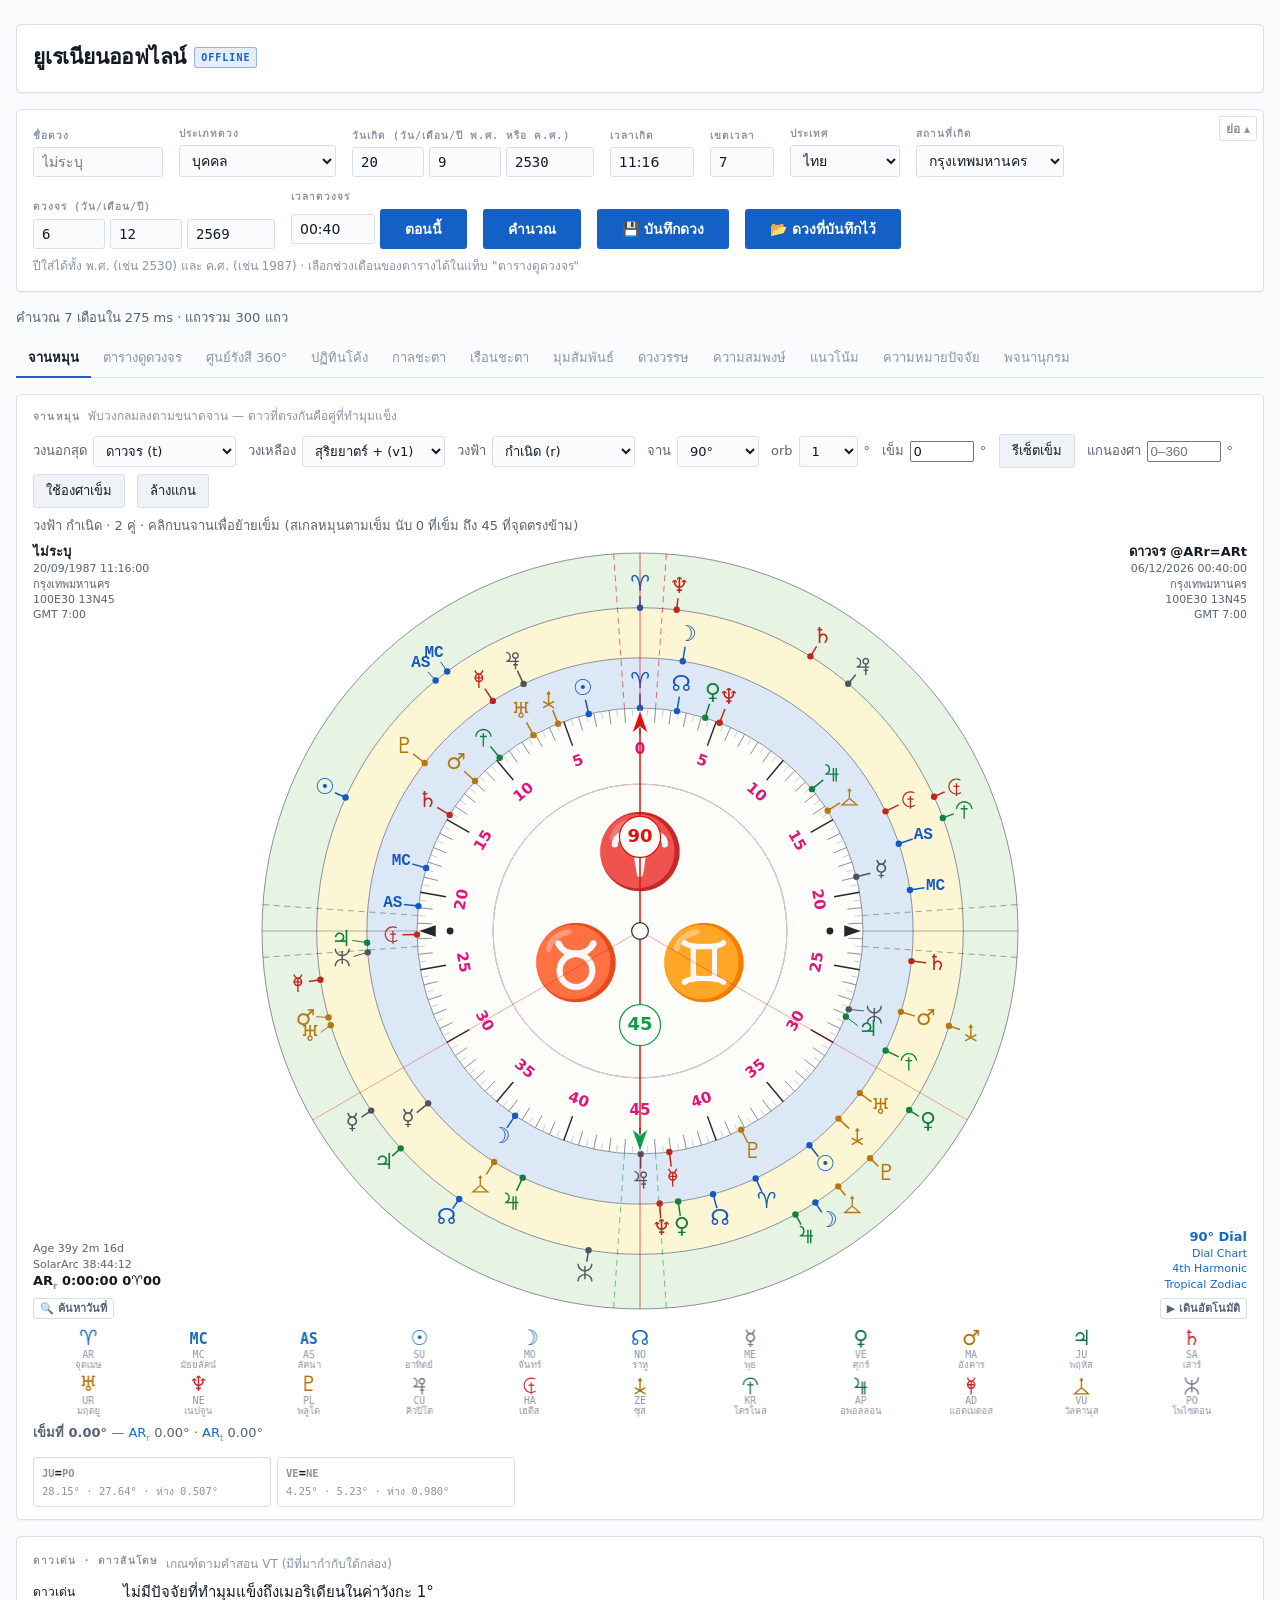
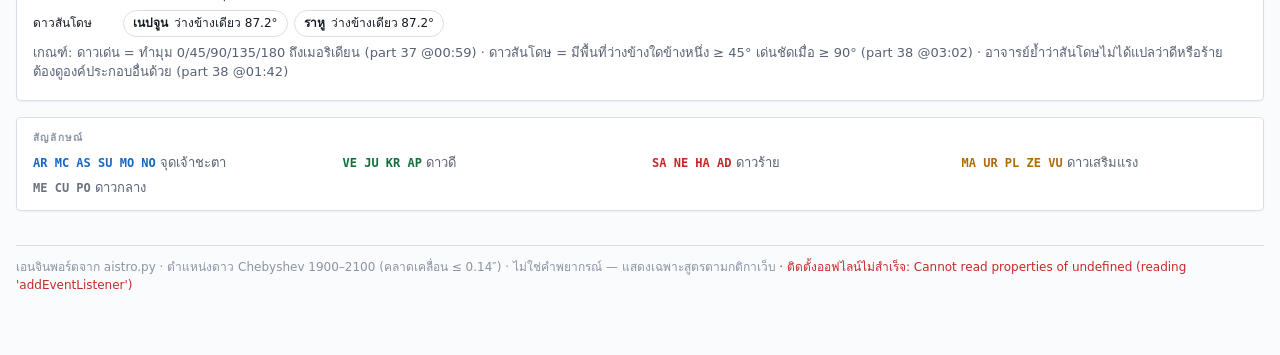
==== index.html @ 1151e395 "Add files via upload" ====
<!doctype html>
<html lang="th">
<head>
<meta charset="utf-8">
<meta name="viewport" content="width=device-width,initial-scale=1,viewport-fit=cover">
<meta name="theme-color" content="#0e1116">
<link rel="manifest" href="manifest.json">
<link rel="icon" href="icon.svg" type="image/svg+xml">
<link rel="apple-touch-icon" href="apple-touch-icon.png">
<meta name="mobile-web-app-capable" content="yes">
<title>ยูเรเนียนออฟไลน์</title>
<!-- ?v= ผูกกับ SW_CACHE — บังคับให้เบราว์เซอร์ดึงไฟล์ใหม่ทุกครั้งที่ปล่อยเวอร์ชัน
     ไม่งั้นแคช HTTP ของเบราว์เซอร์เสิร์ฟของเก่าคู่กับ index.html ใหม่ แล้วพังเงียบ ๆ
     (เจอจริง 2 ครั้ง: กฎ .dl-auto หาย และ transitAspectDates ไม่มี)
     test_binary.js ตรวจว่าเลขตรงกับ sw.js เสมอ -->
<link rel="stylesheet" href="style.css?v=urain-v124">
</head>
<body>
<div class="wrap">
<header class="top">
  <h1>ยูเรเนียนออฟไลน์ <span class="tag">OFFLINE</span></h1>
</header>

<button type="button" class="fbar" id="fbar" hidden>
  <span class="fsum" id="fsum"></span><span class="fpend" id="fpend" hidden>ยังไม่ได้คำนวณค่าที่แก้</span><span class="fedit">แก้ข้อมูล ▾</span></button>

<form class="form" id="f" onsubmit="return false">
  <button type="button" class="ffold" id="ffold" title="ย่อฟอร์มให้เหลือบรรทัดเดียว">ย่อ ▴</button>
  <div class="fg"><label>ชื่อดวง</label>
    <input id="cname" value="" placeholder="ไม่ระบุ" style="width:130px"></div>
  <div class="fg"><label>ประเภทดวง</label>
    <select id="ctype">
      <option value="บุคคล">บุคคล</option>
      <option value="ประเทศ/เมือง">ประเทศ/เมือง</option>
      <option value="บริษัท/องค์กร">บริษัท/องค์กร</option>
      <option value="หุ้น/ตลาดหลักทรัพย์">หุ้น/ตลาดหลักทรัพย์</option>
    </select></div>
  <div class="fg"><label id="blab">วันเกิด (วัน/เดือน/ปี พ.ศ. หรือ ค.ศ.)</label>
    <div style="display:flex;gap:5px">
      <input class="num" id="bd" value="20" inputmode="numeric">
      <input class="num" id="bm" value="9" inputmode="numeric">
      <input class="num" id="by" value="2530" inputmode="numeric" style="width:88px">
    </div></div>
  <div class="fg"><label id="tlab">เวลาเกิด</label>
    <input id="bt" value="11:16" style="width:84px" inputmode="numeric"></div>
  <div class="fg"><label>เขตเวลา</label>
    <input class="num" id="tz" value="7" inputmode="decimal" style="width:64px"></div>
  <div class="fg"><label>ประเทศ</label>
    <select id="pcountry">
      <option value="th">ไทย</option>
      <option value="intl">ต่างประเทศ</option>
    </select></div>
  <div class="fg"><label id="plab">สถานที่เกิด</label>
    <select id="place"></select></div>
  <div class="fg" id="latlon" style="display:none"><label>lat, lon</label>
    <input id="ll" value="13.7563, 100.5018" style="width:150px"></div>
  <div class="fg"><label>ดวงจร (วัน/เดือน/ปี)</label>
    <div style="display:flex;gap:5px">
      <input class="num" id="td" inputmode="numeric">
      <input class="num" id="tm" inputmode="numeric">
      <input class="num" id="ty" inputmode="numeric" style="width:88px">
    </div></div>
  <div class="fg"><label>เวลาดวงจร</label>
    <div style="display:flex;gap:5px;align-items:center">
      <!-- v107: flex:0 0 auto — ตั้งถึงวินาทีแล้ว HH:MM:SS ต้องการพื้นที่ ~69px แต่ flex บีบช่องเหลือ 55px
           บนจอ 375px ตัวเลขถูกตัดเหลือ "19:15:" (เห็นจากภาพจริง) · inline ตามกติกากันแคช CSS เก่า -->
      <input id="tt" style="width:84px;flex:0 0 auto">
      <button type="button" id="tnow" class="tnow"
        title="เซตวัน-เวลาดวงจรเป็นปัจจุบัน แล้วคำนวณใหม่">ตอนนี้</button>
    </div></div>
  <div class="fg"><button id="go">คำนวณ</button></div>
  <div class="fg"><button type="button" id="csave" title="บันทึกดวงกำเนิดในฟอร์มเก็บไว้ในเครื่องนี้">💾 บันทึกดวง</button></div>
  <div class="fg"><button type="button" id="copen" title="เปิดรายการดวงที่บันทึกไว้">📂 ดวงที่บันทึกไว้</button></div>
  <div class="note">ปีใส่ได้ทั้ง พ.ศ. (เช่น 2530) และ ค.ศ. (เช่น 1987) ·
    เลือกช่วงเดือนของตารางได้ในแท็บ "ตารางดูดวงจร"</div>
</form>

<!-- v119: คำเตือนเขตเวลาย้ายออกมานอกฟอร์ม — เดิมอยู่ในฟอร์ม พอผู้ใช้ย่อฟอร์มคำเตือนหายไปด้วย
     (เจอจากเทสต์ v118 ตอนรันชุดกลายพันธุ์ของเฟส 1) · คำเตือนต้องเห็นทุกสถานะของฟอร์ม -->
<p class="tznote" id="tznote" hidden></p>
<p class="tznote" id="tzold" hidden></p>
<p class="ctnote" id="ctnote"></p>
<p class="ctnote warn" id="warnpre" hidden>⚠️ ดวงจรอยู่<b>ก่อน</b>วันเกิด — โค้งสุริยยาตร์ติดลบ ตัวเลขคำนวณได้แต่ไม่มีความหมายทางโหราศาสตร์</p>
<p id="status">พร้อมคำนวณ</p>

<!-- v122: ป๊อปอัพ "ดวงที่บันทึกไว้" กับ "แก้ข้อมูล" ย้ายออกมานอก #pdial
     เดิมอยู่ใน #dialbox ซึ่งอยู่ใน #pdial · พออยู่แท็บอื่น #pdial เป็น display:none
     กล่องจึงเปิดแบบสูง 0px (วัดได้จริง dlg h=0) ผู้ใช้กดปุ่มแล้วไม่มีอะไรขึ้น
     กล่องพวกนี้เป็น position:fixed อยู่แล้ว ตำแหน่งใน DOM จึงไม่มีผลต่อการวาง -->
  <dialog id="edlg" class="edlg">
    <form method="dialog" id="edform">
      <h3 id="edtitle"></h3>
      <div id="edbody"></div>
      <p class="ederr" id="ederr" hidden></p>
      <div class="edbtns">
        <button type="button" id="edcancel" class="clearf">ยกเลิก</button>
        <button type="button" id="edsave">บันทึกและคำนวณใหม่</button>
      </div>
    </form>
  </dialog>
  <dialog id="savedlg" class="autodlg savedlg" aria-label="ดวงที่บันทึกไว้">
    <div class="auhead"><b>📂 ดวงที่บันทึกไว้</b>
      <button type="button" class="aux" id="svclose" title="ปิด">✕</button></div>
    <div class="svbody" id="svlist"></div>
    <div class="svfoot">
      <button type="button" id="svexport" title="สำรองดวงทั้งหมดเป็นไฟล์ .json">⬇ ส่งออกไฟล์</button>
      <button type="button" id="svimport" title="อ่านไฟล์ .json ที่เคยส่งออก มารวมกับของในเครื่อง">⬆ นำเข้าไฟล์</button>
      <input type="file" id="svfile" accept=".json,application/json" hidden>
    </div>
    <p class="svnote" id="svnote" hidden></p>
  </dialog>

<nav class="tabs" id="tabs" style="display:none">
  <!-- ลำดับตามที่ผู้ใช้ขอ (31 ส.ค. 2026): สี่แท็บที่ใช้บ่อยขึ้นก่อน -->
  <button type="button" class="tab on" data-p="pdial">จานหมุน</button>
  <button type="button" class="tab" data-p="ptable">ตารางดูดวงจร</button>
  <button type="button" class="tab" data-p="pctr">ศูนย์รังสี 360°</button>
  <button type="button" class="tab" data-p="pcal">ปฏิทินโค้ง</button>
  <button type="button" class="tab" data-p="phor">กาลชะตา</button>
  <button type="button" class="tab" data-p="phouse">เรือนชะตา</button>
  <button type="button" class="tab" data-p="pasp">มุมสัมพันธ์</button>
  <button type="button" class="tab" data-p="pret">ดวงวรรษ</button>
  <button type="button" class="tab" data-p="psyn">ความสมพงษ์</button>
  <!-- v120: ผู้ใช้ขอซ่อนไว้ก่อน (ยังไม่ได้ใช้งาน) — แผงและโค้ดยังอยู่ครบ เอา hidden ออกคือกลับมาเหมือนเดิม
       เทสต์หมวด 11 ยังไล่ตรวจแผงที่ซ่อนอยู่ตามปกติ (ไล่จาก .panel ไม่ใช่ปุ่มแท็บ) -->
  <button type="button" class="tab" data-p="ppos" hidden>ตำแหน่งดาว</button>
  <button type="button" class="tab" data-p="ptl" hidden>ไทม์ไลน์</button>
  <button type="button" class="tab" data-p="plife" hidden>แผนที่ชีวิต</button>
  <button type="button" class="tab" data-p="pscore">แนวโน้ม</button>
  <button type="button" class="tab" data-p="pfac">ความหมายปัจจัย</button>
  <button type="button" class="tab" data-p="pdict">พจนานุกรม</button>
  <!-- แท็บ "เทียบกับเว็บ" ถูกถอดตามที่ผู้ใช้ขอ (31 ส.ค. 2026) — แผง pcmp
       และโค้ดยังอยู่ เผื่ออยากคืน · การสอบเทียบจริงอยู่ในเทสต์ JXA ทั้งหมด -->
</nav>

<div class="panel" id="ptable">
<div class="tools" id="tools" style="display:none">
  <span class="lbl">จานหมุน</span>
  <span class="dialchips" id="mdial"></span>
  <span class="sep"></span>
  <span class="lbl">ช่วงตาราง</span>
  <span class="mrange">
    <span class="mrlab">ย้อนหลัง</span>
    <select id="mback" title="ย้อนหลังกี่เดือน (เปลี่ยนแล้วคำนวณใหม่ทันที)"></select>
    <span class="mrlab">ล่วงหน้า</span>
    <select id="mfwd" title="ล่วงหน้ากี่เดือน (เปลี่ยนแล้วคำนวณใหม่ทันที)"></select>
    <b id="mrsum" class="mrsum"></b>
  </span>
  <span class="sep"></span>
  <span class="lbl">ตัวกรอง</span>
  <label><input type="checkbox" data-k="t1" checked> TYPE 1</label>
  <label><input type="checkbox" data-k="t2" checked> TYPE 2</label>
  <label><input type="checkbox" data-k="t3" checked> TYPE 3</label>
  <label><input type="checkbox" data-k="t4" checked> TYPE 4</label>
  <span class="sep"></span>
  <label><input type="checkbox" data-k="onlyPer"> เฉพาะถึงเจ้าชะตา 🔵</label>
  <label><input type="checkbox" data-k="onlyGood"> มีดาวดี 🟢</label>
  <label><input type="checkbox" data-k="onlyBad"> มีดาวร้าย 🔴</label>
  <button type="button" id="clearf" class="clearf" hidden>ล้างตัวกรอง</button>
  <span class="fwarn" id="fwarn" hidden></span>
  <p class="dialnote" id="mdialnote" hidden></p>
</div>

<section class="band" id="out"></section>
</div><!-- /ptable -->

<!-- ป๊อปอัพคำแปล (ลอย position:fixed) ต้องอยู่นอกทุก panel — ไม่งั้นเวลากดจาก
     แท็บอื่นที่ panel เจ้าของถูก display:none ป๊อปอัพจะสูง 0 มองไม่เห็น
     (บั๊กที่เคยซ่อนใน v84/v85 เพราะเทสต์เช็คแค่ textContent ไม่เช็ค offsetHeight) -->
<div class="mbox" id="tmean" hidden></div>

<div class="panel" id="pdict">
<section class="legend" id="dictbox">
  <h3>พจนานุกรมสูตร</h3>
  <p class="dialnote">คำแปลจากเว็บชุดเดียวกับที่ใช้ทั้งแอป · ตำราให้ความหมายตาม
    "คู่ปัจจัย" ไม่แยกตามมุม — มุม 0/45/90/… ของคู่เดียวกันได้คำแปลชุดเดียวกัน
    (มุมบอกความแรง/จังหวะ ไม่เปลี่ยนความหมาย)</p>
  <div class="dictlook">
    <select id="dqa"></select>
    <select id="dqmode">
      <option value="two">ทำมุมกับดาว</option>
      <option value="three">ตกศูนย์รังสี ดาว/ดาว</option>
      <option value="abc">สมการ 3 ดาว (A+B−C)</option>
    </select>
    <select id="dqb"></select>
    <span id="dqcw" hidden><span class="op" id="dqcop">/</span><select id="dqc"></select></span>
    <span id="dqdw" hidden><span class="op">−</span><select id="dqd"></select></span>
    <button type="button" id="dqgo">แสดงคำแปล</button>
  </div>
  <div class="mbox" id="dqout" hidden></div>
  <h4 class="dicth4">ค้นด้วยคีย์เวิร์ด</h4>
  <div class="dictlook">
    <input id="dqkw" placeholder="เช่น โชคลาภ · ความรัก · อุบัติเหตุ" style="flex:1 1 200px">
    <button type="button" id="dqkgo">ค้นหา</button>
  </div>
  <div id="dqkout"></div>
</section>
</div>

<div class="panel" id="pcmp">

<section class="legend" id="cmpbox">
  <h3>เทียบกับเว็บ</h3>
  <div class="cmp">
    <div class="cmprow">
      <label>เลือกเดือน</label>
      <select id="cmpmonth"></select>
      <button type="button" id="cmpgo">เทียบ</button>
      <button type="button" id="cmpclear">ล้าง</button>
    </div>
    <textarea id="cmptext" rows="6" placeholder="คัดลอกสูตรจากเว็บ AISTRO (โหมด &quot;รหัส&quot;) ของเดือนนั้นมาวางที่นี่ — วางทั้งก้อนได้เลย จะมีบรรทัด === TYPE n === ปนมาก็ไม่เป็นไร"></textarea>
    <div id="cmpout" class="cmpout"></div>
  </div>
</section>
</div><!-- /pcmp -->

<div class="panel" id="ptl">
<section class="legend" id="tlbox" style="display:none">
  <h3>ไทม์ไลน์ช่วงวัน
    <span class="hint">แต่ละสูตรไม่ได้ทำงานทั้งเดือน — แถบคือช่วงที่อยู่ในระยะ orb จริง</span>
  </h3>
  <div class="tlbar">
    <label>ช่วง <select id="tlrange">
      <option value="1">เดือนเดียว</option>
      <option value="13">ทั้ง 13 เดือน</option>
    </select></label>
    <label id="tlmonthwrap">เดือน <select id="tlmonth"></select></label>
    <label><input type="checkbox" id="tlper"> เฉพาะถึงเจ้าชะตา 🔵</label>
    <span class="hint" id="tlcount"></span>
  </div>
  <div class="gantt"><div class="gwrap" id="gwrap"></div></div>
  <p class="lfsel" id="tlsel"></p>
</section>
</div><!-- /ptl -->

<div class="panel" id="plife">
<section class="legend" id="lifebox" style="display:none">
  <h3>แผนที่ชีวิต
    <span class="hint">ทุกสูตรตั้งแต่เกิดจนถึงอายุที่เลือก — แก้สมการตรง ไม่ไล่ทีละเดือน</span>
  </h3>
  <div class="tlbar">
    <label>ถึงอายุ <select id="lfage">
      <option>30</option><option>50</option><option selected>70</option><option>90</option>
    </select> ปี</label>
    <label><input type="checkbox" id="lfper" checked> เฉพาะถึงเจ้าชะตา 🔵</label>
    <label><input type="checkbox" id="lft4"> รวม TYPE 4 (ดาวจร)</label>
    <button type="button" id="lfgo">คำนวณ</button>
    <span class="hint" id="lfcount"></span>
  </div>
  <p class="ctnote warn" id="lfcut" hidden></p>
  <div class="lifewrap" id="lifewrap"></div>
  <p class="lfsel" id="lfsel"></p>
</section>
</div><!-- /plife -->

<div class="panel on" id="pdial">
<section class="legend" id="dialbox" style="display:none">
  <h3>จานหมุน
    <span class="hint">พับวงกลมลงตามขนาดจาน — ดาวที่ตรงกันคือคู่ที่ทำมุมแข็ง</span>
  </h3>
  <div class="tlbar">
    <label>วงนอกสุด <select id="dlr3"></select></label>
    <label>วงเหลือง <select id="dlr2"></select></label>
    <label>วงฟ้า <select id="dlr1"></select></label>
    <label>จาน <select id="dldial">
      <option value="360">360°</option>
      <option value="90" selected>90°</option>
      <option value="45">45°</option>
      <option value="22.5">22°30'</option>
      <option value="11.25">11°15'</option>
    </select></label>
    <label>orb <select id="dlorb">
      <option>0.5</option><option selected>1</option><option>1.2</option><option>2</option>
    </select>°</label>
    <label>เข็ม <input class="num" id="dlhand" value="0" inputmode="decimal"
      style="width:64px">°</label>
    <button type="button" id="dlreset">รีเซ็ตเข็ม</button>
    <label>แกนองศา <input class="num" id="axdeg" value="" inputmode="decimal"
      placeholder="0–360" style="width:74px">°</label>
    <button type="button" id="axhand">ใช้องศาเข็ม</button>
    <button type="button" id="axclear">ล้างแกน</button>
  </div>
  <p class="hint" id="dlcount"></p>
  <div class="dialwrap">
    <canvas id="dlcv" width="760" height="760"></canvas>
    <div class="dialinfo">
      <div class="dl-tl" id="dlTL"></div>
      <div class="dl-tr" id="dlTR"></div>
      <div class="dl-bl" id="dlBL"></div>
      <div class="dl-br" id="dlBR"></div>
    </div>
  </div>
  <canvas id="dlkey" class="dialkey" width="1200" height="120"></canvas>
  <!-- เดินอัตโนมัติ — **ไม่ใช่ modal** (`show()` ไม่ใช่ `showModal()`)
       ทั้งหมดของฟีเจอร์นี้คือดูดาวขยับ ถ้าหรี่จานไว้ข้างหลังก็หมดประโยชน์ -->
  <div id="daystep" class="daystep" hidden>
    <button type="button" data-dstep="-1" title="ถอยวันดวงจร 1 วัน">−1 วัน</button>
    <button type="button" data-dstep="1" title="เดินวันดวงจร 1 วัน">+1 วัน</button>
  </div>


  <dialog id="autodlg" class="autodlg">
    <div class="auhead">
      <b>▶ เดินอัตโนมัติ</b>
      <button type="button" id="auclose" class="aux" aria-label="ปิด">✕</button>
    </div>
    <div class="aubody">
      <label class="aurow"><span>ครั้งละ</span>
        <input type="number" class="num" id="austept" value="1" min="1" step="1">
        <select id="auunit">
          <!-- ชุดหน่วยของเว็บคือ นาที/ชั่วโมง/วัน/เดือน/ปี (สำรวจ 31 ส.ค. 2026)
               เราเพิ่ม "สัปดาห์" ตามที่ผู้ใช้ขอ -->
          <option value="mi">นาที</option>
          <option value="h">ชั่วโมง</option>
          <option value="d" selected>วัน</option>
          <option value="w">สัปดาห์</option>
          <option value="m">เดือน</option>
          <option value="y">ปี</option>
        </select>
      </label>
      <label class="aurow"><span>ทุก</span>
        <input type="number" class="num" id="ausec" value="1" min="0.25" step="0.25">
        <em>วินาที</em>
      </label>
      <label class="aurow"><span>ทิศทาง</span>
        <select id="audir" style="grid-column:2/4">
          <option value="1">เดินหน้า</option>
          <option value="-1">ถอยหลัง</option>
        </select>
      </label>
      <div class="aubtns">
        <button type="button" id="auback" title="ถอยหนึ่งก้าว">‹</button>
        <button type="button" id="augo" class="augo">▶ เริ่ม</button>
        <button type="button" id="aufwd" title="เดินหน้าหนึ่งก้าว">›</button>
      </div>
      <p class="austat" id="austat"></p>
      <p class="auhint">Esc · ปิดหน้าต่าง · แตะจาน = หยุดทันที</p>
    </div>
  </dialog>
  <!-- ค้นหาวันที่สมการเกิด — อยู่มุมซ้ายล่าง ตรงข้ามกับเดินอัตโนมัติ
       ข้างซ้ายของสมการผูกกับ "ดาวที่เลือกบนจาน" จึงไม่ต้องเลือกซ้ำ
       ไม่ใช่ modal เหมือนกัน — ต้องเห็นจานหมุนไปตามวันที่กด -->
  <dialog id="fsdlg" class="autodlg fsdlg">
    <div class="auhead">
      <b>🔍 ค้นหาวันที่สมการเกิด</b>
      <button type="button" id="fsclose" class="aux" aria-label="ปิด">✕</button>
    </div>
    <div class="aubody">
      <div class="fsangs"><span class="fslab">วิธี</span>
        <span class="laychips" id="fsmode"></span>
      </div>
      <div class="aurow fsrow2"><span class="fslab">ดาว</span>
        <select id="fsa1"></select>
        <select id="fsas"></select>
      </div>
      <p class="fspick" id="fspick"></p>
      <div class="fsangs"><span class="fslab">ทำมุม</span>
        <span class="laychips" id="fsang"></span>
      </div>
      <label class="aurow"><span>กับ</span>
        <select id="fsbm" style="grid-column:2/4"></select>
      </label>
      <div class="aurow fsrow2"><span></span>
        <select id="fsb1"></select>
        <select id="fsb2"></select>
        <select id="fsbs"></select>
      </div>
      <label class="aurow"><span>orb</span>
        <input type="number" class="num" id="fsorb" value="1" min="0.1" max="5" step="0.1">
        <em>องศา</em>
      </label>
      <label class="aurow"><span>ภายใน</span>
        <input type="number" class="num" id="fsyears" value="100" min="1" max="120" step="10">
        <em>ปี</em>
      </label>
      <div class="aubtns">
        <button type="button" id="fsprev" title="ครั้งก่อนหน้า">‹</button>
        <button type="button" id="fsgo" class="augo">🔍 ค้นหา</button>
        <button type="button" id="fsnext" title="ครั้งถัดไป">›</button>
      </div>
      <p class="austat" id="fsstat"></p>
      <p class="auhint">กด › เพื่อไล่ไปทีละครั้ง · จานจะหมุนตามวันที่เจอ</p>
    </div>
  </dialog>
  <p class="hint" id="dlhandout"></p>
  <div class="axbox" id="axbox" style="display:none"></div>
  <div class="picbox" id="dlpics"></div>
</section>

<!-- v123: ดาวเด่น/ดาวสันโดษ ตามคำสอน VT (part 37, 38)
     อ่านจากค่าที่เอนจินคำนวณอยู่แล้ว ไม่ได้เพิ่ม/แก้สูตรหรือค่าคงที่ใด ๆ -->
<section class="legend" id="notebox" style="display:none">
  <h3>ดาวเด่น · ดาวสันโดษ
    <span class="hint">เกณฑ์ตามคำสอน VT (มีที่มากำกับใต้กล่อง)</span>
  </h3>
  <div id="noteout"></div>
  <p class="hint" id="notewhy"></p>
</section>
</div><!-- /pdial -->

<div class="panel" id="pctr">
<section class="legend" id="ctrbox" style="display:none">
  <h3>ตารางศูนย์รังสี 360°
    <span class="hint">เรียงตามองศา · วันที่คือวันที่โค้งสุริยยาตร์เดินมาถึงจุดนั้น</span>
  </h3>
  <div class="ctrctl" id="ctrctl"></div>
</section>
<section class="band" id="ctrout"></section>
<p class="lfsel" id="ctrsel"></p>
<section class="legend" id="fxbox" style="display:none">
  <h3>ตรวจสูตร
    <span class="hint">เลือกดาว · เลือกมุม · เลือกดาวที่ไปเจอ
      แล้วดูว่าเกิดจริงไหม และโค้งพาให้เกิดเมื่อไหร่บ้าง</span>
  </h3>
  <div class="fxpick">
    <div class="fxside">
      <span class="lbl">ดาว</span>
      <select id="fxam" class="fxmode"></select>
      <select id="fxa1"></select>
      <select id="fxa2"></select>
      <select id="fxa3"></select>
      <select id="fxas" class="fxlay"></select>
    </div>
    <div class="fxmid">
      <span class="lbl">ทำมุม</span>
      <select id="fxang"></select>
    </div>
    <div class="fxside">
      <span class="lbl">กับ</span>
      <select id="fxbm" class="fxmode"></select>
      <select id="fxb1"></select>
      <select id="fxb2"></select>
      <select id="fxb3"></select>
      <select id="fxbs" class="fxlay"></select>
    </div>
    <div class="fxgo">
      <label>orb <input type="number" id="fxorb" value="1" min="0.1" max="5" step="0.1"></label>
      <button type="button" id="fxgo">ตรวจ</button>
      <code id="fxeq"></code>
    </div>
  </div>
  <div id="fxout"></div>
</section>

</div><!-- /pctr -->

<div class="panel" id="pcal">
<section class="legend" id="calbox">
  <h3>ปฏิทินโค้งสุริยยาตร์</h3>
  <p class="dialnote">ทุกสมการที่โค้งจะพามาแม่นพอดีในช่วงที่เลือก เรียงตามวัน ·
    สูตรปิด 8 ชนิด (ลดรูปจาก A+B−C ทั้งหมด) · วันที่แก้ด้วยตัวเดียวกับที่สอบเทียบ
    กับเว็บแล้ว · <b>ลำดับความแรง: ดาวเดียว &gt; ศูนย์รังสี &gt; จุดอิทธิพล</b> —
    ค่าตั้งต้นจึงเปิดเฉพาะชนิดคู่ดาว เปิดชนิดอื่นเพิ่มได้ (ระวังกองทัพจุด) ·
    <b>All=V</b> เปิดทุกชนิดพร้อมกันแล้วรวมสมการที่เป็นภาพเดียวกันคนละสัญกรณ์เป็นแถวเดียว
    · <b>ALL=V แบบแอป</b> เปิดเฉพาะ 3 ชนิดสองปัจจัยที่แท็บ ALL=V ของแอปวิเคราะห์ใช้ (ไม่มี Xv1=Yv2
    และไม่มีสามปัจจัย) ผลจะเทียบกับแอปนั้นได้แถวต่อแถว
    · จุด ●●● คือชั้นความแรง · คอลัมน์ท้ายคือมุมจริงบนวง 360° และคลาสของปัจจัยในภาพ</p>
  <div class="dictlook">
    <span class="lbl">ช่วง</span>
    <span class="laychips" id="calwin"></span>
    <span class="sep"></span>
    <span class="lbl">ชนิดสมการ</span>
    <span class="laychips" id="calkinds"></span>
    <button type="button" id="calallv" title="เปิดทุกชนิดพร้อมกัน แล้วรวมสมการที่ซ้ำ">All=V</button>
    <button type="button" id="calapp" title="เปิดเฉพาะ 3 ชนิดเดียวกับแท็บ ALL=V ของแอปวิเคราะห์ (Xr=Yv · Xr/Yr=Yv · Xr=Yr/Yv) ให้เทียบกันได้ทันที">ALL=V แบบแอป</button>
    <button type="button" id="calgo">คำนวณ</button>
    <b class="mrsum" id="calcount"></b>
  </div>
  <div id="caltop"></div>
  <div id="calday"></div>
  <div id="callist"><p class="svempty">เลือกชนิดสมการแล้วกดคำนวณ</p></div>
</section>
</div>

<div class="panel" id="phor">
<section class="legend" id="horbox">
  <h3>กาลชะตา (ถาม-ตอบ)</h3>
  <p class="dialnote">ตั้งดวง ณ วินาทีที่กด "ตอบ" (พิกัด/เขตเวลาเดียวกับหน้าตั้งดวง)
    แล้วหาสูตรจริงบนจาน 22°30′ ด้วยกฎลูกโซ่ orb 1.2° — คำแปลทุกบรรทัดคัดจาก
    พจนานุกรมตำราคำต่อคำ <b>ไม่มีข้อความที่เครื่องแต่งเอง</b> ·
    แกน AS/MC ไวต่อเวลา (ราว 1° ต่อ 4 นาที) กาลชะตาจึงต่างกันได้ทุกนาทีที่ถาม</p>
  <div class="dictlook">
    <input id="horq" placeholder="พิมพ์คำถาม เช่น ควรย้ายงานไหม · ปล่อยว่าง = ดูภาพรวมตัวเรา"
      style="flex:1 1 220px">
    <button type="button" id="horgo">ตอบ</button>
  </div>
  <div class="dictlook"><span class="lbl">เรื่องที่จับได้</span>
    <span class="laychips" id="hortopics"></span></div>
  <div id="horout"><p class="svempty">พิมพ์คำถามแล้วกด "ตอบ"</p></div>
</section>
</div>

<div class="panel" id="pasp">
<section class="legend" id="aspbox">
  <h3>ดาวทำมุมสัมพันธ์ <span class="hint">(ร่าง)</span></h3>
  <p class="dialnote">ดาว–ดาวทำมุมกัน orb 1° · ค่าปกติแสดง<b>มุมจริงสาย 22.5</b> (0 · 180 · 90 · 45 ·
    135 · 22.5 · 67.5 · 112.5 · 157.5) เรียงจากแรงไปเบา · ในมุมเดียวกัน คู่ที่มีจุดเจ้าชะตามาก่อน
    ดาวปกติ แล้วดาวทรานส์เนปจูน · orb แน่นก่อน · กด "แบบเว็บ" เพื่อดูทุกมุมพร้อมชื่อตามกฎเว็บ
    (11.25/5.625 และสายแบ่งสาม — ชุดคู่และ orb สอบเทียบเว็บ 478/478 คู่) · กด "เรียงตามดาว"
    ให้คู่ของดาวเดียวกันอยู่ติดกัน · กดแถวดูคำแปลคู่จากตำรา (A ทำมุม B ≡ A/B ตามหลัก RULES ข้อ 0)
    · จาน 360° ด้านบนค้างไว้เสมอ กดแถวแล้วจะขีดเส้นมุมให้</p>
  <div class="dictlook">
    <span class="lbl">คู่ชั้นดวง</span>
    <span class="laychips" id="aspkinds"></span>
    <button type="button" id="aspgo">คำนวณ</button>
    <span class="laychip" id="aspsort" title="จัดกลุ่มแถวตามดาวตัวแรก ให้คู่ของดาวเดียวกันอยู่ติดกัน">เรียงตามดาว</span>
    <span class="laychip" id="aspview" title="แสดงทุกมุมพร้อมชื่อตามกฎเว็บ (รวม 11.25/5.625 และสายแบ่งสาม)">แบบเว็บ</span>
    <b class="mrsum" id="aspcount"></b>
  </div>
  <div id="aspwheel"></div>
  <div id="asplist"><p class="svempty">เลือกคู่ชั้นดวงแล้วกดคำนวณ</p></div>
</section>
</div>

<div class="panel" id="pret">
<section class="legend" id="retbox">
  <h3>ดวงวรรษ</h3>
  <p class="dialnote"><b>สุริยวรรษ</b> = อาทิตย์จรกลับมากุมอาทิตย์กำเนิดพอดี (ปีละครั้ง
    ใกล้วันเกิด) · <b>อนุสุริยวรรษ</b> = อาทิตย์จรทำมุม 22.5 · 45 · 90 · 180 กับอาทิตย์กำเนิด
    (8 ครั้งต่อรอบ) · <b>จันทรวรรษ</b> = จันทร์จรกลับมากุมจันทร์กำเนิด (ราวทุก 27.3 วัน) ·
    เวลาเป็นเวลาท้องถิ่นตามเขตเวลาที่กรอก · จานสองชั้น: วงนอก = กำเนิด วงใน = ดวงวรรษ
    (ผูกดวงที่สถานที่เกิด) · กดแถวเพื่อดูจานของรอบนั้น แล้วกด "ตั้งเป็นดวงจร" เพื่อยกไปคำนวณ
    ทุกแท็บ · เวลาที่ได้แม่นกว่าเว็บอ้างอิง (เว็บ solve หยาบ ±90 วินาที และหน้าอนุสุริยวรรษ
    ของเว็บแสดงเวลาเพี้ยน +เขตเวลา)</p>
  <div class="dictlook">
    <span class="lbl">ปี ค.ศ.</span>
    <button type="button" id="retprev">−1 ปี</button>
    <input id="retyear" type="text" inputmode="numeric" size="5" />
    <button type="button" id="retnext">+1 ปี</button>
    <button type="button" id="retgo">คำนวณ</button>
    <button type="button" id="retapply" disabled>ตั้งเป็นดวงจร</button>
    <b class="mrsum" id="retcount"></b>
  </div>
  <div id="retwheel"></div>
  <div id="retlist"><p class="svempty">กดคำนวณดวงก่อน แล้วเลือกปี</p></div>
</section>
</div>

<div class="panel" id="psyn">
<section class="legend" id="synbox">
  <h3>ความสมพงษ์</h3>
  <p class="dialnote">วางดวงกำเนิดของสองคนบนจานเดียว แล้วดู 3 ชั้นตามวิธียูเรเนียน ·
    <b>①</b> ดาวของสองคนทำมุมกัน · <b>②</b> ศูนย์รังสีของคนหนึ่งตกดาวของอีกคน ·
    <b>③</b> วงที่ 3 <b>คอมโพสิต</b> = จุดกึ่งกลางของปัจจัยเดียวกันของสองคน (Townley 1973 · Hand 1975)
    บนจาน 22.5 จุดกึ่งกลางด้านใกล้กับด้านไกลตกจุดเดียวกัน วงที่ 3 จึงไม่กำกวม ·
    ใช้กฎมุมและ orb 1° ชุดเดียวกับจานหมุน/ศูนย์รังสีที่สอบเทียบเว็บแล้ว · เรียงจากแรงไปเบา
    (มุม 0 → 180 → 90 → 45 → 135 → ตระกูล 22.5 · แตะจุดเจ้าชะตาก่อน · orb แน่นก่อน) ·
    ตัดแถวที่ AR ของคนหนึ่งเป็นดาวฝั่งข้ามดวง (AR ของทุกคนอยู่ 0° เท่ากัน แถวแบบนี้จึงเป็นเรื่องของคนเดียว) ·
    <b>ข้อจำกัด:</b> คำแปลมาจากตำราบริบทบุคคล (ตำราไม่มีบริบทคู่) · ไม่มีคะแนนความเข้ากัน ·
    ยังไม่มีเว็บอ้างอิงให้เทียบ ตรวจด้วยการคำนวณซ้ำจากศูนย์</p>
  <div class="dictlook">
    <span class="lbl">คนที่ 1</span>
    <b id="synA">กดคำนวณดวงก่อน</b>
  </div>
  <div class="dictlook">
    <span class="lbl">คนที่ 2</span>
    <select id="synpick"></select>
    <button type="button" id="syngo">คำนวณความสมพงษ์</button>
    <b class="mrsum" id="syncount"></b>
  </div>
  <div class="dictlook synform" id="synform" hidden>
    <span class="lbl">เกิด</span>
    <input class="num" id="synbd" inputmode="numeric" placeholder="วัน" style="width:52px">
    <input class="num" id="synbm" inputmode="numeric" placeholder="เดือน" style="width:52px">
    <input class="num" id="synby" inputmode="numeric" placeholder="ปี" style="width:72px">
    <input id="synbt" placeholder="เวลา" inputmode="numeric" style="width:84px;flex:0 0 auto">
    <span class="lbl">เขตเวลา</span>
    <input class="num" id="syntz" inputmode="decimal" value="7" style="width:56px">
    <select id="synpcountry"><option value="th">ไทย</option><option value="intl">ต่างประเทศ</option></select>
    <select id="synplace"></select>
    <input id="synll" placeholder="lat, lon" style="width:150px" hidden>
  </div>
  <div id="synwheel"></div>
  <div id="synlist"><p class="svempty">เลือกดวงคนที่สองแล้วกดคำนวณความสมพงษ์</p></div>
</section>
</div>

<div class="panel" id="phouse">
<section class="legend" id="housebox">
  <h3>เรือนชะตายูเรเนียน</h3>
  <p class="dialnote">จานแบ่ง 12 เรือน · แกน <b>AR/MC</b> เป็นต้นเรือน 4 แล้วนับทุก 30°
    (ระบบเรือนยูเรเนียน สอบเทียบเว็บแล้ว) · ดาวกำเนิดวางในเรือนของตัวเอง —
    กดดาวหรือช่องเรือนเพื่อดูคำแปลจากตำรา (จุดเมษ AR ไม่นับเข้าเรือน)</p>
  <div id="hwheelwrap"><div id="hwheel"></div></div>
  <div id="hbelow"><p class="svempty">กดคำนวณดวงก่อน</p></div>
</section>
</div>

<div class="panel" id="pscore">
<section class="legend" id="scorebox">
  <h3>กราฟแนวโน้ม <span class="hint">(กราฟดิบ)</span></h3>
  <p class="dialnote">คะแนนสุทธิรายวันของสูตรดาวจร=ดาวกำเนิด (รวมคลาสตามตำราเว็บ
    good+2 · booster+1 · neutral 0 · mixed−1 · bad−2 · สอบเทียบ 396 คู่) —
    <b>เป็นน้ำหนักเชิงกลไก ไม่ใช่คำพยากรณ์</b> ดูภาพช่วงหนัก-เบาแล้วอ่านเอง ·
    กดแท่งเพื่อดูสูตรของวันนั้น</p>
  <div class="dictlook">
    <span class="lbl">ช่วง</span>
    <span class="laychips" id="scrange"></span>
    <button type="button" id="scevbtn">⚡ เหตุการณ์เด่นช่วงนี้</button>
  </div>
  <div id="scwrap"><canvas id="sccanvas"></canvas></div>
  <p class="ctnote warn" id="scnote" hidden></p>
  <div id="scday"><p class="svempty">กดคำนวณดวงก่อน แล้วกดแท่งในกราฟ</p></div>
</section>
</div>

<div class="panel" id="pfac">
<section class="legend" id="facbox">
  <h3>ความหมายปัจจัย 22</h3>
  <p class="dialnote">อ้างอิงล้วน — สัญลักษณ์ · อักษรย่อ · ความหมายยูเรเนียน · เชิงเวลา/วัย
    (เอกสาร "VT") · ไม่กระทบการคำนวณ</p>
  <div id="faclist"></div>
</section>
</div>

<div class="panel" id="ppos">
<section class="legend" id="radixbox" style="display:none">
  <h3>ตำแหน่งดาว 9 ชั้น
    <span class="hint" id="layhint">องศาแบบ 360° · กดหัวคอลัมน์เพื่อดูคำอธิบายชั้น</span>
  </h3>
  <div class="postab"><table id="laytab"></table></div>
  <p class="hint" id="laynote"></p>
</section>
</div><!-- /ppos -->

<section class="legend">
  <h3>สัญลักษณ์</h3>
  <div class="lgrid">
    <div><code class="f-personal">AR MC AS SU MO NO</code> จุดเจ้าชะตา</div>
    <div><code class="f-good">VE JU KR AP</code> ดาวดี</div>
    <div><code class="f-bad">SA NE HA AD</code> ดาวร้าย</div>
    <div><code class="f-booster">MA UR PL ZE VU</code> ดาวเสริมแรง</div>
    <div><code class="f-neutral">ME CU PO</code> ดาวกลาง</div>
  </div>
</section>

<footer>เอนจินพอร์ตจาก aistro.py · ตำแหน่งดาว Chebyshev 1900–2100
  (คลาดเคลื่อน ≤ 0.14″) · ไม่ใช่คำพยากรณ์ — แสดงเฉพาะสูตรตามกติกาเว็บ
  <span id="swstat"></span></footer>
</div>

<script src="glyphs.js?v=urain-v124"></script>
<script src="places.js?v=urain-v124"></script>
<script src="engine.js?v=urain-v124"></script>
<script src="render.js?v=urain-v124"></script>
<script>
"use strict";
const $ = (id) => document.getElementById(id);
const SW_CACHE = "urain-v124";   // ต้องตรงกับ CACHE ใน sw.js
let TL = null, LIFE = null, DIALSTATE = null, DIALPOS = null;
let DIALHITS = [], DIALSEL = null, AXLAY = null;
let DIALMARKS = null, _markTimer = 0;   // วงเส้นประกะพริบครอบดาวของสูตร (v80)
let DIALFROM = null;   // สูตรที่กด "ไปวันนั้น" มา เช่น "KR.v1=AR.v2" (v83)
// ตัวจับเวลาของ "เดินอัตโนมัติ" — ประกาศไว้บนสุดเพราะ drawDial() อ่านค่านี้
// ตั้งแต่การคำนวณครั้งแรก ถ้าประกาศไว้ใต้ฟังก์ชันจะติด TDZ
const AUTO = { timer: null };
// เขตเวลาอ่านจากช่องกรอก ค่าเริ่มต้น +7 (ไทย) — ตรึงไว้เฉย ๆ ไม่ได้
// เพราะช่อง "กำหนดเอง" ให้ใส่พิกัดต่างประเทศได้ แล้วเวลาจะเพี้ยนเงียบ ๆ
let TZ = 7.0;

// ค่าตั้งต้นดวงจร = วันนี้ เวลานี้
(function () {
  const now = new Date();
  $("td").value = now.getDate();
  $("tm").value = now.getMonth() + 1;
  $("ty").value = now.getFullYear() + 543;
  $("tt").value = String(now.getHours()).padStart(2, "0") + ":" +
                  String(now.getMinutes()).padStart(2, "0");
})();

// v114 (รีวิว ChatGPT รอบ 4): ตรวจ "ทั้งค่า" ไม่อ่านแค่ส่วนต้น — เดิม +"3.5" ผ่านเป็นวันที่ 3.5 ·
// parseInt("2515x") = 2515 · parseFloat("7,5") = 7 เงียบ ๆ ผู้ใช้ไม่รู้ว่าคำนวณจากค่าที่ไม่ได้ตั้งใจ
// ใช้ร่วมกันทั้งฟอร์มหลัก (run) และดวงคนที่สองของความสมพงษ์ (synParseB)
function intStrict(v) {                       // จำนวนเต็มไม่ติดลบเท่านั้น · อื่น ๆ = NaN
  const t = String(v === undefined || v === null ? "" : v).trim();
  return /^\d+$/.test(t) ? Number(t) : NaN;
}
function tzStrict(v) {                        // เช่น 7 · +7 · -3 · 5.5 · 5.75 (ไม่รับจุลภาค)
  const t = String(v === undefined || v === null ? "" : v).trim();
  return /^[+-]?\d{1,2}(\.\d+)?$/.test(t) ? Number(t) : NaN;
}
// ค่าสถานที่จากรายการ "lat,lon" (ไทย) หรือ "lat,lon,tz" (ต่างประเทศ) · คืน null ถ้าว่าง/ไม่ใช่ตัวเลข/นอกพิสัย
function placeLatLon(v) {
  const q = String(v === undefined || v === null ? "" : v).split(",").map((t) => t.trim());
  if (q.length < 2 || q.length > 3) return null;
  const num = /^[+-]?\d+(\.\d+)?$/;
  if (!num.test(q[0]) || !num.test(q[1]) || (q.length === 3 && !num.test(q[2]))) return null;
  const lat = Number(q[0]), lon = Number(q[1]);
  if (lat < -90 || lat > 90 || lon < -180 || lon > 180) return null;
  return { lat, lon, tz: q.length === 3 ? Number(q[2]) : null };
}
function ceYear(v) {
  const y = intStrict(v);
  return y >= 2300 ? y - 543 : y;   // พ.ศ. -> ค.ศ.
}
function parseTime(v) {
  const m = String(v).trim().match(/^(\d{1,2})[:.](\d{1,2})(?:[:.](\d{1,2}))?$/);
  if (!m) return null;
  const h = +m[1], mi = +m[2], se = +(m[3] || 0);
  // ต้องดักขอบเขต ไม่งั้น "25:99" ผ่านแล้วเลื่อนไปวันถัดไปเงียบ ๆ
  if (h > 23 || mi > 59 || se > 59) return null;
  return h + mi / 60 + se / 3600;
}

// ล้างผลลัพธ์ทุกแท็บ — ถ้าไม่ล้าง ผลของดวงก่อนหน้าจะค้างอยู่และอ่านผิดคน
// (เคยเกิดจริง: กรอกเวลาผิด ขึ้น error แต่ทุกแท็บยังโชว์ตัวเลขของดวงเดิมครบ)
function clearResults() {
  TL = null; LIFE = null; LAST = null; DIALSTATE = null; DIALPOS = null;
  DIALSEL = null; AXLAY = null; CTRLAY = null; $("axbox").style.display = "none";
  $("ctrout").innerHTML = "";
  for (const id of ["lfsel", "tlsel"]) $(id).textContent = "";
  $("ctrsel").innerHTML = "";
  $("tmean").hidden = true; $("tmean").innerHTML = "";
  $("out").innerHTML = "";
  $("laytab").innerHTML = "";
  $("laynote").textContent = "";
  // จานเรือน — ถ้าไม่ล้าง จานของดวงเก่าจะค้างอยู่หลังกรอกผิด/ล้างผล
  HWHEEL = null; HOPEN = null; HSEL = null;
  $("hwheel").innerHTML = "";
  $("hbelow").innerHTML = '<p class="svempty">กดคำนวณดวงก่อน</p>';
  // กราฟแนวโน้ม — บั๊กชั้นเดียวกับจานเรือน: ถ้าไม่ล้าง กราฟ/รายการสูตรของดวงเก่าค้าง
  SC.data = null; SC.sel = -1; SC._geom = null;
  { const sc = $("sccanvas"); sc.getContext("2d").clearRect(0, 0, sc.width, sc.height); }
  $("scday").innerHTML = '<p class="svempty">กดคำนวณดวงก่อน แล้วกดแท่งในกราฟ</p>';
  $("scnote").hidden = true;         // คำเตือนขอบข้อมูลเป็นของดวงเก่า ต้องไม่ค้าง
  // ปฏิทินโค้ง — บั๊กชั้นเดียวกับจานเรือน/กราฟแนวโน้ม: ถ้าไม่ล้าง รายการสมการของ
  // ดวงเก่าค้างบนจอ และกดแถวยังอ่าน CAL.rows ชุดเก่าได้ (เจอตอนทำ All=V · v91)
  CAL.ev = null; CAL.rows = null; CAL.key = ""; CAL.dayJd = undefined;
  $("caltop").innerHTML = "";
  $("calday").innerHTML = "";
  $("callist").innerHTML = '<p class="svempty">เลือกชนิดสมการแล้วกดคำนวณ</p>';
  $("calcount").textContent = "";
  // ── v98: ยามกลาง (uitest หมวด 11) ไล่ทุกแท็บแล้วจับได้อีก 4 ที่ที่ไม่เคยถูกล้าง ──
  // มุมสัมพันธ์ — รายการคู่ดาว + ยอดรวม + สถานะ (ครั้งที่ 4 ของบั๊กชั้นนี้)
  ASP.rows = null; ASP.key = ""; ASP.sel = -1; ASP.pick = null;
  $("aspwheel").innerHTML = "";            // จานมุมสัมพันธ์ (v100)
  $("asplist").innerHTML = '<p class="svempty">เลือกคู่ชั้นดวงแล้วกดคำนวณ</p>';
  $("aspcount").textContent = "";
  // ดวงวรรษ (v104) — บั๊กชั้นเดียวกับทุกแท็บก่อนหน้า: วัน-เวลาและจานเป็นของดวงเก่า
  // ตั้งใจ "ไม่" ล้าง HOR ที่นี่ — run() เรียก clearResults ทุกครั้งที่คำนวณใหม่ และปุ่ม
  // "เปิดจาน ณ เวลาถาม" ทำงานด้วยการ gotoJd (= คำนวณใหม่) แล้วยังต้องใช้ HOR.ans ต่อ
  // (v105 เคยเผลอล้าง แล้วเทสต์ 4.98 ฟ้องทันที) · ดวงคำถามเป็นดวงของมันเอง ไม่ใช่ผลของดวงกำเนิด
  // ความสมพงษ์ (v108) — ผลขึ้นกับดวงคนที่ 1 จึงต้องล้าง · ค่าที่ผู้ใช้เลือก/กรอกของคนที่สองคงไว้
  SYN.data = null; SYN.sel = null; SYN.row = null; SYN.pick = null;
  $("synwheel").innerHTML = "";
  $("synlist").innerHTML = '<p class="svempty">เลือกดวงคนที่สองแล้วกดคำนวณความสมพงษ์</p>';
  $("syncount").textContent = "";
  $("synA").textContent = "กดคำนวณดวงก่อน";
  RET.rows = null; RET.sel = -1; RET.year = null; RET.pick = null;
  $("retwheel").innerHTML = "";
  $("retlist").innerHTML = '<p class="svempty">กดคำนวณดวงก่อน แล้วเลือกปี</p>';
  $("retcount").textContent = "";
  $("retyear").value = "";
  $("retapply").disabled = true;
  // ตัวเลือกเดือนของไทม์ไลน์/เทียบ — run() สร้างใหม่ทุกครั้ง แต่ถ้าไม่ล้างจะค้างเดือน+จำนวนแถว
  // ของดวงเก่าให้เลือกได้ทั้งที่ไม่มีดวง
  $("tlmonth").innerHTML = ""; $("cmpmonth").innerHTML = "";
  // ป้ายมุมจาน (ชื่อ/วันเวลา/อายุ) — drawDial เขียนใหม่ตอนวาด แต่ระหว่างไม่มีดวงต้องว่าง
  for (const id of ["dlTL", "dlTR", "dlBL"]) $(id).innerHTML = "";
  // สรุปไทม์ไลน์ "N ช่วง · แถบ = …" — ตัวเลขเป็นของดวงเก่า (ยามรอบสองจับได้)
  $("tlcount").textContent = "";
  // ผลอ่านเข็มจาน "เข็มที่ X° — …" เป็นตำแหน่งของดวงเก่า (ยามรอบสองจับได้)
  $("dlhandout").innerHTML = "";
  $("gwrap").innerHTML = "";
  $("lifewrap").innerHTML = "";
  $("lfcount").textContent = "";
  $("lfcut").hidden = true;
  $("dlpics").innerHTML = "";
  $("dlcount").textContent = "";
  $("cmpout").innerHTML = "";
  // ข้อความที่วางไว้เป็นของดวงเก่า ถ้าไม่ล้างจะถูกเอาไปเทียบกับดวงใหม่เงียบ ๆ
  $("cmptext").value = "";
  // ช่องแกนองศาต้องล้างตาม DIALSEL ไม่งั้นช่องโชว์ 123° ทั้งที่ไม่มีแกนทำงานอยู่
  $("axdeg").value = "";
  MEANSEQ++;                 // ตัดคำแปลของดวงเก่าที่กำลังโหลดค้างอยู่
  const cv = $("dlcv"), cx = cv.getContext("2d");
  cx.setTransform(1, 0, 0, 1, 0, 0);
  cx.clearRect(0, 0, cv.width, cv.height);
  $("fxout").innerHTML = "";
  for (const id of ["tabs", "tools", "radixbox", "tlbox", "lifebox", "dialbox",
                    "ctrbox", "fxbox", "notebox"]) {
    $(id).style.display = "none";
  }
  $("fwarn").hidden = true;
  $("clearf").hidden = true;
  $("warnpre").hidden = true;
}

function run() {
  const st = $("status");
  clearResults();
  try {
    const by = ceYear($("by").value), bm = intStrict($("bm").value), bd = intStrict($("bd").value);
    const bh = parseTime($("bt").value);
    const ty = ceYear($("ty").value), tm = intStrict($("tm").value), td = intStrict($("td").value);
    const th = parseTime($("tt").value);
    const okDate = (y, m, d) => {
      if (!y || !(m >= 1 && m <= 12) || !(d >= 1 && d <= 31)) return false;
      const dim = [31, (y % 4 === 0 && y % 100 !== 0) || y % 400 === 0 ? 29 : 28,
                   31, 30, 31, 30, 31, 31, 30, 31, 30, 31];
      return d <= dim[m - 1];
    };
    if (!okDate(by, bm, bd) || bh === null) throw new Error("วัน-เวลาเกิดไม่ถูกต้อง");
    if (!okDate(ty, tm, td) || th === null) throw new Error("วัน-เวลาดวงจรไม่ถูกต้อง");
    if (by < 1900 || by > 2099 || ty < 1900 || ty > 2099) {
      throw new Error("รองรับ ค.ศ. 1900–2099 (พ.ศ. 2443–2642) เท่านั้น");
    }
    const tzv = tzStrict($("tz").value);
    if (!isFinite(tzv) || tzv < -12 || tzv > 14) {
      throw new Error("เขตเวลาต้องอยู่ระหว่าง −12 ถึง +14");
    }
    TZ = tzv;
    tzOldNote();             // v118: ครอบกรณีโหลดดวงที่บันทึกไว้/ป๊อปอัพแก้ข้อมูล ซึ่งเขียนช่องโดยไม่เกิด input
    let lat, lon;
    if ($("place").value === "custom") {
      // Number("") และ Number(" ") = 0 → "," หรือ "13.5," เคยผ่านเช็คแล้วไปคำนวณ
      // ที่ละติจูด/ลองจิจูด 0 เงียบ ๆ · ต้องกันช่องว่างและตรวจพิสัยจริงด้วย
      const q = $("ll").value.split(",");
      const num = (t) => (t !== undefined && t.trim() !== "" ? Number(t) : NaN);
      lat = num(q[0]); lon = num(q[1]);
      if (q.length !== 2 || !isFinite(lat) || !isFinite(lon))
        throw new Error("lat/lon ไม่ถูกต้อง — ต้องเป็นตัวเลขสองค่าคั่นด้วยจุลภาค เช่น 13.7563, 100.5018");
      if (lat < -90 || lat > 90 || lon < -180 || lon > 180)
        throw new Error(`lat/lon นอกพิสัย — ละติจูดต้องอยู่ −90…90 (ได้ ${lat}) ` +
                        `ลองจิจูด −180…180 (ได้ ${lon})`);
    } else {
      const p = placeLatLon($("place").value);
      if (!p) throw new Error("สถานที่เกิดไม่ถูกต้อง — เลือกจากรายการใหม่ หรือกำหนด lat/lon เอง");
      lat = p.lat; lon = p.lon;
    }
    const t0 = performance.now();
    const { R, jd } = AISTRO.buildRadix(by, bm, bd, bh, TZ, lat, lon);
    const jdT = AISTRO.julday(ty, tm, td, th - TZ);
    // โค้งสุริยยาตร์เดินจากวันเกิดไปข้างหน้า ถ้าดวงจรอยู่ก่อนเกิดจะติดลบ
    // เลขยังคำนวณได้แต่ไม่มีความหมายทางโหร — ต้องบอกให้เห็น ไม่ใช่เงียบ
    $("warnpre").hidden = jdT >= jd;
    // ช่วงเดือนตามที่เลือก — ย้อนหลัง mb เดือน ล่วงหน้า mf เดือน รอบเดือนดวงจร
    const [mb, mf] = monthRange();
    const months = [];
    for (let k = -mb; k <= mf; k++) {
      const mm = tm - 1 + k;
      months.push([ty + Math.floor(mm / 12), ((mm % 12) + 12) % 12 + 1]);
    }
    // ช่วงที่กางออกไปอาจเลยช่วงข้อมูล ทั้งที่ปีที่กรอกยังอยู่ในช่วง
    const my0 = months[0], my9 = months[months.length - 1];
    if (my0[0] < 1900 || my9[0] > 2099) {
      throw new Error(
        `ตารางกางจาก ${my0[1]}/${my0[0] + 543} ถึง ${my9[1]}/${my9[0] + 543} ` +
        `ซึ่งเลยช่วงข้อมูล (ค.ศ. 1900–2099) — ลดช่วงตาราง หรือเลือกเดือนดวงจรอื่น`);
    }
    const tables = months.map(([yy, mm]) =>
      AISTRO.monthTable(R, jd, yy, mm, { jdTransit: jdT, tz: TZ, dial: MDIAL }));
    const cols = tables.map((rows, i) =>
      AISTRO_RENDER.monthColumnHtml(rows, months[i][0], months[i][1], i));
    LAST = { months, rowsByMonth: tables.map(
      (rows) => rows.map((r) => AISTRO.rowText(r))) };
    // จานที่ไม่ใช่ค่าปริยายเปลี่ยน "เกณฑ์" ไม่ใช่แค่จำนวนแถว — ต้องบอกให้รู้
    // และเดือนที่ได้ 0 แถวต้องแยกให้ออกจาก "เดือนนั้นไม่มีอะไรจริง ๆ"
    {
      const zero = tables.filter((t) => t.length === 0).length;
      const note = [];
      if (MDIAL !== AISTRO.DIAL_DEFAULT) {
        const lab = (MDIALS.find((d) => d[0] === MDIAL) || [0, MDIAL])[1];
        note.push(`จาน <b>${lab}</b> ไม่ใช่ค่าปริยาย (22°30′) — ` +
          (MDIAL > AISTRO.DIAL_DEFAULT
            ? "นับเฉพาะมุมที่หารจานนี้ลงตัว แถวจึงน้อยลง เห็นเฉพาะที่แรงกว่า"
            : "จานละเอียดกว่าค่าปริยาย แถวจะมากขึ้น") +
          ` · <b>แท็บ “เทียบกับเว็บ” จะไม่ตรง</b> เพราะข้อมูลอ้างอิงเก็บที่ 22°30′`);
      }
      if (zero) {
        note.push(`<b>${zero} เดือนไม่มีแถวเลย</b> — ไม่ได้แปลว่าเดือนนั้นว่าง ` +
          `แต่แปลว่าไม่มีสูตรไหนลงตัวกับจานนี้ ลองจานละเอียดกว่านี้`);
      }
      $("mdialnote").hidden = !note.length;
      $("mdialnote").innerHTML = note.join(" · ");
    }
    $("cmpmonth").innerHTML = months.map(([yy, mm], i) =>
      `<option value="${i}">${AISTRO_RENDER.MONTH_TH[mm - 1]} ${yy + 543}` +
      ` (${tables[i].length} แถว)</option>`).join("");
    $("tmean").hidden = true; $("tmean").innerHTML = "";
    // หัว 3 บรรทัดตามที่ผู้ใช้ขอ (31 ส.ค. 2026): ชื่อ+ประเภท / กำเนิด / ดวงจร
    const placeTxt0 = $("place").selectedOptions[0]
      ? $("place").selectedOptions[0].text.trim() : "";
    const locTxt = (placeTxt0 === "กำหนดเอง…" || !placeTxt0)
      ? $("ll").value : placeTxt0;
    const tzTxt = "UTC" + (TZ >= 0 ? "+" : "") +
      (TZ === Math.floor(TZ) ? TZ : TZ.toFixed(1));
    $("out").innerHTML =
      `<h2 class="chead">` +
      `<span class="ch1">${$("cname").value.trim() || "ไม่ระบุ"}` +
      ` · ${$("ctype").value}</span>` +
      `<span class="ch2">${bd}/${bm}/${by + 543} ${$("bt").value}` +
      ` · ${locTxt} · ${tzTxt}</span>` +
      `<span class="ch3">ดวงจร ${td}/${tm}/${ty + 543} ${$("tt").value}` +
      ` · ${months.length} เดือน (ย้อนหลัง ${mb} · ล่วงหน้า ${mf})</span>` +
      `</h2>` +
      `<div class="strip">${cols.join("")}</div>`;
    // ตำแหน่งดาวกำเนิด
    const fmt = (v) => {
      const d = Math.floor(v), mn = (v - d) * 60;
      return String(d).padStart(3, " ") + "°" +
             String(Math.floor(mn)).padStart(2, "0") + "'" +
             String(Math.round((mn - Math.floor(mn)) * 60)).padStart(2, "0") + '"';
    };
    renderLayers(R, jd, jdT, lat, lon, fmt);
    $("radixbox").style.display = "";
    TL = { R, jd, jdT, months, tables, lat, lon,
           place: placeTxt0 === "กำหนดเอง…" ? "" : placeTxt0 };
    renderNotable(R);      // v123: ดาวเด่น/ดาวสันโดษ (อ่านจากค่าที่คำนวณแล้ว)
    renderHouseWheel(R);   // v115: ต้องหลัง TL — จานแบบ swDraw ใช้วันเวลา/สถานที่จาก TL ที่มุมบนซ้าย
    $("tlmonth").innerHTML = $("cmpmonth").innerHTML;
    $("tlmonth").value = String(mb);   // ดัชนีของเดือนดวงจร = จำนวนเดือนที่ย้อนหลัง
    $("tlbox").style.display = "";
    $("lifebox").style.display = "";
    $("dialbox").style.display = "";
    $("ctrbox").style.display = "";
    $("tabs").style.display = "";
    $("daystep").hidden = false;
    LIFE = null;                       // ผลเก่าใช้กับดวงใหม่ไม่ได้
    LIFEMEMO = null; CTRRAW = null;    // แคชผูกกับดวงเดิม ต้องทิ้งด้วย
    DIALSTATE = null; CTRLAY = null;
    showPanel(CUR_PANEL);          // วาดแท็บที่เปิดอยู่ใหม่ด้วยดวงล่าสุด
    $("tools").style.display = "";
    applyFilters();
    st.className = "";
    st.textContent = `คำนวณ ${months.length} เดือนใน ` +
      `${(performance.now() - t0).toFixed(0)} ms · ` +
      `แถวรวม ${document.querySelectorAll(".frow").length} แถว`;
    // v119: ฟอร์มถูกพับอยู่ → ข้อความสรุปต้องเป็นดวงที่เพิ่งคำนวณ ไม่ใช่ของเดิม
    FORM_SUM_CALC = formSummary();          // v121: ค่าที่ผลบนจอคำนวณจริง (ช่องกรอก ณ ตอนนี้ = ดวงที่เพิ่งคำนวณ)
    if ($("f").classList.contains("fold")) setFold(true, false);
  } catch (e) {
    clearResults();          // อย่าปล่อยผลของดวงก่อนหน้าค้างไว้คู่กับข้อความผิดพลาด
    st.className = "err";
    st.textContent = "ผิดพลาด: " + e.message;
    // v119: กรอกผิดขณะฟอร์มพับอยู่ จะไม่เห็นช่องที่ต้องแก้ — กางคืนให้เสมอ (ไม่จำค่านี้)
    if ($("f").classList.contains("fold")) setFold(false, false);
  }
}

// ── ตำแหน่งดาว 9 ชั้น ─────────────────────────────────────────────────────
const LAYERS = [
  ["r",   "กำเนิด",        "ตำแหน่งจริง ณ เวลาเกิด"],
  ["p",   "โปรเกรส",       "1 ปีดาราคติ (365.25636 วัน) ย่อเป็น 1 วัน"],
  ["tp1", "Tertiary I",    "1 เดือนดาวเต็ม (27.321582 วัน) ย่อเป็น 1 วัน"],
  ["tp2", "Minor",         "1 ปีอายุเต็ม ย่อเป็น 1 เดือนดาว"],
  ["v1",  "สุริยยาตร์ +",   "กำเนิด + โค้งอาทิตย์ (เดินหน้า)"],
  ["v2",  "สุริยยาตร์ −",   "กำเนิด − โค้งอาทิตย์ (ถอยหลัง)"],
  ["l1",  "จันทรยาตร์ +",   "กำเนิด + โค้งจันทร์ (เดินหน้า)"],
  ["l2",  "จันทรยาตร์ −",   "กำเนิด − โค้งจันทร์ (ถอยหลัง)"],
  ["t",   "ดาวจร",         "ตำแหน่งจริง ณ เวลาดวงจร"],
];

function renderLayers(R, jdB, jdT, lat, lon, fmt) {
  const pos = {};
  for (const [k] of LAYERS) {
    pos[k] = AISTRO.layerPositions(R, jdB, jdT, k, lat, lon, TZ);
  }
  const head = "<tr><th>ปัจจัย</th>" +
    LAYERS.map(([k, th], i) =>
      `<th data-l="${i}" title="คลิกเพื่อดูคำอธิบาย"><b>${th}</b><i>${k}</i></th>`)
      .join("") + "</tr>";
  const body = AISTRO.CODE_ORDER.map((c) =>
    `<tr><td class="fk f-${AISTRO.FACTOR_CLASS[c]}">${c}</td>` +
    LAYERS.map(([k]) => `<td>${fmt(pos[k][c])}</td>`).join("") + "</tr>").join("");
  $("laytab").innerHTML = head + body;
  $("laynote").textContent = "";
  $("laytab").querySelectorAll("th[data-l]").forEach((th) => {
    th.addEventListener("click", () => {
      const [k, name, why] = LAYERS[+th.dataset.l];
      $("laynote").textContent = `${k} · ${name} — ${why}`;
    });
  });
}
const fmtDeg = (v) => {
  let d = Math.floor(v), m = Math.round((v - d) * 60);
  // ปัดลิปดาอาจได้ 60 (เช่น 80.999° → 80°60′) — ทดเป็นองศาถัดไป แล้ว wrap 360
  if (m === 60) { d += 1; m = 0; }
  d = ((d % 360) + 360) % 360;
  return `${d}°${String(m).padStart(2, "0")}′`;
};

// ── จานเรือนชะตายูเรเนียน (แท็บ เรือนชะตา) ─────────────────────────────────
// วงกลม 12 เรือน · แกน AR/MC ต้นเรือน 4 · เรือน 10 อยู่บน (กัมมะ) · เรือน 1 ซ้าย
// กดดาว/ช่องเรือน → รายละเอียดเรือนนั้นด้านล่าง (ธีม + คำแปลตำรารายดาว ไม่แต่ง)
let HWHEEL = null, HOPEN = null, HSEL = null;   // HOPEN = {h,focus} เรือนที่กำลังเปิดใต้จาน · HSEL = {c} หรือ {h} ที่เลือกบนจาน (v115)
const HOUSE_TH = { 1: "ตัวตน/เริ่มต้น", 2: "ทรัพย์/คุณค่า", 3: "สื่อสาร/ญาติ",
  4: "ฐานราก/บ้าน", 5: "สร้างสรรค์/บุตร", 6: "งาน/สุขภาพ", 7: "คู่/สัมพันธ์",
  8: "เปลี่ยนแปลง/ร่วม", 9: "ไกล/ความเชื่อ", 10: "การงาน/สถานะ",
  11: "เครือข่าย/หวัง", 12: "เบื้องหลัง/ปล่อยวาง" };
// สัญลักษณ์ดาวเป็น markup SVG — ดาวหลักใช้อักขระ Unicode (GLYPH_UNI) · ดาวทิพย์
// ใช้เส้น path (URAN_GLYPHS พิกัด 0..1) แปลงมาวางที่ (x,y) ขนาด size · จุด MC/AS
// ไม่มีสัญลักษณ์สากลจึงคงอักษรย่อ · cls = f-<class> ให้สีตามชั้นดาว
function svgGlyph(code, x, y, size, cls) {
  const uni = GLYPH_UNI[code];
  if (uni)
    return `<text class="hgl ${cls}" x="${x}" y="${y}" font-size="${size}">${uni}</text>`;
  const path = (globalThis.URAN_GLYPHS || {})[code];
  if (path && path.length) {
    const b = glyphBox(code), w = b.x1 - b.x0, hh = b.y1 - b.y0, k = size / hh;
    const tx = x - (b.x0 + w / 2) * k, ty = y - (b.y0 + hh / 2) * k;
    let d = "";
    for (const c of path) {
      if (c[0] === "Z") { d += "Z"; continue; }
      let seg = c[0];
      for (let i = 1; i < c.length; i += 2)
        seg += (c[i] * k + tx).toFixed(1) + "," + (c[i + 1] * k + ty).toFixed(1) + " ";
      d += seg;
    }
    return `<path class="hglp ${cls}" d="${d}"/>`;
  }
  return `<text class="hgl-code ${cls}" x="${x}" y="${y}" ` +
    `font-size="${Math.round(size * 0.6)}">${code}</text>`;
}
// ── ดาวเด่น / ดาวสันโดษ (v123 · คำสอน VT part 37 · part 38) ──────
// ดาวเด่น   = ปัจจัยที่ทำมุมแข็งถึง "เมอริเดียน" (0/45/90/135/180) ภายในค่าวังกะ
//            อาจารย์: "ทำมุมสัมพันธ์ถึงจุดเมอริเดียน … มุมกุม มุมเล็ง มุมเชียง
//            และ 135 หรือมุม harmonic 8 ก็ถือว่าปัจจัยนั้นเป็นดาวเด่น" (part 37 @00:59)
//            ลำดับความแรง: ถึง MC แรงสุด แล้วจึงถึงอาทิตย์/จันทร์ (part 37 @05:27)
// ดาวสันโดษ = ดาวที่มีพื้นที่ว่างข้างใดข้างหนึ่ง ≥ 45° (เด่นชัดเมื่อ ≥ 90°)
//            อาจารย์: "เห็นพื้นที่ว่าง ๆ ตีไปทั้งหมดประมาณ 90 องศา หรืออย่างน้อย 45" (part 38 @03:02)
//            และย้ำว่า "ไม่ได้หมายความว่าดาวดวงนั้นดีหรือร้าย" (part 38 @01:42)
// ไม่มีการเพิ่ม/แก้ค่าคงที่ใด ๆ — orb ใช้ AISTRO.ORB_RT (1.0°) ที่มีอยู่แล้ว
// และค่าทั้งหมดอ่านจากดวงที่เอนจินคำนวณเสร็จแล้ว (R)
const NOTE_BODIES = AISTRO.CODE_ORDER.filter((c) => c !== "AR" && c !== "MC" && c !== "AS");
function notableStars(R) {
  const ORB = AISTRO.ORB_RT;
  const all = AISTRO.CODE_ORDER.filter((c) => R[c] !== undefined);
  const hi = [];
  for (const c of all) {
    if (c === "MC") continue;
    const d = Math.abs(((R[c] - R.MC + 180) % 360 + 360) % 360 - 180);   // 0..180
    const k = Math.round(d / 45), off = Math.abs(d - k * 45);
    if (off <= ORB) hi.push({ c, ang: k * 45, off });
  }
  hi.sort((a, b) => a.off - b.off);
  const lone = [];
  const bodies = NOTE_BODIES.filter((c) => R[c] !== undefined);
  for (const c of bodies) {
    let fw = 360, bw = 360;
    for (const o of bodies) {
      if (o === c) continue;
      const d = (((R[o] - R[c]) % 360) + 360) % 360;
      // ดาวซ้อนตำแหน่งกันสนิท (d = 0) ต้องนับว่าไม่มีที่ว่างทั้งสองข้าง
      // ไม่ใช่ 360 − 0 = 360 ซึ่งจะทำให้ดาวที่ทับกันกลายเป็น "สันโดษ" (เจอจากเทสต์ขอบ)
      if (d === 0) { fw = 0; bw = 0; continue; }
      if (d < fw) fw = d;
      if (360 - d < bw) bw = 360 - d;
    }
    const gap = Math.max(fw, bw);
    if (gap >= 45) lone.push({ c, gap, full: gap >= 90 });
  }
  lone.sort((a, b) => b.gap - a.gap);
  return { hi, lone };
}
function renderNotable(R) {
  const box = $("notebox"), out = $("noteout");
  if (!box || !out) return;
  const n = notableStars(R), esc = AISTRO_RENDER.esc;
  const chip = (c, extra) =>
    `<span class="notechip" data-c="${c}"><b>${esc(FACTOR_TH[c] || c)}</b> ${esc(extra)}</span>`;
  let h = `<p class="noterow"><span class="notelbl">ดาวเด่น</span>` +
    (n.hi.length
      ? n.hi.map((x) => chip(x.c, `${x.ang}° จาก ${FACTOR_TH.MC} · คลาด ${x.off.toFixed(2)}°`)).join("")
      : `<span class="mnone">ไม่มีปัจจัยที่ทำมุมแข็งถึงเมอริเดียนในค่าวังกะ ${AISTRO.ORB_RT}°</span>`) +
    `</p>`;
  h += `<p class="noterow"><span class="notelbl">ดาวสันโดษ</span>` +
    (n.lone.length
      ? n.lone.map((x) => chip(x.c, `ว่างข้างเดียว ${x.gap.toFixed(1)}°${x.full ? " · เด่นชัด" : ""}`)).join("")
      : `<span class="mnone">ไม่มีดาวที่มีพื้นที่ว่างข้างใดข้างหนึ่งถึง 45°</span>`) +
    `</p>`;
  out.innerHTML = h;
  $("notewhy").textContent =
    "เกณฑ์: ดาวเด่น = ทำมุม 0/45/90/135/180 ถึงเมอริเดียน (part 37 @00:59) · " +
    "ดาวสันโดษ = มีพื้นที่ว่างข้างใดข้างหนึ่ง ≥ 45° เด่นชัดเมื่อ ≥ 90° (part 38 @03:02) · " +
    "อาจารย์ย้ำว่าสันโดษไม่ได้แปลว่าดีหรือร้าย ต้องดูองค์ประกอบอื่นด้วย (part 38 @01:42)";
  box.style.display = "";
}
function renderHouseWheel(R) {
  const axis = AISTRO.uranianAxis(R);
  const houses = AISTRO.uranianHouses(R, axis, 4);
  HWHEEL = { axis, houses, R, cusps: AISTRO.houseCusps(axis, 4) };
  HSEL = null;
  houseWheelDraw();
  $("hbelow").innerHTML = `<p class="svempty">กดดาวหรือช่องเรือนบนจาน เพื่อดูคำแปล</p>`;
}
// v115 (ผู้ใช้ขอ "เรือนชะตาใช้จานรูปแบบเดียวกับความสมพงษ์"): วาดด้วย swDraw ตัวเดียวกัน
// วงเดียว (ฟ้า = ดวงกำเนิด) ดาววางที่องศาจริง · วงเรือนด้านในเป็น **เรือนยูเรเนียนจากต้นเรือนจริง**
// (แกน AR/MC = ต้นเรือน 4 · houseCusps ที่สอบเทียบเว็บ) ไม่ใช่เรือนราศีธรรมชาติแบบความสมพงษ์ · ช่องเรือนกดได้
// ดาวในเรือน (data-hh) มาจาก uranianHouses ตรง ๆ · AR ไม่อยู่บนจาน (ไม่มีคำแปลดาวในเรือน)
function houseWheelDraw() {
  const box = $("hwheel"), W = HWHEEL;
  if (!W) { box.innerHTML = ""; return; }
  const esc = AISTRO_RENDER.esc;
  const hOf = {};
  for (let h = 1; h <= 12; h++) for (const c of W.houses[h]) hOf[c] = h;
  const selC = HSEL && HSEL.c, selH = HSEL && HSEL.h;
  const nm = $("cname").value.trim() || "ไม่ระบุ";
  const tl = `<b>${swSwatch(SW.BAND.p1)}${esc(nm)}</b><span>${swTime(TL.jd, TZ)}</span>` +
    `<span class="sx">${esc(TL.place || "")}</span><span class="sx">${coordStr(TL.lat, TL.lon)}</span>` +
    `<span class="sx">${swGmt(TZ)}</span>`;
  const tr = `<b>แกน AR/MC</b><span>${dms(W.axis, ":")} · ${swZod(W.axis)}</span><span>= ต้นเรือน 4</span>`;
  let bl;
  if (selC) {
    bl = `<b>ดาวกำเนิด</b>` + swPosLine(selC, "", W.R[selC], hOf[selC]) +
      `<span>${HOUSE_TH[hOf[selC]] || ""}</span>`;
  } else if (selH) {
    const stars = W.houses[selH].filter((c) => c !== "AR");
    bl = `<b>เรือน ${selH} · ${HOUSE_TH[selH]}</b><span class="swpos">ต้นเรือน ${dms(W.cusps[selH], ":")} · ${swZod(W.cusps[selH])}</span>` +
      `<span>${stars.length ? stars.join(" ") : "ไม่มีดาว"}</span>`;
  } else {
    bl = `<b>— ยังไม่ได้เลือก</b><span>แตะดาวหรือช่องเรือนบนจาน</span>`;
  }
  const br = `<b>360° Dial</b><span class="sx">เรือนชะตายูเรเนียน</span>` +
    `<span>วงใน = เรือน (แกน AR/MC = ต้นเรือน 4)</span><span class="sx">สีช่องราศี = ธาตุ</span><span class="sx">Tropical Zodiac</span>`;
  swDraw(box, {
    rings: [{ L: "r", pos: W.R, fill: SW.BAND.p1 }],
    hi: selC ? [["r", selC]] : [], pick: null, dim: false,
    skip: (L, c) => c === "AR",
    hitClass: "hhit", hitAttr: (L, c) => ` data-hp="${c}" data-hh="${hOf[c]}"`,
    houses: { cusps: W.cusps, axisHouse: 4, sel: selH || (selC ? hOf[selC] : null) },
    center: { big: "เรือน", bigFill: SW.LINE, small: `แกน ${fmtDeg(W.axis)}` },
    corners: { tl, tr, bl, br },
  });
}
// แสดงรายละเอียดเรือน h ด้านล่างจาน (ธีม + คำแปลตำราของทุกดาวในเรือน · ไม่แต่ง)
// HSEQ กันคำขอเก่าเขียนทับ: กดเรือน → await โหลด dict → ระหว่างนั้นกดเรือนอื่น
// หรือคำนวณดวงใหม่ (HWHEEL เปลี่ยน) คำขอเก่าที่ค้าง await ต้องไม่เขียนผลทับ
let HSEQ = 0;
async function showHouse(h, focusPlanet) {
  if (!HWHEEL) return;
  const seq = ++HSEQ, wheel = HWHEEL;
  const box = $("hbelow"), esc = AISTRO_RENDER.esc;
  const stars = wheel.houses[h].filter((c) => c !== "AR");
  box.innerHTML = `<div class="mnone">กำลังโหลดคำแปลเรือน …</div>`;
  const ok = await houseNeed();
  // มีคำขอใหม่กว่า หรือดวงถูกคำนวณใหม่ระหว่างรอโหลด → ทิ้งผลเก่า ไม่เขียนทับ
  if (seq !== HSEQ || HWHEEL !== wheel) return;
  let html = `<div class="hhead">เรือน ${h} · ${HOUSE_TH[h]}` +
    `<span class="hcount">${stars.length ? stars.length + " ดาว" : "ไม่มีดาว"}</span></div>`;
  if (!stars.length) {
    html += `<p class="svempty">เรือนนี้ไม่มีดาวกำเนิด</p>`;
  } else if (!ok) {
    html += `<p class="svempty">โหลดคำแปลไม่สำเร็จ — ลองใหม่ (ดาวในเรือน: ${stars.join(" ")})</p>`;
  } else {
    for (const c of stars) {
      const txt = AISTRO.houseMeaning(c, h, ctxNow());
      const cls = "f-" + AISTRO.FACTOR_CLASS[c];
      // หัวข้อ = สัญลักษณ์ + อักษรย่อกำกับ (ผู้ใช้ขอ 6 ก.ย.)
      html += `<div class="hitem${c === focusPlanet ? " on" : ""}">` +
        `<span class="gmini"><svg viewBox="0 0 26 26">` +
        svgGlyph(c, 13, 14, 17, cls) + `</svg></span>` +
        `<b class="${cls}">${c}</b> ในเรือน ${h}` +
        (txt ? `<div class="mtext">${esc(txt)}</div>`
             : `<div class="mnone">ไม่มีคำแปลในตำรา</div>`) + `</div>`;
    }
  }
  box.innerHTML = html;
  HOPEN = { h, focus: focusPlanet };   // จำไว้ให้ ctype เปลี่ยนบริบทแล้ว re-render ตามได้
  if (focusPlanet) {
    const el = box.querySelector(".hitem.on");
    if (el) el.scrollIntoView({ block: "nearest" });
  }
}
$("hwheel").addEventListener("click", (e) => {
  const star = e.target.closest("[data-hp]");
  if (star) { HSEL = { c: star.dataset.hp }; const h = +star.dataset.hh, c = star.dataset.hp; houseWheelDraw(); showHouse(h, c); return; }
  const sec = e.target.closest("[data-hnum]");
  if (sec) { const h = +sec.dataset.hnum; HSEL = { h }; houseWheelDraw(); showHouse(h); }
});

// ── ดาวทำมุมสัมพันธ์ (แท็บ มุมสัมพันธ์) ────────────────────────────────────
// 15 คู่ชั้นดวง (สอบเทียบเว็บ 3,128 คู่ fingerprint) · [kind, สัญกรณ์, ชื่อไทย]
const ASP_KINDS = [
  ["r-r", "r=r", "กำเนิด×กำเนิด"], ["r-t", "r=t", "กำเนิด×จร"], ["t-t", "t=t", "จร×จร"],
  ["r-v1", "r=v1", "กำเนิด×โค้งสุริยะ+"], ["r-v2", "r=v2", "กำเนิด×โค้งสุริยะ−"],
  ["v1-v2", "v1=v2", "โค้ง+×โค้ง−"],
  ["r-l1", "r=l1", "กำเนิด×โค้งจันทร์+"], ["r-l2", "r=l2", "กำเนิด×โค้งจันทร์−"],
  ["l1-l2", "l1=l2", "โค้งจันทร์+×−"],
  ["r-p", "r=p", "กำเนิด×โปรเกรส"], ["p-p", "p=p", "โปรเกรส×โปรเกรส"],
  ["r-tp1", "r=tp1", "กำเนิด×Tertiary"], ["tp1-tp1", "tp1=tp1", "Tertiary×Tertiary"],
  ["r-tp2", "r=tp2", "กำเนิด×Minor"], ["tp2-tp2", "tp2=tp2", "Minor×Minor"],
];
// ชื่อมุมไทยเท่าที่มีธรรมเนียม — ที่เหลือแสดงเป็นองศา
const ASP_TH = { 0: "กุม", 180: "เล็ง", 120: "ตรีโกณ", 90: "ฉาก", 60: "ฉกฉาก",
  45: "กึ่งฉาก", 30: "กึ่งฉกฉาก" };
// sort: rank | planet · view: "u" = มุมจริงสาย 22.5 อย่างเดียว (ค่าเริ่มต้น v103 ผู้ใช้เลือก) / "web" = ทุกมุม ชื่อตามกฎเว็บ
let ASP = { on: { "r-r": true }, rows: null, key: "", sort: "rank", view: "u", sel: -1, pick: null };   // pick = ดาวที่แตะบนจาน (v115)
// ลำดับความแรงของมุมจริงสาย 22.5: 0 → 180 → 90 → 45/135 → 22.5-ตระกูล (ฮาร์มอนิก 1,2,4,8,16)
const ASP_URANK = [0, 180, 90, 45, 135, 22.5, 67.5, 112.5, 157.5];
function aspTrue(r) { const t = r.pt > 180 ? 360 - r.pt : r.pt; return Math.round(t * 1e6) / 1e6; }
function aspIsU(r) { return r.fam === 2 && Math.abs(r.pt / 22.5 - Math.round(r.pt / 22.5)) < 1e-9; }
function aspDispAng(r) { return ASP.view === "web" ? r.ang : aspTrue(r); }
function aspGlyphCell(c) {
  return `<span class="gmini"><svg viewBox="0 0 26 26">` +
    svgGlyph(c, 13, 14, 17, "f-" + AISTRO.FACTOR_CLASS[c]) + `</svg></span>`;
}
function aspChips() {
  $("aspkinds").innerHTML = ASP_KINDS.map(([k, sym, th]) =>
    `<button type="button" class="laychip${ASP.on[k] ? " on" : ""}"` +
    ` data-ak="${k}" title="${th}">${sym}</button>`).join("");
}
aspChips();
$("aspkinds").addEventListener("click", (e) => {
  const c = e.target.closest("[data-ak]");
  if (!c) return;
  ASP.on[c.dataset.ak] = !ASP.on[c.dataset.ak]; aspChips();
  if (ASP.rows) aspRun();
  else if (TL) aspWheelDraw(null);         // ยังไม่คำนวณ → จานพื้นฐานเปลี่ยนชั้นตามชิป
});
$("aspgo").addEventListener("click", () => aspRun());
// ลำดับความแรงของมุมสำหรับแท็บนี้ (ค่าที่ pairAspects ปล่อยจริง) — สายครึ่งก่อนสายแบ่งสาม
const ASP_RANK = [0, 11.25, 5.625, 120, 60, 30, 15, 7.5];
function aspRank(ang) { const i = ASP_RANK.indexOf(ang); return i < 0 ? ASP_RANK.length : i; }
// กลุ่มปัจจัย: 0 จุดเจ้าชะตา · 1 ดาวปกติ · 2 ดาวทรานส์เนปจูน — คู่ใช้ค่าต่ำสุดของสองตัว
const ASP_TNP = new Set(["CU", "HA", "ZE", "KR", "AP", "AD", "VU", "PO"]);
const ASP_GRP_TH = ["จุดเจ้าชะตา", "ดาวปกติ", "ดาวทรานส์เนปจูน"];
function aspFactorGroup(c) {
  return AISTRO.FACTOR_CLASS[c] === "personal" ? 0 : ASP_TNP.has(c) ? 2 : 1;
}
function aspPairGroup(a, b) { return Math.min(aspFactorGroup(a), aspFactorGroup(b)); }
function aspRun() {
  if (TMEAN_ROW && TMEAN_ROW.classList.contains("asprow")) tmeanClose();   // v114 เหตุผลเดียวกับ synRun
  if (!TL) { $("asplist").innerHTML = '<p class="svempty">กดคำนวณดวงก่อน</p>'; return; }
  const kinds = ASP_KINDS.map(([k]) => k).filter((k) => ASP.on[k]);
  if (!kinds.length) { $("asplist").innerHTML =
    '<p class="svempty">เปิดคู่ชั้นดวงอย่างน้อยหนึ่ง</p>'; $("aspcount").textContent = ""; return; }
  const res = AISTRO.pairAspects(TL.R, TL.jd, TL.jdT,
    { tz: TZ, lat: TL.lat, lon: TL.lon, kinds });
  const rows = [];
  for (const k of kinds) for (const r of res[k]) rows.push({ kind: k, ...r });
  // ลำดับความสำคัญของคำตอบ (ผู้ใช้ขอ v100): ① มุมแรงก่อน ② คู่ที่มีจุดเจ้าชะตา → ดาวปกติ →
  // ดาวทรานส์เนปจูน ③ orb แน่นก่อน · มุมในแท็บนี้ตั้งชื่อตามกฎเว็บ (สายครึ่ง 180/90/45 พับ
  // เป็น 0 ทั้งหมด) จึงเรียง 0 → 11.25 → 5.625 แล้วค่อยสายแบ่งสาม 120 → 60 → 30 → 15 → 7.5
  for (const r of rows) { r.rank = aspRank(r.ang); r.grp = aspPairGroup(r.a, r.b); }
  rows.sort((x, y) => x.rank - y.rank || x.grp - y.grp || x.orb - y.orb);
  ASP.rows = rows;
  ASP.sel = -1;                            // ชุดใหม่ ดัชนีเก่าชี้ผิดคู่
  aspWheelDraw(null);                      // จานพื้นฐานค้างไว้ (คู่ที่เลือกเป็นของชุดเก่า)
  aspRender();
}
// v103: แสดงรายการจาก ASP.rows — โหมด "rank" เรียงตามความแรง (ลำดับที่ aspRun จัดไว้) ·
// โหมด "planet" (ผู้ใช้ขอ "ปุ่มเรียบเรียงให้ดาวเดียวกันอยู่ติดกัน อ่านง่ายขึ้น") จัดกลุ่มตามดาวตัวแรก
// ของคู่ตาม CODE_ORDER (จุดเจ้าชะตา → ดาวปกติ → ทรานส์เนปจูน) ในกลุ่มยังเรียงความแรงเหมือนเดิม ·
// ไม่รวมสูตร ไม่ซ้ำแถว (แต่ละคู่ปรากฏครั้งเดียวใต้ดาวตัวแรก) · data-i ยังชี้ดัชนีใน ASP.rows
function aspRender() {
  const rows = ASP.rows || [];
  const kindSym = Object.fromEntries(ASP_KINDS.map(([k, sym]) => [k, sym]));
  const dm = (v) => v.toFixed(2);
  const byPlanet = ASP.sort === "planet", web = ASP.view === "web";
  $("aspsort").classList.toggle("on", byPlanet);
  $("aspview").classList.toggle("on", web);
  const CO = AISTRO.CODE_ORDER;
  const KO = ASP_KINDS.map(([k]) => k);
  // v103 (ผู้ใช้เลือก "แสดงมุมจริงสาย 22.5 อย่างเดียว"): โหมดปกติกรองเหลือคู่ที่จุดมุมจริงเป็นพหุคูณ 22.5°
  // ในสายแบ่งครึ่ง (ตัด 11.25/5.625 และสายแบ่งสาม 120/60/30/15/7.5 ออก) · โหมดเว็บแสดงทุกคู่ตามเดิม
  // การกรองใช้ pt/fam ที่เอนจินคืนมา ไม่คำนวณมุมซ้ำในหน้าเว็บ · สูตร/orb/ชุดคู่ไม่เปลี่ยน
  const idx = rows.map((_, i) => i).filter((i) => web || aspIsU(rows[i]));
  const vrank = (r) => web ? r.rank : (ASP_URANK.indexOf(aspTrue(r)) < 0 ? ASP_URANK.length : ASP_URANK.indexOf(aspTrue(r)));
  const strength = (x, y) => vrank(rows[x]) - vrank(rows[y]) || rows[x].grp - rows[y].grp || rows[x].orb - rows[y].orb || x - y;
  if (byPlanet) idx.sort((x, y) => CO.indexOf(rows[x].a) - CO.indexOf(rows[y].a) ||
                                   KO.indexOf(rows[x].kind) - KO.indexOf(rows[y].kind) || strength(x, y));
  else idx.sort(strength);
  let lastHead = "";
  $("asplist").innerHTML = idx.map((i) => {
    const r = rows[i], ang = aspDispAng(r);
    const angTh = ASP_TH[ang] ? ` ${ASP_TH[ang]}` : "";
    // หัวข้อกลุ่ม: โหมดดาว = ดาวตัวแรก+ชั้น · โหมดความแรง = มุม (โหมดปกติ = มุมจริง · โหมดเว็บ = ชื่อตาม
    // กฎเว็บ — ตรวจแล้วกลุ่ม 0° ของเว็บมีเฉพาะมุม 0° จริง ส่วน 180/90/45 จริงเว็บตั้งชื่อ 60/30/15)
    const head = byPlanet
      ? `${aspGlyphCell(r.a)}${r.a} ${FACTOR_TH[r.a] || ""} <span class="lay">${ASP_LAY_TH[r.kind.split("-")[0]] || ""}</span>`
      : `มุม ${ang}°${angTh}`;
    const hh = head !== lastHead ? `<div class="scgrp"${byPlanet ? ` data-a="${r.a}"` : ""}>${head}</div>` : "";
    lastHead = head;
    return hh + `<div class="asprow" data-i="${i}" data-grp="${r.grp}" data-rank="${vrank(r)}">` +
      `<b class="calf">${aspGlyphCell(r.a)}${r.a} = ${aspGlyphCell(r.b)}${r.b}</b>` +
      `<span class="aspang">${ang}°${angTh}</span>` +
      `<span class="cala">orb ${dm(r.orb)}</span>` +
      `<span class="aspkind">${kindSym[r.kind]}</span></div>`;
  }).join("") || (rows.length ? '<p class="svempty">ไม่มีคู่ในสาย 22.5 — กด "แบบเว็บ" เพื่อดูมุมละเอียด/แบ่งสาม</p>'
                              : '<p class="svempty">ไม่มีคู่ที่ทำมุมในช่วง orb</p>');
  const hidden = rows.length - idx.length;
  $("aspcount").textContent = `${idx.length} คู่` + (hidden ? ` · ซ่อนมุมละเอียด/แบ่งสาม ${hidden}` : "");
  // v107 (รีวิว ChatGPT รอบ 3): เดิมสลับ "แบบเว็บ" แล้วแถวเขียน 60° แต่จานยังเขียน 180° และคู่ที่ถูกซ่อน
  // ยังค้างบนจาน (ยืนยันในหน้าจริง) · คู่ที่เลือกยังอยู่ในรายการ → วาดจานใหม่ด้วยป้ายของโหมดปัจจุบัน
  // ไม่อยู่แล้ว → คืนจานพื้นฐานและล้างการเลือก
  if (ASP.sel >= 0) {
    const el = $("asplist").querySelector(`.asprow[data-i="${ASP.sel}"]`);
    if (el && ASP.rows[ASP.sel]) { el.classList.add("on"); aspWheelDraw(ASP.rows[ASP.sel]); }
    else { ASP.sel = -1; aspWheelDraw(null); }
  }
}
function aspClearSel() {
  $("asplist").querySelectorAll(".asprow.on").forEach((x) => x.classList.remove("on"));
  ASP.sel = -1;
  if (ASP.rows) aspWheelDraw(null);
}
$("aspview").addEventListener("click", () => {
  ASP.view = ASP.view === "web" ? "u" : "web";
  if (ASP.rows) aspRender(); else $("aspview").classList.toggle("on", ASP.view === "web");
});
$("aspsort").addEventListener("click", () => {
  ASP.sort = ASP.sort === "planet" ? "rank" : "planet";
  if (ASP.rows) aspRender(); else $("aspsort").classList.toggle("on", ASP.sort === "planet");
});
// ── จานมุมสัมพันธ์ (v100 · ผู้ใช้ขอ "เอาจานเข้าไปในโหมดมุมสัมพันธ์ กดสมการแล้วระบุดาว
// และขีดเส้นเหมือนแอปวิเคราะห์") — วง 360° ตามธรรมเนียมจานดวง: 0° อยู่ซ้าย เดินทวนเข็ม
// วงนอก = ชั้นดวงตัวแรกของคู่ · วงใน = ชั้นดวงตัวที่สอง (ชั้นเดียวกันใช้วงเดียว)
// ตำแหน่งดาวมาจาก layerPositions ตัวเดียวกับที่ pairAspects ใช้ — ไม่คำนวณใหม่เอง
const ASP_LAY_TH = { r: "กำเนิด", t: "จร", v1: "โค้ง+", v2: "โค้ง−", l1: "จันทร์+", l2: "จันทร์−",
  p: "โปรเกรส", tp1: "Tertiary", tp2: "Minor" };
// ชั้นดวงของจานพื้นฐาน = คู่ชั้นแรกที่เปิดอยู่ (ค่าตั้งต้น r=r)
function aspBaseKind() {
  const k = ASP_KINDS.map(([x]) => x).find((x) => ASP.on[x]);
  return k || "r-r";
}
// row = null → จานพื้นฐานค้างไว้ตลอด (ผู้ใช้ขอ "มีจาน 360 อยู่ด้วย ค้างไว้ข้างนอกเลย")
// row = แถวที่กด → เพิ่มไฮไลต์คู่ดาว + เส้นจากศูนย์กลาง + เส้นเชื่อม + ป้ายมุม
// วงของจาน (v101 · ผู้ใช้ขอ "เริ่มต้นเป็น R กับ T เหมือนหน้าจานหมุน แล้วถ้ากด r=v1 ค่อยปรับ"):
// วงนอก = ชั้นแรกของคู่ · วงใน = ชั้นที่สอง · ถ้าคู่เป็นชั้นเดียวกัน (r=r, t=t …) วงในเป็น
// "จร" (หรือ "กำเนิด" ถ้าคู่นั้นคือจร×จร) จะได้เห็นสองชั้นเสมอเหมือนจานหมุน
function aspWheelLayers(kind) {
  const [la, lb] = kind.split("-");
  return { la, lb, ringIn: la === lb ? (la === "t" ? "r" : "t") : lb };
}
// v115 (ผู้ใช้ขอ "มุมสัมพันธ์ใช้จานรูปแบบเดียวกับความสมพงษ์"): วาดด้วย swDraw ตัวเดียวกัน
// วงใน (ฟ้า) = ชั้นแรกของคู่ · วงนอก (เหลือง) = ชั้นที่สอง — ลำดับเดียวกับจานหมุน (วงฟ้า = กำเนิด อยู่ใน)
// 0° บน ทวนเข็ม · จุดที่ขอบในแถบ = องศาจริง · กดแถว → ไฮไลต์คู่ + เส้นชี้ + เส้นเชื่อม + มุมกลางจาน · แตะดาว → มุมล่างซ้าย
function aspLayerInfo(L) {
  const esc = AISTRO_RENDER.esc, nm = `${ASP_LAY_TH[L] || L} (${L})`;
  if (L === "r") return { nm, lines: `<span>${swTime(TL.jd, TZ)}</span><span class="sx">${esc(TL.place || "")}</span>` +
    `<span class="sx">${coordStr(TL.lat, TL.lon)}</span><span class="sx">${swGmt(TZ)}</span>` };
  if (L === "t") return { nm, lines: `<span>${swTime(TL.jdT, TZ)}</span><span class="sx">${esc(TL.place || "")}</span>` +
    `<span class="sx">${coordStr(TL.lat, TL.lon)}</span><span class="sx">${swGmt(TZ)}</span>` };
  return { nm, lines: `<span>คำนวณ ณ ดวงจร ${swTime(TL.jdT, TZ)}</span><span class="sx">จากดวงกำเนิด ${swTime(TL.jd, TZ)}</span>` };
}
function aspWheelDraw(row) {
  const box = $("aspwheel");
  if (!TL) { box.innerHTML = ""; return; }
  const { la, lb, ringIn } = aspWheelLayers(row ? row.kind : aspBaseKind());
  const pos = {};
  for (const L of new Set([la, ringIn]))
    pos[L] = AISTRO.layerPositions(TL.R, TL.jd, TL.jdT, L, TL.lat, TL.lon, TZ);
  const hi = row ? [[la, row.a], [lb, row.b]] : [];   // คู่ชั้นเดียวกัน (r=r) ทั้งสองดาวอยู่วงใน
  const isHi = (L, c) => hi.some(([l, k]) => l === L && k === c);
  const pick = ASP.pick && pos[ASP.pick.l] && pos[ASP.pick.l][ASP.pick.c] !== undefined ? ASP.pick : null;
  ASP.pick = pick;   // v117: ชั้นของดาวที่แตะไม่ได้อยู่บนจานแล้ว (เปลี่ยนชิป) = ล้างทิ้ง ไม่แอบค้างแล้วโผล่กลับตอนสลับชิปคืน
  const sub = (L) => `<sub>${L}</sub>`;
  const A = aspLayerInfo(la), B = aspLayerInfo(ringIn);
  const tl = `<b>${swSwatch(SW.BAND.p1)}วงใน · ${A.nm}</b>${A.lines}`;
  const tr = `<b>วงนอก · ${B.nm}${swSwatch(SW.BAND.p2)}</b>${B.lines}`;
  let bl;
  if (row) {
    const ang = aspDispAng(row), th = ASP_TH[ang] ? " " + ASP_TH[ang] : "";
    bl = `<b class="swform">${row.a}${sub(la)} = ${row.b}${sub(lb)} <span class="swsub">· มุม ${ang}°${th} · orb ${row.orb.toFixed(2)}°</span></b>` +
      hi.map(([L, c]) => swPosLine(c, sub(L), pos[L][c])).join("");
  } else if (pick) {
    bl = `<b>${ASP_LAY_TH[pick.l] || pick.l}</b>` + swPosLine(pick.c, sub(pick.l), pos[pick.l][pick.c]);
  } else {
    bl = `<b>— ยังไม่ได้เลือก</b><span>กดแถวด้านล่าง หรือแตะดาวบนจาน</span>`;
  }
  if (row && pick && !isHi(pick.l, pick.c)) bl += swPosLine(pick.c, sub(pick.l), pos[pick.l][pick.c]);
  const br = `<b>360° Dial</b><span class="sx">จานมุมสัมพันธ์</span>` +
    `<span>${la === lb ? `คู่ ${la}=${lb} อยู่วงในทั้งคู่` : `คู่ ${la}=${lb}`}</span>` +
    `<span class="sx">เรือนราศี เมษ = 1 · สีช่องราศี = ธาตุ</span><span class="sx">Tropical Zodiac</span>`;
  swDraw(box, {
    rings: [{ L: la, pos: pos[la], fill: SW.BAND.p1 }, { L: ringIn, pos: pos[ringIn], fill: SW.BAND.p2 }],
    hi, pick, dim: !!row, houses: null, spokeClass: "awspoke",
    chord: row ? hi : null,
    center: row ? { big: `${aspDispAng(row)}°`, bigClass: "awlab", small: `orb ${row.orb.toFixed(2)}°` } : null,
    corners: { tl, tr, bl, br },
  });
}
// แตะดาวบนจาน → มุมล่างซ้ายบอกตำแหน่ง (แตะซ้ำ = เลิกเลือก) · คงคู่ที่เลือกไว้ถ้ามี
$("aspwheel").addEventListener("click", (e) => {
  const g = e.target.closest(".awp");
  if (!g || !TL) return;
  const same = ASP.pick && ASP.pick.l === g.dataset.l && ASP.pick.c === g.dataset.c;
  ASP.pick = same ? null : { l: g.dataset.l, c: g.dataset.c };
  aspWheelDraw(ASP.sel >= 0 && ASP.rows ? ASP.rows[ASP.sel] : null);
});
$("asplist").addEventListener("click", async (e) => {
  const row = e.target.closest(".asprow");
  if (!row || !ASP.rows) return;
  // วาดจานก่อน · กดซ้ำเพื่อปิดคำแปล → tmeanClose เลิกเลือกให้ (v113 · เดิมจานค้างคู่นั้นไว้ ผู้ใช้สับสน)
  ASP.sel = +row.dataset.i;                // v107: จำไว้ให้ aspRender วาดจานคืนหลังสลับโหมด
  aspWheelDraw(ASP.rows[+row.dataset.i]);
  $("asplist").querySelectorAll(".asprow.on").forEach((x) => x.classList.remove("on"));
  row.classList.add("on");
  if (tmeanToggle(row)) return;              // กดซ้ำแถวเดิม = ปิด
  const r = ASP.rows[+row.dataset.i];
  const box = $("tmean");
  box.hidden = false;
  box.innerHTML = '<div class="mnone">กำลังโหลดพจนานุกรม …</div>';
  tmeanPlace(row);
  if (!await dictNeed()) {
    const errHtml = await dictErrHTML(new Error("โหลดไม่สำเร็จ"));
    if (TMEAN_ROW === row) box.innerHTML = errHtml;   // ยามหลัง await ทุกครั้ง ทางผิดพลาดด้วย
    return;
  }
  if (TMEAN_ROW !== row) return;             // ผู้ใช้กดปิด/กดแถวอื่นระหว่างโหลด
  // v103: หัวป๊อปอัพใช้มุมเดียวกับที่แถวแสดง (เคยติดชื่อเว็บ 60° ทั้งที่แถวบอก 180° — เห็นจากภาพ)
  box.innerHTML = `<div class="mnote">${r.a} = ${r.b} · ${aspDispAng(r)}°${ASP_TH[aspDispAng(r)] ? " " + ASP_TH[aspDispAng(r)] : ""} · orb ${r.orb.toFixed(2)}</div>` +
    meanHTML({ type: "A", p: r.a, axis: r.b });
  tmeanPlace(row);
});

// ── ความหมายปัจจัย 22 (แท็บอ้างอิง · ไม่แตะการคำนวณ) ────────────────────────
// เนื้อหายูเรเนียนล้วนจากเอกสาร "VT" (ปัจจัย ดวงดาว จักรราศี) · ซ่อม
// encoding ไทยด้วยมือ · สัญลักษณ์ใช้ svgGlyph ตัวเดียวกับแท็บเรือน/มุมสัมพันธ์
const FAC_INFO = [
  ["กลุ่มจุดเจ้าชะตา", [
    ["MC", "เมอริเดียน", "สัญชาตญาณ · ตัวตนที่แท้จริง · จิตวิญญาณ · แรงผลักดัน · ความทะเยอทะยาน · การดิ้นรนไปสู่สิ่งที่ต้องการ", "เวลา: นาที", ""],
    ["AS", "ลัคนา", "สิ่งแวดล้อมรอบตัว · คนสนิทคุ้นเคย · คนใกล้ชิด · ญาติสนิท · คนที่เจ้าชะตาอุปการะ", "", ""],
    ["AR", "เมษ", "โลก · อิทธิพลของโลกโดยทั่วไป · เหตุการณ์/เรื่อง/บุคคลทั่วไปที่ไปมาชั่วคราว · ถนนหนทาง", "", ""],
    ["SU", "อาทิตย์", "กายสังขาร · ร่างกาย · หัวใจ · ความยิ่งใหญ่ · เกียรติยศ · สามี/ชายคนสำคัญ (ดวงหญิง)", "เวลา: วัน", "วัย 21–28"],
    ["MO", "จันทร์", "จิตใจ · อารมณ์ · สตรี · ความไม่แน่นอน · ประชาชน · การทำงานของสมอง · ภรรยา/หญิงคนสำคัญ (ดวงชาย) · ของเหลว", "เวลา: ชั่วโมง", "วัย 0–7"],
    ["NO", "ราหู", "พันธะ · ผูกพัน · สายสัมพันธ์ · กรรมพันธุ์ · การติดต่อ · การผูกมัด · หมู่คณะ", "", ""],
  ]],
  ["กลุ่มดาวเคราะห์", [
    ["ME", "พุธ", "การเคลื่อนไหว · ความว่องไว · ความเฉลียวฉลาด · พัฒนาการทางปัญญา · เอกสาร · ข่าวสาร · ลม · การสื่อสาร · เส้นประสาท", "", "วัย 7–14"],
    ["VE", "ศุกร์", "ความสวยงาม · ความรัก · ความสงบสุข · เสน่ห์ · ศิลปะ · ดนตรี · ความหวาน · เพศสตรีทั่วไป · บางครั้งเงินสด", "", "วัย 14–21"],
    ["MA", "อังคาร", "การลงมือทำ · กิจกรรม · ความกระตือรือร้น · แรงกระตุ้น · หุนหันพลันแล่น · เหล็ก · ของมีคม · ความร้อน · บาดแผล · โลหิต · บุรุษเพศทั่วไป", "", "วัย 28–35"],
    ["JU", "พฤหัส", "การขยายตัว · โชคลาภ · ความสำเร็จ · ความสุข · ความหวังดี · ความเมตตา · บุญกุศล · ไขมัน · ปอด · ตับ", "", "วัย 35–42"],
    ["SA", "เสาร์", "ความจำกัด · ความทุกข์ · ความยากลำบาก · การพลัดพราก · ความยาวนาน · ความตระหนี่ · ความเย็น · ความแข็ง · กระดูก · แคลเซียม", "", "วัย 42–49"],
    ["UR", "ยูเรนัส (มฤตยู)", "ความแปลกประหลาด · คาดไม่ถึง · สิ่งที่เกิดฉับพลัน · ความตื่นเต้น · ความตึงเครียด · ไม่เหมือนใคร · ไฟฟ้า · สิ่งประดิษฐ์ · เทคโนโลยี", "", "วัย 49–56"],
    ["NE", "เนปจูน", "ความลวง · ลึกลับ · มีลับลมคมใน · จินตนาการ · ความฝัน · การสลายตัว · หมอกควัน · แก๊ส · พิษ · ของเหลว · สารเคมี · ยา", "", "วัย 56–63"],
    ["PL", "พลูโต", "พัฒนาการ · การปฏิรูป · สถาปนาใหม่ · การเปลี่ยนแปลง · ยุบแล้วเกิดใหม่ · เปลี่ยนจากภายใน · แตกหน่อ · สืบพันธุ์ · ระบบภูมิคุ้มกัน", "", "วัย 63–70"],
  ]],
  ["กลุ่มทรานส์เนปจูน (ดาวทิพย์)", [
    ["CU", "คิวปิโด", "ครอบครัว · การสมรส · การอยู่ร่วมกัน · การคบหาสมาคม · หมู่คณะ · การสังสรรค์ · บริษัท · ห้างหุ้นส่วน · งานศิลปะ", "", ""],
    ["HA", "ฮาเดส", "ความเจ็บป่วยเรื้อรัง · สภาวะไม่ปกติ · ความพิการ · ความขาดแคลน · ความขมขื่น · ความตกต่ำ · ความสกปรก · ซากศพ · เซลล์มะเร็ง · ของเก่าโบราณ", "", ""],
    ["ZE", "เซอุส", "การอำนวยการ · การสร้างสรรค์ · การประดิษฐ์ · เป้าหมายระยะยาว · คำสั่ง · ไฟที่ควบคุม · เครื่องจักรกล · ผลผลิต · อาวุธปืน", "", ""],
    ["KR", "โครโนส", "ความสูงส่ง · อิสระเสรี · สิทธิอำนาจ · เจ้านาย · ผู้เป็นใหญ่ · รัฐ · ข้าราชการ · บุคคลผู้เหนือกว่าผู้อื่น", "", ""],
    ["AP", "อโพลอน", "ศาสตร์วิทยาการ · ความรู้ชั้นสูง · ประสบการณ์ · ชื่อเสียง · ความสำเร็จอันยิ่งใหญ่ · การแผ่ขยายกว้างขวาง · การค้า · ความไกลกว้าง", "", ""],
    ["AD", "แอดเมตอส", "ความจำกัดอันใหญ่หลวง · ความสงบนิ่ง · ความหนัก · ความหนาแน่นสูง · การหมุนวนอยู่กับที่ · วงจร · ความตาย · ธาตุแท้ · วัตถุดิบ · ความลึกซึ้ง", "", ""],
    ["VU", "วัลคานุส", "พลังอำนาจมหาศาล · อำนาจ · กำลังงาน · พลังที่ไม่อาจหยุดยั้ง · ความเข้มแข็งอย่างที่สุด · กำลังใจเต็มเปี่ยม", "", ""],
    ["PO", "โพไซดอน", "การรู้แจ้ง · ปรัชญา · ผู้มีความสว่างไสวทางปัญญา · ความเชี่ยวชาญ · แสงธรรม · ธรรมะ", "", ""],
  ]],
];
function facCard([code, name, def, tm, age]) {
  const chips = [tm, age].filter(Boolean)
    .map((c) => `<span class="facchip">${c}</span>`).join("");
  return `<div class="faccard">` +
    `<span class="facsym"><svg viewBox="0 0 28 28">` +
    svgGlyph(code, 14, 15, 20, "f-" + AISTRO.FACTOR_CLASS[code]) + `</svg></span>` +
    `<div class="facbody"><div class="fachd"><b class="facname">${name}</b>` +
    `<span class="facab">${code}</span></div>` +
    `<div class="facdef">${def}</div>` +
    (chips ? `<div class="facmeta">${chips}</div>` : "") + `</div></div>`;
}
let FAC_DONE = false;
function renderFactors() {
  if (FAC_DONE) return;   // อ้างอิงล้วน วาดครั้งเดียวพอ
  $("faclist").innerHTML = FAC_INFO.map(([grp, rows]) =>
    `<div class="facgrp">${grp}</div><div class="facgrid">` +
    rows.map(facCard).join("") + `</div>`).join("");
  FAC_DONE = true;
}

// ── กราฟแนวโน้ม (แท็บ แนวโน้ม · คะแนนดิบ scoreDay รายวัน · ไม่ฟันธง) ─────────
const SC_RANGES = [["3 เดือน", 90], ["6 เดือน", 180], ["1 ปี", 365]];
const SC = { days: 180, data: null, base: 0, sel: -1, mode: "day" };
const TH_MON = ["ม.ค.", "ก.พ.", "มี.ค.", "เม.ย.", "พ.ค.", "มิ.ย.",
  "ก.ค.", "ส.ค.", "ก.ย.", "ต.ค.", "พ.ย.", "ธ.ค."];
function scChips() {
  $("scrange").innerHTML = SC_RANGES.map(([ti, d]) =>
    `<button type="button" class="laychip${SC.days === d ? " on" : ""}" data-scd="${d}">${ti}</button>`).join("");
}
scChips();
$("scrange").addEventListener("click", (e) => {
  const c = e.target.closest("[data-scd]");
  if (!c) return;
  // สลับช่วงต้องเป็น "ทั้งหมดหรือไม่เลย" — เดิมตั้ง SC.days/base ก่อน ถ้า scCompute
  // ล้ม (ชนขอบข้อมูล) จะเหลือกราฟชุดเก่าคู่กับฐานวันใหม่ กดแท่งได้วันผิดชุด
  const prev = { days: SC.days, base: SC.base, data: SC.data, sel: SC.sel };
  SC.days = +c.dataset.scd;
  try { scCompute(); } catch (err) {
    SC.days = prev.days; SC.base = prev.base; SC.data = prev.data; SC.sel = prev.sel;
    scChips(); scDraw();
    $("scnote").hidden = false;
    $("scnote").textContent = "⚠️ เปลี่ยนช่วงไม่ได้: " + (err.message || err);
    return;
  }
  scChips(); scDraw();
  $("scday").innerHTML = '<p class="svempty">กดแท่งในกราฟเพื่อดูสูตรของวันนั้น</p>';
});
function scJd(i) { return SC.base + i; }        // เที่ยงวันท้องถิ่นของวันที่ i
// เที่ยงวันท้องถิ่นของวันเดียวกับ jd (เขตเวลาคงที่ทั้งแอป ไม่มี DST)
// เดิมใช้ Math.floor(jd)+0.5 ซึ่งคือ "เที่ยงคืน UTC" — กรอกเวลาเย็น (เช่น 19:00 +07)
// แล้วแท่งของวันจรเลื่อนไปเป็นวันถัดไปเวลา 07:00 น. (ChatGPT จับได้ · ผู้ใช้เคาะให้
// ใช้เที่ยงวันท้องถิ่น 10 ก.ย. 2026 — เป็นตัวแทนกลางวันและวันบนแท่งตรงปฏิทินไทย)
function scNoon(jd) {
  const c = AISTRO.revjul(jd + TZ / 24);
  return AISTRO.julday(c[0], c[1], c[2], 12 - TZ);
}
// ช่วงกราฟต้องอยู่ในข้อมูล 1900–2099 เสมอ — วันจรใกล้ขอบทำให้ครึ่งช่วงล้นออกไป
// แล้ว scoreDay โยน RangeError ทั้งที่วันจรที่กรอกยังอยู่ในช่วง (ChatGPT จับได้)
// วิธีแก้: เลื่อน/ย่อช่วงให้พอดีขอบ แล้วบอกผู้ใช้ตรง ๆ ว่าย่อเพราะอะไร
function scCompute() {
  if (!TL) { SC.data = null; $("scnote").hidden = true; return; }
  let lo = scNoon(AISTRO.JD_MIN);                       // ตัวอย่างแรกที่อ่านได้
  if (lo < AISTRO.JD_MIN) lo += 1;
  let hi = scNoon(AISTRO.JD_MAX);
  if (hi > AISTRO.JD_MAX) hi -= 1;
  const span = Math.min(SC.days, Math.floor(hi - lo) + 1);
  const half = Math.floor(span / 2);
  let base = scNoon(TL.jdT) - half;
  if (base < lo) base = lo;
  if (base + span - 1 > hi) base = hi - span + 1;
  SC.base = base;
  const arr = [];
  for (let i = 0; i < span; i++)
    arr.push(AISTRO.scoreDay(TL.R, TL.jd, base + i, { tz: TZ, lat: TL.lat, lon: TL.lon }).total);
  SC.data = arr; SC.sel = -1;
  const cut = span < SC.days;
  const shifted = Math.abs(base - (scNoon(TL.jdT) - half)) > 1e-6;
  $("scnote").hidden = !(cut || shifted);
  if (cut || shifted) {
    const d0 = AISTRO.revjul(base + TZ / 24), d1 = AISTRO.revjul(base + span - 1 + TZ / 24);
    $("scnote").textContent = "⚠️ ช่วงชนขอบข้อมูล (ค.ศ. 1900–2099) — กราฟแสดง " +
      `${d0[2]}/${d0[1]}/${d0[0] + 543} ถึง ${d1[2]}/${d1[1]}/${d1[0] + 543}` +
      (cut ? ` (${span} วัน จาก ${SC.days})` : " (เลื่อนช่วงให้อยู่ในข้อมูล)");
  }
}
function scDraw() {
  const cv = $("sccanvas"), wrap = $("scwrap");
  if (!SC.data) return;
  const dpr = window.devicePixelRatio || 1;
  const W = wrap.clientWidth || 320, H = 200;
  cv.width = W * dpr; cv.height = H * dpr;
  cv.style.width = W + "px"; cv.style.height = H + "px";
  const g = cv.getContext("2d"); g.setTransform(dpr, 0, 0, dpr, 0, 0);
  g.clearRect(0, 0, W, H);
  const css = getComputedStyle(document.body);
  const cPos = css.getPropertyValue("--pos").trim() || "#3a3";
  const cNeg = css.getPropertyValue("--neg").trim() || "#c33";
  const cRule = css.getPropertyValue("--rule").trim() || "#ccc";
  const cDim = css.getPropertyValue("--faint").trim() || "#888";
  const cAcc = css.getPropertyValue("--accent").trim() || "#06c";
  const padT = 12, padB = 22, padL = 26, padR = 6;
  const plotW = W - padL - padR, plotH = H - padT - padB;
  const n = SC.data.length;
  const amax = Math.max(2, ...SC.data.map((v) => Math.abs(v)));
  const y0 = padT + plotH / 2;                       // เส้นศูนย์
  const bw = plotW / n;
  SC._geom = { padL, y0, bw, plotH, n };
  // แกนศูนย์ + เส้นกริดบน/ล่าง
  g.strokeStyle = cRule; g.lineWidth = 1;
  g.beginPath(); g.moveTo(padL, y0); g.lineTo(padL + plotW, y0); g.stroke();
  g.fillStyle = cDim; g.font = "10px system-ui"; g.textAlign = "right"; g.textBaseline = "middle";
  g.fillText("+" + amax, padL - 3, padT + 4);
  g.fillText("0", padL - 3, y0);
  g.fillText("−" + amax, padL - 3, padT + plotH - 4);
  // แท่ง
  for (let i = 0; i < n; i++) {
    const v = SC.data[i], h = (Math.abs(v) / amax) * (plotH / 2);
    const x = padL + i * bw;
    g.fillStyle = v >= 0 ? cPos : cNeg;
    g.globalAlpha = i === SC.sel ? 1 : 0.72;
    if (v >= 0) g.fillRect(x, y0 - h, Math.max(1, bw - 0.5), h);
    else g.fillRect(x, y0, Math.max(1, bw - 0.5), h);
  }
  g.globalAlpha = 1;
  // ป้ายเดือน + เส้นวันจร (เข็มปัจจุบัน)
  g.textAlign = "center"; g.textBaseline = "top"; g.fillStyle = cDim;
  let lastMon = -1;
  for (let i = 0; i < n; i++) {
    const dt = AISTRO.revjul(scJd(i) + TZ / 24);     // วันไทย
    if (dt[2] === 1 && dt[1] !== lastMon) {
      lastMon = dt[1];
      const x = padL + i * bw;
      g.strokeStyle = cRule; g.globalAlpha = 0.5;
      g.beginPath(); g.moveTo(x, padT); g.lineTo(x, padT + plotH); g.stroke();
      g.globalAlpha = 1;
      g.fillText(TH_MON[dt[1] - 1], x, padT + plotH + 4);
    }
  }
  // เข็มวันจรที่เลือกไว้ (TL.jdT)
  const ti = Math.round(TL.jdT - SC.base);
  if (ti >= 0 && ti < n) {
    const x = padL + ti * bw + bw / 2;
    g.strokeStyle = cAcc; g.globalAlpha = 0.8; g.setLineDash([3, 3]);
    g.beginPath(); g.moveTo(x, padT); g.lineTo(x, padT + plotH); g.stroke();
    g.setLineDash([]); g.globalAlpha = 1;
  }
}
const CLS_TH = { good: "ดี", booster: "เสริมแรง", neutral: "กลาง", mixed: "ผสม", bad: "ร้าย" };
// ดาวจรที่เคลื่อน "ช้า" (พฤหัสขึ้นไป + ทิพย์) — ทรานสิตของกลุ่มนี้นาน/นาน ๆ ครั้ง
// ดาวเร็ว (จันทร์/อาทิตย์/พุธ/ศุกร์/อังคาร/มุมเมือง) ทำมุมถี่ ผ่านเร็ว
const SC_SLOW = new Set(["JU", "SA", "UR", "NE", "PL", "CU", "HA", "ZE", "KR", "AP", "AD", "VU", "PO"]);
// ── ระดับความแรง (v90 · ผู้ใช้ขอ "เรียบเรียงเป็นระดับ") ─────────────────────
// เกณฑ์ = ข้อเท็จจริงเชิงดาราศาสตร์ล้วน (ความช้าของดาวจร × ความเข้าตรง) ไม่ใช่การฟันธง
//   1 เด่น      ดาวจรช้า + orb ≤ 0.25°
//   2 ปานกลาง   ดาวจรช้า orb ≤ 1° · หรือดาวเร็วเข้าตรง ≤ 0.25°
//   3 พื้นหลัง  ที่เหลือ (ดาวเร็วห่าง ผ่านเร็ว) · ดาวกลับตำแหน่งเดิม t=r (ตำราไม่มีคำแปล)
function scLevel(h) {
  if (h.t === h.r) return 3;
  const slow = SC_SLOW.has(h.t);
  if (slow && h.o <= 0.25) return 1;
  if ((slow && h.o <= 1.0) || (!slow && h.o <= 0.25)) return 2;
  return 3;
}
const LV_DOT = { 1: "●●●", 2: "●●", 3: "●" };
// ตัวห้อยชั้นดวง (t = ดาวจร · r = ดาวกำเนิด) แบบเดียวกับป้ายบนจาน — แท็บนี้ใช้แค่ 2 ชั้นนี้
const scCode = (c, lay) => `${c}<span class="lay">${lay}</span>`;
// แถวสูตร กดได้ → คำแปลตำรา · เลข orb จริงไว้ใน title/ป๊อปอัพ ไม่รกในแถว (ผู้ใช้ข้อ 3)
function scRow(h, extra) {
  const same = h.t === h.r, lv = scLevel(h);
  return `<div class="scrow f-${AISTRO.FACTOR_CLASS[h.t]}"` +
    ` data-t="${h.t}" data-r="${h.r}" data-o="${h.o.toFixed(3)}" data-lv="${lv}"${same ? ' data-none="1"' : ""}>` +
    `<b>${scCode(h.t, "t")} = ${scCode(h.r, "r")}</b>` +
    (extra || `<span class="sccls">${CLS_TH[h.cls]}</span>`) +
    `<span class="sclv sclv${lv}" title="orb ${h.o.toFixed(2)}°">${LV_DOT[lv]}</span>` +
    `<span class="scsc">${h.sc > 0 ? "+" + h.sc : h.sc}</span></div>`;
}
// ── ภาพดาวรวม (v90 · ผู้ใช้ข้อ 2) ───────────────────────────────────────────
// ดาวจร T ชนดาวกำเนิด A และ B ในวันเดียว (ทั้งคู่ระดับ ≤2) → ภาพดาว A=B=T
// เปิดคีย์ 3 ดาวจากตำราตรง ๆ (dict.three ครบ 4,620/4,620) ตามหลัก RULES ข้อ 0
// (A=B=C ≡ A+B−C) · **ไม่เย็บ**คำแปล 2 ดาวสองอันเป็นประโยคใหม่ — นั่นคือแต่ง
// ชน ≥3 ดาวกำเนิด → แตกเป็นภาพทีละคู่ตามหลักเดิม
function scPictures(hits) {
  const byT = {};
  for (const h of hits)
    if (h.t !== h.r && scLevel(h) <= 2) (byT[h.t] = byT[h.t] || []).push(h);
  const out = [];
  for (const t in byT) {
    const rs = byT[t].slice().sort((a, b) => a.o - b.o);
    for (let i = 0; i < rs.length; i++)
      for (let j = i + 1; j < rs.length; j++)
        out.push({ t, a: rs[i].r, b: rs[j].r, o: Math.max(rs[i].o, rs[j].o) });
  }
  return out.sort((x, y) => x.o - y.o);   // ภาพที่สมาชิกอ่อนสุดยังเข้าตรง = แน่นสุดก่อน
}
function scPicRow(p) {
  const lv = SC_SLOW.has(p.t) && p.o <= 0.25 ? 1 : 2;
  return `<div class="scrow scpic f-${AISTRO.FACTOR_CLASS[p.t]}" data-kind="abc"` +
    ` data-a="${p.a}" data-b="${p.b}" data-c="${p.t}" data-o="${p.o.toFixed(3)}" data-lv="${lv}">` +
    `<b>${scCode(p.a, "r")} = ${scCode(p.b, "r")} = ${scCode(p.t, "t")}</b>` +
    `<span class="sccls">ภาพดาว</span>` +
    `<span class="sclv sclv${lv}" title="orb ${p.o.toFixed(2)}°">${LV_DOT[lv]}</span>` +
    `<span class="scsc"></span></div>`;
}
const scSection = (title, rows) => rows ? `<div class="scgrp">${title}</div>${rows}` : "";
const SC_HEAD_HINT = `· <b>ดาวจร<span class="lay">t</span> = ดาวกำเนิด<span class="lay">r</span></b> · กดแถวดูคำแปลตำรา`;
function scPickDay(i) {
  if (!TL || !SC.data || i < 0 || i >= SC.data.length) return;
  SC.mode = "day"; SC.sel = i; scDraw();
  const jd = scJd(i), dt = AISTRO.revjul(jd + TZ / 24);
  const s = AISTRO.scoreDay(TL.R, TL.jd, jd, { tz: TZ, lat: TL.lat, lon: TL.lon });
  // เข้าตรงสุดก่อนในแต่ละระดับ · ดาวกลับตำแหน่งเดิม (t=r ไม่มีคำแปล) ไว้ท้ายสุดเสมอ
  // — ไม่งั้น AR=AR (orb 0 ตลอด) จะโผล่หัวกลุ่มพื้นหลังทุกวัน
  const hits = s.hits.slice().sort((a, b) =>
    (a.t === a.r) - (b.t === b.r) || a.o - b.o);
  const lv = { 1: [], 2: [], 3: [] };
  for (const h of hits) lv[scLevel(h)].push(h);
  const pics = scPictures(hits);
  const sign = s.total > 0 ? "+" + s.total : s.total;
  $("scday").innerHTML =
    `<div class="scsum">${dt[2]}/${dt[1]}/${dt[0] + 543} · คะแนนสุทธิ <b>${sign}</b> ` +
    `· ${s.hits.length} สูตร <span class="hint">${SC_HEAD_HINT}</span></div>` +
    scSection("●●● เด่น — ดาวจรช้า เข้าตรง ≤ 0.25°", lv[1].map((h) => scRow(h)).join("")) +
    scSection("◆ ภาพดาวรวม — ดาวจรตัวเดียวชน ≥2 ดาวกำเนิด (คำแปล 3 ดาว)", pics.map(scPicRow).join("")) +
    scSection("●● ปานกลาง — ดาวจรช้า ≤ 1° · ดาวเร็วเข้าตรง ≤ 0.25°", lv[2].map((h) => scRow(h)).join("")) +
    scSection("● พื้นหลัง — ดาวเร็วห่าง · ดาวกลับตำแหน่งเดิม", lv[3].map((h) => scRow(h)).join("")) ||
    '<p class="svempty">ไม่มีสูตรในวันนี้</p>';
}
// ขั้น 2 — เหตุการณ์เด่นช่วงนี้: หาวันที่ความสัมพันธ์ "เข้าตรง" (orb ต่ำสุด) ในช่วง
// เฉพาะดาวจรช้า (ครั้งแรกนับทุกดาวได้ 1,067 รายการ/6 เดือน — จันทร์ทำมุมถี่ ไม่ใช่ "เด่น")
function scShowEvents() {
  if (!TL || !SC.data) return;
  SC.mode = "events"; SC.sel = -1; scDraw();
  const EXACT = 0.5;
  const runs = {};   // key t|r -> {best:{i,o,cls,sc}} ต่อช่วงวันติดกัน
  const events = [];
  const prevActive = {};
  // ต้องเดินตามจำนวนวันที่ "คำนวณไว้จริง" ไม่ใช่ SC.days — ช่วงอาจถูกย่อเพราะชนขอบข้อมูล
  for (let i = 0; i < SC.data.length; i++) {
    const s = AISTRO.scoreDay(TL.R, TL.jd, scJd(i), { tz: TZ, lat: TL.lat, lon: TL.lon, orb: EXACT });
    const active = {};
    for (const h of s.hits) {
      if (h.t === h.r || !SC_SLOW.has(h.t)) continue;   // เฉพาะดาวจรช้า · ข้ามดาวกลับตำแหน่ง
      const k = h.t + "|" + h.r; active[k] = true;
      if (!runs[k] || h.o < runs[k].o) runs[k] = { i, o: h.o, t: h.t, r: h.r, cls: h.cls, sc: h.sc };
    }
    // ปิดช่วงที่ไม่ต่อแล้ว → บันทึกวันเข้าตรงสุดของช่วงเป็น 1 เหตุการณ์
    for (const k in prevActive) if (!active[k] && runs[k]) { events.push(runs[k]); delete runs[k]; }
    for (const k in prevActive) delete prevActive[k];
    for (const k in active) prevActive[k] = true;
  }
  for (const k in runs) events.push(runs[k]);
  events.sort((a, b) => a.i - b.i);
  const rows = events.map((e) => {
    const dt = AISTRO.revjul(scJd(e.i) + TZ / 24);
    return scRow(e, `<span class="scdate">${dt[2]}/${dt[1]}</span>`);
  }).join("");
  $("scday").innerHTML =
    `<div class="scsum">เหตุการณ์เด่น (ดาวจรช้า เข้าตรง orb ≤ ${EXACT}°) · ${events.length} รายการ ` +
    `<span class="hint">· เรียงตามวัน ${SC_HEAD_HINT}</span></div>` +
    (rows || '<p class="svempty">ไม่มีความสัมพันธ์เข้าตรงในช่วงนี้</p>');
}
$("sccanvas").addEventListener("click", (e) => {
  if (!SC._geom) return;
  const rect = e.currentTarget.getBoundingClientRect();
  const x = e.clientX - rect.left;
  const i = Math.floor((x - SC._geom.padL) / SC._geom.bw);
  scPickDay(i);
});
$("scevbtn").addEventListener("click", () => scShowEvents());
// กดแถว → คำแปลตำรา (reuse meanHTML) · คู่ = type A · ภาพดาว = type ABC (คีย์ 3 ดาว)
// ดาวกลับตำแหน่งเดิมบอกตรง ๆ ว่าไม่มีคำแปล · เลข orb จริงโชว์ในป๊อปอัพ
$("scday").addEventListener("click", async (e) => {
  const row = e.target.closest(".scrow");
  if (!row) return;
  if (tmeanToggle(row)) return;              // กดซ้ำแถวเดิม = ปิด
  const box = $("tmean"); box.hidden = false;
  const orbTxt = row.dataset.o ? ` · orb ${(+row.dataset.o).toFixed(2)}°` : "";
  if (row.dataset.none) {
    box.innerHTML = '<div class="mnote">' + row.dataset.t + "t = " + row.dataset.r + "r" + orbTxt +
      '</div><div class="mnone">ดาวกลับตำแหน่งเดิม — ตำราไม่มีคำแปลคู่นี้</div>';
    tmeanPlace(row); return;
  }
  box.innerHTML = '<div class="mnone">กำลังโหลดพจนานุกรม …</div>';
  tmeanPlace(row);
  if (!await dictNeed()) {
    const errHtml = await dictErrHTML(new Error("โหลดไม่สำเร็จ"));
    if (TMEAN_ROW === row) box.innerHTML = errHtml;   // ยามหลัง await ทุกครั้ง ทางผิดพลาดด้วย
    return;
  }
  if (TMEAN_ROW !== row) return;             // ผู้ใช้กดปิด/กดแถวอื่นระหว่างโหลด
  if (row.dataset.kind === "abc") {
    const { a, b, c } = row.dataset;
    box.innerHTML = `<div class="mnote">${a}r = ${b}r = ${c}t · ภาพดาว (คีย์ 3 ดาวจากตำรา)${orbTxt}</div>` +
      meanHTML({ type: "ABC", a, b, c });
  } else {
    box.innerHTML = `<div class="mnote">${row.dataset.t}t = ${row.dataset.r}r${orbTxt}</div>` +
      meanHTML({ type: "A", p: row.dataset.t, axis: row.dataset.r });
  }
  tmeanPlace(row);
});
// หมุนมือถือ/ย่อหน้าต่าง → ต้องวาดกราฟใหม่ scDraw ตั้ง canvas.style.width เป็น px
// ทับ CSS width:100% ถ้าไม่วาดใหม่กราฟจะค้างความกว้างเดิม (ย่อแล้วล้น ขยายแล้วไม่เต็ม)
// (ChatGPT จับได้ · แท็บจาน/ศูนย์รังสีมี resize handler อยู่แล้ว แท็บนี้ตกไป)
let _scRT = null;
window.addEventListener("resize", () => {
  if (CUR_PANEL !== "pscore" || !SC.data) return;
  clearTimeout(_scRT);
  _scRT = setTimeout(scDraw, 120);        // หน่วงกันวาดรัวตอนลากขอบหน้าต่าง
});
function renderScore() {
  if (!TL) {
    $("scday").innerHTML = '<p class="svempty">กดคำนวณดวงก่อน</p>';
    const cv = $("sccanvas"); if (cv) cv.getContext("2d").clearRect(0, 0, cv.width, cv.height);
    return;
  }
  scCompute(); scDraw();
}

// ── ประเภทดวง ────────────────────────────────────────────────────────────
// เว็บ AISTRO มีช่องนี้เหมือนกัน และ**ไม่กระทบการคำนวณเลย** (พิสูจน์แล้ว:
// สลับบุคคล<->บริษัทแล้ว SVG จานดวงเหมือนกันทุกไบต์) มันเป็นบริบทให้คำแปล
// เก็บไว้ก่อนเพื่อใช้ตอนทำพจนานุกรมคำแปลแยกบริบท
const CTYPE_LABEL = {
  "บุคคล": ["วันเกิด (วัน/เดือน/ปี พ.ศ. หรือ ค.ศ.)", "เวลาเกิด", "สถานที่เกิด"],
  "ประเทศ/เมือง": ["วันสถาปนา (วัน/เดือน/ปี)", "เวลาสถาปนา", "สถานที่"],
  "บริษัท/องค์กร": ["วันจดทะเบียน/ก่อตั้ง (วัน/เดือน/ปี)", "เวลาจดทะเบียน", "สถานที่จดทะเบียน"],
  "หุ้น/ตลาดหลักทรัพย์": ["วันเข้าตลาดวันแรก (วัน/เดือน/ปี)", "เวลาเปิดตลาด", "ที่ตั้งตลาด"],
};

function syncCtype() {
  const v = $("ctype").value;
  const L = CTYPE_LABEL[v] || CTYPE_LABEL["บุคคล"];
  // ใช้ id ตรง ๆ — เคยจับด้วยข้อความแล้วป้ายค้างเพราะข้อความเปลี่ยนไปแล้วจับไม่เจอ
  $("blab").textContent = L[0];
  $("tlab").textContent = L[1];
  $("plab").textContent = L[2];
  $("ctnote").textContent = v === "บุคคล" ? ""
    : "ประเภทดวงไม่เปลี่ยนการคำนวณ — ตำแหน่งดาวและสูตรเหมือนเดิมทุกประการ " +
      "(เว็บ AISTRO ก็ทำแบบเดียวกัน) ใช้เป็นบริบทสำหรับคำแปลในอนาคต";
}
$("ctype").addEventListener("change", syncCtype);
// เลือกสถานที่แล้วต้องตั้งเขตเวลาตาม ไม่งั้นค่าเดิมค้างแล้วคำนวณผิดโดยไม่รู้ตัว
//   จังหวัดไทย → +7 เสมอ
//   เมืองต่างประเทศ → เขตเวลามาตรฐานของเมืองนั้น (ตัวที่สามใน value)
//   กำหนดเอง → ไม่แตะ ปล่อยผู้ใช้ตั้งเอง
function onPlaceChange() {
  const v = $("place").value;
  $("latlon").style.display = v === "custom" ? "" : "none";
  if (v === "custom") { placeTzNote(false); return; }
  const p = v.split(",");
  if (p.length >= 3) {
    const tz = Number(p[2]);
    $("tz").value = String(tz);
    const opt = $("place").selectedOptions[0];
    placeTzNote(true, opt ? opt.text.trim() : "", tz);
  } else {
    $("tz").value = "7";
    placeTzNote(false);
  }
}
$("place").addEventListener("change", onPlaceChange);
$("pcountry").addEventListener("change", () => {
  // สลับประเทศแล้วเด้งไปตัวแรกตามตัวอักษร ("กระบี่") จะงง — ตั้งค่าเริ่มที่คุ้นเคยแทน
  fillPlaces($("pcountry").value === "th" ? "13.7563,100.5018" : null);
  onPlaceChange();
  if (!$("go").disabled) run();
});
fillPlaces("13.7563,100.5018");

// ปุ่ม "ตอนนี้" — เซตดวงจรเป็นวัน-เวลาปัจจุบันของเครื่อง (ปี พ.ศ. ตามฟอร์ม)
function setTransitNow(prefix) {
  const p = prefix || "";
  const n = new Date(), pad = (v) => String(v).padStart(2, "0");
  $(p + "td").value = String(n.getDate());
  $(p + "tm").value = String(n.getMonth() + 1);
  $(p + "ty").value = String(n.getFullYear() + 543);
  $(p + "tt").value = pad(n.getHours()) + ":" + pad(n.getMinutes());
}
$("tnow").addEventListener("click", () => {
  setTransitNow();
  if (!$("go").disabled) run();
});

// ── ก้าววันดวงจร ±1 (แถบลอยบนมือถือ + เผื่อปุ่มเสียง) ────────────────────
function stepTransitDay(d) {
  if (!TL || $("go").disabled) return;
  const err = gotoJd(TL.jdT + d);
  if (err) { $("status").className = "err"; $("status").textContent = err; }
}
$("daystep").addEventListener("click", (e) => {
  const b = e.target.closest("[data-dstep]");
  if (b) stepTransitDay(+b.dataset.dstep);
});
// ปุ่มเสียงของมือถือ: OS ยึดไว้ เว็บ **ดักไม่ได้บนเครื่องส่วนใหญ่** (ทั้ง Android/iOS)
// — ฝังไว้เผื่อเครื่อง/เบราว์เซอร์ส่วนน้อยที่ยอมส่งคีย์นี้เข้าหน้าเว็บ ไม่สัญญาว่าได้ทุกเครื่อง
addEventListener("keydown", (e) => {
  if (e.key === "AudioVolumeUp") { e.preventDefault(); stepTransitDay(1); }
  else if (e.key === "AudioVolumeDown") { e.preventDefault(); stepTransitDay(-1); }
});

// ── บันทึก/โหลดดวงกำเนิด (localStorage — อยู่ในเครื่อง ออฟไลน์ได้ ไม่ออกนอกเครื่อง) ──
const CH_KEY = "urain.charts.v1";
function chAll() {
  try {
    const o = JSON.parse(localStorage.getItem(CH_KEY) || "{}");
    return o && typeof o === "object" && !Array.isArray(o) ? o : {};
  } catch (e) { return {}; }   // ค่าเสีย/โหมดส่วนตัว — เริ่มว่างดีกว่าพัง
}
function chWrite(all) {
  try { localStorage.setItem(CH_KEY, JSON.stringify(all)); return null; }
  catch (e) { return "เก็บลงเครื่องไม่ได้ (" + (e && e.message || e) + ")"; }
}
function chNote(msg, warn) {
  const n = $("svnote");
  n.hidden = !msg; n.textContent = msg || "";
  n.classList.toggle("warn", !!warn);
}
// ตรวจว่าเรคคอร์ดหน้าตาเป็นดวงจริง — ใช้ทั้งตอนโหลดและตอนนำเข้าไฟล์
function chValid(c) {
  return c && typeof c === "object" &&
    [c.bd, c.bm, c.by].every((v) => v !== undefined && v !== "") &&
    typeof (c.bt || "") === "string";
}
function chSave() {
  const name = $("cname").value.trim();
  if (!name) {
    chNote("ตั้งชื่อดวงในช่อง \u201cชื่อดวง\u201d ก่อนบันทึก", true);
    $("savedlg").show(); $("cname").focus();
    return;
  }
  const all = chAll();
  if (all[name] && !confirm(`มีดวงชื่อ \u201c${name}\u201d อยู่แล้ว — บันทึกทับของเดิม?`)) return;
  const replaced = !!all[name];
  all[name] = { name, ctype: $("ctype").value,
                bd: $("bd").value, bm: $("bm").value, by: $("by").value,
                bt: $("bt").value, tz: $("tz").value,
                pcountry: $("pcountry").value, place: $("place").value,
                ll: $("ll").value, savedAt: new Date().toISOString() };
  const err = chWrite(all);
  chRenderList();
  $("savedlg").show();
  chNote(err || `${replaced ? "บันทึกทับ" : "บันทึก"} \u201c${name}\u201d แล้ว (ทั้งหมด ${Object.keys(all).length} ดวง)`, !!err);
}
function chApply(c) {
  $("cname").value = c.name || "";
  $("ctype").value = ["บุคคล", "ประเทศ/เมือง", "บริษัท/องค์กร", "หุ้น/ตลาดหลักทรัพย์"]
    .includes(c.ctype) ? c.ctype : "บุคคล";
  $("bd").value = c.bd; $("bm").value = c.bm; $("by").value = c.by;
  $("bt").value = c.bt || "12:00";
  // ลำดับสำคัญ (บทเรียนบั๊กโตเกียว→พนมเปญ): ประเทศ → เติมรายการ → สถานที่
  // → onPlaceChange (ซึ่งตั้ง tz ตามเมือง) → ค่อยทับ tz ด้วยค่าที่บันทึกไว้
  $("pcountry").value = c.pcountry === "intl" ? "intl" : "th";
  fillPlaces(c.place);
  if ($("place").value !== c.place) {
    // เมืองที่บันทึกไว้หายจากรายการ (places.js เปลี่ยนรุ่น) — ตกลงพิกัดกำหนดเอง
    // ดีกว่าเงียบ ๆ ไปใช้เมืองแรกในรายการซึ่งเป็นคนละดวง
    $("place").value = "custom";
    const p = String(c.place || "").split(",");
    $("ll").value = c.ll || (p.length >= 2 ? p[0] + ", " + p[1] : $("ll").value);
  } else if (c.place === "custom") {
    $("ll").value = c.ll || $("ll").value;
  }
  onPlaceChange();
  if (c.tz !== undefined && c.tz !== "") $("tz").value = c.tz;
  if (!$("go").disabled) run();
}
function chRenderList() {
  const esc = AISTRO_RENDER.esc;
  const all = chAll();
  const names = Object.keys(all).sort((a, b) => a.localeCompare(b, "th"));
  $("svlist").innerHTML = names.length ? names.map((n) => {
    const c = all[n];
    return `<div class="svrow" data-n="${esc(n)}">` +
      `<span class="svmeta"><b>${esc(n)}</b>` +
      `<span>${esc(String(c.bd))}/${esc(String(c.bm))}/${esc(String(c.by))}` +
      ` ${esc(c.bt || "")} · ${esc(c.ctype || "บุคคล")}</span></span>` +
      `<button type="button" data-load>โหลด</button>` +
      `<button type="button" class="aux" data-del title="ลบ">🗑</button></div>`;
  }).join("") :
    `<p class="svempty">ยังไม่มีดวงที่บันทึกไว้ — กรอกฟอร์มแล้วกด \u201c💾 บันทึกดวง\u201d</p>`;
}
$("csave").addEventListener("click", chSave);
$("copen").addEventListener("click", () => {
  const d = $("savedlg");
  if (d.open) { d.close(); return; }
  chRenderList(); chNote("");
  d.show();
});
$("svclose").addEventListener("click", () => $("savedlg").close());
$("svlist").addEventListener("click", (e) => {
  const row = e.target.closest(".svrow");
  if (!row) return;
  const name = row.dataset.n, all = chAll();
  if (e.target.closest("[data-load]")) {
    if (!chValid(all[name])) { chNote(`ข้อมูล \u201c${name}\u201d เสียหาย โหลดไม่ได้`, true); return; }
    chApply(all[name]);
    chNote(`โหลด \u201c${name}\u201d แล้ว`);
  } else if (e.target.closest("[data-del]")) {
    if (!confirm(`ลบดวง \u201c${name}\u201d ออกจากเครื่อง?`)) return;
    delete all[name];
    const err = chWrite(all);
    chRenderList();
    chNote(err || `ลบ \u201c${name}\u201d แล้ว`, !!err);
  }
});
// ส่งออก: แยกตัวสร้างข้อความออกจากตัวดาวน์โหลด — เทสต์ตรวจเนื้อได้ตรง ๆ
function chExportText() {
  return JSON.stringify({ app: "urain", kind: "charts",
    exportedAt: new Date().toISOString(), charts: chAll() }, null, 1);
}
$("svexport").addEventListener("click", () => {
  const all = chAll();
  if (!Object.keys(all).length) { chNote("ยังไม่มีดวงให้ส่งออก", true); return; }
  const d = new Date(), pad = (n) => String(n).padStart(2, "0");
  const a = document.createElement("a");
  a.href = URL.createObjectURL(new Blob([chExportText()], { type: "application/json" }));
  a.download = `urain-charts-${d.getFullYear()}${pad(d.getMonth() + 1)}${pad(d.getDate())}.json`;
  document.body.appendChild(a); a.click(); a.remove();
  setTimeout(() => URL.revokeObjectURL(a.href), 5000);
  chNote(`ส่งออก ${Object.keys(all).length} ดวงเป็นไฟล์ ${a.download} แล้ว`);
});
// นำเข้า: รวมกับของเดิม ชื่อซ้ำ = ของในไฟล์ทับ (บอกจำนวนให้เห็น)
function chImportText(text) {
  let o;
  try { o = JSON.parse(text); }
  catch (e) { throw new Error("ไฟล์ไม่ใช่ JSON ที่อ่านได้"); }
  const charts = o && o.kind === "charts" ? o.charts : o;
  if (!charts || typeof charts !== "object" || Array.isArray(charts))
    throw new Error("ไฟล์นี้ไม่ใช่ไฟล์ดวงของแอปนี้");
  const all = chAll();
  let added = 0, replaced = 0, skipped = 0;
  for (const [n, c] of Object.entries(charts)) {
    if (!chValid(c)) { skipped++; continue; }
    if (all[n]) replaced++; else added++;
    all[n] = { ...c, name: n };
  }
  if (!added && !replaced)
    throw new Error("ในไฟล์ไม่มีดวงที่อ่านได้เลย" + (skipped ? ` (ข้าม ${skipped} รายการที่เสียหาย)` : ""));
  const err = chWrite(all);
  if (err) throw new Error(err);
  return { added, replaced, skipped };
}
$("svimport").addEventListener("click", () => $("svfile").click());
$("svfile").addEventListener("change", async () => {
  const f = $("svfile").files[0];
  $("svfile").value = "";                       // เลือกไฟล์เดิมซ้ำก็ต้องยิง change อีก
  if (!f) return;
  try {
    const r = chImportText(await f.text());
    chRenderList();
    chNote(`นำเข้าแล้ว: ใหม่ ${r.added} · ทับของเดิม ${r.replaced}` +
           (r.skipped ? ` · ข้ามที่เสียหาย ${r.skipped}` : ""));
  } catch (e) { chNote("นำเข้าไม่สำเร็จ: " + e.message, true); }
});

// ── สลับแท็บ ──────────────────────────────────────────────────────────────
// แผงหนักอย่างแผนที่ชีวิต/จาน วาดตอนเปิดครั้งแรกเท่านั้น ไม่วาดตอนกดคำนวณ
// ช่วงตารางดูดวงจร — ย้อนหลังได้ถึง 6 เดือน ล่วงหน้าได้ถึง 12 เดือน
// ค่าปริยาย 6–6 = 13 เดือน (พฤติกรรมเดิม fixture ทั้งหมดยึดค่านี้)
// จานหมุนของตารางดูดวงจร — ชุดเดียวกับเว็บเป๊ะ (radio `dialSolarArcSetting`)
//   360° · 90° · 45° · 22°30′ · 11°15′
// เว็บเขียนกำกับไว้เองว่า "แนะนำ 90° หรือมากกว่าอายุจริง" สำหรับช่วงยาว
// และตั้งค่าปริยายไม่เท่ากันในแต่ละหน้า — 22°30′ ในหน้าดูดวงกำเนิด+จร
// แต่ **90°** ในหน้าดูดวงตลอดชีวิต เพราะโค้งเดินไกลกว่า ตารางจะท่วม
// ที่นี่ใช้ 22.5 เป็นค่าปริยาย = ตรงกับหน้าที่เราสอบเทียบ fixture มา 100 ดวง
// ── สถานที่เกิด: ไทย 77 จังหวัด / ต่างประเทศ 55 ประเทศ (app/places.js) ────
// value ของ <option> = "lat,lon" (ไทย) หรือ "lat,lon,tz" (ต่างประเทศ)
// run() อ่านแค่สองตัวแรกอยู่แล้ว ตัวที่สามจึงไม่กระทบการคำนวณ
// ใช้เติมช่อง "เขตเวลา" ให้อัตโนมัติเมื่อเลือกเมืองต่างประเทศเท่านั้น
// สร้างรายการ <option> จากข้อมูล — **ฟังก์ชันบริสุทธิ์ ไม่แตะ DOM**
// ต้องแยกออกมาเพราะป๊อปอัพก็ใช้ ถ้าให้ป๊อปอัพยืม <select> หลักมาสร้างรายการ
// (เคยทำแบบนั้น) ค่าที่เลือกไว้ในฟอร์มหลักจะถูกกวนจนหล่นไปตัวแรกเงียบ ๆ
function placesHTML(mode) {
  const intl = mode === "intl";
  const P = globalThis.URAN_PLACES;
  let h = "";
  if (!P) {
    h = '<option value="13.7563,100.5018">กรุงเทพมหานคร</option>';
  } else if (intl) {
    for (const [country, cities] of P.intl) {
      h += `<optgroup label="${AISTRO_RENDER.esc(country)}">`;
      for (const [city, la, lo, tz] of cities)
        h += `<option value="${la},${lo},${tz}">${AISTRO_RENDER.esc(city)}</option>`;
      h += "</optgroup>";
    }
  } else {
    for (const [prov, la, lo] of P.th)
      h += `<option value="${la},${lo}">${AISTRO_RENDER.esc(prov)}</option>`;
  }
  h += '<option value="custom">กำหนดเอง…</option>';
  return h;
}
function fillPlaces(keepValue) {
  $("place").innerHTML = placesHTML($("pcountry").value);
  if (keepValue) $("place").value = keepValue;
  if (!$("place").value) $("place").selectedIndex = 0;
}
// เตือนเรื่อง daylight saving — เขตเวลาในตารางเป็น "เวลามาตรฐาน" เท่านั้น
// เกิดที่นิวยอร์กเดือน ก.ค. ต้องใช้ −4 (EDT) ไม่ใช่ −5 (EST) ถ้าไม่บอกจะได้ดวงผิด 1 ชม.
function placeTzNote(show, city, tz) {
  const el = $("tznote");
  el.hidden = !show;
  if (show) el.innerHTML =
    `ตั้งเขตเวลาเป็น <b>${tz >= 0 ? "+" : "−"}${Math.abs(tz)}</b> ` +
    `ตามเวลามาตรฐานของ${AISTRO_RENDER.esc(city)}แล้ว — ` +
    `<b>ถ้าเกิดช่วง daylight saving ต้องบวกเองอีก 1 ชั่วโมง</b> ` +
    `(และบางประเทศเคยเปลี่ยนกฎเขตเวลาในอดีต ตรวจกับเอกสารการเกิดอีกครั้ง)`;
}

// v118 (สอบเทียบภายนอกรอบ 2 · ผู้ใช้เลือก "แค่ขึ้นคำเตือน" ไม่เปลี่ยนค่าให้เอง):
// ไทยใช้เวลามาตรฐานกรุงเทพ UTC+6:42:04 จนถึง 1 เม.ย. 1920 (IANA Asia/Bangkok) แต่เลือกจังหวัดไทยแล้วช่องเขตเวลาเป็น +7
// เวลาเกิดสมัยนั้นใส่ +7 จะคลาด 17 นาที 56 วินาที (ลัคนา/MC ~4.5°) · ซ่อนเมื่อผู้ใช้แก้เขตเวลาเป็นค่าอื่นแล้ว
const TZ_BKK_OLD = 6 + 42 / 60 + 4 / 3600;
function tzOldNote() {
  const el = $("tzold");
  const y = ceYear($("by").value), m = intStrict($("bm").value), d = intStrict($("bd").value);
  const before = y >= 1900 && m >= 1 && m <= 12 && d >= 1 && (y < 1920 || (y === 1920 && m < 4));
  const show = $("pcountry").value === "th" && before && tzStrict($("tz").value) === 7;
  el.hidden = !show;
  el.innerHTML = show
    ? `<b>เกิดก่อน 1 เม.ย. 2463 (ค.ศ. 1920)</b> — สมัยนั้นไทยใช้เวลามาตรฐานกรุงเทพ <b>UTC+6:42:04</b> ไม่ใช่ +7 · ` +
      `ถ้าเวลาเกิดเป็นเวลาท้องถิ่นสมัยนั้น ให้ใส่เขตเวลา <b>${TZ_BKK_OLD.toFixed(4)}</b> ` +
      `(ใส่ +7 เวลาจะคลาด 17 นาที 56 วินาที · ลัคนา/MC เลื่อนราว 4.5°)`
    : "";
}
for (const id of ["bd", "bm", "by", "tz"]) $(id).addEventListener("input", tzOldNote);
$("place").addEventListener("change", tzOldNote);
$("pcountry").addEventListener("change", tzOldNote);

// ── v119 เฟส 1 (ผู้ใช้: "พัฒนา UI ให้ดูสะอาด ใช้งานได้ คงรูปแบบเดิม") ──────────────
// แถบแท็บค้างบนจอ: ของที่ค้างอยู่แล้ว (แถบเครื่องมือ · จานความสมพงษ์/มุมสัมพันธ์/ดวงวรรษ · หัวเดือนปฏิทิน)
// ใช้ top: var(--topbar) จึงต้องรู้ความสูงจริงของแถบแท็บ (จอกว้างแถบตัดบรรทัดได้ ความสูงไม่คงที่)
function syncTopbar() {
  const t = $("tabs");
  const h = t && t.offsetParent ? Math.round(t.getBoundingClientRect().height) : 0;
  document.documentElement.style.setProperty("--topbar", h + "px");
  if (t) t.classList.toggle("stuck", h > 0 && t.getBoundingClientRect().top <= 0.5);
}
if (typeof ResizeObserver !== "undefined") new ResizeObserver(syncTopbar).observe($("tabs"));
addEventListener("resize", syncTopbar);
addEventListener("scroll", syncTopbar, { passive: true });
// แถบแท็บจอแคบไถได้ 1,250px — เปลี่ยนแท็บแล้วต้องเห็นแท็บที่เลือก (เลื่อนเองในแนวนอนเท่านั้น
// ไม่ใช้ scrollIntoView เพราะมันเลื่อนแนวตั้งของทั้งหน้าไปด้วย)
function tabIntoView() {
  const t = $("tabs"), el = t.querySelector(".tab.on");
  if (!el || t.scrollWidth <= t.clientWidth) return;
  const l = el.offsetLeft, r = l + el.offsetWidth, pad = 24;
  if (l - pad < t.scrollLeft) t.scrollLeft = Math.max(0, l - pad);
  else if (r + pad > t.scrollLeft + t.clientWidth) t.scrollLeft = r + pad - t.clientWidth;
}
// ฟอร์มพับได้ — ค่าที่เลือกจำไว้ในเครื่อง (ไม่พับเองโดยไม่บอก) · กรอกผิดเมื่อไรกางคืนให้เห็นช่องที่ผิด
const FOLD_KEY = "urain_form_fold";
function formSummary() {
  const esc = AISTRO_RENDER.esc, v = (id) => $(id).value.trim();
  const pl = $("place").value === "custom" ? v("ll")
    : ($("place").selectedOptions[0] ? $("place").selectedOptions[0].text.trim() : "");
  return `<b>${esc(v("cname") || "ไม่ระบุ")}</b> · ${esc(v("bd"))}/${esc(v("bm"))}/${esc(v("by"))} ` +
    `${esc(v("bt"))} · ${esc(pl)} · จร ${esc(v("td"))}/${esc(v("tm"))}/${esc(v("ty"))} ${esc(v("tt"))}`;
}
// v121 (รีวิว ChatGPT รอบ 6): แถบสรุปต้องเป็น "ดวงที่ผลบนจอคำนวณจริง" — เดิมอ่านช่องกรอกตอนกดย่อ
// แก้ปี 2530 → 2500 แล้วย่อโดยยังไม่กดคำนวณ แถบบอก 2500 ทั้งที่ทุกแท็บยังเป็นดวง 2530
// → เก็บสรุป ณ ตอน run() สำเร็จ · ถ้าช่องกรอกต่างจากนั้น ขึ้นป้าย "ยังไม่ได้คำนวณค่าที่แก้"
let FORM_SUM_CALC = "";
function setFold(on, remember) {
  $("f").classList.toggle("fold", on);
  $("fbar").hidden = !on;
  if (on) {
    const now = formSummary();
    $("fsum").innerHTML = FORM_SUM_CALC || now;
    $("fpend").hidden = !FORM_SUM_CALC || now === FORM_SUM_CALC;
  }
  if (remember) { try { localStorage.setItem(FOLD_KEY, on ? "1" : "0"); } catch (e) {} }
  syncTopbar();
}
$("ffold").addEventListener("click", () => setFold(true, true));
$("fbar").addEventListener("click", () => setFold(false, true));
try { if (localStorage.getItem(FOLD_KEY) === "1") setFold(true, false); } catch (e) {}

const MDIALS = [[360, "360°"], [90, "90°"], [45, "45°"],
                [22.5, "22°30′"], [11.25, "11°15′"]];
let MDIAL = AISTRO.DIAL_DEFAULT;            // 22.5
const MB_MAX = 24, MF_MAX = 24;
function fillMonthRange() {
  const opt = (n, sel) => `<option value="${n}"${n === sel ? " selected" : ""}>${n}</option>`;
  let a = "", b = "";
  for (let i = 0; i <= MB_MAX; i++) a += opt(i, 0);
  for (let i = 0; i <= MF_MAX; i++) b += opt(i, 6);
  $("mback").innerHTML = a; $("mfwd").innerHTML = b;
}
// สรุปสดว่าเลือกแล้วได้ตารางกี่เดือน — ไม่ต้องกดคำนวณก่อนถึงจะรู้
function mrSum() {
  const [mb, mf] = monthRange();
  $("mrsum").textContent =
    `· เลือกอยู่ = ${mb + mf + 1} เดือน (` +
    (mb ? `ย้อนหลัง ${mb} · ` : "") + "เดือนดวงจร" + (mf ? ` · ล่วงหน้า ${mf}` : "") + ")";
}
fillMonthRange();
function fillMDial() {
  $("mdial").innerHTML = MDIALS.map(([v, lab]) =>
    `<span class="laychip${v === MDIAL ? " on" : ""}" data-md="${v}">${lab}</span>`)
    .join("");
}
fillMDial();
$("mdial").addEventListener("click", (e) => {
  const c = e.target.closest("[data-md]");
  if (!c) return;
  MDIAL = +c.dataset.md;
  fillMDial();
  if (!$("go").disabled) run();
});

const monthRange = () => [
  Math.max(0, Math.min(MB_MAX, +$("mback").value || 0)),
  Math.max(0, Math.min(MF_MAX, +$("mfwd").value || 0)),
];
mrSum();

const PANEL_DRAW = {};
PANEL_DRAW.pfac = renderFactors;   // แท็บความหมายปัจจัย — วาดตอนเปิดครั้งแรก
// มุมสัมพันธ์: เปิดแท็บแล้วต้องเห็นจาน 360° ทันทีแม้ยังไม่กดคำนวณ (v100 · ผู้ใช้ขอค้างไว้)
PANEL_DRAW.pasp = () => { if (TL && !$("aspwheel").querySelector("svg")) aspWheelDraw(null); };
// ── แท็บดวงวรรษ (Phase C · v104) ────────────────────────────────────────────
// ทุกเวลามาจากเอนจิน (solarReturnJd / minorSolarReturnJds / lunarReturnJds ที่พอร์ตจาก
// Python ซึ่งสอบเทียบหน้าเว็บไว้แล้ว) — หน้านี้ไม่คำนวณดาราศาสตร์เองเลย แค่จัดแสดง
let RET = { year: null, rows: null, sel: -1, pick: null };
const RET_ASP_TH = { 0: "กุม", 22.5: "", 45: "กึ่งฉาก", 90: "ฉาก", 180: "เล็ง" };
const RET_KIND_TH = { sr: "สุริยวรรษ", msr: "อนุสุริยวรรษ", lr: "จันทรวรรษ" };
function retHM(jd) {
  // ตัวแปลงเดียวกับ calHM/gotoJd (v107) — เวลาที่แถวแสดงคือต้นเวลาที่ "ตั้งเป็นดวงจร" จะเขียนลงช่อง
  const p = jdLocalParts(jd);
  return `${pad2(p.hh)}:${pad2(p.mm)}`;
}
function retYearNow() {
  if (RET.year !== null) return RET.year;
  if (TL) return AISTRO.revjul(TL.jdT + TZ / 24)[0];
  return new Date().getFullYear();
}
// v116 (ผู้ใช้ขอ "ย้ายดวงวรรษไปใช้จานแบบเดียวกัน"): วาดด้วย swDraw ตัวเดียวกับความสมพงษ์/มุมสัมพันธ์
// วงใน (ฟ้า) = กำเนิด · วงนอก (เหลือง) = ดวงวรรษ ณ เวลานั้น (chartAt ที่สถานที่เกิด) — ลำดับเดียวกับจานหมุน/มุมสัมพันธ์
// ยังไม่เลือกแถว = วงนอกว่าง (คงสองวงไว้ ขนาดจานไม่กระโดดตอนเลือก/เลิกเลือก)
// เลือกแถว → ไฮไลต์ดาวที่กลับมา (สุริย/อนุ = SU · จันทร = MO) สองวง + เส้นชี้ + เส้นเชื่อม + มุมกลางจาน · แตะดาว → มุมล่างซ้าย
function retWheelDraw(row) {
  const box = $("retwheel");
  if (!TL) { box.innerHTML = ""; return; }
  const pos = { r: TL.R, ret: row ? AISTRO.chartAt(row.jd, TL.lat, TL.lon) : {} };
  const hiC = row ? (row.kind === "lr" ? "MO" : "SU") : null;
  const hi = row ? [["r", hiC], ["ret", hiC]] : [];
  const isHi = (L, c) => hi.some(([l, k]) => l === L && k === c);
  const pick = RET.pick && pos[RET.pick.l] && pos[RET.pick.l][RET.pick.c] !== undefined ? RET.pick : null;
  RET.pick = pick;   // v117: ดาวที่แตะบนวงดวงวรรษ + เลิกเลือกแถว = ล้างทิ้ง (เดิมค้างแล้วโผล่เองบนรอบอื่นที่ไม่ได้แตะ)
  const tag = { r: "<sub>r</sub>", ret: "<sub>วรรษ</sub>" }, nm = { r: "กำเนิด (r)", ret: "ดวงวรรษ" };
  const esc = AISTRO_RENDER.esc, ang = row ? (row.asp === undefined ? 0 : row.asp) : 0;
  const tl = `<b>${swSwatch(SW.BAND.p1)}วงใน · กำเนิด (r)</b>${aspLayerInfo("r").lines}`;
  const tr = row
    ? `<b>วงนอก · ${RET_KIND_TH[row.kind]}${swSwatch(SW.BAND.p2)}</b><span>${swTime(row.jd, TZ)}</span>` +
      `<span class="sx">ที่สถานที่เกิด ${esc(TL.place || "")}</span><span class="sx">${coordStr(TL.lat, TL.lon)}</span><span class="sx">${swGmt(TZ)}</span>`
    : `<b>วงนอก · ดวงวรรษ${swSwatch(SW.BAND.p2)}</b><span>— เลือกแถวด้านล่าง</span>`;
  let bl;
  if (row) {
    const th = RET_ASP_TH[ang] ? " " + RET_ASP_TH[ang] : "";
    bl = `<b class="swform">${hiC}${tag.ret} = ${hiC}${tag.r} <span class="swsub">· มุม ${ang}°${th} · ${RET_KIND_TH[row.kind]}</span></b>` +
      hi.map(([L, c]) => swPosLine(c, tag[L], pos[L][c])).join("");
  } else if (pick) {
    bl = `<b>${nm[pick.l]}</b>` + swPosLine(pick.c, tag[pick.l], pos[pick.l][pick.c]);
  } else {
    bl = `<b>— ยังไม่ได้เลือก</b><span>กดแถวด้านล่าง หรือแตะดาวบนจาน</span>`;
  }
  if (row && pick && !isHi(pick.l, pick.c)) bl += swPosLine(pick.c, tag[pick.l], pos[pick.l][pick.c]);
  const br = `<b>360° Dial</b><span class="sx">จานดวงวรรษ</span>` +
    `<span>${row ? `${hiC} วรรษกลับมาทำมุมกับ ${hiC} กำเนิด` : "สุริยวรรษ · อนุสุริยวรรษ · จันทรวรรษ"}</span>` +
    `<span class="sx">เรือนราศี เมษ = 1 · สีช่องราศี = ธาตุ</span><span class="sx">Tropical Zodiac</span>`;
  swDraw(box, {
    rings: [{ L: "r", pos: pos.r, fill: SW.BAND.p1 }, { L: "ret", pos: pos.ret, fill: SW.BAND.p2 }],
    hi, pick, dim: !!row, houses: null, spokeClass: "awspoke",
    chord: row ? hi : null,
    center: row ? { big: `${ang}°`, bigClass: "awlab", small: RET_KIND_TH[row.kind] } : null,
    corners: { tl, tr, bl, br },
  });
}
// แตะดาวบนจาน → มุมล่างซ้ายบอกตำแหน่ง (แตะซ้ำ = เลิกเลือก) · คงรอบที่เลือกไว้ถ้ามี
$("retwheel").addEventListener("click", (e) => {
  const g = e.target.closest(".awp");
  if (!g || !TL) return;
  const same = RET.pick && RET.pick.l === g.dataset.l && RET.pick.c === g.dataset.c;
  RET.pick = same ? null : { l: g.dataset.l, c: g.dataset.c };
  retWheelDraw(RET.sel >= 0 && RET.rows ? RET.rows[RET.sel] : null);
});
function retRun() {
  if (!TL) { $("retlist").innerHTML = '<p class="svempty">กดคำนวณดวงก่อน</p>'; return; }
  const y = parseInt($("retyear").value, 10);
  if (!(y >= 1900 && y <= 2099)) {
    $("retlist").innerHTML = '<p class="svempty">ใส่ปี ค.ศ. ระหว่าง 1900–2099</p>';
    $("retcount").textContent = ""; RET.rows = null; RET.sel = -1;
    $("retapply").disabled = true; retWheelDraw(null); return;
  }
  RET.year = y;
  const A = AISTRO;
  const rows = [];
  const sr = A.solarReturnJd(TL.jd, y);
  if (sr !== null) rows.push({ kind: "sr", jd: sr, asp: 0 });
  // อนุสุริยวรรษ: หนึ่งรอบเต็มนับจากสุริยวรรษปีนั้น (ถ้าใช้ปีปฏิทินตรง ๆ มุม 0° หลุดหน้าต่าง
  // ได้เพราะสุริยวรรษเลื่อน ~6 ชม./ปี — เจอจาก test_return)
  if (sr !== null)
    for (const e of A.minorSolarReturnJds(TL.jd, sr - 0.5, sr - 0.5 + 365.0))
      if (e.ang !== 0) rows.push({ kind: "msr", jd: e.jd, asp: e.asp, ang: e.ang });
  // จันทรวรรษ: 13 รอบถัดจากต้นปีนั้น (เวลาไทย)
  const jd0 = A.julday(y, 1, 1, 0 - TZ);
  if (jd0 >= A.JD_MIN && jd0 <= A.JD_MAX)
    for (const jd of A.lunarReturnJds(TL.jd, jd0, 13)) rows.push({ kind: "lr", jd });
  RET.rows = rows; RET.sel = -1;
  $("retapply").disabled = true;
  retWheelDraw(null);
  retRender();
}
function retRender() {
  const rows = RET.rows || [];
  const nSr = rows.filter((r) => r.kind === "sr").length;
  const nMsr = rows.filter((r) => r.kind === "msr").length;
  const nLr = rows.filter((r) => r.kind === "lr").length;
  let html = "";
  for (const kind of ["sr", "msr", "lr"]) {
    const part = rows.map((r, i) => [r, i]).filter(([r]) => r.kind === kind);
    if (!part.length) continue;
    html += `<div class="scgrp" data-k="${kind}">${RET_KIND_TH[kind]}` +
      // อนุสุริยวรรษไล่ "หนึ่งรอบนับจากสุริยวรรษ" จึงข้ามไปปีถัดไปได้ — เขียนกำกับไว้ให้ไม่สับสน
      // กับจันทรวรรษที่ไล่ตามปีปฏิทิน (เห็นจากภาพจริง: รายการ msr มีทั้ง 2569 และ 2570)
      (kind === "msr" ? " · มุมกับอาทิตย์กำเนิด หนึ่งรอบนับจากสุริยวรรษ"
        : ` ตามปีปฏิทิน ${RET.year}`) +
      `</div>`;
    for (const [r, i] of part) {
      const th = r.asp !== undefined ? (RET_ASP_TH[r.asp] ? ` ${RET_ASP_TH[r.asp]}` : "") : "";
      html += `<div class="retrow${RET.sel === i ? " on" : ""}" data-i="${i}">` +
        `<b class="calf">${CAL_DFULL(r.jd)}</b>` +
        `<span class="calhm">${retHM(r.jd)}</span>` +
        `<span class="aspang">${r.asp !== undefined ? r.asp + "°" + th : "จันทร์กุมจันทร์"}</span>` +
        `<span class="aspkind">${RET_KIND_TH[r.kind]}</span></div>`;
    }
  }
  $("retlist").innerHTML = html || '<p class="svempty">ปีนี้ไม่มีรอบที่คำนวณได้ในช่วงข้อมูล</p>';
  $("retcount").textContent = rows.length
    ? `สุริยวรรษ ${nSr} · อนุ ${nMsr} · จันทร ${nLr}` : "";
}
$("retlist").addEventListener("click", (e) => {
  const row = e.target.closest(".retrow");
  if (!row || !RET.rows) return;
  // v113 (ผู้ใช้: ดวงวรรษค้างแบบเดียวกับความสมพงษ์) — กดแถวที่เลือกอยู่ซ้ำ = เลิกเลือก จานกลับพื้นฐาน ปุ่มตั้งดวงจรปิด
  if (row.classList.contains("on") && RET.sel === +row.dataset.i) {
    row.classList.remove("on");
    RET.sel = -1;
    $("retapply").disabled = true;
    retWheelDraw(null);
    return;
  }
  RET.sel = +row.dataset.i;
  $("retlist").querySelectorAll(".retrow.on").forEach((x) => x.classList.remove("on"));
  row.classList.add("on");
  $("retapply").disabled = false;
  retWheelDraw(RET.rows[RET.sel]);
});
$("retgo").addEventListener("click", () => retRun());
PANEL_DRAW.pret = () => {          // เปิดแท็บแล้วเห็นจานทันทีถ้ามีดวงแล้ว (แบบเดียวกับ pasp)
  if (!TL) return;
  if (!$("retyear").value) $("retyear").value = String(retYearNow());
  if (!RET.rows) retRun();
};
$("retprev").addEventListener("click", () => {
  $("retyear").value = String(Math.max(1900, (parseInt($("retyear").value, 10) || retYearNow()) - 1));
  retRun();
});
$("retnext").addEventListener("click", () => {
  $("retyear").value = String(Math.min(2099, (parseInt($("retyear").value, 10) || retYearNow()) + 1));
  retRun();
});
// ยกรอบที่เลือกไปเป็น "ดวงจร" ของทุกแท็บ (ใช้ gotoJd ตัวเดียวกับปฏิทินโค้ง)
$("retapply").addEventListener("click", () => {
  if (!RET.rows || RET.sel < 0) return;
  const r = RET.rows[RET.sel];
  // v107 (รีวิว ChatGPT รอบ 3): ต้องเก็บ "ปีของรายการต้นทาง" ไว้ก่อน gotoJd เพราะ gotoJd → run() →
  // clearResults() ล้าง RET.year แล้ว showPanel วาดแท็บนี้ใหม่ด้วย "ปีของดวงจรใหม่" · อนุสุริยวรรษ
  // ไล่หนึ่งรอบนับจากสุริยวรรษจึงข้ามปีได้ — เลือก 17 มี.ค. 2570 จากรายการปี 2026 แล้วรายการกระโดด
  // ไปปี 2027 ซึ่งไม่มีรอบนั้น การเลือก/จาน/ปุ่มหายหมด (ยืนยันในหน้าจริงก่อนแก้)
  const year = RET.year, kind = r.kind, jdSel = r.jd;
  const err = gotoJd(jdSel);
  if (err) { $("retcount").textContent = err; return; }
  $("retyear").value = String(year);
  retRun();
  // ดวงกำเนิดไม่เปลี่ยน รายการปีเดิมจึงคำนวณได้ jd เดิมทุกบิต (เลือกกลับด้วยชนิด + jd)
  const again = (RET.rows || []).findIndex((x) => x.kind === kind && Math.abs(x.jd - jdSel) < 1e-9);
  if (again >= 0) {
    RET.sel = again;
    const el = $("retlist").querySelector(`.retrow[data-i="${again}"]`);
    if (el) el.classList.add("on");
    $("retapply").disabled = false;
    retWheelDraw(RET.rows[again]);
  }
});

PANEL_DRAW.pscore = renderScore;   // แท็บแนวโน้ม — วาดกราฟตอนเปิด
let CUR_PANEL = "pdial";

function showPanel(id) {
  CUR_PANEL = id;
  document.querySelectorAll(".panel").forEach(
    (p) => p.classList.toggle("on", p.id === id));
  document.querySelectorAll(".tab").forEach(
    (t) => t.classList.toggle("on", t.dataset.p === id));
  tabIntoView(); syncTopbar();     // v119: จอแคบแถบแท็บไถได้ — แท็บที่เลือกต้องอยู่ในสายตา
  const fn = PANEL_DRAW[id];
  // ครอบไว้ — ถ้าแผงไหนโยน exception จะได้ไม่ทำให้การสลับแท็บค้างครึ่งทาง
  // (คลาสสลับไปแล้วแต่เนื้อหาเป็นของเก่า) และผู้ใช้ต้องเห็นว่าเกิดอะไรขึ้น
  if (fn) {
    try { fn(); }
    catch (e) {
      const st = $("status");
      st.className = "err";
      st.textContent = `แท็บนี้วาดไม่สำเร็จ: ${e && e.message ? e.message : e}` +
        " — แท็บอื่นยังใช้ได้ ลองเปลี่ยนค่าแล้วคำนวณใหม่";
    }
  }
}
document.querySelectorAll(".tab").forEach((t) =>
  t.addEventListener("click", () => showPanel(t.dataset.p)));

// ── ไทม์ไลน์ช่วงวัน ────────────────────────────────────────────────────────

function renderTimeline() {
  if (!TL) return;
  const wide = $("tlrange").value === "13";
  $("tlmonthwrap").style.display = wide ? "none" : "";
  const i = +$("tlmonth").value;
  const idx = wide ? TL.months.map((_, k) => k) : [i];
  const onlyPer = $("tlper").checked;
  const hourUt = ((((TL.jdT + 0.5) % 1.0) + 1.0) % 1.0) * 24.0;
  // ขอบช่วงตามเวลาไทย — ผู้ใช้อ่านวันที่แบบไทย ไม่ใช่ UT
  const [y0, m0] = TL.months[idx[0]];
  const [y9, m9] = TL.months[idx[idx.length - 1]];
  const dim9 = new Date(Date.UTC(y9, m9, 0)).getUTCDate();
  const jd0 = AISTRO.julday(y0, m0, 1, -TZ);
  const jd1 = AISTRO.julday(y9, m9, dim9, 24 - TZ);
  const span = jd1 - jd0;
  const yy = wide ? null : y0;

  // เดือนติดกันให้แถวเดิมซ้ำ — ยุบด้วยข้อความแถว + วันแม่นสุด
  const seen = new Set(), items = [];
  for (const k of idx) {
    const [ky, km] = TL.months[k];
    const jdRef = AISTRO.julday(ky, km, 15, hourUt);
    for (const r of TL.tables[k]) {
      const flags = AISTRO_RENDER.rowFlags(r);
      if (onlyPer && flags.indexOf("has-per") < 0) continue;
      const tone = flags.indexOf("has-good") >= 0
        ? (flags.indexOf("has-bad") >= 0 ? "mix" : "good")
        : (flags.indexOf("has-bad") >= 0 ? "bad" : "neutral");
      const txt = AISTRO.rowText(r);
      for (const [who, a, peak, b] of AISTRO.activationDates(TL.R, TL.jd, r, jdRef, { tz: TZ, dial: MDIAL })) {
        if (b < jd0 || a > jd1) continue;      // ช่วงไม่แตะช่วงที่ดูอยู่
        const key = txt + "|" + who + "|" + peak.toFixed(1);
        if (seen.has(key)) continue;
        seen.add(key);
        items.push({ r, who, a, peak, b, tone, flags });
      }
    }
  }
  items.sort((p, q) => p.peak - q.peak);

  // ช่วงของดาวช้า (AD/AP/KR) ยาวข้ามปีได้ — ต้องเติม พ.ศ. ไม่งั้นอ่านผิดปี
  const dd = (jd) => {
    const c = AISTRO.revjul(jd + TZ / 24);
    return c[2] + "/" + c[1] + (c[0] === yy ? "" : "/" + String(c[0] + 543).slice(2));
  };
  const clip = (jd) => Math.max(jd0, Math.min(jd1, jd));
  const pct = (jd) => Math.max(0, Math.min(100, (jd - jd0) / span * 100));

  const ticks = [];
  if (wide) {
    for (const k of idx) {
      const [ky, km] = TL.months[k];
      const at = (AISTRO.julday(ky, km, 15, -TZ) - jd0) / span * 100;
      ticks.push(`<div style="left:${at}%">${km}</div>`);
    }
  } else {
    const dim = new Date(Date.UTC(y0, m0, 0)).getUTCDate();
    for (let k = 1; k <= dim; k += Math.max(1, Math.round(dim / 8))) {
      ticks.push(`<div style="left:${(k - 1) / dim * 100}%">${k}</div>`);
    }
  }
  const body = items.map((it) => {
    const L = pct(clip(it.a)), Rt = pct(clip(it.b));
    const inside = it.peak >= jd0 && it.peak <= jd1;
    // ป้ายซ้ายถูกตัดท้ายเมื่อสูตรยาว จึงใส่ข้อความเต็มไว้ในทูลทิปด้วย
    const tip = AISTRO.rowText(it.r) + "\n" +
      `${it.who === "โค้ง" ? "โค้งสุริยยาตร์" : "ดาวจร " + it.who}` +
      ` · เข้า ${dd(it.a)} · แม่นสุด ${dd(it.peak)} · ออก ${dd(it.b)}`;
    return `<div class="grow ${it.flags}" title="${AISTRO_RENDER.esc(tip)}">` +
      `<div class="glab">${AISTRO_RENDER.rowHtml(it.r)}</div>` +
      `<div class="gtrack"><div class="gbar ${it.tone}" ` +
      `style="left:${L}%;width:${Math.max(0.6, Rt - L)}%"></div>` +
      (inside ? `<div class="gpk" style="left:${pct(it.peak)}%"></div>` : "") +
      `</div>` +
      `<div class="gdate">${dd(it.peak)}</div></div>`;
  }).join("");

  $("tlsel").textContent = "";   // แถบอ่านค่าชี้แถวเก่าอยู่ ต้องล้างก่อนวาดใหม่
  $("gwrap").innerHTML =
    `<div class="gscale">${ticks.join("")}</div>` +
    (items.length ? body : '<div class="gempty">ไม่มีสูตรในเดือนนี้</div>');
  $("tlcount").textContent =
    `${items.length} ช่วง · แถบ = ช่วงในระยะ orb · ขีดตั้ง = วันแม่นสุด` +
    ` · ตัวเลขขวา = วันแม่นสุด · แตะแถวเพื่อดูวันเข้า–ออก`;
}
$("tlmonth").addEventListener("change", renderTimeline);
$("tlper").addEventListener("change", renderTimeline);
$("tlrange").addEventListener("change", renderTimeline);
// ต้องวาดตอนเปิดแท็บด้วย ไม่งั้นไทม์ไลน์ว่างจนกว่าจะไปแตะช่องเลือก
// แถวไทม์ไลน์ก็บอกรายละเอียดผ่าน title อย่างเดียวเหมือนแผนที่ชีวิต
$("gwrap").addEventListener("click", (e) => {
  const r = e.target.closest(".grow");
  const prev = $("gwrap").querySelector(".grow.on");
  if (prev) prev.classList.remove("on");
  if (!r) { $("tlsel").textContent = ""; return; }
  r.classList.add("on");
  $("tlsel").textContent = r.getAttribute("title") || "";
});
PANEL_DRAW.ptl = renderTimeline;

// ── แผนที่ชีวิต ───────────────────────────────────────────────────────────

function drawLife() {
  if (!TL) return;
  if (LIFE) return;                    // คิดแล้วไม่ต้องคิดซ้ำจนกว่าจะเปลี่ยนดวง
  $("lifecount") && ($("lifecount").textContent = "");
  $("lfcount").textContent = "กดคำนวณ";
}

// ผลของแผนที่ชีวิตขึ้นกับ 4 อย่างเท่านั้น (ดวง · จำนวนปี · เฉพาะจุดส่วนตัว · ชนิดแถว)
// เดิมกดปุ่มคำนวณซ้ำด้วยค่าเดิมก็คิดใหม่หมด — 2,749 จุดใช้ 68 ms, 7,393 จุดใช้ 148 ms
// ทุกครั้ง · เก็บทั้งผลและ HTML ที่วาดแล้วไว้ คืนของเดิมเมื่อพารามิเตอร์ไม่เปลี่ยน
let LIFEMEMO = null;
function runLife() {
  if (!TL) return;
  const years = +$("lfage").value;
  const kinds = $("lft4").checked ? [1, 2, 3, 4] : [1, 2, 3];
  const memoKey = [years, $("lfper").checked, kinds.join("")].join("|");
  if (LIFEMEMO && LIFEMEMO.key === memoKey) {
    LIFE = LIFEMEMO.ev;
    // ถ้าสิ่งที่วาดอยู่คือชุดนี้อยู่แล้ว ก็ไม่ต้องเขียน HTML 0.7 MB ทับตัวเอง
    if ($("lifewrap").dataset.k !== memoKey) {
      $("lifewrap").innerHTML = LIFEMEMO.html;
      $("lifewrap").dataset.k = memoKey;
    }
    $("lfcount").textContent = LIFEMEMO.count;
    $("lfsel").textContent = "";
    $("lfcut").hidden = !LIFEMEMO.cutTxt;
    if (LIFEMEMO.cutTxt) $("lfcut").textContent = LIFEMEMO.cutTxt;
    return;
  }
  $("lfcount").textContent = "กำลังคิด…";
  const t0 = performance.now();
  const ev = AISTRO.lifetimeEvents(TL.R, TL.jd,
    { years: years, personalOnly: $("lfper").checked, kinds: kinds, tz: TZ });
  LIFE = ev;
  const bYear = AISTRO.revjul(TL.jd + TZ / 24)[0];
  // จัดกลุ่มเป็นรายปีอายุ — 70 ปีมีหลายพันเหตุการณ์ แสดงรวดเดียวอ่านไม่ไหว
  // ข้อมูลดาวจบที่ ค.ศ. 2099 ถ้าอายุที่ขอเลยไป แถวที่เหลือจะว่างทั้งที่ไม่ได้แปลว่า
  // "ไม่มีเหตุการณ์" — ตัดแถวทิ้งแล้วบอกให้ชัดแทน
  const maxYears = Math.floor((AISTRO.JD_MAX - TL.jd) / 365.2422);
  const shown = Math.min(years, Math.max(0, maxYears));
  const cut = shown < years;
  const buckets = [];
  for (let a = 0; a < shown; a++) buckets.push([]);
  for (const e of ev) {
    const age = Math.floor((e.peak - TL.jd) / 365.2422);
    if (age >= 0 && age < shown) buckets[age].push(e);
  }
  const maxN = Math.max(1, ...buckets.map((b) => b.length));
  const tone = (e) => {
    const f = new Set([...e.lead, ...e.natal, ...e.transit]);
    const has = (cls) => [...f].some((k) => AISTRO.FACTOR_CLASS[k] === cls);
    const g = has("good"), b = has("bad");
    return g && b ? "mix" : g ? "good" : b ? "bad" : "neutral";
  };
  const dd = (jd) => { const c = AISTRO.revjul(jd + TZ / 24);
    return c[2] + "/" + c[1] + "/" + String(c[0] + 543).slice(2); };

  const rows = buckets.map((b, age) => {
    if (!b.length) {
      return `<div class="lrow"><div class="lage">${age}</div>` +
        `<div class="lyear">${bYear + age + 543}</div>` +
        `<div class="lbars"></div><div class="lnum">0</div></div>`;
    }
    const bars = b.map((e) => {
      const t = AISTRO.rowText(e);
      const tip = `อายุ ${age} · ${t}\n` +
        `${e.who === "โค้ง" ? "โค้งสุริยยาตร์" : "ดาวจร " + e.who}` +
        ` · เข้า ${dd(e.start)} · แม่นสุด ${dd(e.peak)} · ออก ${dd(e.end)}`;
      return `<i class="lp ${tone(e)}" title="${AISTRO_RENDER.esc(tip)}"></i>`;
    }).join("");
    const w = b.length / maxN * 100;
    return `<div class="lrow"><div class="lage">${age}</div>` +
      `<div class="lyear">${bYear + age + 543}</div>` +
      `<div class="lbars" style="--w:${w}%">${bars}</div>` +
      `<div class="lnum">${b.length}</div></div>`;
  }).join("");
  const countTxt =
    `${ev.length.toLocaleString()} เหตุการณ์ · หนาสุด ${maxN} ครั้งในปีเดียว · ` +
    `${(performance.now() - t0).toFixed(0)} ms · แตะจุดเพื่อดูสูตรกับวันที่`;
  const cutTxt = cut
    ? `⚠️ ตารางดาวมีถึง ค.ศ. 2099 (พ.ศ. 2642) เท่านั้น แผนที่นี้จึงหยุดที่อายุ ` +
      `${shown} ปี ไม่ใช่ ${years} ปี — ปีที่เกินไม่ได้แปลว่าไม่มีเหตุการณ์`
    : "";
  $("lifewrap").innerHTML = rows;
  $("lifewrap").dataset.k = memoKey;
  $("lfcount").textContent = countTxt;
  $("lfsel").textContent = "";
  $("lfcut").hidden = !cut;
  if (cut) $("lfcut").textContent = cutTxt;
  LIFEMEMO = { key: memoKey, ev, html: rows, count: countTxt, cutTxt };
}
$("lfgo").addEventListener("click", runLife);
// จุดในแผนที่ชีวิตเดิมบอกรายละเอียดผ่าน title อย่างเดียว = ต้อง "ชี้"
// บนมือถือไม่มีการชี้ ข้อมูลทั้งแผนที่จึงแตะไม่ถึงเลย — เพิ่มแถบอ่านค่าถาวร
$("lifewrap").addEventListener("click", (e) => {
  const d = e.target.closest(".lp");
  const prev = $("lifewrap").querySelector(".lp.on");
  if (prev) prev.classList.remove("on");
  if (!d) { $("lfsel").textContent = ""; return; }
  d.classList.add("on");
  $("lfsel").textContent = d.getAttribute("title") || "";
});
PANEL_DRAW.plife = drawLife;

// ── สัญลักษณ์ดาว ──────────────────────────────────────────────────────────
// ดาวหลัก 12 ตัวมีใน Unicode และฟอนต์ระบบวาดได้ (ตรวจจริงแล้ว)
// ดาวทิพย์ 8 ตัวอยู่ที่ U+2BE0–2BE7 แต่ไม่มีฟอนต์ไหนในเครื่องรองรับ
// จึงวาดจากเส้นขอบใน glyphs.js แทน — ไม่ต้องโหลดฟอนต์ ใช้ออฟไลน์ได้
const GLYPH_UNI = {
  AR: "♈", SU: "☉", MO: "☽", NO: "☊", ME: "☿",
  VE: "♀", MA: "♂", JU: "♃", SA: "♄", UR: "♅",
  NE: "♆", PL: "♇",
};
const GLYPH_BOX = {};
function glyphBox(code) {
  if (GLYPH_BOX[code]) return GLYPH_BOX[code];
  let x0 = 9, y0 = 9, x1 = -9, y1 = -9;
  for (const c of (globalThis.URAN_GLYPHS || {})[code] || []) {
    for (let i = 1; i < c.length; i += 2) {
      const x = c[i], y = c[i + 1];
      if (x < x0) x0 = x; if (x > x1) x1 = x;
      if (y < y0) y0 = y; if (y > y1) y1 = y;
    }
  }
  return (GLYPH_BOX[code] = { x0, y0, x1, y1 });
}
// วาดสัญลักษณ์กลางที่ (x,y) สูงประมาณ h พิกเซล · คืน true ถ้าวาดได้
function drawGlyph(ctx, code, x, y, h, color) {
  const uni = GLYPH_UNI[code];
  if (uni) {
    ctx.fillStyle = color;
    ctx.font = `${Math.round(h * 1.25)}px "Apple Symbols","Segoe UI Symbol",` +
      `"Noto Sans Symbols 2",system-ui,sans-serif`;
    ctx.textAlign = "center"; ctx.textBaseline = "middle";
    ctx.fillText(uni, x, y);
    return true;
  }
  const path = (globalThis.URAN_GLYPHS || {})[code];
  if (!path || !path.length) return false;
  const b = glyphBox(code);
  const w = b.x1 - b.x0, hh = b.y1 - b.y0;
  if (!(w > 0 && hh > 0)) return false;
  const k = h / hh;
  ctx.save();
  ctx.translate(x - (b.x0 + w / 2) * k, y - (b.y0 + hh / 2) * k);
  ctx.scale(k, k);
  ctx.beginPath();
  for (const c of path) {
    if (c[0] === "M") ctx.moveTo(c[1], c[2]);
    else if (c[0] === "L") ctx.lineTo(c[1], c[2]);
    else if (c[0] === "Q") ctx.quadraticCurveTo(c[1], c[2], c[3], c[4]);
    else ctx.closePath();
  }
  ctx.fillStyle = color; ctx.fill("nonzero");
  ctx.restore();
  return true;
}

// ── จาน 90° ───────────────────────────────────────────────────────────────
// AISTRO ใช้จาน 22.5° (90/4) ในตารางดูดวงจร แต่จานที่คนอ่านคือ 90°
// พับ 360 -> 90 ดาวที่ตรงกันคือคู่ที่ทำมุมในตระกูล 0/45/90

const ZODIAC = ["♈","♉","♊","♋","♌","♍","♎","♏","♐","♑","♒","♓"];

function dms(v, sep) {
  // ใช้กับลองจิจูด/โค้ง (0–360) — ปัดวินาทีแล้วพันรอบวง กัน 359°59′59.9″ โชว์ 360:00:00
  let t = Math.round(v * 3600) % 1296000;
  const d = Math.floor(t / 3600); t -= d * 3600;
  const m = Math.floor(t / 60), sec = t - m * 60;
  return d + sep + String(m).padStart(2, "0") + sep + String(sec).padStart(2, "0");
}
function zodStr(lon) {
  // ปัดเป็น "นาทีรวมทั้งวง" ก่อน แล้วค่อยแยกราศี — กันเคส 29°59.5′ ปัดเป็น 30°00′
  // แล้วค้างราศีเดิม (ต้องทดเป็น 0°00′ ของราศีถัดไป)
  const t = Math.round((((lon % 360) + 360) % 360) * 60) % 21600;
  const si = Math.floor(t / 1800), r = t - si * 1800;
  return Math.floor(r / 60) + ZODIAC[si] + String(r % 60).padStart(2, "0");
}
function coordStr(lat, lon) {
  const f = (v, pos, neg) => {
    const a = Math.abs(v), d = Math.floor(a), m = Math.round((a - d) * 60);
    return d + (v >= 0 ? pos : neg) + String(m).padStart(2, "0");
  };
  return f(lon, "E", "W") + " " + f(lat, "N", "S");
}
function ageParts(jdB, jdT) {
  const b = AISTRO.revjul(jdB + TZ / 24), t = AISTRO.revjul(jdT + TZ / 24);
  let y = t[0] - b[0], m = t[1] - b[1], d = t[2] - b[2];
  if (d < 0) { m--; d += new Date(Date.UTC(t[0], t[1] - 1, 0)).getUTCDate(); }
  if (m < 0) { y--; m += 12; }
  return y + "y " + m + "m " + d + "d";
}

// คำนวณใหม่โดย **คงดาวที่เลือกไว้** แล้วเลื่อนเข็มไปเกาะดาวตัวนั้น
// คืนข้อความผิดพลาดถ้า run() ล้ม · คืน null ถ้าสำเร็จ
//
// run() → clearResults() ล้าง DIALSEL ทิ้งเสมอ ถ้าไม่เก็บไว้คืน แกนที่เลือกจะหลุด
// ทุกครั้งที่คำนวณ และเข็มค้างอยู่ที่องศาเดิมขณะที่ดาวเคลื่อนไป
// เก็บเฉพาะการเลือก "ดาว" — แกนแบบองศาดิบมาจากช่อง #axdeg ที่ run() ล้างด้วย
// ถ้าคืน DIALSEL แบบองศากลับมาโดยช่องว่าง จะได้แกนที่ทำงานอยู่แต่ไม่มีที่มาให้เห็น
function recalcKeepingSel() {
  const keep = DIALSEL && DIALSEL.deg === undefined ? DIALSEL : null;
  run();
  if ($("status").className === "err") return $("status").textContent;
  if (keep) {
    DIALSEL = keep;
    drawDial();                    // สร้าง DIALPOS/DIALSTATE ของชั่วขณะใหม่ก่อน
    if (handToSel()) drawDial();   // แล้วค่อยเลื่อนเข็มไปเกาะดาวตัวเดิม
    renderAxisPanel();
  }
  return null;
}

// เขียนวันเวลาลงช่องดวงจรจากเลขวันจูเลียน (เวลาท้องถิ่นตาม TZ ที่กรอก)
// แล้วคำนวณใหม่โดยคงดาวที่เลือก — ใช้ทั้งตอนเดินอัตโนมัติและตอนกดผลค้นหา
// v107: วัน-เวลาท้องถิ่นตาม TZ — ตัวเดียวกันทั้ง "แสดงบนแถว" และ "ตั้งเป็นดวงจร"
// (รีวิว ChatGPT รอบ 3: แถวแสดงแบบตัดเศษนาทีแต่ปุ่มตั้งแบบปัดใกล้สุด → 21:32:40 แถวเขียน 21:32
//  แต่ตั้งได้ 21:33 · ผู้ใช้เลือก "ตั้งถึงวินาที") · วันที่มาจาก revjul(jd + TZ/24) เหมือนป้ายวันทุกที่
// เวลาเป็นวินาทีแบบตัดเศษ · +1 ms กันทศนิยมของ jd (ความละเอียด ~40 µs ที่ jd ระดับ 2.46 ล้าน) ที่ทำให้
// 12:00:00 หล่นเป็น 11:59:59 ตอนเลื่อนทีละวัน · หนีบไม่เกิน 23:59:59 ของวันเดียวกัน จึงไม่มีทางได้
// "24:00" หรือวันไม่ตรงกับป้ายวัน (บั๊ก v106)
function jdLocalParts(jd, tz) {                // tz ปริยาย = TZ ของฟอร์มหลัก (v109 ใช้กับดวงคนที่ 2 ด้วย)
  const c = AISTRO.revjul(jd + (tz === undefined ? TZ : tz) / 24);
  const tot = Math.min(86399, Math.max(0, Math.floor(c[3] * 3600 + 1e-3)));
  return { y: c[0], m: c[1], d: c[2],
           hh: Math.floor(tot / 3600), mm: Math.floor(tot / 60) % 60, ss: tot % 60 };
}
function pad2(n) { return String(n).padStart(2, "0"); }   // function (hoist) — retHM อยู่เหนือบรรทัดนี้
function gotoJd(jd) {
  const p = jdLocalParts(jd);
  if (p.y < 1900 || p.y > 2099)
    return `วันที่ได้ (ค.ศ. ${p.y}) เลยช่วงข้อมูล 1900–2099`;
  const wasBE = parseInt($("ty").value, 10) >= 2300;
  $("td").value = String(p.d);
  $("tm").value = String(p.m);
  $("ty").value = String(wasBE ? p.y + 543 : p.y);
  // ถึงวินาที — parseTime รับ HH:MM:SS อยู่แล้ว · ต้นเวลา HH:MM ตรงกับที่แถวแสดงทุกตัวอักษร
  $("tt").value = `${pad2(p.hh)}:${pad2(p.mm)}:${pad2(p.ss)}`;
  return recalcKeepingSel();
}

// เลื่อนเข็มไปตรงดาวที่เลือกอยู่ (DIALSEL) — คืน true ถ้าทำได้
// ใช้ทั้งตอนคลิกเลือกดาว และตอนเดินอัตโนมัติเพื่อให้เข็ม "ติดอยู่กับดาว"
// ไม่ใช่ค้างที่องศาเดิมขณะที่ดาวเคลื่อนไป
function handToSel() {
  if (!DIALSEL || DIALSEL.deg !== undefined || !DIALPOS || !DIALSTATE) return false;
  const ring = { [$("dlr1").value]: 1, [$("dlr2").value]: 2,
                 [$("dlr3").value]: 3 }[DIALSEL.src];
  const pos = ring && DIALPOS.POS[ring];
  if (!pos || pos[DIALSEL.c] === undefined) return false;
  const DLv = DIALSTATE.dial;
  $("dlhand").value = (((pos[DIALSEL.c] % DLv) + DLv) % DLv).toFixed(2);
  return true;
}

function drawDial() {
  if (!TL) return;
  for (const id of ["dlr3", "dlr2", "dlr1"]) {
    if (!$(id).options.length) {
      $(id).innerHTML = LAYERS.map(([k, name]) =>
        `<option value="${k}">${name} (${k})</option>`).join("");
    }
  }
  if (!DIALSTATE) { $("dlr3").value = "t"; $("dlr2").value = "v1"; $("dlr1").value = "r"; }
  const DL = +$("dldial").value;
  const orb = +$("dlorb").value;
  const hand = ((parseFloat($("dlhand").value) || 0) % DL + DL) % DL;
  const L3 = $("dlr3").value, L2 = $("dlr2").value, L1 = $("dlr1").value;
  // ตำแหน่งดาวไม่ขึ้นกับตำแหน่งเข็ม — คิดครั้งเดียวแล้วเก็บไว้
  // ไม่งั้นทุกครั้งที่ขยับเข็มจะไปคำนวณ ephemeris ใหม่ 66 ค่า จนหมุนสะดุด
  const posKey = [TL.jd, TL.jdT, TL.lat, TL.lon, L1, L2, L3].join("|");
  if (!DIALPOS || DIALPOS.key !== posKey) {
    DIALPOS = { key: posKey, POS: {
      3: AISTRO.layerPositions(TL.R, TL.jd, TL.jdT, L3, TL.lat, TL.lon, TZ),
      2: AISTRO.layerPositions(TL.R, TL.jd, TL.jdT, L2, TL.lat, TL.lon, TZ),
      1: AISTRO.layerPositions(TL.R, TL.jd, TL.jdT, L1, TL.lat, TL.lon, TZ),
    } };
  }
  const POS = DIALPOS.POS;

  const cv = $("dlcv"), ctx = cv.getContext("2d");
  const dpr = window.devicePixelRatio || 1;
  // clientWidth นับรวม padding — ต้องหักออก ไม่งั้นตั้ง style.width เกินที่จริง
  // แล้ว max-width:100% บีบเฉพาะแนวกว้าง จานกลายเป็นวงรี (เจอจริงบนมือถือ)
  const csW = getComputedStyle(cv.parentElement);
  const box = cv.parentElement.clientWidth -
    (parseFloat(csW.paddingLeft) || 0) - (parseFloat(csW.paddingRight) || 0);
  const size = Math.max(240, Math.min(760, box - 2));
  cv.style.width = size + "px"; cv.style.height = size + "px";
  cv.width = size * dpr; cv.height = size * dpr;
  ctx.setTransform(dpr, 0, 0, dpr, 0, 0);

  // BAND_G: วงนอกสุดเดิมโปร่งใส ดาวสีเข้มวางบนพื้นหน้าเว็บสีเข้ม จมหาย
  // (ผู้ใช้ขอ 31 ส.ค. 2026) — เติมแถบเขียวอ่อนรองรับ อ่านชัดทุกสีดาว
  const FACE = "#fdfdfa", BAND_Y = "#fdf6d5", BAND_B = "#dde8f7",
        BAND_G = "#e7f3e3";
  const LINE = "#8b9099", LINE2 = "#cbced4", TXT = "#23262b", PINK = "#e0157a";
  const RED = "#e01010", GREEN = "#0f9c4a", FAINT = "#e9e9e4";
  const CLS = { personal: "#1558c0", good: "#12803f", bad: "#c0261b",
                booster: "#b8770d", neutral: "#4d545d" };

  const cx = size / 2, cy = size / 2;
  const RG = size / 2 - 2;              // ขอบนอกสุด (ที่ glyph วงนอกสุดวางอยู่)
  const R  = RG - size * 0.072;         // วงกลมนอกของแถบเหลือง
  const rY = R  - size * 0.066;         // เหลือง -> ฟ้า (แคบลง)
  const rB = rY - size * 0.066;         // ฟ้า -> สเกล (แคบลง)
  const rS = rB - size * 0.100;         // ในสุดของแถบสเกล — วงกลางจึงโตขึ้น
  // จานจริง: แผ่นดาวอยู่นิ่ง แผ่นใสที่มีเข็มกับสเกลเป็นตัวหมุน
  // จึงวาดดาวด้วยองศาจริง แล้วให้เข็ม/สเกลเลื่อนไปตามค่า hand
  const ang = (d) => (d / DL) * Math.PI * 2 - Math.PI / 2;
  const P = (r, a) => [cx + Math.cos(a) * r, cy + Math.sin(a) * r];

  ctx.clearRect(0, 0, size, size);
  const ring = (r1, r0, fill) => {
    ctx.beginPath(); ctx.arc(cx, cy, r1, 0, Math.PI * 2);
    ctx.arc(cx, cy, r0, 0, Math.PI * 2, true);
    ctx.fillStyle = fill; ctx.fill("evenodd");
  };
  ctx.beginPath(); ctx.arc(cx, cy, R, 0, Math.PI * 2); ctx.fillStyle = FACE; ctx.fill();
  ring(RG, R, BAND_G); ring(R, rY, BAND_Y); ring(rY, rB, BAND_B);
  ctx.strokeStyle = LINE; ctx.lineWidth = 1;
  for (const r of [RG, R, rY, rB, rS]) {
    ctx.beginPath(); ctx.arc(cx, cy, r, 0, Math.PI * 2); ctx.stroke();
  }

  // ── ราศีจาง ๆ กลางจาน (แบบจานอ้างอิง) ────────────────────────────────
  ctx.fillStyle = FAINT;
  ctx.font = `${Math.round(size * 0.095)}px "Apple Symbols","Segoe UI Symbol",serif`;
  ctx.textAlign = "center"; ctx.textBaseline = "middle";
  [["♈", -90], ["♉", 150], ["♊", 30]].forEach(([g, deg]) => {
    const a = deg * Math.PI / 180;
    ctx.fillText(g, cx + Math.cos(a) * rS * 0.50, cy + Math.sin(a) * rS * 0.50);
  });

  // ── สเกลหมุนตามเข็ม: นับ 0 ที่เข็ม เพิ่มขึ้นสองทางจนถึง DL/2 ──────────
  const half = DL / 2;
  const step = DL / 180;
  // ไล่จาก "ระยะห่างจากเข็ม" ไม่ใช่ตำแหน่งบนจอ — ไม่งั้นค่าไม่ลงตัวที่ 2/5
  // แล้ววาดสองฝั่งของเข็ม (เข็ม+off กับ เข็ม−off)
  const nearM = (x, m) => Math.abs(x / m - Math.round(x / m)) < 1e-9;
  for (let j = 0; j * step <= half + 1e-9; j++) {
    const off = j * step;
    // สเกลจาน 90: รอบวง = 90° ครึ่งวง = 45° · ตัวเลขแดงตัวใหญ่ทุก 5°
    const isMaj = nearM(off, DL / 18);          // ทุก 5° — ขีดยาว + ตัวเลข
    const isUnit = nearM(off, DL / 90);         // ทุก 1° — ขีดกลาง
    const len = isMaj ? size * 0.034 : isUnit ? size * 0.019 : size * 0.010;
    const sides = (off === 0 || Math.abs(off - half) < 1e-9) ? [1] : [1, -1];
    for (const sgn of sides) {
      const a = ang(hand + sgn * off);
      ctx.beginPath();
      ctx.moveTo(...P(rB, a)); ctx.lineTo(...P(rB - len, a));
      ctx.strokeStyle = isMaj ? TXT : isUnit ? LINE : LINE2;
      ctx.lineWidth = isMaj ? 1.4 : 1; ctx.stroke();
      if (isMaj) {
        const val = DL === 90 ? Math.round(off) : +off.toFixed(2);
        ctx.save();
        const [tx, ty] = P(rB - size * 0.034 - size * 0.022, a);
        const flip = Math.sin(a) > 0;
        ctx.translate(tx, ty); ctx.rotate(a + (flip ? -Math.PI / 2 : Math.PI / 2));
        ctx.fillStyle = PINK;
        ctx.font = `600 ${Math.round(size * 0.020)}px system-ui`;
        ctx.textAlign = "center"; ctx.textBaseline = "middle";
        ctx.fillText(String(val), 0, 0);
        ctx.restore();
      }
    }
  }

  // ระยะ orb แสดงด้วยเส้นประสองข้างของแต่ละแกน (ดูส่วน orbEdges ด้านล่าง)
  // ไม่ใช้แถบชมพูหนาแล้ว — บังสเกลและอ่านยากกว่าเส้นขอบเขต
  ctx.beginPath(); ctx.arc(cx, cy, rS, 0, Math.PI * 2);
  ctx.strokeStyle = "#eec3d6"; ctx.lineWidth = 1; ctx.stroke();

  // ── ดาวสามวง ─────────────────────────────────────────────────────────
  const place = (POSn, rTick, rGlyph, dir, layKey) => {
    const items = AISTRO.CODE_ORDER
      .map((c) => ({ c, d: ((POSn[c] % DL) + DL) % DL }))
      .sort((a, b) => a.d - b.d);
    const n = items.length;
    const fs = Math.round(size * 0.021);
    // เยื้องเฉพาะตัวที่ชิดกันจน "สัญลักษณ์ทับกันจริง" เท่านั้น
    // ระยะขั้นต่ำจึงคิดจากความกว้างจริงของสัญลักษณ์บนวงนั้น ไม่ใช่ค่าตายตัว
    // (บนจาน 90 ออกมาราว 1° เท่านั้น ดาวส่วนใหญ่จึงอยู่ตำแหน่งจริงไม่ขยับ)
    const minSep = DL * (fs * 1.05) / (2 * Math.PI * rGlyph);
    for (const it of items) it.dd = it.d;
    for (let pass = 0; pass < 60; pass++) {
      let moved = false;
      for (let i = 0; i < n; i++) {
        const j = (i + 1) % n;
        let gap = items[j].dd - items[i].dd;
        if (j === 0) gap += DL;
        if (gap < minSep - 1e-9) {
          const push = (minSep - gap) / 2;
          items[i].dd -= push; items[j].dd += push;
          moved = true;
        }
      }
      if (!moved) break;
    }
    // กันไม่ให้ตัวไหนเยื้องไปไกลเกินหนึ่งความกว้างสัญลักษณ์
    for (const it of items) {
      const off = it.dd - it.d;
      if (off > minSep) it.dd = it.d + minSep;
      else if (off < -minSep) it.dd = it.d - minSep;
    }
    const rLab = rGlyph;
    for (const it of items) {
      const a0 = ang(it.d), a1 = ang(it.dd);
      const col = CLS[AISTRO.FACTOR_CLASS[it.c]] || TXT;
      const bent = Math.abs(it.dd - it.d) > 1e-6;
      // เส้นตรงเฉียงจากจุดที่องศาจริงไปหาสัญลักษณ์ที่เยื้องไป (ไม่หักข้อศอก)
      ctx.beginPath();
      ctx.moveTo(...P(rTick, a0));
      ctx.lineTo(...P(rLab - dir * fs * 0.70, a1));
      ctx.strokeStyle = col;
      ctx.lineWidth = bent ? 1 : 1.5;
      ctx.stroke();
      // จุดเล็กที่องศาจริง — ทำให้อ่านตำแหน่งได้แม้สัญลักษณ์จะถูกเยื้องไป
      const [px, py] = P(rTick, a0);
      ctx.beginPath(); ctx.arc(px, py, size * 0.0042, 0, Math.PI * 2);
      ctx.fillStyle = col; ctx.fill();
      const [gx, gy] = P(rLab, a1);
      DIALHITS.push({ x: gx, y: gy, c: it.c, src: layKey, rad: fs * 1.3 });
      if (DIALSEL && DIALSEL.deg === undefined &&
          DIALSEL.c === it.c && DIALSEL.src === layKey) {
        ctx.beginPath(); ctx.arc(gx, gy, fs * 0.95, 0, Math.PI * 2);
        ctx.fillStyle = "rgba(70,130,240,0.16)"; ctx.fill();
        ctx.strokeStyle = "rgba(70,130,240,0.75)"; ctx.lineWidth = 1.4; ctx.stroke();
      }
      // วงเส้นประกะพริบครอบดาวของสูตรที่กด "ไปวันนั้น" มา (ผู้ใช้ขอ v80)
      if (DIALMARKS && DIALMARKS.on &&
          DIALMARKS.list.some((m) => m.c === it.c && m.src === layKey)) {
        ctx.beginPath(); ctx.arc(gx, gy, fs * 1.12, 0, Math.PI * 2);
        ctx.setLineDash([5, 4]);
        ctx.strokeStyle = PINK; ctx.lineWidth = 2; ctx.stroke();
        ctx.setLineDash([]);
      }
      if (!drawGlyph(ctx, it.c, gx, gy, fs * 1.1, col)) {
        ctx.fillStyle = col;
        ctx.font = `600 ${fs}px "IBM Plex Mono",monospace`;
        ctx.textAlign = "center"; ctx.textBaseline = "middle";
        ctx.fillText(it.c, gx, gy);
      }
    }
  };
  DIALHITS = [];
  place(POS[1], rB, rB + size * 0.034, +1, L1);    // ฟ้า
  place(POS[2], rY, rY + size * 0.034, +1, L2);    // เหลือง
  place(POS[3], R,  R  + size * 0.030, +1, L3);    // นอกสุด

  // ── เข็มและหมุดกำกับ ─────────────────────────────────────────────────
  // ลูกศรทุกตัวอยู่ "ในวงสีขาว ชิดขอบนอก" ปลายแหลมจ่อรอยต่อกับวงฟ้า
  const rTip = rB - size * 0.003;
  const AH = size * 0.030, AW = size * 0.0105;   // สูง/ครึ่งกว้างของหัวลูกศร
  const axis = (d, color) => {
    const a = ang(d);
    ctx.beginPath(); ctx.moveTo(cx, cy); ctx.lineTo(...P(rTip - AH * 0.9, a));
    ctx.strokeStyle = color; ctx.lineWidth = 1.5; ctx.stroke();
  };
  // เส้นบางต่อจากปลายลูกศรออกไปถึงวงนอกสุด — ใช้เทียบกับดาวจรที่วงนอก
  const reach = (d, color, alpha) => {
    const a = ang(d);
    ctx.save(); ctx.globalAlpha = alpha;
    ctx.beginPath();
    ctx.moveTo(...P(rB, a)); ctx.lineTo(...P(RG, a));
    ctx.strokeStyle = color; ctx.lineWidth = 0.9; ctx.stroke();
    ctx.restore();
  };
  axis(hand, RED); axis(hand + half, RED);
  reach(hand, RED, 0.75); reach(hand + half, RED, 0.75);

  // จุด 22°30' และ 67°30' ไม่ลากเส้นถึงศูนย์กลาง — ทำเป็นจุดเล็กชิดขอบวงขาว
  // พร้อมหัวลูกศรเล็กชี้ออก พอให้เล็งได้โดยไม่รกกลางจาน
  const quarterMark = (d) => {
    const a = ang(d);
    const [dx, dy] = P(rTip - AH * 1.35, a);
    ctx.beginPath(); ctx.arc(dx, dy, size * 0.0045, 0, Math.PI * 2);
    ctx.fillStyle = TXT; ctx.fill();
    const h = AH * 0.72, w = AW * 0.72;
    const [tx, ty] = P(rTip, a);
    const [bx, by] = P(rTip - h, a);
    const nx = Math.cos(a + Math.PI / 2) * w, ny = Math.sin(a + Math.PI / 2) * w;
    ctx.beginPath();
    ctx.moveTo(tx, ty); ctx.lineTo(bx - nx, by - ny); ctx.lineTo(bx + nx, by + ny);
    ctx.closePath(); ctx.fillStyle = TXT; ctx.fill();
    // เส้นบางต่อจากปลายลูกศรออกไปถึงวงนอก เล็งเทียบกับดาวจรได้เหมือนแกนหลัก
    ctx.save(); ctx.globalAlpha = 0.45;
    ctx.beginPath(); ctx.moveTo(...P(rB, a)); ctx.lineTo(...P(RG, a));
    ctx.strokeStyle = TXT; ctx.lineWidth = 0.8; ctx.stroke();
    ctx.restore();
  };
  quarterMark(hand + DL / 4); quarterMark(hand + 3 * DL / 4);

  // ที่ 30° สองฝั่งของเข็ม (จาน 90) ลากเส้นบางจากกลางจานออกไปถึงวงนอก
  const thinAxis = (d) => {
    const a = ang(d);
    ctx.save(); ctx.globalAlpha = 0.45;
    ctx.beginPath(); ctx.moveTo(cx, cy); ctx.lineTo(...P(RG, a));
    ctx.strokeStyle = RED; ctx.lineWidth = 0.8; ctx.stroke();
    ctx.restore();
  };
  thinAxis(hand + DL / 3); thinAxis(hand - DL / 3);

  // ขอบเขต orb ของแกน 90 · 45 · 22°30' — เส้นบางประคู่ที่ ±orb
  // ลากจากขอบวงขาวออกไปถึงวงนอก จะได้เห็นทันทีว่าดาวดวงไหนอยู่ในระยะ
  const orbEdges = (d, color, alpha) => {
    ctx.save();
    ctx.globalAlpha = alpha;
    ctx.setLineDash([size * 0.008, size * 0.006]);
    ctx.strokeStyle = color; ctx.lineWidth = 0.9;
    for (const sgn of [-1, 1]) {
      const a = ang(d + sgn * orb);
      ctx.beginPath();
      ctx.moveTo(...P(rB, a)); ctx.lineTo(...P(RG, a));
      ctx.stroke();
    }
    ctx.restore();
  };
  orbEdges(hand, RED, 0.65);
  orbEdges(hand + half, GREEN, 0.65);
  orbEdges(hand + DL / 4, TXT, 0.45);
  orbEdges(hand + 3 * DL / 4, TXT, 0.45);
  // หัวลูกศรเรียว ฐานเว้าเล็กน้อย ดูคมกว่าสามเหลี่ยมทื่อ ๆ
  const arrow = (d, color) => {
    const a = ang(d);
    const [tx, ty] = P(rTip, a);
    const [bx, by] = P(rTip - AH, a);
    const [mx, my] = P(rTip - AH * 0.72, a);
    const nx = Math.cos(a + Math.PI / 2), ny = Math.sin(a + Math.PI / 2);
    ctx.beginPath();
    ctx.moveTo(tx, ty);
    ctx.lineTo(bx - nx * AW, by - ny * AW);
    ctx.lineTo(mx, my);
    ctx.lineTo(bx + nx * AW, by + ny * AW);
    ctx.closePath();
    ctx.fillStyle = color; ctx.fill();
    ctx.strokeStyle = FACE; ctx.lineWidth = 0.8; ctx.stroke();
  };
  arrow(hand, RED); arrow(hand + half, GREEN);
  const pin = (d, label, color) => {
    const a = ang(d), [px, py] = P(rS * 0.64, a), r = size * 0.027;
    ctx.beginPath(); ctx.arc(px, py, r, 0, Math.PI * 2);
    ctx.fillStyle = FACE; ctx.fill();
    ctx.strokeStyle = color; ctx.lineWidth = 1.2; ctx.stroke();
    ctx.fillStyle = color; ctx.font = `600 ${Math.round(size * 0.024)}px system-ui`;
    ctx.textAlign = "center"; ctx.textBaseline = "middle";
    ctx.fillText(label, px, py);
  };
  pin(hand, String(DL), RED);
  pin(hand + half, String(half), GREEN);
  ctx.beginPath(); ctx.arc(cx, cy, size * 0.011, 0, Math.PI * 2);
  ctx.fillStyle = FACE; ctx.fill(); ctx.strokeStyle = TXT; ctx.stroke();

  // ── สิ่งที่เข็มชี้ ────────────────────────────────────────────────────
  const RINGS = [[1, L1], [2, L2], [3, L3]];
  const hits = [];
  for (const [n, lay] of RINGS) {
    for (const c of AISTRO.CODE_ORDER) {
      const d = ((POS[n][c] % DL) + DL) % DL;
      let g = Math.abs(d - hand) % DL; g = Math.min(g, DL - g);
      if (g <= orb) hits.push({ c, lay, g, lon: POS[n][c] });
    }
  }
  hits.sort((a, b) => a.g - b.g);
  const short = hits.map((h) => h.c + h.lay).join("=") || "—";
  $("dlhandout").innerHTML = `<b>เข็มที่ ${hand.toFixed(2)}°</b> — ` + (hits.length
    ? hits.map((h) => `<span class="f-${AISTRO.FACTOR_CLASS[h.c]}">${h.c}</span>` +
        `<sub>${h.lay}</sub> ${h.g.toFixed(2)}°`).join(" · ")
    : "ไม่มีปัจจัยในระยะ orb");

  // ── สี่มุมข้อมูล ─────────────────────────────────────────────────────
  const nm = (k) => LAYERS.find((L) => L[0] === k)[1];
  const co = coordStr(TL.lat, TL.lon);
  const arc = AISTRO.solarArc(
    TL.jd, TL.jdT + AISTRO.arcExtraDays(TL.jd, TL.jdT, TZ), TZ);
  const f2 = (n) => String(n).padStart(2, "0");
  const bC = AISTRO.revjul(TL.jd + TZ / 24), tC = AISTRO.revjul(TL.jdT + TZ / 24);
  // ปัดวินาทีต้องทดขึ้นนาที/ชั่วโมง ไม่งั้นได้ "10:59:60"
  const hm = (c) => {
    let sec = Math.round(c[3] * 3600);
    let h = Math.floor(sec / 3600); sec -= h * 3600;
    const mi = Math.floor(sec / 60); sec -= mi * 60;
    return f2(h % 24) + ":" + f2(mi) + ":" + f2(sec);
  };
  const line = (c) => f2(c[2]) + "/" + f2(c[1]) + "/" + c[0];
  $("dlTL").innerHTML =
    `<b>${AISTRO_RENDER.esc($("cname").value || "ไม่ระบุ")}</b>` +
    `<span>${line(bC)} ${hm(bC)}</span><span>${AISTRO_RENDER.esc(TL.place || "")}</span>` +
    `<span>${co}</span><span>GMT ${TZ >= 0 ? "" : "-"}${Math.abs(TZ)}:00</span>`;
  $("dlTR").innerHTML =
    `<b>${nm(L3)} @${short}</b>` +
    `<span>${line(tC)} ${hm(tC)}</span><span>${AISTRO_RENDER.esc(TL.place || "")}</span>` +
    `<span>${co}</span><span>GMT ${TZ >= 0 ? "" : "-"}${Math.abs(TZ)}:00</span>`;
  // มุมบนสองมุมกดแก้ได้ — ตรงนั้นคือที่ที่คนมองหาข้อมูลดวงอยู่แล้ว
  // ไม่ต้องเลื่อนกลับขึ้นไปหาฟอร์มด้านบนสุด
  for (const [id, hint] of [["dlTL", "คลิกเพื่อแก้ข้อมูลดวงกำเนิด"],
                            ["dlTR", "คลิกเพื่อแก้วันเวลาดวงจร"]]) {
    const e = $(id);
    e.classList.add("dl-edit");
    e.title = hint;
    e.setAttribute("role", "button");
    e.setAttribute("tabindex", "0");
  }
  const pick = hits[0];
  $("dlBL").innerHTML =
    `<span>Age ${ageParts(TL.jd, TL.jdT)}</span>` +
    `<span>SolarArc ${dms(arc, ":")}</span>` +
    (pick ? `<b>${pick.c}<sub>${pick.lay}</sub> ${dms(pick.lon, ":")} ` +
            `${zodStr(pick.lon)}</b>` : "<b>— ยังไม่ได้เลือกจุด</b>") +
    (DIALFROM ? `<b class="dl-from">สูตร ${fromHTML()}</b>` : "") +
    // ปุ่มค้นหา — เหมือนปุ่มเดินอัตโนมัติ ต้องใส่ pointer-events inline ด้วย
    // (.dialinfo ตั้ง none ไว้ · ดู RULES ข้อ 10)
    `<button type="button" style="pointer-events:auto" class="dl-auto" data-find>` +
    `🔍 ค้นหาวันที่</button>`;
  $("dlBR").innerHTML =
    `<b>${DL === 22.5 ? "22°30'" : DL + "°"} Dial</b><span>Dial Chart</span>` +
    `<span>${DL === 90 ? "4th Harmonic" : DL === 45 ? "8th Harmonic"
      : DL === 22.5 ? "16th Harmonic" : DL === 180 ? "2nd Harmonic" : ""}</span>` +
    `<span>Tropical Zodiac</span>` +
    // ปุ่มเปิดกล่องเดินอัตโนมัติ — อยู่ล่างสุดฝั่งขวาตามที่ขอ · ถูกสร้างใหม่
    // ทุกเฟรม จึงคงสถานะ .on ไว้ตามตัวจับเวลา ไม่ใช่ตามตัวปุ่ม
    // **pointer-events ใส่ inline ด้วย** ไม่พึ่ง style.css อย่างเดียว —
    // .dialinfo ตั้ง pointer-events:none ไว้ ถ้าเบราว์เซอร์เสิร์ฟ CSS ตัวเก่า
    // (แคช HTTP ค้าง) ปุ่มจะกดไม่โดนโดยไม่มีอะไรบอกเลย · เจอจริงกับผู้ใช้
    `<button type="button" style="pointer-events:auto" ` +
    `class="dl-auto${AUTO.timer ? " on" : ""}" data-auto>` +
    `${AUTO.timer ? "■ หยุดเดิน" : "▶ เดินอัตโนมัติ"}</button>`;

  // คู่ดาวบนจาน — กฎ "เช็ค orb รายคู่" แบบหน้า ตารางภาพดาว /uranian-graph
  // สอบเทียบกับเว็บ 5 ชุดแล้ว ตรงทุกคู่
  const heavyKey = posKey + "|" + DL + "|" + orb;
  if (DIALPOS.heavy === heavyKey) { DIALSTATE = { dial: DL, orb, hand, cx, cy, size }; return; }
  DIALPOS.heavy = heavyKey;
  const pr = AISTRO.pairsOnDial(POS[1], DL, orb);
  const fold = (c) => (((POS[1][c] % DL) + DL) % DL);
  const fmt = (v) => v.toFixed(2) + "°";
  $("dlpics").innerHTML = pr.length
    ? pr.map((q) => `<div class="pic"><b>` +
        `<span class="f-${AISTRO.FACTOR_CLASS[q.a]}">${q.a}</span>=` +
        `<span class="f-${AISTRO.FACTOR_CLASS[q.b]}">${q.b}</span></b>` +
        `<span>${fmt(fold(q.a))} · ${fmt(fold(q.b))}` +
        ` · ห่าง ${q.gap.toFixed(3)}°</span></div>`).join("")
    : '<div class="pic"><span>ไม่มีคู่ที่ orb นี้</span></div>';
  $("dlcount").textContent =
    `วงฟ้า ${nm(L1)} · ${pr.length} คู่ · คลิกบนจานเพื่อย้ายเข็ม ` +
    `(สเกลหมุนตามเข็ม นับ 0 ที่เข็ม ถึง ${half} ที่จุดตรงข้าม)`;
  drawGlyphKey();
  DIALSTATE = { dial: DL, orb, hand, cx, cy, size };
}

// ── แผงแกน A, A/B — แตะดาวบนจานเพื่อดูสูตรภาพดาวรอบดาวนั้น ──────────────
// กติกาแกนกลางเดียวกับเว็บ (สอบเทียบ 85 ดวง ใน test_axis_site/test_axis_v):
// [A] ดาวเดี่ยวชั้น r,v1,v2,t ทำมุมพหุคูณ 22.5° กับแกน orb ≤ 1
// [A/B] ศูนย์รังสีคู่ดาวตกแกน orb ≤ 1 พร้อมอายุโค้ง
// ส่วนที่ UI เพิ่มเองนอกเหนือจากเว็บ (เอนจินยังปริยายเป็นแบบเว็บ):
//   trueAngle — ป้ายมุมจริง (ชุดจุดมุมเดิม orb เดิม เปลี่ยนแค่ชื่อ)
//   sixty     — เพิ่มจุดมุม 60° คุมด้วยปุ่ม "60°" · มีผลทั้ง 3 หัวข้อ
//   byAspect  — [A/B] เรียงตามความสำคัญของมุม
// ชั้น r/v1/v2 คุมด้วยปุ่ม r/v1/v2 · มีผลเฉพาะหัวข้อ 2 ดาว และ 3 ดาว
const URAN_SVG_D = {};
function glyphHTML(code) {
  const uni = GLYPH_UNI[code];
  if (uni) return `<span class="axg">${uni}</span>`;
  const path = (globalThis.URAN_GLYPHS || {})[code];
  if (path && path.length) {
    if (!URAN_SVG_D[code]) {
      URAN_SVG_D[code] = path.map((c) =>
        c[0] === "Z" ? "Z" : c[0] + c.slice(1).map((v) => v.toFixed(3)).join(" ")
      ).join("");
    }
    const b = glyphBox(code);
    return `<span class="axg"><svg viewBox="${b.x0.toFixed(2)} ${b.y0.toFixed(2)} ` +
      `${(b.x1 - b.x0).toFixed(2)} ${(b.y1 - b.y0).toFixed(2)}">` +
      `<path d="${URAN_SVG_D[code]}" fill="currentColor"/></svg></span>`;
  }
  return `<span class="axg"><b>${code}</b></span>`;
}
function dmRound(x) {
  x = ((x % 360) + 360) % 360;
  let d = Math.floor(x), m = Math.round((x - d) * 60);
  if (m === 60) { d = (d + 1) % 360; m = 0; }
  return d + "°" + String(m).padStart(2, "0") + "′";
}
function angLabel(a) { return (a === 22.5 ? "22.5" : String(a)) + "°"; }
// ชั้นที่ใช้หาคู่ดาว [A/B] และสูตรสามดาว [A+B−C]
//   r  = ดวงกำเนิด · v1 = ดวงเดิน +โค้งสุริยยาตร · v2 = ดวงเดิน −โค้งสุริยยาตร
// v1/v2 ระยะห่างระหว่างดาวเท่าดวงกำเนิด สูตรจึงชุดเดียวกันแต่เลื่อนไปตามโค้ง
// ที่ตกแกน "ตอนนี้" จึงคนละชุดกับชั้น r — เป็นวิธีดูจังหวะแบบยูเรเนียน
const SUMLAYS_ALL = ["r", "v1", "v2", "t"];
// เปิดมุม 60° เพิ่มจากชุดพหุคูณ 22.5 (เว็บมีให้ติ๊กเหมือนกัน) — เพิ่มแถวล้วน
let AX60 = true;
let AXLAYON = { r: true, v1: true, v2: true, t: true };
const SUMLAYS_TH = { r: "ดวงกำเนิด", v1: "ดวงเดิน +โค้ง", v2: "ดวงเดิน −โค้ง",
                     t: "ดาวจร" };
function sumLays() {
  const on = SUMLAYS_ALL.filter((s) => AXLAYON[s]);
  return on.length ? on : ["r"];
}
function layChips() {
  return `<span class="laychips">` + SUMLAYS_ALL.map((s) =>
    `<button type="button" class="laychip${AXLAYON[s] ? " on" : ""}"` +
    ` data-lay="${s}" title="${SUMLAYS_TH[s]}">${s}</button>`).join("") +
    `<button type="button" class="laychip a60${AX60 ? " on" : ""}" data-a60="1"` +
    ` title="นับมุม 60° ด้วย (นอกชุดพหุคูณ 22.5 ของเว็บ)">60°</button></span>`;
}
// คั่นหัวกลุ่มเมื่อมุมเปลี่ยน — รายการเรียงตามความสำคัญของมุมแล้ว
// (แถวคั่นกินเต็มความกว้างกริด จึงไม่ไปแทรกกลางคอลัมน์)
function groupByAng(rows, render) {
  let cur = null, out = "";
  for (const r of rows) {
    if (r.ang !== cur) {
      cur = r.ang;
      const n = rows.filter((x) => x.ang === cur).length;
      out += `<div class="anghead">${angLabel(cur)}` +
             `<span class="angn">${n}</span></div>`;
    }
    out += render(r);
  }
  return out;
}
function byAng(rows) {
  const n = {};
  for (const r of rows) n[r.ang] = (n[r.ang] || 0) + 1;
  return AISTRO.ASPECT_ORDER.filter((a) => n[a])
    .map((a) => angLabel(a) + " " + n[a]).join(" · ");
}
function bySrc(rows) {
  const n = {};
  for (const r of rows) n[r.src] = (n[r.src] || 0) + 1;
  return SUMLAYS_ALL.filter((s) => n[s]).map((s) => s + " " + n[s]).join(" · ");
}
function renderAxisPanel() {
  const box = $("axbox");
  if (!DIALSEL || !TL) { box.style.display = "none"; return; }
  const isDeg = DIALSEL.deg !== undefined;
  const key = [TL.jd, TL.jdT, TL.lat, TL.lon].join("|");
  if (!AXLAY || AXLAY.key !== key) {
    AXLAY = { key, layers: {} };
    for (const s of ["r", "v1", "v2", "t"])
      AXLAY.layers[s] = AISTRO.layerPositions(TL.R, TL.jd, TL.jdT, s, TL.lat, TL.lon, TZ);
  }
  if (!isDeg && !AXLAY.layers[DIALSEL.src])
    AXLAY.layers[DIALSEL.src] =
      AISTRO.layerPositions(TL.R, TL.jd, TL.jdT, DIALSEL.src, TL.lat, TL.lon, TZ);
  // แกนเป็นดาว → ส่ง (ชื่อ, ชั้น) · แกนเป็นองศา → ส่งตัวเลของศาไปตรงๆ
  const aL = isDeg ? DIALSEL.deg : DIALSEL.c, aS = isDeg ? null : DIALSEL.src;
  const SL = sumLays();
  const pic = AISTRO.axisPictures(AXLAY.layers, aL, aS,
    { layersAB: SL, trueAngle: true, sixty: AX60, byAspect: true });
  // ราศีคิดจากนาทีที่ปัดแล้ว — กันรอยต่อราศี (29°59.5′ ต้องเป็น 0°00′ ราศีถัดไป)
  const tmin = Math.round(pic.axis * 60) % 21600;
  const si = Math.floor(tmin / 1800), inSign = (tmin - si * 1800) / 60;
  const cls = (c) => `f-${AISTRO.FACTOR_CLASS[c] || "neutral"}`;
  // ดาว 1 ตัว + ป้ายชั้นห้อยท้าย (r / v1 / v2 / t) — รู้ทันทีว่ามาจากดวงชั้นไหน
  const pl = (c, src) =>
    `<span class="pl ${cls(c)}">${glyphHTML(c)}<i class="lay">${src}</i></span>`;
  // แต่ละแถวกดได้ — คำแปลขึ้นเมื่อกด (ไม่แสดงพรืดให้รก)
  const axis4 = isDeg ? "" : DIALSEL.c;
  // แถวคู่/สามดาวกดดูคำแปลได้เสมอ (โหมดองศาใช้คีย์ตามหลัก RULES ข้อ 0)
  const canMean = true;
  const rowA = (r) =>
    `<div class="axrow${r.orb <= 0.2 ? " tight" : ""}${axis4 ? " mean" : ""}"` +
    (axis4 ? ` data-t="A" data-p="${r.p}" data-s="${r.src}"` : "") + `>` +
    pl(r.p, r.src) + ` ${angLabel(r.ang)} ` +
    `<span class="orb">(${r.orb.toFixed(2)}<i class="dg">°</i>)</span></div>`;
  const rowB = (r) =>
    `<div class="axrow${r.orb <= 0.2 ? " tight" : ""}${canMean ? " mean" : ""}"` +
    (canMean ? ` data-t="AB" data-a="${r.a}" data-b="${r.b}" data-s="${r.src}"` : "") + `>` +
    pl(r.a, r.src) + `<span class="op">/</span>` + pl(r.b, r.src) + ` ` +
    `${angLabel(r.ang)} <span class="orb">(${r.orb.toFixed(2)}<i class="dg">°</i>)</span>` +
    `<span class="axarc">โค้ง ${dmRound(r.half)}</span></div>`;
  const sum = AISTRO.sumPictures(AXLAY.layers, aL, aS, { layers: SL });
  const rowC = (r) =>
    `<div class="axrow${r.orb <= 0.2 ? " tight" : ""}${canMean ? " mean" : ""}"` +
    (canMean ? ` data-t="ABC" data-a="${r.a}" data-b="${r.b}" data-c="${r.c}"` +
             ` data-s="${r.src}"` : "") + `>` +
    pl(r.a, r.src) + `<span class="op">+</span>` + pl(r.b, r.src) +
    `<span class="op">\u2212</span>` + pl(r.c, r.src) + ` ` +
    `<span class="orb">(${r.orb.toFixed(2)}<i class="dg">°</i>)</span></div>`;
  const DLnow = DIALSTATE ? DIALSTATE.dial : 90;
  const folds = [];
  for (let v = pic.axis % DLnow; v < 360; v += DLnow) folds.push(dmRound(v));
  const head = isDeg
    ? `<h4>แกน = องศา ${pic.axis.toFixed(2)}°` +
      (DIALFROM ? ` <span class="axfrom">· จากสูตร <b>${fromHTML()}</b></span>` : "") +
      ` <span class="axdeg">${dmRound(pic.axis)} · ${ZODIAC[si]} ` +
      `${dmRound(inSign)}</span></h4>` +
      (DLnow < 360 && folds.length > 1
        ? `<p class="axnote">บนจาน ${DLnow === 22.5 ? "22°30'" : DLnow + "°"}` +
          ` จุดนี้ทับกับลองจิจูด ${folds.join(" · ")} — [1 ดาว] และ [2 ดาว] ได้ดาว/คู่` +
          ` และ orb ชุดเดียวกันทุกจุด (ต่างแค่ป้ายมุม เช่น 0↔90 · 22.5↔67.5)` +
          (AX60 ? ` <b>ยกเว้นแถวมุม 60°</b> ที่เปลี่ยนไปตามจุดพับ เพราะ 60` +
                  ` ไม่ใช่พหุคูณของ 22.5 — ปิดปุ่ม 60° ถ้าอยากได้ชุดที่คงที่` : "") +
          ` ส่วน [3 ดาว] เจาะจงองศานี้จุดเดียว</p>`
        : "")
    : `<h4>แกน = ${glyphHTML(DIALSEL.c)}<span class="lay">${DIALSEL.src}</span>` +
      ` ${DIALSEL.c}${DIALSEL.src} · ${FACTOR_TH[DIALSEL.c] || ""}` +
      ` <span class="axdeg">${dmRound(pic.axis)} · ${ZODIAC[si]} ` +
      `${dmRound(inSign)}</span></h4>`;
  box.innerHTML = head +
    `<div class="axsec">1 ดาว — ดาวเดี่ยวมาทำมุมกับแกน [A] · ชั้น r · v1 · v2 · t` +
    (isDeg ? ` · <i>แกนเป็นองศา แถวดาวเดี่ยวจึงไม่มีคู่ให้แปล — กดได้เฉพาะ` +
             `แถว [2 ดาว]/[3 ดาว] หรือเลือกดาวบนจานเป็นแกน</i>` : "") +
    ` (orb ≤ 1°${AX60 ? " · รวมมุม 60°" : ""})` +
    ` <span class="axnote">${pic.A.length} ดาว${pic.A.length ?
      " · " + byAng(pic.A) : ""}</span></div>` +
    `<div class="axrows">` + (pic.A.length
      ? pic.A.map(rowA).join("")
      : '<div class="axrow"><span class="orb">ไม่มีดาวในระยะ</span></div>') + `</div>` +
    `<div class="axsec">2 ดาว — ศูนย์รังสีคู่ดาวตกแกน [A/B] (orb ≤ 1°) ` +
    layChips() +
    ` <span class="axnote">${pic.AB.length} คู่${pic.AB.length ?
      " (" + bySrc(pic.AB) + ")" : ""}</span>` +
    (pic.AB.length ? `<div class="angsum">${byAng(pic.AB)}</div>` : "") + `</div>` +
    `<div class="axrows">` + (pic.AB.length
      ? groupByAng(pic.AB, rowB)
      : '<div class="axrow"><span class="orb">ไม่มีคู่ในระยะ</span></div>') + `</div>` +
    `<div class="axsec">3 ดาว — สูตรสามดาวตกแกน [A+B−C] · กุม 0° (orb ≤ 1°)` +
    ` <span class="axnote">${sum.length} สูตร${sum.length ?
      " (" + bySrc(sum) + ")" : ""}</span></div>` +
    `<div class="axrows">` + (sum.length
      ? sum.map(rowC).join("")
      : '<div class="axrow"><span class="orb">ไม่มีสูตรในระยะ</span></div>') + `</div>` +
    `<p class="axnote">[A] และ [A/B] นับมุมบนพหุคูณ 22.5°` +
    (AX60 ? " และ 60°" : "") + ` · แสดงป้ายมุมจริง (เว็บพับ 135 ไว้ใน 45 และ` +
    ` 67.5/112.5/157.5 ไว้ใน 22.5 — จุดมุมชุดเดียวกัน orb เท่ากัน)` +
    ` · [A/B] เรียงตามความสำคัญของมุมแบบตำรายูเรเนียน` +
    ` ${AISTRO.ASPECT_ORDER.join(" · ")} แล้วจึง orb แคบสุด` +
    ` · "โค้ง" = ครึ่งระยะแยกของคู่ (อายุโค้งที่ภาพครบ)` +
    ` · [A+B−C] คือพระเคราะห์สนธิ 4 ปัจจัย A+B = C+แกน นับเฉพาะกุม เรียงจาก orb แคบสุด` +
    ` · ป้ายเล็กห้อยท้ายดาวคือชั้นดวง — r ดวงกำเนิด · v1 ดวงเดิน +โค้งสุริยยาตร` +
    ` · v2 ดวงเดิน −โค้งสุริยยาตร · t จร` +
    ` · <b>ปุ่ม r/v1/v2</b> คุมหัวข้อ 2 ดาว และ 3 ดาว ·` +
    ` <b>ปุ่ม 60°</b> คุมทั้ง 3 หัวข้อ (มุม 60 อยู่นอกชุดพหุคูณ 22.5 ของเว็บ)` +
    ` · แตะดาวบนจานเพื่อเปลี่ยนแกน (แตะซ้ำเพื่อปิด) หรือกรอก "แกนองศา" ` +
    `เพื่อดูจุดใดก็ได้` +
    (axis4 ? ` · <b>กดที่สูตรเพื่อดูคำแปล</b>` : "") + `</p>`;
  box.style.display = "";
}

// ลาก/คลิกบนจาน = หมุนเข็ม (วิธีใช้จริงของโหรยูเรเนียน)
// วาดผ่าน requestAnimationFrame ให้ตรงจังหวะรีเฟรชจอ ลากแล้วจึงลื่นไม่สะดุด
let _dialRaf = 0, _dialPend = null;
function setHandFromEvent(e) {
  if (!DIALSTATE) return;
  const r = $("dlcv").getBoundingClientRect();
  const dx = e.clientX - r.left - r.width / 2;
  const dy = e.clientY - r.top - r.height / 2;
  const a = Math.atan2(dy, dx) + Math.PI / 2;
  let d = (a / (Math.PI * 2)) * DIALSTATE.dial;
  d = ((d % DIALSTATE.dial) + DIALSTATE.dial) % DIALSTATE.dial;
  _dialPend = d;
  if (_dialRaf) return;
  _dialRaf = requestAnimationFrame(() => {
    _dialRaf = 0;
    $("dlhand").value = _dialPend.toFixed(2);
    drawDial();
  });
}
{
  const cv = $("dlcv");
  let dragging = false;
  cv.style.touchAction = "none";
  cv.addEventListener("pointerdown", (e) => {
    // แตะโดนสัญลักษณ์ดาว = เลือก/ยกเลิกแกน (ไม่เริ่มลากเข็ม)
    if (DIALSTATE && DIALHITS.length) {
      const r = cv.getBoundingClientRect();
      const mx = e.clientX - r.left, my = e.clientY - r.top;
      let best = null;
      for (const h of DIALHITS) {
        const d = Math.hypot(mx - h.x, my - h.y);
        if (d <= h.rad && (!best || d < best.d)) best = { d, h };
      }
      if (best) {
        const h = best.h;
        DIALSEL = (DIALSEL && DIALSEL.c === h.c && DIALSEL.src === h.src)
          ? null : { c: h.c, src: h.src };
        $("axdeg").value = "";
        // หมุนเข็มไปที่ดาวที่เลือก (เหมือนโหรหมุนจานหาดาว)
        if (DIALSEL) handToSel();
        drawDial(); renderAxisPanel();
        e.preventDefault(); return;
      }
    }
    dragging = true;
    // จับพอยน์เตอร์อาจล้มเหลวได้ (พอยน์เตอร์หลุดไปก่อน เช่นปากกา/สัมผัสบางเครื่อง)
    // ถ้าจับไม่ได้ก็แค่ลากแบบไม่ capture — ห้ามโยน error ทิ้งทั้งการลาก
    try { cv.setPointerCapture(e.pointerId); } catch (err) { /* ลากต่อได้ */ }
    setHandFromEvent(e); e.preventDefault();
  });
  cv.addEventListener("pointermove", (e) => { if (dragging) setHandFromEvent(e); });
  const stop = (e) => {
    if (!dragging) return;
    dragging = false;
    try { cv.releasePointerCapture(e.pointerId); } catch (err) { /* ปล่อยไปแล้ว */ }
  };
  cv.addEventListener("pointerup", stop);
  cv.addEventListener("pointercancel", stop);
  // แตะจานเมื่อไหร่ = หยุดเดินอัตโนมัติ — แปลว่าเจอจุดที่ต้องการแล้ว
  // ไม่ต้องเอื้อมไปกดหยุดในกล่องอีกที
  cv.addEventListener("pointerdown", () => {
    autoStop("แตะจานแล้ว"); dialMarksClear();
  }, true);
}

// ── เดินอัตโนมัติบนจาน ───────────────────────────────────────────────────
// สองโหมดทำคนละเรื่อง:
// เลื่อน "วันดวงจร" จริง แล้วเขียนกลับช่องฟอร์ม → คำนวณใหม่ทั้งชุด
// (วัดจริง ~10.6 ms/ก้าว รวมตาราง 13 เดือน) พอหยุดตรงวันที่ถูกใจ
// ค่าอยู่ในฟอร์มแล้ว กดคำนวณต่อได้เลย ไม่ต้องพิมพ์ซ้ำ
//
// เคยมีโหมด "หมุนเข็ม" คู่กัน แต่ตัดออก (urain-v52) — ผู้ใช้ลากเข็มบนจานเองอยู่แล้ว
// การมีสองโหมดทำให้กล่องใหญ่และต้องอ่านก่อนใช้

function auSay(msg, warn) {
  const e = $("austat");
  if (!e) return;
  e.textContent = msg;
  e.className = "austat" + (warn ? " warn" : "");
}

// สถานะปัจจุบันแบบสั้น ๆ ให้เห็นว่ากำลังอยู่ตรงไหน
function auState(prefix) {
  const lock = DIALSEL && DIALSEL.deg === undefined
    ? ` · เข็มเกาะ ${DIALSEL.c}${DIALSEL.src}` : "";
  return `${prefix} · ${$("td").value}/${$("tm").value}/${$("ty").value} ` +
         `${$("tt").value}${lock}`;
}

function autoStop(why) {
  if (!AUTO.timer) return;
  clearInterval(AUTO.timer);
  AUTO.timer = null;
  $("augo").textContent = "▶ เริ่ม";
  $("augo").classList.remove("run");
  const b = document.querySelector("[data-auto]");
  if (b) b.classList.remove("on");
  auSay(auState("หยุด" + (why ? " (" + why + ")" : "")), !!why);
}

// เดินหนึ่งก้าว — คืน true ถ้าไปต่อได้ · false = ชนขอบ/ผิดพลาด ต้องหยุด
function autoStep(dir) {
  const n = parseInt($("austept").value, 10);
  if (!isFinite(n) || n <= 0) { auSay("จำนวนต่อก้าวต้องเป็นจำนวนเต็มบวก", 1); return false; }
  const step = n * dir;
  const y = ceYear($("ty").value), m = parseInt($("tm").value, 10);
  const d = parseInt($("td").value, 10), t = parseTime($("tt").value);
  if (!isFinite(y) || !isFinite(m) || !isFinite(d) || t === null) {
    auSay("วัน-เวลาดวงจรในฟอร์มไม่ถูกต้อง", 1); return false;
  }
  // เดินบนปฏิทินด้วย Date แบบ UTC — ไม่แตะ jd เพราะนี่คือ "วันตามนาฬิกา"
  // ที่ผู้ใช้กรอก ไม่ใช่ชั่วขณะทางดาราศาสตร์ (เขตเวลาไม่เกี่ยว)
  const ms = Date.UTC(y, m - 1, d, 0, 0, 0)
           + Math.round(t * 3600) * 1000;
  const dt = new Date(ms);
  const u = $("auunit").value;
  if (u === "mi") dt.setUTCMinutes(dt.getUTCMinutes() + step);
  else if (u === "h") dt.setUTCHours(dt.getUTCHours() + step);
  else if (u === "d") dt.setUTCDate(dt.getUTCDate() + step);
  else if (u === "w") dt.setUTCDate(dt.getUTCDate() + step * 7);
  else if (u === "y") dt.setUTCFullYear(dt.getUTCFullYear() + step);
  else {
    // บวกเดือนแล้ววันอาจล้น (31 ม.ค. + 1 เดือน) — หนีบไว้ที่วันสุดท้ายของเดือน
    // ไม่ปล่อยให้ Date เลื่อนไป 3 มี.ค. เงียบ ๆ
    const day = dt.getUTCDate();
    dt.setUTCDate(1);
    dt.setUTCMonth(dt.getUTCMonth() + step);
    const dim = new Date(Date.UTC(dt.getUTCFullYear(), dt.getUTCMonth() + 1, 0))
                  .getUTCDate();
    dt.setUTCDate(Math.min(day, dim));
  }
  const yy = dt.getUTCFullYear();
  if (yy < 1900 || yy > 2099) {
    auSay(`ถึงขอบข้อมูลแล้ว (ค.ศ. ${yy}) — รองรับ 1900–2099 เท่านั้น`, 1);
    return false;
  }
  // ปีที่กรอกเป็น พ.ศ. หรือ ค.ศ. ก็ได้ — ต้องเขียนกลับด้วยแบบเดิมที่ผู้ใช้ใช้อยู่
  const wasBE = parseInt($("ty").value, 10) >= 2300;
  $("td").value = String(dt.getUTCDate());
  $("tm").value = String(dt.getUTCMonth() + 1);
  $("ty").value = String(wasBE ? yy + 543 : yy);
  $("tt").value = String(dt.getUTCHours()).padStart(2, "0") + ":" +
                  String(dt.getUTCMinutes()).padStart(2, "0");
  const err = recalcKeepingSel();
  if (err) { auSay(err, 1); return false; }
  auSay(auState(AUTO.timer ? "กำลังเดิน" : "หยุด"));
  return true;
}

function autoStart() {
  const sec = parseFloat($("ausec").value);
  if (!isFinite(sec) || sec < 0.25) {
    auSay("ช่วงเวลาต้องไม่ต่ำกว่า 0.25 วินาที", 1); return;
  }
  if (!TL) { auSay("ยังไม่มีดวง — กดคำนวณก่อน", 1); return; }
  const dir = parseInt($("audir").value, 10) || 1;
  if (!autoStep(dir)) return;           // ก้าวแรกล้ม ก็ไม่ต้องเริ่มจับเวลา
  AUTO.timer = setInterval(() => { if (!autoStep(dir)) autoStop(); }, sec * 1000);
  $("augo").textContent = "■ หยุด";
  $("augo").classList.add("run");
  const b = document.querySelector("[data-auto]");
  if (b) b.classList.add("on");
  auSay(auState("กำลังเดิน"));
}

function autoOpen() {
  const d = $("autodlg");
  if (d.open) { autoStop(); d.close(); return; }
  // show() ไม่ใช่ showModal() — จานต้องเห็นและลากได้ระหว่างเดิน
  try { d.show(); } catch (err) { d.setAttribute("open", ""); }
  auSay(auState("หยุด"));
}

$("augo").addEventListener("click", () => AUTO.timer ? autoStop() : autoStart());
$("aufwd").addEventListener("click", () => { autoStop(); autoStep(1); });
$("auback").addEventListener("click", () => { autoStop(); autoStep(-1); });
$("auclose").addEventListener("click", () => { autoStop(); $("autodlg").close(); });
$("autodlg").addEventListener("close", () => autoStop());
$("auunit").addEventListener("change",
  () => auSay(auState(AUTO.timer ? "กำลังเดิน" : "หยุด")));
// Esc ต้องหยุดก่อนเสมอ — กล่องแบบ show() ไม่รับ Esc เองเหมือน showModal()
document.addEventListener("keydown", (e) => {
  if (e.key !== "Escape") return;
  if (AUTO.timer) { autoStop(); e.preventDefault(); }
  else if ($("autodlg").open) $("autodlg").close();
});
// ── ค้นหาวันที่สมการเกิด ─────────────────────────────────────────────────
// ใช้ AISTRO.formulaSolve() ตัวเดียวกับแท็บ "ตรวจสูตร" — แก้สมการตรง ๆ ด้วย
// นิวตัน ไม่ไล่ทีละเดือน · **เดินด้วยโค้งสุริยยาตร์เท่านั้น** (FORMULA_K:
// v1=+1 v2=−1 ที่เหลือ 0) ชั้นอย่าง t/p/tp/l จึงเป็น "ภาพนิ่ง ณ เวลาดวงจร
// ที่กรอก" — คำตอบคือ "โค้งจะพามาเจอเมื่อไหร่" ไม่ใช่ "ดาวจรจริงเดินมาถึงเมื่อไหร่"
// ขึ้นหมายเหตุเตือนเมื่อเข้าเคสนั้น
const FS = { rows: [], i: -1, note: "" };

function fsSideB() {
  const lay = $("fsbs").value, m = $("fsbm").value;
  const g = (n) => $("fsb" + n).value + lay;
  return m === "mid" ? `${g(1)}/${g(2)}` : g(1);
}
function fsSyncMode() {
  $("fsb2").hidden = $("fsbm").value === "one";
  FS.rows = []; FS.i = -1; FS.note = "";
}
// ข้างซ้ายเลือกในกล่องได้เอง — เปิดกล่องแล้วเติมค่าจากดาวที่เลือกบนจานให้ก่อน
// (ผู้ใช้ขอ: ไม่ต้องบังคับให้ไปคลิกบนจานก่อนทุกครั้ง)
function fsSideA() { return $("fsa1").value + $("fsas").value; }
function fsSay(msg, cls) {
  $("fsstat").innerHTML = msg;
  $("fsstat").className = "austat" + (cls ? " " + cls : "");
}
// เติมข้างซ้ายจากดาวที่เลือกบนจาน ถ้ามี — ไม่มีก็ใช้ค่าที่ค้างอยู่ในกล่อง
function fsSyncFromDial() {
  if (DIALSEL && DIALSEL.deg === undefined) {
    $("fsa1").value = DIALSEL.c;
    $("fsas").value = DIALSEL.src;
  }
  fsShowPick();
}
function fsShowPick() {
  const c = $("fsa1").value;
  $("fspick").innerHTML =
    `<b>${AISTRO_RENDER.esc(c + $("fsas").value)}</b> ` +
    `<span>${AISTRO_RENDER.esc(FACTOR_TH[c] || "")}</span>` +
    (DIALSEL && DIALSEL.deg === undefined &&
     (DIALSEL.c !== c || DIALSEL.src !== $("fsas").value)
       ? ` <span>· บนจานเลือก ${AISTRO_RENDER.esc(DIALSEL.c + DIALSEL.src)} อยู่</span>`
       : "");
}
let FSANG = 0;                      // มุมที่เลือกอยู่ (องศา)
// สองวิธีหาคำตอบ — คนละกลไกกันคนละเรื่อง:
//   arc     — โค้งสุริยยาตร์พามาเจอเมื่อไหร่ (formulaSolve · แก้สมการตรง)
//   transit — ดาวจรจริงเดินมาถึงเมื่อไหร่ (transitAspectDates · สแกนเวลา)
let FSMODE = "arc";
const FS_MODES = [["arc", "โค้งสุริยยาตร์"], ["transit", "ดาวจรจริง"]];
function fsDrawModes() {
  $("fsmode").innerHTML = FS_MODES.map(([v, t]) =>
    `<span class="laychip${v === FSMODE ? " on" : ""}" data-mode="${v}">${t}</span>`)
    .join("");
  // โหมดดาวจรจริงเดินด้วยเวลาจริง ชั้นของข้างซ้ายจึงเป็น "ดาวจร" เสมอ
  $("fsas").disabled = (FSMODE === "transit");
  if (FSMODE === "transit") $("fsas").value = "t";
}
function fsDrawAngles() {
  $("fsang").innerHTML = FX_ANGLES.map((a) =>
    `<span class="laychip${a === FSANG ? " on" : ""}" data-ang="${a}">` +
    `${a}°</span>`).join("");
}
function fsFill() {
  if ($("fsb1").options.length) return;
  const all = AISTRO.CODE_ORDER
    .map((c) => `<option value="${c}">${c} · ${FACTOR_TH[c]}</option>`).join("");
  for (const id of ["fsa1", "fsb1", "fsb2"]) $(id).innerHTML = all;
  $("fsa1").value = "SU"; $("fsb1").value = "MO"; $("fsb2").value = "SA";
  $("fsbm").innerHTML = `<option value="one">ดาวเดี่ยว</option>` +
    `<option value="mid">ศูนย์รังสี A/B</option>`;
  // ปริยายเป็นศูนย์รังสี — เป็นคำถามที่ยูเรเนียนถามบ่อยกว่าดาวเดี่ยว
  // และคู่ปริยาย SUv1 = MOr/SAr เจอจริงในช่วงชีวิต (SUv1 = MOr ต้องใช้โค้ง 327°
  // ≈ 331 ปี ผู้ใช้กดครั้งแรกแล้วเจอทางตันทันที)
  $("fsbm").value = "mid";
  const lays = CTR_SRCS.map((x) => `<option>${x}</option>`).join("");
  $("fsas").innerHTML = lays; $("fsbs").innerHTML = lays;
  $("fsas").value = "v1"; $("fsbs").value = "r";
  fsDrawAngles();
  fsDrawModes();
  fsSyncMode();
}

function fsSearch() {
  const a = fsSideA();
  if (!TL) { fsSay("ยังไม่มีดวง — กดคำนวณก่อน", "warn"); return; }
  const years = Math.max(1, Math.min(120, parseFloat($("fsyears").value) || 100));
  const orbMax = Math.max(0.1, Math.min(5, parseFloat($("fsorb").value) || 1));
  // เขียนค่าที่ถูกบีบแล้วกลับลงช่อง — ไม่งั้นช่องโชว์ 400 แต่ข้อความบอก 120
  // ผู้ใช้จะไม่รู้ว่าค่าที่ใช้จริงคืออะไร
  $("fsyears").value = String(years);
  $("fsorb").value = String(orbMax);
  const pick = FSANG;
  // ให้จานเกาะดาวที่ค้นหาด้วย — ไม่งั้นกระโดดไปแล้วเข็มยังชี้ดาวตัวเก่า
  DIALSEL = { c: $("fsa1").value, src: $("fsas").value };
  try {
    const B = AISTRO.parseFormulaSide(fsSideB(), $("fsbs").value);
    const need = ["r"];
    for (const f of B.f) if (need.indexOf(f.s) < 0) need.push(f.s);
    let note = "";
    if (FSMODE === "transit") {
      // ข้างขวาคิดครั้งเดียว = "จุดคงที่" · ถ้าเลือกชั้นที่เดินตามโค้ง (v1/v2)
      // ก็จะถูกตรึงไว้ ณ ดวงที่ตั้งอยู่ ต้องบอกให้รู้ ไม่ใช่เงียบ
      const L = ctrLayers(need);
      const bb = AISTRO.evalFormulaSide(B, L);
      // ข้างขวาชั้น v1/v2 เดินตามโค้งสุริยยาตร์ ~1°/ปี — ถ้าตรึงไว้จะเพี้ยน
      // ขึ้นเรื่อย ๆ เมื่อสแกนยาว จึงคิดตามจริงที่ทุกจุดเวลา
      const kb = bb.k || 0;
      const RES = AISTRO.transitAspectDates({
        codes: [$("fsa1").value],      // ข้างซ้ายคือดาวจรที่เดินจริง
        angle: pick,
        target: bb.deg,
        targetAt: kb === 0 ? undefined
          : (jd) => bb.base + kb * AISTRO.solarArc(TL.jd, jd, TZ),
        jdStart: TL.jdT, jdEnd: TL.jdT + years * 365.2422,
        lat: TL.lat, lon: TL.lon,
      });
      FS.rows = RES.rows; FS.i = -1;
      note = `<span class="fsnote">นับจากวันดวงจรที่ตั้งอยู่ · ` +
        `ก้าวสแกน ${RES.step.toFixed(2)} วัน` +
        (kb ? ` · ข้างขวาเดินตามโค้งจริง (ไม่ตรึง)` : "") +
        `</span>`;
    } else {
      const A = AISTRO.parseFormulaSide(a, "r");
      for (const f of A.f) if (need.indexOf(f.s) < 0) need.push(f.s);
      const SOL = AISTRO.formulaSolve({
        layers: ctrLayers(need), sideA: A, sideB: B, jdBirth: TL.jd,
        jdStart: TL.jd, jdEnd: TL.jd + years * 365.2422,
        pick, orbMax, tz: TZ,
      });
      FS.rows = SOL.rows; FS.i = -1;
      if (SOL.snap.length) {
        // ชั้นภาพนิ่ง (t/p/tp/l) ถูกตรึงไว้ที่ "วันดวงจรที่กรอก" — คำตอบจึงขึ้นกับ
        // วันที่ผู้ใช้บังเอิญกรอกด้วย · วัดออกมาเป็นตัวเลขจริงดีกว่าเตือนลอย ๆ:
        // แก้สมการเดิมอีกครั้งโดยเลื่อนวันดวงจรไป 1 วัน แล้วดูว่าคำตอบขยับกี่ปี
        // (จันทร์จรเดิน 13.2°/วัน ส่วนโค้งเดิน 0.99°/ปี → เลื่อนวันเดียว = 13.4 ปี)
        let shift = null;
        try {
          const far = (lay) => AISTRO.formulaSolve({
            layers: lay, sideA: AISTRO.parseFormulaSide(a, "r"), sideB: B,
            jdBirth: TL.jd, jdStart: TL.jd, jdEnd: TL.jd + 400 * 365.2422,
            pick, orbMax, tz: TZ,
          }).rows;
          const lay2 = {};
          for (const sName of need)
            lay2[sName] = AISTRO.layerPositions(TL.R, TL.jd, TL.jdT + 1, sName,
                                                TL.lat, TL.lon, TZ);
          const r0 = far(ctrLayers(need))[0], r1 = far(lay2)[0];
          if (r0 && r1) shift = Math.abs(r1.jd - r0.jd) / 365.2422;
        } catch (e) { /* วัดไม่ได้ก็เตือนแบบเดิม */ }
        // ของจริง: ดาวที่เดินเร็วผ่านจุดหนึ่ง ๆ ทุก 360/ความเร็ว วัน
        // จันทร์ 13.2°/วัน → ทุก ~27 วัน ไม่ใช่ "อีก 211 ปี" อย่างที่โหมดโค้งตอบ
        let often = 0;
        if (SOL.snap.indexOf("t") >= 0) {
          let v = 0;
          for (const f of B.f) if (f.s === "t")
            v = Math.max(v, AISTRO.TRANSIT_SPEED[f.c] || 0);
          if (v > 0.5) often = 360 / v;
        }
        note = `<span class="fsnote">ชั้น ${SOL.snap.join("/")} ถูกตรึงไว้ที่` +
          `วันดวงจรที่กรอก` +
          (often
            ? ` — <b>ของจริงดาวดวงนี้เดินเร็ว ผ่านจุดนั้นทุก ~${
                often < 40 ? often.toFixed(0) + " วัน" : (often / 365.25).toFixed(1) + " ปี"
              }</b> ไม่ใช่ตัวเลขที่เห็นนี้` +
              ` · เลขนี้คือ “ถ้าตรึงดาวไว้ตรงนั้น โค้งจะพามาเจอเมื่อไหร่”` +
              (shift !== null && shift > 0.5
                ? ` (ขยับวันดวงจร 1 วัน เลื่อน ~${shift.toFixed(1)} ปี)` : "") +
              ` — ถามว่าจะเจอจริงเมื่อไหร่ ให้ใช้โหมด <b>“ดาวจรจริง”</b>`
            : shift !== null && shift > 0.5
              ? ` — <b>ขยับวันดวงจร 1 วัน คำตอบเลื่อนราว ${shift.toFixed(1)} ปี</b>` +
                ` · คำตอบจึงเป็นของวันที่กรอก ไม่ใช่ของดวงเอง`
              : ` — คำตอบคือ “โค้งพามาเจอเมื่อไหร่”`) +
          `</span>`;
      }
    }
    if (!FS.rows.length) {
      // ทางตันแบบไม่บอกอะไรเลยคือ UX ที่แย่ที่สุด — ต้องบอกว่าอีกไกลแค่ไหน
      // โค้งสุริยยาตร์เดินราว 1°/ปี ครบวงใช้ ~365 ปี · ลองยาวเต็มวงหนึ่งรอบ
      // แล้วบอกว่าครั้งแรกอยู่ที่อายุเท่าไร (แก้สมการตรง ไม่แพง)
      let more = "";
      if (FSMODE === "arc") {
        const FAR = AISTRO.formulaSolve({
          layers: ctrLayers(need), sideA: AISTRO.parseFormulaSide(a, "r"), sideB: B,
          jdBirth: TL.jd, jdStart: TL.jd, jdEnd: TL.jd + 400 * 365.2422,
          pick, orbMax, tz: TZ,
        });
        more = FAR.rows.length
          ? ` — ครั้งแรกต้องใช้โค้ง <b>${FAR.rows[0].arc.toFixed(1)}°</b> ` +
            `คือราวอายุ <b>${((FAR.rows[0].jd - TL.jd) / 365.2422).toFixed(0)} ปี</b> ` +
            `(เกินช่วงที่ตั้งไว้)`
          : " — คู่นี้โค้งไม่พาให้เกิดเลยแม้ครบวง ลองเปลี่ยนมุมหรือดาว";
      } else {
        more = " — ลองเพิ่มจำนวนปี หรือเปลี่ยนมุม" +
          " (ดาวชั้นนอกใช้เวลาหลายสิบปีต่อรอบ)";
      }
      fsSay(`ไม่เจอภายใน ${years} ปี` + more + note, "warn");
      return;
    }
    // เก็บหมายเหตุไว้ด้วย — กดค้นหาแล้วมันกระโดดทันที ข้อความจะถูกทับ
    // คำเตือนสำคัญ (เช่น "คำตอบเลื่อน 13.9 ปีต่อวัน") จึงหายไปต่อหน้าต่อตา
    FS.note = note;
    fsSay(`เจอ <b>${FS.rows.length}</b> ครั้งภายใน ${years} ปี — กด › เพื่อไป` + note);
  } catch (err) {
    FS.rows = []; FS.i = -1; FS.note = "";
    fsSay("อ่านสมการไม่ได้: " + AISTRO_RENDER.esc(err.message || err), "warn");
  }
}

function fsJump(step) {
  if (!FS.rows.length) { fsSearch(); if (!FS.rows.length) return; }
  const n = FS.rows.length;
  let i = FS.i + step;
  if (i < 0) { fsSay(`ถึงครั้งแรกแล้ว (จาก ${n} ครั้ง)`, "warn"); return; }
  if (i >= n) { fsSay(`ครบทั้ง ${n} ครั้งแล้ว`, "warn"); return; }
  FS.i = i;
  const r = FS.rows[i];
  const err = gotoJd(r.jd);
  if (err) { fsSay(AISTRO_RENDER.esc(err), "warn"); return; }
  const d = ctrDate(r.jd);
  fsSay(`ครั้งที่ <b>${i + 1}/${n}</b> · <b>${AISTRO_RENDER.esc(d.full)}</b><br>` +
        `อายุ ${((r.jd - TL.jd) / 365.2422).toFixed(1)} ปี · ` +
        (r.arc !== undefined ? `โค้ง ${r.arc.toFixed(2)}° · ` : "") +
        `มุม ${r.ang}°` + FS.note);
}

function fsOpen() {
  const d = $("fsdlg");
  if (d.open) { d.close(); return; }
  fsFill(); fsSyncFromDial();
  try { d.show(); } catch (err) { d.setAttribute("open", ""); }
  if (!FS.rows.length) fsSay(fsSideA() ? "กดค้นหาเพื่อเริ่ม" : "");
}

$("fsgo").addEventListener("click", () => { fsSearch(); if (FS.rows.length) fsJump(1); });
$("fsnext").addEventListener("click", () => fsJump(1));
$("fsprev").addEventListener("click", () => fsJump(-1));
$("fsclose").addEventListener("click", () => $("fsdlg").close());
for (const id of ["fsbm", "fsb1", "fsb2", "fsbs", "fsa1", "fsas", "fsorb", "fsyears"])
  $(id).addEventListener("change", () => {
    if (id === "fsbm") fsSyncMode();
    if (id === "fsa1" || id === "fsas") fsShowPick();
    FS.rows = []; FS.i = -1; FS.note = "";
    fsSay("ตัวเลือกเปลี่ยน — กดค้นหาใหม่");
  });
$("fsmode").addEventListener("click", (e) => {
  const c = e.target.closest("[data-mode]");
  if (!c) return;
  FSMODE = c.dataset.mode;
  fsDrawModes(); fsShowPick();
  FS.rows = []; FS.i = -1; FS.note = "";
  fsSay(FSMODE === "transit"
    ? "โหมดดาวจรจริง — นับจากวันดวงจรที่ตั้งอยู่ · กดค้นหา"
    : "โหมดโค้งสุริยยาตร์ — นับจากวันเกิด · กดค้นหา");
});
// มุมเป็นปุ่มกด ไม่ใช่ดรอปดาวน์ — เห็นตัวเลือกทั้งหมดพร้อมกันและกดทีเดียวถึง
$("fsang").addEventListener("click", (e) => {
  const c = e.target.closest("[data-ang]");
  if (!c) return;
  FSANG = +c.dataset.ang;
  fsDrawAngles();
  FS.rows = []; FS.i = -1; FS.note = "";
  fsSay("มุมเปลี่ยนเป็น " + FSANG + "° — กดค้นหาใหม่");
});

// ปุ่มเปิดอยู่ใน #dlBR/#dlBL ที่ drawDial() เขียนทับทุกเฟรม → ผูกแบบ delegation
document.querySelector(".dialinfo").addEventListener("click", (e) => {
  if (e.target.closest("[data-auto]")) autoOpen();
  else if (e.target.closest("[data-find]")) fsOpen();
});
// ── คำแปลผสมดาว — โหลดเมื่อกดครั้งแรก แล้วขยายใต้แถวที่กด ────────────────
// ไม่แสดงพรืดทุกแถว (รก) และไม่แต่งคำแปลเอง — ใช้เฉพาะข้อความจากพจนานุกรมเว็บ
let DICT_STATE = "idle";   // idle | loading | ready | error
// โหลดพจนานุกรมครั้งเดียวแล้วแชร์ promise เดิม — เดิมผู้ขอรายที่สองระหว่างโหลด
// จะ return ทิ้งไปเฉย ๆ แล้วค้าง "กำลังโหลด…" ตลอดกาล เพราะไม่มีใครมาเติมให้
let DICT_PROMISE = null;
// พจนานุกรมโหลดไม่สำเร็จ — เดิมขึ้นข้อความแล้วจบ **ไม่มีทางกู้เลย**
// ต่างจากตารางดาวที่มีปุ่ม "ลองใหม่" ตั้งแต่ urain-v29 · ผู้ใช้เจอจริง 30 ส.ค. 2026
// ("Failed to fetch") ซึ่งไม่บอกอะไรเลยว่าเพราะอะไรหรือต้องทำยังไงต่อ
// ข้อความใหม่จึง **วินิจฉัยให้เสร็จ**: ออนไลน์ไหม · ไฟล์อยู่ในแคชไหม · แคชมีกี่ชุด
async function dictDiag() {
  const d = { online: navigator.onLine, caches: [], inCache: false, sw: "—" };
  try {
    const reg = await navigator.serviceWorker.getRegistration();
    d.sw = reg && reg.active ? reg.active.state : "ไม่มี";
  } catch (e) { d.sw = "ตรวจไม่ได้"; }
  try {
    if (window.caches) {
      d.caches = await caches.keys();
      d.inCache = !!(await caches.match("./dict.json.gz", { ignoreSearch: true }));
    }
  } catch (e) { /* บางบริบทเข้าถึง caches ไม่ได้ */ }
  return d;
}
async function dictErrHTML(e) {
  const msg = (e && e.message) ? e.message : String(e);
  const d = await dictDiag();
  const net = /failed to fetch|networkerror|load failed/i.test(msg);
  let why = "";
  if (!d.online && !d.inCache)
    why = "<b>ไม่มีเน็ต และพจนานุกรมยังไม่ได้ถูกเก็บลงแคช</b> — " +
      "ต่อเน็ตครั้งเดียวแล้วกดลองใหม่ จากนั้นใช้ออฟไลน์ได้ตลอด";
  else if (d.inCache)
    why = "<b>ไฟล์อยู่ในแคชแล้วแต่อ่านไม่ออก</b> — น่าจะดาวน์โหลดมาไม่ครบ " +
      "กดลองใหม่เพื่อทิ้งของเก่าแล้วดึงใหม่";
  else if (net)
    why = "<b>ดึงไฟล์ไม่ได้</b> — ถ้าเปิดจาก Dock ให้เช็คว่าเซิร์ฟเวอร์ " +
      "127.0.0.1:8765 ยังทำงานอยู่ (รัน ./serve.sh)";
  return `<div class="mnone">โหลดพจนานุกรมไม่สำเร็จ: ` +
    AISTRO_RENDER.esc(msg) + (why ? "<br>" + why : "") +
    `<br><small>เน็ต: ${d.online ? "ต่ออยู่" : "ไม่ต่อ"} · ` +
    `ในแคช: ${d.inCache ? "มี" : "ไม่มี"} · ` +
    `service worker: ${AISTRO_RENDER.esc(d.sw)} · ` +
    `แคช: ${d.caches.length ? AISTRO_RENDER.esc(d.caches.join(", ")) : "ไม่มี"}</small>` +
    ` <button type="button" class="clearf dictretry">ลองใหม่</button></div>`;
}
// ปุ่มลองใหม่ใช้ได้กับทุกจุดที่แสดง error (มี 3 จุด) จึงดักที่ document ทีเดียว
document.addEventListener("click", async (ev) => {
  const b = ev.target.closest(".dictretry");
  if (!b) return;
  const box = b.closest(".mbox") || b.parentElement;
  b.disabled = true;
  box.innerHTML = '<div class="mnone">กำลังลองใหม่ …</div>';
  try {
    // ต้องล้างออกจากแคชก่อน — service worker จับคู่แบบ ignoreSearch
    // ใส่ ?retry= เฉย ๆ จึงยังได้ของเก่าในแคชกลับมาเหมือนเดิม
    if (window.caches) for (const k of await caches.keys())
      await (await caches.open(k)).delete("./dict.json.gz", { ignoreSearch: true });
    DICT_STATE = "idle"; DICT_PROMISE = null;
    await AISTRO.loadDict("dict.json.gz?retry=" + Date.now());
    DICT_STATE = "ready";
    box.innerHTML = '<div class="mnone">✅ โหลดพจนานุกรมสำเร็จ — ' +
      'กดแถวที่ต้องการอีกครั้งเพื่อดูคำแปล</div>';
  } catch (e2) { box.innerHTML = await dictErrHTML(e2); }
});

function dictReady() {
  if (DICT_STATE === "ready") return Promise.resolve();
  if (!DICT_PROMISE) {
    DICT_STATE = "loading";
    DICT_PROMISE = AISTRO.loadDict("dict.json.gz?v=urain-v124")
      .then(() => { DICT_STATE = "ready"; })
      .catch((e) => { DICT_STATE = "error"; DICT_PROMISE = null; throw e; });
  }
  return DICT_PROMISE;
}
// คำแปลดาวในเรือน — ฝังใน index.html (v89) แทนไฟล์แยก house_dict.json.gz
// เหตุผล: ไฟล์ .gz เล็ก ๆ ตกหล่นตอนอัปขึ้น GitHub 4 ครั้งติด (แท็บเรือนพังบน live)
// → ฝังไว้ในไฟล์หลักที่อัปแน่นอนเสมอ ตัดปัญหาถาวร · ต้นฉบับ knowledge/aistro_house_dictionary.json
// ชื่อ houseDictLoad (ไม่ใช่ houseDictReady) กันชนกับ AISTRO.houseDictReady ของ engine
const HOUSE_DICT_INLINE = {"_meta":{"source":"AISTRO 8.24 /planetary -> AISTRO Dict. -> แท็บ ดาวในเรือน","collected":"2026-08-25","architecture":"การ์ดทั้งหมดเป็น template: กรอบ (ชั้น noowner/owner x บริบท 5) + ช่องเสียบ {P}=รหัสดาว {PDEF}=นิยามดาวตามบริบท {H}=เลขเรือน {HTHEME}=ธีมเรือนตามบริบท {O}/{ODEF}=เจ้าของเรือน (นิยามชุดเดียวกับ {PDEF})","notes":["AR ไม่มีการ์ดในโหมดดาวในเรือน (จุดเมษไม่เข้าเรือน) แต่เป็นเจ้าของเรือนได้ (นิยาม: การเริ่มต้น ตัวตน การผลักดัน)","นิยามเจ้าของเรือน = นิยามดาวของบริบทเดียวกัน (ตรวจ MA บุคคล/ประเทศ/หุ้น ตรงเป๊ะ)","ยืนยัน template ด้วยการ์ด SU-เรือน1 vs MO-เรือน2: ต่างกันแค่ช่องเสียบ"],"revisions":["v87: แก้ AD/AP/PO ให้ตรง archetype (5 บริบท) + เสริมบริบทบุคคล planet_def/house_theme จากเอกสารVT","v88: trim เทมเพลตคำแปลเรือนให้กระชับ (ลดซ้ำ {HTHEME})"]},"planet_def":{"ดวงบุคคล":{"MC":"ทิศทาง เป้าหมาย ภาพลักษณ์สาธารณะ · สัญชาตญาณ ตัวตนแท้จริง แรงผลักดัน","AS":"วิธีเข้าหาโลก บุคลิกการสื่อสาร · สิ่งแวดล้อมรอบตัว คนใกล้ชิด ญาติสนิท","SU":"แก่นตัวตน ความตั้งใจ ความภาคภูมิ · กายสังขาร หัวใจ เกียรติยศ","MO":"อารมณ์ ความรู้สึก ความต้องการภายใน · จิตใจ อารมณ์ สตรี ประชาชน","NO":"ความผูกพัน วงสังคม การแลกเปลี่ยน · พันธะ สายสัมพันธ์ การติดต่อ หมู่คณะ","ME":"ความคิด การสื่อสาร การเรียนรู้ · ความว่องไว เอกสาร ข่าวสาร เส้นประสาท","VE":"ความสัมพันธ์ คุณค่า ความพอใจ · ความรัก ความสวยงาม เสน่ห์ ศิลปะ","MA":"พลัง การลงมือ ความกล้าเผชิญ · แรงกระตุ้น หุนหันพลันแล่น ของมีคม บาดแผล","JU":"การขยาย โอกาส ความหมาย · โชคลาภ ความสำเร็จ ความเมตตา บุญกุศล","SA":"โครงสร้าง ความรับผิดชอบ ข้อจำกัด · การพลัดพราก ความยาวนาน ความเย็น ความแข็ง","UR":"การเปลี่ยนฉับพลัน อิสระ · คาดไม่ถึง ความตึงเครียด ไฟฟ้า เทคโนโลยี","NE":"อุดมคติ จินตนาการ ความคลุมเครือ · ความลวง ลึกลับ การสลายตัว ของเหลว/แก๊ส","PL":"การเปลี่ยนลึก อำนาจ การเกิดใหม่ · การปฏิรูป สถาปนาใหม่ แตกหน่อ สืบพันธุ์","CU":"การรวมกลุ่ม ระบบ องค์กร · ครอบครัว การสมรส การสังสรรค์ ศิลปะ","HA":"การฟื้นฟู การจัดการของเสีย วงจร · เจ็บป่วยเรื้อรัง ขาดแคลน ของเก่า ความตกต่ำ","ZE":"แรงขับ ความมุ่งมั่น การเจาะจง · การอำนวยการ สร้างสรรค์ เป้าหมายระยะยาว","KR":"อำนาจตามโครงสร้าง กฎหมาย มาตรฐาน · ความสูงส่ง สิทธิอำนาจ ผู้เป็นใหญ่ รัฐ","AP":"ความสำเร็จอันยิ่งใหญ่ ชื่อเสียง การแผ่ขยาย · ความรู้ชั้นสูง วิทยาการ การค้า","AD":"ข้อจำกัดใหญ่หลวง ความสงบนิ่ง การหยุดชะงัก · ต้นตอ วัตถุดิบ การพลัดพราก ความลึกซึ้ง","VU":"พลังมวลชน ความเข้มข้น · พลังมหาศาล กำลังงาน ความเข้มข้นสูงสุด","PO":"การรู้แจ้ง ปรัชญา จิตวิญญาณ · ความสว่างทางปัญญา ความเชี่ยวชาญ แสงธรรม"},"ดวงประเทศ/เมือง":{"MC":"ทิศทางนโยบาย ภาพลักษณ์เมือง/ประเทศ","AS":"การสื่อสารและการเชื่อมต่อของพื้นที่","SU":"ศูนย์อำนาจ ผู้นำ และความเป็นตัวแทน","MO":"ประชาชน อารมณ์สาธารณะ และวิถีชีวิต","NO":"เครือข่ายการค้า ความเชื่อมโยงภายนอก","ME":"การคมนาคม ข้อมูล ข่าวสาร","VE":"วัฒนธรรม คุณค่า ความน่าอยู่","MA":"พลังการผลักดัน ความขัดแย้ง การบังคับใช้","JU":"การขยายตัว โอกาส การเติบโต","SA":"โครงสร้าง กฎหมาย ข้อจำกัด","UR":"การเปลี่ยนฉับพลัน นวัตกรรม","NE":"อุดมคติ ภาพฝัน ความคลุมเครือ","PL":"อำนาจเชิงลึก การเปลี่ยนโครงสร้าง","CU":"องค์กร เมือง ระบบชุมชน","HA":"การจัดการปัญหา วงจรฟื้นฟู","ZE":"แรงผลักด้านอุตสาหกรรม/ทหาร","KR":"อำนาจรัฐ กฎหมาย สถาบัน","AP":"การขยายตัว ชื่อเสียงสากล การค้า วิทยาการ","AD":"ข้อจำกัดเชิงโครงสร้าง ความชะงักงัน ทรัพยากรต้นทาง","VU":"พลังมวลชน ความเข้มข้นของเหตุการณ์","PO":"อุดมการณ์ชี้นำ แนวคิด/ปรัชญาของสังคม"},"ดวงบริษัท/องค์กร":{"MC":"ทิศทางองค์กร ภาพลักษณ์ แบรนด์","AS":"การสื่อสาร การตลาด การเชื่อมต่อ","SU":"ผู้นำ ผู้บริหาร ศูนย์อำนาจ","MO":"พนักงาน วัฒนธรรมองค์กร อารมณ์ทีม","NO":"เครือข่าย พันธมิตร คู่ค้า","ME":"ข้อมูล โลจิสติกส์ ระบบงาน","VE":"คุณค่าองค์กร ความพึงพอใจลูกค้า","MA":"การแข่งขัน แรงผลักดัน ความขัดแย้ง","JU":"การขยาย การลงทุน โอกาส","SA":"โครงสร้าง กฎ ระเบียบ ความเสี่ยง","UR":"นวัตกรรม การเปลี่ยนฉับพลัน","NE":"วิสัยทัศน์ ภาพฝัน ความไม่ชัดเจน","PL":"อำนาจเชิงลึก การปรับโครงสร้าง","CU":"ทีมงาน ระบบองค์กร","HA":"การแก้ปัญหา วงจรซ่อมแซม","ZE":"พลังการผลิต อุตสาหกรรม","KR":"อำนาจบริหาร การควบคุม","AP":"การเติบโตขยายกิจการ ชื่อเสียง การค้า ความสำเร็จ","AD":"ข้อจำกัด การหยุดชะงัก ต้นทุน/วัตถุดิบพื้นฐาน","VU":"พลังตลาด ความเข้มข้นการแข่งขัน","PO":"วิสัยทัศน์เชิงปรัชญา แนวคิดชี้นำ ความเชี่ยวชาญ"},"ดวงหุ้น/ตลาด":{"MC":"ทิศทางภาพใหญ่ของตลาด/หุ้นเป้าหมาย","AS":"สภาพคล่อง การไหลของข่าวและความสนใจ","SU":"หุ้นตัวหลัก ผู้นำตลาด ความมั่นใจ","MO":"อารมณ์นักลงทุน ความผันผวนระยะสั้น","NO":"เม็ดเงิน เครือข่าย และการหมุนเวียน","ME":"ข่าว ข้อมูล งบ และสัญญาณราคา","VE":"มูลค่า ความน่าถือ ความนิยม","MA":"แรงซื้อขาย ความร้อนแรง ความเสี่ยงปะทะ","JU":"การขยายตัว โอกาส การรีเรต","SA":"แนวรับ/ต้าน ข้อจำกัด กฎเกณฑ์","UR":"สวิงแรง เหตุการณ์ฉับพลัน","NE":"ความคาดหวัง ภาพฝัน ข่าวลือ","PL":"เปลี่ยนโครงสร้าง การย้ายขั้ว อำนาจทุน","CU":"กลุ่มอุตสาหกรรม/เซกเตอร์","HA":"รอบสะสม-กระจาย การฟื้นตัวหลังเสียหาย","ZE":"แรงขับเชิงอุตสาหกรรม/การผลิต","KR":"ผู้กำกับดูแล กฎหมาย โครงอำนาจ","AP":"การขยายตัวของตลาด ขาขึ้นกว้าง แรงส่งสำเร็จ","AD":"การชะงักตัว แนวรับแข็ง สภาพคล่องตัน","VU":"แรงมวลชน วอลุ่มหนาแน่น","PO":"ธีม/แนวคิดชี้นำตลาด มุมมองระยะยาว"},"ดวงทีมกีฬา":{"MC":"เป้าหมายทีม ภาพรวมฤดูกาล ชื่อเสียง","AS":"การสื่อสารในทีม จังหวะการเล่น","SU":"ผู้นำทีม ตัวหลัก ความมั่นใจ","MO":"โมเมนตัม อารมณ์ทีม แฟนบอล","NO":"การประสานงาน เครือข่าย สโมสร/ลีก","ME":"แผนเกม การอ่านเกม ข้อมูลคู่แข่ง","VE":"ความกลมกลืน ทีมเวิร์ก ความนิยม","MA":"ความดุดัน การปะทะ ความเสี่ยงฟาวล์","JU":"โอกาสชนะ การขยายศักยภาพ","SA":"วินัย ระบบ เกมรับ ความอดทน","UR":"เซอร์ไพรส์ เปลี่ยนแผนฉับพลัน","NE":"ความคาดหวัง ภาพฝัน ความลุ้น","PL":"การเปลี่ยนโครงทีม อำนาจในทีม","CU":"สโมสร องค์กรทีม โครงสร้างทีม","HA":"การฟื้นตัวหลังเจ็บ/แพ้ การแก้เกม","ZE":"แรงขับเชิงรุก ความเด็ดขาด","KR":"โค้ช/ผู้จัดการ กติกา อำนาจสั่งการ","AP":"ฟอร์มรุ่ง ชื่อเสียง เกมรุกแผ่กว้าง ความสำเร็จ","AD":"เกมตัน ตั้งรับแน่น จังหวะหน่วง","VU":"พลังมวลชน ความเข้มข้นของเกม","PO":"ปรัชญาการเล่น วิสัยทัศน์เกม การอ่านเกมลึก"}},"house_theme":{"ดวงบุคคล":{"1":"การแสดงตัวตนและการเริ่มต้น · รูปร่างบุคลิก กรรมพันธุ์ สิ่งแวดล้อมใกล้ตัว","2":"คุณค่า ทรัพยากร และการครอบครอง · การเงิน รายรับ-จ่าย การได้มา-เสียไป","3":"การสื่อสาร การเรียนรู้ และการเชื่อมต่อใกล้ตัว · พี่น้อง เพื่อนบ้าน เดินทางใกล้ เอกสาร-ข่าวสาร","4":"ฐานชีวิต ความมั่นคง และเรื่องส่วนตัว · บ้าน ที่ดิน ครอบครัวกำเนิด รากเหง้า","5":"ความคิดสร้างสรรค์ การแสดงออก และความสนุก · บุตร ความรัก การเก็งกำไร-ลงทุน","6":"งานประจำ สุขภาพ และการปรับปรุง · อุปสรรค ศัตรู หนี้สิน ผู้ใต้บังคับบัญชา งานบริการ","7":"ความสัมพันธ์ การร่วมมือ และการเจรจา · คู่ครอง หุ้นส่วน คู่สัญญา คู่กรณี","8":"การเปลี่ยนผ่าน ความเสี่ยง และการปล่อยวาง · ความตาย มรดก ความเร้นลับ เรื่องต่างชาติ","9":"ความเชื่อ วิสัยทัศน์ และการขยายขอบเขต · เดินทางไกล ต่างประเทศ ความรู้ชั้นสูง ปรัชญา-ศาสนา","10":"อาชีพ บทบาทสาธารณะ และความรับผิดชอบ · ความสูงส่งของชีวิต ตำแหน่ง กรรมเก่า","11":"เครือข่าย กลุ่ม และเป้าหมายร่วม · เพื่อนฝูง ความหวัง ลาภที่ได้มาง่าย","12":"โลกภายใน การพักฟื้น และสิ่งที่อยู่เบื้องหลัง · ความลับ ศัตรูลับ การกักขัง สูญเปล่า สันโดษ"},"ดวงประเทศ/เมือง":{"1":"อัตลักษณ์และการกำเนิดของพื้นที่","2":"ทรัพยากร งบประมาณ และการครอบครอง","3":"การคมนาคม การสื่อสาร และการศึกษา","4":"ฐานประชากร ความมั่นคงภายใน","5":"วัฒนธรรม ความบันเทิง และภาพลักษณ์","6":"แรงงาน สุขภาพสาธารณะ และบริการ","7":"ความสัมพันธ์ระหว่างเมือง/ประเทศ","8":"วิกฤต การเปลี่ยนผ่าน และความเสี่ยง","9":"ต่างประเทศ นโยบายระยะไกล","10":"รัฐบาล การบริหาร และสถานะสาธารณะ","11":"เครือข่าย กลุ่มผลประโยชน์ และสังคม","12":"พื้นที่ปิด เบื้องหลัง และปัจจัยแฝง"},"ดวงบริษัท/องค์กร":{"1":"ตัวตนและการก่อตั้งองค์กร","2":"ทรัพยากร เงินทุน และต้นทุน","3":"การสื่อสารภายใน ระบบงาน","4":"ฐานองค์กร ความมั่นคง","5":"ความคิดสร้างสรรค์ ผลิตภัณฑ์","6":"การดำเนินงาน ประสิทธิภาพ","7":"คู่ค้า ลูกค้า ความร่วมมือ","8":"วิกฤต การเงินเชิงลึก ความเสี่ยง","9":"การขยายตลาด ต่างประเทศ","10":"การบริหาร ชื่อเสียงองค์กร","11":"เครือข่าย ทีม กลุ่มผลประโยชน์","12":"งานเบื้องหลัง ความเสี่ยงแฝง"},"ดวงหุ้น/ตลาด":{"1":"ตัวตนหุ้น/ธีมและจุดเริ่มรอบ","2":"มูลค่า กระแสเงิน และฐานทุน","3":"ข่าว ข้อมูล การสื่อสารของตลาด","4":"ฐานรับ ความมั่นคง และผู้ถือยาว","5":"ความนิยม สตอรี่ และสเปคูเลชัน","6":"การดำเนินงาน ตัวเลข งบ และความสม่ำเสมอ","7":"คู่เปรียบเทียบ คู่แข่ง ความสัมพันธ์กับตลาด","8":"ความเสี่ยง หนี้ วิกฤต และการพลิกผัน","9":"การขยายโอกาส ตลาดต่างประเทศ เมกะเทรนด์","10":"ภาพใหญ่ แนวโน้มหลัก ชื่อเสียงในตลาด","11":"เซกเตอร์ เครือข่ายเม็ดเงิน และธีมร่วม","12":"ปัจจัยแฝง ข่าวเงา และความไม่ชัดเจน"},"ดวงทีมกีฬา":{"1":"ตัวตนทีมและสไตล์การเล่น","2":"ทรัพยากรทีม ความฟิต และขุมกำลัง","3":"การสื่อสาร แผนและการปรับแทคติก","4":"ฐานทีม สนามเหย้า ความมั่นคง","5":"เกมรุก ความคิดสร้างสรรค์ การทำประตู","6":"วินัย ซ้อม ระบบย่อย และงานหนัก","7":"คู่แข่ง การดวล และการอ่านกัน","8":"เกมกดดัน วิกฤต และจังหวะพลิก","9":"เกมเยือน/ต่างถิ่น การเดินทาง","10":"ความสำเร็จ ถ้วย/อันดับ และภาพลักษณ์","11":"ทีมสตาฟ แฟนบอล และแรงสนับสนุน","12":"ปัจจัยแฝง อาการบาดเจ็บ ข่าวในทีม"}},"owner_extra":{"AR":"การเริ่มต้น ตัวตน การผลักดัน"},"templates":{"noowner|ดวงบุคคล":"ภาพรวม {P} ({PDEF}) ทำงานในเรือน {H} — {HTHEME} จึงเป็นด้านที่ {P} มักแสดงออกผ่านพฤติกรรมและการตัดสินใจในชีวิตประจำวัน จุดแข็ง เมื่อใช้พลังนี้อย่างสมดุล ช่วยให้จัดการด้านนี้ได้ดีขึ้น จุดเสี่ยง ถ้าใช้มากหรือน้อยเกินไป ด้านนี้อาจกลายเป็นความกดดันหรือซ้ำรอยเดิม","owner|ดวงบุคคล":"ภาพรวม {P} ({PDEF}) อยู่ในเรือน {H} ({HTHEME}) แต่เป็น “เรือนฐาน {O}” จึงตีความในโทนของ {O} ({ODEF}) จุดแข็ง ฐาน {O} ช่วยชี้ว่าควรใช้พลังแบบไหนให้เรื่องนี้ไปต่อได้จริง จุดเสี่ยง ถ้าใช้ฐาน {O} แบบสุดโต่ง เรื่องนี้อาจเอียงไปทางนั้นเกินไปจนเกิดแรงเสียดทาน","noowner|ดวงประเทศ/เมือง":"ภาพรวม {P} ในบริบทประเทศ/เมือง สะท้อน {PDEF} ผ่านเรือน {H} — {HTHEME} จึงชี้แนวโน้มเชิงโครงสร้างและทิศทางในด้านนี้ผ่านนโยบายและเหตุการณ์สาธารณะ จุดแข็ง หากบริหารเหมาะสม ช่วยเสริมเสถียรภาพและการเติบโตด้านนี้ จุดเสี่ยง ถ้าแรงของ {P} ไม่สมดุล ด้านนี้อาจตึงเครียด ล่าช้า หรือกระทบวงกว้าง","owner|ดวงประเทศ/เมือง":"ภาพรวม {P} สะท้อน {PDEF} ผ่านเรือน {H} ({HTHEME}) แต่เป็น “เรือนฐาน {O}” จึงตีความในกรอบของ {O} ({ODEF}) จุดแข็ง ชี้กลไกเชิงระบบว่าเรื่องนี้ต้องใช้แนวทางแบบฐาน {O} จึงเดินหน้าได้ จุดเสี่ยง ถ้าฐาน {O} ทำงานแบบสุดโต่ง เรื่องนี้อาจเอียงเกินไปจนเกิดแรงต้านหรือความตึงเครียด","noowner|ดวงบริษัท/องค์กร":"ภาพรวม {P} ในเรือน {H} ขององค์กร สะท้อน {PDEF} ในเรื่อง {HTHEME} เป็นพื้นที่ที่องค์กรใช้พลัง {P} ขับเคลื่อนด้านนี้ทั้งเชิงกลยุทธ์และการบริหาร จุดแข็ง ช่วยสร้างความได้เปรียบในด้านนี้ จุดเสี่ยง ถ้าใช้พลัง {P} มากเกินไป ด้านนี้อาจตึงเกินจำเป็นหรือเกิดต้นทุนแฝง","owner|ดวงบริษัท/องค์กร":"ภาพรวม {P} ในเรือน {H} ขององค์กร แสดง {PDEF} ในเรื่อง {HTHEME} แต่กำกับด้วยฐาน {O} ({ODEF}) องค์กรจึงจัดการเรื่องนี้ด้วยวิธีแบบ {O} จุดแข็ง ทำให้การขับเคลื่อนด้านนี้มีทิศทางชัดและเข้ากับโครงสร้าง จุดเสี่ยง ถ้าฐาน {O} สุดโต่ง เรื่องนี้อาจแข็งตัว ชะงัก หรือเกิดแรงต้านภายใน","noowner|ดวงหุ้น/ตลาด":"ภาพรวม {P} ในเรือน {H} ของหุ้น/ตลาด สะท้อน {PDEF} ผ่านเรื่อง {HTHEME} มักเห็นผลผ่านพฤติกรรมราคา วอลุ่ม และการตีความข่าวในด้านนี้ จุดแข็ง ถ้าแรงของ {P} เดินดี ช่วยหนุนแนวโน้มด้านนี้ให้ชัดขึ้น จุดเสี่ยง ถ้าแรงของ {P} เกินพอดี ด้านนี้อาจผันผวนหรือตัดสินใจตามอารมณ์","owner|ดวงหุ้น/ตลาด":"ภาพรวม {P} ในเรือน {H} ของหุ้น/ตลาด แสดง {PDEF} ในเรื่อง {HTHEME} แต่กำกับด้วยฐาน {O} ({ODEF}) เรื่องนี้จึงถูกขับด้วยสไตล์ของฐาน {O} จุดแข็ง ช่วยให้แนวโน้มด้านนี้ชัดเมื่อเดินตามจังหวะของฐาน {O} จุดเสี่ยง ถ้าฐาน {O} สุดโต่ง ด้านนี้อาจผันผวนหรือหลุดกรอบ","noowner|ดวงทีมกีฬา":"ภาพรวม {P} ในเรือน {H} ของทีมกีฬา สะท้อน {PDEF} ผ่านเรื่อง {HTHEME} มักเห็นผลผ่านสไตล์การเล่น การตัดสินใจในเกม และจังหวะสำคัญในด้านนี้ จุดแข็ง เสริมศักยภาพทีมด้านนี้ให้เล่นตามแผนและรักษาโมเมนตัม จุดเสี่ยง ถ้าพลังของ {P} มากหรือน้อยเกินไป ด้านนี้อาจหลุดโฟกัสหรือเสียจังหวะในเกมสำคัญ","owner|ดวงทีมกีฬา":"ภาพรวม {P} ในเรือน {H} ของทีมกีฬา แสดง {PDEF} ผ่านเรื่อง {HTHEME} แต่กำกับด้วยฐาน {O} ({ODEF}) ทีมจึงคุมเรื่องนี้ด้วยสไตล์ของฐาน {O} จุดแข็ง ชี้ว่าควรคุมเกมแบบไหนให้ด้านนี้เดินหน้าและเพิ่มโอกาสชนะ จุดเสี่ยง ถ้าฐาน {O} สุดโต่ง เกมอาจเอียงเกินไปจนเสียสมดุลหรือพลาดจังหวะพลิกเกม"}};
function houseDictLoad() {
  if (!AISTRO.houseDictReady()) AISTRO.initHouseDict(HOUSE_DICT_INLINE);
  return Promise.resolve();
}
async function houseNeed() {
  try { await houseDictLoad(); return true; } catch (e) { return false; }
}
// โทเคนคำขอคำแปล — เพิ่มทุกครั้งที่กดแถวใหม่ "และทุกครั้งที่คำนวณดวงใหม่"
// เช็ค classList อย่างเดียวไม่พอ เพราะ element เก่าที่ถูกถอดจาก DOM ยังมีคลาส on
let MEANSEQ = 0;
// ค่าใน <select id="ctype"> เป็นภาษาไทย ต้องแมปเป็นรหัสบริบทของพจนานุกรม
const CTYPE_MAP = { "บุคคล": "person", "ประเทศ/เมือง": "country",
                    "บริษัท/องค์กร": "company", "หุ้น/ตลาดหลักทรัพย์": "stock" };
function ctxNow() {
  return CTYPE_MAP[$("ctype") ? $("ctype").value : ""] || "person";
}
function meanHTML(row) {
  const m = AISTRO.lookupMeaning(row, ctxNow());
  const esc = AISTRO_RENDER.esc;
  const body = (t) => `<div class="mtext">${esc(t)}</div>`;
  const witte = (t) => t ? `<div class="mwitte"><b>ตำราวิทเทอ:</b> ${esc(t)}</div>` : "";
  // คำอธิบายยาวของเว็บกับตำราวิทเทอเป็นคนละชุด ขาดได้อิสระจากกัน
  // เดิม return ออกตั้งแต่ไม่มีคำอธิบายยาว จึงกลืนตำราวิทเทอที่มีอยู่จริงทิ้งไปด้วย
  // เจอกับคู่ AR.MC และ AS.SU (สองคู่เดียวที่เว็บมีวิทเทอแต่ไม่มีคำอธิบายยาว)
  if (m.kind === "two" || m.kind === "three") {
    // A+B−C อ่านตามหลักผู้ใช้ (RULES.md ข้อ 0): เท่ากับ A=B=C = ศูนย์รังสี A/B ตก C
    const nAbc = m.via === "abc"
      ? `<div class="mnote">อ่านตามหลัก A+B−C ≡ A=B=C · ใช้คำแปล` +
        `ศูนย์รังสี ${esc(row.a)}/${esc(row.b)} ตก ${esc(row.c)}</div>` : "";
    const w = m.kind === "two" ? witte(m.witte) : "";
    if (!m.text) {
      return w
        ? `<div class="mnote">พจนานุกรมของเว็บไม่มีคำอธิบายยาวของสูตรนี้ ` +
          `(${esc(m.key)}) — แสดงตำราวิทเทอแทน</div>` + w
        : `<div class="mnone">พจนานุกรมของเว็บไม่มีคำแปลสูตรนี้ (${esc(m.key)})</div>`;
    }
    return nAbc + body(m.text) + w;
  }
  if (m.kind === "parts") {
    const has = m.parts.filter((p) => p.text || p.witte);
    if (!has.length) return `<div class="mnone">ไม่มีคำแปลของส่วนประกอบสูตรนี้</div>`;
    return `<div class="mnote">พจนานุกรมมีคำแปลถึง 3 ดาว สูตรนี้เป็น 4 ปัจจัย ` +
      `(A+B = C+แกน) จึงแสดงคำแปลของ<b>คู่ที่ประกอบกัน</b> ไม่ใช่คำแปลสูตรเต็ม</div>` +
      has.map((p) => `<div class="mpart"><b>${esc(p.label)}</b>` +
        (p.text ? body(p.text) : "") + witte(p.witte) + `</div>`).join("");
  }
  return `<div class="mnone">ไม่มีข้อมูล</div>`;
}
function rowSpec(el) {
  const t = el.dataset.t;
  const axis = DIALSEL && DIALSEL.deg === undefined ? DIALSEL.c : null;
  // โหมดแกนองศา (เช่นมาจากปุ่ม "ไปวันนั้น") ไม่มีดาวแกน — แต่ตามหลัก
  // RULES ข้อ 0 แถวที่มี 2-3 ปัจจัยในตัวเองยังแปลได้: A/B ≡ A=B (คีย์คู่)
  // และ A+B−C ≡ คีย์สามปัจจัย · เหลือเฉพาะแถวดาวเดี่ยวที่ไม่มีคู่ให้แปล
  if (t === "A") return axis ? { type: "A", p: el.dataset.p, axis } : null;
  if (t === "AB") return axis
    ? { type: "AB", a: el.dataset.a, b: el.dataset.b, axis }
    : { type: "A", p: el.dataset.a, axis: el.dataset.b };
  if (t === "ABC") return { type: "ABC", a: el.dataset.a, b: el.dataset.b,
                            c: el.dataset.c, axis };
  return null;
}
async function toggleMeaning(el) {
  const open = el.nextElementSibling &&
               el.nextElementSibling.classList.contains("mbox");
  // เปิดได้ทีละแถว — กันแผงยาวจนหาไม่เจอ
  for (const b of $("axbox").querySelectorAll(".mbox")) b.remove();
  for (const r of $("axbox").querySelectorAll(".axrow.on")) r.classList.remove("on");
  if (open) return;
  const spec = rowSpec(el);
  if (!spec) return;
  el.classList.add("on");
  const box = document.createElement("div");
  box.className = "mbox";
  el.after(box);
  const seq = ++MEANSEQ;
  if (DICT_STATE !== "ready") {
    box.innerHTML = '<div class="mnone">กำลังโหลดพจนานุกรม 0.3 MB …</div>';
    try { await dictReady(); }
    catch (e) {
      if (seq !== MEANSEQ || !box.isConnected) return;
      box.innerHTML = await dictErrHTML(e);
      return;
    }
    // ต้องเช็คทั้งโทเคนและ "ยังอยู่ใน DOM" — คลาส on ติดมากับ element เก่าด้วย
    if (seq !== MEANSEQ || !box.isConnected || !el.classList.contains("on")) return;
  }
  box.innerHTML = meanHTML(spec);
}
$("axbox").addEventListener("click", (e) => {
  const chip = e.target.closest(".laychip");
  if (chip && chip.dataset.a60) { AX60 = !AX60; renderAxisPanel(); return; }
  if (chip) {                       // สลับชั้นดวงของหัวข้อ [A/B] และ [A+B−C]
    const s = chip.dataset.lay;
    const on = SUMLAYS_ALL.filter((k) => AXLAYON[k]);
    if (AXLAYON[s] && on.length === 1) return;   // ต้องเหลืออย่างน้อยหนึ่งชั้น
    AXLAYON[s] = !AXLAYON[s];
    renderAxisPanel();
    return;
  }
  const row = e.target.closest(".axrow.mean");
  if (row && $("axbox").contains(row)) toggleMeaning(row);
});
// ── คำแปลของแถวในตารางดูดวงจร ────────────────────────────────────────────
// แถวหนึ่งบอกว่า "จุดนำ" ไปตกร่วมกับดาวอะไรบ้าง · พจนานุกรมมีถึง 3 ดาว
// จึงแตกเป็นส่วนที่แปลได้จริง: คู่นำ (2 ดาว) + คู่นำตกดาวแต่ละตัว (3 ดาว)
// ไม่แต่งคำแปลรวมขึ้นเอง — กติกาเดียวกับแผงแกน
function tmeanSpecs(row) {
  const out = [];
  const chain = row.natal.map((c) => [c, "r"])
    .concat(row.transit.map((c) => [c, "t"]));
  if (row.kind === 4) {
    for (const [c] of chain)
      out.push({ label: `${row.lead[0]}/${c}`,
                 spec: { type: "A", p: row.lead[0], axis: c } });
    return out;
  }
  const [a, b] = row.lead;
  out.push({ label: `${a}/${b}`, spec: { type: "A", p: a, axis: b } });
  for (const [c] of chain)
    out.push({ label: `${a}/${b} = ${c}`,
               spec: { type: "AB", a, b, axis: c } });
  return out;
}
function tmeanHTML(row) {
  const esc = AISTRO_RENDER.esc;
  const specs = tmeanSpecs(row);
  const parts = specs.map((x) => {
    const m = AISTRO.lookupMeaning(x.spec, ctxNow());
    const txt = m.text
      ? `<div class="mtext">${esc(m.text)}</div>` +
        (m.kind === "two" && m.witte
          ? `<div class="mwitte"><b>ตำราวิทเทอ:</b> ${esc(m.witte)}</div>` : "")
      : `<div class="mnone">พจนานุกรมของเว็บไม่มีคำแปลชุดนี้ (${esc(m.key || "")})</div>`;
    return `<div class="mpart"><b>${esc(x.label)}</b>${txt}</div>`;
  }).join("");
  return `<div class="mnote">${esc(AISTRO.rowText(row))}</div>` + parts;
}
async function showRowMeaning(el) {
  const box = $("tmean");
  const col = el.closest(".mcol");
  const mi = col && col.dataset.m, ri = el.dataset.i;
  if (!TL || mi === undefined || ri === undefined) return;
  const row = (TL.tables[+mi] || [])[+ri];
  if (!row) return;
  if (tmeanToggle(el)) return;               // กดซ้ำแถวเดิม = ปิด
  for (const r of $("out").querySelectorAll(".frow.on")) r.classList.remove("on");
  el.classList.add("on");
  box.hidden = false;
  const seq = ++MEANSEQ;
  if (DICT_STATE !== "ready") {
    box.innerHTML = '<div class="mnone">กำลังโหลดพจนานุกรม 0.3 MB …</div>';
    try { await dictReady(); }
    catch (e) {
      if (seq !== MEANSEQ) return;
      box.innerHTML = await dictErrHTML(e);
      return;
    }
    // `el.isConnected` กันผลของดวงเก่ามาเขียนทับกล่องของดวงใหม่
    if (seq !== MEANSEQ || !el.isConnected || !el.classList.contains("on")) return;
  }
  box.innerHTML = tmeanWhenHTML(row, +mi) + tmeanHTML(row);
}
// สูตรนี้เกิดเมื่อไหร่ — ใช้เครื่องเดียวกับแท็บไทม์ไลน์ (activationDates
// สอบเทียบกับเว็บแล้วใน test_timeline_site) ไม่มีคณิตใหม่ในนี้
function tmeanWhenHTML(row, mi) {
  if (!TL || !TL.months[mi]) return "";
  const [ky, km] = TL.months[mi];
  // ชั่วโมงอ้างอิงเดียวกับไทม์ไลน์ = เวลาตามนาฬิกาของดวงจรที่กรอก
  const hourUt = ((((TL.jdT + 0.5) % 1.0) + 1.0) % 1.0) * 24.0;
  const jdRef = AISTRO.julday(ky, km, 15, hourUt);
  const jd0 = AISTRO.julday(ky, km, 1, -TZ);
  const jd1 = AISTRO.julday(km === 12 ? ky + 1 : ky, km === 12 ? 1 : km + 1, 1, -TZ);
  let win;
  try { win = AISTRO.activationDates(TL.R, TL.jd, row, jdRef, { tz: TZ, dial: MDIAL }); }
  catch (e) { return ""; }
  // เอาเฉพาะช่วงที่แตะเดือนที่กำลังดู — แถวนี้โผล่ในคอลัมน์เดือนนี้ด้วยเหตุนั้น
  const hit = win.filter(([, a, , b]) => !(b < jd0 || a > jd1));
  if (!hit.length) return "";
  const fd = (jd) => {
    const c = AISTRO.revjul(jd + TZ / 24);
    return `${c[2]}/${c[1]}/${c[0] + 543}`;
  };
  const ft = (jd) => {
    const h = ((((jd + TZ / 24 + 0.5) % 1.0) + 1.0) % 1.0) * 24.0;
    return String(Math.floor(h)).padStart(2, "0") + ":" +
           String(Math.floor((h % 1) * 60)).padStart(2, "0");
  };
  // จุดบนจานของสูตรนี้ — ใช้จุดยึดชุดเดียวกับที่ monthTable ใช้จริง:
  // kind 1 = ศูนย์รังสีของคู่ (x+y)/2 · kind 2/3/4 = ดาวกำเนิดตัวนำ lead[0]
  const anchorDeg = row.kind === 1
    ? AISTRO.mod360((TL.R[row.lead[0]] + TL.R[row.lead[1]]) / 2)
    : AISTRO.mod360(TL.R[row.lead[0]]);
  // ดาวของสูตร + ชั้น (แม็ปเดียวกับ LEAD_LAYERS ใน render.js): 1=v1/v2 ·
  // 2=r/v1 · 3=r/v2 · 4=ดาวนำ r + ดาวจรของหน้าต่างนั้น
  const marksOf = (who) => {
    const L = { 1: ["v1", "v2"], 2: ["r", "v1"], 3: ["r", "v2"] }[row.kind];
    if (L) return `${row.lead[0]}.${L[0]},${row.lead[1]}.${L[1]}`;
    return `${row.lead[0]}.r` + (who && who !== "โค้ง" ? `,${who}.t` : "");
  };
  const labelOf = (who) => marksOf(who).replace(",", "=");   // สูตรอ่านง่าย เช่น KR.v1=AR.v2
  return `<div class="mwhen">` + hit.map(([who, a, peak, b]) => {
    const arc = who === "โค้ง";
    // โค้งแก้สมการได้เวลาจริง · ดาวจรมาจากสแกนก้าวครึ่งวัน — ไม่โชว์นาฬิกาให้หลงเชื่อ
    const lab = arc ? "โค้งแม่นสุด" : `${who}จร แม่นสุด`;
    return `<div class="mwrow"><span>⏱ <b>${lab} ${fd(peak)}${arc ? " " + ft(peak) : ""}</b>` +
      ` · เข้า orb ${fd(a)} – คลาย ${fd(b)}</span>` +
      `<button type="button" data-go="${peak}" data-deg="${anchorDeg.toFixed(4)}"` +
      ` data-marks="${marksOf(who)}" data-flabel="${labelOf(who)}"` +
      ` title="ปรับวันเป็นวันนั้น เปิดจานหมุน และชี้เข็มไปที่จุดของสูตร` +
      `${arc ? "" : " (ความละเอียดสแกน ±ครึ่งวัน)"}">` +
      `ไปวันนั้น</button></div>`;
  }).join("") + `</div>`;
}
$("tmean").addEventListener("click", (e) => {
  const b = e.target.closest("[data-go]");
  if (!b) return;
  const err = gotoJd(+b.dataset.go);   // run() จะปิดป๊อปอัพให้เอง
  if (err) { $("status").className = "err"; $("status").textContent = err; return; }
  if (b.dataset.deg !== undefined) {
    // เปิดหน้าจานพร้อมชี้เข็ม/แกนไปที่จุดของสูตร — ใช้เส้นทางเดียวกับ
    // ปุ่ม "ใช้องศาเข็ม" (applyAxisDeg ตั้ง DIALSEL องศา + เข็ม + แผงแกน)
    showPanel("pdial");
    DIALFROM = b.dataset.flabel || null;
    $("axdeg").value = (+b.dataset.deg).toFixed(2);
    applyAxisDeg();
    if (b.dataset.marks) {
      dialMarksSet(b.dataset.marks.split(",").map((t) => {
        const [c, src] = t.split(".");
        return { c, src };
      }));
    }
    $("dialbox").scrollIntoView({ block: "start" });
  }
});
// แถวที่เปิดคำแปลอยู่ตอนนี้ — ใช้ทำ "กดซ้ำที่แถวเดิม = ปิด" (ผู้ใช้ขอจากมือถือ:
// เดิมป๊อปอัพค้างจนกว่าจะกดที่ว่าง ซึ่งบนจอเล็กหาที่ว่างกดยาก)
let TMEAN_ROW = null;
function tmeanClose() {
  for (const r of $("out").querySelectorAll(".frow.on")) r.classList.remove("on");
  // v112 (ผู้ใช้: "กดสูตรด้านล่างแล้วมันค้าง ทำให้สับสน") — แท็บความสมพงษ์: ป๊อปอัพปิด = เลิกเลือกแถวด้วย
  // เดิมปิดแค่ป๊อปอัพ แถวยังกรอบฟ้า จานยังไฮไลต์ + เส้นแดง + มุมล่างซ้ายยังโชว์สูตรเก่า ดูเหมือนยังเลือกอยู่
  if (TMEAN_ROW && TMEAN_ROW.classList.contains("synrow")) synClearSel();
  // v113 (ผู้ใช้ยืนยันว่ามุมสัมพันธ์ค้างแบบเดียวกัน) — ปิดคำแปล = เลิกเลือกคู่ + จานกลับพื้นฐาน
  if (TMEAN_ROW && TMEAN_ROW.classList.contains("asprow")) aspClearSel();
  TMEAN_ROW = null;
  $("tmean").hidden = true; $("tmean").innerHTML = "";
}
// คืน true = "ปิดไปแล้ว ไม่ต้องเปิดต่อ" · ทุกจุดที่เปิดคำแปลต้องเรียกอันนี้ก่อน
function tmeanToggle(rowEl) {
  if (!$("tmean").hidden && TMEAN_ROW === rowEl) { tmeanClose(); return true; }
  TMEAN_ROW = rowEl;
  return false;
}
function tmeanPlace(rowEl) {
  const box = $("tmean"), r = rowEl.getBoundingClientRect();
  // จอแคบ: ปักเป็นแผ่นล่างจอด้วย CSS ไปเลย ไม่ต้องคำนวณตำแหน่งตามแถว
  // (บนมือถือแถวอยู่ตรงไหนก็ได้ การวางตามแถวมีโอกาสไปโผล่นอกสายตา — ผู้ใช้เจอ
  //  อาการ "กดแล้วไม่แสดงผล" · แผ่นล่างจอเห็นแน่นอนทุกกรณี)
  if (innerWidth <= 620) { box.style.left = ""; box.style.top = ""; return; }
  // ต้องโชว์ก่อนถึงวัดขนาดได้ — hidden แล้ว offsetHeight เป็นศูนย์
  const bw = Math.min(480, innerWidth - 24);
  let left = Math.max(12, Math.min(r.left, innerWidth - bw - 12));
  box.style.left = left + "px";
  box.style.top = "0px";                       // วัดความสูงจริงก่อนค่อยวางจุด
  const bh = box.offsetHeight;
  const below = r.bottom + 6, above = r.top - 6 - bh;
  let top = below + bh <= innerHeight - 8 || above < 8 ? below : above;
  // แถวต้นทางอาจเลื่อนพ้นจอไปแล้ว (เช่น เลื่อนหน้าแล้วหมุนจอ) → ค่าที่ได้ติดลบ/เกินจอ
  // หนีบไว้ในจอเสมอ (ChatGPT จับได้: แถว top −400 ได้กล่องที่ −344 มองไม่เห็นทั้งกล่อง)
  top = Math.max(8, Math.min(top, innerHeight - bh - 8));
  box.style.top = top + "px";
}
$("out").addEventListener("click", (e) => {
  const r = e.target.closest(".frow");
  if (!r) return;
  if (r.classList.contains("on")) {          // กดซ้ำ = ปิด
    tmeanClose();
    return;
  }
  showRowMeaning(r).then(() => {
    // จัดตำแหน่งหลังเนื้อหามาแล้ว (ความสูงจริง) — ถ้าโหลดพจนานุกรมช้า
    // กล่องจะโผล่ที่ตำแหน่งแถวพร้อมข้อความ "กำลังโหลด" ก่อน แล้วคงที่เดิม
    if (!$("tmean").hidden && r.isConnected) tmeanPlace(r);
  });
  requestAnimationFrame(() => {
    if (!$("tmean").hidden && r.isConnected) tmeanPlace(r);
  });
});
// หมุนจอ/ย่อหน้าต่างขณะคำแปลเปิดอยู่ → ต้องจัดตำแหน่งใหม่ เพราะโหมดสลับที่ 620px
// (ลอยใกล้แถว ↔ แผ่นล่างจอ) ถ้าไม่จัดใหม่ กล่องจะค้างแบบไม่มีตำแหน่งบนจอกว้าง
window.addEventListener("resize", () => {
  if ($("tmean").hidden || !TMEAN_ROW || !TMEAN_ROW.isConnected) return;
  tmeanPlace(TMEAN_ROW);
});
// กดที่ใดก็ได้นอกแถวสูตร = ปิดคำแปล (ผู้ใช้ขอ — รวมถึงกดบนตัวป๊อปอัพเอง)
document.addEventListener("click", (e) => {
  if ($("tmean").hidden) return;
  if (e.target.closest(".frow, .calrow, .hcell, .asprow, .scrow")) return;   // กดแถวอื่น = เปิดอันใหม่แทน
  // v117 (ตรวจหาบัค): แตะดาวบนจาน swDraw ขณะคำแปลคู่เปิด = ดูองศาเพิ่ม ไม่ใช่ "กดข้างนอก" — เดิมคู่ที่เลือกหายทันที
  // (ปิดคำแปล → aspClearSel/synClearSel) ทำให้สถานะ "คู่ + ดาวที่แตะ" ที่มุมล่างซ้ายออกแบบไว้ไม่มีทางเกิดได้เลย
  // ตัวจานถูกวาดใหม่ก่อนถึงตัวจับนี้ แต่ target ที่หลุดจากหน้ายังมีบรรพบุรุษ .swwrap .awp ของมันเอง closest จึงยังจับได้
  if (e.target.closest(".swwrap .awp")) return;
  tmeanClose();
});

// เปลี่ยนบริบทดวง (บุคคล/บริษัท/…) แล้วคำแปลที่เปิดอยู่ต้องตามไปด้วย
$("ctype").addEventListener("change", () => {
  const fr = $("out").querySelector(".frow.on");
  if (fr && DICT_STATE === "ready") showRowMeaning(fr);
  const row = $("axbox").querySelector(".axrow.on");
  if (row && DICT_STATE === "ready") {
    const box = row.nextElementSibling;
    const spec = rowSpec(row);
    if (box && box.classList.contains("mbox") && spec) box.innerHTML = meanHTML(spec);
  }
  // จานเรือน: ถ้ากำลังเปิดคำแปลเรือนอยู่ ให้แปลใหม่ตามบริบทที่เปลี่ยน
  if (HOPEN && AISTRO.houseDictReady()) showHouse(HOPEN.h, HOPEN.focus);
});

// วงเส้นประกะพริบครอบดาวของสูตร (มาจากปุ่ม "ไปวันนั้น")
function fromHTML() {
  if (!DIALFROM) return "";
  if (typeof DIALFROM === "object") return DIALFROM.h;   // ป้ายจากปฏิทินโค้ง
  return DIALFROM.split("=").map((p) => {
    const [c, src] = p.split(".");
    return `${c}<sub>${src}</sub>`;
  }).join("=");
}
function dialMarksClear() {
  if (_markTimer) { clearInterval(_markTimer); _markTimer = 0; }
  const had = DIALMARKS || DIALFROM;
  // คืนวงแหวนที่ dialMarksSet สลับไป — ไม่งั้นจานค้างหน้าตาแปลกหลังวงหาย
  // (ผู้ใช้เจอจริง: วงนอกสุดกลายเป็น v2 ดาวจรหาย เลือกดาวที่คุ้นไม่ได้)
  if (DIALMARKS && DIALMARKS.prevRings) {
    for (const [id, v] of Object.entries(DIALMARKS.prevRings)) $(id).value = v;
  }
  DIALMARKS = null; DIALFROM = null;
  if (had) { drawDial(); renderAxisPanel(); }
}
function dialMarksSet(list) {
  // ชั้นของสูตรต้องโชว์บนวงแหวนสักวง ไม่งั้นไม่มีดาวให้วง (เช่น v2 ไม่ใช่
  // ค่าปริยาย) — สลับวงที่ "ไม่ถูกสูตรใช้" ไปเป็นชั้นที่ขาด
  const rings = ["dlr3", "dlr2", "dlr1"];
  const need = [...new Set(list.map((m) => m.src))];
  const prevRings = {};                      // จำค่าเดิมเฉพาะวงที่สลับ ไว้คืนตอนวงหาย
  for (const srcNeed of need) {
    if (rings.some((id) => $(id).value === srcNeed)) continue;
    const spare = rings.find((id) => need.indexOf($(id).value) < 0
                                  && !(id in prevRings));
    if (spare) { prevRings[spare] = $(spare).value; $(spare).value = srcNeed; }
  }
  if (_markTimer) clearInterval(_markTimer);
  DIALMARKS = { list, on: true, prevRings };
  _markTimer = setInterval(() => {
    if (!DIALMARKS) return;
    DIALMARKS.on = !DIALMARKS.on;
    if (CUR_PANEL === "pdial") drawDial();
  }, 550);
  drawDial();
}

// แกนองศา — จุดใดก็ได้บนวง ไม่ต้องมีดาวอยู่ตรงนั้น (เหมือนโหมด Deg ของเว็บ)
function applyAxisDeg() {
  const v = parseFloat($("axdeg").value);
  if (!isFinite(v)) { DIALSEL = null; renderAxisPanel(); drawDial(); return; }
  DIALSEL = { deg: ((v % 360) + 360) % 360 };
  const DLv = DIALSTATE ? DIALSTATE.dial : +$("dldial").value;
  $("dlhand").value = ((DIALSEL.deg % DLv) + DLv) % DLv > 0
    ? (((DIALSEL.deg % DLv) + DLv) % DLv).toFixed(2) : "0";
  renderAxisPanel(); drawDial();
}
$("axdeg").addEventListener("input", applyAxisDeg);
$("axhand").addEventListener("click", () => {
  $("axdeg").value = (parseFloat($("dlhand").value) || 0).toFixed(2);
  applyAxisDeg();
});
$("axclear").addEventListener("click", () => {
  $("axdeg").value = ""; DIALSEL = null; dialMarksClear();
  renderAxisPanel(); drawDial();
});
$("dlhand").addEventListener("input", drawDial);
$("dlreset").addEventListener("click", () => { $("dlhand").value = "0"; drawDial(); });
for (const id of ["dlr1", "dlr2", "dlr3"]) $(id).addEventListener("change", drawDial);

// แถบสัญลักษณ์ — เป็นคำอธิบายและเป็นตัวตรวจว่า glyph ทุกตัววาดออกจริง
const FACTOR_TH = {
  AR: "จุดเมษ", MC: "มัธยลัคน์", AS: "ลัคนา", SU: "อาทิตย์", MO: "จันทร์",
  NO: "ราหู", ME: "พุธ", VE: "ศุกร์", MA: "อังคาร", JU: "พฤหัส", SA: "เสาร์",
  UR: "มฤตยู", NE: "เนปจูน", PL: "พลูโต", CU: "คิวปิโด", HA: "เฮดีส",
  ZE: "ซุส", KR: "โครโนส", AP: "อพอลลอน", AD: "แอดเมตอส",
  VU: "วัลคานุส", PO: "โพไซดอน",
};
// ── แท็บพจนานุกรม (ผู้ใช้ขอ 31 ส.ค. 2026) ────────────────────────────────
function dictFillSelects() {
  const opts = AISTRO.CODE_ORDER.map((c) =>
    `<option value="${c}">${c} · ${FACTOR_TH[c] || c}</option>`).join("");
  $("dqa").innerHTML = opts;
  $("dqb").innerHTML = opts; $("dqb").value = "MO";
  $("dqc").innerHTML = opts; $("dqc").value = "VE";
  $("dqd").innerHTML = opts; $("dqd").value = "SA";
}
$("dqmode").addEventListener("change", () => {
  const m = $("dqmode").value;
  // abc = 3 ดาว A+B−C: ช่องแรกคือ A, "+B", "−C" — ซ่อน dqb (ช่องของโหมดคู่)
  $("dqb").hidden = m === "abc";
  $("dqcw").hidden = m === "two";
  $("dqdw").hidden = m !== "abc";
  $("dqcop").textContent = m === "abc" ? "+" : "/";   // A/B คือศูนย์รังสี · A+B คือผลบวก
});
async function dictNeed() {
  if (DICT_STATE === "ready") return true;
  try { await dictReady(); return true; }
  catch (e) { return false; }
}
$("dqgo").addEventListener("click", async () => {
  const out = $("dqout");
  out.hidden = false;
  out.innerHTML = '<div class="mnone">กำลังโหลดพจนานุกรม …</div>';
  if (!await dictNeed()) { out.innerHTML = await dictErrHTML(new Error("โหลดไม่สำเร็จ")); return; }
  const m = $("dqmode").value;
  const a = $("dqa").value, b = $("dqb").value, c = $("dqc").value, d = $("dqd").value;
  const esc = AISTRO_RENDER.esc;
  let spec, lab, note = "";
  if (m === "two") {
    spec = { type: "A", p: a, axis: b };
    lab = `${a} = ${b} · ${FACTOR_TH[a]} ทำมุมกับ ${FACTOR_TH[b]}`;
  } else if (m === "three") {
    spec = { type: "AB", a: b, b: c, axis: a };
    lab = `${a} = ${b}/${c} · ${FACTOR_TH[a]} ตกศูนย์รังสี ${FACTOR_TH[b]}/${FACTOR_TH[c]}`;
  } else {
    // 3 ดาว A+B−C — หลักผู้ใช้ (RULES.md ข้อ 0): แปลเหมือน A=B=C
    // = คีย์ศูนย์รังสี A/B ตก C · ช่อง: A(dqa) + B(dqc) − C(dqd)
    spec = { type: "ABC", a: a, b: c, c: d };
    lab = `${a} + ${c} \u2212 ${d} · ${FACTOR_TH[a]} + ${FACTOR_TH[c]} ` +
          `\u2212 ${FACTOR_TH[d]} (≡ ${a}=${c}=${d})`;
  }
  out.innerHTML = `<div class="mnote">${esc(lab)}</div>` + note + meanHTML(spec);
});
// คีย์เวิร์ด → ทุกสมการที่คำแปลมีคำนั้น (ดาว=ดาว และ ศูนย์รังสีตกแกน)
$("dqkgo").addEventListener("click", async () => {
  const box = $("dqkout"), q = $("dqkw").value.trim();
  const esc = AISTRO_RENDER.esc;
  if (!q) { box.innerHTML = '<p class="svempty">พิมพ์คำที่อยากค้นก่อน เช่น โชคลาภ</p>'; return; }
  box.innerHTML = '<p class="svempty">กำลังค้น …</p>';
  if (!await dictNeed()) { box.innerHTML = '<p class="svempty">โหลดพจนานุกรมไม่สำเร็จ</p>'; return; }
  const r = AISTRO.dictSearch(q, ctxNow());
  const CAP = 120;
  const item2 = (e) => {
    const [x, y] = e.key.split(".");
    return `<div class="dkrow"><b>${x} = ${y}</b> <i>${esc(FACTOR_TH[x] || x)} · ` +
      `${esc(FACTOR_TH[y] || y)}</i><span>${esc(e.text || e.witte || "")}</span></div>`;
  };
  const item3 = (e) => {
    const [x, y, z] = e.key.split(".");
    return `<div class="dkrow"><b>${x}/${y} = ${z}</b> <i>ศูนย์รังสี ` +
      `${esc(FACTOR_TH[x] || x)}/${esc(FACTOR_TH[y] || y)} ตก ${esc(FACTOR_TH[z] || z)}</i>` +
      `<span>${esc(e.text)}</span></div>`;
  };
  const n = r.two.length + r.three.length;
  if (!n) { box.innerHTML = `<p class="svempty">ไม่พบ “${esc(q)}” ในคำแปลชุดนี้ ` +
    `(บริบท: ${esc($("ctype").value)}) — ลองคำสั้นลง หรือคำพ้อง</p>`; return; }
  let h = `<p class="dksum">พบ <b>${n}</b> สมการ — ดาว=ดาว ${r.two.length} · ` +
    `ศูนย์รังสี ${r.three.length} (บริบท: ${esc($("ctype").value)})</p>`;
  const cut = (arr) => arr.slice(0, CAP);
  if (r.two.length) h += `<h5>ดาว = ดาว (${r.two.length})</h5>` + cut(r.two).map(item2).join("");
  if (r.three.length) h += `<h5>ศูนย์รังสี ตกแกน (${r.three.length})</h5>` + cut(r.three).map(item3).join("");
  if (r.two.length > CAP || r.three.length > CAP)
    h += `<p class="svempty">แสดงกลุ่มละไม่เกิน ${CAP} รายการ — พิมพ์คำให้เจาะจงขึ้นเพื่อดูให้หมด</p>`;
  box.innerHTML = h;
});
$("dqkw").addEventListener("keydown", (e) => { if (e.key === "Enter") $("dqkgo").click(); });
dictFillSelects();

// ── แท็บปฏิทินโค้ง (แบบ ALL=V — ผู้ใช้เคาะ 5 ก.ย. 2026) ─────────────────────
// เรียงชิปตามลำดับความแรง (ตำราสมการดาว): คู่ดาว → ศูนย์รังสี → จุดอิทธิพล
const CAL_KIND_TH = [
  ["Ar=Bv",     "Ar=Bv · ดาวโค้งถึงดาวกำเนิด"],
  ["Av1=Bv2",   "Av1=Bv2 · สองดาวโค้งวิ่งเข้าหากัน"],
  ["Ar/Br=Bv",  "Ar/Br=Bv"], ["Ar=Br/Bv", "Ar=Br/Bv"],
  ["Ar/Br=Cv",  "Ar/Br=Cv"], ["Av/Bv=Cr", "Av/Bv=Cr"],
  ["A+B-Cr=Cv", "A+B−Cr=Cv"], ["A+B-Cv=Cr", "A+B−Cv=Cr"],
];
let CAL = { win: 1, on: { "Ar=Bv": true, "Av1=Bv2": true }, ev: null, rows: null, key: "",
  dsort: "tier" };
// ── ชั้นความแรง (v91) — ตามลำดับในตำรา: ดาวเดียว > ศูนย์รังสี > จุดอิทธิพล ──
// เป็นการจัดชั้น "ความแรง" ไม่ใช่การตัดสินดี/ร้าย (ดี/ร้ายอยู่คอลัมน์ถัดไป)
const CAL_TIER = { "Ar=Bv": 1, "Av1=Bv2": 1, "Ar/Br=Bv": 2, "Ar=Br/Bv": 2,
  "Ar/Br=Cv": 3, "Av/Bv=Cr": 3, "A+B-Cr=Cv": 3, "A+B-Cv=Cr": 3 };
const CAL_TIER_TH = { 1: "ดาวถึงดาว", 2: "ศูนย์รังสีกับดาว", 3: "จุดอิทธิพล" };
function calChips() {
  $("calwin").innerHTML = [1, 2].map((w) =>
    `<button type="button" class="laychip${CAL.win === w ? " on" : ""}"` +
    ` data-w="${w}">±${w} ปี</button>`).join("");
  $("calkinds").innerHTML = CAL_KIND_TH.map(([k, th]) =>
    `<button type="button" class="laychip${CAL.on[k] ? " on" : ""}"` +
    ` data-k="${k}" title="${th}">${k.replace(/-/g, "−")}</button>`).join("");
  const all = CAL_KIND_TH.every(([k]) => CAL.on[k]);
  $("calallv").classList.toggle("on", all);
  const onSet = CAL_KIND_TH.map(([k]) => k).filter((k) => CAL.on[k]);
  $("calapp").classList.toggle("on",
    onSet.length === CAL_APP_KINDS.length && CAL_APP_KINDS.every((k) => CAL.on[k]));
}
// ชุดชนิดที่แท็บ ALL=V ของแอปวิเคราะห์ (ภาพผู้ใช้ 11 ก.ย. 2026) แสดง — เทียบแล้วตรงกัน
// แถวต่อแถว 21/23 ในช่วง 6 เดือน ส่วนต่างคือศูนย์รังสีทางอ้อม (แอปนับ เราไม่นับ) กับฐาน MC
const CAL_APP_KINDS = ["Ar=Bv", "Ar/Br=Bv", "Ar=Br/Bv"];
calChips();
$("calwin").addEventListener("click", (e) => {
  const c = e.target.closest("[data-w]");
  if (!c) return;
  CAL.win = +c.dataset.w; calChips();
  if (CAL.ev) calRun();
});
$("calkinds").addEventListener("click", (e) => {
  const c = e.target.closest("[data-k]");
  if (!c) return;
  CAL.on[c.dataset.k] = !CAL.on[c.dataset.k]; calChips();
  if (CAL.ev) calRun();
});
// All=V — เปิดทุกชนิดพร้อมกัน (กดซ้ำกลับเป็นค่าตั้งต้น 2 ชนิดคู่ดาว)
$("calallv").addEventListener("click", () => {
  const all = CAL_KIND_TH.every(([k]) => CAL.on[k]);
  CAL.on = {};
  if (all) { CAL.on["Ar=Bv"] = true; CAL.on["Av1=Bv2"] = true; }
  else for (const [k] of CAL_KIND_TH) CAL.on[k] = true;
  calChips();
  calRun();
});
// ALL=V แบบแอป — ตั้งชุดชนิดให้ตรงกับแอปวิเคราะห์เป๊ะ (ไม่ใช่ปุ่มสลับ กดแล้วได้ชุดนี้เสมอ)
$("calapp").addEventListener("click", () => {
  CAL.on = {};
  for (const k of CAL_APP_KINDS) CAL.on[k] = true;
  calChips();
  calRun();
});
$("calgo").addEventListener("click", () => calRun());

// ป้าย/จุดยึด/ดาวที่ต้องวงของแต่ละชนิด — ชั้น v ในสัญกรณ์ของแอปคือ v1 ของเรา
function calFmt(ev) {
  const sub = (c, l) => `${c}<sub>${l}</sub>`;
  const { a, b, c } = ev;
  switch (ev.kind) {
    case "Ar=Bv":     return sub(a, "r") + "=" + sub(b, "v1");
    case "Av1=Bv2":   return sub(a, "v1") + "=" + sub(b, "v2");
    case "Ar/Br=Bv":  return sub(a, "r") + "/" + sub(b, "r") + "=" + sub(b, "v1");
    case "Ar=Br/Bv":  return sub(a, "r") + "=" + sub(b, "r") + "/" + sub(b, "v1");
    case "Ar/Br=Cv":  return sub(a, "r") + "/" + sub(b, "r") + "=" + sub(c, "v1");
    case "Av/Bv=Cr":  return sub(a, "v1") + "/" + sub(b, "v1") + "=" + sub(c, "r");
    case "A+B-Cr=Cv": return `${a}+${b}\u2212${c}<sub>r</sub>=` + sub(c, "v1");
    default:          return `${a}+${b}\u2212${c}<sub>v1</sub>=` + sub(c, "r");
  }
}
function calDeg(ev) {
  const R = TL.R, { a, b, c } = ev;
  switch (ev.kind) {
    case "Ar=Bv": case "Ar=Br/Bv": return AISTRO.mod360(R[a]);
    case "Av1=Bv2": case "Ar/Br=Bv": case "Ar/Br=Cv":
      return AISTRO.mod360((R[a] + R[b]) / 2);
    case "A+B-Cr=Cv": return AISTRO.mod360(R[a] + R[b] - R[c]);
    default: return AISTRO.mod360(R[c]);         // Av/Bv=Cr · A+B-Cv=Cr
  }
}
function calMarks(ev) {
  const { a, b, c } = ev;
  switch (ev.kind) {
    case "Ar=Bv":     return [{ c: a, src: "r" }, { c: b, src: "v1" }];
    case "Av1=Bv2":   return [{ c: a, src: "v1" }, { c: b, src: "v2" }];
    case "Ar/Br=Bv":  case "Ar=Br/Bv":
      return [{ c: a, src: "r" }, { c: b, src: "r" }, { c: b, src: "v1" }];
    case "Ar/Br=Cv":
      return [{ c: a, src: "r" }, { c: b, src: "r" }, { c: c, src: "v1" }];
    case "Av/Bv=Cr":
      return [{ c: a, src: "v1" }, { c: b, src: "v1" }, { c: c, src: "r" }];
    case "A+B-Cr=Cv":
      return [{ c: a, src: "r" }, { c: b, src: "r" }, { c: c, src: "v1" }];
    default:
      return [{ c: a, src: "v1" }, { c: b, src: "v1" }, { c: c, src: "r" }];
  }
}
// คำแปลตามหลัก RULES ข้อ 0: 2 ปัจจัย → คีย์คู่ · 3 ปัจจัย → คีย์สามปัจจัย
function calSpec(ev) {
  return ev.c ? { type: "AB", a: ev.a, b: ev.b, axis: ev.c }
              : { type: "A", p: ev.a, axis: ev.b };
}

// รวมสมการที่เป็น "ภาพเดียวกันคนละสัญกรณ์" ให้เป็นแถวเดียว (ผู้ใช้สั่ง v91)
// เกณฑ์รวม = คีย์คำแปลเดียวกัน + โค้งเท่ากัน (ปัด 4 ตำแหน่ง) — ตรงตาม RULES ข้อ 0
// (A/B=C ≡ A+B−C=C) และครอบกรณี Av1=Bv2 ↔ Ar/Br=Bv ที่สลับ A,B แล้วได้สมการเดิม
// สัญกรณ์ที่ชั้นแรงกว่าเป็นตัวหลัก ที่เหลือเก็บไว้ในป้าย alt
// เกณฑ์ "โค้งเท่ากัน" = ต่างกันไม่เกิน 1e-6° (เดิม toFixed(4) กว้างถึง 1e-4° ≈ 50 นาที
// ของเวลาจริง — ChatGPT ชี้ว่าสองสมการคนละภาพที่บังเอิญแม่นใกล้กันจะถูกยุบเป็นแถวเดียว
// แล้วแถวนั้นได้ kind ของตัวหนึ่งแต่ arc/jd ของอีกตัว) · สัญกรณ์เดียวกันจริงต่างกันแค่
// ระดับ 1e-12 จึงยังจับได้ครบ · เทียบทีละคู่ในคีย์เดียวกัน ไม่ใช้การปัดเลข (กันตกขอบปัด)
const CAL_MERGE_EPS = 1e-6;
function calMerge(ev) {
  const seen = {}, rows = [];
  for (const e of ev) {
    const dk = AISTRO.dictKey2(e.a, e.b) + (e.c ? "." + e.c : "");
    const tier = CAL_TIER[e.kind] || 3;
    const bucket = seen[dk] || (seen[dk] = []);
    let cur = null;
    for (const r of bucket) if (Math.abs(r.arc - e.arc) < CAL_MERGE_EPS) { cur = r; break; }
    if (!cur) {
      const asp = AISTRO.arcEventAspect(TL.R, e);
      const r = { kind: e.kind, a: e.a, b: e.b, c: e.c, arc: e.arc, jd: e.jd,
        tier, alt: [], cls: AISTRO.pictureClass([e.a, e.b, e.c]),
        ang: asp ? asp.ang : null, fam: asp ? asp.fam : null };
      bucket.push(r); rows.push(r);
    } else if (tier < cur.tier) {
      // สลับให้สัญกรณ์ชั้นแรงกว่าเป็นตัวหลัก — ต้องย้าย **ทุกค่าของเหตุการณ์** ไปด้วย
      // (kind/a/b/c/arc/jd) แล้วคิดมุมจริงใหม่ ไม่งั้นเวลา/วันที่/มุมมาจากคนละเหตุการณ์
      cur.alt.push(calFmt(cur));
      cur.kind = e.kind; cur.a = e.a; cur.b = e.b; cur.c = e.c; cur.tier = tier;
      cur.arc = e.arc; cur.jd = e.jd;
      const asp2 = AISTRO.arcEventAspect(TL.R, cur);
      cur.ang = asp2 ? asp2.ang : null; cur.fam = asp2 ? asp2.fam : null;
    } else {
      cur.alt.push(calFmt(e));
    }
  }
  rows.sort((x, y) => x.jd - y.jd);
  rows.forEach((r, i) => { r.i = i; });
  return rows;
}
// จับกลุ่มสมการ "ที่แม่นวันเดียวกัน" — ระบุวันตรง ๆ ไม่รวมเป็นช่วง (ผู้ใช้เคาะ v92)
// เดิม v91 รวมหน้าต่าง 7 วัน เพราะชั้น 1–2 แทบไม่เคยตกวันเดียวกัน (วัดจริง: ±1 ปี
// มี 120 วัน ในนั้น 114 วันมีสมการชั้น ≤2 แค่ตัวเดียว) · เมื่อระบุวันเดียวจึงต้อง
// **นับทุกชั้น** ของวันนั้น — วันหนึ่งมีได้ถึง 8–9 สมการเมื่อเปิด All=V
function calDays(rows) {
  const byKey = {}, gs = [];
  for (const r of rows) {
    const c = AISTRO.revjul(r.jd + TZ / 24);
    const key = c[0] + "/" + c[1] + "/" + c[2];
    if (!byKey[key]) { byKey[key] = { key, jd0: r.jd, items: [] }; gs.push(byKey[key]); }
    byKey[key].items.push(r);
  }
  for (const g of gs) {
    g.n = g.items.length;
    g.best = Math.min.apply(null, g.items.map((r) => r.tier));   // ชั้นแรงสุดของวันนั้น
    g.cls = {};
    for (const r of g.items) g.cls[r.cls] = (g.cls[r.cls] || 0) + 1;
    const good = (g.cls.good || 0) + (g.cls.booster || 0);
    const bad = (g.cls.bad || 0) + (g.cls.mixed || 0);
    g.tone = good > bad ? "good" : bad > good ? "bad" : "neutral";
  }
  return gs;
}
const CAL_DFULL = (jd) => {
  const c = AISTRO.revjul(jd + TZ / 24);
  return `${c[2]} ${AISTRO_RENDER.MONTH_TH[c[1] - 1]} ${c[0] + 543}`;
};
// เรียง "วันเด่น" ด้วยข้อเท็จจริง 2 ชั้น ไม่มีการให้คะแนนเอง:
//   ① ชั้นแรงสุดของวันนั้น (ลำดับในตำรา ดาวเดียว > ศูนย์รังสี > จุดอิทธิพล)
//   ② จำนวนสมการที่แม่นวันเดียวกัน (นับตรง ๆ)
function calTopHTML(gs) {
  if (!gs.length) return "";
  const DOT = { 1: "●●●", 2: "●●", 3: "●" };
  const top = gs.slice().sort((x, y) =>
    x.best - y.best || y.n - x.n || x.jd0 - y.jd0).slice(0, 6);
  const cards = top.map((g) => {
    const mix = ["good", "booster", "neutral", "mixed", "bad"]
      .filter((k) => g.cls[k]).map((k) => `${CLS_TH[k]} ${g.cls[k]}`).join(" · ");
    const fs = g.items.slice(0, 4).map((r) => calFmt(r)).join(" · ") +
      (g.n > 4 ? ` +${g.n - 4}` : "");
    const past = g.jd0 < TL.jdT ? '<span class="ctpast">ผ่านมาแล้ว</span>' : "";
    return `<button type="button" class="ctcard ct-${g.tone}" data-row="${g.items[0].i}">` +
      `<span class="ctd">${CAL_DFULL(g.jd0)}${past}</span>` +
      `<span class="ctn"><span class="sclv sclv${g.best}" title="${
        CAL_TIER_TH[g.best]}">${DOT[g.best]}</span> ${g.n} สมการแม่นวันเดียวกัน</span>` +
      `<span class="ctmix">${mix}</span>` +
      `<span class="ctf">${fs}</span></button>`;
  }).join("");
  return `<div class="ctwrap"><div class="ctttl">วันเด่น` +
    `<span class="cthint">เรียงจาก ① ชั้นความแรงสูงสุดของวันนั้น (ดาวเดียว &gt; ศูนย์รังสี` +
    ` &gt; จุดอิทธิพล) แล้ว ② จำนวนสมการที่แม่นวันเดียวกัน — เป็นการนับ ไม่ใช่คำทำนาย` +
    ` · "ดี/ร้าย" คือคลาสของปัจจัยในภาพ · กดการ์ดเพื่อไปอ่านคำแปลของวันนั้น</span></div>` +
    `<div class="ctgrid">${cards}</div></div>`;
}
// แถวเดียวใช้ร่วมกันทั้งรายการยาวและแผง "ทั้งวัน" — data-i ชี้ตำแหน่งใน CAL.rows
// (ตัวจัดการคลิกอ่านจาก data-i ตัวเดียวกัน จึงต้องวาดโครงเดียวกันเสมอ)
function calRowHTML(e, i, band, withTime) {
  const c = AISTRO.revjul(e.jd + TZ / 24);
  const DOT = { 1: "●●●", 2: "●●", 3: "●" };
  const arc = calArcFmt(e.arc);
  return `<div class="calrow${band ? " cband" : ""}" data-i="${i}">` +
    (withTime ? calTimeHTML(e)
      : `<span class="cald">${c[2]}/${c[1]}<span class="calhm${
          e.shift > 360 ? " weak" : ""}">${calHM(e)}</span></span>`) +
    `<span class="cala">${arc}</span>` +
    `<span class="sclv sclv${e.tier}" title="${CAL_TIER_TH[e.tier]}">${DOT[e.tier]}</span>` +
    `<b class="calf">${calFmt(e)}` +
    (e.alt.length ? `<span class="calalt">≡ ${e.alt[0]}${
      e.alt.length > 1 ? " +" + (e.alt.length - 1) : ""}</span>` : "") + `</b>` +
    `<span class="calang">${e.ang === null ? "" : e.ang + "°"}</span>` +
    `<span class="calcls f-${e.cls}">${CLS_TH[e.cls]}</span>` +
    `<button type="button" data-calgo="${i}">ไปวันนั้น</button></div>`;
}
// แผง "ทั้งวัน" — ผู้ใช้ขอ: กดวันไหนแล้วเห็นทุกสมการที่แม่นในวันนั้นของ All=V
// จัดกลุ่มตามชั้นความแรงแบบเดียวกับแท็บแนวโน้ม · กดแถวได้คำแปลตำราเหมือนกัน
function calShowDay(jd) {
  if (!CAL.rows) { $("calday").innerHTML = ""; return; }
  const dkey = (x) => AISTRO.revjul(x + TZ / 24).slice(0, 3).join("/");
  const k = dkey(jd);
  const items = CAL.rows.filter((r) => dkey(r.jd) === k);
  if (!items.length) { $("calday").innerHTML = ""; return; }
  calShiftAll(items);
  items.sort(CAL.dsort === "time" ? (x, y) => x.jd - y.jd
                                  : (x, y) => x.tier - y.tier || x.arc - y.arc);
  const cnt = {};
  for (const r of items) cnt[r.cls] = (cnt[r.cls] || 0) + 1;
  const mix = ["good", "booster", "neutral", "mixed", "bad"]
    .filter((c) => cnt[c]).map((c) => `<span class="f-${c}">${CLS_TH[c]} ${cnt[c]}</span>`)
    .join(" · ");
  const focus = items.filter((r) => r.shift !== null && r.shift <= 60).length;
  let html = `<div class="cdhead"><b>${CAL_DFULL(jd)}</b>` +
    `<span class="cdn">ทั้งหมด ${items.length} สมการ</span>` +
    `<span class="cdmix">${mix}</span>` +
    `<button type="button" id="cdsort" data-s="${CAL.dsort}">${
      CAL.dsort === "time" ? "เรียงตามชั้น" : "เรียงตามเวลา"}</button>` +
    `<button type="button" id="cdgo" data-cdjd="${jd}">ตั้งดวงจรเป็นวันนี้</button>` +
    `<button type="button" id="cdclose">ปิด</button></div>` +
    `<p class="cdwarn">เวลาในวันคำนวณได้จริง แต่<b>ไวต่อเวลาเกิดมาก</b> — เลข ± คือ` +
    ` เวลาจะเลื่อนเท่าไรถ้าเวลาเกิดผิดไปเพียง <b>1 นาที</b> ·` +
    ` โฟกัสเวลาได้เฉพาะแถวที่ ± น้อย (วันนี้มี ${focus} จาก ${items.length} แถวที่ ± ไม่เกิน 1 ชม.)</p>`;
  let lastHead = "";
  for (const r of items) {
    const head = CAL.dsort === "time" ? "" : `ชั้น ${r.tier} · ${CAL_TIER_TH[r.tier]}`;
    if (head && head !== lastHead) { html += `<div class="scgrp">${head}</div>`; lastHead = head; }
    html += calRowHTML(r, r.i, false, true);
  }
  CAL.dayJd = jd;
  $("calday").innerHTML = `<div class="cdwrap">${html}</div>`;
  $("calday").scrollIntoView({ block: "start" });
}
// ── เวลาในวัน + ความคลาดจริง (ผู้ใช้ถาม "ระบุเวลาเพื่อโฟกัสได้ไหม") ──
// เอนจินแก้สมการได้ถึงนาที แต่ตัวเลขจะมีความหมายก็ต่อเมื่อเวลาเกิดแม่น จึงคิด
// ค่า ± รายสมการจากของจริง: ขยับเวลาเกิด 1 นาที แล้วดูว่าสมการนั้นเลื่อนกี่นาที
// ทั้งชุด 1,756 แถวใช้ 6 ms (วัดจริงในเบราว์เซอร์) จึงคิดให้ครบตั้งแต่สร้างรายการ
function calShiftAll(rows) {
  const jd2 = TL.jd + 1 / 1440;
  const R2 = AISTRO.chartAt(jd2, TL.lat, TL.lon);
  for (const r of rows) {
    if (r.shift !== undefined) continue;
    // สมการที่อยู่ชิดขอบข้อมูล 1900–2099 อาจทำให้ตัวแก้สมการวิ่งเลยขอบแล้วโยน
    // RangeError — ถ้าปล่อยทะลุขึ้นไป ปฏิทินทั้งหน้าจะไม่ถูกวาดเลย · ยอมไม่มีค่า ±
    // เฉพาะแถวนั้นดีกว่า (calTimeHTML รองรับ null อยู่แล้ว)
    let s = null;
    try { s = AISTRO.arcEventShift(r, jd2, R2, TZ); } catch (e) { s = null; }
    r.shift = s === null ? null : Math.abs(s);
  }
}
// โค้งเป็น องศา:ลิปดา — ปัดเป็นลิปดารวมก่อนค่อยแยก (เดิมแยกองศาก่อนแล้วปัดลิปดา
// ทำให้ 39.999 ได้ "39:60" — ChatGPT จับได้ · เป็นแค่การแสดงผล ค่าจริงไม่เปลี่ยน)
function calArcFmt(arc) {
  const tot = Math.round(arc * 60);
  return Math.floor(tot / 60) + ":" + String(tot % 60).padStart(2, "0");
}
// เวลาไทย HH:MM ของสมการ (ใช้ทั้งรายการยาวและแผงทั้งวัน)
function calHM(e) {
  // ตัดเศษนาที ไม่ปัด — ปัดแล้ว 23:59:40 จะกลายเป็น 00:00 ทั้งที่วันที่ยังเป็นวันเดิม
  // (ChatGPT รอบ 2) · v107 ใช้ jdLocalParts ตัวเดียวกับ gotoJd (รอบ 3) ต้นเวลาจึงตรงกับที่ปุ่มตั้งเสมอ
  const p = jdLocalParts(e.jd);
  return `${pad2(p.hh)}:${pad2(p.mm)}`;
}
// เวลาไทยของสมการ + ป้ายความคลาด (คิดจาก r.shift ที่วัดมาแล้ว)
function calTimeHTML(e) {
  const t = calHM(e);
  if (e.shift === null || e.shift === undefined)
    return `<span class="cdtime">${t}</span>`;
  const s = e.shift;
  const pm = s < 90 ? `±${Math.round(s)} น.`
    : s < 2880 ? `±${(s / 60).toFixed(s < 600 ? 1 : 0)} ชม.`
    : `±${Math.round(s / 1440)} วัน`;
  const lv = s <= 60 ? "ok" : s <= 360 ? "mid" : "weak";
  // ±เกิน 6 ชม. = เวลาในวันไม่มีความหมายแล้ว ขีดฆ่านาฬิกาทิ้งให้เห็นชัด ไม่ใช่แค่จาง
  return `<span class="cdtime${lv === "weak" ? " weak" : ""}">${t}</span>` +
    `<span class="cdpm cdpm-${lv}" title="ถ้าเวลาเกิดผิด 1 นาที เวลานี้เลื่อน ${
      Math.round(s)} นาที">${pm}</span>`;
}
function calRun() {
  if (!TL) { $("callist").innerHTML = '<p class="svempty">กดคำนวณดวงก่อน</p>'; return; }
  const kinds = CAL_KIND_TH.map(([k]) => k).filter((k) => CAL.on[k]);
  if (!kinds.length) {
    $("callist").innerHTML = '<p class="svempty">เปิดชนิดสมการอย่างน้อยหนึ่งชนิด</p>';
    $("caltop").innerHTML = ""; $("calcount").textContent = "";
    // แผงทั้งวันที่ค้างอยู่จะมีปุ่มชี้ไปที่ CAL.rows ซึ่งกำลังจะเป็น null → ต้องล้างด้วย
    // (ChatGPT จับได้: ปิดชนิดสุดท้ายแล้วกดปุ่มในแผงเก่า = TypeError)
    $("calday").innerHTML = ""; CAL.dayJd = undefined;
    CAL.rows = null; CAL.key = ""; return;
  }
  const key = [TL.jd, TL.jdT, CAL.win, kinds.join(",")].join("|");
  if (CAL.key !== key) {
    CAL.ev = AISTRO.arcCalendar(TL.R, TL.jd,
      { tz: TZ, jdRef: TL.jdT, windowYears: CAL.win, kinds });
    CAL.rows = calMerge(CAL.ev);
    calShiftAll(CAL.rows);
    CAL.key = key;
  }
  const rows = CAL.rows;
  const MTH = AISTRO_RENDER.MONTH_TH;
  // แถบสีสลับ "ทีละวัน" — ผู้ใช้บอกว่าสีเดียวกันหมดแล้วดูช่วงวันยาก (v93)
  let html = "", lastMonth = "", todayDone = false, lastDay = "", band = false;
  rows.forEach((e, i) => {
    const c = AISTRO.revjul(e.jd + TZ / 24);
    const dKey = c[0] + "/" + c[1] + "/" + c[2];
    if (dKey !== lastDay) { band = !band; lastDay = dKey; }
    if (!todayDone && e.jd >= TL.jdT) {
      const n = AISTRO.revjul(TL.jdT + TZ / 24);
      html += `<div class="caltoday">← วันนี้ (วันดวงจร ${n[2]}/${n[1]}/${n[0] + 543})</div>`;
      todayDone = true;
    }
    const mKey = c[1] + "/" + c[0];
    if (mKey !== lastMonth) {
      html += `<div class="calmonth">${MTH[c[1] - 1]} ${c[0] + 543}</div>`;
      lastMonth = mKey;
    }
    html += calRowHTML(e, i, band);
  });
  if (!todayDone) html += `<div class="caltoday">← วันนี้</div>`;
  $("callist").innerHTML = html || '<p class="svempty">ไม่มีสมการในช่วงนี้</p>';
  $("calday").innerHTML = "";
  $("caltop").innerHTML = rows.length ? calTopHTML(calDays(rows)) : "";
  const merged = CAL.ev.length - rows.length;
  $("calcount").textContent = `${rows.length} สมการ` +
    (merged ? ` · รวมสัญกรณ์ซ้ำ ${merged}` : "") +
    (rows.length > 300 ? " · กองทัพจุด — ลองปิดชนิดที่เบาลง" : "");
  // เลื่อนไปที่เส้นวันนี้
  const t = $("callist").querySelector(".caltoday");
  if (t) t.scrollIntoView({ block: "center" });
}
// กดการ์ดวันเด่น → เปิดแผง "ทั้งวัน" ของวันนั้น + ไฮไลต์แถวนั้นในรายการยาว
$("caltop").addEventListener("click", (e) => {
  const card = e.target.closest("[data-row]");
  if (!card || !CAL.rows) return;
  const ev = CAL.rows[+card.dataset.row];
  if (!ev) return;
  calShowDay(ev.jd);
  const row = $("callist").querySelector(`.calrow[data-i="${card.dataset.row}"]`);
  $("callist").querySelectorAll(".calrow.hit").forEach((r) => r.classList.remove("hit"));
  if (row) row.classList.add("hit");
});

async function calListClick(e) {
  const go = e.target.closest("[data-calgo]");
  if (go) {
    if (!CAL.rows) return;                    // รายการถูกล้างไปแล้ว ปุ่มค้าง
    const ev = CAL.rows[+go.dataset.calgo];
    if (!ev) return;
    const err = gotoJd(ev.jd);
    if (err) { $("status").className = "err"; $("status").textContent = err; return; }
    showPanel("pdial");
    DIALFROM = { h: calFmt(ev) };
    $("axdeg").value = calDeg(ev).toFixed(2);
    applyAxisDeg();
    dialMarksSet(calMarks(ev));
    $("dialbox").scrollIntoView({ block: "start" });
    return;
  }
  const row = e.target.closest(".calrow");
  if (!row || !CAL.rows) return;
  if (tmeanToggle(row)) return;              // กดซ้ำแถวเดิม = ปิด
  const ev = CAL.rows[+row.dataset.i];
  const box = $("tmean");
  box.hidden = false;
  box.innerHTML = '<div class="mnone">กำลังโหลดพจนานุกรม …</div>';
  tmeanPlace(row);
  if (!await dictNeed()) {
    const errHtml = await dictErrHTML(new Error("โหลดไม่สำเร็จ"));
    if (TMEAN_ROW === row) box.innerHTML = errHtml;   // ยามหลัง await ทุกครั้ง ทางผิดพลาดด้วย
    return;
  }
  if (TMEAN_ROW !== row) return;             // ผู้ใช้กดปิด/กดแถวอื่นระหว่างโหลด
  // ป้ายมุม: เว็บอ้างอิงพับ 135→45 และ 67.5/112.5/157.5→22.5 (RULES "สาย 22.5")
  const angTxt = ev.ang === null ? "" :
    ` · มุมจริง ${ev.ang}°${ASP_TH[ev.ang] ? " " + ASP_TH[ev.ang] : ""}` +
    (ev.fam !== ev.ang ? ` (สาย ${ev.fam}°)` : "");
  const shTxt = ev.shift === null || ev.shift === undefined ? ""
    : ` (±${ev.shift < 90 ? Math.round(ev.shift) + " น."
        : ev.shift < 2880 ? (ev.shift / 60).toFixed(1) + " ชม."
        : Math.round(ev.shift / 1440) + " วัน"} ถ้าเวลาเกิดผิด 1 นาที)`;
  box.innerHTML = `<div class="mnote">${calFmt(ev)} · โค้ง ${ev.arc.toFixed(2)}°` +
    ` · เวลา ${calHM(ev)}${shTxt}` +
    angTxt + ` · ชั้น ${ev.tier} ${CAL_TIER_TH[ev.tier]}` +
    ` · ปัจจัย<span class="f-${ev.cls}"> ${CLS_TH[ev.cls]}</span>` +
    (ev.alt.length ? ` · สัญกรณ์เดียวกัน: ${ev.alt.join(" · ")}` : "") + `</div>` +
    meanHTML(calSpec(ev));
  tmeanPlace(row);
}
// แถวใช้โครงเดียวกันทั้งสองที่ จึงผูกตัวจัดการคลิกตัวเดียวกันทั้งรายการยาวและแผงทั้งวัน
$("callist").addEventListener("click", calListClick);
$("calday").addEventListener("click", (e) => {
  const go = e.target.closest("#cdgo");
  if (go) {                                   // ตั้งดวงจรเป็นวันนั้นเลย (คำนวณใหม่ทั้งแอป)
    const jd = +go.dataset.cdjd;
    if (!CAL.rows) return;
    const err = gotoJd(jd);
    if (err) { $("status").className = "err"; $("status").textContent = err; return; }
    // gotoJd → recalc → clearResults ล้างปฏิทินทิ้ง ต้องสร้างใหม่แล้วเปิดวันเดิมค้างไว้
    calRun();
    calShowDay(jd);
    return;
  }
  if (e.target.closest("#cdsort")) {           // สลับเรียงตามเวลา/ตามชั้น
    CAL.dsort = CAL.dsort === "time" ? "tier" : "time";
    const jd0 = CAL.dayJd;
    if (jd0 !== undefined && CAL.rows) calShowDay(jd0);
    return;
  }
  if (e.target.closest("#cdclose")) { $("calday").innerHTML = ""; return; }
  calListClick(e);
});

// ── กาลชะตา (ถาม-ตอบ) — ประกอบคำตอบจากตำราเท่านั้น ไม่มีข้อความแต่งเอง ─────
// สถาปัตยกรรมตามผลศึกษาเว็บอ้างอิง (knowledge/aistro_ai_qa_study.md):
// ชั้นที่แม่นคือ "คำนวณจริง + คำแปลตำรา + ห้ามแต่ง" · ชั้น LLM คือชั้นที่มั่ว
// แอปออฟไลน์จึงทำเฉพาะชั้นที่แม่น: ดวงคำถาม ณ เวลาถาม → กฎลูกโซ่ 22.5/1.2
// (ชุดเดียวกับที่สอบเทียบเว็บ 20/20) → คำแปลคำต่อคำ → สรุปด้วยการนับจริง
// คีย์เวิร์ดดาวเดี่ยวย่อจากตำราวิทเทอ (knowledge/aistro_witte_factors.json)
const HOR_KW = {
  MC: "ตัวเจ้าชะตา จิต", AS: "ญาติ บุคคลสนิท สิ่งแวดล้อมใกล้ชิด",
  SU: "ร่างกาย ชีวิต ความแข็งแรง", MO: "อารมณ์ สตรี ประชาชน",
  NO: "ความผูกพัน การติดต่อ", ME: "ความคิด การพูด การเขียน แผนการ",
  VE: "ความรัก ความสวยงาม ความสงบสุข", MA: "การกระทำ กิจกรรม ความหุนหัน",
  JU: "โชคลาภ เงินทอง ความสำเร็จ", SA: "อุปสรรค การพลัดพราก ความยากลำบาก",
  AR: "บุคคลทั่วไป ถนนหนทาง โลก", UR: "ความฉับพลัน เหตุกะทันหัน",
  NE: "ความไม่แจ่มใส การหลอกลวง การสลายตัว", PL: "การเปลี่ยนแปลง พัฒนาการ",
  CU: "ครอบครัว การแต่งงาน สมาคม", HA: "ความขาดแคลน เจ็บป่วยเรื้อรัง",
  ZE: "การอำนวยการ งานตามแผน", KR: "เจ้านาย ผู้ยิ่งใหญ่ สิทธิอำนาจ",
  AP: "ความสำเร็จยิ่งใหญ่ การขยาย วิทยาศาสตร์", AD: "ความจำกัดใหญ่หลวง การสิ้นสุด",
  VU: "พลังมหาศาล กำลัง", PO: "วิญญาณ แนวความคิด การรู้แจ้ง",
};
const HOR_TOPICS = [
  { k: "งาน", th: "การงาน", f: ["MA", "ZE", "KR"],
    re: /งาน|อาชีพ|เจ้านาย|หัวหน้า|สมัคร|ตำแหน่ง|ธุรกิจ|ค้าขาย|ลูกค้า|โปรเจ|เลื่อนขั้น/ },
  { k: "เงิน", th: "การเงิน/โชคลาภ", f: ["JU", "AP"],
    re: /เงิน|ทรัพย์|รายได้|หนี้|ลงทุน|หุ้น|โชค|ลาภ|กำไร|ขาดทุน|ซื้อ|ขาย/ },
  { k: "รัก", th: "ความรัก/คู่", f: ["VE", "CU", "NO"],
    re: /รัก|แฟน|คู่|แต่งงาน|จีบ|อกหัก|เลิกกัน|เลิกรา|คบ/ },
  { k: "ครอบครัว", th: "ครอบครัว", f: ["CU", "MO", "AS"],
    re: /ครอบครัว|พ่อ|แม่|ลูก(?!ค้า)|ญาติ|พี่|น้อง/ },
  { k: "สุขภาพ", th: "สุขภาพ", f: ["SU", "HA", "MA"],
    re: /สุขภาพ|ป่วย|โรค|หมอ|ผ่าตัด|เจ็บ|ปวด/ },
  { k: "เดินทาง", th: "เดินทาง/ติดต่อ", f: ["ME", "NO", "AR"],
    re: /เดินทาง|ติดต่อ|ข่าว|เอกสาร|สัญญา|รถ|ต่างประเทศ/ },
  { k: "เรียน", th: "การเรียน", f: ["ME", "PO", "AP"],
    re: /เรียน|สอบ|ศึกษา|อบรม|วิจัย/ },
  { k: "เปลี่ยน", th: "การเปลี่ยนแปลง/ย้าย", f: ["UR", "PL", "AD"],
    re: /ย้าย|เปลี่ยน|เริ่มใหม่|ลาออก/ },
  { k: "ทั่วไป", th: "ทั่วไป (ตัวเรา)", f: ["MC", "SU", "MO"], re: null },
];
// ชุดดี/หนัก/เจ้าชะตา — ชุดเดียวกับกติกานับของตารางดูดวงจร (สอบเทียบเว็บแล้ว)
const HOR_GOOD = ["VE", "JU", "KR", "AP"], HOR_BAD = ["SA", "NE", "HA", "AD"];
const HOR_SELF = ["AR", "MC", "AS", "SU", "MO", "NO"];
let HOR = { on: {}, ans: null };

function horChips() {
  $("hortopics").innerHTML = HOR_TOPICS.map((t) =>
    `<button type="button" class="laychip${HOR.on[t.k] ? " on" : ""}"` +
    ` data-hk="${t.k}" title="${t.th}">${t.k}</button>`).join("");
}
horChips();
$("hortopics").addEventListener("click", (e) => {
  const c = e.target.closest("[data-hk]");
  if (!c) return;
  HOR.on[c.dataset.hk] = !HOR.on[c.dataset.hk];
  horChips();
  if (HOR.ans) horRender();          // สลับเรื่องใช้ดวงคำถามเดิม ไม่ตั้งเวลาใหม่
});

// ── ความแรงของคำตอบ (v105 · ผู้ใช้ขอ "เรียงตามลำดับความรุนแรง เหมือนหมวดอื่น") ──
// ใช้ข้อเท็จจริง 3 ชั้นเท่านั้น ไม่มีคะแนน/เปอร์เซ็นต์ที่เครื่องคิดเอง (หน้านี้ตั้งใจไม่ทำ
// "ระดับความมั่นใจ" แบบเว็บอ้างอิงมาตั้งแต่ต้น):
//   ① มุมจริงระหว่างดาว — ลำดับเดียวกับแท็บมุมสัมพันธ์ v103
//   ② แตะจุดเจ้าชะตา (AR/MC/AS/SU/MO/NO) มาก่อน
//   ③ orb แน่นกว่ามาก่อน
const HOR_URANK = [0, 180, 90, 45, 135, 22.5, 67.5, 112.5, 157.5];
// มุมจริงบนวงกลม พับเป็น 0..180 แล้วสแนปเข้าพหุคูณ 22.5 ที่ใกล้สุด
// ⚠ ไม่ได้แปลว่าคู่นั้นเข้า orb: กลุ่มบนจานเป็นลูกโซ่ (ต่อกันทีละ ≤1.2°) ดาวหัว–ท้ายห่างกันได้
// ถึง (n−1)×1.2° คู่ที่ห่างมากจะสแนปเข้ามุมที่ไม่มีความหมาย orb จริงของคู่ดูจาก gap/worst
// (คอมเมนต์เดิมเขียนว่า "ห่างไม่เกิน orb ของกลุ่ม" ซึ่งไม่จริง — ChatGPT รอบ 3 ชี้)
function horTrueAng(R, a, b) {
  let d = Math.abs(AISTRO.mod360(R[a] - R[b]));
  if (d > 180) d = 360 - d;
  return Math.round(d / 22.5) * 22.5;
}
function horRank(ang) { const i = HOR_URANK.indexOf(ang); return i < 0 ? HOR_URANK.length : i; }
const horIsSelf = (c) => HOR_SELF.indexOf(c) >= 0;
// ป้ายบอกเหตุผลที่แถวอยู่อันดับนั้น — บอกข้อเท็จจริง ไม่ตัดสินแทนผู้ใช้
function horWhyHTML(ang, hasSelf) {
  const th = ASP_TH[ang] ? ` ${ASP_TH[ang]}` : "";
  return `<span class="horang">${ang}°${th}</span>` +
         (hasSelf ? `<span class="horself">จุดเจ้าชะตา</span>` : "");
}
const horGap = (x, y) => {
  const d = Math.abs(AISTRO.mod360(x - y)) % 22.5;
  return Math.min(d, 22.5 - d);
};
async function horAsk() {
  const out = $("horout");
  if (!TL) {
    out.innerHTML = '<p class="svempty">กดคำนวณดวงก่อน — กาลชะตาใช้พิกัด/เขตเวลาจากหน้าตั้งดวง</p>';
    return;
  }
  const q = $("horq").value.trim();
  HOR.on = {};
  let hits = [];
  for (const t of HOR_TOPICS) {
    const m = t.re && q ? q.match(t.re) : null;
    if (m) { HOR.on[t.k] = true; hits.push(m[0]); }
  }
  if (!hits.length) HOR.on["ทั่วไป"] = true;
  horChips();
  // v107 (รีวิว ChatGPT รอบ 3 · ผู้ใช้เลือก): ดวงคำถาม = "วินาทีที่กดจริง" บนเวลาสากล
  // เดิมเอาชั่วโมงของนาฬิกาเครื่องไปตีเป็นเวลาท้องถิ่นตาม TZ ในฟอร์ม → เครื่อง UTC+7 แต่ฟอร์ม TZ=0
  // ดวงคำถามล่วงหน้าไป 7.000 ชม. พอดี (ยืนยันในหน้าจริง) · Date.now() เป็นเวลาสากลเสมอ ไม่ขึ้นกับ
  // เขตเวลาเครื่อง · สถานที่ยังเป็นสถานที่เกิดเหมือนเดิม · หัวคำตอบแสดงตามเขตเวลาในฟอร์มพร้อมป้าย UTC
  const jd = Date.now() / 86400000 + 2440587.5;
  const R = AISTRO.chartAt(jd, TL.lat, TL.lon);
  // กฎลูกโซ่แตกทุกคู่ — วิธีเดียวกับหน้า "AI ดูดวงกำเนิด" ที่สอบเทียบ 20/20
  // (v105: ชุดคู่ "เท่าเดิมทุกแถว" ผู้ใช้เลือกให้เพิ่มภาพ 3 ดวงเป็นชั้นใหม่ ไม่ใช่แทนของเดิม)
  const pairs = [], tris = [];
  for (const g of AISTRO.clusterOnDial(R, 22.5, 1.2)) {
    const m = g.members;
    for (let i = 0; i < m.length; i++)
      for (let j = i + 1; j < m.length; j++)
        pairs.push({ a: m[i], b: m[j], gap: horGap(R[m[i]], R[m[j]]) });
    // ภาพ 3 ดวง = ดาวสามดวงในกลุ่มเดียวกัน (อยู่ตรงกันบนจาน 22.5 ทั้งสามคู่)
    // RULES ข้อ 0: A=B=C แปลเหมือน A+B−C → คีย์สามปัจจัยในพจนานุกรม (มีครบ 4,620 คีย์)
    for (let i = 0; i < m.length; i++)
      for (let j = i + 1; j < m.length; j++)
        for (let k = j + 1; k < m.length; k++)
          tris.push({ s: [m[i], m[j], m[k]],
                      gaps: [horGap(R[m[i]], R[m[j]]), horGap(R[m[i]], R[m[k]]),
                             horGap(R[m[j]], R[m[k]])] });
  }
  pairs.sort((p, w) => p.gap - w.gap);
  const wp = jdLocalParts(jd);
  const tzTxt = `UTC${TZ >= 0 ? "+" : "−"}${Math.abs(TZ)}`;
  // เก็บพิกัด/เขตเวลา ณ ตอนถามไว้กับคำตอบ — คำตอบกาลชะตาตั้งใจไม่ถูกล้างเมื่อคำนวณดวงใหม่
  // (ปุ่มเปิดจานพาไปด้วย gotoJd = คำนวณใหม่) จึงต้องพกบริบทของตัวเองไว้ครบ
  HOR.ans = { R, jd, q, hits, pairs, tris, lat: TL.lat, lon: TL.lon, tz: TZ,
    when: `${wp.d}/${wp.m}/${wp.y + 543} ${pad2(wp.hh)}:${pad2(wp.mm)}:${pad2(wp.ss)} (${tzTxt})` };
  out.innerHTML = '<div class="mnone">กำลังโหลดพจนานุกรม …</div>';
  await dictNeed();                  // โหลดไม่ได้ก็ยังแสดงสูตร (แถวกดซ้ำได้)
  horRender();
}
$("horgo").addEventListener("click", horAsk);
$("horq").addEventListener("keydown", (e) => { if (e.key === "Enter") horAsk(); });

// ── กฎ "งดพยากรณ์" ของกาลชะตา (v123 · คำสอน VT part 64.1) ─────────
// ข้อ 1 ลัคนา 3 องศาแรกของราศี = ถามเร็วไป เรื่องยังไม่สุกงอม (part 64.1 @02:22)
// ข้อ 2 ลัคนา 3 องศาสุดท้าย = ถามช้าไป เรื่องจบแล้ว (part 64.1 @04:28)
// ข้อ 3 ข้อยกเว้น: ดวงกำเนิดมีปัจจัยอยู่ราศีและองศาเดียวกับลัคนาคำถาม (part 64.1 @05:49)
// ข้อ 4 จันทร์อยู่ 15° ตุลย์ ถึง 15° พิจิก ("ช่วงเผาไหม้") (part 64.1 @08:23–08:31)
// เป็นคำเตือนอย่างเดียว ไม่เปลี่ยนการคำนวณและไม่ปิดคำตอบ
function horWarnings(R, natal) {
  const w = [];
  const asDeg = ((R.AS % 30) + 30) % 30;
  const early = asDeg < 3, late = asDeg >= 27;
  if (early || late) {
    const same = !natal ? [] : AISTRO.CODE_ORDER.filter((c) =>
      c !== "AS" && natal[c] !== undefined &&
      Math.floor(natal[c] / 30) === Math.floor(R.AS / 30) &&
      Math.abs(natal[c] % 30 - asDeg) < 1);
    w.push({ kind: early ? "early" : "late", except: same,
      text: `ลัคนาคำถามอยู่ ${asDeg.toFixed(2)}° ของราศี — ` +
        (early ? "3 องศาแรก (ถามเร็วไป เรื่องยังไม่สุกงอม)"
               : "3 องศาสุดท้าย (ถามช้าไป เรื่องจบแล้ว)") +
        ` อาจารย์แนะนำให้<b>งดพยากรณ์</b>` +
        (same.length ? ` — แต่เข้าข้อยกเว้น: ดวงกำเนิดมี ${same.map((c) => FACTOR_TH[c] || c).join(" · ")}` +
          ` อยู่ราศีและองศาเดียวกัน ถ้าคำถามเกี่ยวกับปัจจัยนี้ถือว่าใช้ได้` : "") });
  }
  const mo = ((R.MO % 360) + 360) % 360;
  if (mo >= 195 && mo <= 225)
    w.push({ kind: "burn", except: [],
      text: `จันทร์อยู่ ${mo.toFixed(2)}° (ระหว่าง 15° ตุลย์ ถึง 15° พิจิก) — ` +
        `ช่วง "เผาไหม้" อาจารย์แนะนำให้<b>งดพยากรณ์</b>` });
  return w;
}
function horRender() {
  const A = HOR.ans, esc = AISTRO_RENDER.esc;
  const fset = {};
  for (const t of HOR_TOPICS) if (HOR.on[t.k]) for (const f of t.f) fset[f] = true;
  const rel = A.pairs.filter((p) => fset[p.a] || fset[p.b]);
  // ธงสูตรที่คำแปลกล่าวถึงคำในคำถามตรง ๆ (เทียบกับพจนานุกรมจริง)
  const dictOK = DICT_STATE === "ready";
  for (const p of rel) {
    p.hit = "";
    if (dictOK && A.hits.length) {
      const m = AISTRO.lookupMeaning({ type: "A", p: p.a, axis: p.b }, ctxNow());
      const hay = (m.text || "") + (m.witte || "");
      p.hit = A.hits.find((w) => hay.indexOf(w) >= 0) || "";
    }
  }
  // v105: เรียงตามความรุนแรงก่อน (มุมจริง → จุดเจ้าชะตา) แล้วค่อยธงตรงคำถาม แล้ว orb
  // ชุดแถว "เท่าเดิมทุกแถว" เปลี่ยนแค่ลำดับกับป้ายบอกเหตุผล — ตัวเทียบเว็บ 20/20 เป็นเรื่องชุดคู่
  for (const p of rel) {
    p.ang = horTrueAng(A.R, p.a, p.b);
    p.rank = horRank(p.ang);
    p.self = horIsSelf(p.a) || horIsSelf(p.b);
  }
  rel.sort((x, y) => x.rank - y.rank || (y.self ? 1 : 0) - (x.self ? 1 : 0) ||
                     (y.hit ? 1 : 0) - (x.hit ? 1 : 0) || x.gap - y.gap);
  // ── ภาพ 3 ดวง (ชั้นใหม่ · ผู้ใช้เลือก "เพิ่มชั้นใหม่ เก็บของเดิมไว้") ──
  // ความแรงของภาพ = มุมที่แรงที่สุดในสามคู่ → มีจุดเจ้าชะตาไหม → orb ที่หลวมสุดในสามคู่
  const tri = (A.tris || []).filter((t) => t.s.some((c) => fset[c]));
  for (const t of tri) {
    t.angs = [horTrueAng(A.R, t.s[0], t.s[1]), horTrueAng(A.R, t.s[0], t.s[2]),
              horTrueAng(A.R, t.s[1], t.s[2])];
    t.rank = Math.min(...t.angs.map(horRank));
    t.ang = HOR_URANK[t.rank] !== undefined ? HOR_URANK[t.rank] : t.angs[0];
    t.self = t.s.some(horIsSelf);
    t.worst = Math.max(...t.gaps);       // orb ที่หลวมสุด = ความแน่นของภาพทั้งภาพ
  }
  tri.sort((x, y) => x.rank - y.rank || (y.self ? 1 : 0) - (x.self ? 1 : 0) || x.worst - y.worst);
  HOR.tri = tri;
  const nGood = rel.filter((p) => HOR_GOOD.indexOf(p.a) >= 0 || HOR_GOOD.indexOf(p.b) >= 0).length;
  const nBad = rel.filter((p) => HOR_BAD.indexOf(p.a) >= 0 || HOR_BAD.indexOf(p.b) >= 0).length;
  const nSelf = rel.filter((p) => HOR_SELF.indexOf(p.a) >= 0 || HOR_SELF.indexOf(p.b) >= 0).length;
  const horWarn = horWarnings(A.R, TL && TL.R);
  let h = `<div class="horwhen">⏱ ดวงคำถาม ณ ${A.when}` +
    (A.q ? ` · "${esc(A.q)}"` : "") +
    ` · สูตรทั้งดวง ${A.pairs.length} คู่ · เกี่ยวกับเรื่องที่เลือก ${rel.length} คู่ ` +
    `<button type="button" id="hordial">เปิดจาน ณ เวลาถาม</button></div>`;
  if (horWarn.length)
    h += `<div class="horwarn">⚠️ กฎงดพยากรณ์ (คำสอน VT · part 64.1)` +
      horWarn.map((w) => `<span>${w.text}</span>`).join("") + `</div>`;
  // A) ดาวประจำเรื่อง พร้อมคีย์เวิร์ดตำรา
  h += `<div class="horh">ดาวประจำเรื่อง (คีย์เวิร์ดตำราวิทเทอ)</div><div class="horfac">` +
    Object.keys(fset).map((f) =>
      `<span><b>${f}</b> — ${esc(HOR_KW[f])}</span>`).join("") + `</div>`;
  // B0) ภาพ 3 ดวง — ชั้นใหม่ v105 (แสดงก่อน เพราะเป็นภาพรวมของคำตอบ)
  const TRI_SHOW = 12;
  h += `<div class="horh">ภาพ 3 ดวง (A=B=C ≡ A+B−C ตามหลัก RULES ข้อ 0) —` +
    ` เรียงตาม มุมแรงสุดในภาพ → แตะจุดเจ้าชะตา → orb แน่น ·` +
    ` กดแถวเพื่อดูคำแปลตำราทั้ง 3 สำนวน</div>`;
  if (!tri.length) {
    h += `<p class="svempty">ดวงคำถามนี้ไม่มีดาวสามดวงที่อยู่ตรงกันบนจานและแตะดาวประจำเรื่อง</p>`;
  } else {
    h += tri.slice(0, TRI_SHOW).map((t, i) =>
      `<div class="calrow horrow hor3" data-h3="${i}">` +
      `<b class="calf">${t.s[0]}=${t.s[1]}=${t.s[2]}</b>` +
      horWhyHTML(t.ang, t.self) +
      // ภาพหนึ่งภาพมีสามคู่ มุมไม่จำเป็นต้องเท่ากัน — ป้ายใหญ่บอกมุมที่แรงที่สุด
      // แล้วกำกับทั้งสามไว้ ไม่ให้เข้าใจผิดว่าทั้งภาพเป็นมุมเดียว (เห็นจากผลจริง 0/157.5/157.5)
      (new Set(t.angs).size > 1
        ? `<span class="hor3a">${t.angs.slice().sort((m, n) => horRank(m) - horRank(n))
            .map((v) => v + "°").join(" · ")}</span>` : "") +
      `<span class="cala">orb ${t.worst.toFixed(2)}°</span></div>`).join("");
    if (tri.length > TRI_SHOW)
      h += `<p class="hordisc">แสดง ${TRI_SHOW} ภาพแรกจากทั้งหมด ${tri.length} ภาพ` +
        ` (เรียงตามความแรงแล้ว — ที่เหลือเบากว่านี้ ไม่ได้ถูกตัดทิ้งด้วยเหตุผลอื่น)</p>`;
  }
  // B) สูตรจริงในดวงคำถามที่แตะดาวประจำเรื่อง
  h += `<div class="horh">สูตรในดวงคำถามที่แตะดาวประจำเรื่อง (กดแถวเพื่อดูคำแปล)</div>`;
  if (!rel.length) {
    h += `<p class="svempty">ไม่มีสูตรที่แตะดาวประจำเรื่องในดวงคำถามนี้ —
      ตำราไม่มีอะไรให้อ่านสำหรับเรื่องนี้ ณ เวลานี้ (ลองเปิดเรื่องอื่น หรือถามใหม่ภายหลัง)</p>`;
  } else {
    h += rel.map((p, i) =>
      `<div class="calrow horrow" data-hp="${i}">` +
      `<b class="calf">${p.a}=${p.b}</b>` +
      horWhyHTML(p.ang, p.self) +
      `<span class="cala">${p.gap.toFixed(2)}°</span>` +
      (p.hit ? `<span class="horhit">🔎 ตรงคำว่า "${esc(p.hit)}"</span>` : "") +
      `</div>`).join("");
  }
  // C) คำแปลคำต่อคำของสูตรเด่น (ธงตรงคำถามก่อน แล้วไล่ orb แน่นสุด)
  if (rel.length && dictOK) {
    h += `<div class="horh">คำแปลจากพจนานุกรม (สูตรเด่น ${Math.min(5, rel.length)} อันดับแรก)</div>`;
    for (const p of rel.slice(0, 5)) {
      h += `<div class="mbox horm"><div class="mnote">${p.a}=${p.b} · ${p.gap.toFixed(2)}°` +
        (p.hit ? ` · 🔎 "${esc(p.hit)}"` : "") + `</div>` +
        meanHTML({ type: "A", p: p.a, axis: p.b }) + `</div>`;
    }
  } else if (rel.length) {
    h += `<p class="svempty">โหลดพจนานุกรมไม่สำเร็จ — กดแถวสูตรเพื่อลองโหลดใหม่</p>`;
  }
  // D) นับจริง — ไม่ฟันธง ไม่มีข้อความแต่ง (บทเรียนจากเว็บอ้างอิง:
  //    "ระดับความมั่นใจ" ที่ตอบ "สูง" ทุกครั้งคือมาตรวัดหลอก เราไม่ทำแบบนั้น)
  h += `<div class="horh">นับตามกติกาตารางดูดวงจร</div>` +
    `<div class="horsum">แตะดาวฝั่งดี (VE/JU/KR/AP) <b>${nGood}</b> สูตร · ` +
    `ฝั่งหนัก (SA/NE/HA/AD) <b>${nBad}</b> สูตร · ` +
    `แตะจุดเจ้าชะตา (AR/MC/AS/SU/MO/NO) <b>${nSelf}</b> สูตร</div>` +
    `<p class="hordisc">หน้านี้ประกอบคำตอบจากคำแปลตำราและการนับเท่านั้น
    ไม่มีข้อความที่เครื่องแต่งเองหรือระดับความมั่นใจปลอม —
    อ่านคำแปลจริงด้านบนประกอบการตัดสินใจ</p>`;
  $("horout").innerHTML = h;
  HOR.rel = rel;
}

$("horout").addEventListener("click", async (e) => {
  if (e.target.closest("#hordial")) {
    const A = HOR.ans;
    const err = gotoJd(A.jd);
    if (err) { $("status").className = "err"; $("status").textContent = err; return; }
    showPanel("pdial");
    const p0 = HOR.rel && HOR.rel[0];
    DIALFROM = { h: "กาลชะตา" + (p0 ? ` ${p0.a}=${p0.b}` : "") };
    if (p0) {
      $("axdeg").value = AISTRO.mod360(A.R[p0.a]).toFixed(2);
      applyAxisDeg();
      dialMarksSet([{ c: p0.a, src: "t" }, { c: p0.b, src: "t" }]);
    }
    $("dialbox").scrollIntoView({ block: "start" });
    return;
  }
  // ภาพ 3 ดวง — คำแปลมี 3 สำนวนที่ถูกต้องเท่ากัน (X/Y ตกแกน Z · X/Z ตกแกน Y · Y/Z ตกแกน X)
  // ตำรามีครบทั้งสาม (คีย์สามปัจจัย 4,620 คีย์ ไม่มีคีย์ว่าง) จึงแสดงทั้งหมด ไม่เลือกให้ผู้ใช้
  const row3 = e.target.closest(".calrow[data-h3]");
  if (row3 && HOR.tri) {
    if (tmeanToggle(row3)) return;
    const t = HOR.tri[+row3.dataset.h3];
    const box3 = $("tmean");
    box3.hidden = false;
    box3.innerHTML = '<div class="mnone">กำลังโหลดพจนานุกรม …</div>';
    tmeanPlace(row3);
    if (!await dictNeed()) {
      const errHtml = await dictErrHTML(new Error("โหลดไม่สำเร็จ"));
      if (TMEAN_ROW === row3) box3.innerHTML = errHtml;
      return;
    }
    if (TMEAN_ROW !== row3) return;
    const [x, y, z] = t.s;
    const reads = [[x, y, z], [x, z, y], [y, z, x]];
    box3.innerHTML = `<div class="mnote">${x}=${y}=${z} · ${x}=${y} ${t.angs[0]}° · ` +
      `${x}=${z} ${t.angs[1]}° · ${y}=${z} ${t.angs[2]}° · orb หลวมสุด ${t.worst.toFixed(2)}°</div>` +
      reads.map(([a, b, c]) =>
        `<div class="mbox horm"><div class="mnote">ศูนย์รังสี ${a}/${b} ตกแกน ${c}</div>` +
        meanHTML({ type: "AB", a, b, axis: c }) + `</div>`).join("");
    tmeanPlace(row3);
    return;
  }
  const row = e.target.closest(".calrow[data-hp]");
  if (!row || !HOR.rel) return;
  if (tmeanToggle(row)) return;              // กดซ้ำแถวเดิม = ปิด
  const p = HOR.rel[+row.dataset.hp];
  const box = $("tmean");
  box.hidden = false;
  box.innerHTML = '<div class="mnone">กำลังโหลดพจนานุกรม …</div>';
  tmeanPlace(row);
  if (!await dictNeed()) {
    const errHtml = await dictErrHTML(new Error("โหลดไม่สำเร็จ"));
    if (TMEAN_ROW === row) box.innerHTML = errHtml;   // ยามหลัง await ทุกครั้ง ทางผิดพลาดด้วย
    return;
  }
  if (TMEAN_ROW !== row) return;             // ผู้ใช้กดปิด/กดแถวอื่นระหว่างโหลด
  box.innerHTML = `<div class="mnote">${p.a}=${p.b} · มุม ${p.ang}° · orb ${p.gap.toFixed(2)}°</div>` +
    meanHTML({ type: "A", p: p.a, axis: p.b });
  tmeanPlace(row);
});

// ── แท็บความสมพงษ์ (v108 · ผู้ใช้เลือก: แท็บใหม่ · วงที่ 3 = คอมโพสิต · ดวงคนที่สองเลือก/กรอกได้) ──
// ทุกตัวเลขมาจากเอนจิน (compositeChart / crossPairs / chartPairs / midpointHits ที่ห่อ axisPictures)
// หน้านี้แค่รับดวงคนที่สอง จัดอันดับ วาดจาน และเปิดคำแปลตำรา · ไม่มีคะแนนความเข้ากันที่เครื่องคิดเอง
let SYN = { data: null, sel: null, row: null, pick: null };   // row = แถวที่กด · pick = ดาวที่แตะบนจาน
const SYN_SHOW = 15;                       // แสดงต่อกลุ่ม (ศูนย์รังสีข้ามดวงได้หลายร้อยภาพ — วัดจริง 894)
const SYN_SUP = { p1: "¹", p2: "²", c: "ᶜ" };
function synPickHTML(keep) {
  const esc = AISTRO_RENDER.esc;
  const names = Object.keys(chAll()).sort((a, b) => a.localeCompare(b, "th"));
  let h = '<option value="">— เลือกดวงคนที่สอง —</option>';
  if (names.length) {
    h += '<optgroup label="ดวงที่บันทึกไว้">';
    for (const n of names) h += `<option value="s:${esc(n)}">${esc(n)}</option>`;
    h += "</optgroup>";
  }
  h += '<option value="manual">กรอกเอง…</option>';
  return h;
}
function synFillPick() {
  const cur = $("synpick").value;
  $("synpick").innerHTML = synPickHTML();
  if ([...$("synpick").options].some((o) => o.value === cur)) $("synpick").value = cur;
  $("synform").hidden = $("synpick").value !== "manual";
}
function synFillPlaces(keep) {
  $("synplace").innerHTML = placesHTML($("synpcountry").value);
  if (keep) $("synplace").value = keep;
  if (!$("synplace").value) $("synplace").selectedIndex = 0;
  synPlaceChange();
}
function synPlaceChange() {
  const v = $("synplace").value;
  $("synll").hidden = v !== "custom";
  const p = v.split(",");
  if (v !== "custom") $("syntz").value = p.length >= 3 ? String(Number(p[2])) : "7";
}
// อ่านดวงคนที่สอง — กติกาตรวจค่าชุดเดียวกับฟอร์มหลัก (run) · โยน Error พร้อมข้อความที่ผู้ใช้อ่านเข้าใจ
function synParseB() {
  const v = $("synpick").value;
  let c, label;
  if (v.startsWith("s:")) {
    const name = v.slice(2), rec = chAll()[name];
    if (!chValid(rec)) throw new Error(`ดวงที่บันทึกไว้ "${name}" ข้อมูลไม่ครบ`);
    c = { bd: rec.bd, bm: rec.bm, by: rec.by, bt: rec.bt || "12:00", tz: rec.tz,
          place: rec.place, ll: rec.ll };
    label = name;
  } else if (v === "manual") {
    c = { bd: $("synbd").value, bm: $("synbm").value, by: $("synby").value, bt: $("synbt").value,
          tz: $("syntz").value, place: $("synplace").value, ll: $("synll").value };
    label = "คนที่ 2";
  } else throw new Error("เลือกดวงคนที่สอง (จากดวงที่บันทึกไว้ หรือกรอกเอง)");
  const by = ceYear(c.by), bm = intStrict(c.bm), bd = intStrict(c.bd), bh = parseTime(c.bt);
  const dim = [31, (by % 4 === 0 && by % 100 !== 0) || by % 400 === 0 ? 29 : 28, 31, 30, 31, 30, 31, 31, 30, 31, 30, 31];
  if (!by || !(bm >= 1 && bm <= 12) || !(bd >= 1 && bd <= dim[bm - 1]) || bh === null)
    throw new Error("วัน-เวลาเกิดของคนที่สองไม่ถูกต้อง");
  if (by < 1900 || by > 2099) throw new Error("คนที่สอง: รองรับ ค.ศ. 1900–2099 (พ.ศ. 2443–2642) เท่านั้น");
  const tz = tzStrict(c.tz);
  if (!isFinite(tz) || tz < -12 || tz > 14) throw new Error("คนที่สอง: เขตเวลาต้องเป็นตัวเลขระหว่าง −12 ถึง +14 (เช่น 7 หรือ 5.5)");
  let lat, lon;
  if (c.place === "custom" || !c.place) {
    const q = String(c.ll || "").split(",");
    const num = (t) => (t !== undefined && t.trim() !== "" ? Number(t) : NaN);
    lat = num(q[0]); lon = num(q[1]);
    if (q.length !== 2 || !isFinite(lat) || !isFinite(lon) || lat < -90 || lat > 90 || lon < -180 || lon > 180)
      throw new Error("คนที่สอง: lat/lon ไม่ถูกต้อง — ตัวเลขสองค่าคั่นด้วยจุลภาค เช่น 13.7563, 100.5018");
  } else {
    const p = placeLatLon(c.place);             // v114: "," เคยกลายเป็น lat 0 lon 0 เงียบ ๆ
    if (!p) throw new Error("คนที่สอง: สถานที่เกิดในข้อมูลไม่ถูกต้อง — แก้ดวงที่บันทึกไว้ หรือกรอกเอง");
    lat = p.lat; lon = p.lon;
  }
  const { R, jd } = AISTRO.buildRadix(by, bm, bd, bh, tz, lat, lon);
  return { R, jd, tz, lat, lon, label, place: synPlaceName(c.place), when: `${bd}/${bm}/${by + 543} ${c.bt}` };
}
// จัดอันดับด้วยข้อเท็จจริงชุดเดียวกับกาลชะตา/มุมสัมพันธ์: มุมจริง → แตะจุดเจ้าชะตา → orb
function synSort(list, factorsOf) {
  for (const r of list) { r.rank = horRank(r.ang); r.self = factorsOf(r).some(horIsSelf); }
  list.sort((x, y) => x.rank - y.rank || (y.self ? 1 : 0) - (x.self ? 1 : 0) || x.orb - y.orb);
  return list;
}
function synRun() {
  // v114 (รีวิว ChatGPT รอบ 4): เปลี่ยนคนที่สองด้วยคีย์บอร์ด (change ไม่มี click) → ผล/จานเป็นคู่ใหม่ แต่คำแปลคู่เก่ายังเปิด
  // และถ้าพจนานุกรมกำลังโหลด แถวเก่ายังเขียนคำแปลเก่าต่อได้ · ปิดก่อนเปลี่ยนข้อมูลเสมอ (tmeanClose ตั้ง TMEAN_ROW = null
  // ทำให้ยาม `TMEAN_ROW !== row` หลัง await ตัดการเขียน)
  if (TMEAN_ROW && TMEAN_ROW.classList.contains("synrow")) tmeanClose();
  if (!TL) { $("synlist").innerHTML = '<p class="svempty">กดคำนวณดวงก่อน (คนที่ 1 คือดวงในฟอร์มหลัก)</p>'; return; }
  let B;
  try { B = synParseB(); }
  catch (e) {
    SYN.data = null; SYN.sel = null; SYN.row = null; SYN.pick = null; $("synwheel").innerHTML = ""; $("syncount").textContent = "";
    $("synlist").innerHTML = `<p class="svempty">${AISTRO_RENDER.esc(e.message)}</p>`;
    return;
  }
  const A = AISTRO;
  const C = A.compositeChart(TL.R, B.R);
  const L2 = { p1: TL.R, p2: B.R };
  const f2 = (r) => [r.a, r.b], f3 = (r) => [r.a, r.b, r.x];
  // AR ของทุกดวงอยู่ที่ 0° เท่ากัน → แถวที่ "AR ของคนหนึ่ง" ทำหน้าที่เป็นดาวเดี่ยวฝั่งข้ามดวง ลดรูปเป็น
  // ข้อเท็จจริงของอีกคนคนเดียว ไม่ใช่ความสมพงษ์ (พิสูจน์ในหน้าจริง: เปลี่ยนคนที่ 1 ทั้งดวงแล้วแถว AR¹ = X²
  // ได้ชุดเดิมทุกบิต · และ AR¹ = AR² ขึ้นอันดับหนึ่งด้วย orb 0.00° ทุกคู่) → ตัดสองแบบนี้ออก:
  //   คู่ข้ามดวงที่มี AR ฝั่งใดฝั่งหนึ่ง · ศูนย์รังสีที่ตก AR ของอีกคน
  // เก็บไว้: AR ในคู่ศูนย์รังสี (AR¹/Y¹ = Z²) เพราะขึ้นกับดาว Z ของอีกคนจริง · และ AR ในวงคอมโพสิต
  const cross = synSort(A.crossPairs(TL.R, B.R).filter((r) => r.a !== "AR" && r.b !== "AR")
    .map((r) => Object.assign(r, { kind: "cross" })), f2);
  const mp = synSort(A.midpointHits(L2, "p2", "p1").concat(A.midpointHits(L2, "p1", "p2"))
    .filter((r) => r.x !== "AR")
    .map((r) => Object.assign(r, { kind: "mp" })), f3);
  const cpair = synSort(A.chartPairs(C).map((r) => Object.assign(r, { kind: "cpair" })), f2);
  const chit = synSort(A.midpointHits({ c: C }, "c", "c").map((r) => Object.assign(r, { kind: "chit" })), f3);
  SYN.data = { B, C, lists: { cross, mp, cpair, chit } };
  SYN.sel = null; SYN.pick = null;
  const nameA = $("cname").value.trim() || "ดวงในฟอร์มหลัก";
  $("synA").textContent = `${nameA} · เกิด ${$("bd").value}/${$("bm").value}/${$("by").value} ${$("bt").value}`;
  synWheelDraw(null);
  synRender();
}
function synLabel(r) {
  const S = SYN_SUP;
  if (r.kind === "cross") return `${r.a}${S.p1} = ${r.b}${S.p2}`;
  if (r.kind === "cpair") return `${r.a}${S.c} = ${r.b}${S.c}`;
  return `${r.a}${S[r.src]}/${r.b}${S[r.src]} = ${r.x}${S[r.xsrc]}`;
}
function synRender() {
  const D = SYN.data;
  if (!D) return;
  const groups = [
    ["cross", "① ดาวของสองคนทำมุมกัน", "ดาว¹ ของคนที่ 1 กับดาว² ของคนที่ 2"],
    ["mp", "② ศูนย์รังสีของคนหนึ่ง ตกดาวของอีกคน", "เช่น SU¹/MO¹ = VE² คือ VE ของคนที่ 2 ตกศูนย์รังสี SU/MO ของคนที่ 1"],
    ["cpair", "③ วงที่ 3 คอมโพสิต · คู่ดาวทำมุมกัน", "ดาวᶜ = จุดกึ่งกลางของดาวเดียวกันของสองคน"],
    ["chit", "③ วงที่ 3 คอมโพสิต · ภาพศูนย์รังสี", "ศูนย์รังสีในวงคอมโพสิตตกดาวในวงเดียวกัน"],
  ];
  let h = "", total = 0, shown = 0;
  for (const [kind, head, sub] of groups) {
    const list = D.lists[kind];
    total += list.length;
    h += `<div class="scgrp" data-g="${kind}">${head} <span class="lay">${list.length} รายการ · ${sub}</span></div>`;
    if (!list.length) { h += '<p class="svempty">ไม่มีในช่วง orb 1°</p>'; continue; }
    h += list.slice(0, SYN_SHOW).map((r, i) => {
      shown++;
      return `<div class="calrow horrow synrow" data-k="${kind}" data-i="${i}">` +
        `<b class="calf">${synLabel(r)}</b>` + horWhyHTML(r.ang, r.self) +
        `<span class="cala">orb ${r.orb.toFixed(2)}°</span></div>`;
    }).join("");
    if (list.length > SYN_SHOW)
      h += `<p class="hordisc">แสดง ${SYN_SHOW} อันดับแรกจาก ${list.length} (เรียงตามความแรงแล้ว ที่เหลือเบากว่านี้)</p>`;
  }
  $("synlist").innerHTML = h;
  $("syncount").textContent = `${D.B.label} · ${total} รายการ (แสดง ${shown})`;
}
// v109 (ผู้ใช้ขอ "ทำหน้าตาคล้ายจานอ้างอิง · ลักษณะอ้างอิงแท็บจานหมุน"):
// จาน 360° สีและโครงแบบแท็บจานหมุน · พื้นขาวแถบสีโทนสว่างคงที่ทุกธีม (เหมือน canvas จานหมุน)
// v110: **0° อยู่บน เดินทวนเข็ม** — v109 เดินตามเข็ม (ลอกทิศจาก canvas จานหมุน) ทำให้ราศีเรียงกลับด้าน
//   ผู้ใช้จับได้จากภาพแอป Uranian Astro: จาน 360° ของแอปนั้น 0 บน 90 ซ้าย · วงราศี ♈→♉→♊ ทวนเข็ม
//   ตรงกับจานดวงมาตรฐาน และตรงจานมุมสัมพันธ์/ดวงวรรษของเราเอง (0° ซ้าย ทวนเข็ม)
//   วงฟ้า = คนที่ 1 · วงเหลือง = คนที่ 2 · วงเขียวนอกสุด = คอมโพสิต (วงที่ 3 อยู่นอกสุดแบบวงที่ 3 ของจานหมุน)
//   ดาวทุกดวง: จุดที่ขอบในของแถบ = องศาจริง · ขีดโยงไปสัญลักษณ์ · ดาวชิดกันเยื้องสัญลักษณ์ออกจนไม่ทับ (จุดยังอยู่องศาจริง)
//   สเกล 360° เป็นขีดล้วน (1° · 5° · 10° · ไม่มีตัวเลข v110 ผู้ใช้ขอให้หน้าจานสะอาด) · เส้นแบ่งทุก 30° ผ่านทุกวง ·
//   วงในเป็นราศีระบายสีตามธาตุ + เรือนราศีธรรมชาติ (เมษ = 1 · ผู้ใช้เลือก)
//   4 มุม: บนซ้ายคนที่ 1 · บนขวาคนที่ 2 · ล่างซ้ายตำแหน่ง/สูตรที่เลือก · ล่างขวาประเภทจาน
// ทั้งหมดเป็นการแสดงผล — ตำแหน่งดาวมาจาก TL.R / B.R / compositeChart เท่านั้น ไม่มีการคำนวณใหม่
const SW = {
  cx: 200, cy: 200,
  gsize: 12,                                                // ความสูงสัญลักษณ์ (หน่วย viewBox) · v111 ย่อจาก 15 ผู้ใช้ขอให้สะอาดตา
  ELEM: ["#f8d4d2", "#d6ecd0", "#f5eebf", "#d9ddf3"],     // ไฟ ดิน ลม น้ำ (โทนแบบวงราศีของภาพอ้างอิง)
  FACE: "#fdfdfa", BAND: { p1: "#dde8f7", p2: "#fdf6d5", c: "#e7f3e3" },
  LINE: "#8b9099", LINE2: "#cbced4", TXT: "#23262b", PINK: "#e0157a", RED: "#e01010",
  CLS: { personal: "#1558c0", good: "#12803f", bad: "#c0261b", booster: "#b8770d", neutral: "#4d545d" },
  NAME: { p1: "คนที่ 1", p2: "คนที่ 2", c: "คอมโพสิต" },
};
const SW_SIGNS = ["♈", "♉", "♊", "♋", "♌", "♍", "♎", "♏", "♐", "♑", "♒", "♓"];
// 0° บนสุด เดินทวนเข็มนาฬิกา (ลำดับราศีมาตรฐาน: ♈ บน → ♉ ถัดไปทางซ้าย … 90° อยู่ซ้าย)
function swXY(r, lon) {
  const a = lon * Math.PI / 180;
  return [SW.cx - r * Math.sin(a), SW.cy - r * Math.cos(a)];
}
// จัดสัญลักษณ์ไม่ให้ทับกัน: ดันคู่ที่ชิดกว่า minSep ออกจากกันจนนิ่ง (วงกลม ปิดหัวท้าย)
// 22 ดวง × ~5° ≈ 110° < 360° จึงหาตำแหน่งไม่ทับได้เสมอ · คืน {c: องศาที่วางสัญลักษณ์}
function swSpread(pos, minSep) {
  const it = AISTRO.CODE_ORDER.filter((c) => pos[c] !== undefined)
    .map((c) => ({ c, d: AISTRO.mod360(pos[c]) })).sort((a, b) => a.d - b.d);
  for (const x of it) x.dd = x.d;
  const n = it.length;
  for (let pass = 0; pass < 5000; pass++) {   // v114: กองทับกันทั้ง 22 ดวง 400 รอบยังขาด minSep ~0.002° (รีวิวรอบ 4) · ลู่เข้าแล้ว break
    let moved = false;
    for (let i = 0; i < n; i++) {
      const j = (i + 1) % n;
      let gap = it[j].dd - it[i].dd;
      if (j === 0) gap += 360;
      if (gap < minSep - 1e-6) {
        const push = (minSep - gap) / 2 + 1e-4;
        it[i].dd -= push; it[j].dd += push; moved = true;
      }
    }
    if (!moved) break;
  }
  const out = {};
  for (const x of it) out[x.c] = x.dd;
  return out;
}
function swTime(jd, tz) {
  const p = jdLocalParts(jd, tz);
  return `${pad2(p.d)}/${pad2(p.m)}/${p.y} ${pad2(p.hh)}:${pad2(p.mm)}:${pad2(p.ss)}`;
}
function swGmt(tz) {
  const a = Math.abs(tz), h = Math.floor(a), m = Math.round((a - h) * 60);
  return `GMT ${tz < 0 ? "-" : ""}${h}:${pad2(m)}`;
}
// v114: เทียบเป็นตัวเลข ไม่ใช่ข้อความ — ดวงที่นำเข้าเก็บ "13.756300,100.501800" ชื่อเคยหาย
// สองค่า = รายการไทย · สามค่า = รายการต่างประเทศ (ต้องตรง tz ด้วย)
function synPlaceName(v) {
  const P = globalThis.URAN_PLACES, p = placeLatLon(v);
  if (!P || !p) return "";
  const eq = (a, b) => Math.abs(Number(a) - b) < 1e-9;
  if (p.tz === null) { for (const [prov, la, lo] of P.th) if (eq(la, p.lat) && eq(lo, p.lon)) return prov; }
  else for (const [, cities] of P.intl) for (const [city, la, lo, tz] of cities)
    if (eq(la, p.lat) && eq(lo, p.lon) && eq(tz, p.tz)) return city;
  return "";
}
// ข้อความตำแหน่งดาวหนึ่งดวง: องศา 360 · องศาในราศี · เรือน
// tag = ตัวกำกับชั้นต่อท้ายชื่อดาว (¹ ² ᶜ หรือ <sub>r</sub>) · house = เลขเรือนยูเรเนียน (แท็บเรือน) · ไม่ส่ง = เรือนราศี เมษ = 1
// สัญลักษณ์ราศีในข้อความ: บังคับแบบตัวอักษร (︎) — ไม่งั้นบางเครื่องวาด ♊ เป็นอีโมจิสีม่วง (เห็นจากภาพ)
const swZod = (d) => zodStr(d).replace(/([\u2648-\u2653])/g, "$1\uFE0E");
function swPosLine(c, tag, lon, house) {
  const d = AISTRO.mod360(lon);
  return `<span class="swpos"><b class="f-${AISTRO.FACTOR_CLASS[c]}">${c}${tag}</b> ` +
    `${dms(d, ":")} · ${swZod(d)} · เรือน ${house === undefined ? Math.floor(d / 30) + 1 : house}</span>`;
}
// v115 (ผู้ใช้ขอ "เรือนชะตาและมุมสัมพันธ์ ใช้จานรูปแบบเดียวกับความสมพงษ์"): เรขาคณิตตามจำนวนวง
// แถบดาว 32 หน่วยต่อวง ชิดขอบนอก 198 · ถัดเข้าไปเป็นสเกล 12 · วงราศี 26 · วงเรือน 20 · ที่เหลือกลางจาน
// 3 วง = ค่าเดิมของความสมพงษ์ทุกตัว (แถบ 102–198 · สเกล 90 · ราศี 64 · เรือน 44)
function swGeom(n) {
  const bandIn = 198 - 32 * n, band = [];
  for (let k = 0; k < n; k++) band.push([bandIn + 32 * k, bandIn + 32 * (k + 1)]);
  const rScale = bandIn - 12, rSign = rScale - 26, rHouse = rSign - 20;
  return { band, bandIn, rScale, rSign, rHouse };
}
// ตัววาดจานกลาง — ใช้ร่วม ความสมพงษ์ · มุมสัมพันธ์ · เรือนชะตา (แสดงผลล้วน ตำแหน่งมาจากผู้เรียก)
// cfg.rings [{L, pos, fill}] ใน→นอก · cfg.hi [[L,c]] ดาวที่ไฮไลต์ · cfg.pick {l,c} ดาวที่แตะ · cfg.dim ดาวอื่นจาง
// cfg.skip(L,c) ไม่วาด · cfg.hitAttr(L,c) แอตทริบิวต์เพิ่มบนวง hit · cfg.hitClass คลาสเพิ่มบนวง hit
// cfg.houses: null = เรือนราศี เมษ = 1 · {cusps:{h:lon}, axisHouse, sel} = เรือนยูเรเนียน กดช่องได้ (data-hnum)
// cfg.chord [[L,c],[L,c]] เส้นเชื่อมสองจุด · cfg.center {big, small, bigClass} · cfg.corners {tl,tr,bl,br}
function swDraw(box, cfg) {
  const f = (v) => v.toFixed(2), { cx, cy } = SW;
  const G = swGeom(cfg.rings.length), gs = SW.gsize;
  const outer = G.band[G.band.length - 1][1];
  const hi = cfg.hi || [], pick = cfg.pick || null;
  const isHi = (L, c) => hi.some(([l, k]) => l === L && k === c);
  const bandOf = {}, posOf = {};
  cfg.rings.forEach((rg, k) => { bandOf[rg.L] = G.band[k]; posOf[rg.L] = rg.pos; });
  const circ = (r, fill, stroke, sw) =>
    `<circle cx="${cx}" cy="${cy}" r="${r}" fill="${fill}"${stroke ? ` stroke="${stroke}" stroke-width="${sw || 1}"` : ""}/>`;
  const ln = (r0, r1, lon, col, w, extra) => {   // extra = แอตทริบิวต์เพิ่ม (class/data-*)
    const [x0, y0] = swXY(r0, lon), [x1, y1] = swXY(r1, lon);
    return `<line x1="${f(x0)}" y1="${f(y0)}" x2="${f(x1)}" y2="${f(y1)}" stroke="${col}" stroke-width="${w}"${extra || ""}/>`;
  };
  const sector = (R1, R0, a0, a1, extra) => {    // องศาเพิ่ม = ทวนเข็มบนจอ → โค้งนอก sweep 0 · โค้งในย้อนกลับ sweep 1
    const [o0x, o0y] = swXY(R1, a0), [o1x, o1y] = swXY(R1, a1), [i1x, i1y] = swXY(R0, a1), [i0x, i0y] = swXY(R0, a0);
    return `<path${extra} d="M${f(o0x)},${f(o0y)} A${R1},${R1} 0 0 0 ${f(o1x)},${f(o1y)} ` +
      `L${f(i1x)},${f(i1y)} A${R0},${R0} 0 0 1 ${f(i0x)},${f(i0y)} Z"/>`;
  };
  let s = `<svg viewBox="0 0 400 400" class="swsvg" xmlns="http://www.w3.org/2000/svg">`;
  // ── แถบสี (วาดจากนอกเข้าใน เป็นแผ่นทึบ) ──
  for (let k = cfg.rings.length - 1; k >= 0; k--) {
    const rg = cfg.rings[k];
    s += `<circle class="swband" data-l="${rg.L}" data-rin="${G.band[k][0]}" cx="${cx}" cy="${cy}" r="${G.band[k][1]}" fill="${rg.fill}"/>`;
  }
  s += circ(G.bandIn, SW.FACE);
  // ── เส้นแบ่งทุก 30° ผ่านทุกวง + ขีดองศาที่ขอบในทุกแถบและขอบนอกสุด ──
  for (let d = 0; d < 360; d += 30) s += ln(G.rSign, outer, d, SW.LINE2, 0.7);
  for (const [r0] of G.band)
    for (let d = 0; d < 360; d += 5) s += ln(r0, r0 + (d % 10 === 0 ? 4 : 2.2), d, SW.LINE, 0.6);
  for (let d = 0; d < 360; d += 5) s += ln(outer, outer - (d % 10 === 0 ? 4 : 2.2), d, SW.LINE, 0.6);
  // ── สเกล 360° ขีดล้วน: 1° สั้น · 5° กลาง · 10° ยาว (ไม่มีตัวเลข) ──
  for (let d = 0; d < 360; d++) {
    const big = d % 10 === 0, mid = d % 5 === 0;
    s += ln(G.bandIn, G.bandIn - (big ? 6 : mid ? 4 : 2), d,     // v111 สั้นลง (เดิม 9/6/3.2)
            big ? SW.TXT : mid ? SW.LINE : SW.LINE2, big ? 1 : mid ? 0.8 : 0.5,
            ` class="swtk" data-d="${d}"`);
  }
  // ── วงราศีระบายสีตามธาตุ ──
  s += `<g class="swzod">`;
  for (let i = 0; i < 12; i++) {
    s += sector(G.rScale, G.rSign, i * 30, i * 30 + 30,
      ` class="swsec" data-i="${i}" data-ro="${G.rScale}" data-ri="${G.rSign}" fill="${SW.ELEM[i % 4]}"`);
    const [gx, gy] = swXY((G.rScale + G.rSign) / 2, i * 30 + 15);
    s += `<text class="swsign" data-i="${i}" x="${f(gx)}" y="${f(gy)}" fill="${SW.TXT}">${SW_SIGNS[i]}\uFE0E</text>`;
  }
  // ── วงเรือน: ราศีธรรมชาติ (เมษ = 1) หรือเรือนยูเรเนียนจากต้นเรือนจริง (กดช่องได้) ──
  const Hc = cfg.houses;
  if (!Hc) {
    for (let i = 0; i < 12; i++) {
      const [hx, hy] = swXY((G.rSign + G.rHouse) / 2, i * 30 + 15);
      s += `<text class="swhouse" data-i="${i}" x="${f(hx)}" y="${f(hy)}" fill="${SW.LINE}">${i + 1}</text>`;
    }
    for (let d = 0; d < 360; d += 30) s += ln(G.rHouse, G.rSign, d, SW.LINE2, 0.7);
  } else {
    for (let h = 1; h <= 12; h++) {
      const a0 = Hc.cusps[h], on = Hc.sel === h;
      s += sector(G.rSign, G.rHouse, a0, a0 + 30,
        ` class="swhsec${on ? " on" : ""}" data-hnum="${h}" data-cusp="${a0.toFixed(6)}" data-ro="${G.rSign}" data-ri="${G.rHouse}" ` +
        `fill="${on ? "rgba(70,130,240,0.28)" : h % 2 ? SW.FACE : "#f1f2ee"}" style="cursor:pointer;pointer-events:auto"`);
      const [hx, hy] = swXY((G.rSign + G.rHouse) / 2, a0 + 15);
      s += `<text class="swhnum" data-hnum="${h}" x="${f(hx)}" y="${f(hy)}" ` +
        `fill="${h === Hc.axisHouse ? SW.RED : SW.TXT}" style="cursor:pointer">${h}</text>`;
      s += ln(G.rHouse, G.rSign, a0, h === Hc.axisHouse ? SW.RED : SW.LINE2, h === Hc.axisHouse ? 1.2 : 0.7,
        ` class="swcusp" data-hnum="${h}"`);
    }
  }
  s += `</g>`;
  for (const r of G.band.map((b) => b[0]).concat([outer, G.rScale, G.rSign, G.rHouse]))
    s += circ(r, "none", SW.LINE, r === outer ? 1.2 : 0.8);
  // ── ดาวทุกวง ──
  const late = [];
  for (const rg of cfg.rings) {
    const [r0] = bandOf[rg.L], rG = r0 + 18, L = rg.L;
    const minSep = (gs * 1.05) / rG * 180 / Math.PI;
    const shown = {};
    for (const c of AISTRO.CODE_ORDER)
      if (rg.pos[c] !== undefined && !(cfg.skip && cfg.skip(L, c))) shown[c] = rg.pos[c];
    const dd = swSpread(shown, minSep);
    for (const c of AISTRO.CODE_ORDER) {
      if (shown[c] === undefined) continue;
      const lon = AISTRO.mod360(shown[c]);
      const col = SW.CLS[AISTRO.FACTOR_CLASS[c]] || SW.TXT;
      const h1 = isHi(L, c), pk = !!pick && pick.l === L && pick.c === c;
      const [dx, dy] = swXY(r0, lon), [sx, sy] = swXY(rG - gs * 0.62, dd[c]), [gx, gy] = swXY(rG, dd[c]);
      const glyph = svgGlyph(c, f(gx), f(gy), h1 || pk ? gs * 1.15 : gs, "swg");
      let g = `<g class="awp${h1 ? " awhi" : ""}${pk ? " swpick" : ""}${cfg.dim && !h1 && !pk ? " awdim" : ""}" ` +
        `data-c="${c}" data-l="${L}" data-lon="${lon.toFixed(6)}" data-dd="${AISTRO.mod360(dd[c]).toFixed(6)}" style="fill:${col}">`;
      if (h1) g += `<circle cx="${f(gx)}" cy="${f(gy)}" r="${gs * 0.8}" fill="rgba(70,130,240,0.18)" stroke="rgba(70,130,240,0.85)" stroke-width="1.2"/>`;
      if (pk) g += `<circle cx="${f(gx)}" cy="${f(gy)}" r="${gs * 0.9}" fill="none" stroke="${SW.PINK}" stroke-width="1.5" stroke-dasharray="3 2"/>`;
      g += `<line class="swstick" x1="${f(dx)}" y1="${f(dy)}" x2="${f(sx)}" y2="${f(sy)}" stroke="${col}" stroke-width="${h1 || pk ? 1.4 : 0.9}"/>` +
        `<circle class="swdot" cx="${f(dx)}" cy="${f(dy)}" r="${h1 || pk ? 2.4 : 1.7}" fill="${col}"/>` +
        glyph +
        `<circle class="swhit${cfg.hitClass ? " " + cfg.hitClass : ""}" cx="${f(gx)}" cy="${f(gy)}" r="${gs * 0.75}" ` +
        `fill="transparent" style="pointer-events:auto;cursor:pointer"${cfg.hitAttr ? cfg.hitAttr(L, c) : ""}/>` +
        `</g>`;
      if (h1 || pk) late.push(g); else s += g;
    }
  }
  // ── เส้นชี้องศาจริงของดาวที่เลือก (จากวงเรือนออกไปถึงจุด) · เส้นเชื่อมคู่ · ป้ายกลางจาน ──
  const spokes = hi.slice();
  if (pick && !isHi(pick.l, pick.c) && posOf[pick.l] && posOf[pick.l][pick.c] !== undefined) spokes.push([pick.l, pick.c]);
  for (const [L, c] of spokes)
    s += ln(G.rHouse, bandOf[L][0], AISTRO.mod360(posOf[L][c]), SW.RED, 1.1, ` class="swspoke${cfg.spokeClass ? " " + cfg.spokeClass : ""}" opacity="0.8"`);
  if (cfg.chord) {
    const [[La, ca], [Lb, cb]] = cfg.chord;
    const [ax, ay] = swXY(bandOf[La][0], AISTRO.mod360(posOf[La][ca])), [bx, by] = swXY(bandOf[Lb][0], AISTRO.mod360(posOf[Lb][cb]));
    s += `<line class="awline" x1="${f(ax)}" y1="${f(ay)}" x2="${f(bx)}" y2="${f(by)}" stroke="${SW.RED}" stroke-width="1.6" stroke-linecap="round" opacity="0.85"/>`;
  }
  s += late.join("");
  s += circ(G.rHouse, SW.FACE, SW.LINE, 0.8);
  if (cfg.center) {
    const C = cfg.center, big = C.big !== undefined && C.big !== "";
    if (big) s += `<text class="swctr${C.bigClass ? " " + C.bigClass : ""}" x="${cx}" y="${cy - (C.small ? 3 : -2)}" fill="${C.bigFill || SW.RED}">${C.big}</text>`;
    if (C.small) s += `<text class="swctr sm" x="${cx}" y="${cy + (big ? 11 : 3)}" fill="${SW.LINE}">${C.small}</text>`;
  }
  s += `</svg>`;
  const K = cfg.corners;
  box.innerHTML = `<div class="swwrap">${s}<div class="swi swtl">${K.tl}</div><div class="swi swtr">${K.tr}</div>` +
    `<div class="swi swbl">${K.bl}</div><div class="swi swbr">${K.br}</div></div>`;
}
const swSwatch = (fill) => `<i class="swsw" style="background:${fill}"></i>`;
function synWheelDraw(row) {
  const box = $("synwheel"), D = SYN.data;
  if (!TL || !D) { box.innerHTML = ""; return; }
  if (row !== undefined) SYN.row = row;
  row = SYN.row || null;
  const esc = AISTRO_RENDER.esc;
  const pos = { p1: TL.R, p2: D.B.R, c: D.C };
  let hi = [];
  if (row) {
    if (row.kind === "cross") hi = [["p1", row.a], ["p2", row.b]];
    else if (row.kind === "cpair") hi = [["c", row.a], ["c", row.b]];
    else hi = [[row.src, row.a], [row.src, row.b], [row.xsrc, row.x]];
  }
  const pick = SYN.pick && pos[SYN.pick.l] && pos[SYN.pick.l][SYN.pick.c] !== undefined ? SYN.pick : null;
  const isHi = (L, c) => hi.some(([l, k]) => l === L && k === c);
  const nameA = $("cname").value.trim() || "คนที่ 1";
  const sw = (L) => swSwatch(SW.BAND[L]);
  const tl = `<b>${sw("p1")}${esc(nameA)}¹</b><span>${swTime(TL.jd, TZ)}</span>` +
    `<span class="sx">${esc(TL.place || "")}</span><span class="sx">${coordStr(TL.lat, TL.lon)}</span>` +
    `<span class="sx">${swGmt(TZ)}</span>`;
  const tr = `<b>${esc(D.B.label)}²${sw("p2")}</b><span>${swTime(D.B.jd, D.B.tz)}</span>` +
    `<span class="sx">${esc(D.B.place || "")}</span><span class="sx">${coordStr(D.B.lat, D.B.lon)}</span>` +
    `<span class="sx">${swGmt(D.B.tz)}</span>`;
  let bl;
  if (row) {
    bl = `<b class="swform">${esc(synLabel(row))} <span class="swsub">· มุม ${row.ang}° · orb ${row.orb.toFixed(2)}°</span></b>` +
      hi.map(([L, c]) => swPosLine(c, SYN_SUP[L], pos[L][c])).join("");
  } else if (pick) {
    bl = `<b>${SW.NAME[pick.l]}</b>` + swPosLine(pick.c, SYN_SUP[pick.l], pos[pick.l][pick.c]);
  } else {
    bl = `<b>— ยังไม่ได้เลือก</b><span>กดแถวด้านล่าง หรือแตะดาวบนจาน</span>`;
  }
  if (row && pick && !isHi(pick.l, pick.c)) bl += swPosLine(pick.c, SYN_SUP[pick.l], pos[pick.l][pick.c]);
  const br = `<b>360° Dial</b><span class="sx">จานความสมพงษ์</span>` +
    `<span>${sw("c")}วงนอก = คอมโพสิต</span><span class="sx">เรือนราศี เมษ = 1 · สีช่องราศี = ธาตุ</span>` +
    `<span class="sx">Tropical Zodiac</span>`;
  swDraw(box, {
    rings: [{ L: "p1", pos: pos.p1, fill: SW.BAND.p1 }, { L: "p2", pos: pos.p2, fill: SW.BAND.p2 }, { L: "c", pos: pos.c, fill: SW.BAND.c }],
    hi, pick, dim: !!row, houses: null,
    center: row ? { big: `${row.ang}°`, small: `orb ${row.orb.toFixed(2)}°` } : null,
    corners: { tl, tr, bl, br },
  });
}
$("synpick").addEventListener("change", () => {
  $("synform").hidden = $("synpick").value !== "manual";
  if ($("synpick").value !== "manual" && $("synpick").value && TL) synRun();
});
$("synpcountry").addEventListener("change", () =>
  synFillPlaces($("synpcountry").value === "th" ? "13.7563,100.5018" : null));
$("synplace").addEventListener("change", synPlaceChange);
$("syngo").addEventListener("click", () => synRun());
// แตะดาวบนจาน → มุมล่างซ้ายบอกตำแหน่ง (แตะซ้ำ = เลิกเลือก)
$("synwheel").addEventListener("click", (e) => {
  const g = e.target.closest(".awp");
  if (!g || !SYN.data) return;
  const same = SYN.pick && SYN.pick.l === g.dataset.l && SYN.pick.c === g.dataset.c;
  SYN.pick = same ? null : { l: g.dataset.l, c: g.dataset.c };
  synWheelDraw();
});
$("synlist").addEventListener("click", async (e) => {
  const row = e.target.closest(".synrow");
  if (!row || !SYN.data) return;
  const r = SYN.data.lists[row.dataset.k][+row.dataset.i];
  SYN.sel = { k: row.dataset.k, i: +row.dataset.i };
  synWheelDraw(r);
  $("synlist").querySelectorAll(".synrow.on").forEach((x) => x.classList.remove("on"));
  row.classList.add("on");
  if (tmeanToggle(row)) return;
  const box = $("tmean");
  box.hidden = false;
  box.innerHTML = '<div class="mnone">กำลังโหลดพจนานุกรม …</div>';
  tmeanPlace(row);
  if (!await dictNeed()) {
    const errHtml = await dictErrHTML(new Error("โหลดไม่สำเร็จ"));
    if (TMEAN_ROW === row) box.innerHTML = errHtml;
    return;
  }
  if (TMEAN_ROW !== row) return;
  const esc = AISTRO_RENDER.esc;
  let body;
  // คีย์ตำราตามหลัก RULES ข้อ 0 · ดาวซ้ำกัน (SU¹ = SU² · SU¹/MO¹ = SU²) ตำราไม่มีคีย์ → บอกตรง ๆ ไม่แต่ง
  if (r.kind === "cross" || r.kind === "cpair") {
    body = r.a === r.b
      ? `<div class="mnone">ตำราไม่มีคำแปลของดาวเดียวกันสองดวง (${esc(r.a)} = ${esc(r.b)})</div>`
      : meanHTML({ type: "A", p: r.a, axis: r.b });
  } else {
    body = (r.x === r.a || r.x === r.b)
      ? `<div class="mnone">ตำราไม่มีคำแปลสามปัจจัยที่ดาวซ้ำกัน (${esc(r.a)}/${esc(r.b)} = ${esc(r.x)})</div>`
      : meanHTML({ type: "AB", a: r.a, b: r.b, axis: r.x });
  }
  box.innerHTML = `<div class="mnote">${esc(synLabel(r))} · มุม ${r.ang}° · orb ${r.orb.toFixed(2)}° · ` +
    `คำแปลตำราบริบทบุคคล (ตำราไม่มีบริบทคู่)</div>` + body;
  tmeanPlace(row);
});
function synClearSel() {
  $("synlist").querySelectorAll(".synrow.on").forEach((x) => x.classList.remove("on"));
  SYN.sel = null;
  if (SYN.data) synWheelDraw(null);          // จานกลับสภาพไม่เลือก (ดาวที่แตะบนจานยังคงอยู่ถ้ามี)
}
PANEL_DRAW.psyn = () => {
  synFillPick();
  if (TL && !SYN.data)
    $("synA").textContent = `${$("cname").value.trim() || "ดวงในฟอร์มหลัก"} · เกิด ${$("bd").value}/${$("bm").value}/${$("by").value} ${$("bt").value}`;
  if (!$("synplace").options.length) synFillPlaces("13.7563,100.5018");
  if (TL && !SYN.data && $("synpick").value && $("synpick").value !== "manual") synRun();
};

function drawGlyphKey() {
  const cv = $("dlkey"), ctx = cv.getContext("2d");
  const dpr = window.devicePixelRatio || 1;
  const w = cv.parentElement.clientWidth - 2;
  const cols = w < 460 ? 6 : w < 700 ? 8 : 11;
  const codes = AISTRO.CODE_ORDER;
  const rows = Math.ceil(codes.length / cols);
  const cw = w / cols, ch = 46;
  const h = rows * ch;
  cv.style.width = w + "px"; cv.style.height = h + "px";
  cv.width = w * dpr; cv.height = h * dpr;
  ctx.setTransform(dpr, 0, 0, dpr, 0, 0);
  ctx.clearRect(0, 0, w, h);
  const cs = getComputedStyle(document.body);
  const col = (n, fb) => (cs.getPropertyValue(n) || "").trim() || fb;
  const CLS = { personal: col("--f-personal", "#6aa9e9"), good: col("--f-good", "#5cb87a"),
                bad: col("--f-bad", "#e06c6c"), booster: col("--f-booster", "#e0a94f"),
                neutral: col("--f-neutral", "#9aa4ae") };
  codes.forEach((c, i) => {
    const x = (i % cols) * cw + cw / 2, y = Math.floor(i / cols) * ch;
    const color = CLS[AISTRO.FACTOR_CLASS[c]] || col("--ink", "#e6e9ee");
    if (!drawGlyph(ctx, c, x, y + 15, 17, color)) {
      ctx.fillStyle = color;
      ctx.font = '600 15px "IBM Plex Mono",monospace';
      ctx.textAlign = "center"; ctx.textBaseline = "middle";
      ctx.fillText(c, x, y + 15);
    }
    ctx.fillStyle = col("--faint", "#6b737d");
    ctx.font = '10px "IBM Plex Mono",monospace';
    ctx.textAlign = "center"; ctx.textBaseline = "middle";
    ctx.fillText(c, x, y + 30);
    ctx.font = "9.5px system-ui";
    ctx.fillText(FACTOR_TH[c] || "", x, y + 41);
  });
}

$("dlorb").addEventListener("change", drawDial);
$("dldial").addEventListener("change", drawDial);
window.addEventListener("resize", () => { if (CUR_PANEL === "pdial") drawDial(); });
PANEL_DRAW.pdial = drawDial;

// ── ป๊อปอัพแก้ข้อมูลดวงจากสี่มุมของจานหมุน ────────────────────────────────
// **ไม่คำนวณเอง ไม่ตรวจค่าเอง** — เขียนค่ากลับเข้าช่องในฟอร์มหลักแล้วเรียก run()
// ตรรกะตรวจสอบจึงอยู่ที่เดียว ถ้าเพิ่มกฎใหม่ในฟอร์มหลัก ป๊อปอัพได้ตามอัตโนมัติ
// (เคยพลาดมาแล้วเรื่อง lat/lon ว่างกลายเป็น 0 — ไม่อยากมีตรรกะซ้ำสองที่อีก)
const ED_FIELDS = {
  radix: { title: "ข้อมูลดวงกำเนิด",
           ids: ["cname", "bd", "bm", "by", "bt", "tz", "pcountry", "place", "ll"] },
  transit: { title: "วันเวลาดวงจร", ids: ["td", "tm", "ty", "tt"] },
};
let EDMODE = null;
function edOpen(mode) {
  if (!TL) return;
  EDMODE = mode;
  const cfg = ED_FIELDS[mode];
  $("edtitle").textContent = cfg.title;
  $("ederr").hidden = true;
  const num = (id, lab, w) =>
    `<label class="edrow"><span>${lab}</span>` +
    `<input id="ed_${id}" value="${AISTRO_RENDER.esc($(id).value)}" ` +
    `inputmode="numeric" style="width:${w || 70}px"></label>`;
  let h = "";
  if (mode === "radix") {
    h += `<label class="edrow"><span>ชื่อดวง</span>` +
      `<input id="ed_cname" value="${AISTRO_RENDER.esc($("cname").value)}" style="width:190px"></label>`;
    h += `<div class="edrow"><span>วันเกิด</span><span class="edtrio">` +
      `<input id="ed_bd" value="${AISTRO_RENDER.esc($("bd").value)}" inputmode="numeric">` +
      `<input id="ed_bm" value="${AISTRO_RENDER.esc($("bm").value)}" inputmode="numeric">` +
      `<input id="ed_by" value="${AISTRO_RENDER.esc($("by").value)}" inputmode="numeric" style="width:82px">` +
      `</span></div>`;
    h += num("bt", "เวลาเกิด", 84) + num("tz", "เขตเวลา", 64);
    h += `<label class="edrow"><span>ประเทศ</span>` +
      `<select id="ed_pcountry">${$("pcountry").innerHTML}</select></label>`;
    h += `<label class="edrow"><span>สถานที่</span>` +
      `<select id="ed_place">${placesHTML($("pcountry").value)}</select></label>`;
    h += `<label class="edrow" id="ed_llrow"><span>lat, lon</span>` +
      `<input id="ed_ll" value="${AISTRO_RENDER.esc($("ll").value)}" style="width:170px"></label>`;
  } else {
    h += `<div class="edrow"><span>วันดวงจร</span><span class="edtrio">` +
      `<input id="ed_td" value="${AISTRO_RENDER.esc($("td").value)}" inputmode="numeric">` +
      `<input id="ed_tm" value="${AISTRO_RENDER.esc($("tm").value)}" inputmode="numeric">` +
      `<input id="ed_ty" value="${AISTRO_RENDER.esc($("ty").value)}" inputmode="numeric" style="width:82px">` +
      `</span></div>`;
    h += num("tt", "เวลา", 84);
    h += `<div class="edrow"><span></span>` +
      `<button type="button" id="ed_tnow" class="tnow"` +
      ` title="เซตเป็นวัน-เวลาปัจจุบัน">ตอนนี้</button></div>`;
  }
  $("edbody").innerHTML = h;
  if (mode === "transit") {
    $("ed_tnow").addEventListener("click", () => setTransitNow("ed_"));
  }
  if (mode === "radix") {
    $("ed_pcountry").value = $("pcountry").value;
    $("ed_place").value = $("place").value;
    // เปลี่ยนประเทศในป๊อปอัพ → สร้างรายการใหม่จากข้อมูลตรง ๆ **ไม่แตะฟอร์มหลัก**
    $("ed_pcountry").addEventListener("change", () => {
      $("ed_place").innerHTML = placesHTML($("ed_pcountry").value);
      if ($("ed_pcountry").value === "th") $("ed_place").value = "13.7563,100.5018";
      if (!$("ed_place").value) $("ed_place").selectedIndex = 0;
      sync();
    });
    const sync = () => {
      $("ed_llrow").style.display = $("ed_place").value === "custom" ? "" : "none";
      // เมืองต่างประเทศพกเขตเวลามาด้วย เติมให้ในกล่องเลย
      const q = $("ed_place").value.split(",");
      if (q.length >= 3) $("ed_tz").value = String(Number(q[2]));
      else if ($("ed_place").value !== "custom") $("ed_tz").value = "7";
    };
    $("ed_place").addEventListener("change", sync);
    sync();
  }
  const d = $("edlg");
  // showModal() โยน InvalidStateError ถ้ากล่องเปิดค้างอยู่ — ปิดก่อนเสมอ
  // และห่อ try/catch ไว้ ไม่งั้นกดมุมรัว ๆ แล้วป๊อปอัพจะเงียบไปเฉย ๆ
  if (d.open) { try { d.close(); } catch (err) { d.removeAttribute("open"); } }
  try { if (d.showModal) d.showModal(); else d.setAttribute("open", ""); }
  catch (err) { d.setAttribute("open", ""); }
  const first = $("edbody").querySelector("input, select");
  if (first) first.focus();
}
function edClose() {
  const d = $("edlg");
  if (d.close) d.close(); else d.removeAttribute("open");
}
function edSave() {
  const ids = ED_FIELDS[EDMODE].ids;
  const before = {};
  for (const id of ids) if ($(id)) before[id] = $(id).value;
  const val = {};
  for (const id of ids) { const e = $("ed_" + id); if (e) val[id] = e.value; }

  // **ลำดับสำคัญ**: ประเทศ → เติมรายการสถานที่ → สถานที่ → ที่เหลือ
  // ถ้าตั้ง place ก่อนเติมรายการ ค่าที่เลือกจะยังไม่มีใน <select> (ยังเป็นรายการ
  // ของประเทศเดิม) แล้วหล่นไปตัวแรกเงียบ ๆ — เลือกโตเกียวได้พนมเปญ (เจอจริง)
  const apply = (v) => {
    if ("pcountry" in v) { $("pcountry").value = v.pcountry; fillPlaces(); }
    if ("place" in v) { $("place").value = v.place; onPlaceChange(); }
    for (const id of ids) {
      if (id === "pcountry" || id === "place") continue;
      // tz ต้องทับ *หลัง* onPlaceChange เพื่อให้ค่าที่ผู้ใช้แก้เอง (เช่น +1 ช่วง DST)
      // ไม่ถูกเขียนทับด้วยเวลามาตรฐานของเมือง
      if ($(id) && id in v) $(id).value = v[id];
    }
  };
  apply(val);
  run();
  // run() รายงานปัญหาไว้ที่ #status อยู่แล้ว — ถ้าพัง อย่าปิดกล่อง
  // คืนค่าเดิมอย่างเดียวไม่พอ run() ที่ล้มไปได้ล้างผลทิ้งแล้ว ต้องคำนวณกลับด้วย
  if ($("status").className === "err") {
    $("ederr").hidden = false;
    $("ederr").textContent = $("status").textContent;
    apply(before);
    run();
    return;
  }
  edClose();
}
$("edcancel").addEventListener("click", edClose);
$("edsave").addEventListener("click", edSave);
$("edlg").addEventListener("keydown", (e) => {
  if (e.key === "Enter" && e.target.tagName === "INPUT") { e.preventDefault(); edSave(); }
});
for (const [id, mode] of [["dlTL", "radix"], ["dlTR", "transit"]]) {
  $(id).addEventListener("click", () => edOpen(mode));
  $(id).addEventListener("keydown", (e) => {
    if (e.key === "Enter" || e.key === " ") { e.preventDefault(); edOpen(mode); }
  });
}

// ── ตารางศูนย์รังสี 360° ───────────────────────────────────────────────────
// เลียนแบบตารางกระดาษ "ศูนย์รังสี 360 องศา เรียงตามองศา (เริ่ม 0 จาก <ดาว>)"
// แต่ละแถว = จุดไวจุดหนึ่ง (ดาวเดี่ยว หรือศูนย์รังสีของคู่ดาว) พร้อม
//   • องศา = ระยะที่โค้งสุริยยาตร์ต้องเดินจาก "ดาวหลัก" ไปถึงจุดนั้น
//   • วันที่ = วันที่โค้งเดินถึงจริง (solveArcDate คาบ 360°)
// ดาวหลักถูกทดไปข้างหน้าด้วยโค้ง ดังนั้น "ดาวหลัก + โค้ง = จุดนั้น"
// ครบ 9 ชั้นเท่ากับแท็บ "ตำแหน่งดาว" — เดิมขาด p/tp1/tp2 ทั้งที่เอนจินคิดให้อยู่แล้ว
// (ตั้งค่าชั้นที่ไม่มีในลิสต์แล้ว <select> จะเงียบ ๆ ตกกลับเป็น r โดยไม่เตือน)
const CTR_SRCS = ["r", "p", "tp1", "tp2", "v1", "v2", "l1", "l2", "t"];
let CTRLAY = null, CTRROWS = [];
let CTR = { p: "SU", src: "r", pts: { t: true }, single: true, mid: true,
            zeroMain: true, minAge: 0, maxAge: 120, aspOnly: false, step: 360,
            angOn: null };   // null = เอาทุกมุม · {} = ติ๊กบางมุม
// จานกระตุ้น: โค้งแตะจุดหนึ่งซ้ำทุก ๆ กี่องศา — 360 = เฉพาะตอนทับจริง (กุม)
// จานเล็กลง = จุดเดียวถูกกระตุ้นหลายครั้งในชีวิต (กติกาจานหมุนยูเรเนียน)
// ชุดเดียวกับเว็บเป๊ะ (radio `dialSolarArcSetting`) — เพิ่ม 11.25 ใน urain-v38
const CTR_STEPS = [360, 90, 45, 22.5, 11.25];
// มุมที่จานกระตุ้นนั้นสร้างได้ พับให้อยู่ใน 0–180 แล้วไม่ซ้ำ
function ctrAngles() {
  const out = [];
  for (let t = 0; t < 360 - 1e-9; t += CTR.step) {
    const a = t > 180 ? 360 - t : t;
    if (out.indexOf(a) < 0) out.push(a);
  }
  return out.sort((x, y) => x - y);
}
const ctrAngOK = (a) => !CTR.angOn || CTR.angOn[a];

function ctrLayers(need) {
  const key = [TL.jd, TL.jdT, TL.lat, TL.lon].join("|");
  if (!CTRLAY || CTRLAY.key !== key) CTRLAY = { key, layers: {} };
  for (const s of need)
    if (!CTRLAY.layers[s])
      CTRLAY.layers[s] = AISTRO.layerPositions(TL.R, TL.jd, TL.jdT, s, TL.lat, TL.lon, TZ);
  return CTRLAY.layers;
}

// เดือน/ปี พ.ศ. แบบตารางกระดาษ (04/2514)
function ctrDate(jd) {
  const [y, m, d] = AISTRO.revjul(jd + TZ / 24);
  return { txt: String(m).padStart(2, "0") + "/" + (y + 543),
           full: `${d} ${AISTRO_RENDER.MONTH_TH[m - 1]} ${y + 543}`, y, m, d };
}

function ctrChips() {
  const cls = (c) => `f-${AISTRO.FACTOR_CLASS[c] || "neutral"}`;
  const plch = AISTRO.CODE_ORDER.map((c) =>
    `<button type="button" class="plchip ${cls(c)}${c === CTR.p ? " on" : ""}"` +
    ` data-cp="${c}">${glyphHTML(c)}</button>`).join("");
  const lay = (k, cur, on) => CTR_SRCS.map((s) =>
    `<span class="laychip${on(s) ? " on" : ""}" data-${k}="${s}">${s}</span>`).join("");
  return `<div class="ctrrow"><span class="lbl">ดาวหลัก</span>` +
    `<span class="plchips">${plch}</span>` +
    `<span class="laychips">${lay("cs", CTR.src, (s) => s === CTR.src)}</span></div>` +
    `<div class="ctrrow"><span class="lbl">ชั้นของจุด</span>` +
    `<span class="laychips">${lay("cl", null, (s) => !!CTR.pts[s])}</span>` +
    `<span class="sep"></span>` +
    `<span class="laychip${CTR.single ? " on" : ""}" data-ck="single">ดาวเดี่ยว</span>` +
    `<span class="laychip${CTR.mid ? " on" : ""}" data-ck="mid">ศูนย์รังสี</span>` +
    `</div>` +
    `<div class="ctrrow"><span class="lbl">คอลัมน์องศา</span>` +
    `<span class="laychip${CTR.zeroMain ? " on" : ""}" data-ck="zeroMain">โค้งจากดาวหลัก</span>` +
    `<span class="laychip${CTR.zeroMain ? "" : " on"}" data-ck="zeroAri">ตำแหน่งในจักรราศี</span>` +
    `<span class="sep"></span><span class="lbl" style="flex:0 0 auto;min-width:0">กรอง</span>` +
    `<span class="laychip${CTR.aspOnly ? " on" : ""}" data-ck="aspOnly">เฉพาะแถวที่ทำมุม</span>` +
    `</div>` +
    `<div class="ctrrow"><span class="lbl">จานกระตุ้น</span>` +
    CTR_STEPS.map((v) =>
      `<span class="laychip${v === CTR.step ? " on" : ""}" data-cd="${v}">` +
      `${v === 360 ? "กุมอย่างเดียว" : v + "°"}</span>`).join("") +
    `</div>` +
    (CTR.step < 360
      ? `<div class="ctrrow"><span class="lbl">กรองมุม</span>` +
        ctrAngles().map((a) =>
          `<span class="laychip${ctrAngOK(a) ? " on" : ""}" data-cg="${a}">${a}°</span>`).join("") +
        `<span class="laychip${CTR.angOn ? "" : " on"}" data-cg="all">ทุกมุม</span></div>`
      : "") +
    `<div class="ctrrow"><span class="lbl" style="flex:0 0 auto;min-width:0">อายุ</span>` +
    `<input type="number" id="ctrage0" min="0" max="359" value="${CTR.minAge}">` +
    `<span class="ctrdash">–</span>` +
    `<input type="number" id="ctrage" min="1" max="360" value="${CTR.maxAge}">` +
    `<span class="lbl" style="flex:0 0 auto;min-width:0">ปี</span>` +
    `</div>`;
}

// แถว "ดิบ" ของตารางศูนย์รังสี — ส่วนที่แพงจริง (แก้สมการหาวันที่ทีละจุด)
// สิ่งที่เปลี่ยนแล้วต้องคิดใหม่มีแค่ 6 อย่างตามคีย์ข้างล่าง · ส่วน
// zeroMain (คอลัมน์องศา) · aspOnly · กรองมุม · อายุขั้นต่ำ เป็นแค่การ
// กรอง/เรียงของเดิม เดิมกดทีไรก็ solve ใหม่หมด 1,607 ครั้ง ทั้งที่ผลเท่าเดิม
let CTRRAW = null;
function ctrRawRows() {
  const srcs = CTR_SRCS.filter((s) => CTR.pts[s]);
  const key = [CTR.p, CTR.src, srcs.join(""), CTR.single, CTR.mid,
               CTR.step, CTR.maxAge, AX60].join("|");
  if (CTRRAW && CTRRAW.key === key) return CTRRAW.rows;
  const L = ctrLayers(srcs.concat([CTR.src]));
  const rows = AISTRO.radiationRows({
    layers: L, srcs, main: L[CTR.src][CTR.p],
    single: CTR.single, mid: CTR.mid, step: CTR.step,
    jdBirth: TL.jd, jdEnd: TL.jd + CTR.maxAge * 365.2422,
    tz: TZ, sixty: AX60,
  });
  CTRRAW = { key, rows };
  return rows;
}

// ตารางนี้ตั้งอยู่บนกติกาเดียว: **ดาวหลักชั้นกำเนิดถูกโค้งพาไปทับจุดที่อยู่นิ่ง**
// ถ้าชั้นที่เลือกทำให้กติกานี้ไม่จริง วันที่ในคอลัมน์ก็ไม่ได้แปลว่าอย่างที่เขียนไว้
// เดิมตารางเงียบสนิท ทั้งที่แท็บ "ตรวจสูตร" จับเคสเดียวกันได้และขึ้นหมายเหตุอยู่แล้ว
//   (fxRun ใช้ FX_K แก้สมการ (baseA + kA·arc) − (baseB + kB·arc) ≡ เป้าหมาย)
// พิสูจน์: คำนวณทั้งสองฝั่ง**ใหม่ ณ วันที่ตารางบอก** แล้ววัดว่าทับกันจริงไหม
//   หลัก r → จุด r  : ห่าง 0.000°  ✅ ทับจริง
//   หลัก r → จุด v1 : ห่าง 7.573°  ❌ (v1 เดินตามโค้งเท่าดาวหลัก ไม่มีวันไล่ทัน)
//   หลัก r → จุด v2 : ห่าง 1.725°  ❌ (v2 สวนทาง เข้าหากันเร็วเป็นสองเท่า)
//   หลัก v1/v2/p/t → จุด r : ห่าง 38.470° = โค้ง ณ วันดวงจรพอดี (องศาเลื่อนทั้งคอลัมน์)
function ctrWarn() {
  const out = [];                                   // ปัญหาจริง — กรอบเหลือง
  const pts = CTR_SRCS.filter((s) => CTR.pts[s]);
  const arcLay = pts.filter((s) => FX_K[s] !== 0);       // v1/v2 = เดินตามโค้ง
  const snapLay = pts.filter((s) => FX_SNAP.indexOf(s) >= 0);
  if (arcLay.length) {
    out.push(`<b>ชั้น ${arcLay.join("/")} เดินตามโค้งอยู่แล้ว</b> — ` +
      `ตารางนี้ตรึงจุดไว้ที่ค่า ณ เวลาดวงจร แล้วรอให้โค้งเดินมาถึง ` +
      `แต่จุดชั้นนี้ขยับตามโค้งไปด้วย ` +
      (arcLay.indexOf("v1") >= 0
        ? "(v1 ขยับเท่าดาวหลัก ระยะห่างจึงไม่เปลี่ยนเอง) "
        : "(v2 สวนทาง เข้าหากันเร็วเป็นสองเท่า) ") +
      `<b>วันที่ในคอลัมน์จึงไม่ใช่วันที่เกิดเหตุจริง</b> — ` +
      `ใช้แท็บ “ตรวจสูตร” แทน มันคิดสัมประสิทธิ์โค้งให้ถูกต้อง`);
  }
  if (CTR.src !== "r") {
    out.push(`<b>ดาวหลักอยู่ชั้น ${CTR.src} ไม่ใช่ชั้นกำเนิด</b> — ` +
      `องศาวัดจากตำแหน่งของชั้นนั้น ไม่ใช่ตำแหน่งกำเนิด ` +
      `คอลัมน์องศาและวันที่จึงเลื่อนไปทั้งคอลัมน์`);
  }
  const notes = [];
  if (snapLay.length) {
    notes.push(`ชั้น ${snapLay.join("/")} เป็นภาพนิ่ง ณ เวลาดวงจรที่กรอก ` +
      `(ไม่เดินตามโค้ง) — ตั้งใจให้เป็นแบบนี้ เปลี่ยนวันดวงจรแล้วตารางจะเปลี่ยนตาม`);
  }
  return { warn: out, note: notes };
}

function ctrRows() {
  const step = CTR.step;
  // อายุขั้นต่ำเป็นแค่ตัวกรอง ไม่ใช่จุดหยุดลูป — ครั้งถัด ๆ ไปยังอยู่ในช่วงได้
  const jdStart = TL.jd + CTR.minAge * 365.2422;
  // เรียงตามคอลัมน์องศาที่แสดงจริง ไม่งั้นโหมด "0° เมษ" จะเรียงมั่ว
  const k = CTR.zeroMain ? (p) => p.arc : (p) => p.deg;
  return ctrRawRows()
    .filter((p) => p.jd >= jdStart &&
                   (!CTR.aspOnly || p.ang !== undefined) &&
                   (step >= 360 || ctrAngOK(p.hit)))
    .sort((x, y) => k(x) - k(y) ||
          (x.n < y.n ? -1 : x.n > y.n ? 1 : 0));
}

function renderCtrPanel() {
  const box = $("ctrbox"), out = $("ctrout");
  if (!TL) { box.style.display = "none"; $("fxbox").style.display = "none";
             out.innerHTML = ""; return; }
  box.style.display = "";
  $("fxbox").style.display = "";
  fxFillPickers();
  $("ctrctl").innerHTML = ctrChips();
  const t0 = performance.now();
  const rows = ctrRows();
  const cls = (c) => `f-${AISTRO.FACTOR_CLASS[c] || "neutral"}`;
  const gl = (p) => p.one
    ? `<span class="pl ${cls(p.n)}">${glyphHTML(p.n)}</span>`
    : `<span class="pl ${cls(p.a)}">${glyphHTML(p.a)}</span>` +
      `<span class="mslash">/</span>` +
      `<span class="pl ${cls(p.b)}">${glyphHTML(p.b)}</span>`;
  const dm = (v) => {
    const d = Math.floor(v), m = Math.round((v - d) * 60);
    return (m === 60 ? d + 1 : d) + ":" + String(m === 60 ? 0 : m).padStart(2, "0");
  };
  CTRROWS = rows;
  const html = rows.map((p, ri) => {
    const dt = ctrDate(p.jd);
    return `<div class="ctrrw${p.ang !== undefined ? " asp" : ""}" data-r="${ri}"` +
      ` title="${p.n} ${p.s} · ${p.deg.toFixed(4)}° · ${dt.full} · อายุ ${p.age.toFixed(1)} ปี` +
      ` · โค้ง ${p.arc.toFixed(3)}°` +
      (CTR.step < 360 ? ` · กระตุ้นมุม ${p.hit}°` : "") +
      (p.ang !== undefined ? ` · ทำมุมกับดาวหลักอยู่แล้ว ${p.ang}° orb ${p.orb.toFixed(2)}` : "") +
      `">` +
      `<span class="cpt">${gl(p)}<i class="lay">${p.s}</i></span>` +
      `<span class="cdg">${CTR.zeroMain ? dm(p.arc) : dm(p.deg)}</span>` +
      `<span class="cdt">${dt.txt}</span>` +
      `<span class="cag">${p.age < 0 ? "" : Math.floor(p.age)}</span>` +
      `<span class="cas">${CTR.step < 360 ? (p.hit || "☌")
        : (p.ang !== undefined ? p.ang : "")}</span>` +
      `</div>`;
  }).join("");
  const nAsp = rows.filter((p) => p.ang !== undefined).length;
  const nPt = new Set(rows.map((p) => p.n + p.s)).size;
  // หัวคอลัมน์: กริดไหลซ้าย→ขวา ถ้าวางหัวไว้ n ชิ้นแรก (n = จำนวนคอลัมน์จริง)
  // หัวจะเต็มแถวบนสุดพอดีและตรงกับทุกคอลัมน์ ไม่ใช่ลอยอยู่ข้างบนอันเดียว
  const hd = `<div class="ctrrw ctrhd"><span>จุด</span><span class="cdg">องศา</span>` +
    `<span class="cdt">เดือน/ปี</span><span class="cag">อายุ</span>` +
    `<span class="cas">มุม</span></div>`;
  out.innerHTML =
    `<h4 class="ctrtitle">ตารางศูนย์รังสี — ทุกจุดที่โค้งเดินไปถึง ` +
    `เทียบจาก ${glyphHTML(CTR.p)}<i class="lay">${CTR.src}</i></h4>` +
    `<div class="ctrhead"><span>${CTR.step < 360
        ? `${rows.length} ครั้ง จาก ${nPt} จุด`
        : `${rows.length} จุด`} · ` +
    `ทำมุมกับ ${glyphHTML(CTR.p)}${CTR.src} อยู่แล้ว ${nAsp} แถว (แถบน้ำเงิน) · ` +
    `อายุ ${CTR.minAge}–${CTR.maxAge} ปี · ${(performance.now() - t0).toFixed(0)} ms</span>` +
    `<span class="ctrleg">` +
    (CTR.angOn ? `กรองมุม ${ctrAngles().filter(ctrAngOK).join("/")}° · ` : "") +
    `${CTR.zeroMain ? "องศา = โค้งที่เดินไปแล้ว" : "องศา = ตำแหน่งในจักรราศี"}` +
    ` · มุม = ${CTR.step < 360 ? "มุมที่กระตุ้นครั้งนั้น" : "มุมที่ทำกับดาวหลักอยู่แล้ว"}</span></div>` +
    (() => { const q = ctrWarn();
      return q.warn.map((w) => `<p class="ctrwarn">${w}</p>`).join("") +
             q.note.map((w) => `<p class="ctrnote">${w}</p>`).join(""); })() +
    `<div class="ctrgrid">${hd.repeat(_ctrCols = ctrCols())}${html}</div>`;
  $("ctrsel").innerHTML = "";     // เช่นเดียวกัน ตารางวาดใหม่แล้วแถวเดิมหาย
  // คำนวณสูตรทันทีที่เปิดแท็บ ไม่งั้นช่องผลลัพธ์ว่างจนกว่าจะไปขยับ dropdown
  // (และผลของสูตรขึ้นกับ "จานกระตุ้น" กับ "ถึงอายุ" ด้วย จึงต้องคิดใหม่ทุกครั้งที่ตารางเปลี่ยน)
  fxRun();
}
// ── ตรวจสูตร: พิมพ์สมการแล้วดูว่าเกิดไหม/เมื่อไหร่ ────────────────────────
// รับ 3 รูปแบบต่อข้าง: ดาวเดี่ยว "SU" · ศูนย์รังสี "SU/MO" · สูตร 4 ปัจจัย "SU+MO-AR"
// ใส่ชั้นท้ายดาวได้ (SUv1) ไม่ใส่ = ใช้ชั้นปริยายที่เลือกไว้
// ค่าสัมประสิทธิ์โค้ง k — ใช้แก้สมการหาว่าโค้งต้องเดินเท่าไร
// v1 = กำเนิด+โค้ง (k=+1) · v2 = กำเนิด−โค้ง (k=−1)
// ที่เหลือเป็น "ภาพนิ่ง ณ เวลาดวงจรที่กรอก" จึงไม่ขยับตามโค้ง (k=0) เหมือนชั้น r
// (เดิมตั้ง p/tp/l/t เป็น "ไม่รู้" แล้วยอมแพ้ ทั้งที่ตารางศูนย์รังสีคิดเคสนี้ได้อยู่แล้ว)
// ตัวอ่านสูตร ตัวประเมินข้าง และตัวแก้สมการ ย้ายไป engine.js แล้ว (urain-v37)
// ที่นี่เหลือแต่การอ่านค่าจากฟอร์มกับการวาดผล — ดู test_formula.js
const FX_K = AISTRO.FORMULA_K;
const FX_SNAP = AISTRO.FORMULA_SNAP;
const fxParseSide = AISTRO.parseFormulaSide;
// มุมที่เลือกได้ — "" = ทุกมุมตามจานกระตุ้นที่ตั้งไว้ในตารางด้านล่าง
const FX_ANGLES = [0, 22.5, 30, 45, 60, 67.5, 90, 112.5, 120, 135, 157.5, 180];
// โหมดของแต่ละข้าง — ตัดสินว่าจะใช้ช่องดาวกี่ช่อง
const FX_MODES = [["one", "ดาวเดี่ยว"], ["mid", "A/B ศูนย์รังสี"],
                  ["abc", "A+B−C สูตร"]];
function fxFillPickers() {
  if ($("fxa1").options.length) return;
  const opt = (c) => `<option value="${c}">${c} · ${FACTOR_TH[c]}</option>`;
  const all = AISTRO.CODE_ORDER.map(opt).join("");
  for (const id of ["fxa1", "fxa2", "fxa3", "fxb1", "fxb2", "fxb3"])
    $(id).innerHTML = all;
  $("fxa1").value = "SU"; $("fxa2").value = "MO"; $("fxa3").value = "AR";
  $("fxb1").value = "MC"; $("fxb2").value = "VE"; $("fxb3").value = "AR";
  const modes = FX_MODES.map(([v, t]) => `<option value="${v}">${t}</option>`).join("");
  $("fxam").innerHTML = modes; $("fxbm").innerHTML = modes;
  const lays = CTR_SRCS.map((x) =>
    `<option${x === "r" ? " selected" : ""}>${x}</option>`).join("");
  $("fxas").innerHTML = lays; $("fxbs").innerHTML = lays;
  $("fxang").innerHTML =
    `<option value="">ทุกมุม (ตามจานกระตุ้น)</option>` +
    FX_ANGLES.map((a) => `<option value="${a}"${a === 0 ? " selected" : ""}>` +
      `${a}°${a === 0 ? " กุม" : ""}</option>`).join("");
  fxSyncMode();
}
// ซ่อน/แสดงช่องดาวตามโหมด — ดาวเดี่ยวใช้ 1 ช่อง · ศูนย์รังสี 2 · สูตร 3
function fxSyncMode() {
  for (const p of ["a", "b"]) {
    const m = $("fx" + p + "m").value;
    $("fx" + p + "2").hidden = (m === "one");
    $("fx" + p + "3").hidden = (m !== "abc");
  }
  fxEcho();
}
// ประกอบสูตรจากช่องที่เลือก — ชั้นของข้างนั้นห้อยท้ายทุกดาวในข้างเดียวกัน
function fxFormula() {
  const side = (p) => {
    const s = $("fx" + p + "s").value, m = $("fx" + p + "m").value;
    const g = (n) => $("fx" + p + n).value + s;
    if (m === "mid") return `${g(1)}/${g(2)}`;
    if (m === "abc") return `${g(1)}+${g(2)}-${g(3)}`;
    return g(1);
  };
  return side("a") + "=" + side("b");
}
function fxEcho() { $("fxeq").textContent = fxFormula(); }
// วาดข้างหนึ่งของสมการเป็นสัญลักษณ์ดาว พร้อมป้ายชั้นห้อยท้าย (เหมือนแผงแกน)
function fxSideHTML(side) {
  const cls = (c) => `f-${AISTRO.FACTOR_CLASS[c] || "neutral"}`;
  const one = (x) =>
    `<span class="pl ${cls(x.c)}">${glyphHTML(x.c)}<i class="lay">${x.s}</i></span>`;
  const op = (t) => `<span class="op">${t}</span>`;
  if (side.kind === "mid")
    return one(side.f[0]) + op("/") + one(side.f[1]);
  if (side.kind === "abc")
    return one(side.f[0]) + op("+") + one(side.f[1]) + op("−") + one(side.f[2]);
  return one(side.f[0]);
}
// คำไทยของข้างหนึ่ง — "ศูนย์รังสี ก/ข" หรือ "สูตร ก+ข−ค"
function fxSideTH(side) {
  const n = side.f.map((x) => FACTOR_TH[x.c] || x.c);
  const lay = side.f[0].s;
  if (side.kind === "mid") return `ศูนย์รังสี ${n[0]}/${n[1]} (ชั้น ${lay})`;
  if (side.kind === "abc") return `สูตร ${n[0]}+${n[1]}−${n[2]} (ชั้น ${lay})`;
  return `${n[0]} (ชั้น ${lay})`;
}

function fxRun() {
  const box = $("fxout");
  if (!TL) { box.innerHTML = ""; return; }
  const q = fxFormula();
  fxEcho();
  // parseFloat ตรง ๆ — `|| 1` เดิมทำให้พิมพ์ 0 กลายเป็น 1 แทนที่จะถูกบีบเป็น 0.1
  const rawOrb = parseFloat($("fxorb").value);
  const orbMax = Math.max(0.1, Math.min(5, isNaN(rawOrb) ? 1 : rawOrb));
  const defLay = $("fxas").value;
  const pick = $("fxang").value === "" ? null : +$("fxang").value;
  let out = "";
  try {
    const p = q.split("=");
    if (p.length !== 2) throw new Error('ต้องมีเครื่องหมาย "=" หนึ่งตัว');
    const A = fxParseSide(p[0], defLay), B = fxParseSide(p[1], defLay);
    const need = [];
    for (const sd of [A, B]) for (const f of sd.f)
      if (need.indexOf(f.s) < 0) need.push(f.s);
    // ชั้น r ต้องมีเสมอ — evalFormulaSide ใช้เป็น "ฐานตอนโค้ง = 0" ของชั้น v1/v2
    // เดิมพึ่งความบังเอิญว่าตารางศูนย์รังสีโหลด r ไว้ให้แล้ว ถ้าไม่โหลดจะพังเงียบ ๆ
    if (need.indexOf("r") < 0) need.push("r");
    const L = ctrLayers(need);
    const SOL = AISTRO.formulaSolve({
      layers: L, sideA: A, sideB: B,
      jdBirth: TL.jd,
      jdStart: TL.jd + CTR.minAge * 365.2422,
      jdEnd: TL.jd + CTR.maxAge * 365.2422,
      step: CTR.step, pick, angOn: CTR.angOn, orbMax, sixty: AX60, tz: TZ,
    });
    const a = SOL.a, b = SOL.b, sep = SOL.sep;
    const f = { ang: SOL.ang, orb: SOL.orb };
    const hit = SOL.hit;
    const dmf = (v) => { const d = Math.floor(v), m = (v - d) * 60;
      return `${String(d).padStart(3, "0")}°${String(Math.floor(m)).padStart(2, "0")}′`; };
    // สรุปว่าสูตรที่เลือกคืออะไร — เป็นสัญลักษณ์ + คำไทย ให้อ่านรู้เรื่องโดยไม่ต้องแปลรหัสเอง
    out += `<div class="fxsum"><div class="fxsym">${fxSideHTML(A)}` +
      `<span class="fxang">${f.ang}°</span>${fxSideHTML(B)}</div>` +
      `<div class="fxth">${AISTRO_RENDER.esc(fxSideTH(A))} ` +
      `<b>ทำมุม ${f.ang}°</b> กับ ${AISTRO_RENDER.esc(fxSideTH(B))}</div></div>`;
    // เก็บรายละเอียด "ณ เวลาดวงจร" ไว้ก่อน ค่อยวางหลังคำตอบหลัก
    // (เดิมขึ้น "✘ ไม่เกิด" ตัวใหญ่ก่อน คนอ่านหยุดตรงนั้นแล้วนึกว่าไม่มีคำตอบ
    //  ทั้งที่คำตอบจริงอยู่บรรทัดท้ายสุด — ผู้ใช้ทักมาแล้ว)
    const nowHTML = `<p class="fxnow ${hit ? "yes" : "no"}">` +
      `${hit ? "✔ เข้าเกณฑ์แล้ว" : "ยังไม่เข้าเกณฑ์"} ณ เวลาดวงจรที่กรอก — ` +
      `${dmf(a.deg)} กับ ${dmf(b.deg)} · ห่าง ${sep.toFixed(3)}° · ` +
      `${pick === null ? "มุมใกล้สุด" : "มุมที่เลือก"} ${f.ang}° · ` +
      `${pick === null ? "orb" : "ห่างจากมุมนั้น"} <b>${f.orb.toFixed(3)}°</b> ` +
      `(เกณฑ์ ${orbMax}°)</p>`;
    // เมื่อไหร่: ถ้าสองข้างขยับเท่ากัน (รวมกรณีนิ่งทั้งคู่) ระยะห่างไม่เปลี่ยนเอง
    // → เดินโค้งที่ "ฝั่งซ้าย" แทน เหมือนที่ตารางศูนย์รังสีเดินโค้งที่ดาวหลัก
    const same = SOL.same, snap = SOL.snap;
    {
      // หมายเหตุเก็บไว้ก่อน — คำตอบหลักต้องขึ้นก่อนหมายเหตุ ไม่ใช่ตามหลัง
      let notes = "";
      if (snap.length)
        notes += `<p class="fxnote">ชั้น ${snap.join("/")} ` +
          `เป็นภาพนิ่ง ณ เวลาดวงจรที่กรอก (ไม่เดินตามโค้ง)</p>`;
      if (same)
        notes += `<p class="fxnote">สองข้างขยับเท่ากัน ระยะห่างจึงไม่เปลี่ยนเอง — ` +
          `จึง<b>เดินโค้งที่ฝั่งซ้าย</b> เหมือนที่ตารางศูนย์รังสีเดินโค้งที่ดาวหลัก</p>`;
      const rows = SOL.rows;
      const step = CTR.step;
      // คำตอบหลักขึ้นก่อน — ถ้าโค้งพาให้เกิด บอกวันครั้งแรกตรงนี้เลย
      const first = rows[0] && ctrDate(rows[0].jd);
      out += `<p class="fxlead ${hit ? "yes" : (rows.length ? "soon" : "no")}">` +
        (hit
          ? `<b>✔ เกิดแล้ว</b> ณ เวลาดวงจรที่กรอก` +
            (rows.length ? ` · โค้งพาให้เกิดอีก ${rows.length} ครั้ง` : "")
          : rows.length
            ? `<b>✔ เกิด — แต่ยังไม่ถึงเวลา</b> · โค้งพาให้เกิด ${rows.length} ครั้ง · ` +
              `ครั้งแรก <b>${AISTRO_RENDER.esc(first.full)}</b> ` +
              `(อายุ ${((rows[0].jd - TL.jd) / 365.2422).toFixed(1)} ปี)`
            : `<b>✘ ไม่เกิด</b> ทั้งตอนนี้และตลอดช่วงอายุ ${CTR.minAge}–${CTR.maxAge} ปี`) +
        `</p>` + nowHTML + notes;
      out += rows.length
        ? `<p class="fxnote">โค้งพาให้เกิด ${rows.length} ครั้ง ` +
          `(${pick !== null ? "เฉพาะมุม " + pick + "°"
             : "จานกระตุ้น " + (step === 360 ? "กุมอย่างเดียว" : step + "°")}` +
          ` · อายุ ${CTR.minAge}–${CTR.maxAge} ปี)</p>` +
          `<div class="fxrows"><div class="fxrw fxhd"><span class="cas">มุม</span>` +
          `<span class="cdg">องศา</span><span class="cdt">วันที่</span>` +
          `<span class="cag">อายุ</span></div>` + rows.map((r) => {
            const dt = ctrDate(r.jd);
            return `<div class="fxrw"><span class="cas">${r.ang}°</span>` +
              `<span class="cdg">${r.arc.toFixed(2)}°</span>` +
              `<span class="cdt">${dt.full}</span>` +
              `<span class="cag">${((r.jd - TL.jd) / 365.2422).toFixed(1)}</span></div>`;
          }).join("") + `</div>`
        : `<p class="fxnote">โค้งไม่พาให้เกิดเลยในช่วงอายุ ${CTR.minAge}–${CTR.maxAge} ปี</p>`;
    }
  } catch (e) {
    out = `<p class="fxnow no">อ่านสูตรไม่ออก: ${AISTRO_RENDER.esc(e.message)}</p>`;
  }
  box.innerHTML = out;
}
$("fxgo").addEventListener("click", fxRun);
// เปลี่ยนช่องไหนก็คำนวณใหม่ทันที — ไม่ต้องกดปุ่มทุกครั้ง
for (const id of ["fxa1", "fxa2", "fxa3", "fxas", "fxang",
                  "fxb1", "fxb2", "fxb3", "fxbs", "fxorb"])
  $(id).addEventListener("change", fxRun);
for (const id of ["fxam", "fxbm"])
  $(id).addEventListener("change", () => { fxSyncMode(); fxRun(); });

// จำนวนคอลัมน์ที่กริดจะจัดได้จริง — ต้องตรงกับ minmax() ใน .ctrgrid
function ctrCols() {
  const w = $("ctrout").clientWidth || 900, GAP = 14, MIN = 232;
  return Math.max(1, Math.floor((w + GAP) / (MIN + GAP)));
}
// จำนวนคอลัมน์เปลี่ยน = ต้องมีหัวตารางเท่าจำนวนคอลัมน์ (กริดไหลซ้าย→ขวา)
// แต่ "แถว" ไม่เปลี่ยนสักแถว — เดิมเรียก renderCtrPanel() เต็มชุดตอนลากขอบหน้าต่าง
// จึง solve ใหม่ 1,607 ครั้งและเขียน DOM ทั้งชุด (วัดได้ 110 ms ต่อครั้ง)
function ctrSyncHead() {
  const g = $("ctrout").querySelector(".ctrgrid");
  if (!g) return;
  const want = ctrCols();
  let have = 0;
  while (g.children[have] && g.children[have].classList.contains("ctrhd")) have++;
  for (; have > want; have--) g.children[have - 1].remove();
  if (have < want) {
    const first = g.children[have] || null;
    const tpl = g.querySelector(".ctrhd");
    if (!tpl) return;
    for (; have < want; have++) g.insertBefore(tpl.cloneNode(true), first);
  }
}
let _ctrCols = 0;
window.addEventListener("resize", () => {
  if (CUR_PANEL !== "pctr" || !TL) return;
  const n = ctrCols();
  if (n !== _ctrCols) { _ctrCols = n; ctrSyncHead(); }
});
PANEL_DRAW.pctr = renderCtrPanel;

// สรุปแถวที่กดเป็น "สมการเต็ม" — ดาวหลัก ทำมุมเท่าไร กับจุดอะไร แล้วเมื่อไหร่
function ctrRowHTML(p) {
  const cls = (c) => `f-${AISTRO.FACTOR_CLASS[c] || "neutral"}`;
  const gl = (c, s) =>
    `<span class="pl ${cls(c)}">${glyphHTML(c)}<i class="lay">${s}</i></span>`;
  const pt = p.one ? gl(p.n, p.s)
    : gl(p.a, p.s) + `<span class="op">/</span>` + gl(p.b, p.s);
  const ptTH = p.one ? (FACTOR_TH[p.n] || p.n)
    : `ศูนย์รังสี ${FACTOR_TH[p.a] || p.a}/${FACTOR_TH[p.b] || p.b}`;
  const ang = CTR.step < 360 ? p.hit : 0;
  const dt = ctrDate(p.jd);
  const esc = AISTRO_RENDER.esc;
  return `<div class="fxsum"><div class="fxsym">` +
    gl(CTR.p, CTR.src) + `<span class="fxang">${ang}°</span>` + pt + `</div>` +
    `<div class="fxth">เทียบจาก ${esc(FACTOR_TH[CTR.p] || CTR.p)} (ชั้น ${CTR.src}) ` +
    `<b>ทำมุม ${ang}°</b> กับ ${esc(ptTH)} (ชั้น ${p.s})</div>` +
    `<div class="fxth">โค้งเดินไป <b>${p.arc.toFixed(3)}°</b> · ` +
    `<b>${esc(dt.full)}</b> · อายุ ${p.age.toFixed(1)} ปี` +
    (p.ang !== undefined
      ? ` · <span class="ctrnat">จุดนี้ทำมุม ${p.ang}° กับดาวหลักอยู่แล้ว (orb ${p.orb.toFixed(2)})</span>`
      : "") + `</div><div class="ctrmean"></div></div>`;
}
// คำแปลของแถวที่กด — จุดเดี่ยว+ดาวหลัก = คู่ 2 ดาว · ศูนย์รังสี+ดาวหลัก = 3 ดาว
// ใช้พจนานุกรมชุดเดียวกับแผงแกน โหลดครั้งแรกที่กด (0.3 MB)
let CTRSEQ = 0;
async function ctrMeaning(p, seq) {
  const box = $("ctrsel").querySelector(".ctrmean");
  if (!box) return;
  const spec = p.one ? { type: "A", p: p.n, axis: CTR.p }
                     : { type: "AB", a: p.a, b: p.b, axis: CTR.p };
  if (DICT_STATE !== "ready") {
    box.innerHTML = '<div class="mnone">กำลังโหลดพจนานุกรม 0.3 MB …</div>';
    try { await dictReady(); }
    catch (e) {
      if (seq !== CTRSEQ) return;
      const bx = $("ctrsel").querySelector(".ctrmean");
      if (bx) bx.innerHTML = await dictErrHTML(e);
      return;
    }
    if (seq !== CTRSEQ) return;            // กดแถวอื่นไปแล้วระหว่างโหลด
    const b2 = $("ctrsel").querySelector(".ctrmean");
    if (!b2) return;
    b2.innerHTML = meanHTML(spec);
    return;
  }
  box.innerHTML = meanHTML(spec);
}
$("ctrout").addEventListener("click", (e) => {
  const r = e.target.closest(".ctrrw");
  const prev = $("ctrout").querySelector(".ctrrw.on");
  if (prev) prev.classList.remove("on");
  if (!r || r.classList.contains("ctrhd")) { $("ctrsel").innerHTML = ""; return; }
  r.classList.add("on");
  const p = CTRROWS[+r.dataset.r];
  $("ctrsel").innerHTML = p ? ctrRowHTML(p) : "";
  if (p) ctrMeaning(p, ++CTRSEQ);
});
$("ctrctl").addEventListener("click", (e) => {
  const b = e.target.closest("[data-cp],[data-cs],[data-cl],[data-ck],[data-cd],[data-cg]");
  if (!b) return;
  const d = b.dataset;
  if (d.cp) CTR.p = d.cp;
  else if (d.cs) CTR.src = d.cs;
  else if (d.cl) {
    CTR.pts[d.cl] = !CTR.pts[d.cl];
    if (!CTR_SRCS.some((s) => CTR.pts[s])) CTR.pts[d.cl] = true;   // ต้องเหลือชั้นหนึ่ง
  } else if (d.ck === "zeroMain") CTR.zeroMain = true;
  else if (d.ck === "zeroAri") CTR.zeroMain = false;
  else if (d.ck === "single") { if (CTR.mid) CTR.single = !CTR.single; }
  else if (d.ck === "mid") { if (CTR.single) CTR.mid = !CTR.mid; }
  else if (d.ck === "aspOnly") CTR.aspOnly = !CTR.aspOnly;
  else if (d.cd) { CTR.step = +d.cd; CTR.angOn = null; }   // เปลี่ยนจาน = คืนค่าทุกมุม
  else if (d.cg === "all") CTR.angOn = null;
  else if (d.cg) {
    if (!CTR.angOn) { CTR.angOn = {}; for (const a of ctrAngles()) CTR.angOn[a] = true; }
    const a = +d.cg;
    CTR.angOn[a] = !CTR.angOn[a];
    if (!ctrAngles().some((x) => CTR.angOn[x])) CTR.angOn[a] = true;   // ต้องเหลือมุมหนึ่ง
  }
  renderCtrPanel();
});
$("ctrctl").addEventListener("change", (e) => {
  if (e.target.id !== "ctrage" && e.target.id !== "ctrage0") return;
  // parseFloat ตรง ๆ — `|| 120` เดิมทำให้พิมพ์ 0 แล้วเด้งเป็น 120 เพราะ 0 เป็น falsy
  const rawHi = parseFloat($("ctrage").value), rawLo = parseFloat($("ctrage0").value);
  const hi = Math.max(1, Math.min(360, isNaN(rawHi) ? 120 : rawHi));
  let lo = Math.max(0, Math.min(359, isNaN(rawLo) ? 0 : rawLo));
  if (lo >= hi) lo = Math.max(0, hi - 1);   // ช่วงต้องไม่กลับหัว
  CTR.minAge = lo; CTR.maxAge = hi;
  renderCtrPanel();
});

function applyFilters() {
  const on = {};
  document.querySelectorAll(".tools input").forEach((b) => {
    on[b.dataset.k] = b.checked;
  });
  document.querySelectorAll(".mcol").forEach((col) => {
    let shown = 0;
    col.querySelectorAll(".tsec").forEach((sec) => {
      let vis = 0;
      sec.querySelectorAll(".frow").forEach((r) => {
        let ok = on[sec.dataset.t];
        if (ok && on.onlyPer && !r.classList.contains("has-per")) ok = false;
        if (ok && on.onlyGood && !r.classList.contains("has-good")) ok = false;
        if (ok && on.onlyBad && !r.classList.contains("has-bad")) ok = false;
        r.classList.toggle("hide", !ok);
        if (ok) vis++;
      });
      sec.classList.toggle("hide", vis === 0);
      shown += vis;
    });
    col.classList.toggle("empty", shown === 0);
  });
  // เตือนให้เห็นชัดว่ากำลังซ่อนแถวอยู่ — ไม่งั้นเทียบกับเว็บแล้วเข้าใจผิดว่าสูตรหาย
  const total = document.querySelectorAll(".frow").length;
  const shown = document.querySelectorAll(".frow:not(.hide)").length;
  const w = $("fwarn"), c = $("clearf");
  const active = total > 0 && shown < total;
  w.hidden = !active;
  c.hidden = !active;
  if (active) w.textContent = `⚠️ กำลังกรอง — ซ่อน ${total - shown} จาก ${total} แถว`;
  document.querySelectorAll(".tools label").forEach((l) => {
    l.classList.toggle("on", l.querySelector("input").checked);
  });
}
$("clearf").addEventListener("click", () => {
  document.querySelectorAll(".tools input").forEach((b) => {
    b.checked = /^t[1-4]$/.test(b.dataset.k);
  });
  applyFilters();
});
// ── เครื่องมือเทียบกับเว็บ ────────────────────────────────────────────────
let LAST = null;   // {months:[[y,m]], rowsByMonth:[[ข้อความแถว]]}

function normRow(s) {
  return s.replace(/\s+/g, "").replace(/[|｜]/g, "|").trim();
}

const li = (a, cls) => a.map(
  (s) => `<div class="cmpitem ${cls}">${AISTRO_RENDER.esc(s)}</div>`).join("");
function runCompare() {
  const box = $("cmpout");
  if (!LAST) { box.textContent = "กดคำนวณก่อน"; return; }
  const idx = +$("cmpmonth").value;
  const mine = LAST.rowsByMonth[idx].map(normRow);
  // แถวสูตรต้องมีรูปเป็นรหัสดาว+ชั้น คั่นด้วย = หรือ / เท่านั้น
  // เดิมรับทุกบรรทัดที่ไม่ว่าง ข้อความมั่วจึงถูกนับเป็น "แถวที่แอปขาด" ทั้งที่อ่านไม่ออก
  const ROW_RE = /^[A-Z]{2}(r|p|tp1|tp2|v1|v2|l1|l2|t)?([=/|][A-Z]{2}(r|p|tp1|tp2|v1|v2|l1|l2|t)?)+$/;
  const lines = $("cmptext").value.split(/\r?\n/).map(normRow)
    .filter((s) => s && !/^=+TYPE/i.test(s) && !/^=+$/.test(s));
  const theirs = lines.filter((s) => ROW_RE.test(s));
  const junk = lines.filter((s) => !ROW_RE.test(s));
  if (!lines.length) { box.textContent = "ยังไม่ได้วางข้อความจากเว็บ"; return; }
  if (!theirs.length) {
    box.innerHTML = `<div class="cmpsum"><b class="bad">อ่านไม่ออกสักแถว</b> — ` +
      `ต้องเป็นสูตรแบบ <code>SUv1=MOv2</code> หรือ <code>ARr/MOr=MCr</code> ` +
      `(ปุ่ม "รหัส" บนเว็บ) · ได้มา ${junk.length} บรรทัดที่ไม่ใช่สูตร</div>` +
      `<div class="cmpgrp">${li(junk.slice(0, 20), "extra")}</div>`;
    return;
  }
  const bagMine = new Map(), bagTheirs = new Map();
  for (const s of mine) bagMine.set(s, (bagMine.get(s) || 0) + 1);
  for (const s of theirs) bagTheirs.set(s, (bagTheirs.get(s) || 0) + 1);
  const onlyWeb = [], onlyApp = [];
  for (const [s, n] of bagTheirs) {
    const d = n - (bagMine.get(s) || 0);
    for (let i = 0; i < d; i++) onlyWeb.push(s);
  }
  for (const [s, n] of bagMine) {
    const d = n - (bagTheirs.get(s) || 0);
    for (let i = 0; i < d; i++) onlyApp.push(s);
  }

  // ตัวเลขที่สำคัญคือ "แอปขาดของเว็บกี่แถว" — ส่วนที่แอปมีเกินมักเกิดจาก
  // วางมาไม่ครบ (คอลัมน์บนเว็บเลื่อนดูได้ ภาพ/การคัดลอกมักได้แค่ท่อนบน)
  const verdict = onlyWeb.length === 0
    ? `<b class="ok">✓ ไม่มีแถวของเว็บที่แอปขาด</b>`
    : `<b class="bad">✗ แอปขาด ${onlyWeb.length} แถวที่เว็บมี</b>`;
  const extra = (onlyApp.length === 0 ? ""
    : ` · แอปมีเพิ่ม ${onlyApp.length} แถว` +
      (theirs.length < mine.length ? " (น่าจะวางมาไม่ครบ)" : "")) +
    (junk.length ? ` · ข้ามบรรทัดที่ไม่ใช่สูตร ${junk.length} บรรทัด` : "");
  box.innerHTML =
    `<div class="cmpsum">แอป ${mine.length} แถว · วางจากเว็บ ${theirs.length} แถว — ` +
    verdict + extra + `</div>` +
    (onlyWeb.length ? `<div class="cmpgrp"><b>เว็บมี แต่แอปไม่มี — ต้องแก้ (${onlyWeb.length})</b>${li(onlyWeb, "miss")}</div>` : "") +
    (onlyApp.length ? `<div class="cmpgrp"><b>แอปมี แต่ไม่ได้วางมา (${onlyApp.length})</b>${li(onlyApp, "extra")}</div>` : "");
}
$("cmpgo").addEventListener("click", runCompare);
$("cmpclear").addEventListener("click", () => {
  $("cmptext").value = ""; $("cmpout").innerHTML = "";
});

document.querySelectorAll(".tools input").forEach((b) =>
  b.addEventListener("change", applyFilters));
$("go").addEventListener("click", run);
// เปลี่ยนช่วงตารางแล้วคำนวณใหม่เลย — ไม่ต้องกดคำนวณซ้ำ
// เงื่อนไขต้องเป็น "ตารางดาวโหลดเสร็จแล้ว" ไม่ใช่ "มีผลลัพธ์อยู่" (TL)
// เพราะ error จะล้าง TL ทิ้ง แล้วผู้ใช้จะแก้ช่วงเพื่อกู้สถานการณ์ไม่ได้เลย
for (const id of ["mback", "mfwd"])
  $(id).addEventListener("change", () => {
    mrSum();                                  // สรุปต้องเปลี่ยนแม้ยังคำนวณไม่ได้
    if (!$("go").disabled) run();
  });
// ── โหลดตารางดาวแล้วค่อยเริ่ม ─────────────────────────────────────────────
// ก่อนโหลดเสร็จห้ามให้กดคำนวณ ไม่งั้นจะได้ RangeError ที่อธิบายไม่ได้
(async () => {
  const st = $("status");
  $("go").disabled = true;
  st.textContent = "กำลังโหลดตารางดาว (10 MB) …";
  const t0 = performance.now();
  try {
    const info = await AISTRO.loadEphem("ephem.bin.gz");
    $("go").disabled = false;
    st.textContent = `พร้อมคำนวณ · ตารางดาว ${info.bodies} ชุด ` +
      `(${(performance.now() - t0).toFixed(0)} ms)`;
    run();
  } catch (e) {
    st.className = "err";
    // เดิมจบแค่นี้ ปุ่มคำนวณค้าง disabled ตลอด ต้องรีโหลดเองถึงจะได้ลองใหม่
    // และถ้าไฟล์เสียถูก cache-first เก็บไว้ รีโหลดก็พังซ้ำ — จึงต้องมีปุ่มที่
    // ล้างแคชของไฟล์นั้นแล้วดึงใหม่จากเครือข่าย
    st.innerHTML = "โหลดตารางดาวไม่สำเร็จ: " +
      AISTRO_RENDER.esc(e.message || String(e)) +
      ' <button type="button" id="ephretry" class="clearf">ลองใหม่</button>';
    const btn = $("ephretry");
    if (btn) btn.addEventListener("click", async () => {
      btn.disabled = true;
      st.className = "";
      st.textContent = "กำลังโหลดตารางดาวอีกครั้ง …";
      try {
        if (window.caches) {
          for (const k of await caches.keys()) {
            const c = await caches.open(k);
            await c.delete("./ephem.bin.gz"); await c.delete("ephem.bin.gz");
          }
        }
      } catch (err) { /* ล้างแคชไม่ได้ก็ยังลองดึงใหม่ได้ */ }
      try {
        const info = await AISTRO.loadEphem("ephem.bin.gz?retry=" + Date.now());
        $("go").disabled = false;
        st.textContent = `พร้อมคำนวณ · ตารางดาว ${info.bodies} ชุด`;
        run();
      } catch (err2) {
        st.className = "err";
        st.textContent = "ยังโหลดไม่สำเร็จ: " + (err2.message || err2) +
          " — ลองตรวจการเชื่อมต่อแล้วรีโหลดหน้า";
      }
    });
  }
})();

// ── service worker: ใช้งานออฟไลน์ + ติดตั้งลงหน้าจอโฮมได้ ─────────────────
// สถานะออฟไลน์ — ต้องบอกผลจริง ไม่กลืน error เงียบ ไม่งั้นทดสอบไม่ได้ว่าติดตั้งสำเร็จไหม
function swStat(txt, cls) {
  const e = $("swstat");
  if (e) { e.textContent = " · " + txt; e.className = cls || ""; }
}
if (location.protocol === "file:") {
  swStat("เปิดจากไฟล์ (file://) — ใช้งานได้ แต่ติดตั้งลงจอโฮมไม่ได้");
} else if (!("serviceWorker" in navigator)) {
  swStat("เบราว์เซอร์นี้ไม่รองรับ service worker", "warn");
} else {
  window.addEventListener("load", async () => {
    try {
      // updateViaCache:"none" — บังคับให้เบราว์เซอร์ถาม sw.js กับเซิร์ฟเวอร์เสมอ
      // ไม่งั้น sw.js เองอาจถูกแคช HTTP ไว้แล้วรุ่นใหม่ไม่มีวันถูกเห็น
      const reg = await navigator.serviceWorker.register("sw.js",
        { updateViaCache: "none" });
      const ready = () => swStat("พร้อมใช้ออฟไลน์ (แคช " + SW_CACHE + ")", "ok");
      // เฝ้าการติดตั้งรุ่นใหม่เสมอ แม้มี controller เก่าอยู่แล้ว
      // เดิมถ้ามี controller จะรายงาน "พร้อมใช้" ทันที การติดตั้งรุ่นใหม่ล้มเหลว
      // จึงเงียบสนิท ผู้ใช้ค้างรุ่นเก่าโดยไม่รู้ตัว
      reg.addEventListener("updatefound", () => {
        const nw = reg.installing;
        if (!nw) return;
        swStat("กำลังอัปเดตรุ่นใหม่ …");
        nw.addEventListener("statechange", () => {
          if (nw.state === "activated") ready();
          if (nw.state === "redundant")
            swStat("อัปเดตรุ่นใหม่ไม่สำเร็จ — ยังใช้รุ่นเดิมอยู่", "warn");
        });
      });
      if (navigator.serviceWorker.controller) ready();
      else {
        swStat("กำลังดาวน์โหลดตารางดาว ~11 MB …");
        const sw = reg.installing || reg.waiting;
        if (sw) sw.addEventListener("statechange", () => {
          if (sw.state === "activated") ready();
          if (sw.state === "redundant") swStat("ติดตั้งออฟไลน์ไม่สำเร็จ", "warn");
        });
        else ready();
      }
    } catch (e) {
      swStat("ติดตั้งออฟไลน์ไม่สำเร็จ: " + (e && e.message ? e.message : e), "warn");
    }
  });
}

// ── ตะขอเทสต์ชั้นหน้าเว็บ ────────────────────────────────────────────────
// เปิด index.html?uitest=1 แล้ว uitest.js จะรันในหน้าจริง
// เคยลองทำเป็นหน้าแยกที่โหลด index.html ใส่ iframe แต่เบราว์เซอร์บางตัว
// (รวมตัวที่ฝังใน Claude Code) กัน iframe เป็นคนละ origin แม้พาธเดียวกัน
// จึงเข้าไปอ่าน DOM ไม่ได้เลย · วิธีนี้ทดสอบ "หน้าจริง" ตรง ๆ ไม่ต้องพึ่ง iframe
// ไม่โหลดตอนใช้งานปกติ และไม่อยู่ในรายการแคชของ service worker
if (/[?&]uitest\b/.test(location.search)) {
  const s = document.createElement("script");
  // ต้องพ่วงเวลากันแคช HTTP — service worker ไม่แคชไฟล์นี้ก็จริง (NEVER_CACHE)
  // แต่ตอนรันเทสต์ SW เพิ่งถูกถอน เบราว์เซอร์เสิร์ฟจากแคช HTTP เองตาม heuristic
  // เคยได้เทสต์ฉบับเก่า: แก้เทสต์แล้วผลไม่เปลี่ยน + จำนวนข้อไม่ขยับ (เจอจริง)
  s.src = "uitest.js?ts=" + Date.now();
  document.body.appendChild(s);
}

</script>
</body>
</html>
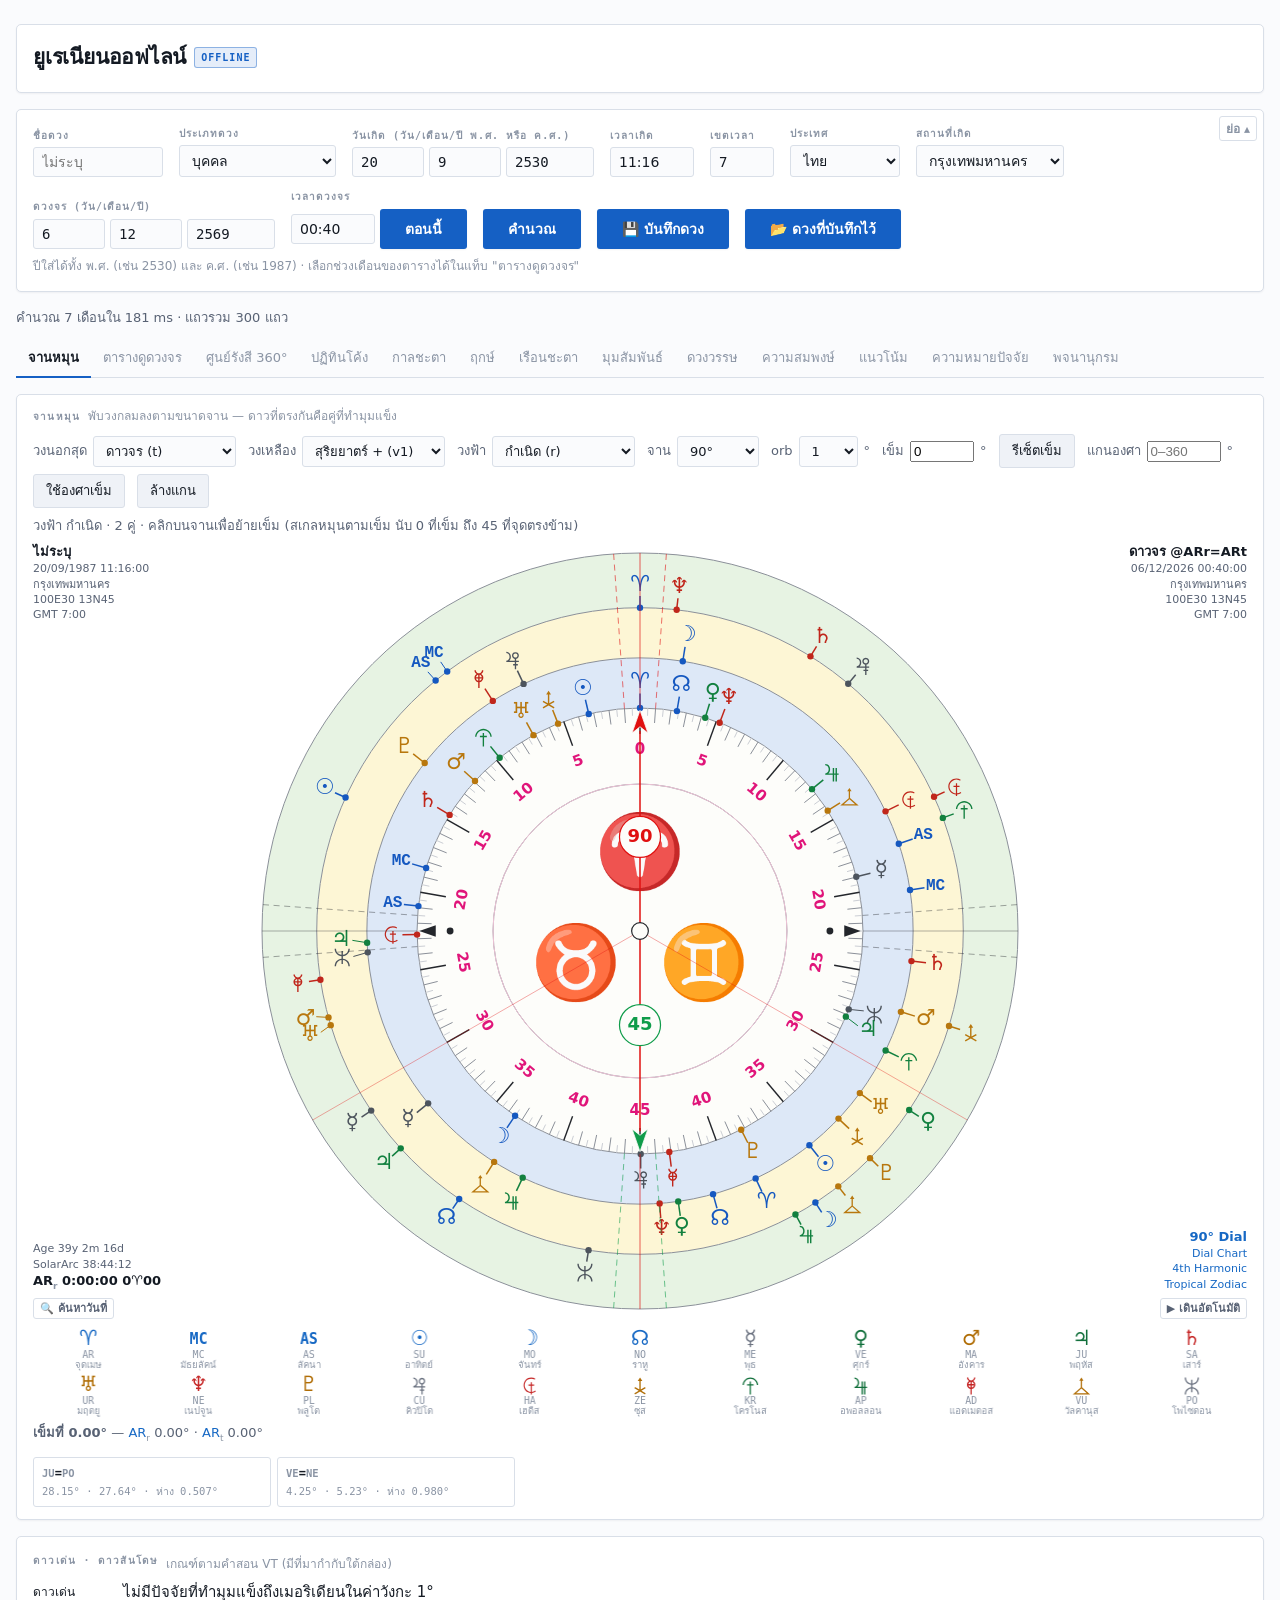
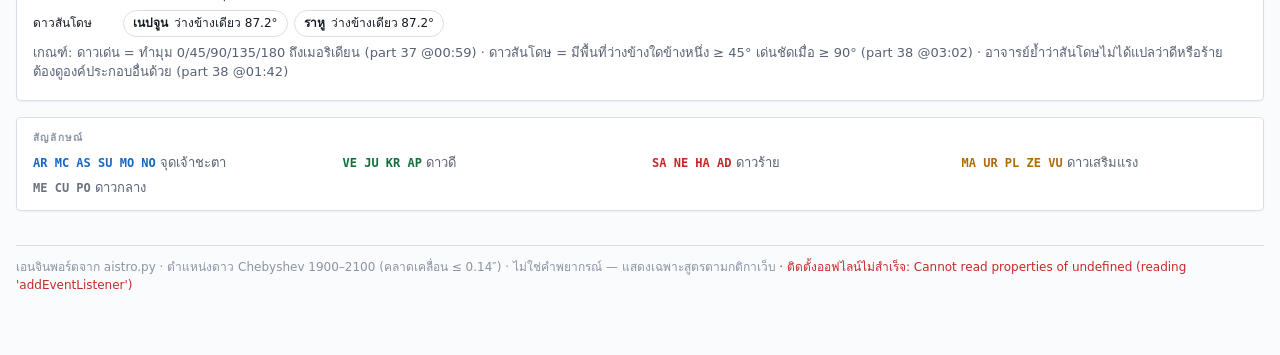
==== commit d2072f2f: "Add files via upload" ====
--- a/index.html
+++ b/index.html
@@ -13,7 +13,7 @@
      ไม่งั้นแคช HTTP ของเบราว์เซอร์เสิร์ฟของเก่าคู่กับ index.html ใหม่ แล้วพังเงียบ ๆ
      (เจอจริง 2 ครั้ง: กฎ .dl-auto หาย และ transitAspectDates ไม่มี)
      test_binary.js ตรวจว่าเลขตรงกับ sw.js เสมอ -->
-<link rel="stylesheet" href="style.css?v=urain-v124">
+<link rel="stylesheet" href="style.css?v=urain-v125">
 </head>
 <body>
 <div class="wrap">
@@ -117,6 +117,7 @@
   <button type="button" class="tab" data-p="pctr">ศูนย์รังสี 360°</button>
   <button type="button" class="tab" data-p="pcal">ปฏิทินโค้ง</button>
   <button type="button" class="tab" data-p="phor">กาลชะตา</button>
+  <button type="button" class="tab" data-p="pelec">ฤกษ์</button>
   <button type="button" class="tab" data-p="phouse">เรือนชะตา</button>
   <button type="button" class="tab" data-p="pasp">มุมสัมพันธ์</button>
   <button type="button" class="tab" data-p="pret">ดวงวรรษ</button>
@@ -490,6 +491,42 @@
 </section>
 </div>
 
+<div class="panel" id="pelec">
+<!-- v125: ตัวหาฤกษ์ ไล่ตามขั้นของคำสอน VT (part 66 · 66.1 · 66.2 · 66.3 · 66.4)
+     ขั้น 1 วันดี = อาทิตย์ไม่ถูกดาวร้ายกระทบ (part 66 @17:14)
+     ขั้น 2 ชั่วโมงดี = จันทร์ไม่ไร้มุม (VOC) และไม่อยู่ Via Combusta (part 66 @21:01)
+     ขั้น 3 นาทีดี = MC ไม่ถูกดาวร้ายกระทบ (part 66.3 @27:35)
+     ขั้น 4 เทียบดวงกำเนิด = ดาวร้ายต้องไม่ถึงจุดเจ้าชะตา/MC กำเนิด (part 66.3 @31:03)
+     ไม่ให้คะแนนรวม/ไม่จัดอันดับ — อาจารย์ว่า "ฤกษ์ไม่มี 100% ทุกครั้งมีตัวเสีย" (part 66.2 @59:26) -->
+<section class="legend" id="elecbox">
+  <h3>ฤกษ์ (หาเวลาเริ่มงาน)</h3>
+  <p class="dialnote">ไล่หาตามขั้นของคำสอน VT: <b>วันดี</b> (อาทิตย์) →
+    <b>ชั่วโมงดี</b> (จันทร์) → <b>นาทีดี</b> (MC) → <b>เทียบดวงกำเนิด</b> ·
+    ใช้พิกัด/เขตเวลาเดียวกับหน้าตั้งดวง · ไล่ทีละ 1 นาที ·
+    หน้านี้ <b>ไม่ให้คะแนนรวมและไม่จัดอันดับ</b> แสดงเป็นช่วงเวลาที่ผ่านเกณฑ์พร้อมบอกว่าผ่านข้อไหน
+    ให้ผู้ใช้ตัดสินเอง</p>
+  <div class="dictlook">
+    <span class="lbl">ตั้งแต่</span>
+    <input class="num" id="eld1" value="1" inputmode="numeric" title="วัน">
+    <input class="num" id="elm1" value="1" inputmode="numeric" title="เดือน">
+    <input class="num" id="ely1" value="2569" inputmode="numeric" style="width:88px" title="ปี พ.ศ. หรือ ค.ศ.">
+    <span class="lbl">ถึง</span>
+    <input class="num" id="eld2" value="30" inputmode="numeric" title="วัน">
+    <input class="num" id="elm2" value="1" inputmode="numeric" title="เดือน">
+    <input class="num" id="ely2" value="2569" inputmode="numeric" style="width:88px" title="ปี พ.ศ. หรือ ค.ศ.">
+  </div>
+  <div class="dictlook">
+    <span class="lbl">เฉพาะเวลา</span>
+    <input id="elt1" value="09:00" style="width:78px" inputmode="numeric">
+    <span class="lbl">ถึง</span>
+    <input id="elt2" value="17:00" style="width:78px" inputmode="numeric">
+    <label class="elchk"><input type="checkbox" id="elnatal" checked> เทียบดวงกำเนิด (ขั้น 4)</label>
+    <button type="button" id="elgo">หาฤกษ์</button>
+  </div>
+  <div id="elecout"><p class="svempty">กำหนดช่วงเวลาที่ทำได้จริง แล้วกด "หาฤกษ์"</p></div>
+</section>
+</div>
+
 <div class="panel" id="pasp">
 <section class="legend" id="aspbox">
   <h3>ดาวทำมุมสัมพันธ์ <span class="hint">(ร่าง)</span></h3>
@@ -639,14 +676,14 @@
   <span id="swstat"></span></footer>
 </div>
 
-<script src="glyphs.js?v=urain-v124"></script>
-<script src="places.js?v=urain-v124"></script>
-<script src="engine.js?v=urain-v124"></script>
-<script src="render.js?v=urain-v124"></script>
+<script src="glyphs.js?v=urain-v125"></script>
+<script src="places.js?v=urain-v125"></script>
+<script src="engine.js?v=urain-v125"></script>
+<script src="render.js?v=urain-v125"></script>
 <script>
 "use strict";
 const $ = (id) => document.getElementById(id);
-const SW_CACHE = "urain-v124";   // ต้องตรงกับ CACHE ใน sw.js
+const SW_CACHE = "urain-v125";   // ต้องตรงกับ CACHE ใน sw.js
 let TL = null, LIFE = null, DIALSTATE = null, DIALPOS = null;
 let DIALHITS = [], DIALSEL = null, AXLAY = null;
 let DIALMARKS = null, _markTimer = 0;   // วงเส้นประกะพริบครอบดาวของสูตร (v80)
@@ -730,6 +767,18 @@
   $("calday").innerHTML = "";
   $("callist").innerHTML = '<p class="svempty">เลือกชนิดสมการแล้วกดคำนวณ</p>';
   $("calcount").textContent = "";
+  // ฤกษ์ (v125) — บั๊กชั้นเดียวกันอีกครั้ง: ผลฤกษ์ผูกกับดวงกำเนิด (ขั้น 4) และพิกัด/เขตเวลา
+  // คำนวณดวงคนใหม่แล้วไม่ล้าง = การ์ด "วันดีที่สุด" ของคนเก่าค้างบนจอ อ่านผิดคนได้
+  // (จับได้ตอนไล่บั๊ก v125 — ตรงกับคำเตือนใน CLAUDE.md ที่เคยเจอมาแล้วหลายรอบ)
+  // แต่ผลฤกษ์ "ไม่ได้" ผูกกับวันจร — ปุ่ม "เปิดจาน ณ เวลานี้" เรียก gotoJd ซึ่งคำนวณใหม่
+  // แล้ววนมาล้างผลของตัวเอง ผู้ใช้กลับมาเทียบฤกษ์ตัวถัดไปไม่ได้ (เจอตอนไล่กดทุกจุด)
+  // ทางออก: พักผลไว้พร้อมลายเซ็นดวงกำเนิด · run() สำเร็จและลายเซ็นตรง = คืนผลให้
+  // คำนวณไม่สำเร็จ หรือเป็นดวงคนอื่น = ผลไม่กลับมา (ยังกันอ่านผิดคนได้เหมือนเดิม)
+  if (ELEC_LAST && ELEC_SIG)
+    ELEC_STASH = { sig: ELEC_SIG, html: $("elecout").innerHTML, last: ELEC_LAST };
+  ELEC_LAST = null;
+  $("elecout").innerHTML =
+    '<p class="svempty">กำหนดช่วงเวลาที่ทำได้จริง แล้วกด "หาฤกษ์"</p>';
   // ── v98: ยามกลาง (uitest หมวด 11) ไล่ทุกแท็บแล้วจับได้อีก 4 ที่ที่ไม่เคยถูกล้าง ──
   // มุมสัมพันธ์ — รายการคู่ดาว + ยอดรวม + สถานะ (ครั้งที่ 4 ของบั๊กชั้นนี้)
   ASP.rows = null; ASP.key = ""; ASP.sel = -1; ASP.pick = null;
@@ -906,6 +955,7 @@
     $("radixbox").style.display = "";
     TL = { R, jd, jdT, months, tables, lat, lon,
            place: placeTxt0 === "กำหนดเอง…" ? "" : placeTxt0 };
+    elecRestore();         // v125: ดวงกำเนิด/สถานที่/เขตเวลาเดิม = คืนผลฤกษ์ที่พักไว้
     renderNotable(R);      // v123: ดาวเด่น/ดาวสันโดษ (อ่านจากค่าที่คำนวณแล้ว)
     renderHouseWheel(R);   // v115: ต้องหลัง TL — จานแบบ swDraw ใช้วันเวลา/สถานที่จาก TL ที่มุมบนซ้าย
     $("tlmonth").innerHTML = $("cmpmonth").innerHTML;
@@ -3829,7 +3879,7 @@
   if (DICT_STATE === "ready") return Promise.resolve();
   if (!DICT_PROMISE) {
     DICT_STATE = "loading";
-    DICT_PROMISE = AISTRO.loadDict("dict.json.gz?v=urain-v124")
+    DICT_PROMISE = AISTRO.loadDict("dict.json.gz?v=urain-v125")
       .then(() => { DICT_STATE = "ready"; })
       .catch((e) => { DICT_STATE = "error"; DICT_PROMISE = null; throw e; });
   }
@@ -4888,6 +4938,519 @@
 }
 $("horgo").addEventListener("click", horAsk);
 $("horq").addEventListener("keydown", (e) => { if (e.key === "Enter") horAsk(); });
+
+// ── ตัวหาฤกษ์ (v125 · คำสอน VT part 66 / 66.1 / 66.2 / 66.3 / 66.4) ─────────
+// ทุกเกณฑ์มาจากคำสอน ไม่มีเกณฑ์ที่เครื่องคิดขึ้นเอง · ค่าที่ใช้ก็เป็นของเดิมในแอป:
+//   ดาวร้าย = HOR_BAD (SA NE HA AD)  ·  วังกะ = AISTRO.ORB_RT (1°, ตรงคำสอน part 24)
+//   "ทำมุม" = จาน 22°30′ แบบยูเรเนียน (ชุดเดียวกับกาลชะตา/จานหมุน)
+// สิ่งที่ผมตัดสินใจเองและเขียนบอกไว้ในหน้าจอ: VOC นับเฉพาะ "ดาว" ไม่นับ AR/MC/AS
+//   เพราะสามตัวนั้นหมุนตามเวลาทุกนาที ถ้านับด้วยจะไม่มีวันเกิด VOC เลย
+let ELEC_LAST = null, ELEC_SIG = "", ELEC_STASH = null;
+// ลายเซ็นของสิ่งที่ผลฤกษ์ขึ้นอยู่ด้วย: เวลาเกิด (ดวงกำเนิด) · พิกัด · เขตเวลา — ไม่รวมวันจร
+function elecSig() { return TL ? [TL.jd, TL.lat, TL.lon, TZ].join("|") : ""; }
+function elecRestore() {
+  const st = ELEC_STASH; ELEC_STASH = null;          // ใช้ครั้งเดียว ไม่ว่าจะตรงหรือไม่
+  if (!st || st.sig !== elecSig()) return;
+  $("elecout").innerHTML = st.html; ELEC_LAST = st.last; ELEC_SIG = st.sig;
+}
+const ELEC_TOP = 8, ELEC_CARD_WIN = 6;
+// วังกะของแท็บฤกษ์ — ผู้ใช้เลือกให้ใช้ 1.2° ทั้งตอนแสดงรายการสูตรและตอนตัดสินผ่าน/ไม่ผ่าน
+// ใช้ชุดเดียวกับกฎลูกโซ่ของแท็บกาลชะตา จะได้ไม่มีสูตรโผล่มาทั้งที่เกณฑ์ถือว่าไม่ถึง
+// ⚠ ค่านี้เป็นของแท็บนี้เท่านั้น — AISTRO.ORB_RT (1.0° ตามคำสอน part 24) ยังเป็นค่าเดิม ไม่ถูกแตะ
+const ELEC_ORB = 1.2;
+// ชนิดช่องบนแถบเวลา — เรียงตามลำดับความเด็ดขาด ช่องหนึ่งนาทีได้ชนิดเดียว
+const ELEC_SEG_TH = { ok: "ผ่านครบ", natal: "ดาวร้ายถึง MC กำเนิด",
+  sun: "อาทิตย์/MC ถูกดาวร้าย",
+  moon: "จันทร์ (ถูกดาวร้าย · VOC · Via Combusta)" };
+function elecSegKind(r) {
+  if (r.ok) return "ok";
+  if (r.bad.natal.length) return "natal";
+  if (r.bad.su.length || r.bad.mc.length) return "sun";
+  return "moon";
+}
+// ยุบนาทีที่ชนิดเดียวกันติดกันเป็นช่องเดียว — แถบหนึ่งวันมี 481 นาที แต่เหลือช่องไม่กี่สิบ
+function elecSegs(rows) {
+  const g = [];
+  for (const r of rows) {
+    const k = elecSegKind(r);
+    if (g.length && g[g.length - 1].k === k) g[g.length - 1].n++;
+    else g.push({ k, n: 1 });
+  }
+  return g;
+}
+const ELEC_VOC_BODIES = AISTRO.CODE_ORDER.filter(
+  (c) => c !== "AR" && c !== "MC" && c !== "AS" && c !== "MO");
+// ระยะบนจาน 22.5 (0 = ทำมุมพอดี) — ตัวเดียวกับที่กาลชะตาใช้
+function elecDial(a, b) {
+  const d = (((a - b) % 22.5) + 22.5) % 22.5;
+  return Math.min(d, 22.5 - d);
+}
+// ปัจจัยที่ "ถูกดาวร้ายกระทบ" ในค่าวังกะ — คืนรายชื่อดาวร้ายที่ถึง
+function elecHitBy(R, code, orb) {
+  return HOR_BAD.filter((m) => m !== code && R[m] !== undefined &&
+    elecDial(R[code], R[m]) <= orb);
+}
+// ── จันทร์ไร้มุม (VOC) — เขียนใหม่ v125 หลังผลตรวจภายนอก ───────────────────
+// นิยาม: ตั้งแต่เวลานี้จนจันทร์ออกจากราศีปัจจุบัน จะไม่ทำมุมกับดาวดวงใดอีก (part 65 @02:03)
+// ของเดิมเดินทีละ 2 นาที โดยเดาจำนวนก้าวจากความเร็วคงที่ 0.02°/ก้าว ซึ่งผิดสองทาง:
+//   (ก) จันทร์ช้าสุดเดิน 0.0163°/ก้าว จำนวนก้าวจึงไม่พอถึงขอบราศี พอหมดก้าวก็ "คืน VOC"
+//       ทั้งที่ยังไม่ได้ตรวจส่วนที่เหลือเลย — ตีความการค้นหาไม่สำเร็จว่าเป็น VOC
+//   (ข) ช่วงที่เพิ่งเข้าวังกะก่อนออกจากราศีไม่ถึงหนึ่งก้าว ถูกข้ามไป
+// วิธีใหม่: หาเวลาออกจากราศีจากเอนจินจริง (เดินหยาบแล้วบีบครึ่ง) แล้วหา "เวลาสุดท้ายที่ยัง
+// อยู่ในวังกะ" ของทั้งการผ่านราศีครั้งนั้น · VOC(t) = t เลยเวลานั้นไปแล้ว
+// คำนวณครั้งเดียวต่อการผ่านราศีหนึ่งครั้งแล้วแคชไว้ (แทนแคชราย 30 นาทีแบบเดิมที่ไม่รับประกันผลรายนาที)
+// หาขอบราศีไม่สำเร็จ → คืน null = "คำนวณไม่สำเร็จ" ห้ามตีความเป็น VOC
+let ELEC_EXIT_CACHE = new Map(), ELEC_VOC_CACHE = new Map();
+function elecSignExit(jd, lat, lon, moDeg) {
+  const s0 = Math.floor((((moDeg % 360) + 360) % 360) / 30);
+  const key = s0 + ":" + Math.floor(jd);
+  if (ELEC_EXIT_CACHE.has(key)) return ELEC_EXIT_CACHE.get(key);
+  const same = (t) => Math.floor(AISTRO.chartAt(t, lat, lon).MO / 30) === s0;
+  let lo = jd, hi = null;
+  // จันทร์ช้าสุดราว 11.7°/วัน → ข้ามราศี 30° ใช้ไม่เกิน ~2.6 วัน · เผื่อเพดานเป็น 3.5 วัน
+  for (let d = 0.02; d <= 3.5; d += 0.02) {
+    const t = jd + d;
+    if (!same(t)) { hi = t; break; }
+    lo = t;
+  }
+  let out = null;
+  if (hi !== null) {
+    for (let i = 0; i < 44; i++) {      // บีบจนเหลือความคลาดเคลื่อนต่ำกว่าเศษวินาที
+      const m = (lo + hi) / 2;
+      if (same(m)) lo = m; else hi = m;
+    }
+    out = hi;
+  }
+  ELEC_EXIT_CACHE.set(key, out);
+  return out;
+}
+// คืน { exit, last, from } — last = เวลาสุดท้ายที่จันทร์ยังอยู่ในวังกะก่อนออกจากราศี
+function elecVocLast(jd, lat, lon, orb, moDeg) {
+  const exit = elecSignExit(jd, lat, lon, moDeg);
+  if (exit === null) return null;
+  // ใส่วังกะในคีย์ด้วย — ตอนใช้งานจริงวังกะคงที่ แต่ถ้าวันหนึ่งมีหน้าที่เรียกด้วยวังกะอื่น
+  // (หรือเทสต์เรียกหลายค่า) แคชเดิมจะตอบผิดเงียบ ๆ
+  const key = Math.round(exit * 86400) + "@" + orb;
+  const hit = ELEC_VOC_CACHE.get(key);
+  // ใช้ค่าที่แคชไว้ได้เฉพาะเมื่อช่วงที่เคยไล่ครอบคลุมถึงเวลาที่ถามอยู่ตอนนี้
+  if (hit && hit.from <= jd) return hit;
+  const inOrb = (t) => {
+    const R = AISTRO.chartAt(t, lat, lon);
+    for (const c of ELEC_VOC_BODIES)
+      if (R[c] !== undefined && elecDial(R.MO, R[c]) <= orb) return true;
+    return false;
+  };
+  const from = hit ? Math.min(hit.from, jd) : jd;
+  let last = -Infinity;
+  const nMin = Math.ceil((exit - from) * 1440);
+  for (let i = 0; i <= nMin; i++) {
+    const t = from + i / 1440;
+    if (t >= exit) break;
+    if (inOrb(t)) last = t;
+  }
+  // เศษท้ายราศีที่สั้นกว่าหนึ่งนาที ต้องตรวจแยก ไม่งั้นมุมที่เพิ่งเข้าวังกะตอนท้ายหลุดไป
+  const tail = exit - 1e-7;
+  if (tail > from && inOrb(tail)) last = tail;
+  const res = { exit, last, from };
+  ELEC_VOC_CACHE.set(key, res);
+  return res;
+}
+// true = ไร้มุม · false = ยังมีมุม · null = คำนวณไม่สำเร็จ (ห้ามนับเป็นไร้มุม)
+function elecMoonVOC(jd, lat, lon, orb, moDeg) {
+  const v = elecVocLast(jd, lat, lon, orb,
+    moDeg === undefined ? AISTRO.chartAt(jd, lat, lon).MO : moDeg);
+  return v === null ? null : jd > v.last;
+}
+// Via Combusta 15° ตุลย์ ถึง 15° พิจิก (part 64.1 @08:23) — "จันรุยไฟ" ที่ห้ามใช้ทำฤกษ์ (part 66 @21:01)
+function elecViaComb(mo) { const m = ((mo % 360) + 360) % 360; return m >= 195 && m <= 225; }
+
+// ไล่ทีละนาทีด้วย "ตัวนับจำนวนเต็ม" ไม่ใช่การบวก jd += 1/1440 สะสม
+// เดิมบวกสะสม ทำให้เวลาจุดท้ายถอยไปราว 5 มิลลิวินาที ซึ่งเกินค่าชดเชย 1 มิลลิวินาที
+// ใน jdLocalParts แล้ว ผลคือ 201 จาก 481 แถวแสดงเวลาเพี้ยนไปหนึ่งนาที (13:39 แทน 13:40)
+// จำนวนแถวถูกเสมอ ป้ายเวลาเท่านั้นที่ผิด — เจอจากผลตรวจภายนอกแล้ววัดยืนยันในหน้าจริง
+function elecScan(base, minFrom, minTo, lat, lon, natal) {
+  const orb = ELEC_ORB, rows = [];
+  for (let mi = minFrom; mi <= minTo; mi++) {
+    const jd = base + mi / 1440;
+    const R = AISTRO.chartAt(jd, lat, lon);
+    const bad = {};
+    bad.su = elecHitBy(R, "SU", orb);                 // ขั้น 1 วันดี
+    bad.via = elecViaComb(R.MO);                      // ขั้น 2 ชั่วโมงดี
+    // คำสอนบอกให้ตรวจจันทร์สองที่ ไม่ใช่แค่ VOC/Via Combusta:
+    // "อาทิตย์ดี จันดี MC ดี" (part 66.3 @06:39) · "จันต้องหลังออก ไม่ให้มี Hard Aspect
+    // มาคร่อม" (part 66.3 @22:18) — เจอว่าขาดข้อนี้ตอนลองแสดงสูตรจริงของฤกษ์ที่ "ผ่าน"
+    // แล้วพบ AD ทำมุมฉากกับจันทร์ห่างแค่ 0.19°
+    bad.mo = elecHitBy(R, "MO", orb);
+    const voc = elecMoonVOC(jd, lat, lon, orb, R.MO);
+    bad.voc = voc === true;
+    bad.vocx = voc === null;                          // คำนวณไม่สำเร็จ — ไม่นับว่าผ่าน
+    bad.mc = elecHitBy(R, "MC", orb);                 // ขั้น 3 นาทีดี
+    // ขั้น 4 เทียบดวงกำเนิด — คำสอนแยกไว้ 2 ระดับ ห้ามรวบเป็นระดับเดียว:
+    //   (ก) ดาวร้ายถึง "MC กำเนิด" = อันตรายที่สุด "ไม่มีฤกษ์ ไม่ควรทำอะไรเลย" (part 66.3 @31:03)
+    //       และอาจารย์ยอมรับเองว่าอาจแช่นานเป็นปี ต้องรอ (part 66.3 @31:39) → ตัดทิ้งจริง
+    //   (ข) ดาวร้ายถึงจุดเจ้าชะตาตัวอื่น = "เพิ่มความยุ่งยาก" (part 66.3 @27:35) → เป็น "ตัวเสีย"
+    //       ไม่ตัดทิ้ง เพราะอาจารย์ย้ำว่า "ฤกษ์ไม่มี 100% ทุกครั้งมีตัวเสีย" (part 66.2 @59:26)
+    //       ถ้าตัดทิ้งหมดจะไม่เหลือฤกษ์เลย (เจอจริงตอนทดสอบ: ตัด 14,430 จาก 14,430 นาที)
+    bad.natal = [];
+    const soft = [];
+    if (natal)
+      for (const s of HOR_SELF) {
+        if (natal[s] === undefined) continue;
+        for (const m of HOR_BAD)
+          if (R[m] !== undefined && elecDial(R[m], natal[s]) <= orb) {
+            if (s === "MC") bad.natal.push(m + "→" + s);
+            else soft.push({ m, s, gap: elecDial(R[m], natal[s]) });
+          }
+      }
+    // ระวัง: bad.su/bad.mo/bad.mc/bad.natal เป็นอาร์เรย์ — อาร์เรย์ว่างเป็น truthy
+    // เคยเขียน !bad.mc แล้วเงื่อนไขเป็นเท็จตลอด ตัดทิ้งทุกนาทีโดยไม่มีอะไรฟ้อง
+    const ok = !bad.su.length && !bad.via && !bad.voc && !bad.vocx &&
+      !bad.mo.length && !bad.mc.length && !bad.natal.length;
+    rows.push({ mi, jd, ok, bad, soft });
+  }
+  return rows;
+}
+// รวมนาทีที่ผ่านติดกันเป็นช่วง (อาจารย์ว่าบางฤกษ์มีหน้าต่างแค่ 5 นาที · part 66.3 @29:12)
+// เทียบความต่อเนื่องด้วยเลขนาทีจำนวนเต็ม ไม่ใช่ผลต่างของ jd ที่เป็นทศนิยม
+function elecWindows(rows) {
+  const w = []; let cur = null;
+  for (const r of rows) {
+    if (r.ok) {
+      if (cur && r.mi !== cur.bMi + 1) { w.push(cur); cur = null; }
+      if (!cur) cur = { a: r.jd, b: r.jd, aMi: r.mi, bMi: r.mi, soft: {} };
+      else { cur.b = r.jd; cur.bMi = r.mi; }
+      for (const x of r.soft || []) {
+        const k = x.m + "\u2192" + x.s;
+        if (!(k in cur.soft) || x.gap < cur.soft[k]) cur.soft[k] = x.gap;
+      }
+    }
+    else if (cur) { w.push(cur); cur = null; }
+  }
+  if (cur) w.push(cur);
+  return w;
+}
+const elecMins = (w) => w.bMi - w.aMi + 1;
+function elecWhen(jd) {
+  const p = jdLocalParts(jd);
+  return `${p.d}/${p.m}/${p.y + 543} ${pad2(p.hh)}:${pad2(p.mm)}`;
+}
+const ELEC_WHY = {
+  su: "อาทิตย์ถูกดาวร้ายกระทบ", via: "จันทร์อยู่ Via Combusta (15° ตุลย์ – 15° พิจิก)",
+  mo: "จันทร์ถูกดาวร้ายกระทบ",
+  voc: "จันทร์ไร้มุม (VOC)", vocx: "หาขอบราศีของจันทร์ไม่สำเร็จ (ไม่นับว่าผ่าน)",
+  mc: "MC ถูกดาวร้ายกระทบ", natal: "ดาวร้ายถึง MC กำเนิด" };
+// ── สูตรของฤกษ์หนึ่ง ๆ (v125) ────────────────────────────────────────────────
+// ไม่ได้ตัดสินว่า "ฤกษ์นี้เหมาะทำอะไร" — ตำราไม่มีตารางแบบนั้น และการสรุปเองคือ
+// การแต่งเนื้อหาทำนาย · หน้านี้บอกแค่ข้อเท็จจริง: ดาวอะไรทำมุมถึงอาทิตย์/MC/จันทร์
+// ที่มุมเท่าไร ห่างเท่าไร และสมการพระเคราะห์สนธิของภาพสามปัจจัย (A=B=C ≡ A+B−C
+// ตาม RULES ข้อ 0) · กลไกเดียวกับแท็บกาลชะตา ไม่ได้เพิ่มสูตรใหม่
+const ELEC_ANCHOR = ["SU", "MC", "MO"];
+function elecFormulas(jd) {
+  const R = AISTRO.chartAt(jd, TL.lat, TL.lon);
+  const pairs = [], tris = [];
+  for (const g of AISTRO.clusterOnDial(R, 22.5, ELEC_ORB)) {
+    const m = g.members;
+    for (let i = 0; i < m.length; i++)
+      for (let j = i + 1; j < m.length; j++) {
+        if (!ELEC_ANCHOR.includes(m[i]) && !ELEC_ANCHOR.includes(m[j])) continue;
+        pairs.push({ a: m[i], b: m[j], gap: horGap(R[m[i]], R[m[j]]),
+                     ang: horTrueAng(R, m[i], m[j]) });
+      }
+    for (let i = 0; i < m.length; i++)
+      for (let j = i + 1; j < m.length; j++)
+        for (let k = j + 1; k < m.length; k++) {
+          const t = [m[i], m[j], m[k]];
+          if (!t.some((c) => ELEC_ANCHOR.includes(c))) continue;
+          tris.push({ s: t, worst: Math.max(horGap(R[t[0]], R[t[1]]),
+            horGap(R[t[0]], R[t[2]]), horGap(R[t[1]], R[t[2]])) });
+        }
+  }
+  // กฎลูกโซ่ทำให้คู่หัว–ท้ายของกลุ่มห่างเกินวังกะได้ — ตัดคู่ที่เกิน ELEC_ORB ทิ้ง
+  pairs.sort((x, y) => x.gap - y.gap);
+  tris.sort((x, y) => x.worst - y.worst);
+  return { pairs: pairs.filter((p) => p.gap <= ELEC_ORB),
+           tris: tris.filter((t) => t.worst <= ELEC_ORB) };
+}
+function elecFormHTML(jd) {
+  const esc = AISTRO_RENDER.esc, F = elecFormulas(jd);
+  const isBad = (c) => HOR_BAD.indexOf(c) >= 0;
+  const nm = (c) => `<b>${c}</b>`;
+  let h = `<div class="elfh">ดาวที่ทำมุมถึง อาทิตย์ · MC · จันทร์ ` +
+    `<span class="hint">(${F.pairs.length} สูตร · วังกะ ${ELEC_ORB}°)</span></div><div class="elflist">`;
+  h += F.pairs.map((p) => {
+    const bad = isBad(p.a) || isBad(p.b);
+    return `<div class="elfrow${bad ? " bad" : ""}" data-t="A" ` +
+      `data-p="${p.a}" data-x="${p.b}"><span class="elff">${nm(p.a)}=${nm(p.b)}</span>` +
+      `<span class="elfa">${angLabel(p.ang)}${ASP_TH[p.ang] ? " " + esc(ASP_TH[p.ang]) : ""}</span>` +
+      `<span class="elfo">ห่าง ${p.gap.toFixed(3)}°</span>` +
+      (bad ? `<span class="elfbad">⚠️ ดาวร้าย</span>` : "") + `</div>`;
+  }).join("") || `<div class="elfrow">— ไม่มีสูตรในวังกะ ${ELEC_ORB}°</div>`;
+  h += `</div>`;
+  const TRI = 8;
+  h += `<div class="elfh">พระเคราะห์สนธิ สามปัจจัย ` +
+    `<span class="hint">(${F.tris.length} ภาพ` +
+    (F.tris.length > TRI ? ` · แสดง ${TRI} ภาพที่แน่นที่สุด` : "") +
+    ` · A=B=C อ่านเท่ากับ A+B−C ตาม RULES ข้อ 0)</span></div><div class="elflist">`;
+  h += F.tris.slice(0, TRI).map((t) => {
+    const bad = t.s.some(isBad);
+    return `<div class="elfrow${bad ? " bad" : ""}" data-t="ABC" ` +
+      `data-a="${t.s[0]}" data-b="${t.s[1]}" data-c="${t.s[2]}">` +
+      `<span class="elff">${t.s.map(nm).join("=")}</span>` +
+      `<span class="elfa">${t.s[0]}+${t.s[1]}−${t.s[2]}</span>` +
+      `<span class="elfo">แน่นสุด ${t.worst.toFixed(3)}°</span>` +
+      (bad ? `<span class="elfbad">⚠️ ดาวร้าย</span>` : "") + `</div>`;
+  }).join("") || `<div class="elfrow">— ไม่มีภาพสามปัจจัยในวังกะ ${ELEC_ORB}°</div>`;
+  h += `</div><p class="hint elfhint">แตะสูตรไหนก็ได้เพื่อดูคำแปล — คำแปลทุกบรรทัด` +
+    `คัดจากพจนานุกรมตำราคำต่อคำ <b>ไม่มีข้อความที่เครื่องแต่งเอง</b> และไม่ใช่คำแนะนำ` +
+    `ว่าฤกษ์นี้ควรทำอะไร ตำราไม่มีตารางแบบนั้น</p>` +
+    `<button type="button" class="elecgo" data-jd="${jd}">เปิดจาน ณ เวลานี้</button>`;
+  return h;
+}
+// แตะแถวสูตร → คำแปลจากพจนานุกรมตำรา (ตัวเดียวกับที่ทุกแท็บใช้ ไม่ได้เขียนคำใหม่)
+async function elecMean(row) {
+  const old = row.nextElementSibling;
+  if (old && old.classList.contains("elfmean")) {   // กดซ้ำ = ปิด
+    old.remove(); row.classList.remove("on"); return;
+  }
+  const box = document.createElement("div");
+  box.className = "elfmean";
+  box.innerHTML = '<div class="mnone">กำลังโหลดพจนานุกรม …</div>';
+  row.after(box); row.classList.add("on");
+  const ok = await dictNeed();
+  if (!ok) { box.innerHTML = '<div class="mnone">โหลดพจนานุกรมไม่สำเร็จ</div>'; return; }
+  const d = row.dataset;
+  box.innerHTML = meanHTML(d.t === "A"
+    ? { type: "A", p: d.p, axis: d.x }
+    : { type: "ABC", a: d.a, b: d.b, c: d.c });
+}
+// ป้าย "ตัวเสีย" ให้อ่านรู้เรื่อง — เดิมเขียนว่า "AD→AR" ซึ่งไม่มีใครเดาออกว่าหมายถึงอะไร
+// ความหมายจริง: ดาวร้าย "จร" ณ เวลาฤกษ์ ทำมุมถึงจุดเจ้าชะตาใน "ดวงกำเนิด"
+// คำสอนว่าเป็นการ "เพิ่มความยุ่งยาก" (part 66.3 @27:35) ไม่ถึงขั้นห้าม (ที่ห้ามคือถึง MC กำเนิด)
+function elecSoftHTML(soft, lbl) {
+  lbl = lbl || "";
+  const esc = AISTRO_RENDER.esc, ks = Object.keys(soft);
+  if (!ks.length) return "";
+  const th = (c) => FACTOR_TH[c] || c;
+  return `<div class="elecsoft"><b>ตัวเสีย${lbl}</b> — ดาวร้ายจรถึงจุดเจ้าชะตาในดวงกำเนิด ` +
+    `<span class="hint">(เพิ่มความยุ่งยาก ไม่ถึงขั้นห้าม · part 66.3 @27:35)</span>` +
+    ks.sort((a, b) => soft[a] - soft[b]).map((k) => {
+      const [m, sc] = k.split("\u2192");
+      return `<span class="elsoftr">${esc(th(m))} <i>จร</i> → ${esc(th(sc))} <i>กำเนิด</i>` +
+        ` <b>${soft[k].toFixed(2)}°</b></span>`;
+    }).join("") + `</div>`;
+}
+function elecRun() {
+  const out = $("elecout");
+  if (!TL) { out.innerHTML = '<p class="svempty">กดคำนวณดวงก่อน — ฤกษ์ใช้พิกัด/เขตเวลาจากหน้าตั้งดวง</p>'; return; }
+  // ⚠ intStrict คืน NaN ไม่ได้โยน error (และรับอาร์กิวเมนต์เดียว ป้ายชื่อถูกทิ้ง)
+  // เดิมครอบ try/catch ไว้เปล่า ๆ ค่าเสียจึงไหลผ่านไปจน julday ได้ NaN แล้วลูปไม่ทำงาน
+  // ผลคือขึ้นข้อความกว้าง ๆ ว่า "ไล่ไม่ได้สักนาที" แทนที่จะบอกว่าช่องไหนผิด
+  const num = (id, label, lo, hi) => {
+    const v = intStrict($(id).value);
+    if (!Number.isFinite(v) || v < lo || v > hi) throw new Error(`${label} ไม่ถูกต้อง`);
+    return v;
+  };
+  let d1, m1, y1, d2, m2, y2, h1, h2;
+  try {
+    d1 = num("eld1", "วันที่เริ่ม", 1, 31);
+    m1 = num("elm1", "เดือนที่เริ่ม", 1, 12);
+    y1 = ceYear(num("ely1", "ปีที่เริ่ม", 1, 9999));
+    d2 = num("eld2", "วันที่สิ้นสุด", 1, 31);
+    m2 = num("elm2", "เดือนที่สิ้นสุด", 1, 12);
+    y2 = ceYear(num("ely2", "ปีที่สิ้นสุด", 1, 9999));
+    if (y1 < 1900 || y1 > 2099 || y2 < 1900 || y2 > 2099)
+      throw new Error("ตารางดาวมีถึง ค.ศ. 1900–2099 เท่านั้น");
+    // ตรวจ 1–31 อย่างเดียวไม่พอ — julday() แปลง 31 ก.พ. เป็น 3 มี.ค. ให้เงียบ ๆ
+    // (พิสูจน์แล้ว: julday(2026,2,31,0) === julday(2026,3,3,0)) แล้วสแกนผิดวันโดยไม่มีใครรู้
+    // วิธีตรวจที่เชื่อถือได้คือแปลงไป-กลับแล้วเทียบ ไม่ใช่ท่องจำจำนวนวันของแต่ละเดือน
+    const realDate = (y, m, d, what) => {
+      const g = AISTRO.revjul(AISTRO.julday(y, m, d, 0));
+      if (g[0] !== y || g[1] !== m || g[2] !== d)
+        throw new Error(`${what} ${d}/${m} ไม่มีอยู่จริงในปีนั้น`);
+    };
+    realDate(y1, m1, d1, "วันที่เริ่ม");
+    realDate(y2, m2, d2, "วันที่สิ้นสุด");
+  } catch (e) {
+    out.innerHTML = `<p class="svempty">${AISTRO_RENDER.esc(e.message)}</p>`; return;
+  }
+  // หน้านี้ไล่ทีละนาทีและแสดงผลเป็น HH:MM จึงรับเฉพาะ HH:MM
+  // parseTime กลางรับวินาทีด้วย ถ้าปล่อยผ่านจะได้ฤกษ์ที่มีวินาทีจริงแต่ป้ายไม่แสดง
+  // (เช่น 09:00:59 แสดงเป็น 09:00 แต่ปุ่มเปิดจานพาไปที่ 09:00:59) — ไม่แก้ parser กลาง
+  // เพราะแท็บอื่นใช้วินาทีอยู่จริง
+  const hhmm = (v) => /^\d{1,2}[:.]\d{1,2}$/.test(String(v).trim()) ? parseTime(v) : null;
+  h1 = hhmm($("elt1").value); h2 = hhmm($("elt2").value);
+  if (h1 === null || h2 === null) {
+    out.innerHTML = '<p class="svempty">เวลาต้องเป็นรูปแบบ HH:MM (เช่น 09:00) — หน้านี้ไล่ทีละนาที ไม่รับวินาที</p>';
+    return;
+  }
+  if (h2 <= h1) {
+    out.innerHTML = '<p class="svempty">เวลาสิ้นสุดต้องหลังเวลาเริ่มในวันเดียวกัน</p>'; return;
+  }
+  const day1 = AISTRO.julday(y1, m1, d1, 0), day2 = AISTRO.julday(y2, m2, d2, 0);
+  const nDays = Math.round(day2 - day1) + 1;
+  if (nDays < 1) { out.innerHTML = '<p class="svempty">วันสิ้นสุดต้องไม่ก่อนวันเริ่ม</p>'; return; }
+  if (nDays > 62) { out.innerHTML = '<p class="svempty">ช่วงยาวเกิน 62 วัน — แบ่งเป็นช่วงสั้นลงก่อน</p>'; return; }
+  const natal = $("elnatal").checked && TL ? TL.R : null;
+  ELEC_EXIT_CACHE = new Map(); ELEC_VOC_CACHE = new Map();
+  const t0 = performance.now();
+  // เก็บแยกเป็นวัน — ทั้งการ์ด "วันดีที่สุด" และแถบเวลาต่างต้องใช้ข้อมูลรายวัน
+  const days = [];
+  let rows = [];
+  const minFrom = Math.round(h1 * 60), minTo = Math.round(h2 * 60);
+  for (let k = 0; k < nDays; k++) {
+    const base = day1 + k - TZ / 24;                 // แปลงเวลาท้องถิ่นเป็น jd สากล
+    const dr = elecScan(base, minFrom, minTo, TL.lat, TL.lon, natal);
+    const dwin = elecWindows(dr);
+    days.push({ rows: dr, win: dwin,
+      pass: dr.filter((r) => r.ok).length,
+      best: dwin.reduce((m, w) => Math.max(m, elecMins(w)), 0),
+      soft: dwin.reduce((acc, w) => {
+        for (const k in w.soft) if (!(k in acc) || w.soft[k] < acc[k]) acc[k] = w.soft[k];
+        return acc;
+      }, {}) });
+    rows = rows.concat(dr);
+  }
+  const ms = Math.round(performance.now() - t0);
+  if (!rows.length) {
+    out.innerHTML = '<p class="svempty">ไล่ไม่ได้สักนาที — ตรวจช่วงวันและช่วงเวลาอีกครั้ง</p>'; return;
+  }
+  const win = [].concat(...days.map((d) => d.win));
+  const cnt = { su: 0, mo: 0, via: 0, voc: 0, vocx: 0, mc: 0, natal: 0 };
+  for (const r of rows) {
+    if (r.ok) continue;
+    if (r.bad.su.length) cnt.su++;
+    if (r.bad.mo.length) cnt.mo++;
+    if (r.bad.via) cnt.via++;
+    if (r.bad.voc) cnt.voc++;
+    if (r.bad.vocx) cnt.vocx++;
+    if (r.bad.mc.length) cnt.mc++;
+    if (r.bad.natal.length) cnt.natal++;
+  }
+  ELEC_LAST = { days, h1, h2 }; ELEC_SIG = elecSig();
+  const esc = AISTRO_RENDER.esc;
+  // .horwhen เป็น flex — ต้องห่อทั้งข้อความเป็นก้อนเดียว ไม่งั้น <b> กลายเป็นไอเท็มแยกแล้วตกบรรทัด
+  let h = `<div class="horwhen"><span>⏱ ไล่ ${rows.length.toLocaleString()} นาที ` +
+    `(${nDays} วัน × ${esc($("elt1").value)}–${esc($("elt2").value)}) ใน ${ms} มิลลิวินาที · ` +
+    `ผ่านครบทุกเกณฑ์ ${rows.filter((r) => r.ok).length.toLocaleString()} นาที ` +
+    `รวมเป็น ${win.length} ช่วง · เทียบดวงกำเนิด (ขั้น 4): <b>${natal ? "เปิด" : "ปิด"}</b></span></div>`;
+  h += `<div class="horwarn">⚠️ คำเตือนจากคำสอน VT` +
+    `<span>ฤกษ์ช่วยราว <b>5–10%</b> ดวงกำเนิดสำคัญ <b>80–90%</b> (part 66.1 @01:50)</span>` +
+    `<span>ไม่มีฤกษ์ที่สมบูรณ์ 100% ทุกฤกษ์มีตัวเสียเสมอ (part 66.2 @59:26)</span>` +
+    `<span>ฤกษ์ที่ใช้จริงไม่ได้ ไม่มีประโยชน์ — ต้องอยู่ในข้อจำกัดของชีวิตจริง (part 66.2 @57:31)</span></div>`;
+  if (!win.length) {
+    h += `<div class="horh">ไม่พบเวลาที่ผ่านครบทุกเกณฑ์</div>` +
+      `<p class="hint">อาจารย์ว่า "ยิ่งใส่เกณฑ์มากเท่าไหร่ ยิ่งหาฤกษ์ได้ยากเท่านั้น" (part 66.2 @70:47) ` +
+      `และ "หาไม่ได้ต้องเลื่อนวัน" (part 66.3 @30:22) — ลองขยายช่วงวันหรือช่วงเวลา` +
+      ($("elnatal").checked ? " หรือปิดขั้น 4 เพื่อดูว่าติดที่การเทียบดวงกำเนิดหรือไม่" : "") + `</p>`;
+  } else {
+    // ── การ์ด "วันดีที่สุด" ──────────────────────────────────────────────
+    // ตรงวิธีของอาจารย์: หาวันดีมา 7–8 ตัวเลือกก่อน แล้วค่อยเทียบกัน (part 66.2 @56:22)
+    // เรียงด้วยนาทีที่ผ่านรวม แล้วค่อยช่วงที่ยาวที่สุด — ไม่ใช่ "คะแนนดวง" แต่เป็นจำนวนเวลาที่ใช้ได้
+    const top = days.map((d, i) => ({ d, i })).filter((x) => x.d.pass > 0)
+      .sort((a, b) => b.d.pass - a.d.pass || b.d.best - a.d.best).slice(0, ELEC_TOP);
+    h += `<div class="horh">วันที่มีเวลาผ่านเกณฑ์มากที่สุด ${top.length} วัน ` +
+      `<span class="hint">(เรียงตามจำนวนนาทีที่ใช้ได้ · วิธีของอาจารย์คือหามา 7–8 วันแล้วเทียบกันเอง part 66.2 @56:22)</span></div>` +
+      `<div class="eltop">`;
+    top.forEach((x, n) => {
+      const d = x.d, p0 = jdLocalParts(d.win[0].a);
+      h += `<div class="eltopc"><div class="eltoph"><b>ที่ ${n + 1}</b> ` +
+        `<span class="eltopd">${p0.d}/${p0.m}/${p0.y + 543}</span>` +
+        `<span class="elecmin">ผ่าน ${d.pass} นาที · ${d.win.length} ช่วง · ยาวสุด ${d.best} น.</span></div>` +
+        // วันหนึ่งอาจมี 20 กว่าช่วงสั้น ๆ — การ์ดโชว์เฉพาะช่วงที่ยาวที่สุด
+        // (ช่วงยาวกว่าใช้งานง่ายกว่า · อาจารย์ว่าบางฤกษ์มีหน้าต่างแค่ 5 นาที part 66.3 @29:12)
+        // ที่เหลือดูได้จากแถบเวลาด้านล่าง
+        `<div class="eltopw">` +
+        d.win.slice().sort((a, b) => (b.b - b.a) - (a.b - a.a)).slice(0, ELEC_CARD_WIN)
+          .sort((a, b) => a.a - b.a).map((w) => {
+            const mins = elecMins(w);
+            return `<button type="button" class="elform" data-jd="${w.a}">` +
+              `${esc(elecWhen(w.a).split(" ")[1])}–${esc(elecWhen(w.b).split(" ")[1])}` +
+              `<i>${mins} น.</i></button>`;
+          }).join("") +
+        (d.win.length > ELEC_CARD_WIN
+          ? `<span class="elmore">อีก ${d.win.length - ELEC_CARD_WIN} ช่วงสั้นกว่า — ดูที่แถบเวลา</span>` : "") +
+        `</div>` +
+        elecSoftHTML(d.soft, " (รวมทุกช่วงของวันนี้)") +
+        `</div>`;
+    });
+    h += `</div>`;
+  }
+  // แถบเวลาแสดงทุกครั้ง แม้ไม่มีช่วงไหนผ่าน — กรณีนั้นแหละที่ต้องเห็นว่าติดอะไรตรงไหน
+  // ── แถบเวลารายวัน ────────────────────────────────────────────────────
+  h += `<div class="horh">แถบเวลาทุกวัน <span class="hint">(แตะแถบเพื่อดูช่วงของวันนั้น)</span></div>` +
+    `<div class="elbars">`;
+  days.forEach((d, i) => {
+    const p = jdLocalParts(d.rows[0].jd);
+    h += `<div class="elbarrow" data-i="${i}"><span class="elbard">${p.d}/${p.m}</span>` +
+      `<span class="elbar">` + elecSegs(d.rows).map((g) =>
+        `<i class="s-${g.k}" style="flex:${g.n}" title="${esc(ELEC_SEG_TH[g.k])}"></i>`).join("") +
+      `</span><span class="elbarn${d.pass ? " on" : ""}">${d.pass}</span></div>` +
+      `<div class="elbardet" data-d="${i}"></div>`;
+  });
+  h += `</div><div class="elleg">` +
+    Object.keys(ELEC_SEG_TH).map((k) =>
+      `<span><i class="s-${k}"></i>${esc(ELEC_SEG_TH[k])}</span>`).join("") +
+    `<span class="elleghint">ตัวเลขท้ายแถบ = นาทีที่ผ่านของวันนั้น</span></div>`;
+  h += `<div class="horh">นาทีที่ตก ติดเกณฑ์ข้อไหนบ้าง</div><div class="elecwhy">` +
+    Object.keys(cnt).map((k) =>
+      `<span><b>${esc(ELEC_WHY[k])}</b> ${cnt[k].toLocaleString()} นาที</span>`).join("") + `</div>`;
+  h += `<p class="hint">เกณฑ์ทั้งหมดมาจากคำสอน: ขั้น 1 อาทิตย์ไม่ถูกดาวร้าย (part 66 @17:14) · ` +
+    `ขั้น 2 จันทร์ไม่ VOC ไม่รุยไฟ (part 66 @21:01) · ขั้น 3 MC ไม่ถูกดาวร้ายคร่อม (part 66.3 @27:35) · ` +
+    `ขั้น 4 ดาวร้ายต้องไม่ถึง <b>MC กำเนิด</b> ซึ่งอาจารย์ว่าอันตรายที่สุด "ไม่มีฤกษ์" (part 66.3 @31:03) · ` +
+    `ดาวร้ายถึงจุดเจ้าชะตา<b>ตัวอื่น</b>ไม่ตัดทิ้ง แสดงเป็น "ตัวเสีย" ของช่วงนั้นแทน ` +
+    `เพราะคำสอนว่าเป็นการ "เพิ่มความยุ่งยาก" (part 66.3 @27:35) และ "ฤกษ์ไม่มี 100% ทุกครั้งมีตัวเสีย" (part 66.2 @59:26) · ` +
+    `ดาวร้าย = ${HOR_BAD.join(" ")} ตามที่แอปแบ่งกลุ่มอยู่เดิม · วังกะของหน้านี้ ${ELEC_ORB}° ` +
+    `(ค่าคงที่ ORB_RT ${AISTRO.ORB_RT}° ของทั้งแอปไม่ถูกแตะ) · ` +
+    `<b>ข้อที่ผมตัดสินใจเอง:</b> VOC นับเฉพาะดาว ไม่นับ AR/MC/AS เพราะสามตัวนั้นหมุนทุกนาที ` +
+    `ถ้านับด้วยจะไม่มีวันเกิด VOC เลย</p>`;
+  out.innerHTML = h;
+}
+$("elgo").addEventListener("click", elecRun);
+$("elecout").addEventListener("click", (e) => {
+  const b = e.target.closest(".elecgo");
+  if (b) {
+    // ต้องพาไปแท็บจานด้วย ไม่ใช่แค่ตั้งวันเวลา — แบบเดียวกับปุ่ม "เปิดจาน ณ เวลาถาม"
+    // ของกาลชะตา · เดิมตั้งวันเวลาถูกแต่ผู้ใช้ยังค้างอยู่หน้าฤกษ์ เหมือนกดแล้วไม่เกิดอะไร
+    // และ gotoJd คืนข้อความผิดพลาดเป็นค่าส่งกลับ (ไม่โยน) ถ้าไม่รับมาแสดงก็จะเงียบไปเฉย ๆ
+    const err = gotoJd(+b.dataset.jd);
+    if (err) { $("status").className = "err"; $("status").textContent = err; return; }
+    showPanel("pdial");
+    DIALFROM = { h: "ฤกษ์" };
+    return;
+  }
+  const fr = e.target.closest(".elfrow");
+  if (fr && fr.dataset.t) { elecMean(fr); return; }
+  const f = e.target.closest(".elform");
+  if (f) {
+    const host = f.closest(".eltopw") || f.closest(".elbardet");
+    let box = host.querySelector(":scope > .elfbox");
+    if (box && box.dataset.jd === f.dataset.jd) {      // กดซ้ำที่ปุ่มเดิม = ปิด
+      box.remove(); f.classList.remove("on"); return;
+    }
+    if (box) box.remove();
+    host.querySelectorAll(".elform.on").forEach((x) => x.classList.remove("on"));
+    box = document.createElement("div");
+    box.className = "elfbox"; box.dataset.jd = f.dataset.jd;
+    box.innerHTML = elecFormHTML(+f.dataset.jd);
+    host.appendChild(box); f.classList.add("on");
+    return;
+  }
+  const row = e.target.closest(".elbarrow");
+  if (!row || !ELEC_LAST) return;
+  const i = +row.dataset.i, det = $("elecout").querySelector(`.elbardet[data-d="${i}"]`);
+  if (!det) return;
+  if (det.innerHTML) { det.innerHTML = ""; row.classList.remove("open"); return; }
+  const esc = AISTRO_RENDER.esc, d = ELEC_LAST.days[i];
+  det.innerHTML = d.win.length
+    ? d.win.map((w) => {
+        const mins = elecMins(w);
+        return `<button type="button" class="elform" data-jd="${w.a}">` +
+          `${esc(elecWhen(w.a).split(" ")[1])}–${esc(elecWhen(w.b).split(" ")[1])}` +
+          `<i>${mins} น.</i></button>`;
+      }).join("")
+    : '<span class="elecsoft">วันนี้ไม่มีช่วงที่ผ่านครบทุกเกณฑ์</span>';
+  row.classList.add("open");
+});
 
 // ── กฎ "งดพยากรณ์" ของกาลชะตา (v123 · คำสอน VT part 64.1) ─────────
 // ข้อ 1 ลัคนา 3 องศาแรกของราศี = ถามเร็วไป เรื่องยังไม่สุกงอม (part 64.1 @02:22)
--- a/style.css
+++ b/style.css
@@ -1245,3 +1245,82 @@
   border: 1px solid var(--warn, #b8860b); background: rgba(184, 134, 11, .08);
   font-size: var(--t-sm); line-height: 1.55; }
 .horwarn span { display: block; margin-top: 4px; }
+
+/* v125: แท็บฤกษ์ */
+#elecbox .elchk { display:flex; align-items:center; gap:6px; font-size:.9em; }
+#elecbox .elchk input { width:auto; margin:0; }
+.elecwhy { display:flex; flex-wrap:wrap; gap:6px 14px; margin:4px 0 8px;
+  font-size:.88em; color:var(--dim); }
+.elecwhy b { color:var(--ink); font-weight:600; }
+.elecsoft { color:var(--dim); font-size:.82em; }
+
+/* การ์ดวันดีที่สุด */
+.eltop { display:flex; flex-direction:column; gap:8px; margin:6px 0 12px; }
+.eltopc { border:1px solid var(--rule); border-radius:10px; padding:9px 11px;
+  background:var(--panel); }
+.eltoph { display:flex; align-items:baseline; gap:8px; flex-wrap:wrap; }
+.eltopd { font-weight:600; font-variant-numeric:tabular-nums; }
+.eltopw { display:flex; flex-wrap:wrap; gap:6px; margin-top:7px; }
+.eltopw .elecgo, .elbardet .elecgo { display:inline-flex; align-items:baseline; gap:5px;
+  padding:4px 9px; font-size:.86em; font-variant-numeric:tabular-nums; }
+.eltopw .elecgo i, .elbardet .elecgo i { font-style:normal; color:var(--dim); font-size:.9em; }
+.elmore { font-size:.8em; color:var(--faint); align-self:center; }
+.eltopc .elecsoft { margin-top:6px; display:block; }
+
+/* แถบเวลารายวัน */
+.elbars { display:flex; flex-direction:column; gap:3px; margin:6px 0 8px; }
+.elbarrow { display:flex; align-items:center; gap:8px; cursor:pointer;
+  padding:2px 4px; border-radius:6px; }
+.elbarrow:hover { background:var(--hover); }
+.elbarrow.open { background:var(--hover); }
+.elbard { flex:0 0 44px; font-size:.82em; color:var(--dim);
+  font-variant-numeric:tabular-nums; text-align:right; }
+.elbar { flex:1 1 auto; display:flex; height:16px; border-radius:4px;
+  overflow:hidden; border:1px solid var(--rule); }
+.elbar i { display:block; min-width:0; }
+.elbarn { flex:0 0 38px; font-size:.8em; color:var(--faint);
+  font-variant-numeric:tabular-nums; text-align:right; }
+.elbarn.on { color:var(--pos); font-weight:600; }
+.elbardet { display:flex; flex-wrap:wrap; gap:6px; padding:0 0 0 52px; }
+.elbardet:not(:empty) { padding-bottom:6px; }
+
+/* สีของช่องบนแถบ — ใช้ตัวแปรเดิมของธีม ไม่เพิ่มสีใหม่ */
+.s-ok    { background:var(--pos); }
+.s-natal { background:var(--neg); }
+.s-sun   { background:var(--rule); }
+.s-moon  { background:var(--rule-soft); }
+.elleg { display:flex; flex-wrap:wrap; gap:6px 14px; font-size:.82em;
+  color:var(--dim); margin-bottom:10px; align-items:center; }
+.elleg i { display:inline-block; width:14px; height:10px; border-radius:2px;
+  margin-right:5px; vertical-align:middle; border:1px solid var(--rule); }
+.elleghint { color:var(--faint); }
+
+/* v125: กล่องสูตรของฤกษ์แต่ละช่วง */
+.elform { display:inline-flex; align-items:baseline; gap:5px; padding:4px 9px;
+  font-size:.86em; font-variant-numeric:tabular-nums; }
+.elform i { font-style:normal; color:var(--dim); font-size:.9em; }
+.elform.on { border-color:var(--accent); color:var(--accent-ink); }
+.elfbox { flex:1 0 100%; margin-top:8px; padding:9px 10px; border-radius:8px;
+  border:1px solid var(--rule); background:var(--bg); }
+.elfh { font-size:.86em; font-weight:600; margin:2px 0 5px; }
+.elfh:not(:first-child) { margin-top:10px; }
+.elflist { display:flex; flex-direction:column; gap:3px; }
+.elfrow { display:flex; flex-wrap:wrap; align-items:baseline; gap:4px 10px;
+  font-size:.84em; font-variant-numeric:tabular-nums; }
+.elfrow.bad .elff b { color:var(--neg); }
+.elff { font-family:var(--mono); letter-spacing:.02em; }
+.elfa { color:var(--dim); }
+.elfo { color:var(--faint); margin-left:auto; }
+.elfbad { color:var(--neg); font-size:.94em; flex:1 0 100%; }
+.elfbox .elecgo { margin-top:9px; font-size:.84em; padding:4px 10px; }
+.elfrow[data-t] { cursor:pointer; border-radius:5px; padding:2px 4px; margin:0 -4px; }
+.elfrow[data-t]:hover { background:var(--hover); }
+.elfrow[data-t].on { background:var(--hover); }
+.elfmean { margin:4px 0 8px 4px; padding:7px 9px; border-left:2px solid var(--accent-line);
+  font-size:.85em; }
+.elfmean .mtext { line-height:1.55; }
+.elfmean .mwitte, .elfmean .mnote { margin-top:5px; color:var(--dim); font-size:.95em; }
+.elfhint { margin-top:9px; }
+.elecsoft b { color:var(--ink); }
+.elsoftr { display:block; margin-top:3px; font-variant-numeric:tabular-nums; }
+.elsoftr i { font-style:normal; color:var(--faint); font-size:.9em; }
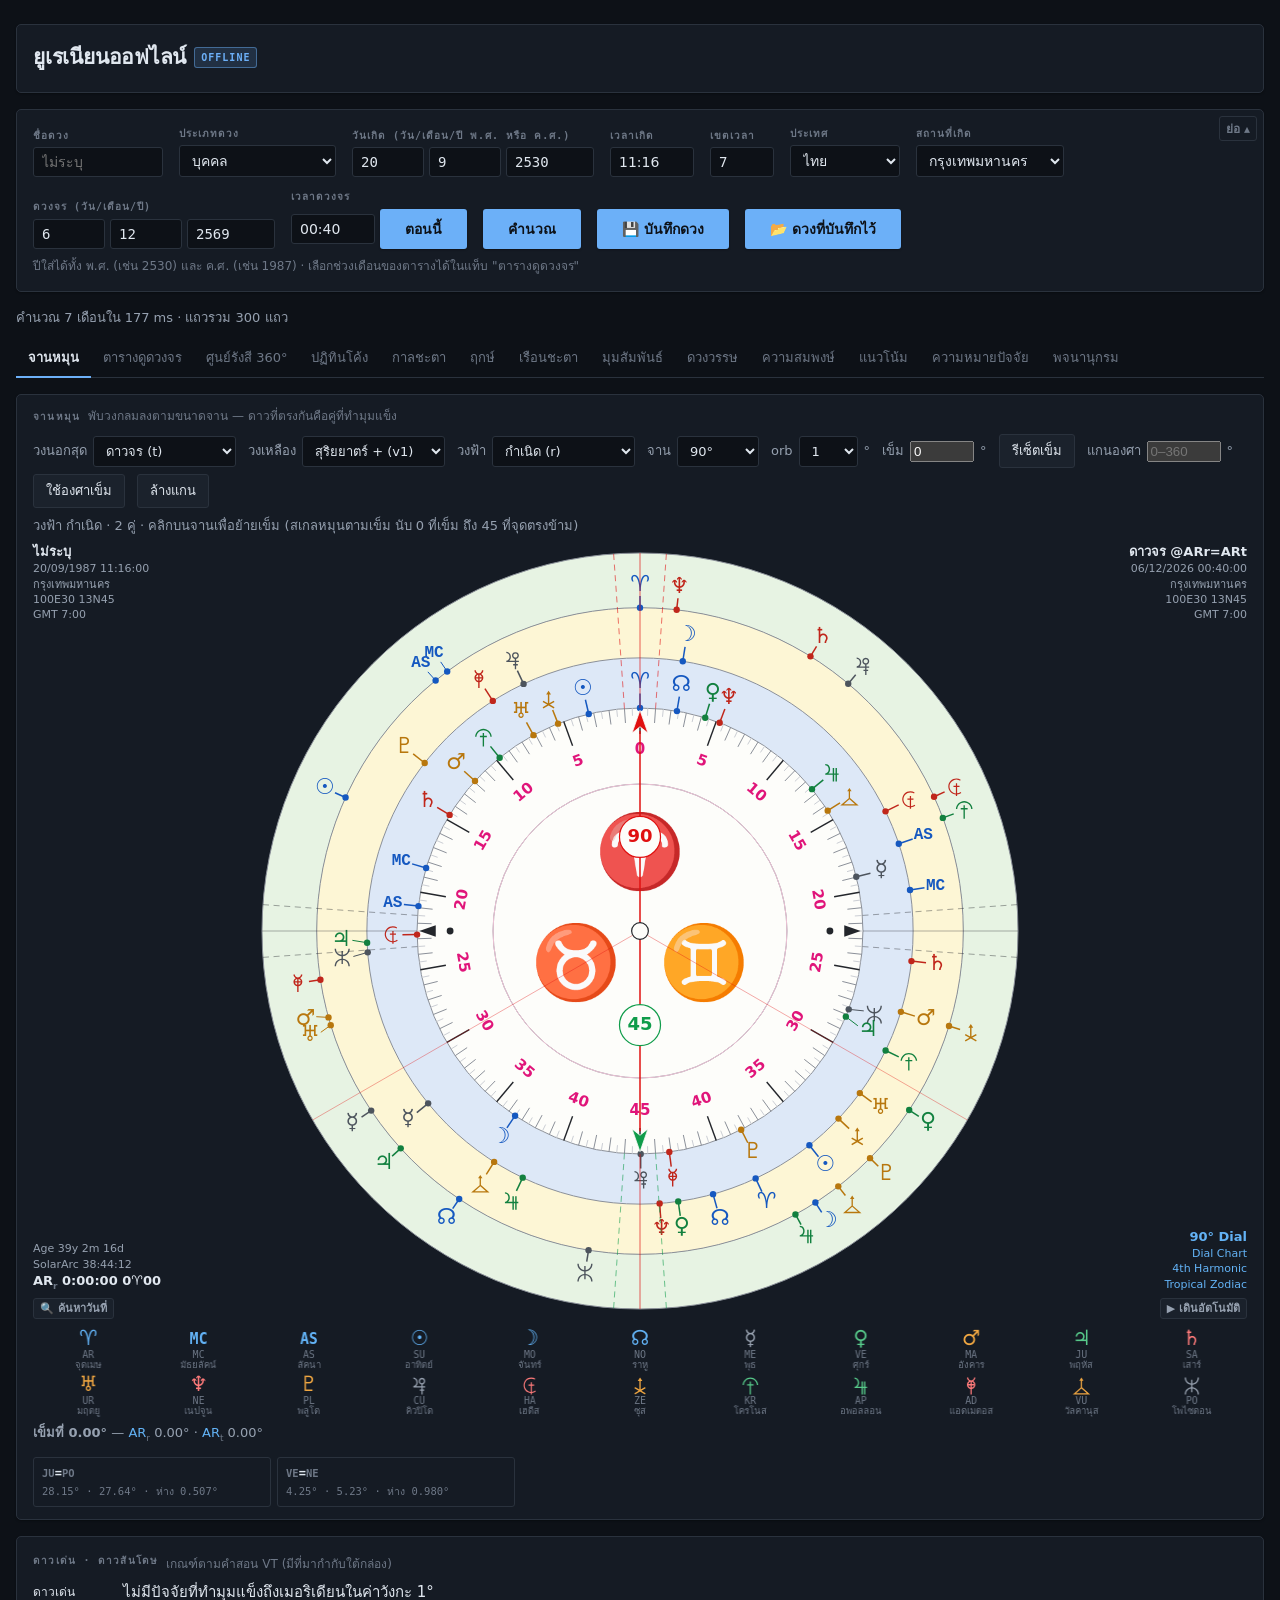
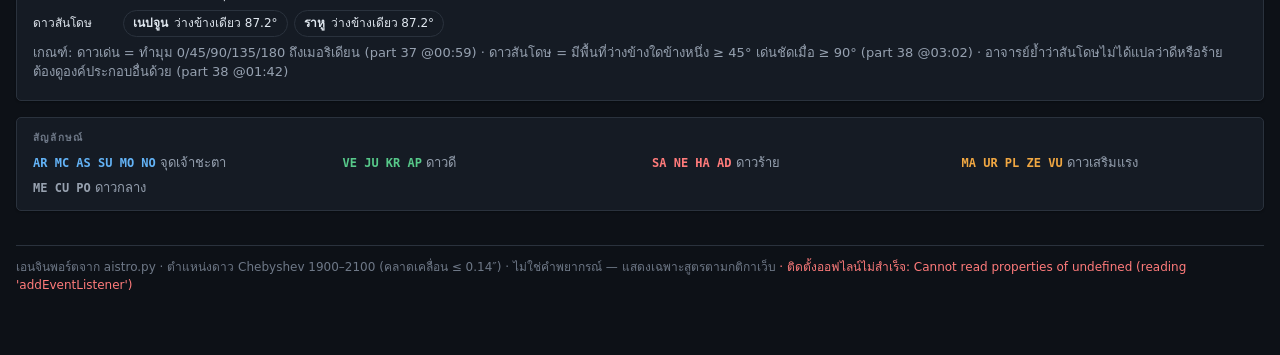
==== commit be5a300d: "Add files via upload" ====
--- a/index.html
+++ b/index.html
@@ -1,5 +1,7 @@
 <!doctype html>
-<html lang="th">
+<!-- v126: ผู้ใช้สั่ง "ดำเสมอ" — บังคับธีมมืดไม่ว่าเครื่องตั้งโหมดอะไร (ไม่มีปุ่มสลับ)
+     ชุดสีมาจาก :root[data-theme="dark"] ใน style.css ที่มีอยู่แล้ว ไม่ได้เพิ่มสีใหม่ -->
+<html lang="th" data-theme="dark">
 <head>
 <meta charset="utf-8">
 <meta name="viewport" content="width=device-width,initial-scale=1,viewport-fit=cover">
@@ -13,7 +15,7 @@
      ไม่งั้นแคช HTTP ของเบราว์เซอร์เสิร์ฟของเก่าคู่กับ index.html ใหม่ แล้วพังเงียบ ๆ
      (เจอจริง 2 ครั้ง: กฎ .dl-auto หาย และ transitAspectDates ไม่มี)
      test_binary.js ตรวจว่าเลขตรงกับ sw.js เสมอ -->
-<link rel="stylesheet" href="style.css?v=urain-v125">
+<link rel="stylesheet" href="style.css?v=urain-v126">
 </head>
 <body>
 <div class="wrap">
@@ -676,14 +678,14 @@
   <span id="swstat"></span></footer>
 </div>
 
-<script src="glyphs.js?v=urain-v125"></script>
-<script src="places.js?v=urain-v125"></script>
-<script src="engine.js?v=urain-v125"></script>
-<script src="render.js?v=urain-v125"></script>
+<script src="glyphs.js?v=urain-v126"></script>
+<script src="places.js?v=urain-v126"></script>
+<script src="engine.js?v=urain-v126"></script>
+<script src="render.js?v=urain-v126"></script>
 <script>
 "use strict";
 const $ = (id) => document.getElementById(id);
-const SW_CACHE = "urain-v125";   // ต้องตรงกับ CACHE ใน sw.js
+const SW_CACHE = "urain-v126";   // ต้องตรงกับ CACHE ใน sw.js
 let TL = null, LIFE = null, DIALSTATE = null, DIALPOS = null;
 let DIALHITS = [], DIALSEL = null, AXLAY = null;
 let DIALMARKS = null, _markTimer = 0;   // วงเส้นประกะพริบครอบดาวของสูตร (v80)
@@ -3879,7 +3881,7 @@
   if (DICT_STATE === "ready") return Promise.resolve();
   if (!DICT_PROMISE) {
     DICT_STATE = "loading";
-    DICT_PROMISE = AISTRO.loadDict("dict.json.gz?v=urain-v125")
+    DICT_PROMISE = AISTRO.loadDict("dict.json.gz?v=urain-v126")
       .then(() => { DICT_STATE = "ready"; })
       .catch((e) => { DICT_STATE = "error"; DICT_PROMISE = null; throw e; });
   }
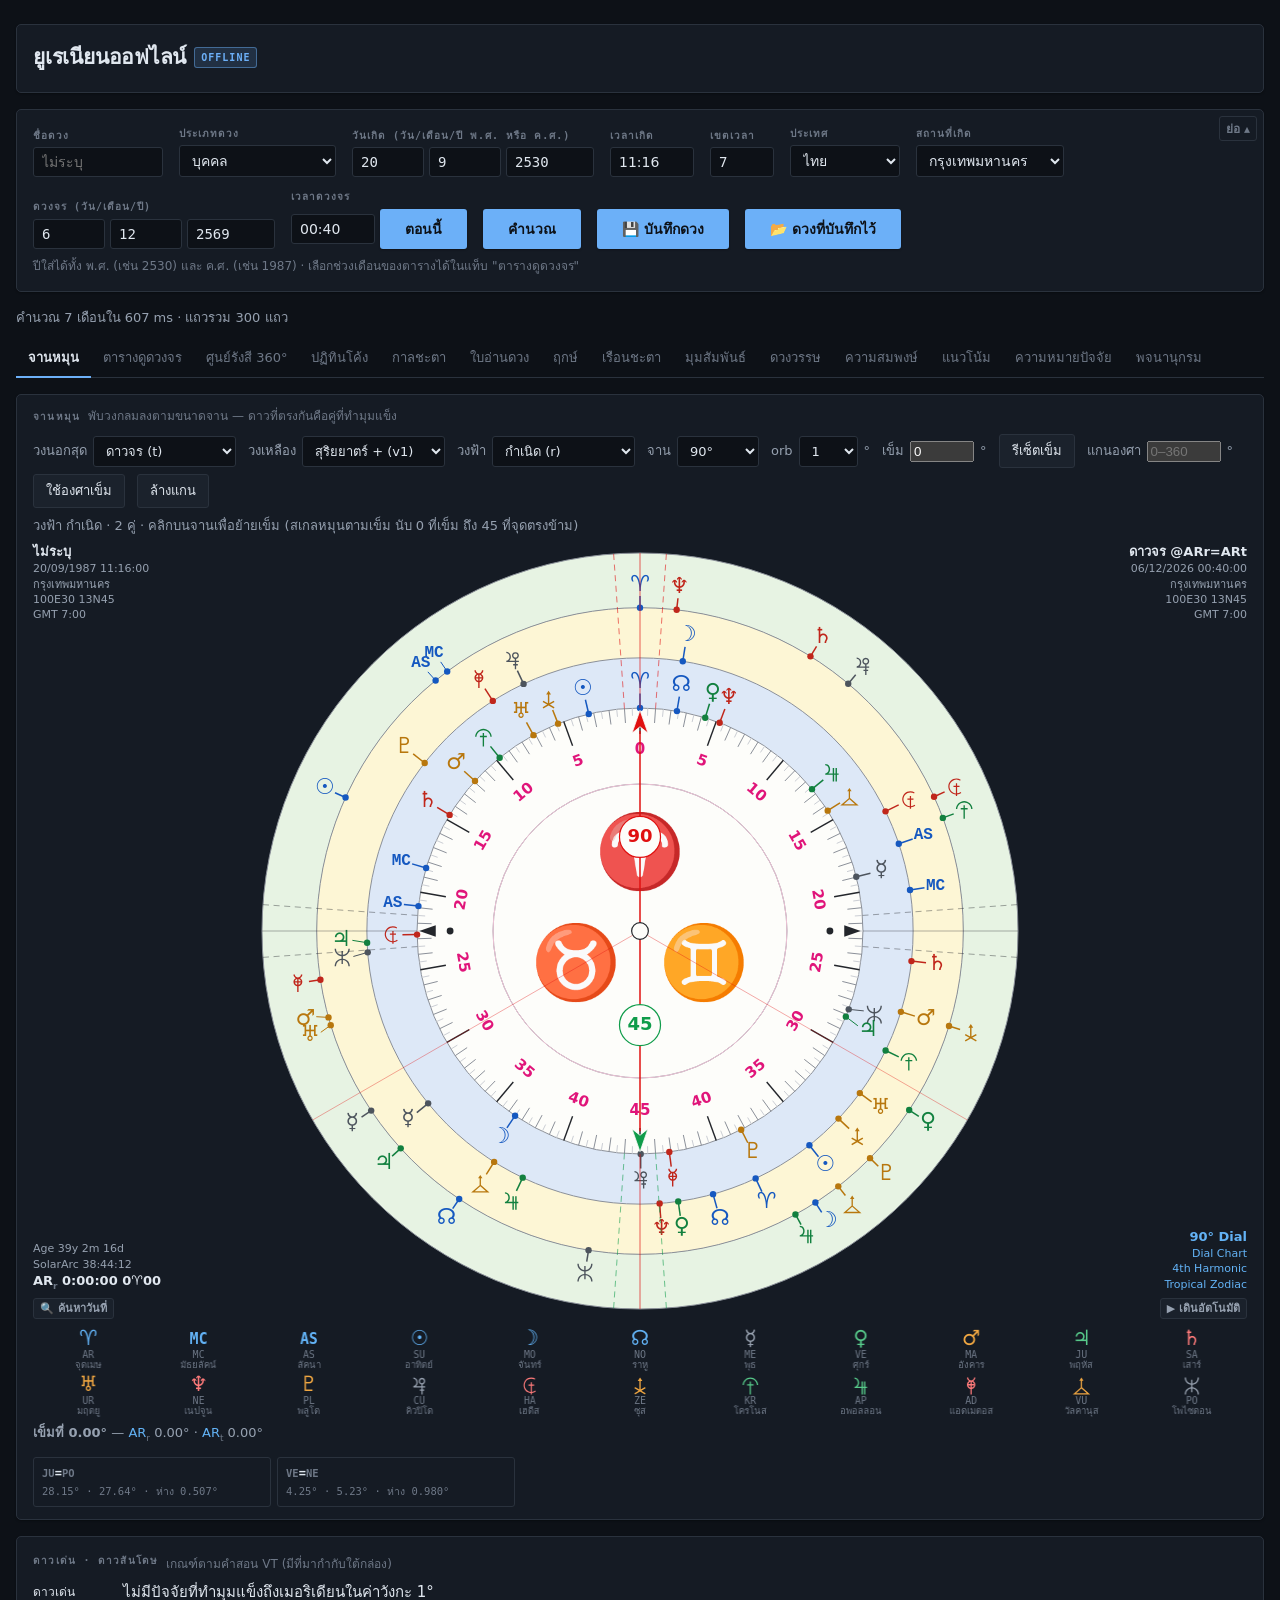
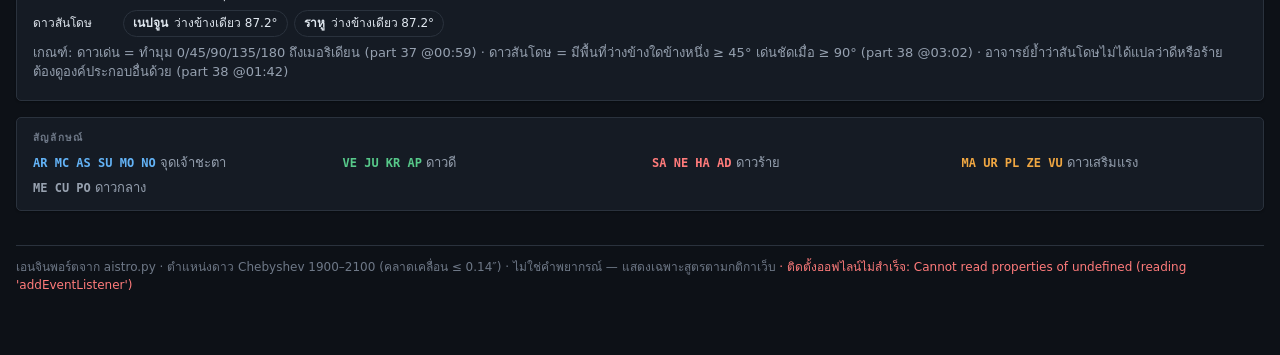
==== commit 1c9d044b: "Add files via upload" ====
--- a/index.html
+++ b/index.html
@@ -15,7 +15,7 @@
      ไม่งั้นแคช HTTP ของเบราว์เซอร์เสิร์ฟของเก่าคู่กับ index.html ใหม่ แล้วพังเงียบ ๆ
      (เจอจริง 2 ครั้ง: กฎ .dl-auto หาย และ transitAspectDates ไม่มี)
      test_binary.js ตรวจว่าเลขตรงกับ sw.js เสมอ -->
-<link rel="stylesheet" href="style.css?v=urain-v126">
+<link rel="stylesheet" href="style.css?v=urain-v129">
 </head>
 <body>
 <div class="wrap">
@@ -119,6 +119,7 @@
   <button type="button" class="tab" data-p="pctr">ศูนย์รังสี 360°</button>
   <button type="button" class="tab" data-p="pcal">ปฏิทินโค้ง</button>
   <button type="button" class="tab" data-p="phor">กาลชะตา</button>
+  <button type="button" class="tab" data-p="pread">ใบอ่านดวง</button>
   <button type="button" class="tab" data-p="pelec">ฤกษ์</button>
   <button type="button" class="tab" data-p="phouse">เรือนชะตา</button>
   <button type="button" class="tab" data-p="pasp">มุมสัมพันธ์</button>
@@ -159,6 +160,10 @@
   <label><input type="checkbox" data-k="onlyPer"> เฉพาะถึงเจ้าชะตา 🔵</label>
   <label><input type="checkbox" data-k="onlyGood"> มีดาวดี 🟢</label>
   <label><input type="checkbox" data-k="onlyBad"> มีดาวร้าย 🔴</label>
+  <span class="sep"></span>
+  <!-- v127: ประตูเรือน (แนวคิด AISTRO) — ชุดเดียวกับปฏิทินโค้ง ใช้ตัวกรองเดิมของตาราง -->
+  <span class="lbl">ประตูเรือน</span>
+  <select id="tgate" title="แสดงเฉพาะแถวที่มีปัจจัยซึ่งอยู่ในเรือนนั้นของดวงกำเนิด"></select>
   <button type="button" id="clearf" class="clearf" hidden>ล้างตัวกรอง</button>
   <span class="fwarn" id="fwarn" hidden></span>
   <p class="dialnote" id="mdialnote" hidden></p>
@@ -469,6 +474,13 @@
     <button type="button" id="calgo">คำนวณ</button>
     <b class="mrsum" id="calcount"></b>
   </div>
+  <!-- v127: ประตูเรือน — แนวคิดของ AISTRO "12 เรือน = 12 ประตูสู่ภาพดาว" (สายเว็บ อ.มาร์ค)
+       กรองแสดงเฉพาะสมการที่มีปัจจัยซึ่งอยู่ในเรือนนั้นของดวงกำเนิด · ไม่แตะสูตร/วันที่ใด ๆ -->
+  <div class="dictlook" id="calgaterow">
+    <span class="lbl">ประตูเรือน</span>
+    <span class="laychips" id="calgate"></span>
+    <span class="hint" id="calgatewho"></span>
+  </div>
   <div id="caltop"></div>
   <div id="calday"></div>
   <div id="callist"><p class="svempty">เลือกชนิดสมการแล้วกดคำนวณ</p></div>
@@ -490,6 +502,21 @@
   <div class="dictlook"><span class="lbl">เรื่องที่จับได้</span>
     <span class="laychips" id="hortopics"></span></div>
   <div id="horout"><p class="svempty">พิมพ์คำถามแล้วกด "ตอบ"</p></div>
+</section>
+</div>
+
+<div class="panel" id="pread">
+<!-- v129: ใบอ่านดวง — ร้อยสี่ขั้นของ AISTRO (ภาพ 7) ในหน้าเดียว · สายเว็บ อ.มาร์ค
+     ผู้ใช้เลือก (29 ก.ย. 2026): ดวงกำเนิด + โค้งสุริยยาตร์ ณ วันดวงจร · orb = ORB_RT 1.0° ·
+     คำแปล 7 สูตรแรก · สูตรเล็กไม่มีดาวร่วมกับสูตรใหญ่ = จาง (ไม่ลบ) · คำสอน VT แยกกล่องติดป้าย -->
+<section class="legend" id="readbox">
+  <h3>ใบอ่านดวง</h3>
+  <p class="dialnote">เรียงหลักฐานตามสี่ขั้นของ AISTRO (ภาพ 7): <b>ข้อมูล → โครงสร้าง → น้ำหนัก → คำแปลตำรา</b> ·
+    ดวงกำเนิด (r) + โค้งสุริยยาตร์ (v1) ณ <b>วันดวงจรในหน้าตั้งดวง</b> · วังกะ 1.0° บนจาน 22.5° ·
+    หน้านี้เรียงหลักฐานและยกคำแปลตำราเท่านั้น <b>ไม่สรุปคำทำนายแทนผู้อ่าน</b></p>
+  <div class="dictlook"><span class="lbl">หัวข้อ</span>
+    <select id="readgate"><option value="0">ทั้งดวง</option></select></div>
+  <div id="readout"><p class="svempty">กดคำนวณดวงก่อน</p></div>
 </section>
 </div>
 
@@ -678,14 +705,54 @@
   <span id="swstat"></span></footer>
 </div>
 
-<script src="glyphs.js?v=urain-v126"></script>
-<script src="places.js?v=urain-v126"></script>
-<script src="engine.js?v=urain-v126"></script>
-<script src="render.js?v=urain-v126"></script>
+<script src="glyphs.js?v=urain-v129"></script>
+<script src="places.js?v=urain-v129"></script>
+<script src="engine.js?v=urain-v129"></script>
+<script src="render.js?v=urain-v129"></script>
 <script>
 "use strict";
 const $ = (id) => document.getElementById(id);
-const SW_CACHE = "urain-v126";   // ต้องตรงกับ CACHE ใน sw.js
+// v127 ประตูเรือน — ประกาศไว้หัวสคริปต์ เพราะ clearResults()/run() ใช้ก่อนถึงบรรทัดนิยามฟังก์ชัน
+let CALGATE = 0;          // ปฏิทินโค้ง: 0 = ทั้งหมด · 1..12 = เรือนที่เลือก
+let TGATE_SIG = "";
+let READ = null, READ_SIG = "";    // v129 ใบอ่านดวง: ผลล่าสุด · ลายเซ็นดวงกำเนิด (เปลี่ยนดวง = หัวข้อกลับเป็นทั้งดวง)       // ตารางดูดวงจร: ลายเซ็นดวงกำเนิดล่าสุด (เปลี่ยนดวง = รีเซ็ตเรือน)
+// ── ป้ายน้ำหนักหลักฐาน (v128 · ผู้ใช้สั่ง) ─────────────────────────────────────
+// พีระมิด AISTRO ภาพ 6–7: ① A=B หลัก · ② A/B=C รอง · ③ A/B=C/D ประกอบ · ④ A+B−C=D เสริม
+// แดน = A=B=C ที่เป็นดาวเดี่ยวล้วน → น้ำหนักสูง (RULES ข้อ 0.1)
+// เป็น "ป้าย" เท่านั้น — ไม่กรองสูตร ไม่เปลี่ยนลำดับ ไม่เปลี่ยนคำแปล (คีย์ยังเป็นตามข้อ 0)
+// kinds = ชนิดของแต่ละข้างในสมการ: "one" ดาวเดี่ยว · "mid" A/B · "abc" A+B−C
+function pyrTier(kinds) {
+  const nMid = kinds.filter((k) => k === "mid").length;
+  const nAbc = kinds.filter((k) => k === "abc").length;
+  const nSyn = nMid + nAbc;
+  if (!nSyn) return kinds.length >= 3 ? "dan" : "1";
+  if (nSyn === 1) return nAbc ? "4" : "2";
+  if (nMid === 2 && !nAbc) return "3";
+  return "x";                    // เกินพีระมิด: A+B−C=D+E−F · A/B=C+D−E · A/B=C/D=E/F
+}
+const PYR_TH = {
+  dan: ["แดน · สูง", "แดน: ดาวเดี่ยวล้วนตรงกัน = แหล่งอิทธิพล น้ำหนักสูง (RULES 0.1)"],
+  1: ["① หลัก", "ชั้น 1 A=B: โครงสร้างหลัก น้ำหนักสูงสุด (AISTRO ภาพ 6–7)"],
+  2: ["② รอง", "ชั้น 2 A/B=C: หลักฐานรอง ใช้ประกอบโครงสร้างหลัก (AISTRO ภาพ 6–7)"],
+  3: ["③ ประกอบ", "ชั้น 3 A/B=C/D: หลักฐานประกอบ น้ำหนักลดหลั่น (AISTRO ภาพ 6–7)"],
+  4: ["④ เสริม", "ชั้น 4 A+B−C=D: จุดเล็ก ใช้ขยายรายละเอียดเท่านั้น (AISTRO ภาพ 6–7 · RULES 0.1)"],
+  x: ["นอกพีระมิด", "จุดสังเคราะห์หลายตัวต่อกัน ไม่อยู่ในพีระมิดหลักฐาน (AISTRO ภาพ 10)"],
+};
+function pyrBadge(kinds) {
+  const t = pyrTier(kinds), [lbl, tip] = PYR_TH[t];
+  return `<span class="pyr pyr-${t}" data-pyr="${t}" title="${tip}">${lbl}</span>`;
+}
+// ข้อ 2: เตือนเมื่อสมการมีจุดสังเคราะห์ (A/B หรือ A+B−C) มากกว่า 1 ตัว — เตือนเท่านั้น ไม่ตัดสูตร
+function pyrWarn(kinds) {
+  const n = kinds.filter((k) => k !== "one").length;
+  if (n < 2) return "";
+  return `<p class="pyrwarn">⚠️ สมการนี้มีจุดสังเคราะห์ ${n} ตัว — หลัก AISTRO (ภาพ 10) ` +
+    `ให้ใช้ A/B หรือ A+B−C เพียงตัวเดียวเป็น "หัวเรื่อง" ที่เหลือเป็นดาวเดี่ยว ` +
+    `ถ้าใส่หลายตัว ความหมายคูณกันจนตีความได้ทุกทาง` +
+    (pyrTier(kinds) === "3" ? ` · A/B=C/D ยังนับเป็นหลักฐานชั้น ③ ได้ แต่น้ำหนักน้อย` : "") +
+    ` · สูตรยังคำนวณครบตามเดิม</p>`;
+}
+const SW_CACHE = "urain-v129";   // ต้องตรงกับ CACHE ใน sw.js
 let TL = null, LIFE = null, DIALSTATE = null, DIALPOS = null;
 let DIALHITS = [], DIALSEL = null, AXLAY = null;
 let DIALMARKS = null, _markTimer = 0;   // วงเส้นประกะพริบครอบดาวของสูตร (v80)
@@ -765,6 +832,7 @@
   // ปฏิทินโค้ง — บั๊กชั้นเดียวกับจานเรือน/กราฟแนวโน้ม: ถ้าไม่ล้าง รายการสมการของ
   // ดวงเก่าค้างบนจอ และกดแถวยังอ่าน CAL.rows ชุดเก่าได้ (เจอตอนทำ All=V · v91)
   CAL.ev = null; CAL.rows = null; CAL.key = ""; CAL.dayJd = undefined;
+  CALGATE = 0; $("calgate").innerHTML = ""; $("calgatewho").textContent = "";
   $("caltop").innerHTML = "";
   $("calday").innerHTML = "";
   $("callist").innerHTML = '<p class="svempty">เลือกชนิดสมการแล้วกดคำนวณ</p>';
@@ -779,6 +847,8 @@
   if (ELEC_LAST && ELEC_SIG)
     ELEC_STASH = { sig: ELEC_SIG, html: $("elecout").innerHTML, last: ELEC_LAST };
   ELEC_LAST = null;
+  READ = null;
+  $("readout").innerHTML = '<p class="svempty">กดคำนวณดวงก่อน</p>';
   $("elecout").innerHTML =
     '<p class="svempty">กำหนดช่วงเวลาที่ทำได้จริง แล้วกด "หาฤกษ์"</p>';
   // ── v98: ยามกลาง (uitest หมวด 11) ไล่ทุกแท็บแล้วจับได้อีก 4 ที่ที่ไม่เคยถูกล้าง ──
@@ -959,6 +1029,7 @@
            place: placeTxt0 === "กำหนดเอง…" ? "" : placeTxt0 };
     elecRestore();         // v125: ดวงกำเนิด/สถานที่/เขตเวลาเดิม = คืนผลฤกษ์ที่พักไว้
     renderNotable(R);      // v123: ดาวเด่น/ดาวสันโดษ (อ่านจากค่าที่คำนวณแล้ว)
+    readRender();          // v129: ใบอ่านดวง (ต้องหลัง TL)
     renderHouseWheel(R);   // v115: ต้องหลัง TL — จานแบบ swDraw ใช้วันเวลา/สถานที่จาก TL ที่มุมบนซ้าย
     $("tlmonth").innerHTML = $("cmpmonth").innerHTML;
     $("tlmonth").value = String(mb);   // ดัชนีของเดือนดวงจร = จำนวนเดือนที่ย้อนหลัง
@@ -973,6 +1044,11 @@
     DIALSTATE = null; CTRLAY = null;
     showPanel(CUR_PANEL);          // วาดแท็บที่เปิดอยู่ใหม่ด้วยดวงล่าสุด
     $("tools").style.display = "";
+    // v127: ดวงใหม่ = ชุดเรือนใหม่ → รีเซ็ตเป็น "ทุกเรือน" เหมือนปฏิทินโค้ง
+    // (ค้างเลขเรือนไว้ = กรองเรือน 7 ของอีกคนเงียบ ๆ — เจอตอนทดสอบเปลี่ยนดวง)
+    if (!TGATE_SIG || TGATE_SIG !== TL.jd + "|" + TL.lat + "|" + TL.lon) $("tgate").value = "0";
+    TGATE_SIG = TL.jd + "|" + TL.lat + "|" + TL.lon;
+    tGateFill();
     applyFilters();
     st.className = "";
     st.textContent = `คำนวณ ${months.length} เดือนใน ` +
@@ -1689,7 +1765,7 @@
   return `<div class="scrow scpic f-${AISTRO.FACTOR_CLASS[p.t]}" data-kind="abc"` +
     ` data-a="${p.a}" data-b="${p.b}" data-c="${p.t}" data-o="${p.o.toFixed(3)}" data-lv="${lv}">` +
     `<b>${scCode(p.a, "r")} = ${scCode(p.b, "r")} = ${scCode(p.t, "t")}</b>` +
-    `<span class="sccls">ภาพดาว</span>` +
+    `<span class="sccls">ภาพดาว</span>` + pyrBadge(["one", "one", "one"]) +
     `<span class="sclv sclv${lv}" title="orb ${p.o.toFixed(2)}°">${LV_DOT[lv]}</span>` +
     `<span class="scsc"></span></div>`;
 }
@@ -3881,7 +3957,7 @@
   if (DICT_STATE === "ready") return Promise.resolve();
   if (!DICT_PROMISE) {
     DICT_STATE = "loading";
-    DICT_PROMISE = AISTRO.loadDict("dict.json.gz?v=urain-v126")
+    DICT_PROMISE = AISTRO.loadDict("dict.json.gz?v=urain-v129")
       .then(() => { DICT_STATE = "ready"; })
       .catch((e) => { DICT_STATE = "error"; DICT_PROMISE = null; throw e; });
   }
@@ -4377,6 +4453,33 @@
 ];
 let CAL = { win: 1, on: { "Ar=Bv": true, "Av1=Bv2": true }, ev: null, rows: null, key: "",
   dsort: "tier" };
+// ── ประตูเรือน (v127 · แนวคิด AISTRO "เรือน → ภาพดาว → เวลา") ─────────────────
+// เรือนใช้ชุดเดียวกับแท็บเรือนชะตา (แกน AR/MC ต้นเรือน 4 · uranianHouses ที่สอบเทียบเว็บ 22/22)
+// AR ไม่นับเป็นสมาชิกเรือน — ระดับคำแปล AR "ไม่เข้าเรือน" (จานเรือนก็กรอง AR ออกเหมือนกัน)
+// เป็นตัวกรองการแสดงผลล้วน: สมการ วันที่ มุม และลำดับเหมือนเดิมทุกแถว
+function calGateSet(R) {
+  const axis = AISTRO.uranianAxis(R), h = AISTRO.uranianHouses(R, axis, 4), out = {};
+  for (let n = 1; n <= 12; n++) out[n] = h[n].filter((c) => c !== "AR");
+  return out;
+}
+function calGatePass(e, members) {
+  return [e.a, e.b, e.c].some((c) => c && members.indexOf(c) >= 0);
+}
+function calGateChips() {
+  const box = $("calgate"); if (!box) return;
+  const H = TL ? calGateSet(TL.R) : null;
+  let h = `<button type="button" data-gate="0" class="laychip${CALGATE === 0 ? " on" : ""}">ทั้งหมด</button>`;
+  for (let n = 1; n <= 12; n++) {
+    const empty = H && !H[n].length;
+    h += `<button type="button" data-gate="${n}" class="laychip${CALGATE === n ? " on" : ""}${empty ? " gempty" : ""}"` +
+      ` title="${H ? (H[n].join(" ") || "เรือนว่าง") : ""}">${n}</button>`;
+  }
+  box.innerHTML = h;
+  $("calgatewho").textContent = !H || !CALGATE ? "" :
+    (H[CALGATE].length ? `เรือน ${CALGATE}: ${H[CALGATE].join(" · ")}`
+                       : `เรือน ${CALGATE} ไม่มีดาว — ไม่มีสมการให้แสดง`);
+}
+
 // ── ชั้นความแรง (v91) — ตามลำดับในตำรา: ดาวเดียว > ศูนย์รังสี > จุดอิทธิพล ──
 // เป็นการจัดชั้น "ความแรง" ไม่ใช่การตัดสินดี/ร้าย (ดี/ร้ายอยู่คอลัมน์ถัดไป)
 const CAL_TIER = { "Ar=Bv": 1, "Av1=Bv2": 1, "Ar/Br=Bv": 2, "Ar=Br/Bv": 2,
@@ -4671,6 +4774,10 @@
     `<span class="cdpm cdpm-${lv}" title="ถ้าเวลาเกิดผิด 1 นาที เวลานี้เลื่อน ${
       Math.round(s)} นาที">${pm}</span>`;
 }
+$("calgate").addEventListener("click", (e) => {
+  const b = e.target.closest("button[data-gate]"); if (!b) return;
+  CALGATE = +b.dataset.gate; calRun();
+});
 function calRun() {
   if (!TL) { $("callist").innerHTML = '<p class="svempty">กดคำนวณดวงก่อน</p>'; return; }
   const kinds = CAL_KIND_TH.map(([k]) => k).filter((k) => CAL.on[k]);
@@ -4690,7 +4797,10 @@
     calShiftAll(CAL.rows);
     CAL.key = key;
   }
-  const rows = CAL.rows;
+  // ประตูเรือน: กรองการแสดงผลเท่านั้น — CAL.rows ครบเหมือนเดิม และแถวยังชี้ด้วย e.i เดิม
+  const gm = CALGATE ? calGateSet(TL.R)[CALGATE] : null;
+  const rows = gm ? CAL.rows.filter((e) => calGatePass(e, gm)) : CAL.rows;
+  calGateChips();
   const MTH = AISTRO_RENDER.MONTH_TH;
   // แถบสีสลับ "ทีละวัน" — ผู้ใช้บอกว่าสีเดียวกันหมดแล้วดูช่วงวันยาก (v93)
   let html = "", lastMonth = "", todayDone = false, lastDay = "", band = false;
@@ -4708,14 +4818,15 @@
       html += `<div class="calmonth">${MTH[c[1] - 1]} ${c[0] + 543}</div>`;
       lastMonth = mKey;
     }
-    html += calRowHTML(e, i, band);
+    html += calRowHTML(e, e.i, band);    // e.i = ตำแหน่งใน CAL.rows (ไม่ใช่ลำดับหลังกรอง)
   });
   if (!todayDone) html += `<div class="caltoday">← วันนี้</div>`;
   $("callist").innerHTML = html || '<p class="svempty">ไม่มีสมการในช่วงนี้</p>';
   $("calday").innerHTML = "";
   $("caltop").innerHTML = rows.length ? calTopHTML(calDays(rows)) : "";
-  const merged = CAL.ev.length - rows.length;
-  $("calcount").textContent = `${rows.length} สมการ` +
+  const merged = CAL.ev.length - CAL.rows.length;
+  $("calcount").textContent = (gm ? `เรือน ${CALGATE}: ${rows.length} จาก ${CAL.rows.length} สมการ`
+                                  : `${rows.length} สมการ`) +
     (merged ? ` · รวมสัญกรณ์ซ้ำ ${merged}` : "") +
     (rows.length > 300 ? " · กองทัพจุด — ลองปิดชนิดที่เบาลง" : "");
   // เลื่อนไปที่เส้นวันนี้
@@ -4940,6 +5051,194 @@
 }
 $("horgo").addEventListener("click", horAsk);
 $("horq").addEventListener("keydown", (e) => { if (e.key === "Enter") horAsk(); });
+
+// ── ใบอ่านดวง (v129 · สายเว็บ AISTRO ภาพ 6/7/10/11/12 + RULES 0.1) ─────────────
+// ตัวเลขทั้งหมดมาจาก engine (chartAt/layerPositions/clusterOnDial) · คำแปลยกจากพจนานุกรม
+// ไม่มีประโยคที่เครื่องแต่ง · ป้ายชั้น/การจัดกลุ่ม/การทำจาง เป็นการ "จัดวาง" ไม่ตัดสูตรทิ้ง
+//   สูตรใหญ่: แดน (ดาวกำเนิดเดี่ยว 3 ดวงตรงกัน) · ① A=B กำเนิด · ① Xv1=Yr (โค้งถึงกำเนิด)
+//   สูตรเล็ก: ② A/B(r)=Cv1 · ④ A+B−C(r)=Dv1   (โค้งกระตุ้นจุดสังเคราะห์ของดวงกำเนิด)
+//   รองรับ (ผู้ใช้เลือกแบบ ก): สูตรเล็กมีรหัสดาวร่วมกับสูตรใหญ่อย่างน้อย 1 ดวง
+//   ไม่รวม ③ A/B=C/D และ ②/④ ภายในดวงกำเนิดล้วน — หน้านี้เน้น "สิ่งที่โค้งกระตุ้น ณ วันนั้น"
+const READ_MEAN_N = 7, READ_KID_SHOW = 3;
+function readDial(a, b) { return elecDial(a, b); }
+// มุมจริงสาย 22.5 ที่ใกล้ที่สุดของระยะห่างสองตำแหน่ง (0..180)
+function readAng(a, b) {
+  const d = Math.abs((((a - b) % 360) + 540) % 360 - 180);
+  return Math.round(d / 22.5) * 22.5;
+}
+function readMid(a, b) {                       // ศูนย์รังสี (บนจาน 22.5 ด้านใกล้/ไกลให้ผลเท่ากัน)
+  return AISTRO.mod360(a + AISTRO.mod360(b - a) / 2);
+}
+function readBuild(R, V, orb) {
+  const C = AISTRO.CODE_ORDER.filter((c) => R[c] !== undefined);
+  const big = [], small = [];
+  // แดน + ① กำเนิด (กฎลูกโซ่แตกทุกคู่ แล้วตัดคู่ที่เกินวังกะ เหมือนแท็บฤกษ์)
+  for (const g of AISTRO.clusterOnDial(R, 22.5, orb)) {
+    const m = g.members;
+    for (let i = 0; i < m.length; i++)
+      for (let j = i + 1; j < m.length; j++) {
+        const o = readDial(R[m[i]], R[m[j]]);
+        if (o <= orb) big.push({ tier: "1", src: "r", f: [m[i], m[j]], o,
+          txt: `${m[i]}=${m[j]}`, ang: readAng(R[m[i]], R[m[j]]),
+          mean: { type: "A", p: m[i], axis: m[j] } });
+        for (let k = j + 1; k < m.length; k++) {
+          const t = [m[i], m[j], m[k]];
+          const w = Math.max(o, readDial(R[t[0]], R[t[2]]), readDial(R[t[1]], R[t[2]]));
+          if (w <= orb) big.push({ tier: "dan", src: "r", f: t, o: w, txt: t.join("="),
+            mean: { type: "ABC", a: t[0], b: t[1], c: t[2] } });
+        }
+      }
+  }
+  // ① โค้งถึงกำเนิด Xv1 = Yr (X ≠ Y — ตัวเดียวกันคือโค้งเองหาร 22.5 ลงตัว ไม่ใช่สมการ)
+  for (const x of C) for (const y of C) {
+    if (x === y) continue;
+    const o = readDial(V[x], R[y]);
+    if (o <= orb) big.push({ tier: "1", src: "v", f: [x, y], o, ang: readAng(V[x], R[y]),
+      txt: `${x}v1=${y}r`, mean: { type: "A", p: x, axis: y } });
+  }
+  // ② A/B(r) = Cv1  ·  ④ A+B−C(r) = Dv1
+  for (let i = 0; i < C.length; i++) for (let j = i + 1; j < C.length; j++) {
+    const a = C[i], b = C[j], mp = readMid(R[a], R[b]);
+    for (const c of C) {
+      if (c === a || c === b) continue;
+      const o = readDial(mp, V[c]);
+      if (o <= orb) small.push({ tier: "2", f: [a, b, c], o, txt: `${a}/${b}=${c}v1`,
+        mean: { type: "AB", a, b, axis: c } });
+      const sp = AISTRO.mod360(R[a] + R[b] - R[c]);
+      for (const d of C) {
+        if (d === a || d === b || d === c) continue;
+        const o4 = readDial(sp, V[d]);
+        if (o4 <= orb) small.push({ tier: "4", f: [a, b, c, d], o: o4,
+          txt: `${a}+${b}−${c}=${d}v1`, mean: { type: "ABC", a, b, c } });
+      }
+    }
+  }
+  const W = { dan: 0, 1: 1 };
+  big.sort((x, y) => W[x.tier] - W[y.tier] || x.o - y.o);
+  small.sort((x, y) => x.tier.localeCompare(y.tier) || x.o - y.o);
+  return { big, small };
+}
+// จัดสูตรเล็กเข้าใต้สูตรใหญ่ที่มีรหัสดาวร่วมกัน "มากที่สุด" (เสมอกัน = ตัวที่น้ำหนักสูงกว่า)
+// เดิมเอาตัวแรกที่ร่วมแค่ 1 ดวง → แดนที่มี AR กินสูตรเล็กไป 3,831 สูตร (เห็นจากดวงจริง)
+// การรองรับยังเป็นแบบ ก (ร่วม ≥ 1 ดวง) · ไม่มีเลย = จาง
+function readNest(big, small) {
+  for (const b of big) b.kids = [];
+  const lone = [];
+  for (const s of small) {
+    let host = null, best = 0;
+    for (const b of big) {
+      const n = b.f.filter((c) => s.f.indexOf(c) >= 0).length;
+      if (n > best) { best = n; host = b; }
+    }
+    if (host) host.kids.push(s); else lone.push(s);
+  }
+  return lone;
+}
+function readRender() {
+  const out = $("readout");
+  if (!TL) { out.innerHTML = '<p class="svempty">กดคำนวณดวงก่อน</p>'; return; }
+  const esc = AISTRO_RENDER.esc, R = TL.R, orb = AISTRO.ORB_RT;
+  const sig = [TL.jd, TL.lat, TL.lon].join("|");
+  const gsel = $("readgate"), G = calGateSet(R);
+  if (sig !== READ_SIG || gsel.options.length !== 13) {
+    READ_SIG = sig;
+    gsel.innerHTML = `<option value="0">ทั้งดวง</option>` +
+      [1,2,3,4,5,6,7,8,9,10,11,12].map((n) =>
+        `<option value="${n}">เรือน ${n}${G[n].length ? " · " + G[n].join(" ") : " · (ว่าง)"}</option>`).join("");
+    gsel.value = "0";
+  }
+  const gate = +gsel.value, mem = gate ? G[gate] : null;
+  const V = ctrLayers(["r", "v1"]).v1;
+  const all = readBuild(R, V, orb);
+  // ประตูเรือน: กรองการแสดงผลตามปัจจัยในเรือนของดวงกำเนิด (ไม่แตะตัวเลข)
+  const pass = (e) => !mem || e.f.some((c) => mem.indexOf(c) >= 0);
+  const big = all.big.filter(pass), small = all.small.filter(pass);
+  const lone = readNest(big, small);
+  const arc = AISTRO.mod360(V.SU - R.SU);
+  const wp = jdLocalParts(TL.jdT);
+  const age = (TL.jdT - TL.jd) / 365.2422;
+  const cnt = (t, arr) => arr.filter((e) => e.tier === t).length;
+  const dm = (v) => `${Math.floor(v)}°${String(Math.floor((v % 1) * 60)).padStart(2, "0")}′`;
+  let h = `<div class="rdstep"><div class="rdh">ขั้น 1 · ข้อมูล</div>` +
+    `<p>วันที่อ่าน <b>${wp.d}/${wp.m}/${wp.y + 543}</b> (วันดวงจร) · อายุ ${age.toFixed(1)} ปี · ` +
+    `โค้งสุริยยาตร์ <b>${dm(arc)}</b></p>` +
+    (mem ? `<p>หัวข้อ: เรือน ${gate} — ปัจจัย ${mem.length ? mem.map((c) => `<b>${c}</b>`).join(" ") : "ไม่มี"}` +
+      ` · แสดงเฉพาะสูตรที่มีปัจจัยเหล่านี้</p>` : `<p>หัวข้อ: ทั้งดวง</p>`) + `</div>`;
+  h += `<div class="rdstep"><div class="rdh">ขั้น 2 · โครงสร้าง <span class="hint">พบ ${big.length + small.length} สูตร</span></div>` +
+    `<p class="rdcount">${pyrBadge(["one","one","one"])} ${cnt("dan", big)} ` +
+    `${pyrBadge(["one","one"])} ${cnt("1", big)} ${pyrBadge(["mid","one"])} ${cnt("2", small)} ` +
+    `${pyrBadge(["abc","one"])} ${cnt("4", small)}</p></div>`;
+  // ขั้น 3
+  const kinds = { dan: ["one","one","one"], 1: ["one","one"], 2: ["mid","one"], 4: ["abc","one"] };
+  const list = [];                                   // ลำดับการอ่าน: ใหญ่ → ลูกของมัน
+  const row = (e, cls) => {
+    const i = list.push(e) - 1;
+    return `<div class="rdrow ${cls || ""}" data-ri="${i}">${pyrBadge(kinds[e.tier])}` +
+      `<b class="rdf">${esc(e.txt)}</b>` +
+      (e.ang !== undefined ? `<span class="rda">${angLabel(e.ang)}</span>` : "") +
+      `<span class="rdo">orb ${e.o.toFixed(2)}°</span></div>`;
+  };
+  h += `<div class="rdstep"><div class="rdh">ขั้น 3 · น้ำหนัก <span class="hint">เรียงใหญ่ → เล็ก · ` +
+    `สูตรเล็กอยู่ใต้สูตรใหญ่ที่มีดาวร่วมกัน · แตะแถวเพื่อดูคำแปล</span></div>`;
+  if (!big.length && !small.length) h += `<p class="svempty">ไม่มีสูตรในวังกะ ${orb}° สำหรับหัวข้อนี้</p>`;
+  for (const b of big) {
+    h += row(b, "rdbig");
+    if (b.kids.length) {
+      h += `<div class="rdkids">` + b.kids.slice(0, READ_KID_SHOW).map((k) => row(k, "rdkid")).join("");
+      if (b.kids.length > READ_KID_SHOW)
+        h += `<details class="rdmore"><summary>อีก ${b.kids.length - READ_KID_SHOW} สูตรเล็ก</summary>` +
+          b.kids.slice(READ_KID_SHOW).map((k) => row(k, "rdkid")).join("") + `</details>`;
+      h += `</div>`;
+    }
+  }
+  if (lone.length)
+    h += `<details class="rdmore rdlone"><summary>ไม่มีโครงสร้างหลักรองรับ ${lone.length} สูตร (ภาพ 6: ไม่อ่านโดยลำพัง)</summary>` +
+      lone.map((k) => row(k, "rddim")).join("") + `</details>`;
+  h += `</div>`;
+  // ขั้น 4: คำแปลตำรา 7 สูตรแรกตามลำดับน้ำหนัก (ใหญ่ทั้งหมดก่อน แล้วสูตรเล็กที่มีรองรับ)
+  const top = big.concat(big.flatMap((b) => b.kids)).slice(0, READ_MEAN_N);
+  h += `<div class="rdstep"><div class="rdh">ขั้น 4 · คำแปลตำรา <span class="hint">${top.length} สูตรแรกตามน้ำหนัก</span></div>` +
+    `<div id="readmean">${top.length ? '<div class="mnone">กำลังโหลดพจนานุกรม …</div>' : '<p class="svempty">ไม่มีสูตรให้แปล</p>'}</div>`;
+  const shown = big.concat(small);
+  const has = (arr) => shown.filter((e) => e.f.some((c) => arr.indexOf(c) >= 0)).length;
+  h += `<div class="horsum">แตะดาวฝั่งดี (VE/JU/KR/AP) <b>${has(HOR_GOOD)}</b> สูตร · ` +
+    `ฝั่งหนัก (SA/NE/HA/AD) <b>${has(HOR_BAD)}</b> สูตร · ` +
+    `แตะจุดเจ้าชะตา (AR/MC/AS/SU/MO/NO) <b>${has(HOR_SELF)}</b> สูตร</div>` +
+    `<p class="hordisc">หน้านี้เรียงหลักฐานและยกคำแปลตำราเท่านั้น ไม่ได้สรุปคำทำนายแทนผู้อ่าน · ` +
+    `สูตร ④ ไม่มีคีย์ 4 ปัจจัยในพจนานุกรม จึงแสดงคำแปลของหัวเรื่อง A+B−C (≡ A/B ตก C ตาม RULES ข้อ 0)</p></div>`;
+  // กล่องคำสอน VT — แยกสายชัดเจน (CLAUDE.md: ห้ามผสม)
+  const n = notableStars(R);
+  h += `<div class="rdstep rdvt"><div class="rdh">คำสอน VT <span class="hint">คนละสายกับด้านบน · part 37, 38</span></div>` +
+    `<p>ดาวเด่น (ทำมุม 0/45/90/135/180 ถึง MC): ${n.hi.length ? n.hi.map((x) => `<b>${x.c}</b>`).join(" ") : "ไม่มี"}</p>` +
+    `<p>ดาวสันโดษ (ว่างข้างเดียว ≥ 45°): ${n.lone.length ? n.lone.map((x) => `<b>${x.c}</b>`).join(" ") : "ไม่มี"}</p></div>`;
+  out.innerHTML = h;
+  READ = { list, top, sig };
+  readMeanFill();
+}
+async function readMeanFill() {
+  const st = READ;
+  if (!st || !st.top.length) return;
+  await dictNeed();
+  if (READ !== st) return;                           // มีการคำนวณใหม่ระหว่างรอ — ทิ้งผลเก่า
+  const box = $("readmean");
+  if (DICT_STATE !== "ready") { box.innerHTML = '<p class="svempty">โหลดพจนานุกรมไม่สำเร็จ — แตะแถวในขั้น 3 เพื่อลองใหม่</p>'; return; }
+  box.innerHTML = st.top.map((e) =>
+    `<div class="mbox horm"><div class="mnote">${AISTRO_RENDER.esc(e.txt)} · orb ${e.o.toFixed(2)}°</div>` +
+    meanHTML(e.mean) + `</div>`).join("");
+}
+$("readgate").addEventListener("change", readRender);
+$("readout").addEventListener("click", async (e) => {
+  const r = e.target.closest(".rdrow");
+  if (!r || !READ) return;
+  const nx = r.nextElementSibling;
+  if (nx && nx.classList.contains("rdmean")) { nx.remove(); return; }
+  const ent = READ.list[+r.dataset.ri];
+  await dictNeed();
+  const d = document.createElement("div");
+  d.className = "mbox rdmean";
+  d.innerHTML = DICT_STATE === "ready" ? meanHTML(ent.mean) : '<p class="svempty">โหลดพจนานุกรมไม่สำเร็จ</p>';
+  r.after(d);
+});
 
 // ── ตัวหาฤกษ์ (v125 · คำสอน VT part 66 / 66.1 / 66.2 / 66.3 / 66.4) ─────────
 // ทุกเกณฑ์มาจากคำสอน ไม่มีเกณฑ์ที่เครื่องคิดขึ้นเอง · ค่าที่ใช้ก็เป็นของเดิมในแอป:
@@ -5182,7 +5481,7 @@
   h += F.pairs.map((p) => {
     const bad = isBad(p.a) || isBad(p.b);
     return `<div class="elfrow${bad ? " bad" : ""}" data-t="A" ` +
-      `data-p="${p.a}" data-x="${p.b}"><span class="elff">${nm(p.a)}=${nm(p.b)}</span>` +
+      `data-p="${p.a}" data-x="${p.b}"><span class="elff">${nm(p.a)}=${nm(p.b)}</span>${pyrBadge(["one", "one"])}` +
       `<span class="elfa">${angLabel(p.ang)}${ASP_TH[p.ang] ? " " + esc(ASP_TH[p.ang]) : ""}</span>` +
       `<span class="elfo">ห่าง ${p.gap.toFixed(3)}°</span>` +
       (bad ? `<span class="elfbad">⚠️ ดาวร้าย</span>` : "") + `</div>`;
@@ -5197,7 +5496,7 @@
     const bad = t.s.some(isBad);
     return `<div class="elfrow${bad ? " bad" : ""}" data-t="ABC" ` +
       `data-a="${t.s[0]}" data-b="${t.s[1]}" data-c="${t.s[2]}">` +
-      `<span class="elff">${t.s.map(nm).join("=")}</span>` +
+      `<span class="elff">${t.s.map(nm).join("=")}</span>${pyrBadge(["one", "one", "one"])}` +
       `<span class="elfa">${t.s[0]}+${t.s[1]}−${t.s[2]}</span>` +
       `<span class="elfo">แน่นสุด ${t.worst.toFixed(3)}°</span>` +
       (bad ? `<span class="elfbad">⚠️ ดาวร้าย</span>` : "") + `</div>`;
@@ -5546,7 +5845,7 @@
   } else {
     h += tri.slice(0, TRI_SHOW).map((t, i) =>
       `<div class="calrow horrow hor3" data-h3="${i}">` +
-      `<b class="calf">${t.s[0]}=${t.s[1]}=${t.s[2]}</b>` +
+      `<b class="calf">${t.s[0]}=${t.s[1]}=${t.s[2]}</b>` + pyrBadge(["one", "one", "one"]) +
       horWhyHTML(t.ang, t.self) +
       // ภาพหนึ่งภาพมีสามคู่ มุมไม่จำเป็นต้องเท่ากัน — ป้ายใหญ่บอกมุมที่แรงที่สุด
       // แล้วกำกับทั้งสามไว้ ไม่ให้เข้าใจผิดว่าทั้งภาพเป็นมุมเดียว (เห็นจากผลจริง 0/157.5/157.5)
@@ -5566,7 +5865,7 @@
   } else {
     h += rel.map((p, i) =>
       `<div class="calrow horrow" data-hp="${i}">` +
-      `<b class="calf">${p.a}=${p.b}</b>` +
+      `<b class="calf">${p.a}=${p.b}</b>` + pyrBadge(["one", "one"]) +
       horWhyHTML(p.ang, p.self) +
       `<span class="cala">${p.gap.toFixed(2)}°</span>` +
       (p.hit ? `<span class="horhit">🔎 ตรงคำว่า "${esc(p.hit)}"</span>` : "") +
@@ -6634,7 +6933,9 @@
     out += `<div class="fxsum"><div class="fxsym">${fxSideHTML(A)}` +
       `<span class="fxang">${f.ang}°</span>${fxSideHTML(B)}</div>` +
       `<div class="fxth">${AISTRO_RENDER.esc(fxSideTH(A))} ` +
-      `<b>ทำมุม ${f.ang}°</b> กับ ${AISTRO_RENDER.esc(fxSideTH(B))}</div></div>`;
+      `<b>ทำมุม ${f.ang}°</b> กับ ${AISTRO_RENDER.esc(fxSideTH(B))}</div>` +
+      `<div class="fxpyr">น้ำหนักหลักฐาน ${pyrBadge([A.kind, B.kind])}</div>` +
+      pyrWarn([A.kind, B.kind]) + `</div>`;
     // เก็บรายละเอียด "ณ เวลาดวงจร" ไว้ก่อน ค่อยวางหลังคำตอบหลัก
     // (เดิมขึ้น "✘ ไม่เกิด" ตัวใหญ่ก่อน คนอ่านหยุดตรงนั้นแล้วนึกว่าไม่มีคำตอบ
     //  ทั้งที่คำตอบจริงอยู่บรรทัดท้ายสุด — ผู้ใช้ทักมาแล้ว)
@@ -6821,7 +7122,20 @@
   renderCtrPanel();
 });
 
+// ประตูเรือนของตาราง — ใช้ calGateSet ตัวเดียวกับปฏิทินโค้ง (กติกาเรือนชุดเดียว)
+function tGateFill() {
+  const sel = $("tgate"); if (!sel) return;
+  const H = TL ? calGateSet(TL.R) : null, cur = sel.value || "0";
+  let h = `<option value="0">ทุกเรือน</option>`;
+  for (let n = 1; n <= 12; n++)
+    h += `<option value="${n}"${H && !H[n].length ? " disabled" : ""}>เรือน ${n}` +
+      (H ? ` · ${H[n].join(" ") || "ว่าง"}` : "") + `</option>`;
+  sel.innerHTML = h;
+  sel.value = H && H[+cur] && H[+cur].length ? cur : "0";
+}
 function applyFilters() {
+  const gv = +($("tgate") && $("tgate").value || 0);
+  const gm = gv && TL ? calGateSet(TL.R)[gv] : null;
   const on = {};
   document.querySelectorAll(".tools input").forEach((b) => {
     on[b.dataset.k] = b.checked;
@@ -6835,6 +7149,7 @@
         if (ok && on.onlyPer && !r.classList.contains("has-per")) ok = false;
         if (ok && on.onlyGood && !r.classList.contains("has-good")) ok = false;
         if (ok && on.onlyBad && !r.classList.contains("has-bad")) ok = false;
+        if (ok && gm && !(r.dataset.f || "").split(" ").some((c) => gm.indexOf(c) >= 0)) ok = false;
         r.classList.toggle("hide", !ok);
         if (ok) vis++;
       });
@@ -6855,10 +7170,12 @@
     l.classList.toggle("on", l.querySelector("input").checked);
   });
 }
+$("tgate").addEventListener("change", applyFilters);
 $("clearf").addEventListener("click", () => {
   document.querySelectorAll(".tools input").forEach((b) => {
     b.checked = /^t[1-4]$/.test(b.dataset.k);
   });
+  $("tgate").value = "0";
   applyFilters();
 });
 // ── เครื่องมือเทียบกับเว็บ ────────────────────────────────────────────────
--- a/style.css
+++ b/style.css
@@ -1324,3 +1324,34 @@
 .elecsoft b { color:var(--ink); }
 .elsoftr { display:block; margin-top:3px; font-variant-numeric:tabular-nums; }
 .elsoftr i { font-style:normal; color:var(--faint); font-size:.9em; }
+
+/* v127: ประตูเรือน */
+#calgate button { min-width:30px; padding:3px 7px; font-variant-numeric:tabular-nums; }
+#calgate button.gempty { opacity:.45; }
+#calgatewho { flex:1 0 100%; }
+
+/* v128 ป้ายน้ำหนักหลักฐาน (พีระมิด AISTRO + แดน RULES 0.1) — ป้ายเท่านั้น */
+.pyr{display:inline-block;flex:0 0 auto;margin:0 6px;padding:1px 6px;border-radius:999px;
+  font-size:var(--t-xs);line-height:1.5;white-space:nowrap;border:1px solid var(--rule);color:var(--dim)}
+.pyr-dan,.pyr-1{color:var(--accent);border-color:var(--accent);font-weight:600}
+.pyr-2{color:var(--ink)}
+.pyr-4,.pyr-x{color:var(--faint);border-style:dashed}
+.pyr-x{color:var(--warn-ink);border-color:var(--warn-line)}
+.fxpyr{margin-top:var(--s2);font-size:var(--t-xs);color:var(--dim)}
+.pyrwarn{margin:var(--s2) 0 0;padding:var(--s2) var(--s3);border-radius:8px;
+  background:var(--warn-soft);border:1px solid var(--warn-line);color:var(--warn-ink);font-size:var(--t-xs)}
+
+/* v129 ใบอ่านดวง */
+.rdstep{margin:var(--s3) 0;padding:var(--s3);border:1px solid var(--rule);border-radius:10px;background:var(--panel)}
+.rdh{font-weight:700;margin-bottom:var(--s2)}
+.rdstep p{margin:4px 0}
+.rdcount .pyr{margin-left:0}
+.rdrow{display:flex;flex-wrap:wrap;align-items:center;gap:4px 8px;padding:6px 4px;border-top:1px solid var(--rule);cursor:pointer}
+.rdrow .pyr{margin:0}
+.rdf{font-family:var(--mono)}
+.rda,.rdo{font:400 var(--t-xs)/1 var(--mono);color:var(--dim)}
+.rdkids{margin-left:18px;border-left:1px dashed var(--rule);padding-left:8px}
+.rddim{opacity:.5}
+.rdmore summary{cursor:pointer;color:var(--dim);font-size:var(--t-xs);padding:6px 4px}
+.rdmean{margin:4px 0 8px}
+.rdvt{border-style:dashed}
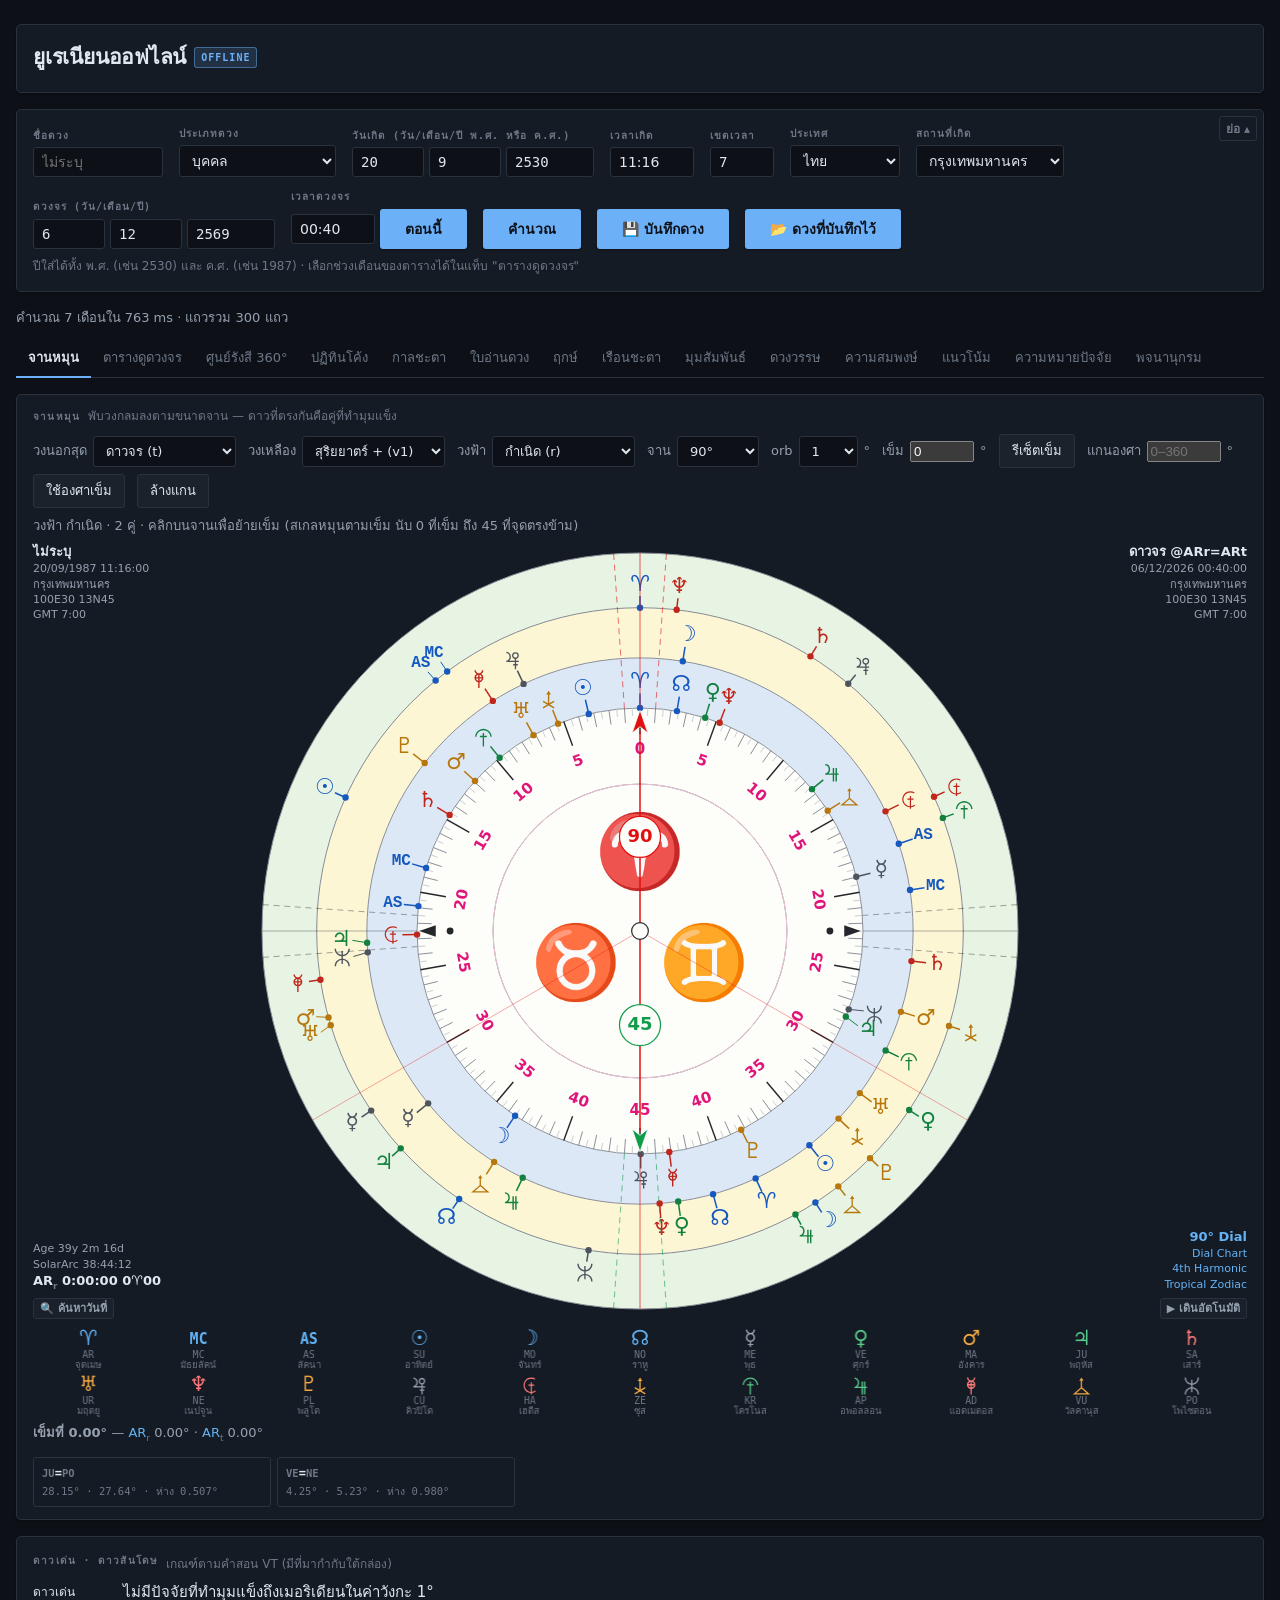
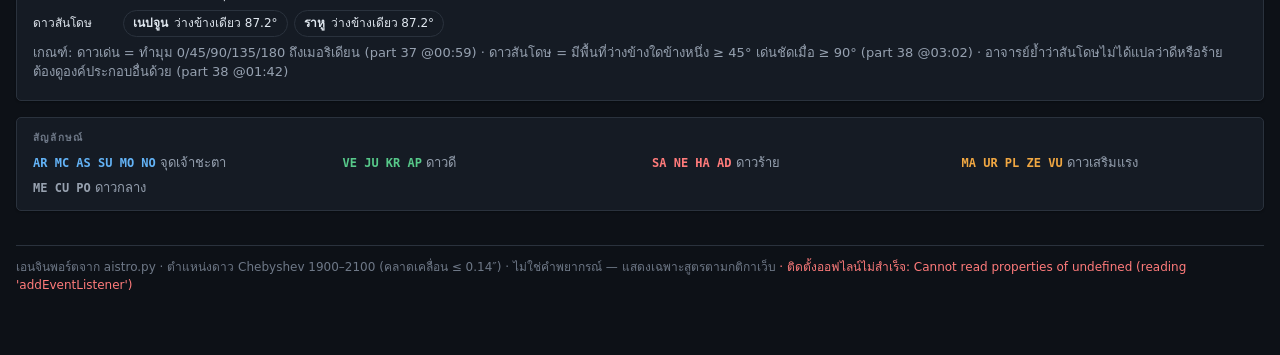
==== commit 17efff20: "Add files via upload" ====
--- a/index.html
+++ b/index.html
@@ -15,7 +15,7 @@
      ไม่งั้นแคช HTTP ของเบราว์เซอร์เสิร์ฟของเก่าคู่กับ index.html ใหม่ แล้วพังเงียบ ๆ
      (เจอจริง 2 ครั้ง: กฎ .dl-auto หาย และ transitAspectDates ไม่มี)
      test_binary.js ตรวจว่าเลขตรงกับ sw.js เสมอ -->
-<link rel="stylesheet" href="style.css?v=urain-v129">
+<link rel="stylesheet" href="style.css?v=urain-v130">
 </head>
 <body>
 <div class="wrap">
@@ -513,6 +513,7 @@
   <h3>ใบอ่านดวง</h3>
   <p class="dialnote">เรียงหลักฐานตามสี่ขั้นของ AISTRO (ภาพ 7): <b>ข้อมูล → โครงสร้าง → น้ำหนัก → คำแปลตำรา</b> ·
     ดวงกำเนิด (r) + โค้งสุริยยาตร์ (v1) ณ <b>วันดวงจรในหน้าตั้งดวง</b> · วังกะ 1.0° บนจาน 22.5° ·
+    ป้าย <b>ตลอดชีวิต</b> = โครงสร้างดวงกำเนิด · <b>ช่วงนี้</b> = โค้งกระตุ้น (อยู่ในวังกะราว ±1 ปีรอบวันแน่น) ·
     หน้านี้เรียงหลักฐานและยกคำแปลตำราเท่านั้น <b>ไม่สรุปคำทำนายแทนผู้อ่าน</b></p>
   <div class="dictlook"><span class="lbl">หัวข้อ</span>
     <select id="readgate"><option value="0">ทั้งดวง</option></select></div>
@@ -705,10 +706,10 @@
   <span id="swstat"></span></footer>
 </div>
 
-<script src="glyphs.js?v=urain-v129"></script>
-<script src="places.js?v=urain-v129"></script>
-<script src="engine.js?v=urain-v129"></script>
-<script src="render.js?v=urain-v129"></script>
+<script src="glyphs.js?v=urain-v130"></script>
+<script src="places.js?v=urain-v130"></script>
+<script src="engine.js?v=urain-v130"></script>
+<script src="render.js?v=urain-v130"></script>
 <script>
 "use strict";
 const $ = (id) => document.getElementById(id);
@@ -752,7 +753,7 @@
     (pyrTier(kinds) === "3" ? ` · A/B=C/D ยังนับเป็นหลักฐานชั้น ③ ได้ แต่น้ำหนักน้อย` : "") +
     ` · สูตรยังคำนวณครบตามเดิม</p>`;
 }
-const SW_CACHE = "urain-v129";   // ต้องตรงกับ CACHE ใน sw.js
+const SW_CACHE = "urain-v130";   // ต้องตรงกับ CACHE ใน sw.js
 let TL = null, LIFE = null, DIALSTATE = null, DIALPOS = null;
 let DIALHITS = [], DIALSEL = null, AXLAY = null;
 let DIALMARKS = null, _markTimer = 0;   // วงเส้นประกะพริบครอบดาวของสูตร (v80)
@@ -3957,7 +3958,7 @@
   if (DICT_STATE === "ready") return Promise.resolve();
   if (!DICT_PROMISE) {
     DICT_STATE = "loading";
-    DICT_PROMISE = AISTRO.loadDict("dict.json.gz?v=urain-v129")
+    DICT_PROMISE = AISTRO.loadDict("dict.json.gz?v=urain-v130")
       .then(() => { DICT_STATE = "ready"; })
       .catch((e) => { DICT_STATE = "error"; DICT_PROMISE = null; throw e; });
   }
@@ -5066,6 +5067,20 @@
   const d = Math.abs((((a - b) % 360) + 540) % 360 - 180);
   return Math.round(d / 22.5) * 22.5;
 }
+// ระยะมีเครื่องหมายบนจาน 22.5 (−11.25..11.25) · บวก = ข้างโค้งเลยเป้าไปแล้ว
+function readSd(v, target) { return (((v - target) % 22.5) + 33.75) % 22.5 - 11.25; }
+// วันที่สูตรโค้งแน่นที่สุด — ใช้ตัวแก้วันที่ของ engine ตัวเดียวกับปฏิทินโค้ง (solveArcDate)
+// โค้งเป้า = โค้งวันนี้ − ระยะมีเครื่องหมาย · คาบ 22.5 → ได้คำตอบที่ใกล้วันดวงจรที่สุด
+function readExact(e, arcNow) {
+  if (e.src !== "v") return null;
+  if (e.jdx === undefined) e.jdx = AISTRO.solveArcDate(TL.jd, arcNow - e.sd, TL.jdT, 22.5, TZ);
+  return e.jdx;
+}
+function readDateTxt(jd) { const d = ctrDate(jd); return `${d.d}/${d.m}/${d.y + 543}`; }
+function readWhen(e, arcNow) {
+  if (e.src !== "v") return `<span class="rdlife" title="โครงสร้างดวงกำเนิด ไม่เปลี่ยนตามวันที่">ตลอดชีวิต</span>`;
+  return `<span class="rdnow" title="โค้งสุริยยาตร์กระตุ้น · อยู่ในวังกะ 1° ราว ±1 ปีรอบวันแน่น">ช่วงนี้ · แน่น ${readDateTxt(readExact(e, arcNow))}</span>`;
+}
 function readMid(a, b) {                       // ศูนย์รังสี (บนจาน 22.5 ด้านใกล้/ไกลให้ผลเท่ากัน)
   return AISTRO.mod360(a + AISTRO.mod360(b - a) / 2);
 }
@@ -5093,7 +5108,7 @@
   for (const x of C) for (const y of C) {
     if (x === y) continue;
     const o = readDial(V[x], R[y]);
-    if (o <= orb) big.push({ tier: "1", src: "v", f: [x, y], o, ang: readAng(V[x], R[y]),
+    if (o <= orb) big.push({ tier: "1", src: "v", f: [x, y], o, ang: readAng(V[x], R[y]), sd: readSd(V[x], R[y]),
       txt: `${x}v1=${y}r`, mean: { type: "A", p: x, axis: y } });
   }
   // ② A/B(r) = Cv1  ·  ④ A+B−C(r) = Dv1
@@ -5102,13 +5117,13 @@
     for (const c of C) {
       if (c === a || c === b) continue;
       const o = readDial(mp, V[c]);
-      if (o <= orb) small.push({ tier: "2", f: [a, b, c], o, txt: `${a}/${b}=${c}v1`,
+      if (o <= orb) small.push({ tier: "2", src: "v", f: [a, b, c], o, sd: readSd(V[c], mp), txt: `${a}/${b}=${c}v1`,
         mean: { type: "AB", a, b, axis: c } });
       const sp = AISTRO.mod360(R[a] + R[b] - R[c]);
       for (const d of C) {
         if (d === a || d === b || d === c) continue;
         const o4 = readDial(sp, V[d]);
-        if (o4 <= orb) small.push({ tier: "4", f: [a, b, c, d], o: o4,
+        if (o4 <= orb) small.push({ tier: "4", src: "v", f: [a, b, c, d], o: o4, sd: readSd(V[d], sp),
           txt: `${a}+${b}−${c}=${d}v1`, mean: { type: "ABC", a, b, c } });
       }
     }
@@ -5176,7 +5191,7 @@
     return `<div class="rdrow ${cls || ""}" data-ri="${i}">${pyrBadge(kinds[e.tier])}` +
       `<b class="rdf">${esc(e.txt)}</b>` +
       (e.ang !== undefined ? `<span class="rda">${angLabel(e.ang)}</span>` : "") +
-      `<span class="rdo">orb ${e.o.toFixed(2)}°</span></div>`;
+      `<span class="rdo">orb ${e.o.toFixed(2)}°</span>${readWhen(e, arc)}</div>`;
   };
   h += `<div class="rdstep"><div class="rdh">ขั้น 3 · น้ำหนัก <span class="hint">เรียงใหญ่ → เล็ก · ` +
     `สูตรเล็กอยู่ใต้สูตรใหญ่ที่มีดาวร่วมกัน · แตะแถวเพื่อดูคำแปล</span></div>`;
@@ -5223,7 +5238,8 @@
   const box = $("readmean");
   if (DICT_STATE !== "ready") { box.innerHTML = '<p class="svempty">โหลดพจนานุกรมไม่สำเร็จ — แตะแถวในขั้น 3 เพื่อลองใหม่</p>'; return; }
   box.innerHTML = st.top.map((e) =>
-    `<div class="mbox horm"><div class="mnote">${AISTRO_RENDER.esc(e.txt)} · orb ${e.o.toFixed(2)}°</div>` +
+    `<div class="mbox horm"><div class="mnote">${AISTRO_RENDER.esc(e.txt)} · orb ${e.o.toFixed(2)}° · ` +
+    (e.src === "v" ? `ช่วงนี้ (แน่น ${readDateTxt(e.jdx)})` : "ตลอดชีวิต") + `</div>` +
     meanHTML(e.mean) + `</div>`).join("");
 }
 $("readgate").addEventListener("change", readRender);
--- a/style.css
+++ b/style.css
@@ -1355,3 +1355,6 @@
 .rdmore summary{cursor:pointer;color:var(--dim);font-size:var(--t-xs);padding:6px 4px}
 .rdmean{margin:4px 0 8px}
 .rdvt{border-style:dashed}
+.rdlife,.rdnow{font-size:var(--t-xs);padding:1px 6px;border-radius:999px;white-space:nowrap}
+.rdlife{color:var(--dim);border:1px solid var(--rule)}
+.rdnow{color:var(--warn-ink);background:var(--warn-soft)}
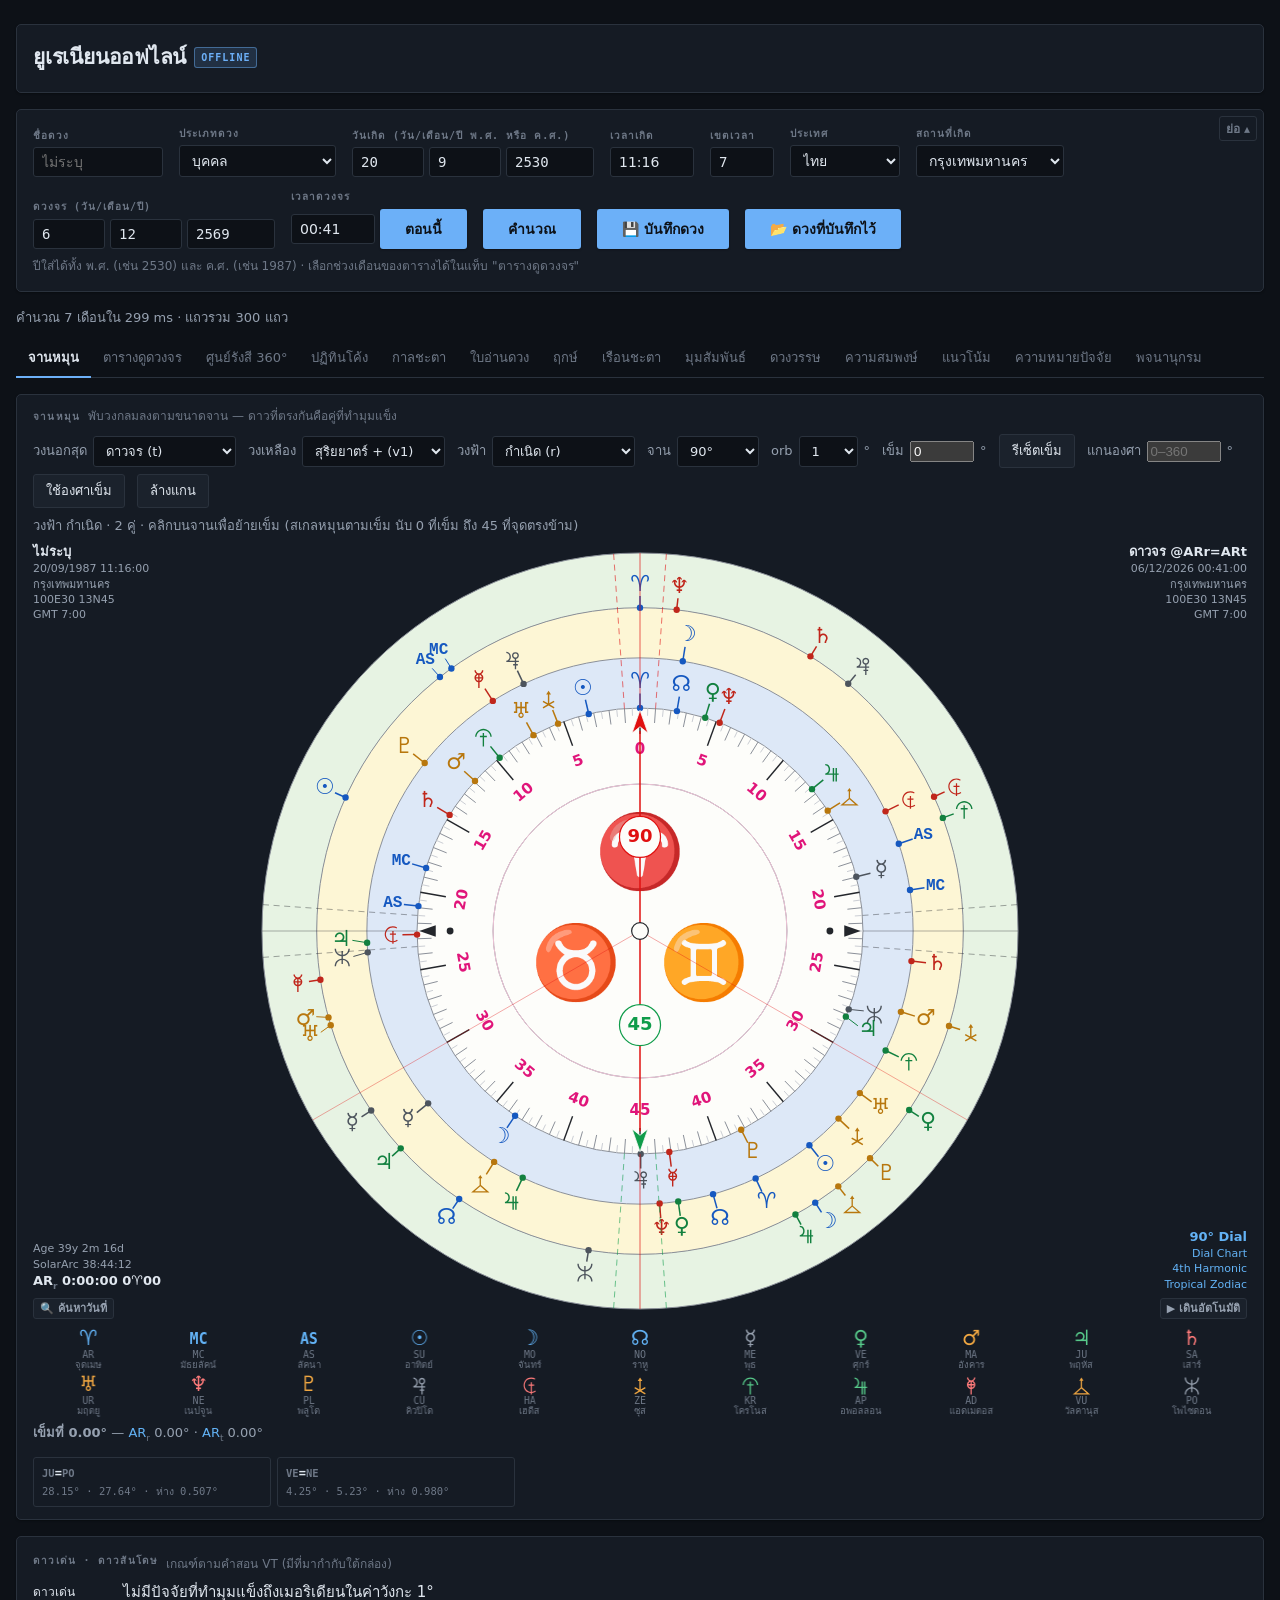
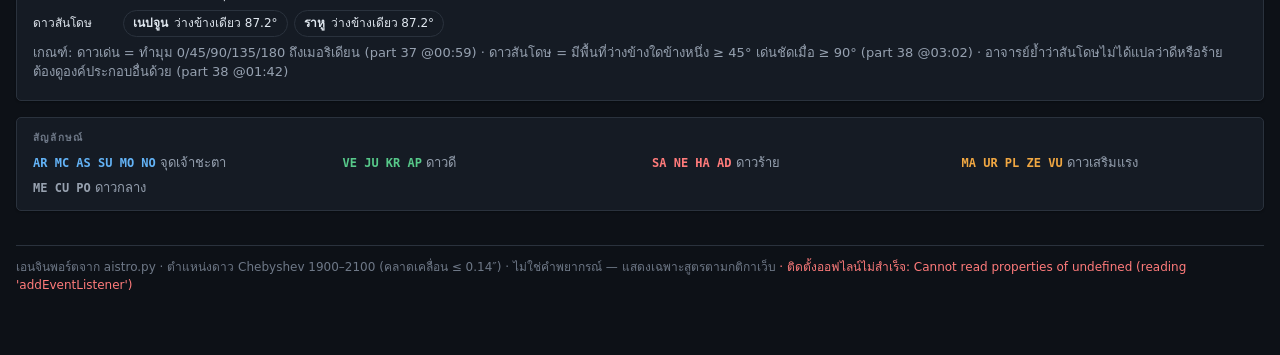
==== commit b04815a7: "Add files via upload" ====
--- a/index.html
+++ b/index.html
@@ -15,7 +15,7 @@
      ไม่งั้นแคช HTTP ของเบราว์เซอร์เสิร์ฟของเก่าคู่กับ index.html ใหม่ แล้วพังเงียบ ๆ
      (เจอจริง 2 ครั้ง: กฎ .dl-auto หาย และ transitAspectDates ไม่มี)
      test_binary.js ตรวจว่าเลขตรงกับ sw.js เสมอ -->
-<link rel="stylesheet" href="style.css?v=urain-v130">
+<link rel="stylesheet" href="style.css?v=urain-v131">
 </head>
 <body>
 <div class="wrap">
@@ -706,17 +706,17 @@
   <span id="swstat"></span></footer>
 </div>
 
-<script src="glyphs.js?v=urain-v130"></script>
-<script src="places.js?v=urain-v130"></script>
-<script src="engine.js?v=urain-v130"></script>
-<script src="render.js?v=urain-v130"></script>
+<script src="glyphs.js?v=urain-v131"></script>
+<script src="places.js?v=urain-v131"></script>
+<script src="engine.js?v=urain-v131"></script>
+<script src="render.js?v=urain-v131"></script>
 <script>
 "use strict";
 const $ = (id) => document.getElementById(id);
 // v127 ประตูเรือน — ประกาศไว้หัวสคริปต์ เพราะ clearResults()/run() ใช้ก่อนถึงบรรทัดนิยามฟังก์ชัน
 let CALGATE = 0;          // ปฏิทินโค้ง: 0 = ทั้งหมด · 1..12 = เรือนที่เลือก
 let TGATE_SIG = "";
-let READ = null, READ_SIG = "";    // v129 ใบอ่านดวง: ผลล่าสุด · ลายเซ็นดวงกำเนิด (เปลี่ยนดวง = หัวข้อกลับเป็นทั้งดวง)       // ตารางดูดวงจร: ลายเซ็นดวงกำเนิดล่าสุด (เปลี่ยนดวง = รีเซ็ตเรือน)
+let READ = null, READ_SIG = "", READ_STALE = true;    // v129 ใบอ่านดวง: ผลล่าสุด · ลายเซ็นดวงกำเนิด (เปลี่ยนดวง = หัวข้อกลับเป็นทั้งดวง)       // ตารางดูดวงจร: ลายเซ็นดวงกำเนิดล่าสุด (เปลี่ยนดวง = รีเซ็ตเรือน)
 // ── ป้ายน้ำหนักหลักฐาน (v128 · ผู้ใช้สั่ง) ─────────────────────────────────────
 // พีระมิด AISTRO ภาพ 6–7: ① A=B หลัก · ② A/B=C รอง · ③ A/B=C/D ประกอบ · ④ A+B−C=D เสริม
 // แดน = A=B=C ที่เป็นดาวเดี่ยวล้วน → น้ำหนักสูง (RULES ข้อ 0.1)
@@ -753,7 +753,7 @@
     (pyrTier(kinds) === "3" ? ` · A/B=C/D ยังนับเป็นหลักฐานชั้น ③ ได้ แต่น้ำหนักน้อย` : "") +
     ` · สูตรยังคำนวณครบตามเดิม</p>`;
 }
-const SW_CACHE = "urain-v130";   // ต้องตรงกับ CACHE ใน sw.js
+const SW_CACHE = "urain-v131";   // ต้องตรงกับ CACHE ใน sw.js
 let TL = null, LIFE = null, DIALSTATE = null, DIALPOS = null;
 let DIALHITS = [], DIALSEL = null, AXLAY = null;
 let DIALMARKS = null, _markTimer = 0;   // วงเส้นประกะพริบครอบดาวของสูตร (v80)
@@ -848,7 +848,7 @@
   if (ELEC_LAST && ELEC_SIG)
     ELEC_STASH = { sig: ELEC_SIG, html: $("elecout").innerHTML, last: ELEC_LAST };
   ELEC_LAST = null;
-  READ = null;
+  READ = null; READ_STALE = true;
   $("readout").innerHTML = '<p class="svempty">กดคำนวณดวงก่อน</p>';
   $("elecout").innerHTML =
     '<p class="svempty">กำหนดช่วงเวลาที่ทำได้จริง แล้วกด "หาฤกษ์"</p>';
@@ -1030,7 +1030,10 @@
            place: placeTxt0 === "กำหนดเอง…" ? "" : placeTxt0 };
     elecRestore();         // v125: ดวงกำเนิด/สถานที่/เขตเวลาเดิม = คืนผลฤกษ์ที่พักไว้
     renderNotable(R);      // v123: ดาวเด่น/ดาวสันโดษ (อ่านจากค่าที่คำนวณแล้ว)
-    readRender();          // v129: ใบอ่านดวง (ต้องหลัง TL)
+    // v131: ใบอ่านดวงสร้าง DOM ~41,000 ชิ้น — เดิมสร้างทุกครั้งที่คำนวณแม้ไม่เปิดแท็บ
+    // (มือถือเสียเวลาทุกครั้งที่กดคำนวณ/เปิดจาน) · ตอนนี้วาดเมื่อแท็บเปิดอยู่ หรือตอนเปิดแท็บ
+    READ_STALE = true;
+    if (CUR_PANEL === "pread") readRender();
     renderHouseWheel(R);   // v115: ต้องหลัง TL — จานแบบ swDraw ใช้วันเวลา/สถานที่จาก TL ที่มุมบนซ้าย
     $("tlmonth").innerHTML = $("cmpmonth").innerHTML;
     $("tlmonth").value = String(mb);   // ดัชนีของเดือนดวงจร = จำนวนเดือนที่ย้อนหลัง
@@ -3958,7 +3961,7 @@
   if (DICT_STATE === "ready") return Promise.resolve();
   if (!DICT_PROMISE) {
     DICT_STATE = "loading";
-    DICT_PROMISE = AISTRO.loadDict("dict.json.gz?v=urain-v130")
+    DICT_PROMISE = AISTRO.loadDict("dict.json.gz?v=urain-v131")
       .then(() => { DICT_STATE = "ready"; })
       .catch((e) => { DICT_STATE = "error"; DICT_PROMISE = null; throw e; });
   }
@@ -5149,7 +5152,9 @@
   }
   return lone;
 }
+PANEL_DRAW.pread = () => { if (READ_STALE) readRender(); };
 function readRender() {
+  READ_STALE = false;
   const out = $("readout");
   if (!TL) { out.innerHTML = '<p class="svempty">กดคำนวณดวงก่อน</p>'; return; }
   const esc = AISTRO_RENDER.esc, R = TL.R, orb = AISTRO.ORB_RT;
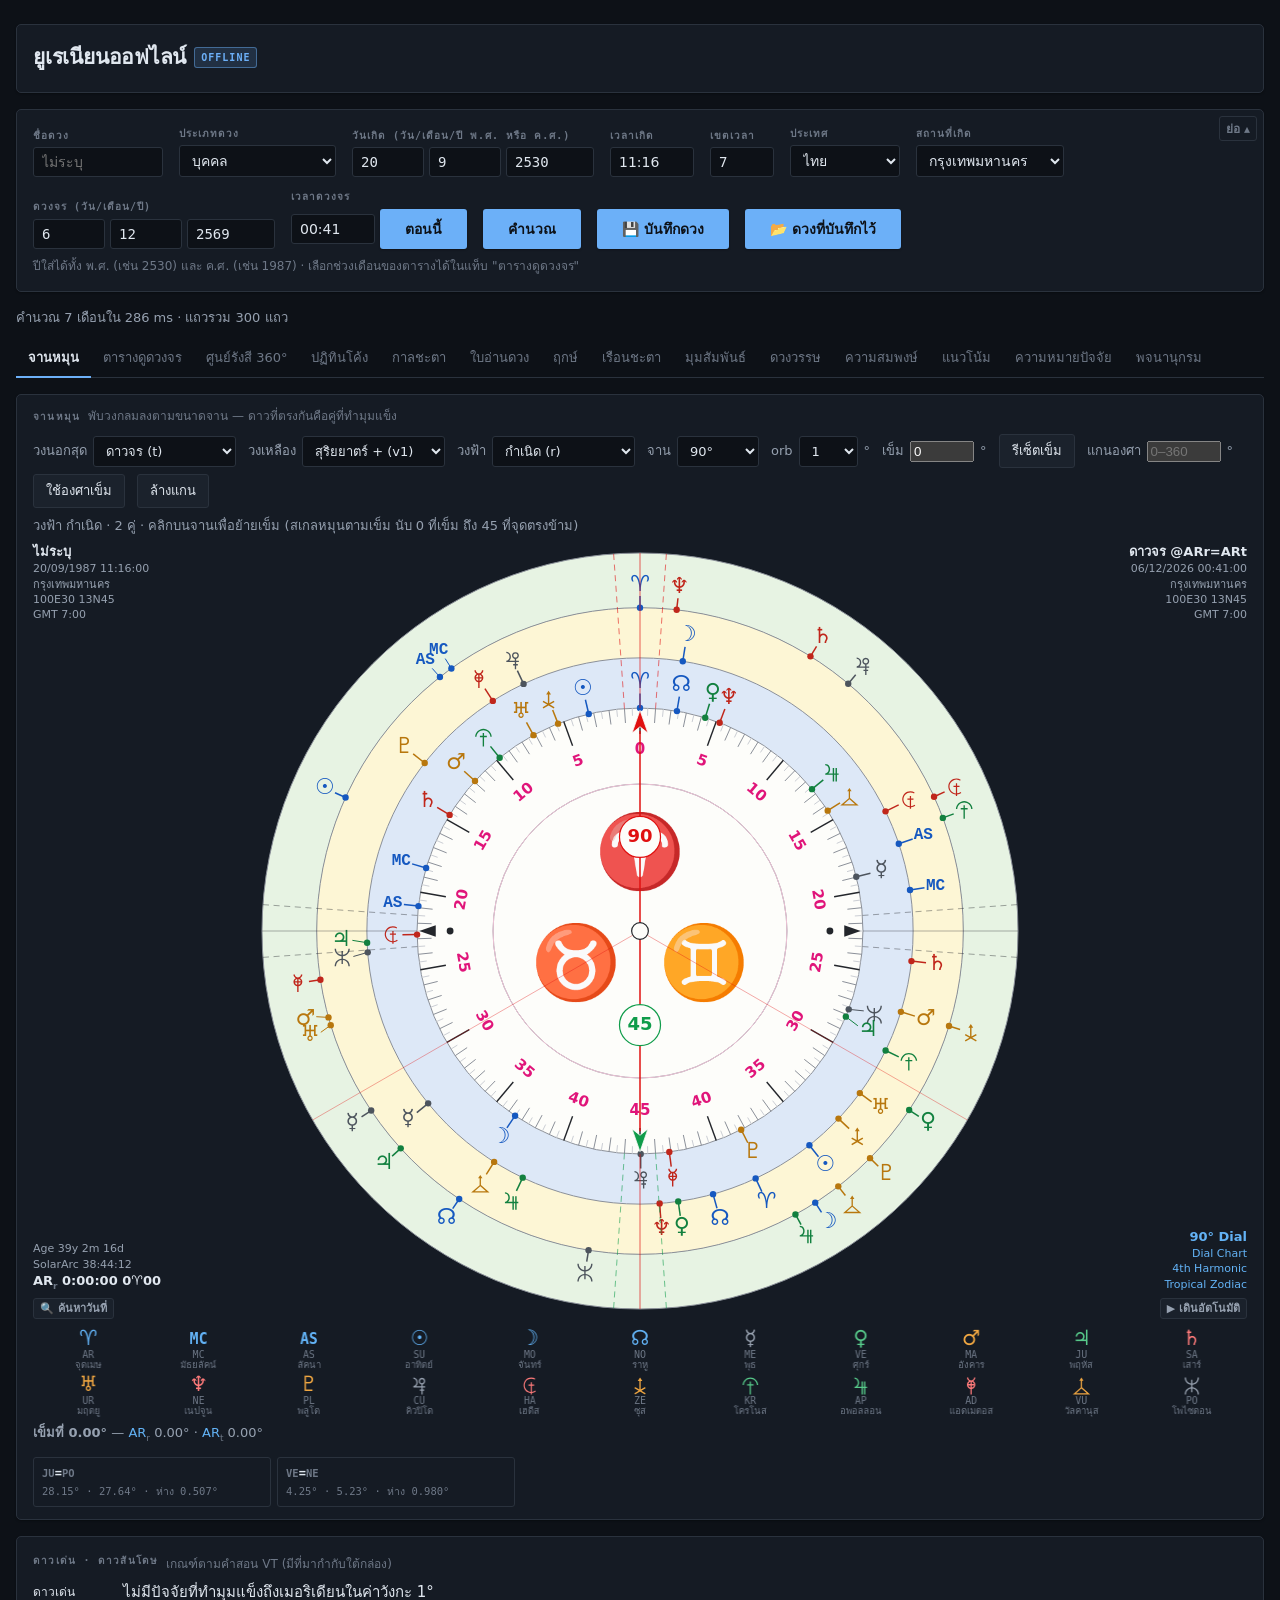
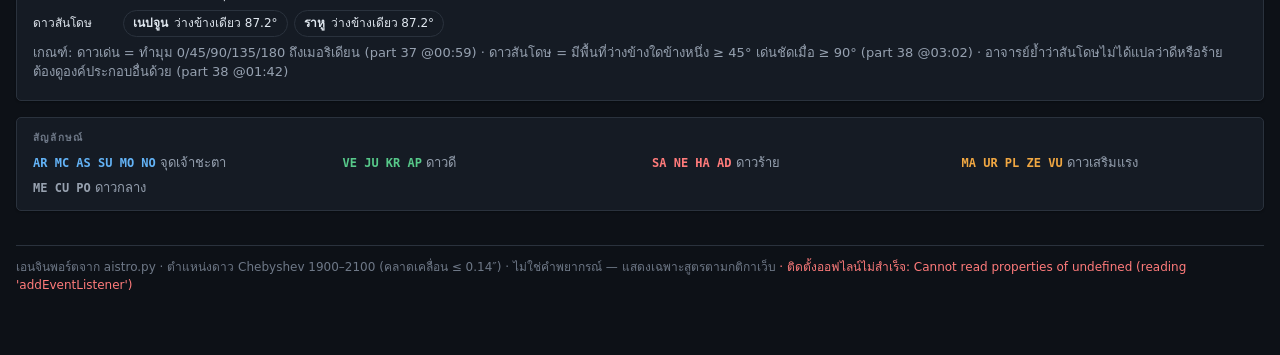
==== commit 01d8acfb: "Add files via upload" ====
--- a/index.html
+++ b/index.html
@@ -15,7 +15,7 @@
      ไม่งั้นแคช HTTP ของเบราว์เซอร์เสิร์ฟของเก่าคู่กับ index.html ใหม่ แล้วพังเงียบ ๆ
      (เจอจริง 2 ครั้ง: กฎ .dl-auto หาย และ transitAspectDates ไม่มี)
      test_binary.js ตรวจว่าเลขตรงกับ sw.js เสมอ -->
-<link rel="stylesheet" href="style.css?v=urain-v131">
+<link rel="stylesheet" href="style.css?v=urain-v132">
 </head>
 <body>
 <div class="wrap">
@@ -706,10 +706,10 @@
   <span id="swstat"></span></footer>
 </div>
 
-<script src="glyphs.js?v=urain-v131"></script>
-<script src="places.js?v=urain-v131"></script>
-<script src="engine.js?v=urain-v131"></script>
-<script src="render.js?v=urain-v131"></script>
+<script src="glyphs.js?v=urain-v132"></script>
+<script src="places.js?v=urain-v132"></script>
+<script src="engine.js?v=urain-v132"></script>
+<script src="render.js?v=urain-v132"></script>
 <script>
 "use strict";
 const $ = (id) => document.getElementById(id);
@@ -739,9 +739,10 @@
   4: ["④ เสริม", "ชั้น 4 A+B−C=D: จุดเล็ก ใช้ขยายรายละเอียดเท่านั้น (AISTRO ภาพ 6–7 · RULES 0.1)"],
   x: ["นอกพีระมิด", "จุดสังเคราะห์หลายตัวต่อกัน ไม่อยู่ในพีระมิดหลักฐาน (AISTRO ภาพ 10)"],
 };
-function pyrBadge(kinds) {
+// short = ป้ายสั้น (คำแรก) สำหรับแถวแคบ — v131 แถวภาพดาวในแนวโน้มถูกป้ายเต็มดันสูตรตกบรรทัด
+function pyrBadge(kinds, short) {
   const t = pyrTier(kinds), [lbl, tip] = PYR_TH[t];
-  return `<span class="pyr pyr-${t}" data-pyr="${t}" title="${tip}">${lbl}</span>`;
+  return `<span class="pyr pyr-${t}" data-pyr="${t}" title="${tip}">${short ? lbl.split(" ")[0] : lbl}</span>`;
 }
 // ข้อ 2: เตือนเมื่อสมการมีจุดสังเคราะห์ (A/B หรือ A+B−C) มากกว่า 1 ตัว — เตือนเท่านั้น ไม่ตัดสูตร
 function pyrWarn(kinds) {
@@ -753,7 +754,7 @@
     (pyrTier(kinds) === "3" ? ` · A/B=C/D ยังนับเป็นหลักฐานชั้น ③ ได้ แต่น้ำหนักน้อย` : "") +
     ` · สูตรยังคำนวณครบตามเดิม</p>`;
 }
-const SW_CACHE = "urain-v131";   // ต้องตรงกับ CACHE ใน sw.js
+const SW_CACHE = "urain-v132";   // ต้องตรงกับ CACHE ใน sw.js
 let TL = null, LIFE = null, DIALSTATE = null, DIALPOS = null;
 let DIALHITS = [], DIALSEL = null, AXLAY = null;
 let DIALMARKS = null, _markTimer = 0;   // วงเส้นประกะพริบครอบดาวของสูตร (v80)
@@ -1769,7 +1770,8 @@
   return `<div class="scrow scpic f-${AISTRO.FACTOR_CLASS[p.t]}" data-kind="abc"` +
     ` data-a="${p.a}" data-b="${p.b}" data-c="${p.t}" data-o="${p.o.toFixed(3)}" data-lv="${lv}">` +
     `<b>${scCode(p.a, "r")} = ${scCode(p.b, "r")} = ${scCode(p.t, "t")}</b>` +
-    `<span class="sccls">ภาพดาว</span>` + pyrBadge(["one", "one", "one"]) +
+    // หัวกลุ่มบอก "ภาพดาวรวม" อยู่แล้ว — ช่องนี้ใช้ป้ายน้ำหนักแบบสั้นแทนคำซ้ำ สูตรจะได้อยู่บรรทัดเดียว
+    `<span class="sccls">${pyrBadge(["one", "one", "one"], true)}</span>` +
     `<span class="sclv sclv${lv}" title="orb ${p.o.toFixed(2)}°">${LV_DOT[lv]}</span>` +
     `<span class="scsc"></span></div>`;
 }
@@ -3961,7 +3963,7 @@
   if (DICT_STATE === "ready") return Promise.resolve();
   if (!DICT_PROMISE) {
     DICT_STATE = "loading";
-    DICT_PROMISE = AISTRO.loadDict("dict.json.gz?v=urain-v131")
+    DICT_PROMISE = AISTRO.loadDict("dict.json.gz?v=urain-v132")
       .then(() => { DICT_STATE = "ready"; })
       .catch((e) => { DICT_STATE = "error"; DICT_PROMISE = null; throw e; });
   }
@@ -5167,6 +5169,14 @@
         `<option value="${n}">เรือน ${n}${G[n].length ? " · " + G[n].join(" ") : " · (ว่าง)"}</option>`).join("");
     gsel.value = "0";
   }
+  // v131: วันดวงจรก่อนวันเกิด — เดิมแสดง "อายุ -10.7 ปี · โค้ง 349°33′" (โค้งติดลบถูกพันเป็น 349°)
+  // แล้วยังสร้างสูตร "ช่วงนี้" ทั้งที่ยังไม่เกิด · โค้งสุริยยาตร์นิยามหลังเกิดเท่านั้น
+  if (TL.jdT < TL.jd) {
+    out.innerHTML = '<p class="svempty">วันดวงจรอยู่ก่อนวันเกิด — ใบอ่านดวงใช้โค้งสุริยยาตร์หลังเกิด ' +
+      'เปลี่ยนวันดวงจรที่หน้าตั้งดวงให้อยู่หลังวันเกิด</p>';
+    READ = null;
+    return;
+  }
   const gate = +gsel.value, mem = gate ? G[gate] : null;
   const V = ctrLayers(["r", "v1"]).v1;
   const all = readBuild(R, V, orb);
@@ -5182,6 +5192,9 @@
   let h = `<div class="rdstep"><div class="rdh">ขั้น 1 · ข้อมูล</div>` +
     `<p>วันที่อ่าน <b>${wp.d}/${wp.m}/${wp.y + 543}</b> (วันดวงจร) · อายุ ${age.toFixed(1)} ปี · ` +
     `โค้งสุริยยาตร์ <b>${dm(arc)}</b></p>` +
+    // โค้งยังไม่ถึงวังกะ: Xv1 แทบทับ Xr → สูตร "ช่วงนี้" ซ้ำกับโครงสร้างดวงกำเนิดเกือบทั้งหมด
+    (arc < orb ? `<p class="hint">โค้งยังไม่ถึง ${orb}° (ขวบปีแรก) — ตำแหน่ง v1 แทบทับดวงกำเนิด ` +
+      `สูตร "ช่วงนี้" จึงซ้ำกับโครงสร้างดวงกำเนิด ไม่ใช่เหตุการณ์ใหม่</p>` : "") +
     (mem ? `<p>หัวข้อ: เรือน ${gate} — ปัจจัย ${mem.length ? mem.map((c) => `<b>${c}</b>`).join(" ") : "ไม่มี"}` +
       ` · แสดงเฉพาะสูตรที่มีปัจจัยเหล่านี้</p>` : `<p>หัวข้อ: ทั้งดวง</p>`) + `</div>`;
   h += `<div class="rdstep"><div class="rdh">ขั้น 2 · โครงสร้าง <span class="hint">พบ ${big.length + small.length} สูตร</span></div>` +
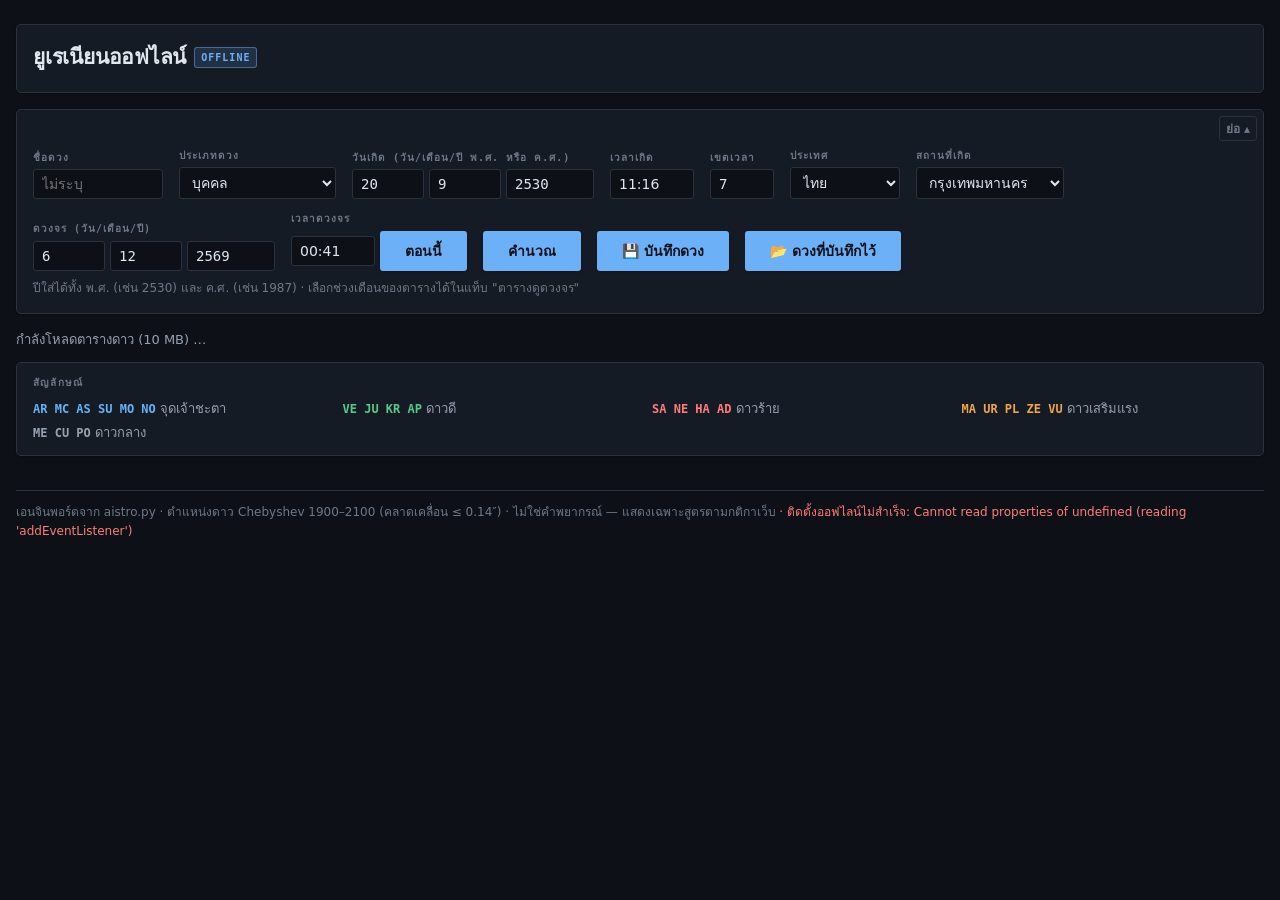
==== commit 699a4c0c: "uranian urain-v134" ====
--- a/index.html
+++ b/index.html
@@ -1,7400 +1,43 @@
 <!doctype html>
-<!-- v126: ผู้ใช้สั่ง "ดำเสมอ" — บังคับธีมมืดไม่ว่าเครื่องตั้งโหมดอะไร (ไม่มีปุ่มสลับ)
-     ชุดสีมาจาก :root[data-theme="dark"] ใน style.css ที่มีอยู่แล้ว ไม่ได้เพิ่มสีใหม่ -->
 <html lang="th" data-theme="dark">
 <head>
 <meta charset="utf-8">
-<meta name="viewport" content="width=device-width,initial-scale=1,viewport-fit=cover">
-<meta name="theme-color" content="#0e1116">
-<link rel="manifest" href="manifest.json">
-<link rel="icon" href="icon.svg" type="image/svg+xml">
-<link rel="apple-touch-icon" href="apple-touch-icon.png">
-<meta name="mobile-web-app-capable" content="yes">
-<title>ยูเรเนียนออฟไลน์</title>
-<!-- ?v= ผูกกับ SW_CACHE — บังคับให้เบราว์เซอร์ดึงไฟล์ใหม่ทุกครั้งที่ปล่อยเวอร์ชัน
-     ไม่งั้นแคช HTTP ของเบราว์เซอร์เสิร์ฟของเก่าคู่กับ index.html ใหม่ แล้วพังเงียบ ๆ
-     (เจอจริง 2 ครั้ง: กฎ .dl-auto หาย และ transitAspectDates ไม่มี)
-     test_binary.js ตรวจว่าเลขตรงกับ sw.js เสมอ -->
-<link rel="stylesheet" href="style.css?v=urain-v132">
+<meta name="viewport" content="width=device-width, initial-scale=1">
+<title>Ur-Astro</title>
+<style>
+  :root { color-scheme: dark; }
+  body { margin: 0; min-height: 100vh; display: grid; place-items: center;
+         background: #0e1116; color: #e0e7ef; font: 16px/1.6 system-ui, sans-serif; }
+  main { max-width: 360px; padding: 24px 16px; }
+  h1 { font-size: 20px; margin: 0 0 4px; }
+  p { color: #96a1b0; margin: 0 0 20px; font-size: 14px; }
+  a { display: block; padding: 14px 16px; margin: 0 0 10px; border: 1px solid #2a3340;
+      border-radius: 10px; color: #e0e7ef; text-decoration: none; background: #161b22; }
+  a b { display: block; }
+  a span { color: #96a1b0; font-size: 13px; }
+</style>
 </head>
 <body>
-<div class="wrap">
-<header class="top">
-  <h1>ยูเรเนียนออฟไลน์ <span class="tag">OFFLINE</span></h1>
-</header>
-
-<button type="button" class="fbar" id="fbar" hidden>
-  <span class="fsum" id="fsum"></span><span class="fpend" id="fpend" hidden>ยังไม่ได้คำนวณค่าที่แก้</span><span class="fedit">แก้ข้อมูล ▾</span></button>
-
-<form class="form" id="f" onsubmit="return false">
-  <button type="button" class="ffold" id="ffold" title="ย่อฟอร์มให้เหลือบรรทัดเดียว">ย่อ ▴</button>
-  <div class="fg"><label>ชื่อดวง</label>
-    <input id="cname" value="" placeholder="ไม่ระบุ" style="width:130px"></div>
-  <div class="fg"><label>ประเภทดวง</label>
-    <select id="ctype">
-      <option value="บุคคล">บุคคล</option>
-      <option value="ประเทศ/เมือง">ประเทศ/เมือง</option>
-      <option value="บริษัท/องค์กร">บริษัท/องค์กร</option>
-      <option value="หุ้น/ตลาดหลักทรัพย์">หุ้น/ตลาดหลักทรัพย์</option>
-    </select></div>
-  <div class="fg"><label id="blab">วันเกิด (วัน/เดือน/ปี พ.ศ. หรือ ค.ศ.)</label>
-    <div style="display:flex;gap:5px">
-      <input class="num" id="bd" value="20" inputmode="numeric">
-      <input class="num" id="bm" value="9" inputmode="numeric">
-      <input class="num" id="by" value="2530" inputmode="numeric" style="width:88px">
-    </div></div>
-  <div class="fg"><label id="tlab">เวลาเกิด</label>
-    <input id="bt" value="11:16" style="width:84px" inputmode="numeric"></div>
-  <div class="fg"><label>เขตเวลา</label>
-    <input class="num" id="tz" value="7" inputmode="decimal" style="width:64px"></div>
-  <div class="fg"><label>ประเทศ</label>
-    <select id="pcountry">
-      <option value="th">ไทย</option>
-      <option value="intl">ต่างประเทศ</option>
-    </select></div>
-  <div class="fg"><label id="plab">สถานที่เกิด</label>
-    <select id="place"></select></div>
-  <div class="fg" id="latlon" style="display:none"><label>lat, lon</label>
-    <input id="ll" value="13.7563, 100.5018" style="width:150px"></div>
-  <div class="fg"><label>ดวงจร (วัน/เดือน/ปี)</label>
-    <div style="display:flex;gap:5px">
-      <input class="num" id="td" inputmode="numeric">
-      <input class="num" id="tm" inputmode="numeric">
-      <input class="num" id="ty" inputmode="numeric" style="width:88px">
-    </div></div>
-  <div class="fg"><label>เวลาดวงจร</label>
-    <div style="display:flex;gap:5px;align-items:center">
-      <!-- v107: flex:0 0 auto — ตั้งถึงวินาทีแล้ว HH:MM:SS ต้องการพื้นที่ ~69px แต่ flex บีบช่องเหลือ 55px
-           บนจอ 375px ตัวเลขถูกตัดเหลือ "19:15:" (เห็นจากภาพจริง) · inline ตามกติกากันแคช CSS เก่า -->
-      <input id="tt" style="width:84px;flex:0 0 auto">
-      <button type="button" id="tnow" class="tnow"
-        title="เซตวัน-เวลาดวงจรเป็นปัจจุบัน แล้วคำนวณใหม่">ตอนนี้</button>
-    </div></div>
-  <div class="fg"><button id="go">คำนวณ</button></div>
-  <div class="fg"><button type="button" id="csave" title="บันทึกดวงกำเนิดในฟอร์มเก็บไว้ในเครื่องนี้">💾 บันทึกดวง</button></div>
-  <div class="fg"><button type="button" id="copen" title="เปิดรายการดวงที่บันทึกไว้">📂 ดวงที่บันทึกไว้</button></div>
-  <div class="note">ปีใส่ได้ทั้ง พ.ศ. (เช่น 2530) และ ค.ศ. (เช่น 1987) ·
-    เลือกช่วงเดือนของตารางได้ในแท็บ "ตารางดูดวงจร"</div>
-</form>
-
-<!-- v119: คำเตือนเขตเวลาย้ายออกมานอกฟอร์ม — เดิมอยู่ในฟอร์ม พอผู้ใช้ย่อฟอร์มคำเตือนหายไปด้วย
-     (เจอจากเทสต์ v118 ตอนรันชุดกลายพันธุ์ของเฟส 1) · คำเตือนต้องเห็นทุกสถานะของฟอร์ม -->
-<p class="tznote" id="tznote" hidden></p>
-<p class="tznote" id="tzold" hidden></p>
-<p class="ctnote" id="ctnote"></p>
-<p class="ctnote warn" id="warnpre" hidden>⚠️ ดวงจรอยู่<b>ก่อน</b>วันเกิด — โค้งสุริยยาตร์ติดลบ ตัวเลขคำนวณได้แต่ไม่มีความหมายทางโหราศาสตร์</p>
-<p id="status">พร้อมคำนวณ</p>
-
-<!-- v122: ป๊อปอัพ "ดวงที่บันทึกไว้" กับ "แก้ข้อมูล" ย้ายออกมานอก #pdial
-     เดิมอยู่ใน #dialbox ซึ่งอยู่ใน #pdial · พออยู่แท็บอื่น #pdial เป็น display:none
-     กล่องจึงเปิดแบบสูง 0px (วัดได้จริง dlg h=0) ผู้ใช้กดปุ่มแล้วไม่มีอะไรขึ้น
-     กล่องพวกนี้เป็น position:fixed อยู่แล้ว ตำแหน่งใน DOM จึงไม่มีผลต่อการวาง -->
-  <dialog id="edlg" class="edlg">
-    <form method="dialog" id="edform">
-      <h3 id="edtitle"></h3>
-      <div id="edbody"></div>
-      <p class="ederr" id="ederr" hidden></p>
-      <div class="edbtns">
-        <button type="button" id="edcancel" class="clearf">ยกเลิก</button>
-        <button type="button" id="edsave">บันทึกและคำนวณใหม่</button>
-      </div>
-    </form>
-  </dialog>
-  <dialog id="savedlg" class="autodlg savedlg" aria-label="ดวงที่บันทึกไว้">
-    <div class="auhead"><b>📂 ดวงที่บันทึกไว้</b>
-      <button type="button" class="aux" id="svclose" title="ปิด">✕</button></div>
-    <div class="svbody" id="svlist"></div>
-    <div class="svfoot">
-      <button type="button" id="svexport" title="สำรองดวงทั้งหมดเป็นไฟล์ .json">⬇ ส่งออกไฟล์</button>
-      <button type="button" id="svimport" title="อ่านไฟล์ .json ที่เคยส่งออก มารวมกับของในเครื่อง">⬆ นำเข้าไฟล์</button>
-      <input type="file" id="svfile" accept=".json,application/json" hidden>
-    </div>
-    <p class="svnote" id="svnote" hidden></p>
-  </dialog>
-
-<nav class="tabs" id="tabs" style="display:none">
-  <!-- ลำดับตามที่ผู้ใช้ขอ (31 ส.ค. 2026): สี่แท็บที่ใช้บ่อยขึ้นก่อน -->
-  <button type="button" class="tab on" data-p="pdial">จานหมุน</button>
-  <button type="button" class="tab" data-p="ptable">ตารางดูดวงจร</button>
-  <button type="button" class="tab" data-p="pctr">ศูนย์รังสี 360°</button>
-  <button type="button" class="tab" data-p="pcal">ปฏิทินโค้ง</button>
-  <button type="button" class="tab" data-p="phor">กาลชะตา</button>
-  <button type="button" class="tab" data-p="pread">ใบอ่านดวง</button>
-  <button type="button" class="tab" data-p="pelec">ฤกษ์</button>
-  <button type="button" class="tab" data-p="phouse">เรือนชะตา</button>
-  <button type="button" class="tab" data-p="pasp">มุมสัมพันธ์</button>
-  <button type="button" class="tab" data-p="pret">ดวงวรรษ</button>
-  <button type="button" class="tab" data-p="psyn">ความสมพงษ์</button>
-  <!-- v120: ผู้ใช้ขอซ่อนไว้ก่อน (ยังไม่ได้ใช้งาน) — แผงและโค้ดยังอยู่ครบ เอา hidden ออกคือกลับมาเหมือนเดิม
-       เทสต์หมวด 11 ยังไล่ตรวจแผงที่ซ่อนอยู่ตามปกติ (ไล่จาก .panel ไม่ใช่ปุ่มแท็บ) -->
-  <button type="button" class="tab" data-p="ppos" hidden>ตำแหน่งดาว</button>
-  <button type="button" class="tab" data-p="ptl" hidden>ไทม์ไลน์</button>
-  <button type="button" class="tab" data-p="plife" hidden>แผนที่ชีวิต</button>
-  <button type="button" class="tab" data-p="pscore">แนวโน้ม</button>
-  <button type="button" class="tab" data-p="pfac">ความหมายปัจจัย</button>
-  <button type="button" class="tab" data-p="pdict">พจนานุกรม</button>
-  <!-- แท็บ "เทียบกับเว็บ" ถูกถอดตามที่ผู้ใช้ขอ (31 ส.ค. 2026) — แผง pcmp
-       และโค้ดยังอยู่ เผื่ออยากคืน · การสอบเทียบจริงอยู่ในเทสต์ JXA ทั้งหมด -->
-</nav>
-
-<div class="panel" id="ptable">
-<div class="tools" id="tools" style="display:none">
-  <span class="lbl">จานหมุน</span>
-  <span class="dialchips" id="mdial"></span>
-  <span class="sep"></span>
-  <span class="lbl">ช่วงตาราง</span>
-  <span class="mrange">
-    <span class="mrlab">ย้อนหลัง</span>
-    <select id="mback" title="ย้อนหลังกี่เดือน (เปลี่ยนแล้วคำนวณใหม่ทันที)"></select>
-    <span class="mrlab">ล่วงหน้า</span>
-    <select id="mfwd" title="ล่วงหน้ากี่เดือน (เปลี่ยนแล้วคำนวณใหม่ทันที)"></select>
-    <b id="mrsum" class="mrsum"></b>
-  </span>
-  <span class="sep"></span>
-  <span class="lbl">ตัวกรอง</span>
-  <label><input type="checkbox" data-k="t1" checked> TYPE 1</label>
-  <label><input type="checkbox" data-k="t2" checked> TYPE 2</label>
-  <label><input type="checkbox" data-k="t3" checked> TYPE 3</label>
-  <label><input type="checkbox" data-k="t4" checked> TYPE 4</label>
-  <span class="sep"></span>
-  <label><input type="checkbox" data-k="onlyPer"> เฉพาะถึงเจ้าชะตา 🔵</label>
-  <label><input type="checkbox" data-k="onlyGood"> มีดาวดี 🟢</label>
-  <label><input type="checkbox" data-k="onlyBad"> มีดาวร้าย 🔴</label>
-  <span class="sep"></span>
-  <!-- v127: ประตูเรือน (แนวคิด AISTRO) — ชุดเดียวกับปฏิทินโค้ง ใช้ตัวกรองเดิมของตาราง -->
-  <span class="lbl">ประตูเรือน</span>
-  <select id="tgate" title="แสดงเฉพาะแถวที่มีปัจจัยซึ่งอยู่ในเรือนนั้นของดวงกำเนิด"></select>
-  <button type="button" id="clearf" class="clearf" hidden>ล้างตัวกรอง</button>
-  <span class="fwarn" id="fwarn" hidden></span>
-  <p class="dialnote" id="mdialnote" hidden></p>
-</div>
-
-<section class="band" id="out"></section>
-</div><!-- /ptable -->
-
-<!-- ป๊อปอัพคำแปล (ลอย position:fixed) ต้องอยู่นอกทุก panel — ไม่งั้นเวลากดจาก
-     แท็บอื่นที่ panel เจ้าของถูก display:none ป๊อปอัพจะสูง 0 มองไม่เห็น
-     (บั๊กที่เคยซ่อนใน v84/v85 เพราะเทสต์เช็คแค่ textContent ไม่เช็ค offsetHeight) -->
-<div class="mbox" id="tmean" hidden></div>
-
-<div class="panel" id="pdict">
-<section class="legend" id="dictbox">
-  <h3>พจนานุกรมสูตร</h3>
-  <p class="dialnote">คำแปลจากเว็บชุดเดียวกับที่ใช้ทั้งแอป · ตำราให้ความหมายตาม
-    "คู่ปัจจัย" ไม่แยกตามมุม — มุม 0/45/90/… ของคู่เดียวกันได้คำแปลชุดเดียวกัน
-    (มุมบอกความแรง/จังหวะ ไม่เปลี่ยนความหมาย)</p>
-  <div class="dictlook">
-    <select id="dqa"></select>
-    <select id="dqmode">
-      <option value="two">ทำมุมกับดาว</option>
-      <option value="three">ตกศูนย์รังสี ดาว/ดาว</option>
-      <option value="abc">สมการ 3 ดาว (A+B−C)</option>
-    </select>
-    <select id="dqb"></select>
-    <span id="dqcw" hidden><span class="op" id="dqcop">/</span><select id="dqc"></select></span>
-    <span id="dqdw" hidden><span class="op">−</span><select id="dqd"></select></span>
-    <button type="button" id="dqgo">แสดงคำแปล</button>
-  </div>
-  <div class="mbox" id="dqout" hidden></div>
-  <h4 class="dicth4">ค้นด้วยคีย์เวิร์ด</h4>
-  <div class="dictlook">
-    <input id="dqkw" placeholder="เช่น โชคลาภ · ความรัก · อุบัติเหตุ" style="flex:1 1 200px">
-    <button type="button" id="dqkgo">ค้นหา</button>
-  </div>
-  <div id="dqkout"></div>
-</section>
-</div>
-
-<div class="panel" id="pcmp">
-
-<section class="legend" id="cmpbox">
-  <h3>เทียบกับเว็บ</h3>
-  <div class="cmp">
-    <div class="cmprow">
-      <label>เลือกเดือน</label>
-      <select id="cmpmonth"></select>
-      <button type="button" id="cmpgo">เทียบ</button>
-      <button type="button" id="cmpclear">ล้าง</button>
-    </div>
-    <textarea id="cmptext" rows="6" placeholder="คัดลอกสูตรจากเว็บ AISTRO (โหมด &quot;รหัส&quot;) ของเดือนนั้นมาวางที่นี่ — วางทั้งก้อนได้เลย จะมีบรรทัด === TYPE n === ปนมาก็ไม่เป็นไร"></textarea>
-    <div id="cmpout" class="cmpout"></div>
-  </div>
-</section>
-</div><!-- /pcmp -->
-
-<div class="panel" id="ptl">
-<section class="legend" id="tlbox" style="display:none">
-  <h3>ไทม์ไลน์ช่วงวัน
-    <span class="hint">แต่ละสูตรไม่ได้ทำงานทั้งเดือน — แถบคือช่วงที่อยู่ในระยะ orb จริง</span>
-  </h3>
-  <div class="tlbar">
-    <label>ช่วง <select id="tlrange">
-      <option value="1">เดือนเดียว</option>
-      <option value="13">ทั้ง 13 เดือน</option>
-    </select></label>
-    <label id="tlmonthwrap">เดือน <select id="tlmonth"></select></label>
-    <label><input type="checkbox" id="tlper"> เฉพาะถึงเจ้าชะตา 🔵</label>
-    <span class="hint" id="tlcount"></span>
-  </div>
-  <div class="gantt"><div class="gwrap" id="gwrap"></div></div>
-  <p class="lfsel" id="tlsel"></p>
-</section>
-</div><!-- /ptl -->
-
-<div class="panel" id="plife">
-<section class="legend" id="lifebox" style="display:none">
-  <h3>แผนที่ชีวิต
-    <span class="hint">ทุกสูตรตั้งแต่เกิดจนถึงอายุที่เลือก — แก้สมการตรง ไม่ไล่ทีละเดือน</span>
-  </h3>
-  <div class="tlbar">
-    <label>ถึงอายุ <select id="lfage">
-      <option>30</option><option>50</option><option selected>70</option><option>90</option>
-    </select> ปี</label>
-    <label><input type="checkbox" id="lfper" checked> เฉพาะถึงเจ้าชะตา 🔵</label>
-    <label><input type="checkbox" id="lft4"> รวม TYPE 4 (ดาวจร)</label>
-    <button type="button" id="lfgo">คำนวณ</button>
-    <span class="hint" id="lfcount"></span>
-  </div>
-  <p class="ctnote warn" id="lfcut" hidden></p>
-  <div class="lifewrap" id="lifewrap"></div>
-  <p class="lfsel" id="lfsel"></p>
-</section>
-</div><!-- /plife -->
-
-<div class="panel on" id="pdial">
-<section class="legend" id="dialbox" style="display:none">
-  <h3>จานหมุน
-    <span class="hint">พับวงกลมลงตามขนาดจาน — ดาวที่ตรงกันคือคู่ที่ทำมุมแข็ง</span>
-  </h3>
-  <div class="tlbar">
-    <label>วงนอกสุด <select id="dlr3"></select></label>
-    <label>วงเหลือง <select id="dlr2"></select></label>
-    <label>วงฟ้า <select id="dlr1"></select></label>
-    <label>จาน <select id="dldial">
-      <option value="360">360°</option>
-      <option value="90" selected>90°</option>
-      <option value="45">45°</option>
-      <option value="22.5">22°30'</option>
-      <option value="11.25">11°15'</option>
-    </select></label>
-    <label>orb <select id="dlorb">
-      <option>0.5</option><option selected>1</option><option>1.2</option><option>2</option>
-    </select>°</label>
-    <label>เข็ม <input class="num" id="dlhand" value="0" inputmode="decimal"
-      style="width:64px">°</label>
-    <button type="button" id="dlreset">รีเซ็ตเข็ม</button>
-    <label>แกนองศา <input class="num" id="axdeg" value="" inputmode="decimal"
-      placeholder="0–360" style="width:74px">°</label>
-    <button type="button" id="axhand">ใช้องศาเข็ม</button>
-    <button type="button" id="axclear">ล้างแกน</button>
-  </div>
-  <p class="hint" id="dlcount"></p>
-  <div class="dialwrap">
-    <canvas id="dlcv" width="760" height="760"></canvas>
-    <div class="dialinfo">
-      <div class="dl-tl" id="dlTL"></div>
-      <div class="dl-tr" id="dlTR"></div>
-      <div class="dl-bl" id="dlBL"></div>
-      <div class="dl-br" id="dlBR"></div>
-    </div>
-  </div>
-  <canvas id="dlkey" class="dialkey" width="1200" height="120"></canvas>
-  <!-- เดินอัตโนมัติ — **ไม่ใช่ modal** (`show()` ไม่ใช่ `showModal()`)
-       ทั้งหมดของฟีเจอร์นี้คือดูดาวขยับ ถ้าหรี่จานไว้ข้างหลังก็หมดประโยชน์ -->
-  <div id="daystep" class="daystep" hidden>
-    <button type="button" data-dstep="-1" title="ถอยวันดวงจร 1 วัน">−1 วัน</button>
-    <button type="button" data-dstep="1" title="เดินวันดวงจร 1 วัน">+1 วัน</button>
-  </div>
-
-
-  <dialog id="autodlg" class="autodlg">
-    <div class="auhead">
-      <b>▶ เดินอัตโนมัติ</b>
-      <button type="button" id="auclose" class="aux" aria-label="ปิด">✕</button>
-    </div>
-    <div class="aubody">
-      <label class="aurow"><span>ครั้งละ</span>
-        <input type="number" class="num" id="austept" value="1" min="1" step="1">
-        <select id="auunit">
-          <!-- ชุดหน่วยของเว็บคือ นาที/ชั่วโมง/วัน/เดือน/ปี (สำรวจ 31 ส.ค. 2026)
-               เราเพิ่ม "สัปดาห์" ตามที่ผู้ใช้ขอ -->
-          <option value="mi">นาที</option>
-          <option value="h">ชั่วโมง</option>
-          <option value="d" selected>วัน</option>
-          <option value="w">สัปดาห์</option>
-          <option value="m">เดือน</option>
-          <option value="y">ปี</option>
-        </select>
-      </label>
-      <label class="aurow"><span>ทุก</span>
-        <input type="number" class="num" id="ausec" value="1" min="0.25" step="0.25">
-        <em>วินาที</em>
-      </label>
-      <label class="aurow"><span>ทิศทาง</span>
-        <select id="audir" style="grid-column:2/4">
-          <option value="1">เดินหน้า</option>
-          <option value="-1">ถอยหลัง</option>
-        </select>
-      </label>
-      <div class="aubtns">
-        <button type="button" id="auback" title="ถอยหนึ่งก้าว">‹</button>
-        <button type="button" id="augo" class="augo">▶ เริ่ม</button>
-        <button type="button" id="aufwd" title="เดินหน้าหนึ่งก้าว">›</button>
-      </div>
-      <p class="austat" id="austat"></p>
-      <p class="auhint">Esc · ปิดหน้าต่าง · แตะจาน = หยุดทันที</p>
-    </div>
-  </dialog>
-  <!-- ค้นหาวันที่สมการเกิด — อยู่มุมซ้ายล่าง ตรงข้ามกับเดินอัตโนมัติ
-       ข้างซ้ายของสมการผูกกับ "ดาวที่เลือกบนจาน" จึงไม่ต้องเลือกซ้ำ
-       ไม่ใช่ modal เหมือนกัน — ต้องเห็นจานหมุนไปตามวันที่กด -->
-  <dialog id="fsdlg" class="autodlg fsdlg">
-    <div class="auhead">
-      <b>🔍 ค้นหาวันที่สมการเกิด</b>
-      <button type="button" id="fsclose" class="aux" aria-label="ปิด">✕</button>
-    </div>
-    <div class="aubody">
-      <div class="fsangs"><span class="fslab">วิธี</span>
-        <span class="laychips" id="fsmode"></span>
-      </div>
-      <div class="aurow fsrow2"><span class="fslab">ดาว</span>
-        <select id="fsa1"></select>
-        <select id="fsas"></select>
-      </div>
-      <p class="fspick" id="fspick"></p>
-      <div class="fsangs"><span class="fslab">ทำมุม</span>
-        <span class="laychips" id="fsang"></span>
-      </div>
-      <label class="aurow"><span>กับ</span>
-        <select id="fsbm" style="grid-column:2/4"></select>
-      </label>
-      <div class="aurow fsrow2"><span></span>
-        <select id="fsb1"></select>
-        <select id="fsb2"></select>
-        <select id="fsbs"></select>
-      </div>
-      <label class="aurow"><span>orb</span>
-        <input type="number" class="num" id="fsorb" value="1" min="0.1" max="5" step="0.1">
-        <em>องศา</em>
-      </label>
-      <label class="aurow"><span>ภายใน</span>
-        <input type="number" class="num" id="fsyears" value="100" min="1" max="120" step="10">
-        <em>ปี</em>
-      </label>
-      <div class="aubtns">
-        <button type="button" id="fsprev" title="ครั้งก่อนหน้า">‹</button>
-        <button type="button" id="fsgo" class="augo">🔍 ค้นหา</button>
-        <button type="button" id="fsnext" title="ครั้งถัดไป">›</button>
-      </div>
-      <p class="austat" id="fsstat"></p>
-      <p class="auhint">กด › เพื่อไล่ไปทีละครั้ง · จานจะหมุนตามวันที่เจอ</p>
-    </div>
-  </dialog>
-  <p class="hint" id="dlhandout"></p>
-  <div class="axbox" id="axbox" style="display:none"></div>
-  <div class="picbox" id="dlpics"></div>
-</section>
-
-<!-- v123: ดาวเด่น/ดาวสันโดษ ตามคำสอน VT (part 37, 38)
-     อ่านจากค่าที่เอนจินคำนวณอยู่แล้ว ไม่ได้เพิ่ม/แก้สูตรหรือค่าคงที่ใด ๆ -->
-<section class="legend" id="notebox" style="display:none">
-  <h3>ดาวเด่น · ดาวสันโดษ
-    <span class="hint">เกณฑ์ตามคำสอน VT (มีที่มากำกับใต้กล่อง)</span>
-  </h3>
-  <div id="noteout"></div>
-  <p class="hint" id="notewhy"></p>
-</section>
-</div><!-- /pdial -->
-
-<div class="panel" id="pctr">
-<section class="legend" id="ctrbox" style="display:none">
-  <h3>ตารางศูนย์รังสี 360°
-    <span class="hint">เรียงตามองศา · วันที่คือวันที่โค้งสุริยยาตร์เดินมาถึงจุดนั้น</span>
-  </h3>
-  <div class="ctrctl" id="ctrctl"></div>
-</section>
-<section class="band" id="ctrout"></section>
-<p class="lfsel" id="ctrsel"></p>
-<section class="legend" id="fxbox" style="display:none">
-  <h3>ตรวจสูตร
-    <span class="hint">เลือกดาว · เลือกมุม · เลือกดาวที่ไปเจอ
-      แล้วดูว่าเกิดจริงไหม และโค้งพาให้เกิดเมื่อไหร่บ้าง</span>
-  </h3>
-  <div class="fxpick">
-    <div class="fxside">
-      <span class="lbl">ดาว</span>
-      <select id="fxam" class="fxmode"></select>
-      <select id="fxa1"></select>
-      <select id="fxa2"></select>
-      <select id="fxa3"></select>
-      <select id="fxas" class="fxlay"></select>
-    </div>
-    <div class="fxmid">
-      <span class="lbl">ทำมุม</span>
-      <select id="fxang"></select>
-    </div>
-    <div class="fxside">
-      <span class="lbl">กับ</span>
-      <select id="fxbm" class="fxmode"></select>
-      <select id="fxb1"></select>
-      <select id="fxb2"></select>
-      <select id="fxb3"></select>
-      <select id="fxbs" class="fxlay"></select>
-    </div>
-    <div class="fxgo">
-      <label>orb <input type="number" id="fxorb" value="1" min="0.1" max="5" step="0.1"></label>
-      <button type="button" id="fxgo">ตรวจ</button>
-      <code id="fxeq"></code>
-    </div>
-  </div>
-  <div id="fxout"></div>
-</section>
-
-</div><!-- /pctr -->
-
-<div class="panel" id="pcal">
-<section class="legend" id="calbox">
-  <h3>ปฏิทินโค้งสุริยยาตร์</h3>
-  <p class="dialnote">ทุกสมการที่โค้งจะพามาแม่นพอดีในช่วงที่เลือก เรียงตามวัน ·
-    สูตรปิด 8 ชนิด (ลดรูปจาก A+B−C ทั้งหมด) · วันที่แก้ด้วยตัวเดียวกับที่สอบเทียบ
-    กับเว็บแล้ว · <b>ลำดับความแรง: ดาวเดียว &gt; ศูนย์รังสี &gt; จุดอิทธิพล</b> —
-    ค่าตั้งต้นจึงเปิดเฉพาะชนิดคู่ดาว เปิดชนิดอื่นเพิ่มได้ (ระวังกองทัพจุด) ·
-    <b>All=V</b> เปิดทุกชนิดพร้อมกันแล้วรวมสมการที่เป็นภาพเดียวกันคนละสัญกรณ์เป็นแถวเดียว
-    · <b>ALL=V แบบแอป</b> เปิดเฉพาะ 3 ชนิดสองปัจจัยที่แท็บ ALL=V ของแอปวิเคราะห์ใช้ (ไม่มี Xv1=Yv2
-    และไม่มีสามปัจจัย) ผลจะเทียบกับแอปนั้นได้แถวต่อแถว
-    · จุด ●●● คือชั้นความแรง · คอลัมน์ท้ายคือมุมจริงบนวง 360° และคลาสของปัจจัยในภาพ</p>
-  <div class="dictlook">
-    <span class="lbl">ช่วง</span>
-    <span class="laychips" id="calwin"></span>
-    <span class="sep"></span>
-    <span class="lbl">ชนิดสมการ</span>
-    <span class="laychips" id="calkinds"></span>
-    <button type="button" id="calallv" title="เปิดทุกชนิดพร้อมกัน แล้วรวมสมการที่ซ้ำ">All=V</button>
-    <button type="button" id="calapp" title="เปิดเฉพาะ 3 ชนิดเดียวกับแท็บ ALL=V ของแอปวิเคราะห์ (Xr=Yv · Xr/Yr=Yv · Xr=Yr/Yv) ให้เทียบกันได้ทันที">ALL=V แบบแอป</button>
-    <button type="button" id="calgo">คำนวณ</button>
-    <b class="mrsum" id="calcount"></b>
-  </div>
-  <!-- v127: ประตูเรือน — แนวคิดของ AISTRO "12 เรือน = 12 ประตูสู่ภาพดาว" (สายเว็บ อ.มาร์ค)
-       กรองแสดงเฉพาะสมการที่มีปัจจัยซึ่งอยู่ในเรือนนั้นของดวงกำเนิด · ไม่แตะสูตร/วันที่ใด ๆ -->
-  <div class="dictlook" id="calgaterow">
-    <span class="lbl">ประตูเรือน</span>
-    <span class="laychips" id="calgate"></span>
-    <span class="hint" id="calgatewho"></span>
-  </div>
-  <div id="caltop"></div>
-  <div id="calday"></div>
-  <div id="callist"><p class="svempty">เลือกชนิดสมการแล้วกดคำนวณ</p></div>
-</section>
-</div>
-
-<div class="panel" id="phor">
-<section class="legend" id="horbox">
-  <h3>กาลชะตา (ถาม-ตอบ)</h3>
-  <p class="dialnote">ตั้งดวง ณ วินาทีที่กด "ตอบ" (พิกัด/เขตเวลาเดียวกับหน้าตั้งดวง)
-    แล้วหาสูตรจริงบนจาน 22°30′ ด้วยกฎลูกโซ่ orb 1.2° — คำแปลทุกบรรทัดคัดจาก
-    พจนานุกรมตำราคำต่อคำ <b>ไม่มีข้อความที่เครื่องแต่งเอง</b> ·
-    แกน AS/MC ไวต่อเวลา (ราว 1° ต่อ 4 นาที) กาลชะตาจึงต่างกันได้ทุกนาทีที่ถาม</p>
-  <div class="dictlook">
-    <input id="horq" placeholder="พิมพ์คำถาม เช่น ควรย้ายงานไหม · ปล่อยว่าง = ดูภาพรวมตัวเรา"
-      style="flex:1 1 220px">
-    <button type="button" id="horgo">ตอบ</button>
-  </div>
-  <div class="dictlook"><span class="lbl">เรื่องที่จับได้</span>
-    <span class="laychips" id="hortopics"></span></div>
-  <div id="horout"><p class="svempty">พิมพ์คำถามแล้วกด "ตอบ"</p></div>
-</section>
-</div>
-
-<div class="panel" id="pread">
-<!-- v129: ใบอ่านดวง — ร้อยสี่ขั้นของ AISTRO (ภาพ 7) ในหน้าเดียว · สายเว็บ อ.มาร์ค
-     ผู้ใช้เลือก (29 ก.ย. 2026): ดวงกำเนิด + โค้งสุริยยาตร์ ณ วันดวงจร · orb = ORB_RT 1.0° ·
-     คำแปล 7 สูตรแรก · สูตรเล็กไม่มีดาวร่วมกับสูตรใหญ่ = จาง (ไม่ลบ) · คำสอน VT แยกกล่องติดป้าย -->
-<section class="legend" id="readbox">
-  <h3>ใบอ่านดวง</h3>
-  <p class="dialnote">เรียงหลักฐานตามสี่ขั้นของ AISTRO (ภาพ 7): <b>ข้อมูล → โครงสร้าง → น้ำหนัก → คำแปลตำรา</b> ·
-    ดวงกำเนิด (r) + โค้งสุริยยาตร์ (v1) ณ <b>วันดวงจรในหน้าตั้งดวง</b> · วังกะ 1.0° บนจาน 22.5° ·
-    ป้าย <b>ตลอดชีวิต</b> = โครงสร้างดวงกำเนิด · <b>ช่วงนี้</b> = โค้งกระตุ้น (อยู่ในวังกะราว ±1 ปีรอบวันแน่น) ·
-    หน้านี้เรียงหลักฐานและยกคำแปลตำราเท่านั้น <b>ไม่สรุปคำทำนายแทนผู้อ่าน</b></p>
-  <div class="dictlook"><span class="lbl">หัวข้อ</span>
-    <select id="readgate"><option value="0">ทั้งดวง</option></select></div>
-  <div id="readout"><p class="svempty">กดคำนวณดวงก่อน</p></div>
-</section>
-</div>
-
-<div class="panel" id="pelec">
-<!-- v125: ตัวหาฤกษ์ ไล่ตามขั้นของคำสอน VT (part 66 · 66.1 · 66.2 · 66.3 · 66.4)
-     ขั้น 1 วันดี = อาทิตย์ไม่ถูกดาวร้ายกระทบ (part 66 @17:14)
-     ขั้น 2 ชั่วโมงดี = จันทร์ไม่ไร้มุม (VOC) และไม่อยู่ Via Combusta (part 66 @21:01)
-     ขั้น 3 นาทีดี = MC ไม่ถูกดาวร้ายกระทบ (part 66.3 @27:35)
-     ขั้น 4 เทียบดวงกำเนิด = ดาวร้ายต้องไม่ถึงจุดเจ้าชะตา/MC กำเนิด (part 66.3 @31:03)
-     ไม่ให้คะแนนรวม/ไม่จัดอันดับ — อาจารย์ว่า "ฤกษ์ไม่มี 100% ทุกครั้งมีตัวเสีย" (part 66.2 @59:26) -->
-<section class="legend" id="elecbox">
-  <h3>ฤกษ์ (หาเวลาเริ่มงาน)</h3>
-  <p class="dialnote">ไล่หาตามขั้นของคำสอน VT: <b>วันดี</b> (อาทิตย์) →
-    <b>ชั่วโมงดี</b> (จันทร์) → <b>นาทีดี</b> (MC) → <b>เทียบดวงกำเนิด</b> ·
-    ใช้พิกัด/เขตเวลาเดียวกับหน้าตั้งดวง · ไล่ทีละ 1 นาที ·
-    หน้านี้ <b>ไม่ให้คะแนนรวมและไม่จัดอันดับ</b> แสดงเป็นช่วงเวลาที่ผ่านเกณฑ์พร้อมบอกว่าผ่านข้อไหน
-    ให้ผู้ใช้ตัดสินเอง</p>
-  <div class="dictlook">
-    <span class="lbl">ตั้งแต่</span>
-    <input class="num" id="eld1" value="1" inputmode="numeric" title="วัน">
-    <input class="num" id="elm1" value="1" inputmode="numeric" title="เดือน">
-    <input class="num" id="ely1" value="2569" inputmode="numeric" style="width:88px" title="ปี พ.ศ. หรือ ค.ศ.">
-    <span class="lbl">ถึง</span>
-    <input class="num" id="eld2" value="30" inputmode="numeric" title="วัน">
-    <input class="num" id="elm2" value="1" inputmode="numeric" title="เดือน">
-    <input class="num" id="ely2" value="2569" inputmode="numeric" style="width:88px" title="ปี พ.ศ. หรือ ค.ศ.">
-  </div>
-  <div class="dictlook">
-    <span class="lbl">เฉพาะเวลา</span>
-    <input id="elt1" value="09:00" style="width:78px" inputmode="numeric">
-    <span class="lbl">ถึง</span>
-    <input id="elt2" value="17:00" style="width:78px" inputmode="numeric">
-    <label class="elchk"><input type="checkbox" id="elnatal" checked> เทียบดวงกำเนิด (ขั้น 4)</label>
-    <button type="button" id="elgo">หาฤกษ์</button>
-  </div>
-  <div id="elecout"><p class="svempty">กำหนดช่วงเวลาที่ทำได้จริง แล้วกด "หาฤกษ์"</p></div>
-</section>
-</div>
-
-<div class="panel" id="pasp">
-<section class="legend" id="aspbox">
-  <h3>ดาวทำมุมสัมพันธ์ <span class="hint">(ร่าง)</span></h3>
-  <p class="dialnote">ดาว–ดาวทำมุมกัน orb 1° · ค่าปกติแสดง<b>มุมจริงสาย 22.5</b> (0 · 180 · 90 · 45 ·
-    135 · 22.5 · 67.5 · 112.5 · 157.5) เรียงจากแรงไปเบา · ในมุมเดียวกัน คู่ที่มีจุดเจ้าชะตามาก่อน
-    ดาวปกติ แล้วดาวทรานส์เนปจูน · orb แน่นก่อน · กด "แบบเว็บ" เพื่อดูทุกมุมพร้อมชื่อตามกฎเว็บ
-    (11.25/5.625 และสายแบ่งสาม — ชุดคู่และ orb สอบเทียบเว็บ 478/478 คู่) · กด "เรียงตามดาว"
-    ให้คู่ของดาวเดียวกันอยู่ติดกัน · กดแถวดูคำแปลคู่จากตำรา (A ทำมุม B ≡ A/B ตามหลัก RULES ข้อ 0)
-    · จาน 360° ด้านบนค้างไว้เสมอ กดแถวแล้วจะขีดเส้นมุมให้</p>
-  <div class="dictlook">
-    <span class="lbl">คู่ชั้นดวง</span>
-    <span class="laychips" id="aspkinds"></span>
-    <button type="button" id="aspgo">คำนวณ</button>
-    <span class="laychip" id="aspsort" title="จัดกลุ่มแถวตามดาวตัวแรก ให้คู่ของดาวเดียวกันอยู่ติดกัน">เรียงตามดาว</span>
-    <span class="laychip" id="aspview" title="แสดงทุกมุมพร้อมชื่อตามกฎเว็บ (รวม 11.25/5.625 และสายแบ่งสาม)">แบบเว็บ</span>
-    <b class="mrsum" id="aspcount"></b>
-  </div>
-  <div id="aspwheel"></div>
-  <div id="asplist"><p class="svempty">เลือกคู่ชั้นดวงแล้วกดคำนวณ</p></div>
-</section>
-</div>
-
-<div class="panel" id="pret">
-<section class="legend" id="retbox">
-  <h3>ดวงวรรษ</h3>
-  <p class="dialnote"><b>สุริยวรรษ</b> = อาทิตย์จรกลับมากุมอาทิตย์กำเนิดพอดี (ปีละครั้ง
-    ใกล้วันเกิด) · <b>อนุสุริยวรรษ</b> = อาทิตย์จรทำมุม 22.5 · 45 · 90 · 180 กับอาทิตย์กำเนิด
-    (8 ครั้งต่อรอบ) · <b>จันทรวรรษ</b> = จันทร์จรกลับมากุมจันทร์กำเนิด (ราวทุก 27.3 วัน) ·
-    เวลาเป็นเวลาท้องถิ่นตามเขตเวลาที่กรอก · จานสองชั้น: วงนอก = กำเนิด วงใน = ดวงวรรษ
-    (ผูกดวงที่สถานที่เกิด) · กดแถวเพื่อดูจานของรอบนั้น แล้วกด "ตั้งเป็นดวงจร" เพื่อยกไปคำนวณ
-    ทุกแท็บ · เวลาที่ได้แม่นกว่าเว็บอ้างอิง (เว็บ solve หยาบ ±90 วินาที และหน้าอนุสุริยวรรษ
-    ของเว็บแสดงเวลาเพี้ยน +เขตเวลา)</p>
-  <div class="dictlook">
-    <span class="lbl">ปี ค.ศ.</span>
-    <button type="button" id="retprev">−1 ปี</button>
-    <input id="retyear" type="text" inputmode="numeric" size="5" />
-    <button type="button" id="retnext">+1 ปี</button>
-    <button type="button" id="retgo">คำนวณ</button>
-    <button type="button" id="retapply" disabled>ตั้งเป็นดวงจร</button>
-    <b class="mrsum" id="retcount"></b>
-  </div>
-  <div id="retwheel"></div>
-  <div id="retlist"><p class="svempty">กดคำนวณดวงก่อน แล้วเลือกปี</p></div>
-</section>
-</div>
-
-<div class="panel" id="psyn">
-<section class="legend" id="synbox">
-  <h3>ความสมพงษ์</h3>
-  <p class="dialnote">วางดวงกำเนิดของสองคนบนจานเดียว แล้วดู 3 ชั้นตามวิธียูเรเนียน ·
-    <b>①</b> ดาวของสองคนทำมุมกัน · <b>②</b> ศูนย์รังสีของคนหนึ่งตกดาวของอีกคน ·
-    <b>③</b> วงที่ 3 <b>คอมโพสิต</b> = จุดกึ่งกลางของปัจจัยเดียวกันของสองคน (Townley 1973 · Hand 1975)
-    บนจาน 22.5 จุดกึ่งกลางด้านใกล้กับด้านไกลตกจุดเดียวกัน วงที่ 3 จึงไม่กำกวม ·
-    ใช้กฎมุมและ orb 1° ชุดเดียวกับจานหมุน/ศูนย์รังสีที่สอบเทียบเว็บแล้ว · เรียงจากแรงไปเบา
-    (มุม 0 → 180 → 90 → 45 → 135 → ตระกูล 22.5 · แตะจุดเจ้าชะตาก่อน · orb แน่นก่อน) ·
-    ตัดแถวที่ AR ของคนหนึ่งเป็นดาวฝั่งข้ามดวง (AR ของทุกคนอยู่ 0° เท่ากัน แถวแบบนี้จึงเป็นเรื่องของคนเดียว) ·
-    <b>ข้อจำกัด:</b> คำแปลมาจากตำราบริบทบุคคล (ตำราไม่มีบริบทคู่) · ไม่มีคะแนนความเข้ากัน ·
-    ยังไม่มีเว็บอ้างอิงให้เทียบ ตรวจด้วยการคำนวณซ้ำจากศูนย์</p>
-  <div class="dictlook">
-    <span class="lbl">คนที่ 1</span>
-    <b id="synA">กดคำนวณดวงก่อน</b>
-  </div>
-  <div class="dictlook">
-    <span class="lbl">คนที่ 2</span>
-    <select id="synpick"></select>
-    <button type="button" id="syngo">คำนวณความสมพงษ์</button>
-    <b class="mrsum" id="syncount"></b>
-  </div>
-  <div class="dictlook synform" id="synform" hidden>
-    <span class="lbl">เกิด</span>
-    <input class="num" id="synbd" inputmode="numeric" placeholder="วัน" style="width:52px">
-    <input class="num" id="synbm" inputmode="numeric" placeholder="เดือน" style="width:52px">
-    <input class="num" id="synby" inputmode="numeric" placeholder="ปี" style="width:72px">
-    <input id="synbt" placeholder="เวลา" inputmode="numeric" style="width:84px;flex:0 0 auto">
-    <span class="lbl">เขตเวลา</span>
-    <input class="num" id="syntz" inputmode="decimal" value="7" style="width:56px">
-    <select id="synpcountry"><option value="th">ไทย</option><option value="intl">ต่างประเทศ</option></select>
-    <select id="synplace"></select>
-    <input id="synll" placeholder="lat, lon" style="width:150px" hidden>
-  </div>
-  <div id="synwheel"></div>
-  <div id="synlist"><p class="svempty">เลือกดวงคนที่สองแล้วกดคำนวณความสมพงษ์</p></div>
-</section>
-</div>
-
-<div class="panel" id="phouse">
-<section class="legend" id="housebox">
-  <h3>เรือนชะตายูเรเนียน</h3>
-  <p class="dialnote">จานแบ่ง 12 เรือน · แกน <b>AR/MC</b> เป็นต้นเรือน 4 แล้วนับทุก 30°
-    (ระบบเรือนยูเรเนียน สอบเทียบเว็บแล้ว) · ดาวกำเนิดวางในเรือนของตัวเอง —
-    กดดาวหรือช่องเรือนเพื่อดูคำแปลจากตำรา (จุดเมษ AR ไม่นับเข้าเรือน)</p>
-  <div id="hwheelwrap"><div id="hwheel"></div></div>
-  <div id="hbelow"><p class="svempty">กดคำนวณดวงก่อน</p></div>
-</section>
-</div>
-
-<div class="panel" id="pscore">
-<section class="legend" id="scorebox">
-  <h3>กราฟแนวโน้ม <span class="hint">(กราฟดิบ)</span></h3>
-  <p class="dialnote">คะแนนสุทธิรายวันของสูตรดาวจร=ดาวกำเนิด (รวมคลาสตามตำราเว็บ
-    good+2 · booster+1 · neutral 0 · mixed−1 · bad−2 · สอบเทียบ 396 คู่) —
-    <b>เป็นน้ำหนักเชิงกลไก ไม่ใช่คำพยากรณ์</b> ดูภาพช่วงหนัก-เบาแล้วอ่านเอง ·
-    กดแท่งเพื่อดูสูตรของวันนั้น</p>
-  <div class="dictlook">
-    <span class="lbl">ช่วง</span>
-    <span class="laychips" id="scrange"></span>
-    <button type="button" id="scevbtn">⚡ เหตุการณ์เด่นช่วงนี้</button>
-  </div>
-  <div id="scwrap"><canvas id="sccanvas"></canvas></div>
-  <p class="ctnote warn" id="scnote" hidden></p>
-  <div id="scday"><p class="svempty">กดคำนวณดวงก่อน แล้วกดแท่งในกราฟ</p></div>
-</section>
-</div>
-
-<div class="panel" id="pfac">
-<section class="legend" id="facbox">
-  <h3>ความหมายปัจจัย 22</h3>
-  <p class="dialnote">อ้างอิงล้วน — สัญลักษณ์ · อักษรย่อ · ความหมายยูเรเนียน · เชิงเวลา/วัย
-    (เอกสาร "VT") · ไม่กระทบการคำนวณ</p>
-  <div id="faclist"></div>
-</section>
-</div>
-
-<div class="panel" id="ppos">
-<section class="legend" id="radixbox" style="display:none">
-  <h3>ตำแหน่งดาว 9 ชั้น
-    <span class="hint" id="layhint">องศาแบบ 360° · กดหัวคอลัมน์เพื่อดูคำอธิบายชั้น</span>
-  </h3>
-  <div class="postab"><table id="laytab"></table></div>
-  <p class="hint" id="laynote"></p>
-</section>
-</div><!-- /ppos -->
-
-<section class="legend">
-  <h3>สัญลักษณ์</h3>
-  <div class="lgrid">
-    <div><code class="f-personal">AR MC AS SU MO NO</code> จุดเจ้าชะตา</div>
-    <div><code class="f-good">VE JU KR AP</code> ดาวดี</div>
-    <div><code class="f-bad">SA NE HA AD</code> ดาวร้าย</div>
-    <div><code class="f-booster">MA UR PL ZE VU</code> ดาวเสริมแรง</div>
-    <div><code class="f-neutral">ME CU PO</code> ดาวกลาง</div>
-  </div>
-</section>
-
-<footer>เอนจินพอร์ตจาก aistro.py · ตำแหน่งดาว Chebyshev 1900–2100
-  (คลาดเคลื่อน ≤ 0.14″) · ไม่ใช่คำพยากรณ์ — แสดงเฉพาะสูตรตามกติกาเว็บ
-  <span id="swstat"></span></footer>
-</div>
-
-<script src="glyphs.js?v=urain-v132"></script>
-<script src="places.js?v=urain-v132"></script>
-<script src="engine.js?v=urain-v132"></script>
-<script src="render.js?v=urain-v132"></script>
+<main>
+  <h1>Ur-Astro</h1>
+  <p id="note">แอปย้ายไปอยู่คนละโฟลเดอร์แล้ว — กำลังพาไปแอปยูเรเนียน …</p>
+  <a href="uranian/"><b>ยูเรเนียนออฟไลน์</b><span>ghostzips.github.io/Ur-Astro/uranian/</span></a>
+  <a href="map/"><b>แผนที่ดวง</b><span>ghostzips.github.io/Ur-Astro/map/</span></a>
+</main>
 <script>
-"use strict";
-const $ = (id) => document.getElementById(id);
-// v127 ประตูเรือน — ประกาศไว้หัวสคริปต์ เพราะ clearResults()/run() ใช้ก่อนถึงบรรทัดนิยามฟังก์ชัน
-let CALGATE = 0;          // ปฏิทินโค้ง: 0 = ทั้งหมด · 1..12 = เรือนที่เลือก
-let TGATE_SIG = "";
-let READ = null, READ_SIG = "", READ_STALE = true;    // v129 ใบอ่านดวง: ผลล่าสุด · ลายเซ็นดวงกำเนิด (เปลี่ยนดวง = หัวข้อกลับเป็นทั้งดวง)       // ตารางดูดวงจร: ลายเซ็นดวงกำเนิดล่าสุด (เปลี่ยนดวง = รีเซ็ตเรือน)
-// ── ป้ายน้ำหนักหลักฐาน (v128 · ผู้ใช้สั่ง) ─────────────────────────────────────
-// พีระมิด AISTRO ภาพ 6–7: ① A=B หลัก · ② A/B=C รอง · ③ A/B=C/D ประกอบ · ④ A+B−C=D เสริม
-// แดน = A=B=C ที่เป็นดาวเดี่ยวล้วน → น้ำหนักสูง (RULES ข้อ 0.1)
-// เป็น "ป้าย" เท่านั้น — ไม่กรองสูตร ไม่เปลี่ยนลำดับ ไม่เปลี่ยนคำแปล (คีย์ยังเป็นตามข้อ 0)
-// kinds = ชนิดของแต่ละข้างในสมการ: "one" ดาวเดี่ยว · "mid" A/B · "abc" A+B−C
-function pyrTier(kinds) {
-  const nMid = kinds.filter((k) => k === "mid").length;
-  const nAbc = kinds.filter((k) => k === "abc").length;
-  const nSyn = nMid + nAbc;
-  if (!nSyn) return kinds.length >= 3 ? "dan" : "1";
-  if (nSyn === 1) return nAbc ? "4" : "2";
-  if (nMid === 2 && !nAbc) return "3";
-  return "x";                    // เกินพีระมิด: A+B−C=D+E−F · A/B=C+D−E · A/B=C/D=E/F
-}
-const PYR_TH = {
-  dan: ["แดน · สูง", "แดน: ดาวเดี่ยวล้วนตรงกัน = แหล่งอิทธิพล น้ำหนักสูง (RULES 0.1)"],
-  1: ["① หลัก", "ชั้น 1 A=B: โครงสร้างหลัก น้ำหนักสูงสุด (AISTRO ภาพ 6–7)"],
-  2: ["② รอง", "ชั้น 2 A/B=C: หลักฐานรอง ใช้ประกอบโครงสร้างหลัก (AISTRO ภาพ 6–7)"],
-  3: ["③ ประกอบ", "ชั้น 3 A/B=C/D: หลักฐานประกอบ น้ำหนักลดหลั่น (AISTRO ภาพ 6–7)"],
-  4: ["④ เสริม", "ชั้น 4 A+B−C=D: จุดเล็ก ใช้ขยายรายละเอียดเท่านั้น (AISTRO ภาพ 6–7 · RULES 0.1)"],
-  x: ["นอกพีระมิด", "จุดสังเคราะห์หลายตัวต่อกัน ไม่อยู่ในพีระมิดหลักฐาน (AISTRO ภาพ 10)"],
-};
-// short = ป้ายสั้น (คำแรก) สำหรับแถวแคบ — v131 แถวภาพดาวในแนวโน้มถูกป้ายเต็มดันสูตรตกบรรทัด
-function pyrBadge(kinds, short) {
-  const t = pyrTier(kinds), [lbl, tip] = PYR_TH[t];
-  return `<span class="pyr pyr-${t}" data-pyr="${t}" title="${tip}">${short ? lbl.split(" ")[0] : lbl}</span>`;
-}
-// ข้อ 2: เตือนเมื่อสมการมีจุดสังเคราะห์ (A/B หรือ A+B−C) มากกว่า 1 ตัว — เตือนเท่านั้น ไม่ตัดสูตร
-function pyrWarn(kinds) {
-  const n = kinds.filter((k) => k !== "one").length;
-  if (n < 2) return "";
-  return `<p class="pyrwarn">⚠️ สมการนี้มีจุดสังเคราะห์ ${n} ตัว — หลัก AISTRO (ภาพ 10) ` +
-    `ให้ใช้ A/B หรือ A+B−C เพียงตัวเดียวเป็น "หัวเรื่อง" ที่เหลือเป็นดาวเดี่ยว ` +
-    `ถ้าใส่หลายตัว ความหมายคูณกันจนตีความได้ทุกทาง` +
-    (pyrTier(kinds) === "3" ? ` · A/B=C/D ยังนับเป็นหลักฐานชั้น ③ ได้ แต่น้ำหนักน้อย` : "") +
-    ` · สูตรยังคำนวณครบตามเดิม</p>`;
-}
-const SW_CACHE = "urain-v132";   // ต้องตรงกับ CACHE ใน sw.js
-let TL = null, LIFE = null, DIALSTATE = null, DIALPOS = null;
-let DIALHITS = [], DIALSEL = null, AXLAY = null;
-let DIALMARKS = null, _markTimer = 0;   // วงเส้นประกะพริบครอบดาวของสูตร (v80)
-let DIALFROM = null;   // สูตรที่กด "ไปวันนั้น" มา เช่น "KR.v1=AR.v2" (v83)
-// ตัวจับเวลาของ "เดินอัตโนมัติ" — ประกาศไว้บนสุดเพราะ drawDial() อ่านค่านี้
-// ตั้งแต่การคำนวณครั้งแรก ถ้าประกาศไว้ใต้ฟังก์ชันจะติด TDZ
-const AUTO = { timer: null };
-// เขตเวลาอ่านจากช่องกรอก ค่าเริ่มต้น +7 (ไทย) — ตรึงไว้เฉย ๆ ไม่ได้
-// เพราะช่อง "กำหนดเอง" ให้ใส่พิกัดต่างประเทศได้ แล้วเวลาจะเพี้ยนเงียบ ๆ
-let TZ = 7.0;
-
-// ค่าตั้งต้นดวงจร = วันนี้ เวลานี้
-(function () {
-  const now = new Date();
-  $("td").value = now.getDate();
-  $("tm").value = now.getMonth() + 1;
-  $("ty").value = now.getFullYear() + 543;
-  $("tt").value = String(now.getHours()).padStart(2, "0") + ":" +
-                  String(now.getMinutes()).padStart(2, "0");
+// ถอน service worker รุ่นเก่าที่ขอบเขตราก (แอปยูเรเนียนก่อน v133) แล้วพาไปแอปยูเรเนียน
+// ไม่แตะ worker ของ uranian/ และ map/ · เปิด ?stay ไว้ดูหน้านี้โดยไม่ถูกพาไป
+(async () => {
+  try {
+    if ("serviceWorker" in navigator) {
+      const root = new URL("./", location.href).href;
+      for (const r of await navigator.serviceWorker.getRegistrations())
+        if (r.scope === root) await r.unregister();
+    }
+  } catch (e) { /* ไม่มีสิทธิ์/ไม่รองรับ — ไปต่อได้ */ }
+  if (!/[?&]stay\b/.test(location.search)) location.replace("uranian/");
+  else document.getElementById("note").textContent = "เลือกแอป";
 })();
-
-// v114 (รีวิว ChatGPT รอบ 4): ตรวจ "ทั้งค่า" ไม่อ่านแค่ส่วนต้น — เดิม +"3.5" ผ่านเป็นวันที่ 3.5 ·
-// parseInt("2515x") = 2515 · parseFloat("7,5") = 7 เงียบ ๆ ผู้ใช้ไม่รู้ว่าคำนวณจากค่าที่ไม่ได้ตั้งใจ
-// ใช้ร่วมกันทั้งฟอร์มหลัก (run) และดวงคนที่สองของความสมพงษ์ (synParseB)
-function intStrict(v) {                       // จำนวนเต็มไม่ติดลบเท่านั้น · อื่น ๆ = NaN
-  const t = String(v === undefined || v === null ? "" : v).trim();
-  return /^\d+$/.test(t) ? Number(t) : NaN;
-}
-function tzStrict(v) {                        // เช่น 7 · +7 · -3 · 5.5 · 5.75 (ไม่รับจุลภาค)
-  const t = String(v === undefined || v === null ? "" : v).trim();
-  return /^[+-]?\d{1,2}(\.\d+)?$/.test(t) ? Number(t) : NaN;
-}
-// ค่าสถานที่จากรายการ "lat,lon" (ไทย) หรือ "lat,lon,tz" (ต่างประเทศ) · คืน null ถ้าว่าง/ไม่ใช่ตัวเลข/นอกพิสัย
-function placeLatLon(v) {
-  const q = String(v === undefined || v === null ? "" : v).split(",").map((t) => t.trim());
-  if (q.length < 2 || q.length > 3) return null;
-  const num = /^[+-]?\d+(\.\d+)?$/;
-  if (!num.test(q[0]) || !num.test(q[1]) || (q.length === 3 && !num.test(q[2]))) return null;
-  const lat = Number(q[0]), lon = Number(q[1]);
-  if (lat < -90 || lat > 90 || lon < -180 || lon > 180) return null;
-  return { lat, lon, tz: q.length === 3 ? Number(q[2]) : null };
-}
-function ceYear(v) {
-  const y = intStrict(v);
-  return y >= 2300 ? y - 543 : y;   // พ.ศ. -> ค.ศ.
-}
-function parseTime(v) {
-  const m = String(v).trim().match(/^(\d{1,2})[:.](\d{1,2})(?:[:.](\d{1,2}))?$/);
-  if (!m) return null;
-  const h = +m[1], mi = +m[2], se = +(m[3] || 0);
-  // ต้องดักขอบเขต ไม่งั้น "25:99" ผ่านแล้วเลื่อนไปวันถัดไปเงียบ ๆ
-  if (h > 23 || mi > 59 || se > 59) return null;
-  return h + mi / 60 + se / 3600;
-}
-
-// ล้างผลลัพธ์ทุกแท็บ — ถ้าไม่ล้าง ผลของดวงก่อนหน้าจะค้างอยู่และอ่านผิดคน
-// (เคยเกิดจริง: กรอกเวลาผิด ขึ้น error แต่ทุกแท็บยังโชว์ตัวเลขของดวงเดิมครบ)
-function clearResults() {
-  TL = null; LIFE = null; LAST = null; DIALSTATE = null; DIALPOS = null;
-  DIALSEL = null; AXLAY = null; CTRLAY = null; $("axbox").style.display = "none";
-  $("ctrout").innerHTML = "";
-  for (const id of ["lfsel", "tlsel"]) $(id).textContent = "";
-  $("ctrsel").innerHTML = "";
-  $("tmean").hidden = true; $("tmean").innerHTML = "";
-  $("out").innerHTML = "";
-  $("laytab").innerHTML = "";
-  $("laynote").textContent = "";
-  // จานเรือน — ถ้าไม่ล้าง จานของดวงเก่าจะค้างอยู่หลังกรอกผิด/ล้างผล
-  HWHEEL = null; HOPEN = null; HSEL = null;
-  $("hwheel").innerHTML = "";
-  $("hbelow").innerHTML = '<p class="svempty">กดคำนวณดวงก่อน</p>';
-  // กราฟแนวโน้ม — บั๊กชั้นเดียวกับจานเรือน: ถ้าไม่ล้าง กราฟ/รายการสูตรของดวงเก่าค้าง
-  SC.data = null; SC.sel = -1; SC._geom = null;
-  { const sc = $("sccanvas"); sc.getContext("2d").clearRect(0, 0, sc.width, sc.height); }
-  $("scday").innerHTML = '<p class="svempty">กดคำนวณดวงก่อน แล้วกดแท่งในกราฟ</p>';
-  $("scnote").hidden = true;         // คำเตือนขอบข้อมูลเป็นของดวงเก่า ต้องไม่ค้าง
-  // ปฏิทินโค้ง — บั๊กชั้นเดียวกับจานเรือน/กราฟแนวโน้ม: ถ้าไม่ล้าง รายการสมการของ
-  // ดวงเก่าค้างบนจอ และกดแถวยังอ่าน CAL.rows ชุดเก่าได้ (เจอตอนทำ All=V · v91)
-  CAL.ev = null; CAL.rows = null; CAL.key = ""; CAL.dayJd = undefined;
-  CALGATE = 0; $("calgate").innerHTML = ""; $("calgatewho").textContent = "";
-  $("caltop").innerHTML = "";
-  $("calday").innerHTML = "";
-  $("callist").innerHTML = '<p class="svempty">เลือกชนิดสมการแล้วกดคำนวณ</p>';
-  $("calcount").textContent = "";
-  // ฤกษ์ (v125) — บั๊กชั้นเดียวกันอีกครั้ง: ผลฤกษ์ผูกกับดวงกำเนิด (ขั้น 4) และพิกัด/เขตเวลา
-  // คำนวณดวงคนใหม่แล้วไม่ล้าง = การ์ด "วันดีที่สุด" ของคนเก่าค้างบนจอ อ่านผิดคนได้
-  // (จับได้ตอนไล่บั๊ก v125 — ตรงกับคำเตือนใน CLAUDE.md ที่เคยเจอมาแล้วหลายรอบ)
-  // แต่ผลฤกษ์ "ไม่ได้" ผูกกับวันจร — ปุ่ม "เปิดจาน ณ เวลานี้" เรียก gotoJd ซึ่งคำนวณใหม่
-  // แล้ววนมาล้างผลของตัวเอง ผู้ใช้กลับมาเทียบฤกษ์ตัวถัดไปไม่ได้ (เจอตอนไล่กดทุกจุด)
-  // ทางออก: พักผลไว้พร้อมลายเซ็นดวงกำเนิด · run() สำเร็จและลายเซ็นตรง = คืนผลให้
-  // คำนวณไม่สำเร็จ หรือเป็นดวงคนอื่น = ผลไม่กลับมา (ยังกันอ่านผิดคนได้เหมือนเดิม)
-  if (ELEC_LAST && ELEC_SIG)
-    ELEC_STASH = { sig: ELEC_SIG, html: $("elecout").innerHTML, last: ELEC_LAST };
-  ELEC_LAST = null;
-  READ = null; READ_STALE = true;
-  $("readout").innerHTML = '<p class="svempty">กดคำนวณดวงก่อน</p>';
-  $("elecout").innerHTML =
-    '<p class="svempty">กำหนดช่วงเวลาที่ทำได้จริง แล้วกด "หาฤกษ์"</p>';
-  // ── v98: ยามกลาง (uitest หมวด 11) ไล่ทุกแท็บแล้วจับได้อีก 4 ที่ที่ไม่เคยถูกล้าง ──
-  // มุมสัมพันธ์ — รายการคู่ดาว + ยอดรวม + สถานะ (ครั้งที่ 4 ของบั๊กชั้นนี้)
-  ASP.rows = null; ASP.key = ""; ASP.sel = -1; ASP.pick = null;
-  $("aspwheel").innerHTML = "";            // จานมุมสัมพันธ์ (v100)
-  $("asplist").innerHTML = '<p class="svempty">เลือกคู่ชั้นดวงแล้วกดคำนวณ</p>';
-  $("aspcount").textContent = "";
-  // ดวงวรรษ (v104) — บั๊กชั้นเดียวกับทุกแท็บก่อนหน้า: วัน-เวลาและจานเป็นของดวงเก่า
-  // ตั้งใจ "ไม่" ล้าง HOR ที่นี่ — run() เรียก clearResults ทุกครั้งที่คำนวณใหม่ และปุ่ม
-  // "เปิดจาน ณ เวลาถาม" ทำงานด้วยการ gotoJd (= คำนวณใหม่) แล้วยังต้องใช้ HOR.ans ต่อ
-  // (v105 เคยเผลอล้าง แล้วเทสต์ 4.98 ฟ้องทันที) · ดวงคำถามเป็นดวงของมันเอง ไม่ใช่ผลของดวงกำเนิด
-  // ความสมพงษ์ (v108) — ผลขึ้นกับดวงคนที่ 1 จึงต้องล้าง · ค่าที่ผู้ใช้เลือก/กรอกของคนที่สองคงไว้
-  SYN.data = null; SYN.sel = null; SYN.row = null; SYN.pick = null;
-  $("synwheel").innerHTML = "";
-  $("synlist").innerHTML = '<p class="svempty">เลือกดวงคนที่สองแล้วกดคำนวณความสมพงษ์</p>';
-  $("syncount").textContent = "";
-  $("synA").textContent = "กดคำนวณดวงก่อน";
-  RET.rows = null; RET.sel = -1; RET.year = null; RET.pick = null;
-  $("retwheel").innerHTML = "";
-  $("retlist").innerHTML = '<p class="svempty">กดคำนวณดวงก่อน แล้วเลือกปี</p>';
-  $("retcount").textContent = "";
-  $("retyear").value = "";
-  $("retapply").disabled = true;
-  // ตัวเลือกเดือนของไทม์ไลน์/เทียบ — run() สร้างใหม่ทุกครั้ง แต่ถ้าไม่ล้างจะค้างเดือน+จำนวนแถว
-  // ของดวงเก่าให้เลือกได้ทั้งที่ไม่มีดวง
-  $("tlmonth").innerHTML = ""; $("cmpmonth").innerHTML = "";
-  // ป้ายมุมจาน (ชื่อ/วันเวลา/อายุ) — drawDial เขียนใหม่ตอนวาด แต่ระหว่างไม่มีดวงต้องว่าง
-  for (const id of ["dlTL", "dlTR", "dlBL"]) $(id).innerHTML = "";
-  // สรุปไทม์ไลน์ "N ช่วง · แถบ = …" — ตัวเลขเป็นของดวงเก่า (ยามรอบสองจับได้)
-  $("tlcount").textContent = "";
-  // ผลอ่านเข็มจาน "เข็มที่ X° — …" เป็นตำแหน่งของดวงเก่า (ยามรอบสองจับได้)
-  $("dlhandout").innerHTML = "";
-  $("gwrap").innerHTML = "";
-  $("lifewrap").innerHTML = "";
-  $("lfcount").textContent = "";
-  $("lfcut").hidden = true;
-  $("dlpics").innerHTML = "";
-  $("dlcount").textContent = "";
-  $("cmpout").innerHTML = "";
-  // ข้อความที่วางไว้เป็นของดวงเก่า ถ้าไม่ล้างจะถูกเอาไปเทียบกับดวงใหม่เงียบ ๆ
-  $("cmptext").value = "";
-  // ช่องแกนองศาต้องล้างตาม DIALSEL ไม่งั้นช่องโชว์ 123° ทั้งที่ไม่มีแกนทำงานอยู่
-  $("axdeg").value = "";
-  MEANSEQ++;                 // ตัดคำแปลของดวงเก่าที่กำลังโหลดค้างอยู่
-  const cv = $("dlcv"), cx = cv.getContext("2d");
-  cx.setTransform(1, 0, 0, 1, 0, 0);
-  cx.clearRect(0, 0, cv.width, cv.height);
-  $("fxout").innerHTML = "";
-  for (const id of ["tabs", "tools", "radixbox", "tlbox", "lifebox", "dialbox",
-                    "ctrbox", "fxbox", "notebox"]) {
-    $(id).style.display = "none";
-  }
-  $("fwarn").hidden = true;
-  $("clearf").hidden = true;
-  $("warnpre").hidden = true;
-}
-
-function run() {
-  const st = $("status");
-  clearResults();
-  try {
-    const by = ceYear($("by").value), bm = intStrict($("bm").value), bd = intStrict($("bd").value);
-    const bh = parseTime($("bt").value);
-    const ty = ceYear($("ty").value), tm = intStrict($("tm").value), td = intStrict($("td").value);
-    const th = parseTime($("tt").value);
-    const okDate = (y, m, d) => {
-      if (!y || !(m >= 1 && m <= 12) || !(d >= 1 && d <= 31)) return false;
-      const dim = [31, (y % 4 === 0 && y % 100 !== 0) || y % 400 === 0 ? 29 : 28,
-                   31, 30, 31, 30, 31, 31, 30, 31, 30, 31];
-      return d <= dim[m - 1];
-    };
-    if (!okDate(by, bm, bd) || bh === null) throw new Error("วัน-เวลาเกิดไม่ถูกต้อง");
-    if (!okDate(ty, tm, td) || th === null) throw new Error("วัน-เวลาดวงจรไม่ถูกต้อง");
-    if (by < 1900 || by > 2099 || ty < 1900 || ty > 2099) {
-      throw new Error("รองรับ ค.ศ. 1900–2099 (พ.ศ. 2443–2642) เท่านั้น");
-    }
-    const tzv = tzStrict($("tz").value);
-    if (!isFinite(tzv) || tzv < -12 || tzv > 14) {
-      throw new Error("เขตเวลาต้องอยู่ระหว่าง −12 ถึง +14");
-    }
-    TZ = tzv;
-    tzOldNote();             // v118: ครอบกรณีโหลดดวงที่บันทึกไว้/ป๊อปอัพแก้ข้อมูล ซึ่งเขียนช่องโดยไม่เกิด input
-    let lat, lon;
-    if ($("place").value === "custom") {
-      // Number("") และ Number(" ") = 0 → "," หรือ "13.5," เคยผ่านเช็คแล้วไปคำนวณ
-      // ที่ละติจูด/ลองจิจูด 0 เงียบ ๆ · ต้องกันช่องว่างและตรวจพิสัยจริงด้วย
-      const q = $("ll").value.split(",");
-      const num = (t) => (t !== undefined && t.trim() !== "" ? Number(t) : NaN);
-      lat = num(q[0]); lon = num(q[1]);
-      if (q.length !== 2 || !isFinite(lat) || !isFinite(lon))
-        throw new Error("lat/lon ไม่ถูกต้อง — ต้องเป็นตัวเลขสองค่าคั่นด้วยจุลภาค เช่น 13.7563, 100.5018");
-      if (lat < -90 || lat > 90 || lon < -180 || lon > 180)
-        throw new Error(`lat/lon นอกพิสัย — ละติจูดต้องอยู่ −90…90 (ได้ ${lat}) ` +
-                        `ลองจิจูด −180…180 (ได้ ${lon})`);
-    } else {
-      const p = placeLatLon($("place").value);
-      if (!p) throw new Error("สถานที่เกิดไม่ถูกต้อง — เลือกจากรายการใหม่ หรือกำหนด lat/lon เอง");
-      lat = p.lat; lon = p.lon;
-    }
-    const t0 = performance.now();
-    const { R, jd } = AISTRO.buildRadix(by, bm, bd, bh, TZ, lat, lon);
-    const jdT = AISTRO.julday(ty, tm, td, th - TZ);
-    // โค้งสุริยยาตร์เดินจากวันเกิดไปข้างหน้า ถ้าดวงจรอยู่ก่อนเกิดจะติดลบ
-    // เลขยังคำนวณได้แต่ไม่มีความหมายทางโหร — ต้องบอกให้เห็น ไม่ใช่เงียบ
-    $("warnpre").hidden = jdT >= jd;
-    // ช่วงเดือนตามที่เลือก — ย้อนหลัง mb เดือน ล่วงหน้า mf เดือน รอบเดือนดวงจร
-    const [mb, mf] = monthRange();
-    const months = [];
-    for (let k = -mb; k <= mf; k++) {
-      const mm = tm - 1 + k;
-      months.push([ty + Math.floor(mm / 12), ((mm % 12) + 12) % 12 + 1]);
-    }
-    // ช่วงที่กางออกไปอาจเลยช่วงข้อมูล ทั้งที่ปีที่กรอกยังอยู่ในช่วง
-    const my0 = months[0], my9 = months[months.length - 1];
-    if (my0[0] < 1900 || my9[0] > 2099) {
-      throw new Error(
-        `ตารางกางจาก ${my0[1]}/${my0[0] + 543} ถึง ${my9[1]}/${my9[0] + 543} ` +
-        `ซึ่งเลยช่วงข้อมูล (ค.ศ. 1900–2099) — ลดช่วงตาราง หรือเลือกเดือนดวงจรอื่น`);
-    }
-    const tables = months.map(([yy, mm]) =>
-      AISTRO.monthTable(R, jd, yy, mm, { jdTransit: jdT, tz: TZ, dial: MDIAL }));
-    const cols = tables.map((rows, i) =>
-      AISTRO_RENDER.monthColumnHtml(rows, months[i][0], months[i][1], i));
-    LAST = { months, rowsByMonth: tables.map(
-      (rows) => rows.map((r) => AISTRO.rowText(r))) };
-    // จานที่ไม่ใช่ค่าปริยายเปลี่ยน "เกณฑ์" ไม่ใช่แค่จำนวนแถว — ต้องบอกให้รู้
-    // และเดือนที่ได้ 0 แถวต้องแยกให้ออกจาก "เดือนนั้นไม่มีอะไรจริง ๆ"
-    {
-      const zero = tables.filter((t) => t.length === 0).length;
-      const note = [];
-      if (MDIAL !== AISTRO.DIAL_DEFAULT) {
-        const lab = (MDIALS.find((d) => d[0] === MDIAL) || [0, MDIAL])[1];
-        note.push(`จาน <b>${lab}</b> ไม่ใช่ค่าปริยาย (22°30′) — ` +
-          (MDIAL > AISTRO.DIAL_DEFAULT
-            ? "นับเฉพาะมุมที่หารจานนี้ลงตัว แถวจึงน้อยลง เห็นเฉพาะที่แรงกว่า"
-            : "จานละเอียดกว่าค่าปริยาย แถวจะมากขึ้น") +
-          ` · <b>แท็บ “เทียบกับเว็บ” จะไม่ตรง</b> เพราะข้อมูลอ้างอิงเก็บที่ 22°30′`);
-      }
-      if (zero) {
-        note.push(`<b>${zero} เดือนไม่มีแถวเลย</b> — ไม่ได้แปลว่าเดือนนั้นว่าง ` +
-          `แต่แปลว่าไม่มีสูตรไหนลงตัวกับจานนี้ ลองจานละเอียดกว่านี้`);
-      }
-      $("mdialnote").hidden = !note.length;
-      $("mdialnote").innerHTML = note.join(" · ");
-    }
-    $("cmpmonth").innerHTML = months.map(([yy, mm], i) =>
-      `<option value="${i}">${AISTRO_RENDER.MONTH_TH[mm - 1]} ${yy + 543}` +
-      ` (${tables[i].length} แถว)</option>`).join("");
-    $("tmean").hidden = true; $("tmean").innerHTML = "";
-    // หัว 3 บรรทัดตามที่ผู้ใช้ขอ (31 ส.ค. 2026): ชื่อ+ประเภท / กำเนิด / ดวงจร
-    const placeTxt0 = $("place").selectedOptions[0]
-      ? $("place").selectedOptions[0].text.trim() : "";
-    const locTxt = (placeTxt0 === "กำหนดเอง…" || !placeTxt0)
-      ? $("ll").value : placeTxt0;
-    const tzTxt = "UTC" + (TZ >= 0 ? "+" : "") +
-      (TZ === Math.floor(TZ) ? TZ : TZ.toFixed(1));
-    $("out").innerHTML =
-      `<h2 class="chead">` +
-      `<span class="ch1">${$("cname").value.trim() || "ไม่ระบุ"}` +
-      ` · ${$("ctype").value}</span>` +
-      `<span class="ch2">${bd}/${bm}/${by + 543} ${$("bt").value}` +
-      ` · ${locTxt} · ${tzTxt}</span>` +
-      `<span class="ch3">ดวงจร ${td}/${tm}/${ty + 543} ${$("tt").value}` +
-      ` · ${months.length} เดือน (ย้อนหลัง ${mb} · ล่วงหน้า ${mf})</span>` +
-      `</h2>` +
-      `<div class="strip">${cols.join("")}</div>`;
-    // ตำแหน่งดาวกำเนิด
-    const fmt = (v) => {
-      const d = Math.floor(v), mn = (v - d) * 60;
-      return String(d).padStart(3, " ") + "°" +
-             String(Math.floor(mn)).padStart(2, "0") + "'" +
-             String(Math.round((mn - Math.floor(mn)) * 60)).padStart(2, "0") + '"';
-    };
-    renderLayers(R, jd, jdT, lat, lon, fmt);
-    $("radixbox").style.display = "";
-    TL = { R, jd, jdT, months, tables, lat, lon,
-           place: placeTxt0 === "กำหนดเอง…" ? "" : placeTxt0 };
-    elecRestore();         // v125: ดวงกำเนิด/สถานที่/เขตเวลาเดิม = คืนผลฤกษ์ที่พักไว้
-    renderNotable(R);      // v123: ดาวเด่น/ดาวสันโดษ (อ่านจากค่าที่คำนวณแล้ว)
-    // v131: ใบอ่านดวงสร้าง DOM ~41,000 ชิ้น — เดิมสร้างทุกครั้งที่คำนวณแม้ไม่เปิดแท็บ
-    // (มือถือเสียเวลาทุกครั้งที่กดคำนวณ/เปิดจาน) · ตอนนี้วาดเมื่อแท็บเปิดอยู่ หรือตอนเปิดแท็บ
-    READ_STALE = true;
-    if (CUR_PANEL === "pread") readRender();
-    renderHouseWheel(R);   // v115: ต้องหลัง TL — จานแบบ swDraw ใช้วันเวลา/สถานที่จาก TL ที่มุมบนซ้าย
-    $("tlmonth").innerHTML = $("cmpmonth").innerHTML;
-    $("tlmonth").value = String(mb);   // ดัชนีของเดือนดวงจร = จำนวนเดือนที่ย้อนหลัง
-    $("tlbox").style.display = "";
-    $("lifebox").style.display = "";
-    $("dialbox").style.display = "";
-    $("ctrbox").style.display = "";
-    $("tabs").style.display = "";
-    $("daystep").hidden = false;
-    LIFE = null;                       // ผลเก่าใช้กับดวงใหม่ไม่ได้
-    LIFEMEMO = null; CTRRAW = null;    // แคชผูกกับดวงเดิม ต้องทิ้งด้วย
-    DIALSTATE = null; CTRLAY = null;
-    showPanel(CUR_PANEL);          // วาดแท็บที่เปิดอยู่ใหม่ด้วยดวงล่าสุด
-    $("tools").style.display = "";
-    // v127: ดวงใหม่ = ชุดเรือนใหม่ → รีเซ็ตเป็น "ทุกเรือน" เหมือนปฏิทินโค้ง
-    // (ค้างเลขเรือนไว้ = กรองเรือน 7 ของอีกคนเงียบ ๆ — เจอตอนทดสอบเปลี่ยนดวง)
-    if (!TGATE_SIG || TGATE_SIG !== TL.jd + "|" + TL.lat + "|" + TL.lon) $("tgate").value = "0";
-    TGATE_SIG = TL.jd + "|" + TL.lat + "|" + TL.lon;
-    tGateFill();
-    applyFilters();
-    st.className = "";
-    st.textContent = `คำนวณ ${months.length} เดือนใน ` +
-      `${(performance.now() - t0).toFixed(0)} ms · ` +
-      `แถวรวม ${document.querySelectorAll(".frow").length} แถว`;
-    // v119: ฟอร์มถูกพับอยู่ → ข้อความสรุปต้องเป็นดวงที่เพิ่งคำนวณ ไม่ใช่ของเดิม
-    FORM_SUM_CALC = formSummary();          // v121: ค่าที่ผลบนจอคำนวณจริง (ช่องกรอก ณ ตอนนี้ = ดวงที่เพิ่งคำนวณ)
-    if ($("f").classList.contains("fold")) setFold(true, false);
-  } catch (e) {
-    clearResults();          // อย่าปล่อยผลของดวงก่อนหน้าค้างไว้คู่กับข้อความผิดพลาด
-    st.className = "err";
-    st.textContent = "ผิดพลาด: " + e.message;
-    // v119: กรอกผิดขณะฟอร์มพับอยู่ จะไม่เห็นช่องที่ต้องแก้ — กางคืนให้เสมอ (ไม่จำค่านี้)
-    if ($("f").classList.contains("fold")) setFold(false, false);
-  }
-}
-
-// ── ตำแหน่งดาว 9 ชั้น ─────────────────────────────────────────────────────
-const LAYERS = [
-  ["r",   "กำเนิด",        "ตำแหน่งจริง ณ เวลาเกิด"],
-  ["p",   "โปรเกรส",       "1 ปีดาราคติ (365.25636 วัน) ย่อเป็น 1 วัน"],
-  ["tp1", "Tertiary I",    "1 เดือนดาวเต็ม (27.321582 วัน) ย่อเป็น 1 วัน"],
-  ["tp2", "Minor",         "1 ปีอายุเต็ม ย่อเป็น 1 เดือนดาว"],
-  ["v1",  "สุริยยาตร์ +",   "กำเนิด + โค้งอาทิตย์ (เดินหน้า)"],
-  ["v2",  "สุริยยาตร์ −",   "กำเนิด − โค้งอาทิตย์ (ถอยหลัง)"],
-  ["l1",  "จันทรยาตร์ +",   "กำเนิด + โค้งจันทร์ (เดินหน้า)"],
-  ["l2",  "จันทรยาตร์ −",   "กำเนิด − โค้งจันทร์ (ถอยหลัง)"],
-  ["t",   "ดาวจร",         "ตำแหน่งจริง ณ เวลาดวงจร"],
-];
-
-function renderLayers(R, jdB, jdT, lat, lon, fmt) {
-  const pos = {};
-  for (const [k] of LAYERS) {
-    pos[k] = AISTRO.layerPositions(R, jdB, jdT, k, lat, lon, TZ);
-  }
-  const head = "<tr><th>ปัจจัย</th>" +
-    LAYERS.map(([k, th], i) =>
-      `<th data-l="${i}" title="คลิกเพื่อดูคำอธิบาย"><b>${th}</b><i>${k}</i></th>`)
-      .join("") + "</tr>";
-  const body = AISTRO.CODE_ORDER.map((c) =>
-    `<tr><td class="fk f-${AISTRO.FACTOR_CLASS[c]}">${c}</td>` +
-    LAYERS.map(([k]) => `<td>${fmt(pos[k][c])}</td>`).join("") + "</tr>").join("");
-  $("laytab").innerHTML = head + body;
-  $("laynote").textContent = "";
-  $("laytab").querySelectorAll("th[data-l]").forEach((th) => {
-    th.addEventListener("click", () => {
-      const [k, name, why] = LAYERS[+th.dataset.l];
-      $("laynote").textContent = `${k} · ${name} — ${why}`;
-    });
-  });
-}
-const fmtDeg = (v) => {
-  let d = Math.floor(v), m = Math.round((v - d) * 60);
-  // ปัดลิปดาอาจได้ 60 (เช่น 80.999° → 80°60′) — ทดเป็นองศาถัดไป แล้ว wrap 360
-  if (m === 60) { d += 1; m = 0; }
-  d = ((d % 360) + 360) % 360;
-  return `${d}°${String(m).padStart(2, "0")}′`;
-};
-
-// ── จานเรือนชะตายูเรเนียน (แท็บ เรือนชะตา) ─────────────────────────────────
-// วงกลม 12 เรือน · แกน AR/MC ต้นเรือน 4 · เรือน 10 อยู่บน (กัมมะ) · เรือน 1 ซ้าย
-// กดดาว/ช่องเรือน → รายละเอียดเรือนนั้นด้านล่าง (ธีม + คำแปลตำรารายดาว ไม่แต่ง)
-let HWHEEL = null, HOPEN = null, HSEL = null;   // HOPEN = {h,focus} เรือนที่กำลังเปิดใต้จาน · HSEL = {c} หรือ {h} ที่เลือกบนจาน (v115)
-const HOUSE_TH = { 1: "ตัวตน/เริ่มต้น", 2: "ทรัพย์/คุณค่า", 3: "สื่อสาร/ญาติ",
-  4: "ฐานราก/บ้าน", 5: "สร้างสรรค์/บุตร", 6: "งาน/สุขภาพ", 7: "คู่/สัมพันธ์",
-  8: "เปลี่ยนแปลง/ร่วม", 9: "ไกล/ความเชื่อ", 10: "การงาน/สถานะ",
-  11: "เครือข่าย/หวัง", 12: "เบื้องหลัง/ปล่อยวาง" };
-// สัญลักษณ์ดาวเป็น markup SVG — ดาวหลักใช้อักขระ Unicode (GLYPH_UNI) · ดาวทิพย์
-// ใช้เส้น path (URAN_GLYPHS พิกัด 0..1) แปลงมาวางที่ (x,y) ขนาด size · จุด MC/AS
-// ไม่มีสัญลักษณ์สากลจึงคงอักษรย่อ · cls = f-<class> ให้สีตามชั้นดาว
-function svgGlyph(code, x, y, size, cls) {
-  const uni = GLYPH_UNI[code];
-  if (uni)
-    return `<text class="hgl ${cls}" x="${x}" y="${y}" font-size="${size}">${uni}</text>`;
-  const path = (globalThis.URAN_GLYPHS || {})[code];
-  if (path && path.length) {
-    const b = glyphBox(code), w = b.x1 - b.x0, hh = b.y1 - b.y0, k = size / hh;
-    const tx = x - (b.x0 + w / 2) * k, ty = y - (b.y0 + hh / 2) * k;
-    let d = "";
-    for (const c of path) {
-      if (c[0] === "Z") { d += "Z"; continue; }
-      let seg = c[0];
-      for (let i = 1; i < c.length; i += 2)
-        seg += (c[i] * k + tx).toFixed(1) + "," + (c[i + 1] * k + ty).toFixed(1) + " ";
-      d += seg;
-    }
-    return `<path class="hglp ${cls}" d="${d}"/>`;
-  }
-  return `<text class="hgl-code ${cls}" x="${x}" y="${y}" ` +
-    `font-size="${Math.round(size * 0.6)}">${code}</text>`;
-}
-// ── ดาวเด่น / ดาวสันโดษ (v123 · คำสอน VT part 37 · part 38) ──────
-// ดาวเด่น   = ปัจจัยที่ทำมุมแข็งถึง "เมอริเดียน" (0/45/90/135/180) ภายในค่าวังกะ
-//            อาจารย์: "ทำมุมสัมพันธ์ถึงจุดเมอริเดียน … มุมกุม มุมเล็ง มุมเชียง
-//            และ 135 หรือมุม harmonic 8 ก็ถือว่าปัจจัยนั้นเป็นดาวเด่น" (part 37 @00:59)
-//            ลำดับความแรง: ถึง MC แรงสุด แล้วจึงถึงอาทิตย์/จันทร์ (part 37 @05:27)
-// ดาวสันโดษ = ดาวที่มีพื้นที่ว่างข้างใดข้างหนึ่ง ≥ 45° (เด่นชัดเมื่อ ≥ 90°)
-//            อาจารย์: "เห็นพื้นที่ว่าง ๆ ตีไปทั้งหมดประมาณ 90 องศา หรืออย่างน้อย 45" (part 38 @03:02)
-//            และย้ำว่า "ไม่ได้หมายความว่าดาวดวงนั้นดีหรือร้าย" (part 38 @01:42)
-// ไม่มีการเพิ่ม/แก้ค่าคงที่ใด ๆ — orb ใช้ AISTRO.ORB_RT (1.0°) ที่มีอยู่แล้ว
-// และค่าทั้งหมดอ่านจากดวงที่เอนจินคำนวณเสร็จแล้ว (R)
-const NOTE_BODIES = AISTRO.CODE_ORDER.filter((c) => c !== "AR" && c !== "MC" && c !== "AS");
-function notableStars(R) {
-  const ORB = AISTRO.ORB_RT;
-  const all = AISTRO.CODE_ORDER.filter((c) => R[c] !== undefined);
-  const hi = [];
-  for (const c of all) {
-    if (c === "MC") continue;
-    const d = Math.abs(((R[c] - R.MC + 180) % 360 + 360) % 360 - 180);   // 0..180
-    const k = Math.round(d / 45), off = Math.abs(d - k * 45);
-    if (off <= ORB) hi.push({ c, ang: k * 45, off });
-  }
-  hi.sort((a, b) => a.off - b.off);
-  const lone = [];
-  const bodies = NOTE_BODIES.filter((c) => R[c] !== undefined);
-  for (const c of bodies) {
-    let fw = 360, bw = 360;
-    for (const o of bodies) {
-      if (o === c) continue;
-      const d = (((R[o] - R[c]) % 360) + 360) % 360;
-      // ดาวซ้อนตำแหน่งกันสนิท (d = 0) ต้องนับว่าไม่มีที่ว่างทั้งสองข้าง
-      // ไม่ใช่ 360 − 0 = 360 ซึ่งจะทำให้ดาวที่ทับกันกลายเป็น "สันโดษ" (เจอจากเทสต์ขอบ)
-      if (d === 0) { fw = 0; bw = 0; continue; }
-      if (d < fw) fw = d;
-      if (360 - d < bw) bw = 360 - d;
-    }
-    const gap = Math.max(fw, bw);
-    if (gap >= 45) lone.push({ c, gap, full: gap >= 90 });
-  }
-  lone.sort((a, b) => b.gap - a.gap);
-  return { hi, lone };
-}
-function renderNotable(R) {
-  const box = $("notebox"), out = $("noteout");
-  if (!box || !out) return;
-  const n = notableStars(R), esc = AISTRO_RENDER.esc;
-  const chip = (c, extra) =>
-    `<span class="notechip" data-c="${c}"><b>${esc(FACTOR_TH[c] || c)}</b> ${esc(extra)}</span>`;
-  let h = `<p class="noterow"><span class="notelbl">ดาวเด่น</span>` +
-    (n.hi.length
-      ? n.hi.map((x) => chip(x.c, `${x.ang}° จาก ${FACTOR_TH.MC} · คลาด ${x.off.toFixed(2)}°`)).join("")
-      : `<span class="mnone">ไม่มีปัจจัยที่ทำมุมแข็งถึงเมอริเดียนในค่าวังกะ ${AISTRO.ORB_RT}°</span>`) +
-    `</p>`;
-  h += `<p class="noterow"><span class="notelbl">ดาวสันโดษ</span>` +
-    (n.lone.length
-      ? n.lone.map((x) => chip(x.c, `ว่างข้างเดียว ${x.gap.toFixed(1)}°${x.full ? " · เด่นชัด" : ""}`)).join("")
-      : `<span class="mnone">ไม่มีดาวที่มีพื้นที่ว่างข้างใดข้างหนึ่งถึง 45°</span>`) +
-    `</p>`;
-  out.innerHTML = h;
-  $("notewhy").textContent =
-    "เกณฑ์: ดาวเด่น = ทำมุม 0/45/90/135/180 ถึงเมอริเดียน (part 37 @00:59) · " +
-    "ดาวสันโดษ = มีพื้นที่ว่างข้างใดข้างหนึ่ง ≥ 45° เด่นชัดเมื่อ ≥ 90° (part 38 @03:02) · " +
-    "อาจารย์ย้ำว่าสันโดษไม่ได้แปลว่าดีหรือร้าย ต้องดูองค์ประกอบอื่นด้วย (part 38 @01:42)";
-  box.style.display = "";
-}
-function renderHouseWheel(R) {
-  const axis = AISTRO.uranianAxis(R);
-  const houses = AISTRO.uranianHouses(R, axis, 4);
-  HWHEEL = { axis, houses, R, cusps: AISTRO.houseCusps(axis, 4) };
-  HSEL = null;
-  houseWheelDraw();
-  $("hbelow").innerHTML = `<p class="svempty">กดดาวหรือช่องเรือนบนจาน เพื่อดูคำแปล</p>`;
-}
-// v115 (ผู้ใช้ขอ "เรือนชะตาใช้จานรูปแบบเดียวกับความสมพงษ์"): วาดด้วย swDraw ตัวเดียวกัน
-// วงเดียว (ฟ้า = ดวงกำเนิด) ดาววางที่องศาจริง · วงเรือนด้านในเป็น **เรือนยูเรเนียนจากต้นเรือนจริง**
-// (แกน AR/MC = ต้นเรือน 4 · houseCusps ที่สอบเทียบเว็บ) ไม่ใช่เรือนราศีธรรมชาติแบบความสมพงษ์ · ช่องเรือนกดได้
-// ดาวในเรือน (data-hh) มาจาก uranianHouses ตรง ๆ · AR ไม่อยู่บนจาน (ไม่มีคำแปลดาวในเรือน)
-function houseWheelDraw() {
-  const box = $("hwheel"), W = HWHEEL;
-  if (!W) { box.innerHTML = ""; return; }
-  const esc = AISTRO_RENDER.esc;
-  const hOf = {};
-  for (let h = 1; h <= 12; h++) for (const c of W.houses[h]) hOf[c] = h;
-  const selC = HSEL && HSEL.c, selH = HSEL && HSEL.h;
-  const nm = $("cname").value.trim() || "ไม่ระบุ";
-  const tl = `<b>${swSwatch(SW.BAND.p1)}${esc(nm)}</b><span>${swTime(TL.jd, TZ)}</span>` +
-    `<span class="sx">${esc(TL.place || "")}</span><span class="sx">${coordStr(TL.lat, TL.lon)}</span>` +
-    `<span class="sx">${swGmt(TZ)}</span>`;
-  const tr = `<b>แกน AR/MC</b><span>${dms(W.axis, ":")} · ${swZod(W.axis)}</span><span>= ต้นเรือน 4</span>`;
-  let bl;
-  if (selC) {
-    bl = `<b>ดาวกำเนิด</b>` + swPosLine(selC, "", W.R[selC], hOf[selC]) +
-      `<span>${HOUSE_TH[hOf[selC]] || ""}</span>`;
-  } else if (selH) {
-    const stars = W.houses[selH].filter((c) => c !== "AR");
-    bl = `<b>เรือน ${selH} · ${HOUSE_TH[selH]}</b><span class="swpos">ต้นเรือน ${dms(W.cusps[selH], ":")} · ${swZod(W.cusps[selH])}</span>` +
-      `<span>${stars.length ? stars.join(" ") : "ไม่มีดาว"}</span>`;
-  } else {
-    bl = `<b>— ยังไม่ได้เลือก</b><span>แตะดาวหรือช่องเรือนบนจาน</span>`;
-  }
-  const br = `<b>360° Dial</b><span class="sx">เรือนชะตายูเรเนียน</span>` +
-    `<span>วงใน = เรือน (แกน AR/MC = ต้นเรือน 4)</span><span class="sx">สีช่องราศี = ธาตุ</span><span class="sx">Tropical Zodiac</span>`;
-  swDraw(box, {
-    rings: [{ L: "r", pos: W.R, fill: SW.BAND.p1 }],
-    hi: selC ? [["r", selC]] : [], pick: null, dim: false,
-    skip: (L, c) => c === "AR",
-    hitClass: "hhit", hitAttr: (L, c) => ` data-hp="${c}" data-hh="${hOf[c]}"`,
-    houses: { cusps: W.cusps, axisHouse: 4, sel: selH || (selC ? hOf[selC] : null) },
-    center: { big: "เรือน", bigFill: SW.LINE, small: `แกน ${fmtDeg(W.axis)}` },
-    corners: { tl, tr, bl, br },
-  });
-}
-// แสดงรายละเอียดเรือน h ด้านล่างจาน (ธีม + คำแปลตำราของทุกดาวในเรือน · ไม่แต่ง)
-// HSEQ กันคำขอเก่าเขียนทับ: กดเรือน → await โหลด dict → ระหว่างนั้นกดเรือนอื่น
-// หรือคำนวณดวงใหม่ (HWHEEL เปลี่ยน) คำขอเก่าที่ค้าง await ต้องไม่เขียนผลทับ
-let HSEQ = 0;
-async function showHouse(h, focusPlanet) {
-  if (!HWHEEL) return;
-  const seq = ++HSEQ, wheel = HWHEEL;
-  const box = $("hbelow"), esc = AISTRO_RENDER.esc;
-  const stars = wheel.houses[h].filter((c) => c !== "AR");
-  box.innerHTML = `<div class="mnone">กำลังโหลดคำแปลเรือน …</div>`;
-  const ok = await houseNeed();
-  // มีคำขอใหม่กว่า หรือดวงถูกคำนวณใหม่ระหว่างรอโหลด → ทิ้งผลเก่า ไม่เขียนทับ
-  if (seq !== HSEQ || HWHEEL !== wheel) return;
-  let html = `<div class="hhead">เรือน ${h} · ${HOUSE_TH[h]}` +
-    `<span class="hcount">${stars.length ? stars.length + " ดาว" : "ไม่มีดาว"}</span></div>`;
-  if (!stars.length) {
-    html += `<p class="svempty">เรือนนี้ไม่มีดาวกำเนิด</p>`;
-  } else if (!ok) {
-    html += `<p class="svempty">โหลดคำแปลไม่สำเร็จ — ลองใหม่ (ดาวในเรือน: ${stars.join(" ")})</p>`;
-  } else {
-    for (const c of stars) {
-      const txt = AISTRO.houseMeaning(c, h, ctxNow());
-      const cls = "f-" + AISTRO.FACTOR_CLASS[c];
-      // หัวข้อ = สัญลักษณ์ + อักษรย่อกำกับ (ผู้ใช้ขอ 6 ก.ย.)
-      html += `<div class="hitem${c === focusPlanet ? " on" : ""}">` +
-        `<span class="gmini"><svg viewBox="0 0 26 26">` +
-        svgGlyph(c, 13, 14, 17, cls) + `</svg></span>` +
-        `<b class="${cls}">${c}</b> ในเรือน ${h}` +
-        (txt ? `<div class="mtext">${esc(txt)}</div>`
-             : `<div class="mnone">ไม่มีคำแปลในตำรา</div>`) + `</div>`;
-    }
-  }
-  box.innerHTML = html;
-  HOPEN = { h, focus: focusPlanet };   // จำไว้ให้ ctype เปลี่ยนบริบทแล้ว re-render ตามได้
-  if (focusPlanet) {
-    const el = box.querySelector(".hitem.on");
-    if (el) el.scrollIntoView({ block: "nearest" });
-  }
-}
-$("hwheel").addEventListener("click", (e) => {
-  const star = e.target.closest("[data-hp]");
-  if (star) { HSEL = { c: star.dataset.hp }; const h = +star.dataset.hh, c = star.dataset.hp; houseWheelDraw(); showHouse(h, c); return; }
-  const sec = e.target.closest("[data-hnum]");
-  if (sec) { const h = +sec.dataset.hnum; HSEL = { h }; houseWheelDraw(); showHouse(h); }
-});
-
-// ── ดาวทำมุมสัมพันธ์ (แท็บ มุมสัมพันธ์) ────────────────────────────────────
-// 15 คู่ชั้นดวง (สอบเทียบเว็บ 3,128 คู่ fingerprint) · [kind, สัญกรณ์, ชื่อไทย]
-const ASP_KINDS = [
-  ["r-r", "r=r", "กำเนิด×กำเนิด"], ["r-t", "r=t", "กำเนิด×จร"], ["t-t", "t=t", "จร×จร"],
-  ["r-v1", "r=v1", "กำเนิด×โค้งสุริยะ+"], ["r-v2", "r=v2", "กำเนิด×โค้งสุริยะ−"],
-  ["v1-v2", "v1=v2", "โค้ง+×โค้ง−"],
-  ["r-l1", "r=l1", "กำเนิด×โค้งจันทร์+"], ["r-l2", "r=l2", "กำเนิด×โค้งจันทร์−"],
-  ["l1-l2", "l1=l2", "โค้งจันทร์+×−"],
-  ["r-p", "r=p", "กำเนิด×โปรเกรส"], ["p-p", "p=p", "โปรเกรส×โปรเกรส"],
-  ["r-tp1", "r=tp1", "กำเนิด×Tertiary"], ["tp1-tp1", "tp1=tp1", "Tertiary×Tertiary"],
-  ["r-tp2", "r=tp2", "กำเนิด×Minor"], ["tp2-tp2", "tp2=tp2", "Minor×Minor"],
-];
-// ชื่อมุมไทยเท่าที่มีธรรมเนียม — ที่เหลือแสดงเป็นองศา
-const ASP_TH = { 0: "กุม", 180: "เล็ง", 120: "ตรีโกณ", 90: "ฉาก", 60: "ฉกฉาก",
-  45: "กึ่งฉาก", 30: "กึ่งฉกฉาก" };
-// sort: rank | planet · view: "u" = มุมจริงสาย 22.5 อย่างเดียว (ค่าเริ่มต้น v103 ผู้ใช้เลือก) / "web" = ทุกมุม ชื่อตามกฎเว็บ
-let ASP = { on: { "r-r": true }, rows: null, key: "", sort: "rank", view: "u", sel: -1, pick: null };   // pick = ดาวที่แตะบนจาน (v115)
-// ลำดับความแรงของมุมจริงสาย 22.5: 0 → 180 → 90 → 45/135 → 22.5-ตระกูล (ฮาร์มอนิก 1,2,4,8,16)
-const ASP_URANK = [0, 180, 90, 45, 135, 22.5, 67.5, 112.5, 157.5];
-function aspTrue(r) { const t = r.pt > 180 ? 360 - r.pt : r.pt; return Math.round(t * 1e6) / 1e6; }
-function aspIsU(r) { return r.fam === 2 && Math.abs(r.pt / 22.5 - Math.round(r.pt / 22.5)) < 1e-9; }
-function aspDispAng(r) { return ASP.view === "web" ? r.ang : aspTrue(r); }
-function aspGlyphCell(c) {
-  return `<span class="gmini"><svg viewBox="0 0 26 26">` +
-    svgGlyph(c, 13, 14, 17, "f-" + AISTRO.FACTOR_CLASS[c]) + `</svg></span>`;
-}
-function aspChips() {
-  $("aspkinds").innerHTML = ASP_KINDS.map(([k, sym, th]) =>
-    `<button type="button" class="laychip${ASP.on[k] ? " on" : ""}"` +
-    ` data-ak="${k}" title="${th}">${sym}</button>`).join("");
-}
-aspChips();
-$("aspkinds").addEventListener("click", (e) => {
-  const c = e.target.closest("[data-ak]");
-  if (!c) return;
-  ASP.on[c.dataset.ak] = !ASP.on[c.dataset.ak]; aspChips();
-  if (ASP.rows) aspRun();
-  else if (TL) aspWheelDraw(null);         // ยังไม่คำนวณ → จานพื้นฐานเปลี่ยนชั้นตามชิป
-});
-$("aspgo").addEventListener("click", () => aspRun());
-// ลำดับความแรงของมุมสำหรับแท็บนี้ (ค่าที่ pairAspects ปล่อยจริง) — สายครึ่งก่อนสายแบ่งสาม
-const ASP_RANK = [0, 11.25, 5.625, 120, 60, 30, 15, 7.5];
-function aspRank(ang) { const i = ASP_RANK.indexOf(ang); return i < 0 ? ASP_RANK.length : i; }
-// กลุ่มปัจจัย: 0 จุดเจ้าชะตา · 1 ดาวปกติ · 2 ดาวทรานส์เนปจูน — คู่ใช้ค่าต่ำสุดของสองตัว
-const ASP_TNP = new Set(["CU", "HA", "ZE", "KR", "AP", "AD", "VU", "PO"]);
-const ASP_GRP_TH = ["จุดเจ้าชะตา", "ดาวปกติ", "ดาวทรานส์เนปจูน"];
-function aspFactorGroup(c) {
-  return AISTRO.FACTOR_CLASS[c] === "personal" ? 0 : ASP_TNP.has(c) ? 2 : 1;
-}
-function aspPairGroup(a, b) { return Math.min(aspFactorGroup(a), aspFactorGroup(b)); }
-function aspRun() {
-  if (TMEAN_ROW && TMEAN_ROW.classList.contains("asprow")) tmeanClose();   // v114 เหตุผลเดียวกับ synRun
-  if (!TL) { $("asplist").innerHTML = '<p class="svempty">กดคำนวณดวงก่อน</p>'; return; }
-  const kinds = ASP_KINDS.map(([k]) => k).filter((k) => ASP.on[k]);
-  if (!kinds.length) { $("asplist").innerHTML =
-    '<p class="svempty">เปิดคู่ชั้นดวงอย่างน้อยหนึ่ง</p>'; $("aspcount").textContent = ""; return; }
-  const res = AISTRO.pairAspects(TL.R, TL.jd, TL.jdT,
-    { tz: TZ, lat: TL.lat, lon: TL.lon, kinds });
-  const rows = [];
-  for (const k of kinds) for (const r of res[k]) rows.push({ kind: k, ...r });
-  // ลำดับความสำคัญของคำตอบ (ผู้ใช้ขอ v100): ① มุมแรงก่อน ② คู่ที่มีจุดเจ้าชะตา → ดาวปกติ →
-  // ดาวทรานส์เนปจูน ③ orb แน่นก่อน · มุมในแท็บนี้ตั้งชื่อตามกฎเว็บ (สายครึ่ง 180/90/45 พับ
-  // เป็น 0 ทั้งหมด) จึงเรียง 0 → 11.25 → 5.625 แล้วค่อยสายแบ่งสาม 120 → 60 → 30 → 15 → 7.5
-  for (const r of rows) { r.rank = aspRank(r.ang); r.grp = aspPairGroup(r.a, r.b); }
-  rows.sort((x, y) => x.rank - y.rank || x.grp - y.grp || x.orb - y.orb);
-  ASP.rows = rows;
-  ASP.sel = -1;                            // ชุดใหม่ ดัชนีเก่าชี้ผิดคู่
-  aspWheelDraw(null);                      // จานพื้นฐานค้างไว้ (คู่ที่เลือกเป็นของชุดเก่า)
-  aspRender();
-}
-// v103: แสดงรายการจาก ASP.rows — โหมด "rank" เรียงตามความแรง (ลำดับที่ aspRun จัดไว้) ·
-// โหมด "planet" (ผู้ใช้ขอ "ปุ่มเรียบเรียงให้ดาวเดียวกันอยู่ติดกัน อ่านง่ายขึ้น") จัดกลุ่มตามดาวตัวแรก
-// ของคู่ตาม CODE_ORDER (จุดเจ้าชะตา → ดาวปกติ → ทรานส์เนปจูน) ในกลุ่มยังเรียงความแรงเหมือนเดิม ·
-// ไม่รวมสูตร ไม่ซ้ำแถว (แต่ละคู่ปรากฏครั้งเดียวใต้ดาวตัวแรก) · data-i ยังชี้ดัชนีใน ASP.rows
-function aspRender() {
-  const rows = ASP.rows || [];
-  const kindSym = Object.fromEntries(ASP_KINDS.map(([k, sym]) => [k, sym]));
-  const dm = (v) => v.toFixed(2);
-  const byPlanet = ASP.sort === "planet", web = ASP.view === "web";
-  $("aspsort").classList.toggle("on", byPlanet);
-  $("aspview").classList.toggle("on", web);
-  const CO = AISTRO.CODE_ORDER;
-  const KO = ASP_KINDS.map(([k]) => k);
-  // v103 (ผู้ใช้เลือก "แสดงมุมจริงสาย 22.5 อย่างเดียว"): โหมดปกติกรองเหลือคู่ที่จุดมุมจริงเป็นพหุคูณ 22.5°
-  // ในสายแบ่งครึ่ง (ตัด 11.25/5.625 และสายแบ่งสาม 120/60/30/15/7.5 ออก) · โหมดเว็บแสดงทุกคู่ตามเดิม
-  // การกรองใช้ pt/fam ที่เอนจินคืนมา ไม่คำนวณมุมซ้ำในหน้าเว็บ · สูตร/orb/ชุดคู่ไม่เปลี่ยน
-  const idx = rows.map((_, i) => i).filter((i) => web || aspIsU(rows[i]));
-  const vrank = (r) => web ? r.rank : (ASP_URANK.indexOf(aspTrue(r)) < 0 ? ASP_URANK.length : ASP_URANK.indexOf(aspTrue(r)));
-  const strength = (x, y) => vrank(rows[x]) - vrank(rows[y]) || rows[x].grp - rows[y].grp || rows[x].orb - rows[y].orb || x - y;
-  if (byPlanet) idx.sort((x, y) => CO.indexOf(rows[x].a) - CO.indexOf(rows[y].a) ||
-                                   KO.indexOf(rows[x].kind) - KO.indexOf(rows[y].kind) || strength(x, y));
-  else idx.sort(strength);
-  let lastHead = "";
-  $("asplist").innerHTML = idx.map((i) => {
-    const r = rows[i], ang = aspDispAng(r);
-    const angTh = ASP_TH[ang] ? ` ${ASP_TH[ang]}` : "";
-    // หัวข้อกลุ่ม: โหมดดาว = ดาวตัวแรก+ชั้น · โหมดความแรง = มุม (โหมดปกติ = มุมจริง · โหมดเว็บ = ชื่อตาม
-    // กฎเว็บ — ตรวจแล้วกลุ่ม 0° ของเว็บมีเฉพาะมุม 0° จริง ส่วน 180/90/45 จริงเว็บตั้งชื่อ 60/30/15)
-    const head = byPlanet
-      ? `${aspGlyphCell(r.a)}${r.a} ${FACTOR_TH[r.a] || ""} <span class="lay">${ASP_LAY_TH[r.kind.split("-")[0]] || ""}</span>`
-      : `มุม ${ang}°${angTh}`;
-    const hh = head !== lastHead ? `<div class="scgrp"${byPlanet ? ` data-a="${r.a}"` : ""}>${head}</div>` : "";
-    lastHead = head;
-    return hh + `<div class="asprow" data-i="${i}" data-grp="${r.grp}" data-rank="${vrank(r)}">` +
-      `<b class="calf">${aspGlyphCell(r.a)}${r.a} = ${aspGlyphCell(r.b)}${r.b}</b>` +
-      `<span class="aspang">${ang}°${angTh}</span>` +
-      `<span class="cala">orb ${dm(r.orb)}</span>` +
-      `<span class="aspkind">${kindSym[r.kind]}</span></div>`;
-  }).join("") || (rows.length ? '<p class="svempty">ไม่มีคู่ในสาย 22.5 — กด "แบบเว็บ" เพื่อดูมุมละเอียด/แบ่งสาม</p>'
-                              : '<p class="svempty">ไม่มีคู่ที่ทำมุมในช่วง orb</p>');
-  const hidden = rows.length - idx.length;
-  $("aspcount").textContent = `${idx.length} คู่` + (hidden ? ` · ซ่อนมุมละเอียด/แบ่งสาม ${hidden}` : "");
-  // v107 (รีวิว ChatGPT รอบ 3): เดิมสลับ "แบบเว็บ" แล้วแถวเขียน 60° แต่จานยังเขียน 180° และคู่ที่ถูกซ่อน
-  // ยังค้างบนจาน (ยืนยันในหน้าจริง) · คู่ที่เลือกยังอยู่ในรายการ → วาดจานใหม่ด้วยป้ายของโหมดปัจจุบัน
-  // ไม่อยู่แล้ว → คืนจานพื้นฐานและล้างการเลือก
-  if (ASP.sel >= 0) {
-    const el = $("asplist").querySelector(`.asprow[data-i="${ASP.sel}"]`);
-    if (el && ASP.rows[ASP.sel]) { el.classList.add("on"); aspWheelDraw(ASP.rows[ASP.sel]); }
-    else { ASP.sel = -1; aspWheelDraw(null); }
-  }
-}
-function aspClearSel() {
-  $("asplist").querySelectorAll(".asprow.on").forEach((x) => x.classList.remove("on"));
-  ASP.sel = -1;
-  if (ASP.rows) aspWheelDraw(null);
-}
-$("aspview").addEventListener("click", () => {
-  ASP.view = ASP.view === "web" ? "u" : "web";
-  if (ASP.rows) aspRender(); else $("aspview").classList.toggle("on", ASP.view === "web");
-});
-$("aspsort").addEventListener("click", () => {
-  ASP.sort = ASP.sort === "planet" ? "rank" : "planet";
-  if (ASP.rows) aspRender(); else $("aspsort").classList.toggle("on", ASP.sort === "planet");
-});
-// ── จานมุมสัมพันธ์ (v100 · ผู้ใช้ขอ "เอาจานเข้าไปในโหมดมุมสัมพันธ์ กดสมการแล้วระบุดาว
-// และขีดเส้นเหมือนแอปวิเคราะห์") — วง 360° ตามธรรมเนียมจานดวง: 0° อยู่ซ้าย เดินทวนเข็ม
-// วงนอก = ชั้นดวงตัวแรกของคู่ · วงใน = ชั้นดวงตัวที่สอง (ชั้นเดียวกันใช้วงเดียว)
-// ตำแหน่งดาวมาจาก layerPositions ตัวเดียวกับที่ pairAspects ใช้ — ไม่คำนวณใหม่เอง
-const ASP_LAY_TH = { r: "กำเนิด", t: "จร", v1: "โค้ง+", v2: "โค้ง−", l1: "จันทร์+", l2: "จันทร์−",
-  p: "โปรเกรส", tp1: "Tertiary", tp2: "Minor" };
-// ชั้นดวงของจานพื้นฐาน = คู่ชั้นแรกที่เปิดอยู่ (ค่าตั้งต้น r=r)
-function aspBaseKind() {
-  const k = ASP_KINDS.map(([x]) => x).find((x) => ASP.on[x]);
-  return k || "r-r";
-}
-// row = null → จานพื้นฐานค้างไว้ตลอด (ผู้ใช้ขอ "มีจาน 360 อยู่ด้วย ค้างไว้ข้างนอกเลย")
-// row = แถวที่กด → เพิ่มไฮไลต์คู่ดาว + เส้นจากศูนย์กลาง + เส้นเชื่อม + ป้ายมุม
-// วงของจาน (v101 · ผู้ใช้ขอ "เริ่มต้นเป็น R กับ T เหมือนหน้าจานหมุน แล้วถ้ากด r=v1 ค่อยปรับ"):
-// วงนอก = ชั้นแรกของคู่ · วงใน = ชั้นที่สอง · ถ้าคู่เป็นชั้นเดียวกัน (r=r, t=t …) วงในเป็น
-// "จร" (หรือ "กำเนิด" ถ้าคู่นั้นคือจร×จร) จะได้เห็นสองชั้นเสมอเหมือนจานหมุน
-function aspWheelLayers(kind) {
-  const [la, lb] = kind.split("-");
-  return { la, lb, ringIn: la === lb ? (la === "t" ? "r" : "t") : lb };
-}
-// v115 (ผู้ใช้ขอ "มุมสัมพันธ์ใช้จานรูปแบบเดียวกับความสมพงษ์"): วาดด้วย swDraw ตัวเดียวกัน
-// วงใน (ฟ้า) = ชั้นแรกของคู่ · วงนอก (เหลือง) = ชั้นที่สอง — ลำดับเดียวกับจานหมุน (วงฟ้า = กำเนิด อยู่ใน)
-// 0° บน ทวนเข็ม · จุดที่ขอบในแถบ = องศาจริง · กดแถว → ไฮไลต์คู่ + เส้นชี้ + เส้นเชื่อม + มุมกลางจาน · แตะดาว → มุมล่างซ้าย
-function aspLayerInfo(L) {
-  const esc = AISTRO_RENDER.esc, nm = `${ASP_LAY_TH[L] || L} (${L})`;
-  if (L === "r") return { nm, lines: `<span>${swTime(TL.jd, TZ)}</span><span class="sx">${esc(TL.place || "")}</span>` +
-    `<span class="sx">${coordStr(TL.lat, TL.lon)}</span><span class="sx">${swGmt(TZ)}</span>` };
-  if (L === "t") return { nm, lines: `<span>${swTime(TL.jdT, TZ)}</span><span class="sx">${esc(TL.place || "")}</span>` +
-    `<span class="sx">${coordStr(TL.lat, TL.lon)}</span><span class="sx">${swGmt(TZ)}</span>` };
-  return { nm, lines: `<span>คำนวณ ณ ดวงจร ${swTime(TL.jdT, TZ)}</span><span class="sx">จากดวงกำเนิด ${swTime(TL.jd, TZ)}</span>` };
-}
-function aspWheelDraw(row) {
-  const box = $("aspwheel");
-  if (!TL) { box.innerHTML = ""; return; }
-  const { la, lb, ringIn } = aspWheelLayers(row ? row.kind : aspBaseKind());
-  const pos = {};
-  for (const L of new Set([la, ringIn]))
-    pos[L] = AISTRO.layerPositions(TL.R, TL.jd, TL.jdT, L, TL.lat, TL.lon, TZ);
-  const hi = row ? [[la, row.a], [lb, row.b]] : [];   // คู่ชั้นเดียวกัน (r=r) ทั้งสองดาวอยู่วงใน
-  const isHi = (L, c) => hi.some(([l, k]) => l === L && k === c);
-  const pick = ASP.pick && pos[ASP.pick.l] && pos[ASP.pick.l][ASP.pick.c] !== undefined ? ASP.pick : null;
-  ASP.pick = pick;   // v117: ชั้นของดาวที่แตะไม่ได้อยู่บนจานแล้ว (เปลี่ยนชิป) = ล้างทิ้ง ไม่แอบค้างแล้วโผล่กลับตอนสลับชิปคืน
-  const sub = (L) => `<sub>${L}</sub>`;
-  const A = aspLayerInfo(la), B = aspLayerInfo(ringIn);
-  const tl = `<b>${swSwatch(SW.BAND.p1)}วงใน · ${A.nm}</b>${A.lines}`;
-  const tr = `<b>วงนอก · ${B.nm}${swSwatch(SW.BAND.p2)}</b>${B.lines}`;
-  let bl;
-  if (row) {
-    const ang = aspDispAng(row), th = ASP_TH[ang] ? " " + ASP_TH[ang] : "";
-    bl = `<b class="swform">${row.a}${sub(la)} = ${row.b}${sub(lb)} <span class="swsub">· มุม ${ang}°${th} · orb ${row.orb.toFixed(2)}°</span></b>` +
-      hi.map(([L, c]) => swPosLine(c, sub(L), pos[L][c])).join("");
-  } else if (pick) {
-    bl = `<b>${ASP_LAY_TH[pick.l] || pick.l}</b>` + swPosLine(pick.c, sub(pick.l), pos[pick.l][pick.c]);
-  } else {
-    bl = `<b>— ยังไม่ได้เลือก</b><span>กดแถวด้านล่าง หรือแตะดาวบนจาน</span>`;
-  }
-  if (row && pick && !isHi(pick.l, pick.c)) bl += swPosLine(pick.c, sub(pick.l), pos[pick.l][pick.c]);
-  const br = `<b>360° Dial</b><span class="sx">จานมุมสัมพันธ์</span>` +
-    `<span>${la === lb ? `คู่ ${la}=${lb} อยู่วงในทั้งคู่` : `คู่ ${la}=${lb}`}</span>` +
-    `<span class="sx">เรือนราศี เมษ = 1 · สีช่องราศี = ธาตุ</span><span class="sx">Tropical Zodiac</span>`;
-  swDraw(box, {
-    rings: [{ L: la, pos: pos[la], fill: SW.BAND.p1 }, { L: ringIn, pos: pos[ringIn], fill: SW.BAND.p2 }],
-    hi, pick, dim: !!row, houses: null, spokeClass: "awspoke",
-    chord: row ? hi : null,
-    center: row ? { big: `${aspDispAng(row)}°`, bigClass: "awlab", small: `orb ${row.orb.toFixed(2)}°` } : null,
-    corners: { tl, tr, bl, br },
-  });
-}
-// แตะดาวบนจาน → มุมล่างซ้ายบอกตำแหน่ง (แตะซ้ำ = เลิกเลือก) · คงคู่ที่เลือกไว้ถ้ามี
-$("aspwheel").addEventListener("click", (e) => {
-  const g = e.target.closest(".awp");
-  if (!g || !TL) return;
-  const same = ASP.pick && ASP.pick.l === g.dataset.l && ASP.pick.c === g.dataset.c;
-  ASP.pick = same ? null : { l: g.dataset.l, c: g.dataset.c };
-  aspWheelDraw(ASP.sel >= 0 && ASP.rows ? ASP.rows[ASP.sel] : null);
-});
-$("asplist").addEventListener("click", async (e) => {
-  const row = e.target.closest(".asprow");
-  if (!row || !ASP.rows) return;
-  // วาดจานก่อน · กดซ้ำเพื่อปิดคำแปล → tmeanClose เลิกเลือกให้ (v113 · เดิมจานค้างคู่นั้นไว้ ผู้ใช้สับสน)
-  ASP.sel = +row.dataset.i;                // v107: จำไว้ให้ aspRender วาดจานคืนหลังสลับโหมด
-  aspWheelDraw(ASP.rows[+row.dataset.i]);
-  $("asplist").querySelectorAll(".asprow.on").forEach((x) => x.classList.remove("on"));
-  row.classList.add("on");
-  if (tmeanToggle(row)) return;              // กดซ้ำแถวเดิม = ปิด
-  const r = ASP.rows[+row.dataset.i];
-  const box = $("tmean");
-  box.hidden = false;
-  box.innerHTML = '<div class="mnone">กำลังโหลดพจนานุกรม …</div>';
-  tmeanPlace(row);
-  if (!await dictNeed()) {
-    const errHtml = await dictErrHTML(new Error("โหลดไม่สำเร็จ"));
-    if (TMEAN_ROW === row) box.innerHTML = errHtml;   // ยามหลัง await ทุกครั้ง ทางผิดพลาดด้วย
-    return;
-  }
-  if (TMEAN_ROW !== row) return;             // ผู้ใช้กดปิด/กดแถวอื่นระหว่างโหลด
-  // v103: หัวป๊อปอัพใช้มุมเดียวกับที่แถวแสดง (เคยติดชื่อเว็บ 60° ทั้งที่แถวบอก 180° — เห็นจากภาพ)
-  box.innerHTML = `<div class="mnote">${r.a} = ${r.b} · ${aspDispAng(r)}°${ASP_TH[aspDispAng(r)] ? " " + ASP_TH[aspDispAng(r)] : ""} · orb ${r.orb.toFixed(2)}</div>` +
-    meanHTML({ type: "A", p: r.a, axis: r.b });
-  tmeanPlace(row);
-});
-
-// ── ความหมายปัจจัย 22 (แท็บอ้างอิง · ไม่แตะการคำนวณ) ────────────────────────
-// เนื้อหายูเรเนียนล้วนจากเอกสาร "VT" (ปัจจัย ดวงดาว จักรราศี) · ซ่อม
-// encoding ไทยด้วยมือ · สัญลักษณ์ใช้ svgGlyph ตัวเดียวกับแท็บเรือน/มุมสัมพันธ์
-const FAC_INFO = [
-  ["กลุ่มจุดเจ้าชะตา", [
-    ["MC", "เมอริเดียน", "สัญชาตญาณ · ตัวตนที่แท้จริง · จิตวิญญาณ · แรงผลักดัน · ความทะเยอทะยาน · การดิ้นรนไปสู่สิ่งที่ต้องการ", "เวลา: นาที", ""],
-    ["AS", "ลัคนา", "สิ่งแวดล้อมรอบตัว · คนสนิทคุ้นเคย · คนใกล้ชิด · ญาติสนิท · คนที่เจ้าชะตาอุปการะ", "", ""],
-    ["AR", "เมษ", "โลก · อิทธิพลของโลกโดยทั่วไป · เหตุการณ์/เรื่อง/บุคคลทั่วไปที่ไปมาชั่วคราว · ถนนหนทาง", "", ""],
-    ["SU", "อาทิตย์", "กายสังขาร · ร่างกาย · หัวใจ · ความยิ่งใหญ่ · เกียรติยศ · สามี/ชายคนสำคัญ (ดวงหญิง)", "เวลา: วัน", "วัย 21–28"],
-    ["MO", "จันทร์", "จิตใจ · อารมณ์ · สตรี · ความไม่แน่นอน · ประชาชน · การทำงานของสมอง · ภรรยา/หญิงคนสำคัญ (ดวงชาย) · ของเหลว", "เวลา: ชั่วโมง", "วัย 0–7"],
-    ["NO", "ราหู", "พันธะ · ผูกพัน · สายสัมพันธ์ · กรรมพันธุ์ · การติดต่อ · การผูกมัด · หมู่คณะ", "", ""],
-  ]],
-  ["กลุ่มดาวเคราะห์", [
-    ["ME", "พุธ", "การเคลื่อนไหว · ความว่องไว · ความเฉลียวฉลาด · พัฒนาการทางปัญญา · เอกสาร · ข่าวสาร · ลม · การสื่อสาร · เส้นประสาท", "", "วัย 7–14"],
-    ["VE", "ศุกร์", "ความสวยงาม · ความรัก · ความสงบสุข · เสน่ห์ · ศิลปะ · ดนตรี · ความหวาน · เพศสตรีทั่วไป · บางครั้งเงินสด", "", "วัย 14–21"],
-    ["MA", "อังคาร", "การลงมือทำ · กิจกรรม · ความกระตือรือร้น · แรงกระตุ้น · หุนหันพลันแล่น · เหล็ก · ของมีคม · ความร้อน · บาดแผล · โลหิต · บุรุษเพศทั่วไป", "", "วัย 28–35"],
-    ["JU", "พฤหัส", "การขยายตัว · โชคลาภ · ความสำเร็จ · ความสุข · ความหวังดี · ความเมตตา · บุญกุศล · ไขมัน · ปอด · ตับ", "", "วัย 35–42"],
-    ["SA", "เสาร์", "ความจำกัด · ความทุกข์ · ความยากลำบาก · การพลัดพราก · ความยาวนาน · ความตระหนี่ · ความเย็น · ความแข็ง · กระดูก · แคลเซียม", "", "วัย 42–49"],
-    ["UR", "ยูเรนัส (มฤตยู)", "ความแปลกประหลาด · คาดไม่ถึง · สิ่งที่เกิดฉับพลัน · ความตื่นเต้น · ความตึงเครียด · ไม่เหมือนใคร · ไฟฟ้า · สิ่งประดิษฐ์ · เทคโนโลยี", "", "วัย 49–56"],
-    ["NE", "เนปจูน", "ความลวง · ลึกลับ · มีลับลมคมใน · จินตนาการ · ความฝัน · การสลายตัว · หมอกควัน · แก๊ส · พิษ · ของเหลว · สารเคมี · ยา", "", "วัย 56–63"],
-    ["PL", "พลูโต", "พัฒนาการ · การปฏิรูป · สถาปนาใหม่ · การเปลี่ยนแปลง · ยุบแล้วเกิดใหม่ · เปลี่ยนจากภายใน · แตกหน่อ · สืบพันธุ์ · ระบบภูมิคุ้มกัน", "", "วัย 63–70"],
-  ]],
-  ["กลุ่มทรานส์เนปจูน (ดาวทิพย์)", [
-    ["CU", "คิวปิโด", "ครอบครัว · การสมรส · การอยู่ร่วมกัน · การคบหาสมาคม · หมู่คณะ · การสังสรรค์ · บริษัท · ห้างหุ้นส่วน · งานศิลปะ", "", ""],
-    ["HA", "ฮาเดส", "ความเจ็บป่วยเรื้อรัง · สภาวะไม่ปกติ · ความพิการ · ความขาดแคลน · ความขมขื่น · ความตกต่ำ · ความสกปรก · ซากศพ · เซลล์มะเร็ง · ของเก่าโบราณ", "", ""],
-    ["ZE", "เซอุส", "การอำนวยการ · การสร้างสรรค์ · การประดิษฐ์ · เป้าหมายระยะยาว · คำสั่ง · ไฟที่ควบคุม · เครื่องจักรกล · ผลผลิต · อาวุธปืน", "", ""],
-    ["KR", "โครโนส", "ความสูงส่ง · อิสระเสรี · สิทธิอำนาจ · เจ้านาย · ผู้เป็นใหญ่ · รัฐ · ข้าราชการ · บุคคลผู้เหนือกว่าผู้อื่น", "", ""],
-    ["AP", "อโพลอน", "ศาสตร์วิทยาการ · ความรู้ชั้นสูง · ประสบการณ์ · ชื่อเสียง · ความสำเร็จอันยิ่งใหญ่ · การแผ่ขยายกว้างขวาง · การค้า · ความไกลกว้าง", "", ""],
-    ["AD", "แอดเมตอส", "ความจำกัดอันใหญ่หลวง · ความสงบนิ่ง · ความหนัก · ความหนาแน่นสูง · การหมุนวนอยู่กับที่ · วงจร · ความตาย · ธาตุแท้ · วัตถุดิบ · ความลึกซึ้ง", "", ""],
-    ["VU", "วัลคานุส", "พลังอำนาจมหาศาล · อำนาจ · กำลังงาน · พลังที่ไม่อาจหยุดยั้ง · ความเข้มแข็งอย่างที่สุด · กำลังใจเต็มเปี่ยม", "", ""],
-    ["PO", "โพไซดอน", "การรู้แจ้ง · ปรัชญา · ผู้มีความสว่างไสวทางปัญญา · ความเชี่ยวชาญ · แสงธรรม · ธรรมะ", "", ""],
-  ]],
-];
-function facCard([code, name, def, tm, age]) {
-  const chips = [tm, age].filter(Boolean)
-    .map((c) => `<span class="facchip">${c}</span>`).join("");
-  return `<div class="faccard">` +
-    `<span class="facsym"><svg viewBox="0 0 28 28">` +
-    svgGlyph(code, 14, 15, 20, "f-" + AISTRO.FACTOR_CLASS[code]) + `</svg></span>` +
-    `<div class="facbody"><div class="fachd"><b class="facname">${name}</b>` +
-    `<span class="facab">${code}</span></div>` +
-    `<div class="facdef">${def}</div>` +
-    (chips ? `<div class="facmeta">${chips}</div>` : "") + `</div></div>`;
-}
-let FAC_DONE = false;
-function renderFactors() {
-  if (FAC_DONE) return;   // อ้างอิงล้วน วาดครั้งเดียวพอ
-  $("faclist").innerHTML = FAC_INFO.map(([grp, rows]) =>
-    `<div class="facgrp">${grp}</div><div class="facgrid">` +
-    rows.map(facCard).join("") + `</div>`).join("");
-  FAC_DONE = true;
-}
-
-// ── กราฟแนวโน้ม (แท็บ แนวโน้ม · คะแนนดิบ scoreDay รายวัน · ไม่ฟันธง) ─────────
-const SC_RANGES = [["3 เดือน", 90], ["6 เดือน", 180], ["1 ปี", 365]];
-const SC = { days: 180, data: null, base: 0, sel: -1, mode: "day" };
-const TH_MON = ["ม.ค.", "ก.พ.", "มี.ค.", "เม.ย.", "พ.ค.", "มิ.ย.",
-  "ก.ค.", "ส.ค.", "ก.ย.", "ต.ค.", "พ.ย.", "ธ.ค."];
-function scChips() {
-  $("scrange").innerHTML = SC_RANGES.map(([ti, d]) =>
-    `<button type="button" class="laychip${SC.days === d ? " on" : ""}" data-scd="${d}">${ti}</button>`).join("");
-}
-scChips();
-$("scrange").addEventListener("click", (e) => {
-  const c = e.target.closest("[data-scd]");
-  if (!c) return;
-  // สลับช่วงต้องเป็น "ทั้งหมดหรือไม่เลย" — เดิมตั้ง SC.days/base ก่อน ถ้า scCompute
-  // ล้ม (ชนขอบข้อมูล) จะเหลือกราฟชุดเก่าคู่กับฐานวันใหม่ กดแท่งได้วันผิดชุด
-  const prev = { days: SC.days, base: SC.base, data: SC.data, sel: SC.sel };
-  SC.days = +c.dataset.scd;
-  try { scCompute(); } catch (err) {
-    SC.days = prev.days; SC.base = prev.base; SC.data = prev.data; SC.sel = prev.sel;
-    scChips(); scDraw();
-    $("scnote").hidden = false;
-    $("scnote").textContent = "⚠️ เปลี่ยนช่วงไม่ได้: " + (err.message || err);
-    return;
-  }
-  scChips(); scDraw();
-  $("scday").innerHTML = '<p class="svempty">กดแท่งในกราฟเพื่อดูสูตรของวันนั้น</p>';
-});
-function scJd(i) { return SC.base + i; }        // เที่ยงวันท้องถิ่นของวันที่ i
-// เที่ยงวันท้องถิ่นของวันเดียวกับ jd (เขตเวลาคงที่ทั้งแอป ไม่มี DST)
-// เดิมใช้ Math.floor(jd)+0.5 ซึ่งคือ "เที่ยงคืน UTC" — กรอกเวลาเย็น (เช่น 19:00 +07)
-// แล้วแท่งของวันจรเลื่อนไปเป็นวันถัดไปเวลา 07:00 น. (ChatGPT จับได้ · ผู้ใช้เคาะให้
-// ใช้เที่ยงวันท้องถิ่น 10 ก.ย. 2026 — เป็นตัวแทนกลางวันและวันบนแท่งตรงปฏิทินไทย)
-function scNoon(jd) {
-  const c = AISTRO.revjul(jd + TZ / 24);
-  return AISTRO.julday(c[0], c[1], c[2], 12 - TZ);
-}
-// ช่วงกราฟต้องอยู่ในข้อมูล 1900–2099 เสมอ — วันจรใกล้ขอบทำให้ครึ่งช่วงล้นออกไป
-// แล้ว scoreDay โยน RangeError ทั้งที่วันจรที่กรอกยังอยู่ในช่วง (ChatGPT จับได้)
-// วิธีแก้: เลื่อน/ย่อช่วงให้พอดีขอบ แล้วบอกผู้ใช้ตรง ๆ ว่าย่อเพราะอะไร
-function scCompute() {
-  if (!TL) { SC.data = null; $("scnote").hidden = true; return; }
-  let lo = scNoon(AISTRO.JD_MIN);                       // ตัวอย่างแรกที่อ่านได้
-  if (lo < AISTRO.JD_MIN) lo += 1;
-  let hi = scNoon(AISTRO.JD_MAX);
-  if (hi > AISTRO.JD_MAX) hi -= 1;
-  const span = Math.min(SC.days, Math.floor(hi - lo) + 1);
-  const half = Math.floor(span / 2);
-  let base = scNoon(TL.jdT) - half;
-  if (base < lo) base = lo;
-  if (base + span - 1 > hi) base = hi - span + 1;
-  SC.base = base;
-  const arr = [];
-  for (let i = 0; i < span; i++)
-    arr.push(AISTRO.scoreDay(TL.R, TL.jd, base + i, { tz: TZ, lat: TL.lat, lon: TL.lon }).total);
-  SC.data = arr; SC.sel = -1;
-  const cut = span < SC.days;
-  const shifted = Math.abs(base - (scNoon(TL.jdT) - half)) > 1e-6;
-  $("scnote").hidden = !(cut || shifted);
-  if (cut || shifted) {
-    const d0 = AISTRO.revjul(base + TZ / 24), d1 = AISTRO.revjul(base + span - 1 + TZ / 24);
-    $("scnote").textContent = "⚠️ ช่วงชนขอบข้อมูล (ค.ศ. 1900–2099) — กราฟแสดง " +
-      `${d0[2]}/${d0[1]}/${d0[0] + 543} ถึง ${d1[2]}/${d1[1]}/${d1[0] + 543}` +
-      (cut ? ` (${span} วัน จาก ${SC.days})` : " (เลื่อนช่วงให้อยู่ในข้อมูล)");
-  }
-}
-function scDraw() {
-  const cv = $("sccanvas"), wrap = $("scwrap");
-  if (!SC.data) return;
-  const dpr = window.devicePixelRatio || 1;
-  const W = wrap.clientWidth || 320, H = 200;
-  cv.width = W * dpr; cv.height = H * dpr;
-  cv.style.width = W + "px"; cv.style.height = H + "px";
-  const g = cv.getContext("2d"); g.setTransform(dpr, 0, 0, dpr, 0, 0);
-  g.clearRect(0, 0, W, H);
-  const css = getComputedStyle(document.body);
-  const cPos = css.getPropertyValue("--pos").trim() || "#3a3";
-  const cNeg = css.getPropertyValue("--neg").trim() || "#c33";
-  const cRule = css.getPropertyValue("--rule").trim() || "#ccc";
-  const cDim = css.getPropertyValue("--faint").trim() || "#888";
-  const cAcc = css.getPropertyValue("--accent").trim() || "#06c";
-  const padT = 12, padB = 22, padL = 26, padR = 6;
-  const plotW = W - padL - padR, plotH = H - padT - padB;
-  const n = SC.data.length;
-  const amax = Math.max(2, ...SC.data.map((v) => Math.abs(v)));
-  const y0 = padT + plotH / 2;                       // เส้นศูนย์
-  const bw = plotW / n;
-  SC._geom = { padL, y0, bw, plotH, n };
-  // แกนศูนย์ + เส้นกริดบน/ล่าง
-  g.strokeStyle = cRule; g.lineWidth = 1;
-  g.beginPath(); g.moveTo(padL, y0); g.lineTo(padL + plotW, y0); g.stroke();
-  g.fillStyle = cDim; g.font = "10px system-ui"; g.textAlign = "right"; g.textBaseline = "middle";
-  g.fillText("+" + amax, padL - 3, padT + 4);
-  g.fillText("0", padL - 3, y0);
-  g.fillText("−" + amax, padL - 3, padT + plotH - 4);
-  // แท่ง
-  for (let i = 0; i < n; i++) {
-    const v = SC.data[i], h = (Math.abs(v) / amax) * (plotH / 2);
-    const x = padL + i * bw;
-    g.fillStyle = v >= 0 ? cPos : cNeg;
-    g.globalAlpha = i === SC.sel ? 1 : 0.72;
-    if (v >= 0) g.fillRect(x, y0 - h, Math.max(1, bw - 0.5), h);
-    else g.fillRect(x, y0, Math.max(1, bw - 0.5), h);
-  }
-  g.globalAlpha = 1;
-  // ป้ายเดือน + เส้นวันจร (เข็มปัจจุบัน)
-  g.textAlign = "center"; g.textBaseline = "top"; g.fillStyle = cDim;
-  let lastMon = -1;
-  for (let i = 0; i < n; i++) {
-    const dt = AISTRO.revjul(scJd(i) + TZ / 24);     // วันไทย
-    if (dt[2] === 1 && dt[1] !== lastMon) {
-      lastMon = dt[1];
-      const x = padL + i * bw;
-      g.strokeStyle = cRule; g.globalAlpha = 0.5;
-      g.beginPath(); g.moveTo(x, padT); g.lineTo(x, padT + plotH); g.stroke();
-      g.globalAlpha = 1;
-      g.fillText(TH_MON[dt[1] - 1], x, padT + plotH + 4);
-    }
-  }
-  // เข็มวันจรที่เลือกไว้ (TL.jdT)
-  const ti = Math.round(TL.jdT - SC.base);
-  if (ti >= 0 && ti < n) {
-    const x = padL + ti * bw + bw / 2;
-    g.strokeStyle = cAcc; g.globalAlpha = 0.8; g.setLineDash([3, 3]);
-    g.beginPath(); g.moveTo(x, padT); g.lineTo(x, padT + plotH); g.stroke();
-    g.setLineDash([]); g.globalAlpha = 1;
-  }
-}
-const CLS_TH = { good: "ดี", booster: "เสริมแรง", neutral: "กลาง", mixed: "ผสม", bad: "ร้าย" };
-// ดาวจรที่เคลื่อน "ช้า" (พฤหัสขึ้นไป + ทิพย์) — ทรานสิตของกลุ่มนี้นาน/นาน ๆ ครั้ง
-// ดาวเร็ว (จันทร์/อาทิตย์/พุธ/ศุกร์/อังคาร/มุมเมือง) ทำมุมถี่ ผ่านเร็ว
-const SC_SLOW = new Set(["JU", "SA", "UR", "NE", "PL", "CU", "HA", "ZE", "KR", "AP", "AD", "VU", "PO"]);
-// ── ระดับความแรง (v90 · ผู้ใช้ขอ "เรียบเรียงเป็นระดับ") ─────────────────────
-// เกณฑ์ = ข้อเท็จจริงเชิงดาราศาสตร์ล้วน (ความช้าของดาวจร × ความเข้าตรง) ไม่ใช่การฟันธง
-//   1 เด่น      ดาวจรช้า + orb ≤ 0.25°
-//   2 ปานกลาง   ดาวจรช้า orb ≤ 1° · หรือดาวเร็วเข้าตรง ≤ 0.25°
-//   3 พื้นหลัง  ที่เหลือ (ดาวเร็วห่าง ผ่านเร็ว) · ดาวกลับตำแหน่งเดิม t=r (ตำราไม่มีคำแปล)
-function scLevel(h) {
-  if (h.t === h.r) return 3;
-  const slow = SC_SLOW.has(h.t);
-  if (slow && h.o <= 0.25) return 1;
-  if ((slow && h.o <= 1.0) || (!slow && h.o <= 0.25)) return 2;
-  return 3;
-}
-const LV_DOT = { 1: "●●●", 2: "●●", 3: "●" };
-// ตัวห้อยชั้นดวง (t = ดาวจร · r = ดาวกำเนิด) แบบเดียวกับป้ายบนจาน — แท็บนี้ใช้แค่ 2 ชั้นนี้
-const scCode = (c, lay) => `${c}<span class="lay">${lay}</span>`;
-// แถวสูตร กดได้ → คำแปลตำรา · เลข orb จริงไว้ใน title/ป๊อปอัพ ไม่รกในแถว (ผู้ใช้ข้อ 3)
-function scRow(h, extra) {
-  const same = h.t === h.r, lv = scLevel(h);
-  return `<div class="scrow f-${AISTRO.FACTOR_CLASS[h.t]}"` +
-    ` data-t="${h.t}" data-r="${h.r}" data-o="${h.o.toFixed(3)}" data-lv="${lv}"${same ? ' data-none="1"' : ""}>` +
-    `<b>${scCode(h.t, "t")} = ${scCode(h.r, "r")}</b>` +
-    (extra || `<span class="sccls">${CLS_TH[h.cls]}</span>`) +
-    `<span class="sclv sclv${lv}" title="orb ${h.o.toFixed(2)}°">${LV_DOT[lv]}</span>` +
-    `<span class="scsc">${h.sc > 0 ? "+" + h.sc : h.sc}</span></div>`;
-}
-// ── ภาพดาวรวม (v90 · ผู้ใช้ข้อ 2) ───────────────────────────────────────────
-// ดาวจร T ชนดาวกำเนิด A และ B ในวันเดียว (ทั้งคู่ระดับ ≤2) → ภาพดาว A=B=T
-// เปิดคีย์ 3 ดาวจากตำราตรง ๆ (dict.three ครบ 4,620/4,620) ตามหลัก RULES ข้อ 0
-// (A=B=C ≡ A+B−C) · **ไม่เย็บ**คำแปล 2 ดาวสองอันเป็นประโยคใหม่ — นั่นคือแต่ง
-// ชน ≥3 ดาวกำเนิด → แตกเป็นภาพทีละคู่ตามหลักเดิม
-function scPictures(hits) {
-  const byT = {};
-  for (const h of hits)
-    if (h.t !== h.r && scLevel(h) <= 2) (byT[h.t] = byT[h.t] || []).push(h);
-  const out = [];
-  for (const t in byT) {
-    const rs = byT[t].slice().sort((a, b) => a.o - b.o);
-    for (let i = 0; i < rs.length; i++)
-      for (let j = i + 1; j < rs.length; j++)
-        out.push({ t, a: rs[i].r, b: rs[j].r, o: Math.max(rs[i].o, rs[j].o) });
-  }
-  return out.sort((x, y) => x.o - y.o);   // ภาพที่สมาชิกอ่อนสุดยังเข้าตรง = แน่นสุดก่อน
-}
-function scPicRow(p) {
-  const lv = SC_SLOW.has(p.t) && p.o <= 0.25 ? 1 : 2;
-  return `<div class="scrow scpic f-${AISTRO.FACTOR_CLASS[p.t]}" data-kind="abc"` +
-    ` data-a="${p.a}" data-b="${p.b}" data-c="${p.t}" data-o="${p.o.toFixed(3)}" data-lv="${lv}">` +
-    `<b>${scCode(p.a, "r")} = ${scCode(p.b, "r")} = ${scCode(p.t, "t")}</b>` +
-    // หัวกลุ่มบอก "ภาพดาวรวม" อยู่แล้ว — ช่องนี้ใช้ป้ายน้ำหนักแบบสั้นแทนคำซ้ำ สูตรจะได้อยู่บรรทัดเดียว
-    `<span class="sccls">${pyrBadge(["one", "one", "one"], true)}</span>` +
-    `<span class="sclv sclv${lv}" title="orb ${p.o.toFixed(2)}°">${LV_DOT[lv]}</span>` +
-    `<span class="scsc"></span></div>`;
-}
-const scSection = (title, rows) => rows ? `<div class="scgrp">${title}</div>${rows}` : "";
-const SC_HEAD_HINT = `· <b>ดาวจร<span class="lay">t</span> = ดาวกำเนิด<span class="lay">r</span></b> · กดแถวดูคำแปลตำรา`;
-function scPickDay(i) {
-  if (!TL || !SC.data || i < 0 || i >= SC.data.length) return;
-  SC.mode = "day"; SC.sel = i; scDraw();
-  const jd = scJd(i), dt = AISTRO.revjul(jd + TZ / 24);
-  const s = AISTRO.scoreDay(TL.R, TL.jd, jd, { tz: TZ, lat: TL.lat, lon: TL.lon });
-  // เข้าตรงสุดก่อนในแต่ละระดับ · ดาวกลับตำแหน่งเดิม (t=r ไม่มีคำแปล) ไว้ท้ายสุดเสมอ
-  // — ไม่งั้น AR=AR (orb 0 ตลอด) จะโผล่หัวกลุ่มพื้นหลังทุกวัน
-  const hits = s.hits.slice().sort((a, b) =>
-    (a.t === a.r) - (b.t === b.r) || a.o - b.o);
-  const lv = { 1: [], 2: [], 3: [] };
-  for (const h of hits) lv[scLevel(h)].push(h);
-  const pics = scPictures(hits);
-  const sign = s.total > 0 ? "+" + s.total : s.total;
-  $("scday").innerHTML =
-    `<div class="scsum">${dt[2]}/${dt[1]}/${dt[0] + 543} · คะแนนสุทธิ <b>${sign}</b> ` +
-    `· ${s.hits.length} สูตร <span class="hint">${SC_HEAD_HINT}</span></div>` +
-    scSection("●●● เด่น — ดาวจรช้า เข้าตรง ≤ 0.25°", lv[1].map((h) => scRow(h)).join("")) +
-    scSection("◆ ภาพดาวรวม — ดาวจรตัวเดียวชน ≥2 ดาวกำเนิด (คำแปล 3 ดาว)", pics.map(scPicRow).join("")) +
-    scSection("●● ปานกลาง — ดาวจรช้า ≤ 1° · ดาวเร็วเข้าตรง ≤ 0.25°", lv[2].map((h) => scRow(h)).join("")) +
-    scSection("● พื้นหลัง — ดาวเร็วห่าง · ดาวกลับตำแหน่งเดิม", lv[3].map((h) => scRow(h)).join("")) ||
-    '<p class="svempty">ไม่มีสูตรในวันนี้</p>';
-}
-// ขั้น 2 — เหตุการณ์เด่นช่วงนี้: หาวันที่ความสัมพันธ์ "เข้าตรง" (orb ต่ำสุด) ในช่วง
-// เฉพาะดาวจรช้า (ครั้งแรกนับทุกดาวได้ 1,067 รายการ/6 เดือน — จันทร์ทำมุมถี่ ไม่ใช่ "เด่น")
-function scShowEvents() {
-  if (!TL || !SC.data) return;
-  SC.mode = "events"; SC.sel = -1; scDraw();
-  const EXACT = 0.5;
-  const runs = {};   // key t|r -> {best:{i,o,cls,sc}} ต่อช่วงวันติดกัน
-  const events = [];
-  const prevActive = {};
-  // ต้องเดินตามจำนวนวันที่ "คำนวณไว้จริง" ไม่ใช่ SC.days — ช่วงอาจถูกย่อเพราะชนขอบข้อมูล
-  for (let i = 0; i < SC.data.length; i++) {
-    const s = AISTRO.scoreDay(TL.R, TL.jd, scJd(i), { tz: TZ, lat: TL.lat, lon: TL.lon, orb: EXACT });
-    const active = {};
-    for (const h of s.hits) {
-      if (h.t === h.r || !SC_SLOW.has(h.t)) continue;   // เฉพาะดาวจรช้า · ข้ามดาวกลับตำแหน่ง
-      const k = h.t + "|" + h.r; active[k] = true;
-      if (!runs[k] || h.o < runs[k].o) runs[k] = { i, o: h.o, t: h.t, r: h.r, cls: h.cls, sc: h.sc };
-    }
-    // ปิดช่วงที่ไม่ต่อแล้ว → บันทึกวันเข้าตรงสุดของช่วงเป็น 1 เหตุการณ์
-    for (const k in prevActive) if (!active[k] && runs[k]) { events.push(runs[k]); delete runs[k]; }
-    for (const k in prevActive) delete prevActive[k];
-    for (const k in active) prevActive[k] = true;
-  }
-  for (const k in runs) events.push(runs[k]);
-  events.sort((a, b) => a.i - b.i);
-  const rows = events.map((e) => {
-    const dt = AISTRO.revjul(scJd(e.i) + TZ / 24);
-    return scRow(e, `<span class="scdate">${dt[2]}/${dt[1]}</span>`);
-  }).join("");
-  $("scday").innerHTML =
-    `<div class="scsum">เหตุการณ์เด่น (ดาวจรช้า เข้าตรง orb ≤ ${EXACT}°) · ${events.length} รายการ ` +
-    `<span class="hint">· เรียงตามวัน ${SC_HEAD_HINT}</span></div>` +
-    (rows || '<p class="svempty">ไม่มีความสัมพันธ์เข้าตรงในช่วงนี้</p>');
-}
-$("sccanvas").addEventListener("click", (e) => {
-  if (!SC._geom) return;
-  const rect = e.currentTarget.getBoundingClientRect();
-  const x = e.clientX - rect.left;
-  const i = Math.floor((x - SC._geom.padL) / SC._geom.bw);
-  scPickDay(i);
-});
-$("scevbtn").addEventListener("click", () => scShowEvents());
-// กดแถว → คำแปลตำรา (reuse meanHTML) · คู่ = type A · ภาพดาว = type ABC (คีย์ 3 ดาว)
-// ดาวกลับตำแหน่งเดิมบอกตรง ๆ ว่าไม่มีคำแปล · เลข orb จริงโชว์ในป๊อปอัพ
-$("scday").addEventListener("click", async (e) => {
-  const row = e.target.closest(".scrow");
-  if (!row) return;
-  if (tmeanToggle(row)) return;              // กดซ้ำแถวเดิม = ปิด
-  const box = $("tmean"); box.hidden = false;
-  const orbTxt = row.dataset.o ? ` · orb ${(+row.dataset.o).toFixed(2)}°` : "";
-  if (row.dataset.none) {
-    box.innerHTML = '<div class="mnote">' + row.dataset.t + "t = " + row.dataset.r + "r" + orbTxt +
-      '</div><div class="mnone">ดาวกลับตำแหน่งเดิม — ตำราไม่มีคำแปลคู่นี้</div>';
-    tmeanPlace(row); return;
-  }
-  box.innerHTML = '<div class="mnone">กำลังโหลดพจนานุกรม …</div>';
-  tmeanPlace(row);
-  if (!await dictNeed()) {
-    const errHtml = await dictErrHTML(new Error("โหลดไม่สำเร็จ"));
-    if (TMEAN_ROW === row) box.innerHTML = errHtml;   // ยามหลัง await ทุกครั้ง ทางผิดพลาดด้วย
-    return;
-  }
-  if (TMEAN_ROW !== row) return;             // ผู้ใช้กดปิด/กดแถวอื่นระหว่างโหลด
-  if (row.dataset.kind === "abc") {
-    const { a, b, c } = row.dataset;
-    box.innerHTML = `<div class="mnote">${a}r = ${b}r = ${c}t · ภาพดาว (คีย์ 3 ดาวจากตำรา)${orbTxt}</div>` +
-      meanHTML({ type: "ABC", a, b, c });
-  } else {
-    box.innerHTML = `<div class="mnote">${row.dataset.t}t = ${row.dataset.r}r${orbTxt}</div>` +
-      meanHTML({ type: "A", p: row.dataset.t, axis: row.dataset.r });
-  }
-  tmeanPlace(row);
-});
-// หมุนมือถือ/ย่อหน้าต่าง → ต้องวาดกราฟใหม่ scDraw ตั้ง canvas.style.width เป็น px
-// ทับ CSS width:100% ถ้าไม่วาดใหม่กราฟจะค้างความกว้างเดิม (ย่อแล้วล้น ขยายแล้วไม่เต็ม)
-// (ChatGPT จับได้ · แท็บจาน/ศูนย์รังสีมี resize handler อยู่แล้ว แท็บนี้ตกไป)
-let _scRT = null;
-window.addEventListener("resize", () => {
-  if (CUR_PANEL !== "pscore" || !SC.data) return;
-  clearTimeout(_scRT);
-  _scRT = setTimeout(scDraw, 120);        // หน่วงกันวาดรัวตอนลากขอบหน้าต่าง
-});
-function renderScore() {
-  if (!TL) {
-    $("scday").innerHTML = '<p class="svempty">กดคำนวณดวงก่อน</p>';
-    const cv = $("sccanvas"); if (cv) cv.getContext("2d").clearRect(0, 0, cv.width, cv.height);
-    return;
-  }
-  scCompute(); scDraw();
-}
-
-// ── ประเภทดวง ────────────────────────────────────────────────────────────
-// เว็บ AISTRO มีช่องนี้เหมือนกัน และ**ไม่กระทบการคำนวณเลย** (พิสูจน์แล้ว:
-// สลับบุคคล<->บริษัทแล้ว SVG จานดวงเหมือนกันทุกไบต์) มันเป็นบริบทให้คำแปล
-// เก็บไว้ก่อนเพื่อใช้ตอนทำพจนานุกรมคำแปลแยกบริบท
-const CTYPE_LABEL = {
-  "บุคคล": ["วันเกิด (วัน/เดือน/ปี พ.ศ. หรือ ค.ศ.)", "เวลาเกิด", "สถานที่เกิด"],
-  "ประเทศ/เมือง": ["วันสถาปนา (วัน/เดือน/ปี)", "เวลาสถาปนา", "สถานที่"],
-  "บริษัท/องค์กร": ["วันจดทะเบียน/ก่อตั้ง (วัน/เดือน/ปี)", "เวลาจดทะเบียน", "สถานที่จดทะเบียน"],
-  "หุ้น/ตลาดหลักทรัพย์": ["วันเข้าตลาดวันแรก (วัน/เดือน/ปี)", "เวลาเปิดตลาด", "ที่ตั้งตลาด"],
-};
-
-function syncCtype() {
-  const v = $("ctype").value;
-  const L = CTYPE_LABEL[v] || CTYPE_LABEL["บุคคล"];
-  // ใช้ id ตรง ๆ — เคยจับด้วยข้อความแล้วป้ายค้างเพราะข้อความเปลี่ยนไปแล้วจับไม่เจอ
-  $("blab").textContent = L[0];
-  $("tlab").textContent = L[1];
-  $("plab").textContent = L[2];
-  $("ctnote").textContent = v === "บุคคล" ? ""
-    : "ประเภทดวงไม่เปลี่ยนการคำนวณ — ตำแหน่งดาวและสูตรเหมือนเดิมทุกประการ " +
-      "(เว็บ AISTRO ก็ทำแบบเดียวกัน) ใช้เป็นบริบทสำหรับคำแปลในอนาคต";
-}
-$("ctype").addEventListener("change", syncCtype);
-// เลือกสถานที่แล้วต้องตั้งเขตเวลาตาม ไม่งั้นค่าเดิมค้างแล้วคำนวณผิดโดยไม่รู้ตัว
-//   จังหวัดไทย → +7 เสมอ
-//   เมืองต่างประเทศ → เขตเวลามาตรฐานของเมืองนั้น (ตัวที่สามใน value)
-//   กำหนดเอง → ไม่แตะ ปล่อยผู้ใช้ตั้งเอง
-function onPlaceChange() {
-  const v = $("place").value;
-  $("latlon").style.display = v === "custom" ? "" : "none";
-  if (v === "custom") { placeTzNote(false); return; }
-  const p = v.split(",");
-  if (p.length >= 3) {
-    const tz = Number(p[2]);
-    $("tz").value = String(tz);
-    const opt = $("place").selectedOptions[0];
-    placeTzNote(true, opt ? opt.text.trim() : "", tz);
-  } else {
-    $("tz").value = "7";
-    placeTzNote(false);
-  }
-}
-$("place").addEventListener("change", onPlaceChange);
-$("pcountry").addEventListener("change", () => {
-  // สลับประเทศแล้วเด้งไปตัวแรกตามตัวอักษร ("กระบี่") จะงง — ตั้งค่าเริ่มที่คุ้นเคยแทน
-  fillPlaces($("pcountry").value === "th" ? "13.7563,100.5018" : null);
-  onPlaceChange();
-  if (!$("go").disabled) run();
-});
-fillPlaces("13.7563,100.5018");
-
-// ปุ่ม "ตอนนี้" — เซตดวงจรเป็นวัน-เวลาปัจจุบันของเครื่อง (ปี พ.ศ. ตามฟอร์ม)
-function setTransitNow(prefix) {
-  const p = prefix || "";
-  const n = new Date(), pad = (v) => String(v).padStart(2, "0");
-  $(p + "td").value = String(n.getDate());
-  $(p + "tm").value = String(n.getMonth() + 1);
-  $(p + "ty").value = String(n.getFullYear() + 543);
-  $(p + "tt").value = pad(n.getHours()) + ":" + pad(n.getMinutes());
-}
-$("tnow").addEventListener("click", () => {
-  setTransitNow();
-  if (!$("go").disabled) run();
-});
-
-// ── ก้าววันดวงจร ±1 (แถบลอยบนมือถือ + เผื่อปุ่มเสียง) ────────────────────
-function stepTransitDay(d) {
-  if (!TL || $("go").disabled) return;
-  const err = gotoJd(TL.jdT + d);
-  if (err) { $("status").className = "err"; $("status").textContent = err; }
-}
-$("daystep").addEventListener("click", (e) => {
-  const b = e.target.closest("[data-dstep]");
-  if (b) stepTransitDay(+b.dataset.dstep);
-});
-// ปุ่มเสียงของมือถือ: OS ยึดไว้ เว็บ **ดักไม่ได้บนเครื่องส่วนใหญ่** (ทั้ง Android/iOS)
-// — ฝังไว้เผื่อเครื่อง/เบราว์เซอร์ส่วนน้อยที่ยอมส่งคีย์นี้เข้าหน้าเว็บ ไม่สัญญาว่าได้ทุกเครื่อง
-addEventListener("keydown", (e) => {
-  if (e.key === "AudioVolumeUp") { e.preventDefault(); stepTransitDay(1); }
-  else if (e.key === "AudioVolumeDown") { e.preventDefault(); stepTransitDay(-1); }
-});
-
-// ── บันทึก/โหลดดวงกำเนิด (localStorage — อยู่ในเครื่อง ออฟไลน์ได้ ไม่ออกนอกเครื่อง) ──
-const CH_KEY = "urain.charts.v1";
-function chAll() {
-  try {
-    const o = JSON.parse(localStorage.getItem(CH_KEY) || "{}");
-    return o && typeof o === "object" && !Array.isArray(o) ? o : {};
-  } catch (e) { return {}; }   // ค่าเสีย/โหมดส่วนตัว — เริ่มว่างดีกว่าพัง
-}
-function chWrite(all) {
-  try { localStorage.setItem(CH_KEY, JSON.stringify(all)); return null; }
-  catch (e) { return "เก็บลงเครื่องไม่ได้ (" + (e && e.message || e) + ")"; }
-}
-function chNote(msg, warn) {
-  const n = $("svnote");
-  n.hidden = !msg; n.textContent = msg || "";
-  n.classList.toggle("warn", !!warn);
-}
-// ตรวจว่าเรคคอร์ดหน้าตาเป็นดวงจริง — ใช้ทั้งตอนโหลดและตอนนำเข้าไฟล์
-function chValid(c) {
-  return c && typeof c === "object" &&
-    [c.bd, c.bm, c.by].every((v) => v !== undefined && v !== "") &&
-    typeof (c.bt || "") === "string";
-}
-function chSave() {
-  const name = $("cname").value.trim();
-  if (!name) {
-    chNote("ตั้งชื่อดวงในช่อง \u201cชื่อดวง\u201d ก่อนบันทึก", true);
-    $("savedlg").show(); $("cname").focus();
-    return;
-  }
-  const all = chAll();
-  if (all[name] && !confirm(`มีดวงชื่อ \u201c${name}\u201d อยู่แล้ว — บันทึกทับของเดิม?`)) return;
-  const replaced = !!all[name];
-  all[name] = { name, ctype: $("ctype").value,
-                bd: $("bd").value, bm: $("bm").value, by: $("by").value,
-                bt: $("bt").value, tz: $("tz").value,
-                pcountry: $("pcountry").value, place: $("place").value,
-                ll: $("ll").value, savedAt: new Date().toISOString() };
-  const err = chWrite(all);
-  chRenderList();
-  $("savedlg").show();
-  chNote(err || `${replaced ? "บันทึกทับ" : "บันทึก"} \u201c${name}\u201d แล้ว (ทั้งหมด ${Object.keys(all).length} ดวง)`, !!err);
-}
-function chApply(c) {
-  $("cname").value = c.name || "";
-  $("ctype").value = ["บุคคล", "ประเทศ/เมือง", "บริษัท/องค์กร", "หุ้น/ตลาดหลักทรัพย์"]
-    .includes(c.ctype) ? c.ctype : "บุคคล";
-  $("bd").value = c.bd; $("bm").value = c.bm; $("by").value = c.by;
-  $("bt").value = c.bt || "12:00";
-  // ลำดับสำคัญ (บทเรียนบั๊กโตเกียว→พนมเปญ): ประเทศ → เติมรายการ → สถานที่
-  // → onPlaceChange (ซึ่งตั้ง tz ตามเมือง) → ค่อยทับ tz ด้วยค่าที่บันทึกไว้
-  $("pcountry").value = c.pcountry === "intl" ? "intl" : "th";
-  fillPlaces(c.place);
-  if ($("place").value !== c.place) {
-    // เมืองที่บันทึกไว้หายจากรายการ (places.js เปลี่ยนรุ่น) — ตกลงพิกัดกำหนดเอง
-    // ดีกว่าเงียบ ๆ ไปใช้เมืองแรกในรายการซึ่งเป็นคนละดวง
-    $("place").value = "custom";
-    const p = String(c.place || "").split(",");
-    $("ll").value = c.ll || (p.length >= 2 ? p[0] + ", " + p[1] : $("ll").value);
-  } else if (c.place === "custom") {
-    $("ll").value = c.ll || $("ll").value;
-  }
-  onPlaceChange();
-  if (c.tz !== undefined && c.tz !== "") $("tz").value = c.tz;
-  if (!$("go").disabled) run();
-}
-function chRenderList() {
-  const esc = AISTRO_RENDER.esc;
-  const all = chAll();
-  const names = Object.keys(all).sort((a, b) => a.localeCompare(b, "th"));
-  $("svlist").innerHTML = names.length ? names.map((n) => {
-    const c = all[n];
-    return `<div class="svrow" data-n="${esc(n)}">` +
-      `<span class="svmeta"><b>${esc(n)}</b>` +
-      `<span>${esc(String(c.bd))}/${esc(String(c.bm))}/${esc(String(c.by))}` +
-      ` ${esc(c.bt || "")} · ${esc(c.ctype || "บุคคล")}</span></span>` +
-      `<button type="button" data-load>โหลด</button>` +
-      `<button type="button" class="aux" data-del title="ลบ">🗑</button></div>`;
-  }).join("") :
-    `<p class="svempty">ยังไม่มีดวงที่บันทึกไว้ — กรอกฟอร์มแล้วกด \u201c💾 บันทึกดวง\u201d</p>`;
-}
-$("csave").addEventListener("click", chSave);
-$("copen").addEventListener("click", () => {
-  const d = $("savedlg");
-  if (d.open) { d.close(); return; }
-  chRenderList(); chNote("");
-  d.show();
-});
-$("svclose").addEventListener("click", () => $("savedlg").close());
-$("svlist").addEventListener("click", (e) => {
-  const row = e.target.closest(".svrow");
-  if (!row) return;
-  const name = row.dataset.n, all = chAll();
-  if (e.target.closest("[data-load]")) {
-    if (!chValid(all[name])) { chNote(`ข้อมูล \u201c${name}\u201d เสียหาย โหลดไม่ได้`, true); return; }
-    chApply(all[name]);
-    chNote(`โหลด \u201c${name}\u201d แล้ว`);
-  } else if (e.target.closest("[data-del]")) {
-    if (!confirm(`ลบดวง \u201c${name}\u201d ออกจากเครื่อง?`)) return;
-    delete all[name];
-    const err = chWrite(all);
-    chRenderList();
-    chNote(err || `ลบ \u201c${name}\u201d แล้ว`, !!err);
-  }
-});
-// ส่งออก: แยกตัวสร้างข้อความออกจากตัวดาวน์โหลด — เทสต์ตรวจเนื้อได้ตรง ๆ
-function chExportText() {
-  return JSON.stringify({ app: "urain", kind: "charts",
-    exportedAt: new Date().toISOString(), charts: chAll() }, null, 1);
-}
-$("svexport").addEventListener("click", () => {
-  const all = chAll();
-  if (!Object.keys(all).length) { chNote("ยังไม่มีดวงให้ส่งออก", true); return; }
-  const d = new Date(), pad = (n) => String(n).padStart(2, "0");
-  const a = document.createElement("a");
-  a.href = URL.createObjectURL(new Blob([chExportText()], { type: "application/json" }));
-  a.download = `urain-charts-${d.getFullYear()}${pad(d.getMonth() + 1)}${pad(d.getDate())}.json`;
-  document.body.appendChild(a); a.click(); a.remove();
-  setTimeout(() => URL.revokeObjectURL(a.href), 5000);
-  chNote(`ส่งออก ${Object.keys(all).length} ดวงเป็นไฟล์ ${a.download} แล้ว`);
-});
-// นำเข้า: รวมกับของเดิม ชื่อซ้ำ = ของในไฟล์ทับ (บอกจำนวนให้เห็น)
-function chImportText(text) {
-  let o;
-  try { o = JSON.parse(text); }
-  catch (e) { throw new Error("ไฟล์ไม่ใช่ JSON ที่อ่านได้"); }
-  const charts = o && o.kind === "charts" ? o.charts : o;
-  if (!charts || typeof charts !== "object" || Array.isArray(charts))
-    throw new Error("ไฟล์นี้ไม่ใช่ไฟล์ดวงของแอปนี้");
-  const all = chAll();
-  let added = 0, replaced = 0, skipped = 0;
-  for (const [n, c] of Object.entries(charts)) {
-    if (!chValid(c)) { skipped++; continue; }
-    if (all[n]) replaced++; else added++;
-    all[n] = { ...c, name: n };
-  }
-  if (!added && !replaced)
-    throw new Error("ในไฟล์ไม่มีดวงที่อ่านได้เลย" + (skipped ? ` (ข้าม ${skipped} รายการที่เสียหาย)` : ""));
-  const err = chWrite(all);
-  if (err) throw new Error(err);
-  return { added, replaced, skipped };
-}
-$("svimport").addEventListener("click", () => $("svfile").click());
-$("svfile").addEventListener("change", async () => {
-  const f = $("svfile").files[0];
-  $("svfile").value = "";                       // เลือกไฟล์เดิมซ้ำก็ต้องยิง change อีก
-  if (!f) return;
-  try {
-    const r = chImportText(await f.text());
-    chRenderList();
-    chNote(`นำเข้าแล้ว: ใหม่ ${r.added} · ทับของเดิม ${r.replaced}` +
-           (r.skipped ? ` · ข้ามที่เสียหาย ${r.skipped}` : ""));
-  } catch (e) { chNote("นำเข้าไม่สำเร็จ: " + e.message, true); }
-});
-
-// ── สลับแท็บ ──────────────────────────────────────────────────────────────
-// แผงหนักอย่างแผนที่ชีวิต/จาน วาดตอนเปิดครั้งแรกเท่านั้น ไม่วาดตอนกดคำนวณ
-// ช่วงตารางดูดวงจร — ย้อนหลังได้ถึง 6 เดือน ล่วงหน้าได้ถึง 12 เดือน
-// ค่าปริยาย 6–6 = 13 เดือน (พฤติกรรมเดิม fixture ทั้งหมดยึดค่านี้)
-// จานหมุนของตารางดูดวงจร — ชุดเดียวกับเว็บเป๊ะ (radio `dialSolarArcSetting`)
-//   360° · 90° · 45° · 22°30′ · 11°15′
-// เว็บเขียนกำกับไว้เองว่า "แนะนำ 90° หรือมากกว่าอายุจริง" สำหรับช่วงยาว
-// และตั้งค่าปริยายไม่เท่ากันในแต่ละหน้า — 22°30′ ในหน้าดูดวงกำเนิด+จร
-// แต่ **90°** ในหน้าดูดวงตลอดชีวิต เพราะโค้งเดินไกลกว่า ตารางจะท่วม
-// ที่นี่ใช้ 22.5 เป็นค่าปริยาย = ตรงกับหน้าที่เราสอบเทียบ fixture มา 100 ดวง
-// ── สถานที่เกิด: ไทย 77 จังหวัด / ต่างประเทศ 55 ประเทศ (app/places.js) ────
-// value ของ <option> = "lat,lon" (ไทย) หรือ "lat,lon,tz" (ต่างประเทศ)
-// run() อ่านแค่สองตัวแรกอยู่แล้ว ตัวที่สามจึงไม่กระทบการคำนวณ
-// ใช้เติมช่อง "เขตเวลา" ให้อัตโนมัติเมื่อเลือกเมืองต่างประเทศเท่านั้น
-// สร้างรายการ <option> จากข้อมูล — **ฟังก์ชันบริสุทธิ์ ไม่แตะ DOM**
-// ต้องแยกออกมาเพราะป๊อปอัพก็ใช้ ถ้าให้ป๊อปอัพยืม <select> หลักมาสร้างรายการ
-// (เคยทำแบบนั้น) ค่าที่เลือกไว้ในฟอร์มหลักจะถูกกวนจนหล่นไปตัวแรกเงียบ ๆ
-function placesHTML(mode) {
-  const intl = mode === "intl";
-  const P = globalThis.URAN_PLACES;
-  let h = "";
-  if (!P) {
-    h = '<option value="13.7563,100.5018">กรุงเทพมหานคร</option>';
-  } else if (intl) {
-    for (const [country, cities] of P.intl) {
-      h += `<optgroup label="${AISTRO_RENDER.esc(country)}">`;
-      for (const [city, la, lo, tz] of cities)
-        h += `<option value="${la},${lo},${tz}">${AISTRO_RENDER.esc(city)}</option>`;
-      h += "</optgroup>";
-    }
-  } else {
-    for (const [prov, la, lo] of P.th)
-      h += `<option value="${la},${lo}">${AISTRO_RENDER.esc(prov)}</option>`;
-  }
-  h += '<option value="custom">กำหนดเอง…</option>';
-  return h;
-}
-function fillPlaces(keepValue) {
-  $("place").innerHTML = placesHTML($("pcountry").value);
-  if (keepValue) $("place").value = keepValue;
-  if (!$("place").value) $("place").selectedIndex = 0;
-}
-// เตือนเรื่อง daylight saving — เขตเวลาในตารางเป็น "เวลามาตรฐาน" เท่านั้น
-// เกิดที่นิวยอร์กเดือน ก.ค. ต้องใช้ −4 (EDT) ไม่ใช่ −5 (EST) ถ้าไม่บอกจะได้ดวงผิด 1 ชม.
-function placeTzNote(show, city, tz) {
-  const el = $("tznote");
-  el.hidden = !show;
-  if (show) el.innerHTML =
-    `ตั้งเขตเวลาเป็น <b>${tz >= 0 ? "+" : "−"}${Math.abs(tz)}</b> ` +
-    `ตามเวลามาตรฐานของ${AISTRO_RENDER.esc(city)}แล้ว — ` +
-    `<b>ถ้าเกิดช่วง daylight saving ต้องบวกเองอีก 1 ชั่วโมง</b> ` +
-    `(และบางประเทศเคยเปลี่ยนกฎเขตเวลาในอดีต ตรวจกับเอกสารการเกิดอีกครั้ง)`;
-}
-
-// v118 (สอบเทียบภายนอกรอบ 2 · ผู้ใช้เลือก "แค่ขึ้นคำเตือน" ไม่เปลี่ยนค่าให้เอง):
-// ไทยใช้เวลามาตรฐานกรุงเทพ UTC+6:42:04 จนถึง 1 เม.ย. 1920 (IANA Asia/Bangkok) แต่เลือกจังหวัดไทยแล้วช่องเขตเวลาเป็น +7
-// เวลาเกิดสมัยนั้นใส่ +7 จะคลาด 17 นาที 56 วินาที (ลัคนา/MC ~4.5°) · ซ่อนเมื่อผู้ใช้แก้เขตเวลาเป็นค่าอื่นแล้ว
-const TZ_BKK_OLD = 6 + 42 / 60 + 4 / 3600;
-function tzOldNote() {
-  const el = $("tzold");
-  const y = ceYear($("by").value), m = intStrict($("bm").value), d = intStrict($("bd").value);
-  const before = y >= 1900 && m >= 1 && m <= 12 && d >= 1 && (y < 1920 || (y === 1920 && m < 4));
-  const show = $("pcountry").value === "th" && before && tzStrict($("tz").value) === 7;
-  el.hidden = !show;
-  el.innerHTML = show
-    ? `<b>เกิดก่อน 1 เม.ย. 2463 (ค.ศ. 1920)</b> — สมัยนั้นไทยใช้เวลามาตรฐานกรุงเทพ <b>UTC+6:42:04</b> ไม่ใช่ +7 · ` +
-      `ถ้าเวลาเกิดเป็นเวลาท้องถิ่นสมัยนั้น ให้ใส่เขตเวลา <b>${TZ_BKK_OLD.toFixed(4)}</b> ` +
-      `(ใส่ +7 เวลาจะคลาด 17 นาที 56 วินาที · ลัคนา/MC เลื่อนราว 4.5°)`
-    : "";
-}
-for (const id of ["bd", "bm", "by", "tz"]) $(id).addEventListener("input", tzOldNote);
-$("place").addEventListener("change", tzOldNote);
-$("pcountry").addEventListener("change", tzOldNote);
-
-// ── v119 เฟส 1 (ผู้ใช้: "พัฒนา UI ให้ดูสะอาด ใช้งานได้ คงรูปแบบเดิม") ──────────────
-// แถบแท็บค้างบนจอ: ของที่ค้างอยู่แล้ว (แถบเครื่องมือ · จานความสมพงษ์/มุมสัมพันธ์/ดวงวรรษ · หัวเดือนปฏิทิน)
-// ใช้ top: var(--topbar) จึงต้องรู้ความสูงจริงของแถบแท็บ (จอกว้างแถบตัดบรรทัดได้ ความสูงไม่คงที่)
-function syncTopbar() {
-  const t = $("tabs");
-  const h = t && t.offsetParent ? Math.round(t.getBoundingClientRect().height) : 0;
-  document.documentElement.style.setProperty("--topbar", h + "px");
-  if (t) t.classList.toggle("stuck", h > 0 && t.getBoundingClientRect().top <= 0.5);
-}
-if (typeof ResizeObserver !== "undefined") new ResizeObserver(syncTopbar).observe($("tabs"));
-addEventListener("resize", syncTopbar);
-addEventListener("scroll", syncTopbar, { passive: true });
-// แถบแท็บจอแคบไถได้ 1,250px — เปลี่ยนแท็บแล้วต้องเห็นแท็บที่เลือก (เลื่อนเองในแนวนอนเท่านั้น
-// ไม่ใช้ scrollIntoView เพราะมันเลื่อนแนวตั้งของทั้งหน้าไปด้วย)
-function tabIntoView() {
-  const t = $("tabs"), el = t.querySelector(".tab.on");
-  if (!el || t.scrollWidth <= t.clientWidth) return;
-  const l = el.offsetLeft, r = l + el.offsetWidth, pad = 24;
-  if (l - pad < t.scrollLeft) t.scrollLeft = Math.max(0, l - pad);
-  else if (r + pad > t.scrollLeft + t.clientWidth) t.scrollLeft = r + pad - t.clientWidth;
-}
-// ฟอร์มพับได้ — ค่าที่เลือกจำไว้ในเครื่อง (ไม่พับเองโดยไม่บอก) · กรอกผิดเมื่อไรกางคืนให้เห็นช่องที่ผิด
-const FOLD_KEY = "urain_form_fold";
-function formSummary() {
-  const esc = AISTRO_RENDER.esc, v = (id) => $(id).value.trim();
-  const pl = $("place").value === "custom" ? v("ll")
-    : ($("place").selectedOptions[0] ? $("place").selectedOptions[0].text.trim() : "");
-  return `<b>${esc(v("cname") || "ไม่ระบุ")}</b> · ${esc(v("bd"))}/${esc(v("bm"))}/${esc(v("by"))} ` +
-    `${esc(v("bt"))} · ${esc(pl)} · จร ${esc(v("td"))}/${esc(v("tm"))}/${esc(v("ty"))} ${esc(v("tt"))}`;
-}
-// v121 (รีวิว ChatGPT รอบ 6): แถบสรุปต้องเป็น "ดวงที่ผลบนจอคำนวณจริง" — เดิมอ่านช่องกรอกตอนกดย่อ
-// แก้ปี 2530 → 2500 แล้วย่อโดยยังไม่กดคำนวณ แถบบอก 2500 ทั้งที่ทุกแท็บยังเป็นดวง 2530
-// → เก็บสรุป ณ ตอน run() สำเร็จ · ถ้าช่องกรอกต่างจากนั้น ขึ้นป้าย "ยังไม่ได้คำนวณค่าที่แก้"
-let FORM_SUM_CALC = "";
-function setFold(on, remember) {
-  $("f").classList.toggle("fold", on);
-  $("fbar").hidden = !on;
-  if (on) {
-    const now = formSummary();
-    $("fsum").innerHTML = FORM_SUM_CALC || now;
-    $("fpend").hidden = !FORM_SUM_CALC || now === FORM_SUM_CALC;
-  }
-  if (remember) { try { localStorage.setItem(FOLD_KEY, on ? "1" : "0"); } catch (e) {} }
-  syncTopbar();
-}
-$("ffold").addEventListener("click", () => setFold(true, true));
-$("fbar").addEventListener("click", () => setFold(false, true));
-try { if (localStorage.getItem(FOLD_KEY) === "1") setFold(true, false); } catch (e) {}
-
-const MDIALS = [[360, "360°"], [90, "90°"], [45, "45°"],
-                [22.5, "22°30′"], [11.25, "11°15′"]];
-let MDIAL = AISTRO.DIAL_DEFAULT;            // 22.5
-const MB_MAX = 24, MF_MAX = 24;
-function fillMonthRange() {
-  const opt = (n, sel) => `<option value="${n}"${n === sel ? " selected" : ""}>${n}</option>`;
-  let a = "", b = "";
-  for (let i = 0; i <= MB_MAX; i++) a += opt(i, 0);
-  for (let i = 0; i <= MF_MAX; i++) b += opt(i, 6);
-  $("mback").innerHTML = a; $("mfwd").innerHTML = b;
-}
-// สรุปสดว่าเลือกแล้วได้ตารางกี่เดือน — ไม่ต้องกดคำนวณก่อนถึงจะรู้
-function mrSum() {
-  const [mb, mf] = monthRange();
-  $("mrsum").textContent =
-    `· เลือกอยู่ = ${mb + mf + 1} เดือน (` +
-    (mb ? `ย้อนหลัง ${mb} · ` : "") + "เดือนดวงจร" + (mf ? ` · ล่วงหน้า ${mf}` : "") + ")";
-}
-fillMonthRange();
-function fillMDial() {
-  $("mdial").innerHTML = MDIALS.map(([v, lab]) =>
-    `<span class="laychip${v === MDIAL ? " on" : ""}" data-md="${v}">${lab}</span>`)
-    .join("");
-}
-fillMDial();
-$("mdial").addEventListener("click", (e) => {
-  const c = e.target.closest("[data-md]");
-  if (!c) return;
-  MDIAL = +c.dataset.md;
-  fillMDial();
-  if (!$("go").disabled) run();
-});
-
-const monthRange = () => [
-  Math.max(0, Math.min(MB_MAX, +$("mback").value || 0)),
-  Math.max(0, Math.min(MF_MAX, +$("mfwd").value || 0)),
-];
-mrSum();
-
-const PANEL_DRAW = {};
-PANEL_DRAW.pfac = renderFactors;   // แท็บความหมายปัจจัย — วาดตอนเปิดครั้งแรก
-// มุมสัมพันธ์: เปิดแท็บแล้วต้องเห็นจาน 360° ทันทีแม้ยังไม่กดคำนวณ (v100 · ผู้ใช้ขอค้างไว้)
-PANEL_DRAW.pasp = () => { if (TL && !$("aspwheel").querySelector("svg")) aspWheelDraw(null); };
-// ── แท็บดวงวรรษ (Phase C · v104) ────────────────────────────────────────────
-// ทุกเวลามาจากเอนจิน (solarReturnJd / minorSolarReturnJds / lunarReturnJds ที่พอร์ตจาก
-// Python ซึ่งสอบเทียบหน้าเว็บไว้แล้ว) — หน้านี้ไม่คำนวณดาราศาสตร์เองเลย แค่จัดแสดง
-let RET = { year: null, rows: null, sel: -1, pick: null };
-const RET_ASP_TH = { 0: "กุม", 22.5: "", 45: "กึ่งฉาก", 90: "ฉาก", 180: "เล็ง" };
-const RET_KIND_TH = { sr: "สุริยวรรษ", msr: "อนุสุริยวรรษ", lr: "จันทรวรรษ" };
-function retHM(jd) {
-  // ตัวแปลงเดียวกับ calHM/gotoJd (v107) — เวลาที่แถวแสดงคือต้นเวลาที่ "ตั้งเป็นดวงจร" จะเขียนลงช่อง
-  const p = jdLocalParts(jd);
-  return `${pad2(p.hh)}:${pad2(p.mm)}`;
-}
-function retYearNow() {
-  if (RET.year !== null) return RET.year;
-  if (TL) return AISTRO.revjul(TL.jdT + TZ / 24)[0];
-  return new Date().getFullYear();
-}
-// v116 (ผู้ใช้ขอ "ย้ายดวงวรรษไปใช้จานแบบเดียวกัน"): วาดด้วย swDraw ตัวเดียวกับความสมพงษ์/มุมสัมพันธ์
-// วงใน (ฟ้า) = กำเนิด · วงนอก (เหลือง) = ดวงวรรษ ณ เวลานั้น (chartAt ที่สถานที่เกิด) — ลำดับเดียวกับจานหมุน/มุมสัมพันธ์
-// ยังไม่เลือกแถว = วงนอกว่าง (คงสองวงไว้ ขนาดจานไม่กระโดดตอนเลือก/เลิกเลือก)
-// เลือกแถว → ไฮไลต์ดาวที่กลับมา (สุริย/อนุ = SU · จันทร = MO) สองวง + เส้นชี้ + เส้นเชื่อม + มุมกลางจาน · แตะดาว → มุมล่างซ้าย
-function retWheelDraw(row) {
-  const box = $("retwheel");
-  if (!TL) { box.innerHTML = ""; return; }
-  const pos = { r: TL.R, ret: row ? AISTRO.chartAt(row.jd, TL.lat, TL.lon) : {} };
-  const hiC = row ? (row.kind === "lr" ? "MO" : "SU") : null;
-  const hi = row ? [["r", hiC], ["ret", hiC]] : [];
-  const isHi = (L, c) => hi.some(([l, k]) => l === L && k === c);
-  const pick = RET.pick && pos[RET.pick.l] && pos[RET.pick.l][RET.pick.c] !== undefined ? RET.pick : null;
-  RET.pick = pick;   // v117: ดาวที่แตะบนวงดวงวรรษ + เลิกเลือกแถว = ล้างทิ้ง (เดิมค้างแล้วโผล่เองบนรอบอื่นที่ไม่ได้แตะ)
-  const tag = { r: "<sub>r</sub>", ret: "<sub>วรรษ</sub>" }, nm = { r: "กำเนิด (r)", ret: "ดวงวรรษ" };
-  const esc = AISTRO_RENDER.esc, ang = row ? (row.asp === undefined ? 0 : row.asp) : 0;
-  const tl = `<b>${swSwatch(SW.BAND.p1)}วงใน · กำเนิด (r)</b>${aspLayerInfo("r").lines}`;
-  const tr = row
-    ? `<b>วงนอก · ${RET_KIND_TH[row.kind]}${swSwatch(SW.BAND.p2)}</b><span>${swTime(row.jd, TZ)}</span>` +
-      `<span class="sx">ที่สถานที่เกิด ${esc(TL.place || "")}</span><span class="sx">${coordStr(TL.lat, TL.lon)}</span><span class="sx">${swGmt(TZ)}</span>`
-    : `<b>วงนอก · ดวงวรรษ${swSwatch(SW.BAND.p2)}</b><span>— เลือกแถวด้านล่าง</span>`;
-  let bl;
-  if (row) {
-    const th = RET_ASP_TH[ang] ? " " + RET_ASP_TH[ang] : "";
-    bl = `<b class="swform">${hiC}${tag.ret} = ${hiC}${tag.r} <span class="swsub">· มุม ${ang}°${th} · ${RET_KIND_TH[row.kind]}</span></b>` +
-      hi.map(([L, c]) => swPosLine(c, tag[L], pos[L][c])).join("");
-  } else if (pick) {
-    bl = `<b>${nm[pick.l]}</b>` + swPosLine(pick.c, tag[pick.l], pos[pick.l][pick.c]);
-  } else {
-    bl = `<b>— ยังไม่ได้เลือก</b><span>กดแถวด้านล่าง หรือแตะดาวบนจาน</span>`;
-  }
-  if (row && pick && !isHi(pick.l, pick.c)) bl += swPosLine(pick.c, tag[pick.l], pos[pick.l][pick.c]);
-  const br = `<b>360° Dial</b><span class="sx">จานดวงวรรษ</span>` +
-    `<span>${row ? `${hiC} วรรษกลับมาทำมุมกับ ${hiC} กำเนิด` : "สุริยวรรษ · อนุสุริยวรรษ · จันทรวรรษ"}</span>` +
-    `<span class="sx">เรือนราศี เมษ = 1 · สีช่องราศี = ธาตุ</span><span class="sx">Tropical Zodiac</span>`;
-  swDraw(box, {
-    rings: [{ L: "r", pos: pos.r, fill: SW.BAND.p1 }, { L: "ret", pos: pos.ret, fill: SW.BAND.p2 }],
-    hi, pick, dim: !!row, houses: null, spokeClass: "awspoke",
-    chord: row ? hi : null,
-    center: row ? { big: `${ang}°`, bigClass: "awlab", small: RET_KIND_TH[row.kind] } : null,
-    corners: { tl, tr, bl, br },
-  });
-}
-// แตะดาวบนจาน → มุมล่างซ้ายบอกตำแหน่ง (แตะซ้ำ = เลิกเลือก) · คงรอบที่เลือกไว้ถ้ามี
-$("retwheel").addEventListener("click", (e) => {
-  const g = e.target.closest(".awp");
-  if (!g || !TL) return;
-  const same = RET.pick && RET.pick.l === g.dataset.l && RET.pick.c === g.dataset.c;
-  RET.pick = same ? null : { l: g.dataset.l, c: g.dataset.c };
-  retWheelDraw(RET.sel >= 0 && RET.rows ? RET.rows[RET.sel] : null);
-});
-function retRun() {
-  if (!TL) { $("retlist").innerHTML = '<p class="svempty">กดคำนวณดวงก่อน</p>'; return; }
-  const y = parseInt($("retyear").value, 10);
-  if (!(y >= 1900 && y <= 2099)) {
-    $("retlist").innerHTML = '<p class="svempty">ใส่ปี ค.ศ. ระหว่าง 1900–2099</p>';
-    $("retcount").textContent = ""; RET.rows = null; RET.sel = -1;
-    $("retapply").disabled = true; retWheelDraw(null); return;
-  }
-  RET.year = y;
-  const A = AISTRO;
-  const rows = [];
-  const sr = A.solarReturnJd(TL.jd, y);
-  if (sr !== null) rows.push({ kind: "sr", jd: sr, asp: 0 });
-  // อนุสุริยวรรษ: หนึ่งรอบเต็มนับจากสุริยวรรษปีนั้น (ถ้าใช้ปีปฏิทินตรง ๆ มุม 0° หลุดหน้าต่าง
-  // ได้เพราะสุริยวรรษเลื่อน ~6 ชม./ปี — เจอจาก test_return)
-  if (sr !== null)
-    for (const e of A.minorSolarReturnJds(TL.jd, sr - 0.5, sr - 0.5 + 365.0))
-      if (e.ang !== 0) rows.push({ kind: "msr", jd: e.jd, asp: e.asp, ang: e.ang });
-  // จันทรวรรษ: 13 รอบถัดจากต้นปีนั้น (เวลาไทย)
-  const jd0 = A.julday(y, 1, 1, 0 - TZ);
-  if (jd0 >= A.JD_MIN && jd0 <= A.JD_MAX)
-    for (const jd of A.lunarReturnJds(TL.jd, jd0, 13)) rows.push({ kind: "lr", jd });
-  RET.rows = rows; RET.sel = -1;
-  $("retapply").disabled = true;
-  retWheelDraw(null);
-  retRender();
-}
-function retRender() {
-  const rows = RET.rows || [];
-  const nSr = rows.filter((r) => r.kind === "sr").length;
-  const nMsr = rows.filter((r) => r.kind === "msr").length;
-  const nLr = rows.filter((r) => r.kind === "lr").length;
-  let html = "";
-  for (const kind of ["sr", "msr", "lr"]) {
-    const part = rows.map((r, i) => [r, i]).filter(([r]) => r.kind === kind);
-    if (!part.length) continue;
-    html += `<div class="scgrp" data-k="${kind}">${RET_KIND_TH[kind]}` +
-      // อนุสุริยวรรษไล่ "หนึ่งรอบนับจากสุริยวรรษ" จึงข้ามไปปีถัดไปได้ — เขียนกำกับไว้ให้ไม่สับสน
-      // กับจันทรวรรษที่ไล่ตามปีปฏิทิน (เห็นจากภาพจริง: รายการ msr มีทั้ง 2569 และ 2570)
-      (kind === "msr" ? " · มุมกับอาทิตย์กำเนิด หนึ่งรอบนับจากสุริยวรรษ"
-        : ` ตามปีปฏิทิน ${RET.year}`) +
-      `</div>`;
-    for (const [r, i] of part) {
-      const th = r.asp !== undefined ? (RET_ASP_TH[r.asp] ? ` ${RET_ASP_TH[r.asp]}` : "") : "";
-      html += `<div class="retrow${RET.sel === i ? " on" : ""}" data-i="${i}">` +
-        `<b class="calf">${CAL_DFULL(r.jd)}</b>` +
-        `<span class="calhm">${retHM(r.jd)}</span>` +
-        `<span class="aspang">${r.asp !== undefined ? r.asp + "°" + th : "จันทร์กุมจันทร์"}</span>` +
-        `<span class="aspkind">${RET_KIND_TH[r.kind]}</span></div>`;
-    }
-  }
-  $("retlist").innerHTML = html || '<p class="svempty">ปีนี้ไม่มีรอบที่คำนวณได้ในช่วงข้อมูล</p>';
-  $("retcount").textContent = rows.length
-    ? `สุริยวรรษ ${nSr} · อนุ ${nMsr} · จันทร ${nLr}` : "";
-}
-$("retlist").addEventListener("click", (e) => {
-  const row = e.target.closest(".retrow");
-  if (!row || !RET.rows) return;
-  // v113 (ผู้ใช้: ดวงวรรษค้างแบบเดียวกับความสมพงษ์) — กดแถวที่เลือกอยู่ซ้ำ = เลิกเลือก จานกลับพื้นฐาน ปุ่มตั้งดวงจรปิด
-  if (row.classList.contains("on") && RET.sel === +row.dataset.i) {
-    row.classList.remove("on");
-    RET.sel = -1;
-    $("retapply").disabled = true;
-    retWheelDraw(null);
-    return;
-  }
-  RET.sel = +row.dataset.i;
-  $("retlist").querySelectorAll(".retrow.on").forEach((x) => x.classList.remove("on"));
-  row.classList.add("on");
-  $("retapply").disabled = false;
-  retWheelDraw(RET.rows[RET.sel]);
-});
-$("retgo").addEventListener("click", () => retRun());
-PANEL_DRAW.pret = () => {          // เปิดแท็บแล้วเห็นจานทันทีถ้ามีดวงแล้ว (แบบเดียวกับ pasp)
-  if (!TL) return;
-  if (!$("retyear").value) $("retyear").value = String(retYearNow());
-  if (!RET.rows) retRun();
-};
-$("retprev").addEventListener("click", () => {
-  $("retyear").value = String(Math.max(1900, (parseInt($("retyear").value, 10) || retYearNow()) - 1));
-  retRun();
-});
-$("retnext").addEventListener("click", () => {
-  $("retyear").value = String(Math.min(2099, (parseInt($("retyear").value, 10) || retYearNow()) + 1));
-  retRun();
-});
-// ยกรอบที่เลือกไปเป็น "ดวงจร" ของทุกแท็บ (ใช้ gotoJd ตัวเดียวกับปฏิทินโค้ง)
-$("retapply").addEventListener("click", () => {
-  if (!RET.rows || RET.sel < 0) return;
-  const r = RET.rows[RET.sel];
-  // v107 (รีวิว ChatGPT รอบ 3): ต้องเก็บ "ปีของรายการต้นทาง" ไว้ก่อน gotoJd เพราะ gotoJd → run() →
-  // clearResults() ล้าง RET.year แล้ว showPanel วาดแท็บนี้ใหม่ด้วย "ปีของดวงจรใหม่" · อนุสุริยวรรษ
-  // ไล่หนึ่งรอบนับจากสุริยวรรษจึงข้ามปีได้ — เลือก 17 มี.ค. 2570 จากรายการปี 2026 แล้วรายการกระโดด
-  // ไปปี 2027 ซึ่งไม่มีรอบนั้น การเลือก/จาน/ปุ่มหายหมด (ยืนยันในหน้าจริงก่อนแก้)
-  const year = RET.year, kind = r.kind, jdSel = r.jd;
-  const err = gotoJd(jdSel);
-  if (err) { $("retcount").textContent = err; return; }
-  $("retyear").value = String(year);
-  retRun();
-  // ดวงกำเนิดไม่เปลี่ยน รายการปีเดิมจึงคำนวณได้ jd เดิมทุกบิต (เลือกกลับด้วยชนิด + jd)
-  const again = (RET.rows || []).findIndex((x) => x.kind === kind && Math.abs(x.jd - jdSel) < 1e-9);
-  if (again >= 0) {
-    RET.sel = again;
-    const el = $("retlist").querySelector(`.retrow[data-i="${again}"]`);
-    if (el) el.classList.add("on");
-    $("retapply").disabled = false;
-    retWheelDraw(RET.rows[again]);
-  }
-});
-
-PANEL_DRAW.pscore = renderScore;   // แท็บแนวโน้ม — วาดกราฟตอนเปิด
-let CUR_PANEL = "pdial";
-
-function showPanel(id) {
-  CUR_PANEL = id;
-  document.querySelectorAll(".panel").forEach(
-    (p) => p.classList.toggle("on", p.id === id));
-  document.querySelectorAll(".tab").forEach(
-    (t) => t.classList.toggle("on", t.dataset.p === id));
-  tabIntoView(); syncTopbar();     // v119: จอแคบแถบแท็บไถได้ — แท็บที่เลือกต้องอยู่ในสายตา
-  const fn = PANEL_DRAW[id];
-  // ครอบไว้ — ถ้าแผงไหนโยน exception จะได้ไม่ทำให้การสลับแท็บค้างครึ่งทาง
-  // (คลาสสลับไปแล้วแต่เนื้อหาเป็นของเก่า) และผู้ใช้ต้องเห็นว่าเกิดอะไรขึ้น
-  if (fn) {
-    try { fn(); }
-    catch (e) {
-      const st = $("status");
-      st.className = "err";
-      st.textContent = `แท็บนี้วาดไม่สำเร็จ: ${e && e.message ? e.message : e}` +
-        " — แท็บอื่นยังใช้ได้ ลองเปลี่ยนค่าแล้วคำนวณใหม่";
-    }
-  }
-}
-document.querySelectorAll(".tab").forEach((t) =>
-  t.addEventListener("click", () => showPanel(t.dataset.p)));
-
-// ── ไทม์ไลน์ช่วงวัน ────────────────────────────────────────────────────────
-
-function renderTimeline() {
-  if (!TL) return;
-  const wide = $("tlrange").value === "13";
-  $("tlmonthwrap").style.display = wide ? "none" : "";
-  const i = +$("tlmonth").value;
-  const idx = wide ? TL.months.map((_, k) => k) : [i];
-  const onlyPer = $("tlper").checked;
-  const hourUt = ((((TL.jdT + 0.5) % 1.0) + 1.0) % 1.0) * 24.0;
-  // ขอบช่วงตามเวลาไทย — ผู้ใช้อ่านวันที่แบบไทย ไม่ใช่ UT
-  const [y0, m0] = TL.months[idx[0]];
-  const [y9, m9] = TL.months[idx[idx.length - 1]];
-  const dim9 = new Date(Date.UTC(y9, m9, 0)).getUTCDate();
-  const jd0 = AISTRO.julday(y0, m0, 1, -TZ);
-  const jd1 = AISTRO.julday(y9, m9, dim9, 24 - TZ);
-  const span = jd1 - jd0;
-  const yy = wide ? null : y0;
-
-  // เดือนติดกันให้แถวเดิมซ้ำ — ยุบด้วยข้อความแถว + วันแม่นสุด
-  const seen = new Set(), items = [];
-  for (const k of idx) {
-    const [ky, km] = TL.months[k];
-    const jdRef = AISTRO.julday(ky, km, 15, hourUt);
-    for (const r of TL.tables[k]) {
-      const flags = AISTRO_RENDER.rowFlags(r);
-      if (onlyPer && flags.indexOf("has-per") < 0) continue;
-      const tone = flags.indexOf("has-good") >= 0
-        ? (flags.indexOf("has-bad") >= 0 ? "mix" : "good")
-        : (flags.indexOf("has-bad") >= 0 ? "bad" : "neutral");
-      const txt = AISTRO.rowText(r);
-      for (const [who, a, peak, b] of AISTRO.activationDates(TL.R, TL.jd, r, jdRef, { tz: TZ, dial: MDIAL })) {
-        if (b < jd0 || a > jd1) continue;      // ช่วงไม่แตะช่วงที่ดูอยู่
-        const key = txt + "|" + who + "|" + peak.toFixed(1);
-        if (seen.has(key)) continue;
-        seen.add(key);
-        items.push({ r, who, a, peak, b, tone, flags });
-      }
-    }
-  }
-  items.sort((p, q) => p.peak - q.peak);
-
-  // ช่วงของดาวช้า (AD/AP/KR) ยาวข้ามปีได้ — ต้องเติม พ.ศ. ไม่งั้นอ่านผิดปี
-  const dd = (jd) => {
-    const c = AISTRO.revjul(jd + TZ / 24);
-    return c[2] + "/" + c[1] + (c[0] === yy ? "" : "/" + String(c[0] + 543).slice(2));
-  };
-  const clip = (jd) => Math.max(jd0, Math.min(jd1, jd));
-  const pct = (jd) => Math.max(0, Math.min(100, (jd - jd0) / span * 100));
-
-  const ticks = [];
-  if (wide) {
-    for (const k of idx) {
-      const [ky, km] = TL.months[k];
-      const at = (AISTRO.julday(ky, km, 15, -TZ) - jd0) / span * 100;
-      ticks.push(`<div style="left:${at}%">${km}</div>`);
-    }
-  } else {
-    const dim = new Date(Date.UTC(y0, m0, 0)).getUTCDate();
-    for (let k = 1; k <= dim; k += Math.max(1, Math.round(dim / 8))) {
-      ticks.push(`<div style="left:${(k - 1) / dim * 100}%">${k}</div>`);
-    }
-  }
-  const body = items.map((it) => {
-    const L = pct(clip(it.a)), Rt = pct(clip(it.b));
-    const inside = it.peak >= jd0 && it.peak <= jd1;
-    // ป้ายซ้ายถูกตัดท้ายเมื่อสูตรยาว จึงใส่ข้อความเต็มไว้ในทูลทิปด้วย
-    const tip = AISTRO.rowText(it.r) + "\n" +
-      `${it.who === "โค้ง" ? "โค้งสุริยยาตร์" : "ดาวจร " + it.who}` +
-      ` · เข้า ${dd(it.a)} · แม่นสุด ${dd(it.peak)} · ออก ${dd(it.b)}`;
-    return `<div class="grow ${it.flags}" title="${AISTRO_RENDER.esc(tip)}">` +
-      `<div class="glab">${AISTRO_RENDER.rowHtml(it.r)}</div>` +
-      `<div class="gtrack"><div class="gbar ${it.tone}" ` +
-      `style="left:${L}%;width:${Math.max(0.6, Rt - L)}%"></div>` +
-      (inside ? `<div class="gpk" style="left:${pct(it.peak)}%"></div>` : "") +
-      `</div>` +
-      `<div class="gdate">${dd(it.peak)}</div></div>`;
-  }).join("");
-
-  $("tlsel").textContent = "";   // แถบอ่านค่าชี้แถวเก่าอยู่ ต้องล้างก่อนวาดใหม่
-  $("gwrap").innerHTML =
-    `<div class="gscale">${ticks.join("")}</div>` +
-    (items.length ? body : '<div class="gempty">ไม่มีสูตรในเดือนนี้</div>');
-  $("tlcount").textContent =
-    `${items.length} ช่วง · แถบ = ช่วงในระยะ orb · ขีดตั้ง = วันแม่นสุด` +
-    ` · ตัวเลขขวา = วันแม่นสุด · แตะแถวเพื่อดูวันเข้า–ออก`;
-}
-$("tlmonth").addEventListener("change", renderTimeline);
-$("tlper").addEventListener("change", renderTimeline);
-$("tlrange").addEventListener("change", renderTimeline);
-// ต้องวาดตอนเปิดแท็บด้วย ไม่งั้นไทม์ไลน์ว่างจนกว่าจะไปแตะช่องเลือก
-// แถวไทม์ไลน์ก็บอกรายละเอียดผ่าน title อย่างเดียวเหมือนแผนที่ชีวิต
-$("gwrap").addEventListener("click", (e) => {
-  const r = e.target.closest(".grow");
-  const prev = $("gwrap").querySelector(".grow.on");
-  if (prev) prev.classList.remove("on");
-  if (!r) { $("tlsel").textContent = ""; return; }
-  r.classList.add("on");
-  $("tlsel").textContent = r.getAttribute("title") || "";
-});
-PANEL_DRAW.ptl = renderTimeline;
-
-// ── แผนที่ชีวิต ───────────────────────────────────────────────────────────
-
-function drawLife() {
-  if (!TL) return;
-  if (LIFE) return;                    // คิดแล้วไม่ต้องคิดซ้ำจนกว่าจะเปลี่ยนดวง
-  $("lifecount") && ($("lifecount").textContent = "");
-  $("lfcount").textContent = "กดคำนวณ";
-}
-
-// ผลของแผนที่ชีวิตขึ้นกับ 4 อย่างเท่านั้น (ดวง · จำนวนปี · เฉพาะจุดส่วนตัว · ชนิดแถว)
-// เดิมกดปุ่มคำนวณซ้ำด้วยค่าเดิมก็คิดใหม่หมด — 2,749 จุดใช้ 68 ms, 7,393 จุดใช้ 148 ms
-// ทุกครั้ง · เก็บทั้งผลและ HTML ที่วาดแล้วไว้ คืนของเดิมเมื่อพารามิเตอร์ไม่เปลี่ยน
-let LIFEMEMO = null;
-function runLife() {
-  if (!TL) return;
-  const years = +$("lfage").value;
-  const kinds = $("lft4").checked ? [1, 2, 3, 4] : [1, 2, 3];
-  const memoKey = [years, $("lfper").checked, kinds.join("")].join("|");
-  if (LIFEMEMO && LIFEMEMO.key === memoKey) {
-    LIFE = LIFEMEMO.ev;
-    // ถ้าสิ่งที่วาดอยู่คือชุดนี้อยู่แล้ว ก็ไม่ต้องเขียน HTML 0.7 MB ทับตัวเอง
-    if ($("lifewrap").dataset.k !== memoKey) {
-      $("lifewrap").innerHTML = LIFEMEMO.html;
-      $("lifewrap").dataset.k = memoKey;
-    }
-    $("lfcount").textContent = LIFEMEMO.count;
-    $("lfsel").textContent = "";
-    $("lfcut").hidden = !LIFEMEMO.cutTxt;
-    if (LIFEMEMO.cutTxt) $("lfcut").textContent = LIFEMEMO.cutTxt;
-    return;
-  }
-  $("lfcount").textContent = "กำลังคิด…";
-  const t0 = performance.now();
-  const ev = AISTRO.lifetimeEvents(TL.R, TL.jd,
-    { years: years, personalOnly: $("lfper").checked, kinds: kinds, tz: TZ });
-  LIFE = ev;
-  const bYear = AISTRO.revjul(TL.jd + TZ / 24)[0];
-  // จัดกลุ่มเป็นรายปีอายุ — 70 ปีมีหลายพันเหตุการณ์ แสดงรวดเดียวอ่านไม่ไหว
-  // ข้อมูลดาวจบที่ ค.ศ. 2099 ถ้าอายุที่ขอเลยไป แถวที่เหลือจะว่างทั้งที่ไม่ได้แปลว่า
-  // "ไม่มีเหตุการณ์" — ตัดแถวทิ้งแล้วบอกให้ชัดแทน
-  const maxYears = Math.floor((AISTRO.JD_MAX - TL.jd) / 365.2422);
-  const shown = Math.min(years, Math.max(0, maxYears));
-  const cut = shown < years;
-  const buckets = [];
-  for (let a = 0; a < shown; a++) buckets.push([]);
-  for (const e of ev) {
-    const age = Math.floor((e.peak - TL.jd) / 365.2422);
-    if (age >= 0 && age < shown) buckets[age].push(e);
-  }
-  const maxN = Math.max(1, ...buckets.map((b) => b.length));
-  const tone = (e) => {
-    const f = new Set([...e.lead, ...e.natal, ...e.transit]);
-    const has = (cls) => [...f].some((k) => AISTRO.FACTOR_CLASS[k] === cls);
-    const g = has("good"), b = has("bad");
-    return g && b ? "mix" : g ? "good" : b ? "bad" : "neutral";
-  };
-  const dd = (jd) => { const c = AISTRO.revjul(jd + TZ / 24);
-    return c[2] + "/" + c[1] + "/" + String(c[0] + 543).slice(2); };
-
-  const rows = buckets.map((b, age) => {
-    if (!b.length) {
-      return `<div class="lrow"><div class="lage">${age}</div>` +
-        `<div class="lyear">${bYear + age + 543}</div>` +
-        `<div class="lbars"></div><div class="lnum">0</div></div>`;
-    }
-    const bars = b.map((e) => {
-      const t = AISTRO.rowText(e);
-      const tip = `อายุ ${age} · ${t}\n` +
-        `${e.who === "โค้ง" ? "โค้งสุริยยาตร์" : "ดาวจร " + e.who}` +
-        ` · เข้า ${dd(e.start)} · แม่นสุด ${dd(e.peak)} · ออก ${dd(e.end)}`;
-      return `<i class="lp ${tone(e)}" title="${AISTRO_RENDER.esc(tip)}"></i>`;
-    }).join("");
-    const w = b.length / maxN * 100;
-    return `<div class="lrow"><div class="lage">${age}</div>` +
-      `<div class="lyear">${bYear + age + 543}</div>` +
-      `<div class="lbars" style="--w:${w}%">${bars}</div>` +
-      `<div class="lnum">${b.length}</div></div>`;
-  }).join("");
-  const countTxt =
-    `${ev.length.toLocaleString()} เหตุการณ์ · หนาสุด ${maxN} ครั้งในปีเดียว · ` +
-    `${(performance.now() - t0).toFixed(0)} ms · แตะจุดเพื่อดูสูตรกับวันที่`;
-  const cutTxt = cut
-    ? `⚠️ ตารางดาวมีถึง ค.ศ. 2099 (พ.ศ. 2642) เท่านั้น แผนที่นี้จึงหยุดที่อายุ ` +
-      `${shown} ปี ไม่ใช่ ${years} ปี — ปีที่เกินไม่ได้แปลว่าไม่มีเหตุการณ์`
-    : "";
-  $("lifewrap").innerHTML = rows;
-  $("lifewrap").dataset.k = memoKey;
-  $("lfcount").textContent = countTxt;
-  $("lfsel").textContent = "";
-  $("lfcut").hidden = !cut;
-  if (cut) $("lfcut").textContent = cutTxt;
-  LIFEMEMO = { key: memoKey, ev, html: rows, count: countTxt, cutTxt };
-}
-$("lfgo").addEventListener("click", runLife);
-// จุดในแผนที่ชีวิตเดิมบอกรายละเอียดผ่าน title อย่างเดียว = ต้อง "ชี้"
-// บนมือถือไม่มีการชี้ ข้อมูลทั้งแผนที่จึงแตะไม่ถึงเลย — เพิ่มแถบอ่านค่าถาวร
-$("lifewrap").addEventListener("click", (e) => {
-  const d = e.target.closest(".lp");
-  const prev = $("lifewrap").querySelector(".lp.on");
-  if (prev) prev.classList.remove("on");
-  if (!d) { $("lfsel").textContent = ""; return; }
-  d.classList.add("on");
-  $("lfsel").textContent = d.getAttribute("title") || "";
-});
-PANEL_DRAW.plife = drawLife;
-
-// ── สัญลักษณ์ดาว ──────────────────────────────────────────────────────────
-// ดาวหลัก 12 ตัวมีใน Unicode และฟอนต์ระบบวาดได้ (ตรวจจริงแล้ว)
-// ดาวทิพย์ 8 ตัวอยู่ที่ U+2BE0–2BE7 แต่ไม่มีฟอนต์ไหนในเครื่องรองรับ
-// จึงวาดจากเส้นขอบใน glyphs.js แทน — ไม่ต้องโหลดฟอนต์ ใช้ออฟไลน์ได้
-const GLYPH_UNI = {
-  AR: "♈", SU: "☉", MO: "☽", NO: "☊", ME: "☿",
-  VE: "♀", MA: "♂", JU: "♃", SA: "♄", UR: "♅",
-  NE: "♆", PL: "♇",
-};
-const GLYPH_BOX = {};
-function glyphBox(code) {
-  if (GLYPH_BOX[code]) return GLYPH_BOX[code];
-  let x0 = 9, y0 = 9, x1 = -9, y1 = -9;
-  for (const c of (globalThis.URAN_GLYPHS || {})[code] || []) {
-    for (let i = 1; i < c.length; i += 2) {
-      const x = c[i], y = c[i + 1];
-      if (x < x0) x0 = x; if (x > x1) x1 = x;
-      if (y < y0) y0 = y; if (y > y1) y1 = y;
-    }
-  }
-  return (GLYPH_BOX[code] = { x0, y0, x1, y1 });
-}
-// วาดสัญลักษณ์กลางที่ (x,y) สูงประมาณ h พิกเซล · คืน true ถ้าวาดได้
-function drawGlyph(ctx, code, x, y, h, color) {
-  const uni = GLYPH_UNI[code];
-  if (uni) {
-    ctx.fillStyle = color;
-    ctx.font = `${Math.round(h * 1.25)}px "Apple Symbols","Segoe UI Symbol",` +
-      `"Noto Sans Symbols 2",system-ui,sans-serif`;
-    ctx.textAlign = "center"; ctx.textBaseline = "middle";
-    ctx.fillText(uni, x, y);
-    return true;
-  }
-  const path = (globalThis.URAN_GLYPHS || {})[code];
-  if (!path || !path.length) return false;
-  const b = glyphBox(code);
-  const w = b.x1 - b.x0, hh = b.y1 - b.y0;
-  if (!(w > 0 && hh > 0)) return false;
-  const k = h / hh;
-  ctx.save();
-  ctx.translate(x - (b.x0 + w / 2) * k, y - (b.y0 + hh / 2) * k);
-  ctx.scale(k, k);
-  ctx.beginPath();
-  for (const c of path) {
-    if (c[0] === "M") ctx.moveTo(c[1], c[2]);
-    else if (c[0] === "L") ctx.lineTo(c[1], c[2]);
-    else if (c[0] === "Q") ctx.quadraticCurveTo(c[1], c[2], c[3], c[4]);
-    else ctx.closePath();
-  }
-  ctx.fillStyle = color; ctx.fill("nonzero");
-  ctx.restore();
-  return true;
-}
-
-// ── จาน 90° ───────────────────────────────────────────────────────────────
-// AISTRO ใช้จาน 22.5° (90/4) ในตารางดูดวงจร แต่จานที่คนอ่านคือ 90°
-// พับ 360 -> 90 ดาวที่ตรงกันคือคู่ที่ทำมุมในตระกูล 0/45/90
-
-const ZODIAC = ["♈","♉","♊","♋","♌","♍","♎","♏","♐","♑","♒","♓"];
-
-function dms(v, sep) {
-  // ใช้กับลองจิจูด/โค้ง (0–360) — ปัดวินาทีแล้วพันรอบวง กัน 359°59′59.9″ โชว์ 360:00:00
-  let t = Math.round(v * 3600) % 1296000;
-  const d = Math.floor(t / 3600); t -= d * 3600;
-  const m = Math.floor(t / 60), sec = t - m * 60;
-  return d + sep + String(m).padStart(2, "0") + sep + String(sec).padStart(2, "0");
-}
-function zodStr(lon) {
-  // ปัดเป็น "นาทีรวมทั้งวง" ก่อน แล้วค่อยแยกราศี — กันเคส 29°59.5′ ปัดเป็น 30°00′
-  // แล้วค้างราศีเดิม (ต้องทดเป็น 0°00′ ของราศีถัดไป)
-  const t = Math.round((((lon % 360) + 360) % 360) * 60) % 21600;
-  const si = Math.floor(t / 1800), r = t - si * 1800;
-  return Math.floor(r / 60) + ZODIAC[si] + String(r % 60).padStart(2, "0");
-}
-function coordStr(lat, lon) {
-  const f = (v, pos, neg) => {
-    const a = Math.abs(v), d = Math.floor(a), m = Math.round((a - d) * 60);
-    return d + (v >= 0 ? pos : neg) + String(m).padStart(2, "0");
-  };
-  return f(lon, "E", "W") + " " + f(lat, "N", "S");
-}
-function ageParts(jdB, jdT) {
-  const b = AISTRO.revjul(jdB + TZ / 24), t = AISTRO.revjul(jdT + TZ / 24);
-  let y = t[0] - b[0], m = t[1] - b[1], d = t[2] - b[2];
-  if (d < 0) { m--; d += new Date(Date.UTC(t[0], t[1] - 1, 0)).getUTCDate(); }
-  if (m < 0) { y--; m += 12; }
-  return y + "y " + m + "m " + d + "d";
-}
-
-// คำนวณใหม่โดย **คงดาวที่เลือกไว้** แล้วเลื่อนเข็มไปเกาะดาวตัวนั้น
-// คืนข้อความผิดพลาดถ้า run() ล้ม · คืน null ถ้าสำเร็จ
-//
-// run() → clearResults() ล้าง DIALSEL ทิ้งเสมอ ถ้าไม่เก็บไว้คืน แกนที่เลือกจะหลุด
-// ทุกครั้งที่คำนวณ และเข็มค้างอยู่ที่องศาเดิมขณะที่ดาวเคลื่อนไป
-// เก็บเฉพาะการเลือก "ดาว" — แกนแบบองศาดิบมาจากช่อง #axdeg ที่ run() ล้างด้วย
-// ถ้าคืน DIALSEL แบบองศากลับมาโดยช่องว่าง จะได้แกนที่ทำงานอยู่แต่ไม่มีที่มาให้เห็น
-function recalcKeepingSel() {
-  const keep = DIALSEL && DIALSEL.deg === undefined ? DIALSEL : null;
-  run();
-  if ($("status").className === "err") return $("status").textContent;
-  if (keep) {
-    DIALSEL = keep;
-    drawDial();                    // สร้าง DIALPOS/DIALSTATE ของชั่วขณะใหม่ก่อน
-    if (handToSel()) drawDial();   // แล้วค่อยเลื่อนเข็มไปเกาะดาวตัวเดิม
-    renderAxisPanel();
-  }
-  return null;
-}
-
-// เขียนวันเวลาลงช่องดวงจรจากเลขวันจูเลียน (เวลาท้องถิ่นตาม TZ ที่กรอก)
-// แล้วคำนวณใหม่โดยคงดาวที่เลือก — ใช้ทั้งตอนเดินอัตโนมัติและตอนกดผลค้นหา
-// v107: วัน-เวลาท้องถิ่นตาม TZ — ตัวเดียวกันทั้ง "แสดงบนแถว" และ "ตั้งเป็นดวงจร"
-// (รีวิว ChatGPT รอบ 3: แถวแสดงแบบตัดเศษนาทีแต่ปุ่มตั้งแบบปัดใกล้สุด → 21:32:40 แถวเขียน 21:32
-//  แต่ตั้งได้ 21:33 · ผู้ใช้เลือก "ตั้งถึงวินาที") · วันที่มาจาก revjul(jd + TZ/24) เหมือนป้ายวันทุกที่
-// เวลาเป็นวินาทีแบบตัดเศษ · +1 ms กันทศนิยมของ jd (ความละเอียด ~40 µs ที่ jd ระดับ 2.46 ล้าน) ที่ทำให้
-// 12:00:00 หล่นเป็น 11:59:59 ตอนเลื่อนทีละวัน · หนีบไม่เกิน 23:59:59 ของวันเดียวกัน จึงไม่มีทางได้
-// "24:00" หรือวันไม่ตรงกับป้ายวัน (บั๊ก v106)
-function jdLocalParts(jd, tz) {                // tz ปริยาย = TZ ของฟอร์มหลัก (v109 ใช้กับดวงคนที่ 2 ด้วย)
-  const c = AISTRO.revjul(jd + (tz === undefined ? TZ : tz) / 24);
-  const tot = Math.min(86399, Math.max(0, Math.floor(c[3] * 3600 + 1e-3)));
-  return { y: c[0], m: c[1], d: c[2],
-           hh: Math.floor(tot / 3600), mm: Math.floor(tot / 60) % 60, ss: tot % 60 };
-}
-function pad2(n) { return String(n).padStart(2, "0"); }   // function (hoist) — retHM อยู่เหนือบรรทัดนี้
-function gotoJd(jd) {
-  const p = jdLocalParts(jd);
-  if (p.y < 1900 || p.y > 2099)
-    return `วันที่ได้ (ค.ศ. ${p.y}) เลยช่วงข้อมูล 1900–2099`;
-  const wasBE = parseInt($("ty").value, 10) >= 2300;
-  $("td").value = String(p.d);
-  $("tm").value = String(p.m);
-  $("ty").value = String(wasBE ? p.y + 543 : p.y);
-  // ถึงวินาที — parseTime รับ HH:MM:SS อยู่แล้ว · ต้นเวลา HH:MM ตรงกับที่แถวแสดงทุกตัวอักษร
-  $("tt").value = `${pad2(p.hh)}:${pad2(p.mm)}:${pad2(p.ss)}`;
-  return recalcKeepingSel();
-}
-
-// เลื่อนเข็มไปตรงดาวที่เลือกอยู่ (DIALSEL) — คืน true ถ้าทำได้
-// ใช้ทั้งตอนคลิกเลือกดาว และตอนเดินอัตโนมัติเพื่อให้เข็ม "ติดอยู่กับดาว"
-// ไม่ใช่ค้างที่องศาเดิมขณะที่ดาวเคลื่อนไป
-function handToSel() {
-  if (!DIALSEL || DIALSEL.deg !== undefined || !DIALPOS || !DIALSTATE) return false;
-  const ring = { [$("dlr1").value]: 1, [$("dlr2").value]: 2,
-                 [$("dlr3").value]: 3 }[DIALSEL.src];
-  const pos = ring && DIALPOS.POS[ring];
-  if (!pos || pos[DIALSEL.c] === undefined) return false;
-  const DLv = DIALSTATE.dial;
-  $("dlhand").value = (((pos[DIALSEL.c] % DLv) + DLv) % DLv).toFixed(2);
-  return true;
-}
-
-function drawDial() {
-  if (!TL) return;
-  for (const id of ["dlr3", "dlr2", "dlr1"]) {
-    if (!$(id).options.length) {
-      $(id).innerHTML = LAYERS.map(([k, name]) =>
-        `<option value="${k}">${name} (${k})</option>`).join("");
-    }
-  }
-  if (!DIALSTATE) { $("dlr3").value = "t"; $("dlr2").value = "v1"; $("dlr1").value = "r"; }
-  const DL = +$("dldial").value;
-  const orb = +$("dlorb").value;
-  const hand = ((parseFloat($("dlhand").value) || 0) % DL + DL) % DL;
-  const L3 = $("dlr3").value, L2 = $("dlr2").value, L1 = $("dlr1").value;
-  // ตำแหน่งดาวไม่ขึ้นกับตำแหน่งเข็ม — คิดครั้งเดียวแล้วเก็บไว้
-  // ไม่งั้นทุกครั้งที่ขยับเข็มจะไปคำนวณ ephemeris ใหม่ 66 ค่า จนหมุนสะดุด
-  const posKey = [TL.jd, TL.jdT, TL.lat, TL.lon, L1, L2, L3].join("|");
-  if (!DIALPOS || DIALPOS.key !== posKey) {
-    DIALPOS = { key: posKey, POS: {
-      3: AISTRO.layerPositions(TL.R, TL.jd, TL.jdT, L3, TL.lat, TL.lon, TZ),
-      2: AISTRO.layerPositions(TL.R, TL.jd, TL.jdT, L2, TL.lat, TL.lon, TZ),
-      1: AISTRO.layerPositions(TL.R, TL.jd, TL.jdT, L1, TL.lat, TL.lon, TZ),
-    } };
-  }
-  const POS = DIALPOS.POS;
-
-  const cv = $("dlcv"), ctx = cv.getContext("2d");
-  const dpr = window.devicePixelRatio || 1;
-  // clientWidth นับรวม padding — ต้องหักออก ไม่งั้นตั้ง style.width เกินที่จริง
-  // แล้ว max-width:100% บีบเฉพาะแนวกว้าง จานกลายเป็นวงรี (เจอจริงบนมือถือ)
-  const csW = getComputedStyle(cv.parentElement);
-  const box = cv.parentElement.clientWidth -
-    (parseFloat(csW.paddingLeft) || 0) - (parseFloat(csW.paddingRight) || 0);
-  const size = Math.max(240, Math.min(760, box - 2));
-  cv.style.width = size + "px"; cv.style.height = size + "px";
-  cv.width = size * dpr; cv.height = size * dpr;
-  ctx.setTransform(dpr, 0, 0, dpr, 0, 0);
-
-  // BAND_G: วงนอกสุดเดิมโปร่งใส ดาวสีเข้มวางบนพื้นหน้าเว็บสีเข้ม จมหาย
-  // (ผู้ใช้ขอ 31 ส.ค. 2026) — เติมแถบเขียวอ่อนรองรับ อ่านชัดทุกสีดาว
-  const FACE = "#fdfdfa", BAND_Y = "#fdf6d5", BAND_B = "#dde8f7",
-        BAND_G = "#e7f3e3";
-  const LINE = "#8b9099", LINE2 = "#cbced4", TXT = "#23262b", PINK = "#e0157a";
-  const RED = "#e01010", GREEN = "#0f9c4a", FAINT = "#e9e9e4";
-  const CLS = { personal: "#1558c0", good: "#12803f", bad: "#c0261b",
-                booster: "#b8770d", neutral: "#4d545d" };
-
-  const cx = size / 2, cy = size / 2;
-  const RG = size / 2 - 2;              // ขอบนอกสุด (ที่ glyph วงนอกสุดวางอยู่)
-  const R  = RG - size * 0.072;         // วงกลมนอกของแถบเหลือง
-  const rY = R  - size * 0.066;         // เหลือง -> ฟ้า (แคบลง)
-  const rB = rY - size * 0.066;         // ฟ้า -> สเกล (แคบลง)
-  const rS = rB - size * 0.100;         // ในสุดของแถบสเกล — วงกลางจึงโตขึ้น
-  // จานจริง: แผ่นดาวอยู่นิ่ง แผ่นใสที่มีเข็มกับสเกลเป็นตัวหมุน
-  // จึงวาดดาวด้วยองศาจริง แล้วให้เข็ม/สเกลเลื่อนไปตามค่า hand
-  const ang = (d) => (d / DL) * Math.PI * 2 - Math.PI / 2;
-  const P = (r, a) => [cx + Math.cos(a) * r, cy + Math.sin(a) * r];
-
-  ctx.clearRect(0, 0, size, size);
-  const ring = (r1, r0, fill) => {
-    ctx.beginPath(); ctx.arc(cx, cy, r1, 0, Math.PI * 2);
-    ctx.arc(cx, cy, r0, 0, Math.PI * 2, true);
-    ctx.fillStyle = fill; ctx.fill("evenodd");
-  };
-  ctx.beginPath(); ctx.arc(cx, cy, R, 0, Math.PI * 2); ctx.fillStyle = FACE; ctx.fill();
-  ring(RG, R, BAND_G); ring(R, rY, BAND_Y); ring(rY, rB, BAND_B);
-  ctx.strokeStyle = LINE; ctx.lineWidth = 1;
-  for (const r of [RG, R, rY, rB, rS]) {
-    ctx.beginPath(); ctx.arc(cx, cy, r, 0, Math.PI * 2); ctx.stroke();
-  }
-
-  // ── ราศีจาง ๆ กลางจาน (แบบจานอ้างอิง) ────────────────────────────────
-  ctx.fillStyle = FAINT;
-  ctx.font = `${Math.round(size * 0.095)}px "Apple Symbols","Segoe UI Symbol",serif`;
-  ctx.textAlign = "center"; ctx.textBaseline = "middle";
-  [["♈", -90], ["♉", 150], ["♊", 30]].forEach(([g, deg]) => {
-    const a = deg * Math.PI / 180;
-    ctx.fillText(g, cx + Math.cos(a) * rS * 0.50, cy + Math.sin(a) * rS * 0.50);
-  });
-
-  // ── สเกลหมุนตามเข็ม: นับ 0 ที่เข็ม เพิ่มขึ้นสองทางจนถึง DL/2 ──────────
-  const half = DL / 2;
-  const step = DL / 180;
-  // ไล่จาก "ระยะห่างจากเข็ม" ไม่ใช่ตำแหน่งบนจอ — ไม่งั้นค่าไม่ลงตัวที่ 2/5
-  // แล้ววาดสองฝั่งของเข็ม (เข็ม+off กับ เข็ม−off)
-  const nearM = (x, m) => Math.abs(x / m - Math.round(x / m)) < 1e-9;
-  for (let j = 0; j * step <= half + 1e-9; j++) {
-    const off = j * step;
-    // สเกลจาน 90: รอบวง = 90° ครึ่งวง = 45° · ตัวเลขแดงตัวใหญ่ทุก 5°
-    const isMaj = nearM(off, DL / 18);          // ทุก 5° — ขีดยาว + ตัวเลข
-    const isUnit = nearM(off, DL / 90);         // ทุก 1° — ขีดกลาง
-    const len = isMaj ? size * 0.034 : isUnit ? size * 0.019 : size * 0.010;
-    const sides = (off === 0 || Math.abs(off - half) < 1e-9) ? [1] : [1, -1];
-    for (const sgn of sides) {
-      const a = ang(hand + sgn * off);
-      ctx.beginPath();
-      ctx.moveTo(...P(rB, a)); ctx.lineTo(...P(rB - len, a));
-      ctx.strokeStyle = isMaj ? TXT : isUnit ? LINE : LINE2;
-      ctx.lineWidth = isMaj ? 1.4 : 1; ctx.stroke();
-      if (isMaj) {
-        const val = DL === 90 ? Math.round(off) : +off.toFixed(2);
-        ctx.save();
-        const [tx, ty] = P(rB - size * 0.034 - size * 0.022, a);
-        const flip = Math.sin(a) > 0;
-        ctx.translate(tx, ty); ctx.rotate(a + (flip ? -Math.PI / 2 : Math.PI / 2));
-        ctx.fillStyle = PINK;
-        ctx.font = `600 ${Math.round(size * 0.020)}px system-ui`;
-        ctx.textAlign = "center"; ctx.textBaseline = "middle";
-        ctx.fillText(String(val), 0, 0);
-        ctx.restore();
-      }
-    }
-  }
-
-  // ระยะ orb แสดงด้วยเส้นประสองข้างของแต่ละแกน (ดูส่วน orbEdges ด้านล่าง)
-  // ไม่ใช้แถบชมพูหนาแล้ว — บังสเกลและอ่านยากกว่าเส้นขอบเขต
-  ctx.beginPath(); ctx.arc(cx, cy, rS, 0, Math.PI * 2);
-  ctx.strokeStyle = "#eec3d6"; ctx.lineWidth = 1; ctx.stroke();
-
-  // ── ดาวสามวง ─────────────────────────────────────────────────────────
-  const place = (POSn, rTick, rGlyph, dir, layKey) => {
-    const items = AISTRO.CODE_ORDER
-      .map((c) => ({ c, d: ((POSn[c] % DL) + DL) % DL }))
-      .sort((a, b) => a.d - b.d);
-    const n = items.length;
-    const fs = Math.round(size * 0.021);
-    // เยื้องเฉพาะตัวที่ชิดกันจน "สัญลักษณ์ทับกันจริง" เท่านั้น
-    // ระยะขั้นต่ำจึงคิดจากความกว้างจริงของสัญลักษณ์บนวงนั้น ไม่ใช่ค่าตายตัว
-    // (บนจาน 90 ออกมาราว 1° เท่านั้น ดาวส่วนใหญ่จึงอยู่ตำแหน่งจริงไม่ขยับ)
-    const minSep = DL * (fs * 1.05) / (2 * Math.PI * rGlyph);
-    for (const it of items) it.dd = it.d;
-    for (let pass = 0; pass < 60; pass++) {
-      let moved = false;
-      for (let i = 0; i < n; i++) {
-        const j = (i + 1) % n;
-        let gap = items[j].dd - items[i].dd;
-        if (j === 0) gap += DL;
-        if (gap < minSep - 1e-9) {
-          const push = (minSep - gap) / 2;
-          items[i].dd -= push; items[j].dd += push;
-          moved = true;
-        }
-      }
-      if (!moved) break;
-    }
-    // กันไม่ให้ตัวไหนเยื้องไปไกลเกินหนึ่งความกว้างสัญลักษณ์
-    for (const it of items) {
-      const off = it.dd - it.d;
-      if (off > minSep) it.dd = it.d + minSep;
-      else if (off < -minSep) it.dd = it.d - minSep;
-    }
-    const rLab = rGlyph;
-    for (const it of items) {
-      const a0 = ang(it.d), a1 = ang(it.dd);
-      const col = CLS[AISTRO.FACTOR_CLASS[it.c]] || TXT;
-      const bent = Math.abs(it.dd - it.d) > 1e-6;
-      // เส้นตรงเฉียงจากจุดที่องศาจริงไปหาสัญลักษณ์ที่เยื้องไป (ไม่หักข้อศอก)
-      ctx.beginPath();
-      ctx.moveTo(...P(rTick, a0));
-      ctx.lineTo(...P(rLab - dir * fs * 0.70, a1));
-      ctx.strokeStyle = col;
-      ctx.lineWidth = bent ? 1 : 1.5;
-      ctx.stroke();
-      // จุดเล็กที่องศาจริง — ทำให้อ่านตำแหน่งได้แม้สัญลักษณ์จะถูกเยื้องไป
-      const [px, py] = P(rTick, a0);
-      ctx.beginPath(); ctx.arc(px, py, size * 0.0042, 0, Math.PI * 2);
-      ctx.fillStyle = col; ctx.fill();
-      const [gx, gy] = P(rLab, a1);
-      DIALHITS.push({ x: gx, y: gy, c: it.c, src: layKey, rad: fs * 1.3 });
-      if (DIALSEL && DIALSEL.deg === undefined &&
-          DIALSEL.c === it.c && DIALSEL.src === layKey) {
-        ctx.beginPath(); ctx.arc(gx, gy, fs * 0.95, 0, Math.PI * 2);
-        ctx.fillStyle = "rgba(70,130,240,0.16)"; ctx.fill();
-        ctx.strokeStyle = "rgba(70,130,240,0.75)"; ctx.lineWidth = 1.4; ctx.stroke();
-      }
-      // วงเส้นประกะพริบครอบดาวของสูตรที่กด "ไปวันนั้น" มา (ผู้ใช้ขอ v80)
-      if (DIALMARKS && DIALMARKS.on &&
-          DIALMARKS.list.some((m) => m.c === it.c && m.src === layKey)) {
-        ctx.beginPath(); ctx.arc(gx, gy, fs * 1.12, 0, Math.PI * 2);
-        ctx.setLineDash([5, 4]);
-        ctx.strokeStyle = PINK; ctx.lineWidth = 2; ctx.stroke();
-        ctx.setLineDash([]);
-      }
-      if (!drawGlyph(ctx, it.c, gx, gy, fs * 1.1, col)) {
-        ctx.fillStyle = col;
-        ctx.font = `600 ${fs}px "IBM Plex Mono",monospace`;
-        ctx.textAlign = "center"; ctx.textBaseline = "middle";
-        ctx.fillText(it.c, gx, gy);
-      }
-    }
-  };
-  DIALHITS = [];
-  place(POS[1], rB, rB + size * 0.034, +1, L1);    // ฟ้า
-  place(POS[2], rY, rY + size * 0.034, +1, L2);    // เหลือง
-  place(POS[3], R,  R  + size * 0.030, +1, L3);    // นอกสุด
-
-  // ── เข็มและหมุดกำกับ ─────────────────────────────────────────────────
-  // ลูกศรทุกตัวอยู่ "ในวงสีขาว ชิดขอบนอก" ปลายแหลมจ่อรอยต่อกับวงฟ้า
-  const rTip = rB - size * 0.003;
-  const AH = size * 0.030, AW = size * 0.0105;   // สูง/ครึ่งกว้างของหัวลูกศร
-  const axis = (d, color) => {
-    const a = ang(d);
-    ctx.beginPath(); ctx.moveTo(cx, cy); ctx.lineTo(...P(rTip - AH * 0.9, a));
-    ctx.strokeStyle = color; ctx.lineWidth = 1.5; ctx.stroke();
-  };
-  // เส้นบางต่อจากปลายลูกศรออกไปถึงวงนอกสุด — ใช้เทียบกับดาวจรที่วงนอก
-  const reach = (d, color, alpha) => {
-    const a = ang(d);
-    ctx.save(); ctx.globalAlpha = alpha;
-    ctx.beginPath();
-    ctx.moveTo(...P(rB, a)); ctx.lineTo(...P(RG, a));
-    ctx.strokeStyle = color; ctx.lineWidth = 0.9; ctx.stroke();
-    ctx.restore();
-  };
-  axis(hand, RED); axis(hand + half, RED);
-  reach(hand, RED, 0.75); reach(hand + half, RED, 0.75);
-
-  // จุด 22°30' และ 67°30' ไม่ลากเส้นถึงศูนย์กลาง — ทำเป็นจุดเล็กชิดขอบวงขาว
-  // พร้อมหัวลูกศรเล็กชี้ออก พอให้เล็งได้โดยไม่รกกลางจาน
-  const quarterMark = (d) => {
-    const a = ang(d);
-    const [dx, dy] = P(rTip - AH * 1.35, a);
-    ctx.beginPath(); ctx.arc(dx, dy, size * 0.0045, 0, Math.PI * 2);
-    ctx.fillStyle = TXT; ctx.fill();
-    const h = AH * 0.72, w = AW * 0.72;
-    const [tx, ty] = P(rTip, a);
-    const [bx, by] = P(rTip - h, a);
-    const nx = Math.cos(a + Math.PI / 2) * w, ny = Math.sin(a + Math.PI / 2) * w;
-    ctx.beginPath();
-    ctx.moveTo(tx, ty); ctx.lineTo(bx - nx, by - ny); ctx.lineTo(bx + nx, by + ny);
-    ctx.closePath(); ctx.fillStyle = TXT; ctx.fill();
-    // เส้นบางต่อจากปลายลูกศรออกไปถึงวงนอก เล็งเทียบกับดาวจรได้เหมือนแกนหลัก
-    ctx.save(); ctx.globalAlpha = 0.45;
-    ctx.beginPath(); ctx.moveTo(...P(rB, a)); ctx.lineTo(...P(RG, a));
-    ctx.strokeStyle = TXT; ctx.lineWidth = 0.8; ctx.stroke();
-    ctx.restore();
-  };
-  quarterMark(hand + DL / 4); quarterMark(hand + 3 * DL / 4);
-
-  // ที่ 30° สองฝั่งของเข็ม (จาน 90) ลากเส้นบางจากกลางจานออกไปถึงวงนอก
-  const thinAxis = (d) => {
-    const a = ang(d);
-    ctx.save(); ctx.globalAlpha = 0.45;
-    ctx.beginPath(); ctx.moveTo(cx, cy); ctx.lineTo(...P(RG, a));
-    ctx.strokeStyle = RED; ctx.lineWidth = 0.8; ctx.stroke();
-    ctx.restore();
-  };
-  thinAxis(hand + DL / 3); thinAxis(hand - DL / 3);
-
-  // ขอบเขต orb ของแกน 90 · 45 · 22°30' — เส้นบางประคู่ที่ ±orb
-  // ลากจากขอบวงขาวออกไปถึงวงนอก จะได้เห็นทันทีว่าดาวดวงไหนอยู่ในระยะ
-  const orbEdges = (d, color, alpha) => {
-    ctx.save();
-    ctx.globalAlpha = alpha;
-    ctx.setLineDash([size * 0.008, size * 0.006]);
-    ctx.strokeStyle = color; ctx.lineWidth = 0.9;
-    for (const sgn of [-1, 1]) {
-      const a = ang(d + sgn * orb);
-      ctx.beginPath();
-      ctx.moveTo(...P(rB, a)); ctx.lineTo(...P(RG, a));
-      ctx.stroke();
-    }
-    ctx.restore();
-  };
-  orbEdges(hand, RED, 0.65);
-  orbEdges(hand + half, GREEN, 0.65);
-  orbEdges(hand + DL / 4, TXT, 0.45);
-  orbEdges(hand + 3 * DL / 4, TXT, 0.45);
-  // หัวลูกศรเรียว ฐานเว้าเล็กน้อย ดูคมกว่าสามเหลี่ยมทื่อ ๆ
-  const arrow = (d, color) => {
-    const a = ang(d);
-    const [tx, ty] = P(rTip, a);
-    const [bx, by] = P(rTip - AH, a);
-    const [mx, my] = P(rTip - AH * 0.72, a);
-    const nx = Math.cos(a + Math.PI / 2), ny = Math.sin(a + Math.PI / 2);
-    ctx.beginPath();
-    ctx.moveTo(tx, ty);
-    ctx.lineTo(bx - nx * AW, by - ny * AW);
-    ctx.lineTo(mx, my);
-    ctx.lineTo(bx + nx * AW, by + ny * AW);
-    ctx.closePath();
-    ctx.fillStyle = color; ctx.fill();
-    ctx.strokeStyle = FACE; ctx.lineWidth = 0.8; ctx.stroke();
-  };
-  arrow(hand, RED); arrow(hand + half, GREEN);
-  const pin = (d, label, color) => {
-    const a = ang(d), [px, py] = P(rS * 0.64, a), r = size * 0.027;
-    ctx.beginPath(); ctx.arc(px, py, r, 0, Math.PI * 2);
-    ctx.fillStyle = FACE; ctx.fill();
-    ctx.strokeStyle = color; ctx.lineWidth = 1.2; ctx.stroke();
-    ctx.fillStyle = color; ctx.font = `600 ${Math.round(size * 0.024)}px system-ui`;
-    ctx.textAlign = "center"; ctx.textBaseline = "middle";
-    ctx.fillText(label, px, py);
-  };
-  pin(hand, String(DL), RED);
-  pin(hand + half, String(half), GREEN);
-  ctx.beginPath(); ctx.arc(cx, cy, size * 0.011, 0, Math.PI * 2);
-  ctx.fillStyle = FACE; ctx.fill(); ctx.strokeStyle = TXT; ctx.stroke();
-
-  // ── สิ่งที่เข็มชี้ ────────────────────────────────────────────────────
-  const RINGS = [[1, L1], [2, L2], [3, L3]];
-  const hits = [];
-  for (const [n, lay] of RINGS) {
-    for (const c of AISTRO.CODE_ORDER) {
-      const d = ((POS[n][c] % DL) + DL) % DL;
-      let g = Math.abs(d - hand) % DL; g = Math.min(g, DL - g);
-      if (g <= orb) hits.push({ c, lay, g, lon: POS[n][c] });
-    }
-  }
-  hits.sort((a, b) => a.g - b.g);
-  const short = hits.map((h) => h.c + h.lay).join("=") || "—";
-  $("dlhandout").innerHTML = `<b>เข็มที่ ${hand.toFixed(2)}°</b> — ` + (hits.length
-    ? hits.map((h) => `<span class="f-${AISTRO.FACTOR_CLASS[h.c]}">${h.c}</span>` +
-        `<sub>${h.lay}</sub> ${h.g.toFixed(2)}°`).join(" · ")
-    : "ไม่มีปัจจัยในระยะ orb");
-
-  // ── สี่มุมข้อมูล ─────────────────────────────────────────────────────
-  const nm = (k) => LAYERS.find((L) => L[0] === k)[1];
-  const co = coordStr(TL.lat, TL.lon);
-  const arc = AISTRO.solarArc(
-    TL.jd, TL.jdT + AISTRO.arcExtraDays(TL.jd, TL.jdT, TZ), TZ);
-  const f2 = (n) => String(n).padStart(2, "0");
-  const bC = AISTRO.revjul(TL.jd + TZ / 24), tC = AISTRO.revjul(TL.jdT + TZ / 24);
-  // ปัดวินาทีต้องทดขึ้นนาที/ชั่วโมง ไม่งั้นได้ "10:59:60"
-  const hm = (c) => {
-    let sec = Math.round(c[3] * 3600);
-    let h = Math.floor(sec / 3600); sec -= h * 3600;
-    const mi = Math.floor(sec / 60); sec -= mi * 60;
-    return f2(h % 24) + ":" + f2(mi) + ":" + f2(sec);
-  };
-  const line = (c) => f2(c[2]) + "/" + f2(c[1]) + "/" + c[0];
-  $("dlTL").innerHTML =
-    `<b>${AISTRO_RENDER.esc($("cname").value || "ไม่ระบุ")}</b>` +
-    `<span>${line(bC)} ${hm(bC)}</span><span>${AISTRO_RENDER.esc(TL.place || "")}</span>` +
-    `<span>${co}</span><span>GMT ${TZ >= 0 ? "" : "-"}${Math.abs(TZ)}:00</span>`;
-  $("dlTR").innerHTML =
-    `<b>${nm(L3)} @${short}</b>` +
-    `<span>${line(tC)} ${hm(tC)}</span><span>${AISTRO_RENDER.esc(TL.place || "")}</span>` +
-    `<span>${co}</span><span>GMT ${TZ >= 0 ? "" : "-"}${Math.abs(TZ)}:00</span>`;
-  // มุมบนสองมุมกดแก้ได้ — ตรงนั้นคือที่ที่คนมองหาข้อมูลดวงอยู่แล้ว
-  // ไม่ต้องเลื่อนกลับขึ้นไปหาฟอร์มด้านบนสุด
-  for (const [id, hint] of [["dlTL", "คลิกเพื่อแก้ข้อมูลดวงกำเนิด"],
-                            ["dlTR", "คลิกเพื่อแก้วันเวลาดวงจร"]]) {
-    const e = $(id);
-    e.classList.add("dl-edit");
-    e.title = hint;
-    e.setAttribute("role", "button");
-    e.setAttribute("tabindex", "0");
-  }
-  const pick = hits[0];
-  $("dlBL").innerHTML =
-    `<span>Age ${ageParts(TL.jd, TL.jdT)}</span>` +
-    `<span>SolarArc ${dms(arc, ":")}</span>` +
-    (pick ? `<b>${pick.c}<sub>${pick.lay}</sub> ${dms(pick.lon, ":")} ` +
-            `${zodStr(pick.lon)}</b>` : "<b>— ยังไม่ได้เลือกจุด</b>") +
-    (DIALFROM ? `<b class="dl-from">สูตร ${fromHTML()}</b>` : "") +
-    // ปุ่มค้นหา — เหมือนปุ่มเดินอัตโนมัติ ต้องใส่ pointer-events inline ด้วย
-    // (.dialinfo ตั้ง none ไว้ · ดู RULES ข้อ 10)
-    `<button type="button" style="pointer-events:auto" class="dl-auto" data-find>` +
-    `🔍 ค้นหาวันที่</button>`;
-  $("dlBR").innerHTML =
-    `<b>${DL === 22.5 ? "22°30'" : DL + "°"} Dial</b><span>Dial Chart</span>` +
-    `<span>${DL === 90 ? "4th Harmonic" : DL === 45 ? "8th Harmonic"
-      : DL === 22.5 ? "16th Harmonic" : DL === 180 ? "2nd Harmonic" : ""}</span>` +
-    `<span>Tropical Zodiac</span>` +
-    // ปุ่มเปิดกล่องเดินอัตโนมัติ — อยู่ล่างสุดฝั่งขวาตามที่ขอ · ถูกสร้างใหม่
-    // ทุกเฟรม จึงคงสถานะ .on ไว้ตามตัวจับเวลา ไม่ใช่ตามตัวปุ่ม
-    // **pointer-events ใส่ inline ด้วย** ไม่พึ่ง style.css อย่างเดียว —
-    // .dialinfo ตั้ง pointer-events:none ไว้ ถ้าเบราว์เซอร์เสิร์ฟ CSS ตัวเก่า
-    // (แคช HTTP ค้าง) ปุ่มจะกดไม่โดนโดยไม่มีอะไรบอกเลย · เจอจริงกับผู้ใช้
-    `<button type="button" style="pointer-events:auto" ` +
-    `class="dl-auto${AUTO.timer ? " on" : ""}" data-auto>` +
-    `${AUTO.timer ? "■ หยุดเดิน" : "▶ เดินอัตโนมัติ"}</button>`;
-
-  // คู่ดาวบนจาน — กฎ "เช็ค orb รายคู่" แบบหน้า ตารางภาพดาว /uranian-graph
-  // สอบเทียบกับเว็บ 5 ชุดแล้ว ตรงทุกคู่
-  const heavyKey = posKey + "|" + DL + "|" + orb;
-  if (DIALPOS.heavy === heavyKey) { DIALSTATE = { dial: DL, orb, hand, cx, cy, size }; return; }
-  DIALPOS.heavy = heavyKey;
-  const pr = AISTRO.pairsOnDial(POS[1], DL, orb);
-  const fold = (c) => (((POS[1][c] % DL) + DL) % DL);
-  const fmt = (v) => v.toFixed(2) + "°";
-  $("dlpics").innerHTML = pr.length
-    ? pr.map((q) => `<div class="pic"><b>` +
-        `<span class="f-${AISTRO.FACTOR_CLASS[q.a]}">${q.a}</span>=` +
-        `<span class="f-${AISTRO.FACTOR_CLASS[q.b]}">${q.b}</span></b>` +
-        `<span>${fmt(fold(q.a))} · ${fmt(fold(q.b))}` +
-        ` · ห่าง ${q.gap.toFixed(3)}°</span></div>`).join("")
-    : '<div class="pic"><span>ไม่มีคู่ที่ orb นี้</span></div>';
-  $("dlcount").textContent =
-    `วงฟ้า ${nm(L1)} · ${pr.length} คู่ · คลิกบนจานเพื่อย้ายเข็ม ` +
-    `(สเกลหมุนตามเข็ม นับ 0 ที่เข็ม ถึง ${half} ที่จุดตรงข้าม)`;
-  drawGlyphKey();
-  DIALSTATE = { dial: DL, orb, hand, cx, cy, size };
-}
-
-// ── แผงแกน A, A/B — แตะดาวบนจานเพื่อดูสูตรภาพดาวรอบดาวนั้น ──────────────
-// กติกาแกนกลางเดียวกับเว็บ (สอบเทียบ 85 ดวง ใน test_axis_site/test_axis_v):
-// [A] ดาวเดี่ยวชั้น r,v1,v2,t ทำมุมพหุคูณ 22.5° กับแกน orb ≤ 1
-// [A/B] ศูนย์รังสีคู่ดาวตกแกน orb ≤ 1 พร้อมอายุโค้ง
-// ส่วนที่ UI เพิ่มเองนอกเหนือจากเว็บ (เอนจินยังปริยายเป็นแบบเว็บ):
-//   trueAngle — ป้ายมุมจริง (ชุดจุดมุมเดิม orb เดิม เปลี่ยนแค่ชื่อ)
-//   sixty     — เพิ่มจุดมุม 60° คุมด้วยปุ่ม "60°" · มีผลทั้ง 3 หัวข้อ
-//   byAspect  — [A/B] เรียงตามความสำคัญของมุม
-// ชั้น r/v1/v2 คุมด้วยปุ่ม r/v1/v2 · มีผลเฉพาะหัวข้อ 2 ดาว และ 3 ดาว
-const URAN_SVG_D = {};
-function glyphHTML(code) {
-  const uni = GLYPH_UNI[code];
-  if (uni) return `<span class="axg">${uni}</span>`;
-  const path = (globalThis.URAN_GLYPHS || {})[code];
-  if (path && path.length) {
-    if (!URAN_SVG_D[code]) {
-      URAN_SVG_D[code] = path.map((c) =>
-        c[0] === "Z" ? "Z" : c[0] + c.slice(1).map((v) => v.toFixed(3)).join(" ")
-      ).join("");
-    }
-    const b = glyphBox(code);
-    return `<span class="axg"><svg viewBox="${b.x0.toFixed(2)} ${b.y0.toFixed(2)} ` +
-      `${(b.x1 - b.x0).toFixed(2)} ${(b.y1 - b.y0).toFixed(2)}">` +
-      `<path d="${URAN_SVG_D[code]}" fill="currentColor"/></svg></span>`;
-  }
-  return `<span class="axg"><b>${code}</b></span>`;
-}
-function dmRound(x) {
-  x = ((x % 360) + 360) % 360;
-  let d = Math.floor(x), m = Math.round((x - d) * 60);
-  if (m === 60) { d = (d + 1) % 360; m = 0; }
-  return d + "°" + String(m).padStart(2, "0") + "′";
-}
-function angLabel(a) { return (a === 22.5 ? "22.5" : String(a)) + "°"; }
-// ชั้นที่ใช้หาคู่ดาว [A/B] และสูตรสามดาว [A+B−C]
-//   r  = ดวงกำเนิด · v1 = ดวงเดิน +โค้งสุริยยาตร · v2 = ดวงเดิน −โค้งสุริยยาตร
-// v1/v2 ระยะห่างระหว่างดาวเท่าดวงกำเนิด สูตรจึงชุดเดียวกันแต่เลื่อนไปตามโค้ง
-// ที่ตกแกน "ตอนนี้" จึงคนละชุดกับชั้น r — เป็นวิธีดูจังหวะแบบยูเรเนียน
-const SUMLAYS_ALL = ["r", "v1", "v2", "t"];
-// เปิดมุม 60° เพิ่มจากชุดพหุคูณ 22.5 (เว็บมีให้ติ๊กเหมือนกัน) — เพิ่มแถวล้วน
-let AX60 = true;
-let AXLAYON = { r: true, v1: true, v2: true, t: true };
-const SUMLAYS_TH = { r: "ดวงกำเนิด", v1: "ดวงเดิน +โค้ง", v2: "ดวงเดิน −โค้ง",
-                     t: "ดาวจร" };
-function sumLays() {
-  const on = SUMLAYS_ALL.filter((s) => AXLAYON[s]);
-  return on.length ? on : ["r"];
-}
-function layChips() {
-  return `<span class="laychips">` + SUMLAYS_ALL.map((s) =>
-    `<button type="button" class="laychip${AXLAYON[s] ? " on" : ""}"` +
-    ` data-lay="${s}" title="${SUMLAYS_TH[s]}">${s}</button>`).join("") +
-    `<button type="button" class="laychip a60${AX60 ? " on" : ""}" data-a60="1"` +
-    ` title="นับมุม 60° ด้วย (นอกชุดพหุคูณ 22.5 ของเว็บ)">60°</button></span>`;
-}
-// คั่นหัวกลุ่มเมื่อมุมเปลี่ยน — รายการเรียงตามความสำคัญของมุมแล้ว
-// (แถวคั่นกินเต็มความกว้างกริด จึงไม่ไปแทรกกลางคอลัมน์)
-function groupByAng(rows, render) {
-  let cur = null, out = "";
-  for (const r of rows) {
-    if (r.ang !== cur) {
-      cur = r.ang;
-      const n = rows.filter((x) => x.ang === cur).length;
-      out += `<div class="anghead">${angLabel(cur)}` +
-             `<span class="angn">${n}</span></div>`;
-    }
-    out += render(r);
-  }
-  return out;
-}
-function byAng(rows) {
-  const n = {};
-  for (const r of rows) n[r.ang] = (n[r.ang] || 0) + 1;
-  return AISTRO.ASPECT_ORDER.filter((a) => n[a])
-    .map((a) => angLabel(a) + " " + n[a]).join(" · ");
-}
-function bySrc(rows) {
-  const n = {};
-  for (const r of rows) n[r.src] = (n[r.src] || 0) + 1;
-  return SUMLAYS_ALL.filter((s) => n[s]).map((s) => s + " " + n[s]).join(" · ");
-}
-function renderAxisPanel() {
-  const box = $("axbox");
-  if (!DIALSEL || !TL) { box.style.display = "none"; return; }
-  const isDeg = DIALSEL.deg !== undefined;
-  const key = [TL.jd, TL.jdT, TL.lat, TL.lon].join("|");
-  if (!AXLAY || AXLAY.key !== key) {
-    AXLAY = { key, layers: {} };
-    for (const s of ["r", "v1", "v2", "t"])
-      AXLAY.layers[s] = AISTRO.layerPositions(TL.R, TL.jd, TL.jdT, s, TL.lat, TL.lon, TZ);
-  }
-  if (!isDeg && !AXLAY.layers[DIALSEL.src])
-    AXLAY.layers[DIALSEL.src] =
-      AISTRO.layerPositions(TL.R, TL.jd, TL.jdT, DIALSEL.src, TL.lat, TL.lon, TZ);
-  // แกนเป็นดาว → ส่ง (ชื่อ, ชั้น) · แกนเป็นองศา → ส่งตัวเลของศาไปตรงๆ
-  const aL = isDeg ? DIALSEL.deg : DIALSEL.c, aS = isDeg ? null : DIALSEL.src;
-  const SL = sumLays();
-  const pic = AISTRO.axisPictures(AXLAY.layers, aL, aS,
-    { layersAB: SL, trueAngle: true, sixty: AX60, byAspect: true });
-  // ราศีคิดจากนาทีที่ปัดแล้ว — กันรอยต่อราศี (29°59.5′ ต้องเป็น 0°00′ ราศีถัดไป)
-  const tmin = Math.round(pic.axis * 60) % 21600;
-  const si = Math.floor(tmin / 1800), inSign = (tmin - si * 1800) / 60;
-  const cls = (c) => `f-${AISTRO.FACTOR_CLASS[c] || "neutral"}`;
-  // ดาว 1 ตัว + ป้ายชั้นห้อยท้าย (r / v1 / v2 / t) — รู้ทันทีว่ามาจากดวงชั้นไหน
-  const pl = (c, src) =>
-    `<span class="pl ${cls(c)}">${glyphHTML(c)}<i class="lay">${src}</i></span>`;
-  // แต่ละแถวกดได้ — คำแปลขึ้นเมื่อกด (ไม่แสดงพรืดให้รก)
-  const axis4 = isDeg ? "" : DIALSEL.c;
-  // แถวคู่/สามดาวกดดูคำแปลได้เสมอ (โหมดองศาใช้คีย์ตามหลัก RULES ข้อ 0)
-  const canMean = true;
-  const rowA = (r) =>
-    `<div class="axrow${r.orb <= 0.2 ? " tight" : ""}${axis4 ? " mean" : ""}"` +
-    (axis4 ? ` data-t="A" data-p="${r.p}" data-s="${r.src}"` : "") + `>` +
-    pl(r.p, r.src) + ` ${angLabel(r.ang)} ` +
-    `<span class="orb">(${r.orb.toFixed(2)}<i class="dg">°</i>)</span></div>`;
-  const rowB = (r) =>
-    `<div class="axrow${r.orb <= 0.2 ? " tight" : ""}${canMean ? " mean" : ""}"` +
-    (canMean ? ` data-t="AB" data-a="${r.a}" data-b="${r.b}" data-s="${r.src}"` : "") + `>` +
-    pl(r.a, r.src) + `<span class="op">/</span>` + pl(r.b, r.src) + ` ` +
-    `${angLabel(r.ang)} <span class="orb">(${r.orb.toFixed(2)}<i class="dg">°</i>)</span>` +
-    `<span class="axarc">โค้ง ${dmRound(r.half)}</span></div>`;
-  const sum = AISTRO.sumPictures(AXLAY.layers, aL, aS, { layers: SL });
-  const rowC = (r) =>
-    `<div class="axrow${r.orb <= 0.2 ? " tight" : ""}${canMean ? " mean" : ""}"` +
-    (canMean ? ` data-t="ABC" data-a="${r.a}" data-b="${r.b}" data-c="${r.c}"` +
-             ` data-s="${r.src}"` : "") + `>` +
-    pl(r.a, r.src) + `<span class="op">+</span>` + pl(r.b, r.src) +
-    `<span class="op">\u2212</span>` + pl(r.c, r.src) + ` ` +
-    `<span class="orb">(${r.orb.toFixed(2)}<i class="dg">°</i>)</span></div>`;
-  const DLnow = DIALSTATE ? DIALSTATE.dial : 90;
-  const folds = [];
-  for (let v = pic.axis % DLnow; v < 360; v += DLnow) folds.push(dmRound(v));
-  const head = isDeg
-    ? `<h4>แกน = องศา ${pic.axis.toFixed(2)}°` +
-      (DIALFROM ? ` <span class="axfrom">· จากสูตร <b>${fromHTML()}</b></span>` : "") +
-      ` <span class="axdeg">${dmRound(pic.axis)} · ${ZODIAC[si]} ` +
-      `${dmRound(inSign)}</span></h4>` +
-      (DLnow < 360 && folds.length > 1
-        ? `<p class="axnote">บนจาน ${DLnow === 22.5 ? "22°30'" : DLnow + "°"}` +
-          ` จุดนี้ทับกับลองจิจูด ${folds.join(" · ")} — [1 ดาว] และ [2 ดาว] ได้ดาว/คู่` +
-          ` และ orb ชุดเดียวกันทุกจุด (ต่างแค่ป้ายมุม เช่น 0↔90 · 22.5↔67.5)` +
-          (AX60 ? ` <b>ยกเว้นแถวมุม 60°</b> ที่เปลี่ยนไปตามจุดพับ เพราะ 60` +
-                  ` ไม่ใช่พหุคูณของ 22.5 — ปิดปุ่ม 60° ถ้าอยากได้ชุดที่คงที่` : "") +
-          ` ส่วน [3 ดาว] เจาะจงองศานี้จุดเดียว</p>`
-        : "")
-    : `<h4>แกน = ${glyphHTML(DIALSEL.c)}<span class="lay">${DIALSEL.src}</span>` +
-      ` ${DIALSEL.c}${DIALSEL.src} · ${FACTOR_TH[DIALSEL.c] || ""}` +
-      ` <span class="axdeg">${dmRound(pic.axis)} · ${ZODIAC[si]} ` +
-      `${dmRound(inSign)}</span></h4>`;
-  box.innerHTML = head +
-    `<div class="axsec">1 ดาว — ดาวเดี่ยวมาทำมุมกับแกน [A] · ชั้น r · v1 · v2 · t` +
-    (isDeg ? ` · <i>แกนเป็นองศา แถวดาวเดี่ยวจึงไม่มีคู่ให้แปล — กดได้เฉพาะ` +
-             `แถว [2 ดาว]/[3 ดาว] หรือเลือกดาวบนจานเป็นแกน</i>` : "") +
-    ` (orb ≤ 1°${AX60 ? " · รวมมุม 60°" : ""})` +
-    ` <span class="axnote">${pic.A.length} ดาว${pic.A.length ?
-      " · " + byAng(pic.A) : ""}</span></div>` +
-    `<div class="axrows">` + (pic.A.length
-      ? pic.A.map(rowA).join("")
-      : '<div class="axrow"><span class="orb">ไม่มีดาวในระยะ</span></div>') + `</div>` +
-    `<div class="axsec">2 ดาว — ศูนย์รังสีคู่ดาวตกแกน [A/B] (orb ≤ 1°) ` +
-    layChips() +
-    ` <span class="axnote">${pic.AB.length} คู่${pic.AB.length ?
-      " (" + bySrc(pic.AB) + ")" : ""}</span>` +
-    (pic.AB.length ? `<div class="angsum">${byAng(pic.AB)}</div>` : "") + `</div>` +
-    `<div class="axrows">` + (pic.AB.length
-      ? groupByAng(pic.AB, rowB)
-      : '<div class="axrow"><span class="orb">ไม่มีคู่ในระยะ</span></div>') + `</div>` +
-    `<div class="axsec">3 ดาว — สูตรสามดาวตกแกน [A+B−C] · กุม 0° (orb ≤ 1°)` +
-    ` <span class="axnote">${sum.length} สูตร${sum.length ?
-      " (" + bySrc(sum) + ")" : ""}</span></div>` +
-    `<div class="axrows">` + (sum.length
-      ? sum.map(rowC).join("")
-      : '<div class="axrow"><span class="orb">ไม่มีสูตรในระยะ</span></div>') + `</div>` +
-    `<p class="axnote">[A] และ [A/B] นับมุมบนพหุคูณ 22.5°` +
-    (AX60 ? " และ 60°" : "") + ` · แสดงป้ายมุมจริง (เว็บพับ 135 ไว้ใน 45 และ` +
-    ` 67.5/112.5/157.5 ไว้ใน 22.5 — จุดมุมชุดเดียวกัน orb เท่ากัน)` +
-    ` · [A/B] เรียงตามความสำคัญของมุมแบบตำรายูเรเนียน` +
-    ` ${AISTRO.ASPECT_ORDER.join(" · ")} แล้วจึง orb แคบสุด` +
-    ` · "โค้ง" = ครึ่งระยะแยกของคู่ (อายุโค้งที่ภาพครบ)` +
-    ` · [A+B−C] คือพระเคราะห์สนธิ 4 ปัจจัย A+B = C+แกน นับเฉพาะกุม เรียงจาก orb แคบสุด` +
-    ` · ป้ายเล็กห้อยท้ายดาวคือชั้นดวง — r ดวงกำเนิด · v1 ดวงเดิน +โค้งสุริยยาตร` +
-    ` · v2 ดวงเดิน −โค้งสุริยยาตร · t จร` +
-    ` · <b>ปุ่ม r/v1/v2</b> คุมหัวข้อ 2 ดาว และ 3 ดาว ·` +
-    ` <b>ปุ่ม 60°</b> คุมทั้ง 3 หัวข้อ (มุม 60 อยู่นอกชุดพหุคูณ 22.5 ของเว็บ)` +
-    ` · แตะดาวบนจานเพื่อเปลี่ยนแกน (แตะซ้ำเพื่อปิด) หรือกรอก "แกนองศา" ` +
-    `เพื่อดูจุดใดก็ได้` +
-    (axis4 ? ` · <b>กดที่สูตรเพื่อดูคำแปล</b>` : "") + `</p>`;
-  box.style.display = "";
-}
-
-// ลาก/คลิกบนจาน = หมุนเข็ม (วิธีใช้จริงของโหรยูเรเนียน)
-// วาดผ่าน requestAnimationFrame ให้ตรงจังหวะรีเฟรชจอ ลากแล้วจึงลื่นไม่สะดุด
-let _dialRaf = 0, _dialPend = null;
-function setHandFromEvent(e) {
-  if (!DIALSTATE) return;
-  const r = $("dlcv").getBoundingClientRect();
-  const dx = e.clientX - r.left - r.width / 2;
-  const dy = e.clientY - r.top - r.height / 2;
-  const a = Math.atan2(dy, dx) + Math.PI / 2;
-  let d = (a / (Math.PI * 2)) * DIALSTATE.dial;
-  d = ((d % DIALSTATE.dial) + DIALSTATE.dial) % DIALSTATE.dial;
-  _dialPend = d;
-  if (_dialRaf) return;
-  _dialRaf = requestAnimationFrame(() => {
-    _dialRaf = 0;
-    $("dlhand").value = _dialPend.toFixed(2);
-    drawDial();
-  });
-}
-{
-  const cv = $("dlcv");
-  let dragging = false;
-  cv.style.touchAction = "none";
-  cv.addEventListener("pointerdown", (e) => {
-    // แตะโดนสัญลักษณ์ดาว = เลือก/ยกเลิกแกน (ไม่เริ่มลากเข็ม)
-    if (DIALSTATE && DIALHITS.length) {
-      const r = cv.getBoundingClientRect();
-      const mx = e.clientX - r.left, my = e.clientY - r.top;
-      let best = null;
-      for (const h of DIALHITS) {
-        const d = Math.hypot(mx - h.x, my - h.y);
-        if (d <= h.rad && (!best || d < best.d)) best = { d, h };
-      }
-      if (best) {
-        const h = best.h;
-        DIALSEL = (DIALSEL && DIALSEL.c === h.c && DIALSEL.src === h.src)
-          ? null : { c: h.c, src: h.src };
-        $("axdeg").value = "";
-        // หมุนเข็มไปที่ดาวที่เลือก (เหมือนโหรหมุนจานหาดาว)
-        if (DIALSEL) handToSel();
-        drawDial(); renderAxisPanel();
-        e.preventDefault(); return;
-      }
-    }
-    dragging = true;
-    // จับพอยน์เตอร์อาจล้มเหลวได้ (พอยน์เตอร์หลุดไปก่อน เช่นปากกา/สัมผัสบางเครื่อง)
-    // ถ้าจับไม่ได้ก็แค่ลากแบบไม่ capture — ห้ามโยน error ทิ้งทั้งการลาก
-    try { cv.setPointerCapture(e.pointerId); } catch (err) { /* ลากต่อได้ */ }
-    setHandFromEvent(e); e.preventDefault();
-  });
-  cv.addEventListener("pointermove", (e) => { if (dragging) setHandFromEvent(e); });
-  const stop = (e) => {
-    if (!dragging) return;
-    dragging = false;
-    try { cv.releasePointerCapture(e.pointerId); } catch (err) { /* ปล่อยไปแล้ว */ }
-  };
-  cv.addEventListener("pointerup", stop);
-  cv.addEventListener("pointercancel", stop);
-  // แตะจานเมื่อไหร่ = หยุดเดินอัตโนมัติ — แปลว่าเจอจุดที่ต้องการแล้ว
-  // ไม่ต้องเอื้อมไปกดหยุดในกล่องอีกที
-  cv.addEventListener("pointerdown", () => {
-    autoStop("แตะจานแล้ว"); dialMarksClear();
-  }, true);
-}
-
-// ── เดินอัตโนมัติบนจาน ───────────────────────────────────────────────────
-// สองโหมดทำคนละเรื่อง:
-// เลื่อน "วันดวงจร" จริง แล้วเขียนกลับช่องฟอร์ม → คำนวณใหม่ทั้งชุด
-// (วัดจริง ~10.6 ms/ก้าว รวมตาราง 13 เดือน) พอหยุดตรงวันที่ถูกใจ
-// ค่าอยู่ในฟอร์มแล้ว กดคำนวณต่อได้เลย ไม่ต้องพิมพ์ซ้ำ
-//
-// เคยมีโหมด "หมุนเข็ม" คู่กัน แต่ตัดออก (urain-v52) — ผู้ใช้ลากเข็มบนจานเองอยู่แล้ว
-// การมีสองโหมดทำให้กล่องใหญ่และต้องอ่านก่อนใช้
-
-function auSay(msg, warn) {
-  const e = $("austat");
-  if (!e) return;
-  e.textContent = msg;
-  e.className = "austat" + (warn ? " warn" : "");
-}
-
-// สถานะปัจจุบันแบบสั้น ๆ ให้เห็นว่ากำลังอยู่ตรงไหน
-function auState(prefix) {
-  const lock = DIALSEL && DIALSEL.deg === undefined
-    ? ` · เข็มเกาะ ${DIALSEL.c}${DIALSEL.src}` : "";
-  return `${prefix} · ${$("td").value}/${$("tm").value}/${$("ty").value} ` +
-         `${$("tt").value}${lock}`;
-}
-
-function autoStop(why) {
-  if (!AUTO.timer) return;
-  clearInterval(AUTO.timer);
-  AUTO.timer = null;
-  $("augo").textContent = "▶ เริ่ม";
-  $("augo").classList.remove("run");
-  const b = document.querySelector("[data-auto]");
-  if (b) b.classList.remove("on");
-  auSay(auState("หยุด" + (why ? " (" + why + ")" : "")), !!why);
-}
-
-// เดินหนึ่งก้าว — คืน true ถ้าไปต่อได้ · false = ชนขอบ/ผิดพลาด ต้องหยุด
-function autoStep(dir) {
-  const n = parseInt($("austept").value, 10);
-  if (!isFinite(n) || n <= 0) { auSay("จำนวนต่อก้าวต้องเป็นจำนวนเต็มบวก", 1); return false; }
-  const step = n * dir;
-  const y = ceYear($("ty").value), m = parseInt($("tm").value, 10);
-  const d = parseInt($("td").value, 10), t = parseTime($("tt").value);
-  if (!isFinite(y) || !isFinite(m) || !isFinite(d) || t === null) {
-    auSay("วัน-เวลาดวงจรในฟอร์มไม่ถูกต้อง", 1); return false;
-  }
-  // เดินบนปฏิทินด้วย Date แบบ UTC — ไม่แตะ jd เพราะนี่คือ "วันตามนาฬิกา"
-  // ที่ผู้ใช้กรอก ไม่ใช่ชั่วขณะทางดาราศาสตร์ (เขตเวลาไม่เกี่ยว)
-  const ms = Date.UTC(y, m - 1, d, 0, 0, 0)
-           + Math.round(t * 3600) * 1000;
-  const dt = new Date(ms);
-  const u = $("auunit").value;
-  if (u === "mi") dt.setUTCMinutes(dt.getUTCMinutes() + step);
-  else if (u === "h") dt.setUTCHours(dt.getUTCHours() + step);
-  else if (u === "d") dt.setUTCDate(dt.getUTCDate() + step);
-  else if (u === "w") dt.setUTCDate(dt.getUTCDate() + step * 7);
-  else if (u === "y") dt.setUTCFullYear(dt.getUTCFullYear() + step);
-  else {
-    // บวกเดือนแล้ววันอาจล้น (31 ม.ค. + 1 เดือน) — หนีบไว้ที่วันสุดท้ายของเดือน
-    // ไม่ปล่อยให้ Date เลื่อนไป 3 มี.ค. เงียบ ๆ
-    const day = dt.getUTCDate();
-    dt.setUTCDate(1);
-    dt.setUTCMonth(dt.getUTCMonth() + step);
-    const dim = new Date(Date.UTC(dt.getUTCFullYear(), dt.getUTCMonth() + 1, 0))
-                  .getUTCDate();
-    dt.setUTCDate(Math.min(day, dim));
-  }
-  const yy = dt.getUTCFullYear();
-  if (yy < 1900 || yy > 2099) {
-    auSay(`ถึงขอบข้อมูลแล้ว (ค.ศ. ${yy}) — รองรับ 1900–2099 เท่านั้น`, 1);
-    return false;
-  }
-  // ปีที่กรอกเป็น พ.ศ. หรือ ค.ศ. ก็ได้ — ต้องเขียนกลับด้วยแบบเดิมที่ผู้ใช้ใช้อยู่
-  const wasBE = parseInt($("ty").value, 10) >= 2300;
-  $("td").value = String(dt.getUTCDate());
-  $("tm").value = String(dt.getUTCMonth() + 1);
-  $("ty").value = String(wasBE ? yy + 543 : yy);
-  $("tt").value = String(dt.getUTCHours()).padStart(2, "0") + ":" +
-                  String(dt.getUTCMinutes()).padStart(2, "0");
-  const err = recalcKeepingSel();
-  if (err) { auSay(err, 1); return false; }
-  auSay(auState(AUTO.timer ? "กำลังเดิน" : "หยุด"));
-  return true;
-}
-
-function autoStart() {
-  const sec = parseFloat($("ausec").value);
-  if (!isFinite(sec) || sec < 0.25) {
-    auSay("ช่วงเวลาต้องไม่ต่ำกว่า 0.25 วินาที", 1); return;
-  }
-  if (!TL) { auSay("ยังไม่มีดวง — กดคำนวณก่อน", 1); return; }
-  const dir = parseInt($("audir").value, 10) || 1;
-  if (!autoStep(dir)) return;           // ก้าวแรกล้ม ก็ไม่ต้องเริ่มจับเวลา
-  AUTO.timer = setInterval(() => { if (!autoStep(dir)) autoStop(); }, sec * 1000);
-  $("augo").textContent = "■ หยุด";
-  $("augo").classList.add("run");
-  const b = document.querySelector("[data-auto]");
-  if (b) b.classList.add("on");
-  auSay(auState("กำลังเดิน"));
-}
-
-function autoOpen() {
-  const d = $("autodlg");
-  if (d.open) { autoStop(); d.close(); return; }
-  // show() ไม่ใช่ showModal() — จานต้องเห็นและลากได้ระหว่างเดิน
-  try { d.show(); } catch (err) { d.setAttribute("open", ""); }
-  auSay(auState("หยุด"));
-}
-
-$("augo").addEventListener("click", () => AUTO.timer ? autoStop() : autoStart());
-$("aufwd").addEventListener("click", () => { autoStop(); autoStep(1); });
-$("auback").addEventListener("click", () => { autoStop(); autoStep(-1); });
-$("auclose").addEventListener("click", () => { autoStop(); $("autodlg").close(); });
-$("autodlg").addEventListener("close", () => autoStop());
-$("auunit").addEventListener("change",
-  () => auSay(auState(AUTO.timer ? "กำลังเดิน" : "หยุด")));
-// Esc ต้องหยุดก่อนเสมอ — กล่องแบบ show() ไม่รับ Esc เองเหมือน showModal()
-document.addEventListener("keydown", (e) => {
-  if (e.key !== "Escape") return;
-  if (AUTO.timer) { autoStop(); e.preventDefault(); }
-  else if ($("autodlg").open) $("autodlg").close();
-});
-// ── ค้นหาวันที่สมการเกิด ─────────────────────────────────────────────────
-// ใช้ AISTRO.formulaSolve() ตัวเดียวกับแท็บ "ตรวจสูตร" — แก้สมการตรง ๆ ด้วย
-// นิวตัน ไม่ไล่ทีละเดือน · **เดินด้วยโค้งสุริยยาตร์เท่านั้น** (FORMULA_K:
-// v1=+1 v2=−1 ที่เหลือ 0) ชั้นอย่าง t/p/tp/l จึงเป็น "ภาพนิ่ง ณ เวลาดวงจร
-// ที่กรอก" — คำตอบคือ "โค้งจะพามาเจอเมื่อไหร่" ไม่ใช่ "ดาวจรจริงเดินมาถึงเมื่อไหร่"
-// ขึ้นหมายเหตุเตือนเมื่อเข้าเคสนั้น
-const FS = { rows: [], i: -1, note: "" };
-
-function fsSideB() {
-  const lay = $("fsbs").value, m = $("fsbm").value;
-  const g = (n) => $("fsb" + n).value + lay;
-  return m === "mid" ? `${g(1)}/${g(2)}` : g(1);
-}
-function fsSyncMode() {
-  $("fsb2").hidden = $("fsbm").value === "one";
-  FS.rows = []; FS.i = -1; FS.note = "";
-}
-// ข้างซ้ายเลือกในกล่องได้เอง — เปิดกล่องแล้วเติมค่าจากดาวที่เลือกบนจานให้ก่อน
-// (ผู้ใช้ขอ: ไม่ต้องบังคับให้ไปคลิกบนจานก่อนทุกครั้ง)
-function fsSideA() { return $("fsa1").value + $("fsas").value; }
-function fsSay(msg, cls) {
-  $("fsstat").innerHTML = msg;
-  $("fsstat").className = "austat" + (cls ? " " + cls : "");
-}
-// เติมข้างซ้ายจากดาวที่เลือกบนจาน ถ้ามี — ไม่มีก็ใช้ค่าที่ค้างอยู่ในกล่อง
-function fsSyncFromDial() {
-  if (DIALSEL && DIALSEL.deg === undefined) {
-    $("fsa1").value = DIALSEL.c;
-    $("fsas").value = DIALSEL.src;
-  }
-  fsShowPick();
-}
-function fsShowPick() {
-  const c = $("fsa1").value;
-  $("fspick").innerHTML =
-    `<b>${AISTRO_RENDER.esc(c + $("fsas").value)}</b> ` +
-    `<span>${AISTRO_RENDER.esc(FACTOR_TH[c] || "")}</span>` +
-    (DIALSEL && DIALSEL.deg === undefined &&
-     (DIALSEL.c !== c || DIALSEL.src !== $("fsas").value)
-       ? ` <span>· บนจานเลือก ${AISTRO_RENDER.esc(DIALSEL.c + DIALSEL.src)} อยู่</span>`
-       : "");
-}
-let FSANG = 0;                      // มุมที่เลือกอยู่ (องศา)
-// สองวิธีหาคำตอบ — คนละกลไกกันคนละเรื่อง:
-//   arc     — โค้งสุริยยาตร์พามาเจอเมื่อไหร่ (formulaSolve · แก้สมการตรง)
-//   transit — ดาวจรจริงเดินมาถึงเมื่อไหร่ (transitAspectDates · สแกนเวลา)
-let FSMODE = "arc";
-const FS_MODES = [["arc", "โค้งสุริยยาตร์"], ["transit", "ดาวจรจริง"]];
-function fsDrawModes() {
-  $("fsmode").innerHTML = FS_MODES.map(([v, t]) =>
-    `<span class="laychip${v === FSMODE ? " on" : ""}" data-mode="${v}">${t}</span>`)
-    .join("");
-  // โหมดดาวจรจริงเดินด้วยเวลาจริง ชั้นของข้างซ้ายจึงเป็น "ดาวจร" เสมอ
-  $("fsas").disabled = (FSMODE === "transit");
-  if (FSMODE === "transit") $("fsas").value = "t";
-}
-function fsDrawAngles() {
-  $("fsang").innerHTML = FX_ANGLES.map((a) =>
-    `<span class="laychip${a === FSANG ? " on" : ""}" data-ang="${a}">` +
-    `${a}°</span>`).join("");
-}
-function fsFill() {
-  if ($("fsb1").options.length) return;
-  const all = AISTRO.CODE_ORDER
-    .map((c) => `<option value="${c}">${c} · ${FACTOR_TH[c]}</option>`).join("");
-  for (const id of ["fsa1", "fsb1", "fsb2"]) $(id).innerHTML = all;
-  $("fsa1").value = "SU"; $("fsb1").value = "MO"; $("fsb2").value = "SA";
-  $("fsbm").innerHTML = `<option value="one">ดาวเดี่ยว</option>` +
-    `<option value="mid">ศูนย์รังสี A/B</option>`;
-  // ปริยายเป็นศูนย์รังสี — เป็นคำถามที่ยูเรเนียนถามบ่อยกว่าดาวเดี่ยว
-  // และคู่ปริยาย SUv1 = MOr/SAr เจอจริงในช่วงชีวิต (SUv1 = MOr ต้องใช้โค้ง 327°
-  // ≈ 331 ปี ผู้ใช้กดครั้งแรกแล้วเจอทางตันทันที)
-  $("fsbm").value = "mid";
-  const lays = CTR_SRCS.map((x) => `<option>${x}</option>`).join("");
-  $("fsas").innerHTML = lays; $("fsbs").innerHTML = lays;
-  $("fsas").value = "v1"; $("fsbs").value = "r";
-  fsDrawAngles();
-  fsDrawModes();
-  fsSyncMode();
-}
-
-function fsSearch() {
-  const a = fsSideA();
-  if (!TL) { fsSay("ยังไม่มีดวง — กดคำนวณก่อน", "warn"); return; }
-  const years = Math.max(1, Math.min(120, parseFloat($("fsyears").value) || 100));
-  const orbMax = Math.max(0.1, Math.min(5, parseFloat($("fsorb").value) || 1));
-  // เขียนค่าที่ถูกบีบแล้วกลับลงช่อง — ไม่งั้นช่องโชว์ 400 แต่ข้อความบอก 120
-  // ผู้ใช้จะไม่รู้ว่าค่าที่ใช้จริงคืออะไร
-  $("fsyears").value = String(years);
-  $("fsorb").value = String(orbMax);
-  const pick = FSANG;
-  // ให้จานเกาะดาวที่ค้นหาด้วย — ไม่งั้นกระโดดไปแล้วเข็มยังชี้ดาวตัวเก่า
-  DIALSEL = { c: $("fsa1").value, src: $("fsas").value };
-  try {
-    const B = AISTRO.parseFormulaSide(fsSideB(), $("fsbs").value);
-    const need = ["r"];
-    for (const f of B.f) if (need.indexOf(f.s) < 0) need.push(f.s);
-    let note = "";
-    if (FSMODE === "transit") {
-      // ข้างขวาคิดครั้งเดียว = "จุดคงที่" · ถ้าเลือกชั้นที่เดินตามโค้ง (v1/v2)
-      // ก็จะถูกตรึงไว้ ณ ดวงที่ตั้งอยู่ ต้องบอกให้รู้ ไม่ใช่เงียบ
-      const L = ctrLayers(need);
-      const bb = AISTRO.evalFormulaSide(B, L);
-      // ข้างขวาชั้น v1/v2 เดินตามโค้งสุริยยาตร์ ~1°/ปี — ถ้าตรึงไว้จะเพี้ยน
-      // ขึ้นเรื่อย ๆ เมื่อสแกนยาว จึงคิดตามจริงที่ทุกจุดเวลา
-      const kb = bb.k || 0;
-      const RES = AISTRO.transitAspectDates({
-        codes: [$("fsa1").value],      // ข้างซ้ายคือดาวจรที่เดินจริง
-        angle: pick,
-        target: bb.deg,
-        targetAt: kb === 0 ? undefined
-          : (jd) => bb.base + kb * AISTRO.solarArc(TL.jd, jd, TZ),
-        jdStart: TL.jdT, jdEnd: TL.jdT + years * 365.2422,
-        lat: TL.lat, lon: TL.lon,
-      });
-      FS.rows = RES.rows; FS.i = -1;
-      note = `<span class="fsnote">นับจากวันดวงจรที่ตั้งอยู่ · ` +
-        `ก้าวสแกน ${RES.step.toFixed(2)} วัน` +
-        (kb ? ` · ข้างขวาเดินตามโค้งจริง (ไม่ตรึง)` : "") +
-        `</span>`;
-    } else {
-      const A = AISTRO.parseFormulaSide(a, "r");
-      for (const f of A.f) if (need.indexOf(f.s) < 0) need.push(f.s);
-      const SOL = AISTRO.formulaSolve({
-        layers: ctrLayers(need), sideA: A, sideB: B, jdBirth: TL.jd,
-        jdStart: TL.jd, jdEnd: TL.jd + years * 365.2422,
-        pick, orbMax, tz: TZ,
-      });
-      FS.rows = SOL.rows; FS.i = -1;
-      if (SOL.snap.length) {
-        // ชั้นภาพนิ่ง (t/p/tp/l) ถูกตรึงไว้ที่ "วันดวงจรที่กรอก" — คำตอบจึงขึ้นกับ
-        // วันที่ผู้ใช้บังเอิญกรอกด้วย · วัดออกมาเป็นตัวเลขจริงดีกว่าเตือนลอย ๆ:
-        // แก้สมการเดิมอีกครั้งโดยเลื่อนวันดวงจรไป 1 วัน แล้วดูว่าคำตอบขยับกี่ปี
-        // (จันทร์จรเดิน 13.2°/วัน ส่วนโค้งเดิน 0.99°/ปี → เลื่อนวันเดียว = 13.4 ปี)
-        let shift = null;
-        try {
-          const far = (lay) => AISTRO.formulaSolve({
-            layers: lay, sideA: AISTRO.parseFormulaSide(a, "r"), sideB: B,
-            jdBirth: TL.jd, jdStart: TL.jd, jdEnd: TL.jd + 400 * 365.2422,
-            pick, orbMax, tz: TZ,
-          }).rows;
-          const lay2 = {};
-          for (const sName of need)
-            lay2[sName] = AISTRO.layerPositions(TL.R, TL.jd, TL.jdT + 1, sName,
-                                                TL.lat, TL.lon, TZ);
-          const r0 = far(ctrLayers(need))[0], r1 = far(lay2)[0];
-          if (r0 && r1) shift = Math.abs(r1.jd - r0.jd) / 365.2422;
-        } catch (e) { /* วัดไม่ได้ก็เตือนแบบเดิม */ }
-        // ของจริง: ดาวที่เดินเร็วผ่านจุดหนึ่ง ๆ ทุก 360/ความเร็ว วัน
-        // จันทร์ 13.2°/วัน → ทุก ~27 วัน ไม่ใช่ "อีก 211 ปี" อย่างที่โหมดโค้งตอบ
-        let often = 0;
-        if (SOL.snap.indexOf("t") >= 0) {
-          let v = 0;
-          for (const f of B.f) if (f.s === "t")
-            v = Math.max(v, AISTRO.TRANSIT_SPEED[f.c] || 0);
-          if (v > 0.5) often = 360 / v;
-        }
-        note = `<span class="fsnote">ชั้น ${SOL.snap.join("/")} ถูกตรึงไว้ที่` +
-          `วันดวงจรที่กรอก` +
-          (often
-            ? ` — <b>ของจริงดาวดวงนี้เดินเร็ว ผ่านจุดนั้นทุก ~${
-                often < 40 ? often.toFixed(0) + " วัน" : (often / 365.25).toFixed(1) + " ปี"
-              }</b> ไม่ใช่ตัวเลขที่เห็นนี้` +
-              ` · เลขนี้คือ “ถ้าตรึงดาวไว้ตรงนั้น โค้งจะพามาเจอเมื่อไหร่”` +
-              (shift !== null && shift > 0.5
-                ? ` (ขยับวันดวงจร 1 วัน เลื่อน ~${shift.toFixed(1)} ปี)` : "") +
-              ` — ถามว่าจะเจอจริงเมื่อไหร่ ให้ใช้โหมด <b>“ดาวจรจริง”</b>`
-            : shift !== null && shift > 0.5
-              ? ` — <b>ขยับวันดวงจร 1 วัน คำตอบเลื่อนราว ${shift.toFixed(1)} ปี</b>` +
-                ` · คำตอบจึงเป็นของวันที่กรอก ไม่ใช่ของดวงเอง`
-              : ` — คำตอบคือ “โค้งพามาเจอเมื่อไหร่”`) +
-          `</span>`;
-      }
-    }
-    if (!FS.rows.length) {
-      // ทางตันแบบไม่บอกอะไรเลยคือ UX ที่แย่ที่สุด — ต้องบอกว่าอีกไกลแค่ไหน
-      // โค้งสุริยยาตร์เดินราว 1°/ปี ครบวงใช้ ~365 ปี · ลองยาวเต็มวงหนึ่งรอบ
-      // แล้วบอกว่าครั้งแรกอยู่ที่อายุเท่าไร (แก้สมการตรง ไม่แพง)
-      let more = "";
-      if (FSMODE === "arc") {
-        const FAR = AISTRO.formulaSolve({
-          layers: ctrLayers(need), sideA: AISTRO.parseFormulaSide(a, "r"), sideB: B,
-          jdBirth: TL.jd, jdStart: TL.jd, jdEnd: TL.jd + 400 * 365.2422,
-          pick, orbMax, tz: TZ,
-        });
-        more = FAR.rows.length
-          ? ` — ครั้งแรกต้องใช้โค้ง <b>${FAR.rows[0].arc.toFixed(1)}°</b> ` +
-            `คือราวอายุ <b>${((FAR.rows[0].jd - TL.jd) / 365.2422).toFixed(0)} ปี</b> ` +
-            `(เกินช่วงที่ตั้งไว้)`
-          : " — คู่นี้โค้งไม่พาให้เกิดเลยแม้ครบวง ลองเปลี่ยนมุมหรือดาว";
-      } else {
-        more = " — ลองเพิ่มจำนวนปี หรือเปลี่ยนมุม" +
-          " (ดาวชั้นนอกใช้เวลาหลายสิบปีต่อรอบ)";
-      }
-      fsSay(`ไม่เจอภายใน ${years} ปี` + more + note, "warn");
-      return;
-    }
-    // เก็บหมายเหตุไว้ด้วย — กดค้นหาแล้วมันกระโดดทันที ข้อความจะถูกทับ
-    // คำเตือนสำคัญ (เช่น "คำตอบเลื่อน 13.9 ปีต่อวัน") จึงหายไปต่อหน้าต่อตา
-    FS.note = note;
-    fsSay(`เจอ <b>${FS.rows.length}</b> ครั้งภายใน ${years} ปี — กด › เพื่อไป` + note);
-  } catch (err) {
-    FS.rows = []; FS.i = -1; FS.note = "";
-    fsSay("อ่านสมการไม่ได้: " + AISTRO_RENDER.esc(err.message || err), "warn");
-  }
-}
-
-function fsJump(step) {
-  if (!FS.rows.length) { fsSearch(); if (!FS.rows.length) return; }
-  const n = FS.rows.length;
-  let i = FS.i + step;
-  if (i < 0) { fsSay(`ถึงครั้งแรกแล้ว (จาก ${n} ครั้ง)`, "warn"); return; }
-  if (i >= n) { fsSay(`ครบทั้ง ${n} ครั้งแล้ว`, "warn"); return; }
-  FS.i = i;
-  const r = FS.rows[i];
-  const err = gotoJd(r.jd);
-  if (err) { fsSay(AISTRO_RENDER.esc(err), "warn"); return; }
-  const d = ctrDate(r.jd);
-  fsSay(`ครั้งที่ <b>${i + 1}/${n}</b> · <b>${AISTRO_RENDER.esc(d.full)}</b><br>` +
-        `อายุ ${((r.jd - TL.jd) / 365.2422).toFixed(1)} ปี · ` +
-        (r.arc !== undefined ? `โค้ง ${r.arc.toFixed(2)}° · ` : "") +
-        `มุม ${r.ang}°` + FS.note);
-}
-
-function fsOpen() {
-  const d = $("fsdlg");
-  if (d.open) { d.close(); return; }
-  fsFill(); fsSyncFromDial();
-  try { d.show(); } catch (err) { d.setAttribute("open", ""); }
-  if (!FS.rows.length) fsSay(fsSideA() ? "กดค้นหาเพื่อเริ่ม" : "");
-}
-
-$("fsgo").addEventListener("click", () => { fsSearch(); if (FS.rows.length) fsJump(1); });
-$("fsnext").addEventListener("click", () => fsJump(1));
-$("fsprev").addEventListener("click", () => fsJump(-1));
-$("fsclose").addEventListener("click", () => $("fsdlg").close());
-for (const id of ["fsbm", "fsb1", "fsb2", "fsbs", "fsa1", "fsas", "fsorb", "fsyears"])
-  $(id).addEventListener("change", () => {
-    if (id === "fsbm") fsSyncMode();
-    if (id === "fsa1" || id === "fsas") fsShowPick();
-    FS.rows = []; FS.i = -1; FS.note = "";
-    fsSay("ตัวเลือกเปลี่ยน — กดค้นหาใหม่");
-  });
-$("fsmode").addEventListener("click", (e) => {
-  const c = e.target.closest("[data-mode]");
-  if (!c) return;
-  FSMODE = c.dataset.mode;
-  fsDrawModes(); fsShowPick();
-  FS.rows = []; FS.i = -1; FS.note = "";
-  fsSay(FSMODE === "transit"
-    ? "โหมดดาวจรจริง — นับจากวันดวงจรที่ตั้งอยู่ · กดค้นหา"
-    : "โหมดโค้งสุริยยาตร์ — นับจากวันเกิด · กดค้นหา");
-});
-// มุมเป็นปุ่มกด ไม่ใช่ดรอปดาวน์ — เห็นตัวเลือกทั้งหมดพร้อมกันและกดทีเดียวถึง
-$("fsang").addEventListener("click", (e) => {
-  const c = e.target.closest("[data-ang]");
-  if (!c) return;
-  FSANG = +c.dataset.ang;
-  fsDrawAngles();
-  FS.rows = []; FS.i = -1; FS.note = "";
-  fsSay("มุมเปลี่ยนเป็น " + FSANG + "° — กดค้นหาใหม่");
-});
-
-// ปุ่มเปิดอยู่ใน #dlBR/#dlBL ที่ drawDial() เขียนทับทุกเฟรม → ผูกแบบ delegation
-document.querySelector(".dialinfo").addEventListener("click", (e) => {
-  if (e.target.closest("[data-auto]")) autoOpen();
-  else if (e.target.closest("[data-find]")) fsOpen();
-});
-// ── คำแปลผสมดาว — โหลดเมื่อกดครั้งแรก แล้วขยายใต้แถวที่กด ────────────────
-// ไม่แสดงพรืดทุกแถว (รก) และไม่แต่งคำแปลเอง — ใช้เฉพาะข้อความจากพจนานุกรมเว็บ
-let DICT_STATE = "idle";   // idle | loading | ready | error
-// โหลดพจนานุกรมครั้งเดียวแล้วแชร์ promise เดิม — เดิมผู้ขอรายที่สองระหว่างโหลด
-// จะ return ทิ้งไปเฉย ๆ แล้วค้าง "กำลังโหลด…" ตลอดกาล เพราะไม่มีใครมาเติมให้
-let DICT_PROMISE = null;
-// พจนานุกรมโหลดไม่สำเร็จ — เดิมขึ้นข้อความแล้วจบ **ไม่มีทางกู้เลย**
-// ต่างจากตารางดาวที่มีปุ่ม "ลองใหม่" ตั้งแต่ urain-v29 · ผู้ใช้เจอจริง 30 ส.ค. 2026
-// ("Failed to fetch") ซึ่งไม่บอกอะไรเลยว่าเพราะอะไรหรือต้องทำยังไงต่อ
-// ข้อความใหม่จึง **วินิจฉัยให้เสร็จ**: ออนไลน์ไหม · ไฟล์อยู่ในแคชไหม · แคชมีกี่ชุด
-async function dictDiag() {
-  const d = { online: navigator.onLine, caches: [], inCache: false, sw: "—" };
-  try {
-    const reg = await navigator.serviceWorker.getRegistration();
-    d.sw = reg && reg.active ? reg.active.state : "ไม่มี";
-  } catch (e) { d.sw = "ตรวจไม่ได้"; }
-  try {
-    if (window.caches) {
-      d.caches = await caches.keys();
-      d.inCache = !!(await caches.match("./dict.json.gz", { ignoreSearch: true }));
-    }
-  } catch (e) { /* บางบริบทเข้าถึง caches ไม่ได้ */ }
-  return d;
-}
-async function dictErrHTML(e) {
-  const msg = (e && e.message) ? e.message : String(e);
-  const d = await dictDiag();
-  const net = /failed to fetch|networkerror|load failed/i.test(msg);
-  let why = "";
-  if (!d.online && !d.inCache)
-    why = "<b>ไม่มีเน็ต และพจนานุกรมยังไม่ได้ถูกเก็บลงแคช</b> — " +
-      "ต่อเน็ตครั้งเดียวแล้วกดลองใหม่ จากนั้นใช้ออฟไลน์ได้ตลอด";
-  else if (d.inCache)
-    why = "<b>ไฟล์อยู่ในแคชแล้วแต่อ่านไม่ออก</b> — น่าจะดาวน์โหลดมาไม่ครบ " +
-      "กดลองใหม่เพื่อทิ้งของเก่าแล้วดึงใหม่";
-  else if (net)
-    why = "<b>ดึงไฟล์ไม่ได้</b> — ถ้าเปิดจาก Dock ให้เช็คว่าเซิร์ฟเวอร์ " +
-      "127.0.0.1:8765 ยังทำงานอยู่ (รัน ./serve.sh)";
-  return `<div class="mnone">โหลดพจนานุกรมไม่สำเร็จ: ` +
-    AISTRO_RENDER.esc(msg) + (why ? "<br>" + why : "") +
-    `<br><small>เน็ต: ${d.online ? "ต่ออยู่" : "ไม่ต่อ"} · ` +
-    `ในแคช: ${d.inCache ? "มี" : "ไม่มี"} · ` +
-    `service worker: ${AISTRO_RENDER.esc(d.sw)} · ` +
-    `แคช: ${d.caches.length ? AISTRO_RENDER.esc(d.caches.join(", ")) : "ไม่มี"}</small>` +
-    ` <button type="button" class="clearf dictretry">ลองใหม่</button></div>`;
-}
-// ปุ่มลองใหม่ใช้ได้กับทุกจุดที่แสดง error (มี 3 จุด) จึงดักที่ document ทีเดียว
-document.addEventListener("click", async (ev) => {
-  const b = ev.target.closest(".dictretry");
-  if (!b) return;
-  const box = b.closest(".mbox") || b.parentElement;
-  b.disabled = true;
-  box.innerHTML = '<div class="mnone">กำลังลองใหม่ …</div>';
-  try {
-    // ต้องล้างออกจากแคชก่อน — service worker จับคู่แบบ ignoreSearch
-    // ใส่ ?retry= เฉย ๆ จึงยังได้ของเก่าในแคชกลับมาเหมือนเดิม
-    if (window.caches) for (const k of await caches.keys())
-      await (await caches.open(k)).delete("./dict.json.gz", { ignoreSearch: true });
-    DICT_STATE = "idle"; DICT_PROMISE = null;
-    await AISTRO.loadDict("dict.json.gz?retry=" + Date.now());
-    DICT_STATE = "ready";
-    box.innerHTML = '<div class="mnone">✅ โหลดพจนานุกรมสำเร็จ — ' +
-      'กดแถวที่ต้องการอีกครั้งเพื่อดูคำแปล</div>';
-  } catch (e2) { box.innerHTML = await dictErrHTML(e2); }
-});
-
-function dictReady() {
-  if (DICT_STATE === "ready") return Promise.resolve();
-  if (!DICT_PROMISE) {
-    DICT_STATE = "loading";
-    DICT_PROMISE = AISTRO.loadDict("dict.json.gz?v=urain-v132")
-      .then(() => { DICT_STATE = "ready"; })
-      .catch((e) => { DICT_STATE = "error"; DICT_PROMISE = null; throw e; });
-  }
-  return DICT_PROMISE;
-}
-// คำแปลดาวในเรือน — ฝังใน index.html (v89) แทนไฟล์แยก house_dict.json.gz
-// เหตุผล: ไฟล์ .gz เล็ก ๆ ตกหล่นตอนอัปขึ้น GitHub 4 ครั้งติด (แท็บเรือนพังบน live)
-// → ฝังไว้ในไฟล์หลักที่อัปแน่นอนเสมอ ตัดปัญหาถาวร · ต้นฉบับ knowledge/aistro_house_dictionary.json
-// ชื่อ houseDictLoad (ไม่ใช่ houseDictReady) กันชนกับ AISTRO.houseDictReady ของ engine
-const HOUSE_DICT_INLINE = {"_meta":{"source":"AISTRO 8.24 /planetary -> AISTRO Dict. -> แท็บ ดาวในเรือน","collected":"2026-08-25","architecture":"การ์ดทั้งหมดเป็น template: กรอบ (ชั้น noowner/owner x บริบท 5) + ช่องเสียบ {P}=รหัสดาว {PDEF}=นิยามดาวตามบริบท {H}=เลขเรือน {HTHEME}=ธีมเรือนตามบริบท {O}/{ODEF}=เจ้าของเรือน (นิยามชุดเดียวกับ {PDEF})","notes":["AR ไม่มีการ์ดในโหมดดาวในเรือน (จุดเมษไม่เข้าเรือน) แต่เป็นเจ้าของเรือนได้ (นิยาม: การเริ่มต้น ตัวตน การผลักดัน)","นิยามเจ้าของเรือน = นิยามดาวของบริบทเดียวกัน (ตรวจ MA บุคคล/ประเทศ/หุ้น ตรงเป๊ะ)","ยืนยัน template ด้วยการ์ด SU-เรือน1 vs MO-เรือน2: ต่างกันแค่ช่องเสียบ"],"revisions":["v87: แก้ AD/AP/PO ให้ตรง archetype (5 บริบท) + เสริมบริบทบุคคล planet_def/house_theme จากเอกสารVT","v88: trim เทมเพลตคำแปลเรือนให้กระชับ (ลดซ้ำ {HTHEME})"]},"planet_def":{"ดวงบุคคล":{"MC":"ทิศทาง เป้าหมาย ภาพลักษณ์สาธารณะ · สัญชาตญาณ ตัวตนแท้จริง แรงผลักดัน","AS":"วิธีเข้าหาโลก บุคลิกการสื่อสาร · สิ่งแวดล้อมรอบตัว คนใกล้ชิด ญาติสนิท","SU":"แก่นตัวตน ความตั้งใจ ความภาคภูมิ · กายสังขาร หัวใจ เกียรติยศ","MO":"อารมณ์ ความรู้สึก ความต้องการภายใน · จิตใจ อารมณ์ สตรี ประชาชน","NO":"ความผูกพัน วงสังคม การแลกเปลี่ยน · พันธะ สายสัมพันธ์ การติดต่อ หมู่คณะ","ME":"ความคิด การสื่อสาร การเรียนรู้ · ความว่องไว เอกสาร ข่าวสาร เส้นประสาท","VE":"ความสัมพันธ์ คุณค่า ความพอใจ · ความรัก ความสวยงาม เสน่ห์ ศิลปะ","MA":"พลัง การลงมือ ความกล้าเผชิญ · แรงกระตุ้น หุนหันพลันแล่น ของมีคม บาดแผล","JU":"การขยาย โอกาส ความหมาย · โชคลาภ ความสำเร็จ ความเมตตา บุญกุศล","SA":"โครงสร้าง ความรับผิดชอบ ข้อจำกัด · การพลัดพราก ความยาวนาน ความเย็น ความแข็ง","UR":"การเปลี่ยนฉับพลัน อิสระ · คาดไม่ถึง ความตึงเครียด ไฟฟ้า เทคโนโลยี","NE":"อุดมคติ จินตนาการ ความคลุมเครือ · ความลวง ลึกลับ การสลายตัว ของเหลว/แก๊ส","PL":"การเปลี่ยนลึก อำนาจ การเกิดใหม่ · การปฏิรูป สถาปนาใหม่ แตกหน่อ สืบพันธุ์","CU":"การรวมกลุ่ม ระบบ องค์กร · ครอบครัว การสมรส การสังสรรค์ ศิลปะ","HA":"การฟื้นฟู การจัดการของเสีย วงจร · เจ็บป่วยเรื้อรัง ขาดแคลน ของเก่า ความตกต่ำ","ZE":"แรงขับ ความมุ่งมั่น การเจาะจง · การอำนวยการ สร้างสรรค์ เป้าหมายระยะยาว","KR":"อำนาจตามโครงสร้าง กฎหมาย มาตรฐาน · ความสูงส่ง สิทธิอำนาจ ผู้เป็นใหญ่ รัฐ","AP":"ความสำเร็จอันยิ่งใหญ่ ชื่อเสียง การแผ่ขยาย · ความรู้ชั้นสูง วิทยาการ การค้า","AD":"ข้อจำกัดใหญ่หลวง ความสงบนิ่ง การหยุดชะงัก · ต้นตอ วัตถุดิบ การพลัดพราก ความลึกซึ้ง","VU":"พลังมวลชน ความเข้มข้น · พลังมหาศาล กำลังงาน ความเข้มข้นสูงสุด","PO":"การรู้แจ้ง ปรัชญา จิตวิญญาณ · ความสว่างทางปัญญา ความเชี่ยวชาญ แสงธรรม"},"ดวงประเทศ/เมือง":{"MC":"ทิศทางนโยบาย ภาพลักษณ์เมือง/ประเทศ","AS":"การสื่อสารและการเชื่อมต่อของพื้นที่","SU":"ศูนย์อำนาจ ผู้นำ และความเป็นตัวแทน","MO":"ประชาชน อารมณ์สาธารณะ และวิถีชีวิต","NO":"เครือข่ายการค้า ความเชื่อมโยงภายนอก","ME":"การคมนาคม ข้อมูล ข่าวสาร","VE":"วัฒนธรรม คุณค่า ความน่าอยู่","MA":"พลังการผลักดัน ความขัดแย้ง การบังคับใช้","JU":"การขยายตัว โอกาส การเติบโต","SA":"โครงสร้าง กฎหมาย ข้อจำกัด","UR":"การเปลี่ยนฉับพลัน นวัตกรรม","NE":"อุดมคติ ภาพฝัน ความคลุมเครือ","PL":"อำนาจเชิงลึก การเปลี่ยนโครงสร้าง","CU":"องค์กร เมือง ระบบชุมชน","HA":"การจัดการปัญหา วงจรฟื้นฟู","ZE":"แรงผลักด้านอุตสาหกรรม/ทหาร","KR":"อำนาจรัฐ กฎหมาย สถาบัน","AP":"การขยายตัว ชื่อเสียงสากล การค้า วิทยาการ","AD":"ข้อจำกัดเชิงโครงสร้าง ความชะงักงัน ทรัพยากรต้นทาง","VU":"พลังมวลชน ความเข้มข้นของเหตุการณ์","PO":"อุดมการณ์ชี้นำ แนวคิด/ปรัชญาของสังคม"},"ดวงบริษัท/องค์กร":{"MC":"ทิศทางองค์กร ภาพลักษณ์ แบรนด์","AS":"การสื่อสาร การตลาด การเชื่อมต่อ","SU":"ผู้นำ ผู้บริหาร ศูนย์อำนาจ","MO":"พนักงาน วัฒนธรรมองค์กร อารมณ์ทีม","NO":"เครือข่าย พันธมิตร คู่ค้า","ME":"ข้อมูล โลจิสติกส์ ระบบงาน","VE":"คุณค่าองค์กร ความพึงพอใจลูกค้า","MA":"การแข่งขัน แรงผลักดัน ความขัดแย้ง","JU":"การขยาย การลงทุน โอกาส","SA":"โครงสร้าง กฎ ระเบียบ ความเสี่ยง","UR":"นวัตกรรม การเปลี่ยนฉับพลัน","NE":"วิสัยทัศน์ ภาพฝัน ความไม่ชัดเจน","PL":"อำนาจเชิงลึก การปรับโครงสร้าง","CU":"ทีมงาน ระบบองค์กร","HA":"การแก้ปัญหา วงจรซ่อมแซม","ZE":"พลังการผลิต อุตสาหกรรม","KR":"อำนาจบริหาร การควบคุม","AP":"การเติบโตขยายกิจการ ชื่อเสียง การค้า ความสำเร็จ","AD":"ข้อจำกัด การหยุดชะงัก ต้นทุน/วัตถุดิบพื้นฐาน","VU":"พลังตลาด ความเข้มข้นการแข่งขัน","PO":"วิสัยทัศน์เชิงปรัชญา แนวคิดชี้นำ ความเชี่ยวชาญ"},"ดวงหุ้น/ตลาด":{"MC":"ทิศทางภาพใหญ่ของตลาด/หุ้นเป้าหมาย","AS":"สภาพคล่อง การไหลของข่าวและความสนใจ","SU":"หุ้นตัวหลัก ผู้นำตลาด ความมั่นใจ","MO":"อารมณ์นักลงทุน ความผันผวนระยะสั้น","NO":"เม็ดเงิน เครือข่าย และการหมุนเวียน","ME":"ข่าว ข้อมูล งบ และสัญญาณราคา","VE":"มูลค่า ความน่าถือ ความนิยม","MA":"แรงซื้อขาย ความร้อนแรง ความเสี่ยงปะทะ","JU":"การขยายตัว โอกาส การรีเรต","SA":"แนวรับ/ต้าน ข้อจำกัด กฎเกณฑ์","UR":"สวิงแรง เหตุการณ์ฉับพลัน","NE":"ความคาดหวัง ภาพฝัน ข่าวลือ","PL":"เปลี่ยนโครงสร้าง การย้ายขั้ว อำนาจทุน","CU":"กลุ่มอุตสาหกรรม/เซกเตอร์","HA":"รอบสะสม-กระจาย การฟื้นตัวหลังเสียหาย","ZE":"แรงขับเชิงอุตสาหกรรม/การผลิต","KR":"ผู้กำกับดูแล กฎหมาย โครงอำนาจ","AP":"การขยายตัวของตลาด ขาขึ้นกว้าง แรงส่งสำเร็จ","AD":"การชะงักตัว แนวรับแข็ง สภาพคล่องตัน","VU":"แรงมวลชน วอลุ่มหนาแน่น","PO":"ธีม/แนวคิดชี้นำตลาด มุมมองระยะยาว"},"ดวงทีมกีฬา":{"MC":"เป้าหมายทีม ภาพรวมฤดูกาล ชื่อเสียง","AS":"การสื่อสารในทีม จังหวะการเล่น","SU":"ผู้นำทีม ตัวหลัก ความมั่นใจ","MO":"โมเมนตัม อารมณ์ทีม แฟนบอล","NO":"การประสานงาน เครือข่าย สโมสร/ลีก","ME":"แผนเกม การอ่านเกม ข้อมูลคู่แข่ง","VE":"ความกลมกลืน ทีมเวิร์ก ความนิยม","MA":"ความดุดัน การปะทะ ความเสี่ยงฟาวล์","JU":"โอกาสชนะ การขยายศักยภาพ","SA":"วินัย ระบบ เกมรับ ความอดทน","UR":"เซอร์ไพรส์ เปลี่ยนแผนฉับพลัน","NE":"ความคาดหวัง ภาพฝัน ความลุ้น","PL":"การเปลี่ยนโครงทีม อำนาจในทีม","CU":"สโมสร องค์กรทีม โครงสร้างทีม","HA":"การฟื้นตัวหลังเจ็บ/แพ้ การแก้เกม","ZE":"แรงขับเชิงรุก ความเด็ดขาด","KR":"โค้ช/ผู้จัดการ กติกา อำนาจสั่งการ","AP":"ฟอร์มรุ่ง ชื่อเสียง เกมรุกแผ่กว้าง ความสำเร็จ","AD":"เกมตัน ตั้งรับแน่น จังหวะหน่วง","VU":"พลังมวลชน ความเข้มข้นของเกม","PO":"ปรัชญาการเล่น วิสัยทัศน์เกม การอ่านเกมลึก"}},"house_theme":{"ดวงบุคคล":{"1":"การแสดงตัวตนและการเริ่มต้น · รูปร่างบุคลิก กรรมพันธุ์ สิ่งแวดล้อมใกล้ตัว","2":"คุณค่า ทรัพยากร และการครอบครอง · การเงิน รายรับ-จ่าย การได้มา-เสียไป","3":"การสื่อสาร การเรียนรู้ และการเชื่อมต่อใกล้ตัว · พี่น้อง เพื่อนบ้าน เดินทางใกล้ เอกสาร-ข่าวสาร","4":"ฐานชีวิต ความมั่นคง และเรื่องส่วนตัว · บ้าน ที่ดิน ครอบครัวกำเนิด รากเหง้า","5":"ความคิดสร้างสรรค์ การแสดงออก และความสนุก · บุตร ความรัก การเก็งกำไร-ลงทุน","6":"งานประจำ สุขภาพ และการปรับปรุง · อุปสรรค ศัตรู หนี้สิน ผู้ใต้บังคับบัญชา งานบริการ","7":"ความสัมพันธ์ การร่วมมือ และการเจรจา · คู่ครอง หุ้นส่วน คู่สัญญา คู่กรณี","8":"การเปลี่ยนผ่าน ความเสี่ยง และการปล่อยวาง · ความตาย มรดก ความเร้นลับ เรื่องต่างชาติ","9":"ความเชื่อ วิสัยทัศน์ และการขยายขอบเขต · เดินทางไกล ต่างประเทศ ความรู้ชั้นสูง ปรัชญา-ศาสนา","10":"อาชีพ บทบาทสาธารณะ และความรับผิดชอบ · ความสูงส่งของชีวิต ตำแหน่ง กรรมเก่า","11":"เครือข่าย กลุ่ม และเป้าหมายร่วม · เพื่อนฝูง ความหวัง ลาภที่ได้มาง่าย","12":"โลกภายใน การพักฟื้น และสิ่งที่อยู่เบื้องหลัง · ความลับ ศัตรูลับ การกักขัง สูญเปล่า สันโดษ"},"ดวงประเทศ/เมือง":{"1":"อัตลักษณ์และการกำเนิดของพื้นที่","2":"ทรัพยากร งบประมาณ และการครอบครอง","3":"การคมนาคม การสื่อสาร และการศึกษา","4":"ฐานประชากร ความมั่นคงภายใน","5":"วัฒนธรรม ความบันเทิง และภาพลักษณ์","6":"แรงงาน สุขภาพสาธารณะ และบริการ","7":"ความสัมพันธ์ระหว่างเมือง/ประเทศ","8":"วิกฤต การเปลี่ยนผ่าน และความเสี่ยง","9":"ต่างประเทศ นโยบายระยะไกล","10":"รัฐบาล การบริหาร และสถานะสาธารณะ","11":"เครือข่าย กลุ่มผลประโยชน์ และสังคม","12":"พื้นที่ปิด เบื้องหลัง และปัจจัยแฝง"},"ดวงบริษัท/องค์กร":{"1":"ตัวตนและการก่อตั้งองค์กร","2":"ทรัพยากร เงินทุน และต้นทุน","3":"การสื่อสารภายใน ระบบงาน","4":"ฐานองค์กร ความมั่นคง","5":"ความคิดสร้างสรรค์ ผลิตภัณฑ์","6":"การดำเนินงาน ประสิทธิภาพ","7":"คู่ค้า ลูกค้า ความร่วมมือ","8":"วิกฤต การเงินเชิงลึก ความเสี่ยง","9":"การขยายตลาด ต่างประเทศ","10":"การบริหาร ชื่อเสียงองค์กร","11":"เครือข่าย ทีม กลุ่มผลประโยชน์","12":"งานเบื้องหลัง ความเสี่ยงแฝง"},"ดวงหุ้น/ตลาด":{"1":"ตัวตนหุ้น/ธีมและจุดเริ่มรอบ","2":"มูลค่า กระแสเงิน และฐานทุน","3":"ข่าว ข้อมูล การสื่อสารของตลาด","4":"ฐานรับ ความมั่นคง และผู้ถือยาว","5":"ความนิยม สตอรี่ และสเปคูเลชัน","6":"การดำเนินงาน ตัวเลข งบ และความสม่ำเสมอ","7":"คู่เปรียบเทียบ คู่แข่ง ความสัมพันธ์กับตลาด","8":"ความเสี่ยง หนี้ วิกฤต และการพลิกผัน","9":"การขยายโอกาส ตลาดต่างประเทศ เมกะเทรนด์","10":"ภาพใหญ่ แนวโน้มหลัก ชื่อเสียงในตลาด","11":"เซกเตอร์ เครือข่ายเม็ดเงิน และธีมร่วม","12":"ปัจจัยแฝง ข่าวเงา และความไม่ชัดเจน"},"ดวงทีมกีฬา":{"1":"ตัวตนทีมและสไตล์การเล่น","2":"ทรัพยากรทีม ความฟิต และขุมกำลัง","3":"การสื่อสาร แผนและการปรับแทคติก","4":"ฐานทีม สนามเหย้า ความมั่นคง","5":"เกมรุก ความคิดสร้างสรรค์ การทำประตู","6":"วินัย ซ้อม ระบบย่อย และงานหนัก","7":"คู่แข่ง การดวล และการอ่านกัน","8":"เกมกดดัน วิกฤต และจังหวะพลิก","9":"เกมเยือน/ต่างถิ่น การเดินทาง","10":"ความสำเร็จ ถ้วย/อันดับ และภาพลักษณ์","11":"ทีมสตาฟ แฟนบอล และแรงสนับสนุน","12":"ปัจจัยแฝง อาการบาดเจ็บ ข่าวในทีม"}},"owner_extra":{"AR":"การเริ่มต้น ตัวตน การผลักดัน"},"templates":{"noowner|ดวงบุคคล":"ภาพรวม {P} ({PDEF}) ทำงานในเรือน {H} — {HTHEME} จึงเป็นด้านที่ {P} มักแสดงออกผ่านพฤติกรรมและการตัดสินใจในชีวิตประจำวัน จุดแข็ง เมื่อใช้พลังนี้อย่างสมดุล ช่วยให้จัดการด้านนี้ได้ดีขึ้น จุดเสี่ยง ถ้าใช้มากหรือน้อยเกินไป ด้านนี้อาจกลายเป็นความกดดันหรือซ้ำรอยเดิม","owner|ดวงบุคคล":"ภาพรวม {P} ({PDEF}) อยู่ในเรือน {H} ({HTHEME}) แต่เป็น “เรือนฐาน {O}” จึงตีความในโทนของ {O} ({ODEF}) จุดแข็ง ฐาน {O} ช่วยชี้ว่าควรใช้พลังแบบไหนให้เรื่องนี้ไปต่อได้จริง จุดเสี่ยง ถ้าใช้ฐาน {O} แบบสุดโต่ง เรื่องนี้อาจเอียงไปทางนั้นเกินไปจนเกิดแรงเสียดทาน","noowner|ดวงประเทศ/เมือง":"ภาพรวม {P} ในบริบทประเทศ/เมือง สะท้อน {PDEF} ผ่านเรือน {H} — {HTHEME} จึงชี้แนวโน้มเชิงโครงสร้างและทิศทางในด้านนี้ผ่านนโยบายและเหตุการณ์สาธารณะ จุดแข็ง หากบริหารเหมาะสม ช่วยเสริมเสถียรภาพและการเติบโตด้านนี้ จุดเสี่ยง ถ้าแรงของ {P} ไม่สมดุล ด้านนี้อาจตึงเครียด ล่าช้า หรือกระทบวงกว้าง","owner|ดวงประเทศ/เมือง":"ภาพรวม {P} สะท้อน {PDEF} ผ่านเรือน {H} ({HTHEME}) แต่เป็น “เรือนฐาน {O}” จึงตีความในกรอบของ {O} ({ODEF}) จุดแข็ง ชี้กลไกเชิงระบบว่าเรื่องนี้ต้องใช้แนวทางแบบฐาน {O} จึงเดินหน้าได้ จุดเสี่ยง ถ้าฐาน {O} ทำงานแบบสุดโต่ง เรื่องนี้อาจเอียงเกินไปจนเกิดแรงต้านหรือความตึงเครียด","noowner|ดวงบริษัท/องค์กร":"ภาพรวม {P} ในเรือน {H} ขององค์กร สะท้อน {PDEF} ในเรื่อง {HTHEME} เป็นพื้นที่ที่องค์กรใช้พลัง {P} ขับเคลื่อนด้านนี้ทั้งเชิงกลยุทธ์และการบริหาร จุดแข็ง ช่วยสร้างความได้เปรียบในด้านนี้ จุดเสี่ยง ถ้าใช้พลัง {P} มากเกินไป ด้านนี้อาจตึงเกินจำเป็นหรือเกิดต้นทุนแฝง","owner|ดวงบริษัท/องค์กร":"ภาพรวม {P} ในเรือน {H} ขององค์กร แสดง {PDEF} ในเรื่อง {HTHEME} แต่กำกับด้วยฐาน {O} ({ODEF}) องค์กรจึงจัดการเรื่องนี้ด้วยวิธีแบบ {O} จุดแข็ง ทำให้การขับเคลื่อนด้านนี้มีทิศทางชัดและเข้ากับโครงสร้าง จุดเสี่ยง ถ้าฐาน {O} สุดโต่ง เรื่องนี้อาจแข็งตัว ชะงัก หรือเกิดแรงต้านภายใน","noowner|ดวงหุ้น/ตลาด":"ภาพรวม {P} ในเรือน {H} ของหุ้น/ตลาด สะท้อน {PDEF} ผ่านเรื่อง {HTHEME} มักเห็นผลผ่านพฤติกรรมราคา วอลุ่ม และการตีความข่าวในด้านนี้ จุดแข็ง ถ้าแรงของ {P} เดินดี ช่วยหนุนแนวโน้มด้านนี้ให้ชัดขึ้น จุดเสี่ยง ถ้าแรงของ {P} เกินพอดี ด้านนี้อาจผันผวนหรือตัดสินใจตามอารมณ์","owner|ดวงหุ้น/ตลาด":"ภาพรวม {P} ในเรือน {H} ของหุ้น/ตลาด แสดง {PDEF} ในเรื่อง {HTHEME} แต่กำกับด้วยฐาน {O} ({ODEF}) เรื่องนี้จึงถูกขับด้วยสไตล์ของฐาน {O} จุดแข็ง ช่วยให้แนวโน้มด้านนี้ชัดเมื่อเดินตามจังหวะของฐาน {O} จุดเสี่ยง ถ้าฐาน {O} สุดโต่ง ด้านนี้อาจผันผวนหรือหลุดกรอบ","noowner|ดวงทีมกีฬา":"ภาพรวม {P} ในเรือน {H} ของทีมกีฬา สะท้อน {PDEF} ผ่านเรื่อง {HTHEME} มักเห็นผลผ่านสไตล์การเล่น การตัดสินใจในเกม และจังหวะสำคัญในด้านนี้ จุดแข็ง เสริมศักยภาพทีมด้านนี้ให้เล่นตามแผนและรักษาโมเมนตัม จุดเสี่ยง ถ้าพลังของ {P} มากหรือน้อยเกินไป ด้านนี้อาจหลุดโฟกัสหรือเสียจังหวะในเกมสำคัญ","owner|ดวงทีมกีฬา":"ภาพรวม {P} ในเรือน {H} ของทีมกีฬา แสดง {PDEF} ผ่านเรื่อง {HTHEME} แต่กำกับด้วยฐาน {O} ({ODEF}) ทีมจึงคุมเรื่องนี้ด้วยสไตล์ของฐาน {O} จุดแข็ง ชี้ว่าควรคุมเกมแบบไหนให้ด้านนี้เดินหน้าและเพิ่มโอกาสชนะ จุดเสี่ยง ถ้าฐาน {O} สุดโต่ง เกมอาจเอียงเกินไปจนเสียสมดุลหรือพลาดจังหวะพลิกเกม"}};
-function houseDictLoad() {
-  if (!AISTRO.houseDictReady()) AISTRO.initHouseDict(HOUSE_DICT_INLINE);
-  return Promise.resolve();
-}
-async function houseNeed() {
-  try { await houseDictLoad(); return true; } catch (e) { return false; }
-}
-// โทเคนคำขอคำแปล — เพิ่มทุกครั้งที่กดแถวใหม่ "และทุกครั้งที่คำนวณดวงใหม่"
-// เช็ค classList อย่างเดียวไม่พอ เพราะ element เก่าที่ถูกถอดจาก DOM ยังมีคลาส on
-let MEANSEQ = 0;
-// ค่าใน <select id="ctype"> เป็นภาษาไทย ต้องแมปเป็นรหัสบริบทของพจนานุกรม
-const CTYPE_MAP = { "บุคคล": "person", "ประเทศ/เมือง": "country",
-                    "บริษัท/องค์กร": "company", "หุ้น/ตลาดหลักทรัพย์": "stock" };
-function ctxNow() {
-  return CTYPE_MAP[$("ctype") ? $("ctype").value : ""] || "person";
-}
-function meanHTML(row) {
-  const m = AISTRO.lookupMeaning(row, ctxNow());
-  const esc = AISTRO_RENDER.esc;
-  const body = (t) => `<div class="mtext">${esc(t)}</div>`;
-  const witte = (t) => t ? `<div class="mwitte"><b>ตำราวิทเทอ:</b> ${esc(t)}</div>` : "";
-  // คำอธิบายยาวของเว็บกับตำราวิทเทอเป็นคนละชุด ขาดได้อิสระจากกัน
-  // เดิม return ออกตั้งแต่ไม่มีคำอธิบายยาว จึงกลืนตำราวิทเทอที่มีอยู่จริงทิ้งไปด้วย
-  // เจอกับคู่ AR.MC และ AS.SU (สองคู่เดียวที่เว็บมีวิทเทอแต่ไม่มีคำอธิบายยาว)
-  if (m.kind === "two" || m.kind === "three") {
-    // A+B−C อ่านตามหลักผู้ใช้ (RULES.md ข้อ 0): เท่ากับ A=B=C = ศูนย์รังสี A/B ตก C
-    const nAbc = m.via === "abc"
-      ? `<div class="mnote">อ่านตามหลัก A+B−C ≡ A=B=C · ใช้คำแปล` +
-        `ศูนย์รังสี ${esc(row.a)}/${esc(row.b)} ตก ${esc(row.c)}</div>` : "";
-    const w = m.kind === "two" ? witte(m.witte) : "";
-    if (!m.text) {
-      return w
-        ? `<div class="mnote">พจนานุกรมของเว็บไม่มีคำอธิบายยาวของสูตรนี้ ` +
-          `(${esc(m.key)}) — แสดงตำราวิทเทอแทน</div>` + w
-        : `<div class="mnone">พจนานุกรมของเว็บไม่มีคำแปลสูตรนี้ (${esc(m.key)})</div>`;
-    }
-    return nAbc + body(m.text) + w;
-  }
-  if (m.kind === "parts") {
-    const has = m.parts.filter((p) => p.text || p.witte);
-    if (!has.length) return `<div class="mnone">ไม่มีคำแปลของส่วนประกอบสูตรนี้</div>`;
-    return `<div class="mnote">พจนานุกรมมีคำแปลถึง 3 ดาว สูตรนี้เป็น 4 ปัจจัย ` +
-      `(A+B = C+แกน) จึงแสดงคำแปลของ<b>คู่ที่ประกอบกัน</b> ไม่ใช่คำแปลสูตรเต็ม</div>` +
-      has.map((p) => `<div class="mpart"><b>${esc(p.label)}</b>` +
-        (p.text ? body(p.text) : "") + witte(p.witte) + `</div>`).join("");
-  }
-  return `<div class="mnone">ไม่มีข้อมูล</div>`;
-}
-function rowSpec(el) {
-  const t = el.dataset.t;
-  const axis = DIALSEL && DIALSEL.deg === undefined ? DIALSEL.c : null;
-  // โหมดแกนองศา (เช่นมาจากปุ่ม "ไปวันนั้น") ไม่มีดาวแกน — แต่ตามหลัก
-  // RULES ข้อ 0 แถวที่มี 2-3 ปัจจัยในตัวเองยังแปลได้: A/B ≡ A=B (คีย์คู่)
-  // และ A+B−C ≡ คีย์สามปัจจัย · เหลือเฉพาะแถวดาวเดี่ยวที่ไม่มีคู่ให้แปล
-  if (t === "A") return axis ? { type: "A", p: el.dataset.p, axis } : null;
-  if (t === "AB") return axis
-    ? { type: "AB", a: el.dataset.a, b: el.dataset.b, axis }
-    : { type: "A", p: el.dataset.a, axis: el.dataset.b };
-  if (t === "ABC") return { type: "ABC", a: el.dataset.a, b: el.dataset.b,
-                            c: el.dataset.c, axis };
-  return null;
-}
-async function toggleMeaning(el) {
-  const open = el.nextElementSibling &&
-               el.nextElementSibling.classList.contains("mbox");
-  // เปิดได้ทีละแถว — กันแผงยาวจนหาไม่เจอ
-  for (const b of $("axbox").querySelectorAll(".mbox")) b.remove();
-  for (const r of $("axbox").querySelectorAll(".axrow.on")) r.classList.remove("on");
-  if (open) return;
-  const spec = rowSpec(el);
-  if (!spec) return;
-  el.classList.add("on");
-  const box = document.createElement("div");
-  box.className = "mbox";
-  el.after(box);
-  const seq = ++MEANSEQ;
-  if (DICT_STATE !== "ready") {
-    box.innerHTML = '<div class="mnone">กำลังโหลดพจนานุกรม 0.3 MB …</div>';
-    try { await dictReady(); }
-    catch (e) {
-      if (seq !== MEANSEQ || !box.isConnected) return;
-      box.innerHTML = await dictErrHTML(e);
-      return;
-    }
-    // ต้องเช็คทั้งโทเคนและ "ยังอยู่ใน DOM" — คลาส on ติดมากับ element เก่าด้วย
-    if (seq !== MEANSEQ || !box.isConnected || !el.classList.contains("on")) return;
-  }
-  box.innerHTML = meanHTML(spec);
-}
-$("axbox").addEventListener("click", (e) => {
-  const chip = e.target.closest(".laychip");
-  if (chip && chip.dataset.a60) { AX60 = !AX60; renderAxisPanel(); return; }
-  if (chip) {                       // สลับชั้นดวงของหัวข้อ [A/B] และ [A+B−C]
-    const s = chip.dataset.lay;
-    const on = SUMLAYS_ALL.filter((k) => AXLAYON[k]);
-    if (AXLAYON[s] && on.length === 1) return;   // ต้องเหลืออย่างน้อยหนึ่งชั้น
-    AXLAYON[s] = !AXLAYON[s];
-    renderAxisPanel();
-    return;
-  }
-  const row = e.target.closest(".axrow.mean");
-  if (row && $("axbox").contains(row)) toggleMeaning(row);
-});
-// ── คำแปลของแถวในตารางดูดวงจร ────────────────────────────────────────────
-// แถวหนึ่งบอกว่า "จุดนำ" ไปตกร่วมกับดาวอะไรบ้าง · พจนานุกรมมีถึง 3 ดาว
-// จึงแตกเป็นส่วนที่แปลได้จริง: คู่นำ (2 ดาว) + คู่นำตกดาวแต่ละตัว (3 ดาว)
-// ไม่แต่งคำแปลรวมขึ้นเอง — กติกาเดียวกับแผงแกน
-function tmeanSpecs(row) {
-  const out = [];
-  const chain = row.natal.map((c) => [c, "r"])
-    .concat(row.transit.map((c) => [c, "t"]));
-  if (row.kind === 4) {
-    for (const [c] of chain)
-      out.push({ label: `${row.lead[0]}/${c}`,
-                 spec: { type: "A", p: row.lead[0], axis: c } });
-    return out;
-  }
-  const [a, b] = row.lead;
-  out.push({ label: `${a}/${b}`, spec: { type: "A", p: a, axis: b } });
-  for (const [c] of chain)
-    out.push({ label: `${a}/${b} = ${c}`,
-               spec: { type: "AB", a, b, axis: c } });
-  return out;
-}
-function tmeanHTML(row) {
-  const esc = AISTRO_RENDER.esc;
-  const specs = tmeanSpecs(row);
-  const parts = specs.map((x) => {
-    const m = AISTRO.lookupMeaning(x.spec, ctxNow());
-    const txt = m.text
-      ? `<div class="mtext">${esc(m.text)}</div>` +
-        (m.kind === "two" && m.witte
-          ? `<div class="mwitte"><b>ตำราวิทเทอ:</b> ${esc(m.witte)}</div>` : "")
-      : `<div class="mnone">พจนานุกรมของเว็บไม่มีคำแปลชุดนี้ (${esc(m.key || "")})</div>`;
-    return `<div class="mpart"><b>${esc(x.label)}</b>${txt}</div>`;
-  }).join("");
-  return `<div class="mnote">${esc(AISTRO.rowText(row))}</div>` + parts;
-}
-async function showRowMeaning(el) {
-  const box = $("tmean");
-  const col = el.closest(".mcol");
-  const mi = col && col.dataset.m, ri = el.dataset.i;
-  if (!TL || mi === undefined || ri === undefined) return;
-  const row = (TL.tables[+mi] || [])[+ri];
-  if (!row) return;
-  if (tmeanToggle(el)) return;               // กดซ้ำแถวเดิม = ปิด
-  for (const r of $("out").querySelectorAll(".frow.on")) r.classList.remove("on");
-  el.classList.add("on");
-  box.hidden = false;
-  const seq = ++MEANSEQ;
-  if (DICT_STATE !== "ready") {
-    box.innerHTML = '<div class="mnone">กำลังโหลดพจนานุกรม 0.3 MB …</div>';
-    try { await dictReady(); }
-    catch (e) {
-      if (seq !== MEANSEQ) return;
-      box.innerHTML = await dictErrHTML(e);
-      return;
-    }
-    // `el.isConnected` กันผลของดวงเก่ามาเขียนทับกล่องของดวงใหม่
-    if (seq !== MEANSEQ || !el.isConnected || !el.classList.contains("on")) return;
-  }
-  box.innerHTML = tmeanWhenHTML(row, +mi) + tmeanHTML(row);
-}
-// สูตรนี้เกิดเมื่อไหร่ — ใช้เครื่องเดียวกับแท็บไทม์ไลน์ (activationDates
-// สอบเทียบกับเว็บแล้วใน test_timeline_site) ไม่มีคณิตใหม่ในนี้
-function tmeanWhenHTML(row, mi) {
-  if (!TL || !TL.months[mi]) return "";
-  const [ky, km] = TL.months[mi];
-  // ชั่วโมงอ้างอิงเดียวกับไทม์ไลน์ = เวลาตามนาฬิกาของดวงจรที่กรอก
-  const hourUt = ((((TL.jdT + 0.5) % 1.0) + 1.0) % 1.0) * 24.0;
-  const jdRef = AISTRO.julday(ky, km, 15, hourUt);
-  const jd0 = AISTRO.julday(ky, km, 1, -TZ);
-  const jd1 = AISTRO.julday(km === 12 ? ky + 1 : ky, km === 12 ? 1 : km + 1, 1, -TZ);
-  let win;
-  try { win = AISTRO.activationDates(TL.R, TL.jd, row, jdRef, { tz: TZ, dial: MDIAL }); }
-  catch (e) { return ""; }
-  // เอาเฉพาะช่วงที่แตะเดือนที่กำลังดู — แถวนี้โผล่ในคอลัมน์เดือนนี้ด้วยเหตุนั้น
-  const hit = win.filter(([, a, , b]) => !(b < jd0 || a > jd1));
-  if (!hit.length) return "";
-  const fd = (jd) => {
-    const c = AISTRO.revjul(jd + TZ / 24);
-    return `${c[2]}/${c[1]}/${c[0] + 543}`;
-  };
-  const ft = (jd) => {
-    const h = ((((jd + TZ / 24 + 0.5) % 1.0) + 1.0) % 1.0) * 24.0;
-    return String(Math.floor(h)).padStart(2, "0") + ":" +
-           String(Math.floor((h % 1) * 60)).padStart(2, "0");
-  };
-  // จุดบนจานของสูตรนี้ — ใช้จุดยึดชุดเดียวกับที่ monthTable ใช้จริง:
-  // kind 1 = ศูนย์รังสีของคู่ (x+y)/2 · kind 2/3/4 = ดาวกำเนิดตัวนำ lead[0]
-  const anchorDeg = row.kind === 1
-    ? AISTRO.mod360((TL.R[row.lead[0]] + TL.R[row.lead[1]]) / 2)
-    : AISTRO.mod360(TL.R[row.lead[0]]);
-  // ดาวของสูตร + ชั้น (แม็ปเดียวกับ LEAD_LAYERS ใน render.js): 1=v1/v2 ·
-  // 2=r/v1 · 3=r/v2 · 4=ดาวนำ r + ดาวจรของหน้าต่างนั้น
-  const marksOf = (who) => {
-    const L = { 1: ["v1", "v2"], 2: ["r", "v1"], 3: ["r", "v2"] }[row.kind];
-    if (L) return `${row.lead[0]}.${L[0]},${row.lead[1]}.${L[1]}`;
-    return `${row.lead[0]}.r` + (who && who !== "โค้ง" ? `,${who}.t` : "");
-  };
-  const labelOf = (who) => marksOf(who).replace(",", "=");   // สูตรอ่านง่าย เช่น KR.v1=AR.v2
-  return `<div class="mwhen">` + hit.map(([who, a, peak, b]) => {
-    const arc = who === "โค้ง";
-    // โค้งแก้สมการได้เวลาจริง · ดาวจรมาจากสแกนก้าวครึ่งวัน — ไม่โชว์นาฬิกาให้หลงเชื่อ
-    const lab = arc ? "โค้งแม่นสุด" : `${who}จร แม่นสุด`;
-    return `<div class="mwrow"><span>⏱ <b>${lab} ${fd(peak)}${arc ? " " + ft(peak) : ""}</b>` +
-      ` · เข้า orb ${fd(a)} – คลาย ${fd(b)}</span>` +
-      `<button type="button" data-go="${peak}" data-deg="${anchorDeg.toFixed(4)}"` +
-      ` data-marks="${marksOf(who)}" data-flabel="${labelOf(who)}"` +
-      ` title="ปรับวันเป็นวันนั้น เปิดจานหมุน และชี้เข็มไปที่จุดของสูตร` +
-      `${arc ? "" : " (ความละเอียดสแกน ±ครึ่งวัน)"}">` +
-      `ไปวันนั้น</button></div>`;
-  }).join("") + `</div>`;
-}
-$("tmean").addEventListener("click", (e) => {
-  const b = e.target.closest("[data-go]");
-  if (!b) return;
-  const err = gotoJd(+b.dataset.go);   // run() จะปิดป๊อปอัพให้เอง
-  if (err) { $("status").className = "err"; $("status").textContent = err; return; }
-  if (b.dataset.deg !== undefined) {
-    // เปิดหน้าจานพร้อมชี้เข็ม/แกนไปที่จุดของสูตร — ใช้เส้นทางเดียวกับ
-    // ปุ่ม "ใช้องศาเข็ม" (applyAxisDeg ตั้ง DIALSEL องศา + เข็ม + แผงแกน)
-    showPanel("pdial");
-    DIALFROM = b.dataset.flabel || null;
-    $("axdeg").value = (+b.dataset.deg).toFixed(2);
-    applyAxisDeg();
-    if (b.dataset.marks) {
-      dialMarksSet(b.dataset.marks.split(",").map((t) => {
-        const [c, src] = t.split(".");
-        return { c, src };
-      }));
-    }
-    $("dialbox").scrollIntoView({ block: "start" });
-  }
-});
-// แถวที่เปิดคำแปลอยู่ตอนนี้ — ใช้ทำ "กดซ้ำที่แถวเดิม = ปิด" (ผู้ใช้ขอจากมือถือ:
-// เดิมป๊อปอัพค้างจนกว่าจะกดที่ว่าง ซึ่งบนจอเล็กหาที่ว่างกดยาก)
-let TMEAN_ROW = null;
-function tmeanClose() {
-  for (const r of $("out").querySelectorAll(".frow.on")) r.classList.remove("on");
-  // v112 (ผู้ใช้: "กดสูตรด้านล่างแล้วมันค้าง ทำให้สับสน") — แท็บความสมพงษ์: ป๊อปอัพปิด = เลิกเลือกแถวด้วย
-  // เดิมปิดแค่ป๊อปอัพ แถวยังกรอบฟ้า จานยังไฮไลต์ + เส้นแดง + มุมล่างซ้ายยังโชว์สูตรเก่า ดูเหมือนยังเลือกอยู่
-  if (TMEAN_ROW && TMEAN_ROW.classList.contains("synrow")) synClearSel();
-  // v113 (ผู้ใช้ยืนยันว่ามุมสัมพันธ์ค้างแบบเดียวกัน) — ปิดคำแปล = เลิกเลือกคู่ + จานกลับพื้นฐาน
-  if (TMEAN_ROW && TMEAN_ROW.classList.contains("asprow")) aspClearSel();
-  TMEAN_ROW = null;
-  $("tmean").hidden = true; $("tmean").innerHTML = "";
-}
-// คืน true = "ปิดไปแล้ว ไม่ต้องเปิดต่อ" · ทุกจุดที่เปิดคำแปลต้องเรียกอันนี้ก่อน
-function tmeanToggle(rowEl) {
-  if (!$("tmean").hidden && TMEAN_ROW === rowEl) { tmeanClose(); return true; }
-  TMEAN_ROW = rowEl;
-  return false;
-}
-function tmeanPlace(rowEl) {
-  const box = $("tmean"), r = rowEl.getBoundingClientRect();
-  // จอแคบ: ปักเป็นแผ่นล่างจอด้วย CSS ไปเลย ไม่ต้องคำนวณตำแหน่งตามแถว
-  // (บนมือถือแถวอยู่ตรงไหนก็ได้ การวางตามแถวมีโอกาสไปโผล่นอกสายตา — ผู้ใช้เจอ
-  //  อาการ "กดแล้วไม่แสดงผล" · แผ่นล่างจอเห็นแน่นอนทุกกรณี)
-  if (innerWidth <= 620) { box.style.left = ""; box.style.top = ""; return; }
-  // ต้องโชว์ก่อนถึงวัดขนาดได้ — hidden แล้ว offsetHeight เป็นศูนย์
-  const bw = Math.min(480, innerWidth - 24);
-  let left = Math.max(12, Math.min(r.left, innerWidth - bw - 12));
-  box.style.left = left + "px";
-  box.style.top = "0px";                       // วัดความสูงจริงก่อนค่อยวางจุด
-  const bh = box.offsetHeight;
-  const below = r.bottom + 6, above = r.top - 6 - bh;
-  let top = below + bh <= innerHeight - 8 || above < 8 ? below : above;
-  // แถวต้นทางอาจเลื่อนพ้นจอไปแล้ว (เช่น เลื่อนหน้าแล้วหมุนจอ) → ค่าที่ได้ติดลบ/เกินจอ
-  // หนีบไว้ในจอเสมอ (ChatGPT จับได้: แถว top −400 ได้กล่องที่ −344 มองไม่เห็นทั้งกล่อง)
-  top = Math.max(8, Math.min(top, innerHeight - bh - 8));
-  box.style.top = top + "px";
-}
-$("out").addEventListener("click", (e) => {
-  const r = e.target.closest(".frow");
-  if (!r) return;
-  if (r.classList.contains("on")) {          // กดซ้ำ = ปิด
-    tmeanClose();
-    return;
-  }
-  showRowMeaning(r).then(() => {
-    // จัดตำแหน่งหลังเนื้อหามาแล้ว (ความสูงจริง) — ถ้าโหลดพจนานุกรมช้า
-    // กล่องจะโผล่ที่ตำแหน่งแถวพร้อมข้อความ "กำลังโหลด" ก่อน แล้วคงที่เดิม
-    if (!$("tmean").hidden && r.isConnected) tmeanPlace(r);
-  });
-  requestAnimationFrame(() => {
-    if (!$("tmean").hidden && r.isConnected) tmeanPlace(r);
-  });
-});
-// หมุนจอ/ย่อหน้าต่างขณะคำแปลเปิดอยู่ → ต้องจัดตำแหน่งใหม่ เพราะโหมดสลับที่ 620px
-// (ลอยใกล้แถว ↔ แผ่นล่างจอ) ถ้าไม่จัดใหม่ กล่องจะค้างแบบไม่มีตำแหน่งบนจอกว้าง
-window.addEventListener("resize", () => {
-  if ($("tmean").hidden || !TMEAN_ROW || !TMEAN_ROW.isConnected) return;
-  tmeanPlace(TMEAN_ROW);
-});
-// กดที่ใดก็ได้นอกแถวสูตร = ปิดคำแปล (ผู้ใช้ขอ — รวมถึงกดบนตัวป๊อปอัพเอง)
-document.addEventListener("click", (e) => {
-  if ($("tmean").hidden) return;
-  if (e.target.closest(".frow, .calrow, .hcell, .asprow, .scrow")) return;   // กดแถวอื่น = เปิดอันใหม่แทน
-  // v117 (ตรวจหาบัค): แตะดาวบนจาน swDraw ขณะคำแปลคู่เปิด = ดูองศาเพิ่ม ไม่ใช่ "กดข้างนอก" — เดิมคู่ที่เลือกหายทันที
-  // (ปิดคำแปล → aspClearSel/synClearSel) ทำให้สถานะ "คู่ + ดาวที่แตะ" ที่มุมล่างซ้ายออกแบบไว้ไม่มีทางเกิดได้เลย
-  // ตัวจานถูกวาดใหม่ก่อนถึงตัวจับนี้ แต่ target ที่หลุดจากหน้ายังมีบรรพบุรุษ .swwrap .awp ของมันเอง closest จึงยังจับได้
-  if (e.target.closest(".swwrap .awp")) return;
-  tmeanClose();
-});
-
-// เปลี่ยนบริบทดวง (บุคคล/บริษัท/…) แล้วคำแปลที่เปิดอยู่ต้องตามไปด้วย
-$("ctype").addEventListener("change", () => {
-  const fr = $("out").querySelector(".frow.on");
-  if (fr && DICT_STATE === "ready") showRowMeaning(fr);
-  const row = $("axbox").querySelector(".axrow.on");
-  if (row && DICT_STATE === "ready") {
-    const box = row.nextElementSibling;
-    const spec = rowSpec(row);
-    if (box && box.classList.contains("mbox") && spec) box.innerHTML = meanHTML(spec);
-  }
-  // จานเรือน: ถ้ากำลังเปิดคำแปลเรือนอยู่ ให้แปลใหม่ตามบริบทที่เปลี่ยน
-  if (HOPEN && AISTRO.houseDictReady()) showHouse(HOPEN.h, HOPEN.focus);
-});
-
-// วงเส้นประกะพริบครอบดาวของสูตร (มาจากปุ่ม "ไปวันนั้น")
-function fromHTML() {
-  if (!DIALFROM) return "";
-  if (typeof DIALFROM === "object") return DIALFROM.h;   // ป้ายจากปฏิทินโค้ง
-  return DIALFROM.split("=").map((p) => {
-    const [c, src] = p.split(".");
-    return `${c}<sub>${src}</sub>`;
-  }).join("=");
-}
-function dialMarksClear() {
-  if (_markTimer) { clearInterval(_markTimer); _markTimer = 0; }
-  const had = DIALMARKS || DIALFROM;
-  // คืนวงแหวนที่ dialMarksSet สลับไป — ไม่งั้นจานค้างหน้าตาแปลกหลังวงหาย
-  // (ผู้ใช้เจอจริง: วงนอกสุดกลายเป็น v2 ดาวจรหาย เลือกดาวที่คุ้นไม่ได้)
-  if (DIALMARKS && DIALMARKS.prevRings) {
-    for (const [id, v] of Object.entries(DIALMARKS.prevRings)) $(id).value = v;
-  }
-  DIALMARKS = null; DIALFROM = null;
-  if (had) { drawDial(); renderAxisPanel(); }
-}
-function dialMarksSet(list) {
-  // ชั้นของสูตรต้องโชว์บนวงแหวนสักวง ไม่งั้นไม่มีดาวให้วง (เช่น v2 ไม่ใช่
-  // ค่าปริยาย) — สลับวงที่ "ไม่ถูกสูตรใช้" ไปเป็นชั้นที่ขาด
-  const rings = ["dlr3", "dlr2", "dlr1"];
-  const need = [...new Set(list.map((m) => m.src))];
-  const prevRings = {};                      // จำค่าเดิมเฉพาะวงที่สลับ ไว้คืนตอนวงหาย
-  for (const srcNeed of need) {
-    if (rings.some((id) => $(id).value === srcNeed)) continue;
-    const spare = rings.find((id) => need.indexOf($(id).value) < 0
-                                  && !(id in prevRings));
-    if (spare) { prevRings[spare] = $(spare).value; $(spare).value = srcNeed; }
-  }
-  if (_markTimer) clearInterval(_markTimer);
-  DIALMARKS = { list, on: true, prevRings };
-  _markTimer = setInterval(() => {
-    if (!DIALMARKS) return;
-    DIALMARKS.on = !DIALMARKS.on;
-    if (CUR_PANEL === "pdial") drawDial();
-  }, 550);
-  drawDial();
-}
-
-// แกนองศา — จุดใดก็ได้บนวง ไม่ต้องมีดาวอยู่ตรงนั้น (เหมือนโหมด Deg ของเว็บ)
-function applyAxisDeg() {
-  const v = parseFloat($("axdeg").value);
-  if (!isFinite(v)) { DIALSEL = null; renderAxisPanel(); drawDial(); return; }
-  DIALSEL = { deg: ((v % 360) + 360) % 360 };
-  const DLv = DIALSTATE ? DIALSTATE.dial : +$("dldial").value;
-  $("dlhand").value = ((DIALSEL.deg % DLv) + DLv) % DLv > 0
-    ? (((DIALSEL.deg % DLv) + DLv) % DLv).toFixed(2) : "0";
-  renderAxisPanel(); drawDial();
-}
-$("axdeg").addEventListener("input", applyAxisDeg);
-$("axhand").addEventListener("click", () => {
-  $("axdeg").value = (parseFloat($("dlhand").value) || 0).toFixed(2);
-  applyAxisDeg();
-});
-$("axclear").addEventListener("click", () => {
-  $("axdeg").value = ""; DIALSEL = null; dialMarksClear();
-  renderAxisPanel(); drawDial();
-});
-$("dlhand").addEventListener("input", drawDial);
-$("dlreset").addEventListener("click", () => { $("dlhand").value = "0"; drawDial(); });
-for (const id of ["dlr1", "dlr2", "dlr3"]) $(id).addEventListener("change", drawDial);
-
-// แถบสัญลักษณ์ — เป็นคำอธิบายและเป็นตัวตรวจว่า glyph ทุกตัววาดออกจริง
-const FACTOR_TH = {
-  AR: "จุดเมษ", MC: "มัธยลัคน์", AS: "ลัคนา", SU: "อาทิตย์", MO: "จันทร์",
-  NO: "ราหู", ME: "พุธ", VE: "ศุกร์", MA: "อังคาร", JU: "พฤหัส", SA: "เสาร์",
-  UR: "มฤตยู", NE: "เนปจูน", PL: "พลูโต", CU: "คิวปิโด", HA: "เฮดีส",
-  ZE: "ซุส", KR: "โครโนส", AP: "อพอลลอน", AD: "แอดเมตอส",
-  VU: "วัลคานุส", PO: "โพไซดอน",
-};
-// ── แท็บพจนานุกรม (ผู้ใช้ขอ 31 ส.ค. 2026) ────────────────────────────────
-function dictFillSelects() {
-  const opts = AISTRO.CODE_ORDER.map((c) =>
-    `<option value="${c}">${c} · ${FACTOR_TH[c] || c}</option>`).join("");
-  $("dqa").innerHTML = opts;
-  $("dqb").innerHTML = opts; $("dqb").value = "MO";
-  $("dqc").innerHTML = opts; $("dqc").value = "VE";
-  $("dqd").innerHTML = opts; $("dqd").value = "SA";
-}
-$("dqmode").addEventListener("change", () => {
-  const m = $("dqmode").value;
-  // abc = 3 ดาว A+B−C: ช่องแรกคือ A, "+B", "−C" — ซ่อน dqb (ช่องของโหมดคู่)
-  $("dqb").hidden = m === "abc";
-  $("dqcw").hidden = m === "two";
-  $("dqdw").hidden = m !== "abc";
-  $("dqcop").textContent = m === "abc" ? "+" : "/";   // A/B คือศูนย์รังสี · A+B คือผลบวก
-});
-async function dictNeed() {
-  if (DICT_STATE === "ready") return true;
-  try { await dictReady(); return true; }
-  catch (e) { return false; }
-}
-$("dqgo").addEventListener("click", async () => {
-  const out = $("dqout");
-  out.hidden = false;
-  out.innerHTML = '<div class="mnone">กำลังโหลดพจนานุกรม …</div>';
-  if (!await dictNeed()) { out.innerHTML = await dictErrHTML(new Error("โหลดไม่สำเร็จ")); return; }
-  const m = $("dqmode").value;
-  const a = $("dqa").value, b = $("dqb").value, c = $("dqc").value, d = $("dqd").value;
-  const esc = AISTRO_RENDER.esc;
-  let spec, lab, note = "";
-  if (m === "two") {
-    spec = { type: "A", p: a, axis: b };
-    lab = `${a} = ${b} · ${FACTOR_TH[a]} ทำมุมกับ ${FACTOR_TH[b]}`;
-  } else if (m === "three") {
-    spec = { type: "AB", a: b, b: c, axis: a };
-    lab = `${a} = ${b}/${c} · ${FACTOR_TH[a]} ตกศูนย์รังสี ${FACTOR_TH[b]}/${FACTOR_TH[c]}`;
-  } else {
-    // 3 ดาว A+B−C — หลักผู้ใช้ (RULES.md ข้อ 0): แปลเหมือน A=B=C
-    // = คีย์ศูนย์รังสี A/B ตก C · ช่อง: A(dqa) + B(dqc) − C(dqd)
-    spec = { type: "ABC", a: a, b: c, c: d };
-    lab = `${a} + ${c} \u2212 ${d} · ${FACTOR_TH[a]} + ${FACTOR_TH[c]} ` +
-          `\u2212 ${FACTOR_TH[d]} (≡ ${a}=${c}=${d})`;
-  }
-  out.innerHTML = `<div class="mnote">${esc(lab)}</div>` + note + meanHTML(spec);
-});
-// คีย์เวิร์ด → ทุกสมการที่คำแปลมีคำนั้น (ดาว=ดาว และ ศูนย์รังสีตกแกน)
-$("dqkgo").addEventListener("click", async () => {
-  const box = $("dqkout"), q = $("dqkw").value.trim();
-  const esc = AISTRO_RENDER.esc;
-  if (!q) { box.innerHTML = '<p class="svempty">พิมพ์คำที่อยากค้นก่อน เช่น โชคลาภ</p>'; return; }
-  box.innerHTML = '<p class="svempty">กำลังค้น …</p>';
-  if (!await dictNeed()) { box.innerHTML = '<p class="svempty">โหลดพจนานุกรมไม่สำเร็จ</p>'; return; }
-  const r = AISTRO.dictSearch(q, ctxNow());
-  const CAP = 120;
-  const item2 = (e) => {
-    const [x, y] = e.key.split(".");
-    return `<div class="dkrow"><b>${x} = ${y}</b> <i>${esc(FACTOR_TH[x] || x)} · ` +
-      `${esc(FACTOR_TH[y] || y)}</i><span>${esc(e.text || e.witte || "")}</span></div>`;
-  };
-  const item3 = (e) => {
-    const [x, y, z] = e.key.split(".");
-    return `<div class="dkrow"><b>${x}/${y} = ${z}</b> <i>ศูนย์รังสี ` +
-      `${esc(FACTOR_TH[x] || x)}/${esc(FACTOR_TH[y] || y)} ตก ${esc(FACTOR_TH[z] || z)}</i>` +
-      `<span>${esc(e.text)}</span></div>`;
-  };
-  const n = r.two.length + r.three.length;
-  if (!n) { box.innerHTML = `<p class="svempty">ไม่พบ “${esc(q)}” ในคำแปลชุดนี้ ` +
-    `(บริบท: ${esc($("ctype").value)}) — ลองคำสั้นลง หรือคำพ้อง</p>`; return; }
-  let h = `<p class="dksum">พบ <b>${n}</b> สมการ — ดาว=ดาว ${r.two.length} · ` +
-    `ศูนย์รังสี ${r.three.length} (บริบท: ${esc($("ctype").value)})</p>`;
-  const cut = (arr) => arr.slice(0, CAP);
-  if (r.two.length) h += `<h5>ดาว = ดาว (${r.two.length})</h5>` + cut(r.two).map(item2).join("");
-  if (r.three.length) h += `<h5>ศูนย์รังสี ตกแกน (${r.three.length})</h5>` + cut(r.three).map(item3).join("");
-  if (r.two.length > CAP || r.three.length > CAP)
-    h += `<p class="svempty">แสดงกลุ่มละไม่เกิน ${CAP} รายการ — พิมพ์คำให้เจาะจงขึ้นเพื่อดูให้หมด</p>`;
-  box.innerHTML = h;
-});
-$("dqkw").addEventListener("keydown", (e) => { if (e.key === "Enter") $("dqkgo").click(); });
-dictFillSelects();
-
-// ── แท็บปฏิทินโค้ง (แบบ ALL=V — ผู้ใช้เคาะ 5 ก.ย. 2026) ─────────────────────
-// เรียงชิปตามลำดับความแรง (ตำราสมการดาว): คู่ดาว → ศูนย์รังสี → จุดอิทธิพล
-const CAL_KIND_TH = [
-  ["Ar=Bv",     "Ar=Bv · ดาวโค้งถึงดาวกำเนิด"],
-  ["Av1=Bv2",   "Av1=Bv2 · สองดาวโค้งวิ่งเข้าหากัน"],
-  ["Ar/Br=Bv",  "Ar/Br=Bv"], ["Ar=Br/Bv", "Ar=Br/Bv"],
-  ["Ar/Br=Cv",  "Ar/Br=Cv"], ["Av/Bv=Cr", "Av/Bv=Cr"],
-  ["A+B-Cr=Cv", "A+B−Cr=Cv"], ["A+B-Cv=Cr", "A+B−Cv=Cr"],
-];
-let CAL = { win: 1, on: { "Ar=Bv": true, "Av1=Bv2": true }, ev: null, rows: null, key: "",
-  dsort: "tier" };
-// ── ประตูเรือน (v127 · แนวคิด AISTRO "เรือน → ภาพดาว → เวลา") ─────────────────
-// เรือนใช้ชุดเดียวกับแท็บเรือนชะตา (แกน AR/MC ต้นเรือน 4 · uranianHouses ที่สอบเทียบเว็บ 22/22)
-// AR ไม่นับเป็นสมาชิกเรือน — ระดับคำแปล AR "ไม่เข้าเรือน" (จานเรือนก็กรอง AR ออกเหมือนกัน)
-// เป็นตัวกรองการแสดงผลล้วน: สมการ วันที่ มุม และลำดับเหมือนเดิมทุกแถว
-function calGateSet(R) {
-  const axis = AISTRO.uranianAxis(R), h = AISTRO.uranianHouses(R, axis, 4), out = {};
-  for (let n = 1; n <= 12; n++) out[n] = h[n].filter((c) => c !== "AR");
-  return out;
-}
-function calGatePass(e, members) {
-  return [e.a, e.b, e.c].some((c) => c && members.indexOf(c) >= 0);
-}
-function calGateChips() {
-  const box = $("calgate"); if (!box) return;
-  const H = TL ? calGateSet(TL.R) : null;
-  let h = `<button type="button" data-gate="0" class="laychip${CALGATE === 0 ? " on" : ""}">ทั้งหมด</button>`;
-  for (let n = 1; n <= 12; n++) {
-    const empty = H && !H[n].length;
-    h += `<button type="button" data-gate="${n}" class="laychip${CALGATE === n ? " on" : ""}${empty ? " gempty" : ""}"` +
-      ` title="${H ? (H[n].join(" ") || "เรือนว่าง") : ""}">${n}</button>`;
-  }
-  box.innerHTML = h;
-  $("calgatewho").textContent = !H || !CALGATE ? "" :
-    (H[CALGATE].length ? `เรือน ${CALGATE}: ${H[CALGATE].join(" · ")}`
-                       : `เรือน ${CALGATE} ไม่มีดาว — ไม่มีสมการให้แสดง`);
-}
-
-// ── ชั้นความแรง (v91) — ตามลำดับในตำรา: ดาวเดียว > ศูนย์รังสี > จุดอิทธิพล ──
-// เป็นการจัดชั้น "ความแรง" ไม่ใช่การตัดสินดี/ร้าย (ดี/ร้ายอยู่คอลัมน์ถัดไป)
-const CAL_TIER = { "Ar=Bv": 1, "Av1=Bv2": 1, "Ar/Br=Bv": 2, "Ar=Br/Bv": 2,
-  "Ar/Br=Cv": 3, "Av/Bv=Cr": 3, "A+B-Cr=Cv": 3, "A+B-Cv=Cr": 3 };
-const CAL_TIER_TH = { 1: "ดาวถึงดาว", 2: "ศูนย์รังสีกับดาว", 3: "จุดอิทธิพล" };
-function calChips() {
-  $("calwin").innerHTML = [1, 2].map((w) =>
-    `<button type="button" class="laychip${CAL.win === w ? " on" : ""}"` +
-    ` data-w="${w}">±${w} ปี</button>`).join("");
-  $("calkinds").innerHTML = CAL_KIND_TH.map(([k, th]) =>
-    `<button type="button" class="laychip${CAL.on[k] ? " on" : ""}"` +
-    ` data-k="${k}" title="${th}">${k.replace(/-/g, "−")}</button>`).join("");
-  const all = CAL_KIND_TH.every(([k]) => CAL.on[k]);
-  $("calallv").classList.toggle("on", all);
-  const onSet = CAL_KIND_TH.map(([k]) => k).filter((k) => CAL.on[k]);
-  $("calapp").classList.toggle("on",
-    onSet.length === CAL_APP_KINDS.length && CAL_APP_KINDS.every((k) => CAL.on[k]));
-}
-// ชุดชนิดที่แท็บ ALL=V ของแอปวิเคราะห์ (ภาพผู้ใช้ 11 ก.ย. 2026) แสดง — เทียบแล้วตรงกัน
-// แถวต่อแถว 21/23 ในช่วง 6 เดือน ส่วนต่างคือศูนย์รังสีทางอ้อม (แอปนับ เราไม่นับ) กับฐาน MC
-const CAL_APP_KINDS = ["Ar=Bv", "Ar/Br=Bv", "Ar=Br/Bv"];
-calChips();
-$("calwin").addEventListener("click", (e) => {
-  const c = e.target.closest("[data-w]");
-  if (!c) return;
-  CAL.win = +c.dataset.w; calChips();
-  if (CAL.ev) calRun();
-});
-$("calkinds").addEventListener("click", (e) => {
-  const c = e.target.closest("[data-k]");
-  if (!c) return;
-  CAL.on[c.dataset.k] = !CAL.on[c.dataset.k]; calChips();
-  if (CAL.ev) calRun();
-});
-// All=V — เปิดทุกชนิดพร้อมกัน (กดซ้ำกลับเป็นค่าตั้งต้น 2 ชนิดคู่ดาว)
-$("calallv").addEventListener("click", () => {
-  const all = CAL_KIND_TH.every(([k]) => CAL.on[k]);
-  CAL.on = {};
-  if (all) { CAL.on["Ar=Bv"] = true; CAL.on["Av1=Bv2"] = true; }
-  else for (const [k] of CAL_KIND_TH) CAL.on[k] = true;
-  calChips();
-  calRun();
-});
-// ALL=V แบบแอป — ตั้งชุดชนิดให้ตรงกับแอปวิเคราะห์เป๊ะ (ไม่ใช่ปุ่มสลับ กดแล้วได้ชุดนี้เสมอ)
-$("calapp").addEventListener("click", () => {
-  CAL.on = {};
-  for (const k of CAL_APP_KINDS) CAL.on[k] = true;
-  calChips();
-  calRun();
-});
-$("calgo").addEventListener("click", () => calRun());
-
-// ป้าย/จุดยึด/ดาวที่ต้องวงของแต่ละชนิด — ชั้น v ในสัญกรณ์ของแอปคือ v1 ของเรา
-function calFmt(ev) {
-  const sub = (c, l) => `${c}<sub>${l}</sub>`;
-  const { a, b, c } = ev;
-  switch (ev.kind) {
-    case "Ar=Bv":     return sub(a, "r") + "=" + sub(b, "v1");
-    case "Av1=Bv2":   return sub(a, "v1") + "=" + sub(b, "v2");
-    case "Ar/Br=Bv":  return sub(a, "r") + "/" + sub(b, "r") + "=" + sub(b, "v1");
-    case "Ar=Br/Bv":  return sub(a, "r") + "=" + sub(b, "r") + "/" + sub(b, "v1");
-    case "Ar/Br=Cv":  return sub(a, "r") + "/" + sub(b, "r") + "=" + sub(c, "v1");
-    case "Av/Bv=Cr":  return sub(a, "v1") + "/" + sub(b, "v1") + "=" + sub(c, "r");
-    case "A+B-Cr=Cv": return `${a}+${b}\u2212${c}<sub>r</sub>=` + sub(c, "v1");
-    default:          return `${a}+${b}\u2212${c}<sub>v1</sub>=` + sub(c, "r");
-  }
-}
-function calDeg(ev) {
-  const R = TL.R, { a, b, c } = ev;
-  switch (ev.kind) {
-    case "Ar=Bv": case "Ar=Br/Bv": return AISTRO.mod360(R[a]);
-    case "Av1=Bv2": case "Ar/Br=Bv": case "Ar/Br=Cv":
-      return AISTRO.mod360((R[a] + R[b]) / 2);
-    case "A+B-Cr=Cv": return AISTRO.mod360(R[a] + R[b] - R[c]);
-    default: return AISTRO.mod360(R[c]);         // Av/Bv=Cr · A+B-Cv=Cr
-  }
-}
-function calMarks(ev) {
-  const { a, b, c } = ev;
-  switch (ev.kind) {
-    case "Ar=Bv":     return [{ c: a, src: "r" }, { c: b, src: "v1" }];
-    case "Av1=Bv2":   return [{ c: a, src: "v1" }, { c: b, src: "v2" }];
-    case "Ar/Br=Bv":  case "Ar=Br/Bv":
-      return [{ c: a, src: "r" }, { c: b, src: "r" }, { c: b, src: "v1" }];
-    case "Ar/Br=Cv":
-      return [{ c: a, src: "r" }, { c: b, src: "r" }, { c: c, src: "v1" }];
-    case "Av/Bv=Cr":
-      return [{ c: a, src: "v1" }, { c: b, src: "v1" }, { c: c, src: "r" }];
-    case "A+B-Cr=Cv":
-      return [{ c: a, src: "r" }, { c: b, src: "r" }, { c: c, src: "v1" }];
-    default:
-      return [{ c: a, src: "v1" }, { c: b, src: "v1" }, { c: c, src: "r" }];
-  }
-}
-// คำแปลตามหลัก RULES ข้อ 0: 2 ปัจจัย → คีย์คู่ · 3 ปัจจัย → คีย์สามปัจจัย
-function calSpec(ev) {
-  return ev.c ? { type: "AB", a: ev.a, b: ev.b, axis: ev.c }
-              : { type: "A", p: ev.a, axis: ev.b };
-}
-
-// รวมสมการที่เป็น "ภาพเดียวกันคนละสัญกรณ์" ให้เป็นแถวเดียว (ผู้ใช้สั่ง v91)
-// เกณฑ์รวม = คีย์คำแปลเดียวกัน + โค้งเท่ากัน (ปัด 4 ตำแหน่ง) — ตรงตาม RULES ข้อ 0
-// (A/B=C ≡ A+B−C=C) และครอบกรณี Av1=Bv2 ↔ Ar/Br=Bv ที่สลับ A,B แล้วได้สมการเดิม
-// สัญกรณ์ที่ชั้นแรงกว่าเป็นตัวหลัก ที่เหลือเก็บไว้ในป้าย alt
-// เกณฑ์ "โค้งเท่ากัน" = ต่างกันไม่เกิน 1e-6° (เดิม toFixed(4) กว้างถึง 1e-4° ≈ 50 นาที
-// ของเวลาจริง — ChatGPT ชี้ว่าสองสมการคนละภาพที่บังเอิญแม่นใกล้กันจะถูกยุบเป็นแถวเดียว
-// แล้วแถวนั้นได้ kind ของตัวหนึ่งแต่ arc/jd ของอีกตัว) · สัญกรณ์เดียวกันจริงต่างกันแค่
-// ระดับ 1e-12 จึงยังจับได้ครบ · เทียบทีละคู่ในคีย์เดียวกัน ไม่ใช้การปัดเลข (กันตกขอบปัด)
-const CAL_MERGE_EPS = 1e-6;
-function calMerge(ev) {
-  const seen = {}, rows = [];
-  for (const e of ev) {
-    const dk = AISTRO.dictKey2(e.a, e.b) + (e.c ? "." + e.c : "");
-    const tier = CAL_TIER[e.kind] || 3;
-    const bucket = seen[dk] || (seen[dk] = []);
-    let cur = null;
-    for (const r of bucket) if (Math.abs(r.arc - e.arc) < CAL_MERGE_EPS) { cur = r; break; }
-    if (!cur) {
-      const asp = AISTRO.arcEventAspect(TL.R, e);
-      const r = { kind: e.kind, a: e.a, b: e.b, c: e.c, arc: e.arc, jd: e.jd,
-        tier, alt: [], cls: AISTRO.pictureClass([e.a, e.b, e.c]),
-        ang: asp ? asp.ang : null, fam: asp ? asp.fam : null };
-      bucket.push(r); rows.push(r);
-    } else if (tier < cur.tier) {
-      // สลับให้สัญกรณ์ชั้นแรงกว่าเป็นตัวหลัก — ต้องย้าย **ทุกค่าของเหตุการณ์** ไปด้วย
-      // (kind/a/b/c/arc/jd) แล้วคิดมุมจริงใหม่ ไม่งั้นเวลา/วันที่/มุมมาจากคนละเหตุการณ์
-      cur.alt.push(calFmt(cur));
-      cur.kind = e.kind; cur.a = e.a; cur.b = e.b; cur.c = e.c; cur.tier = tier;
-      cur.arc = e.arc; cur.jd = e.jd;
-      const asp2 = AISTRO.arcEventAspect(TL.R, cur);
-      cur.ang = asp2 ? asp2.ang : null; cur.fam = asp2 ? asp2.fam : null;
-    } else {
-      cur.alt.push(calFmt(e));
-    }
-  }
-  rows.sort((x, y) => x.jd - y.jd);
-  rows.forEach((r, i) => { r.i = i; });
-  return rows;
-}
-// จับกลุ่มสมการ "ที่แม่นวันเดียวกัน" — ระบุวันตรง ๆ ไม่รวมเป็นช่วง (ผู้ใช้เคาะ v92)
-// เดิม v91 รวมหน้าต่าง 7 วัน เพราะชั้น 1–2 แทบไม่เคยตกวันเดียวกัน (วัดจริง: ±1 ปี
-// มี 120 วัน ในนั้น 114 วันมีสมการชั้น ≤2 แค่ตัวเดียว) · เมื่อระบุวันเดียวจึงต้อง
-// **นับทุกชั้น** ของวันนั้น — วันหนึ่งมีได้ถึง 8–9 สมการเมื่อเปิด All=V
-function calDays(rows) {
-  const byKey = {}, gs = [];
-  for (const r of rows) {
-    const c = AISTRO.revjul(r.jd + TZ / 24);
-    const key = c[0] + "/" + c[1] + "/" + c[2];
-    if (!byKey[key]) { byKey[key] = { key, jd0: r.jd, items: [] }; gs.push(byKey[key]); }
-    byKey[key].items.push(r);
-  }
-  for (const g of gs) {
-    g.n = g.items.length;
-    g.best = Math.min.apply(null, g.items.map((r) => r.tier));   // ชั้นแรงสุดของวันนั้น
-    g.cls = {};
-    for (const r of g.items) g.cls[r.cls] = (g.cls[r.cls] || 0) + 1;
-    const good = (g.cls.good || 0) + (g.cls.booster || 0);
-    const bad = (g.cls.bad || 0) + (g.cls.mixed || 0);
-    g.tone = good > bad ? "good" : bad > good ? "bad" : "neutral";
-  }
-  return gs;
-}
-const CAL_DFULL = (jd) => {
-  const c = AISTRO.revjul(jd + TZ / 24);
-  return `${c[2]} ${AISTRO_RENDER.MONTH_TH[c[1] - 1]} ${c[0] + 543}`;
-};
-// เรียง "วันเด่น" ด้วยข้อเท็จจริง 2 ชั้น ไม่มีการให้คะแนนเอง:
-//   ① ชั้นแรงสุดของวันนั้น (ลำดับในตำรา ดาวเดียว > ศูนย์รังสี > จุดอิทธิพล)
-//   ② จำนวนสมการที่แม่นวันเดียวกัน (นับตรง ๆ)
-function calTopHTML(gs) {
-  if (!gs.length) return "";
-  const DOT = { 1: "●●●", 2: "●●", 3: "●" };
-  const top = gs.slice().sort((x, y) =>
-    x.best - y.best || y.n - x.n || x.jd0 - y.jd0).slice(0, 6);
-  const cards = top.map((g) => {
-    const mix = ["good", "booster", "neutral", "mixed", "bad"]
-      .filter((k) => g.cls[k]).map((k) => `${CLS_TH[k]} ${g.cls[k]}`).join(" · ");
-    const fs = g.items.slice(0, 4).map((r) => calFmt(r)).join(" · ") +
-      (g.n > 4 ? ` +${g.n - 4}` : "");
-    const past = g.jd0 < TL.jdT ? '<span class="ctpast">ผ่านมาแล้ว</span>' : "";
-    return `<button type="button" class="ctcard ct-${g.tone}" data-row="${g.items[0].i}">` +
-      `<span class="ctd">${CAL_DFULL(g.jd0)}${past}</span>` +
-      `<span class="ctn"><span class="sclv sclv${g.best}" title="${
-        CAL_TIER_TH[g.best]}">${DOT[g.best]}</span> ${g.n} สมการแม่นวันเดียวกัน</span>` +
-      `<span class="ctmix">${mix}</span>` +
-      `<span class="ctf">${fs}</span></button>`;
-  }).join("");
-  return `<div class="ctwrap"><div class="ctttl">วันเด่น` +
-    `<span class="cthint">เรียงจาก ① ชั้นความแรงสูงสุดของวันนั้น (ดาวเดียว &gt; ศูนย์รังสี` +
-    ` &gt; จุดอิทธิพล) แล้ว ② จำนวนสมการที่แม่นวันเดียวกัน — เป็นการนับ ไม่ใช่คำทำนาย` +
-    ` · "ดี/ร้าย" คือคลาสของปัจจัยในภาพ · กดการ์ดเพื่อไปอ่านคำแปลของวันนั้น</span></div>` +
-    `<div class="ctgrid">${cards}</div></div>`;
-}
-// แถวเดียวใช้ร่วมกันทั้งรายการยาวและแผง "ทั้งวัน" — data-i ชี้ตำแหน่งใน CAL.rows
-// (ตัวจัดการคลิกอ่านจาก data-i ตัวเดียวกัน จึงต้องวาดโครงเดียวกันเสมอ)
-function calRowHTML(e, i, band, withTime) {
-  const c = AISTRO.revjul(e.jd + TZ / 24);
-  const DOT = { 1: "●●●", 2: "●●", 3: "●" };
-  const arc = calArcFmt(e.arc);
-  return `<div class="calrow${band ? " cband" : ""}" data-i="${i}">` +
-    (withTime ? calTimeHTML(e)
-      : `<span class="cald">${c[2]}/${c[1]}<span class="calhm${
-          e.shift > 360 ? " weak" : ""}">${calHM(e)}</span></span>`) +
-    `<span class="cala">${arc}</span>` +
-    `<span class="sclv sclv${e.tier}" title="${CAL_TIER_TH[e.tier]}">${DOT[e.tier]}</span>` +
-    `<b class="calf">${calFmt(e)}` +
-    (e.alt.length ? `<span class="calalt">≡ ${e.alt[0]}${
-      e.alt.length > 1 ? " +" + (e.alt.length - 1) : ""}</span>` : "") + `</b>` +
-    `<span class="calang">${e.ang === null ? "" : e.ang + "°"}</span>` +
-    `<span class="calcls f-${e.cls}">${CLS_TH[e.cls]}</span>` +
-    `<button type="button" data-calgo="${i}">ไปวันนั้น</button></div>`;
-}
-// แผง "ทั้งวัน" — ผู้ใช้ขอ: กดวันไหนแล้วเห็นทุกสมการที่แม่นในวันนั้นของ All=V
-// จัดกลุ่มตามชั้นความแรงแบบเดียวกับแท็บแนวโน้ม · กดแถวได้คำแปลตำราเหมือนกัน
-function calShowDay(jd) {
-  if (!CAL.rows) { $("calday").innerHTML = ""; return; }
-  const dkey = (x) => AISTRO.revjul(x + TZ / 24).slice(0, 3).join("/");
-  const k = dkey(jd);
-  const items = CAL.rows.filter((r) => dkey(r.jd) === k);
-  if (!items.length) { $("calday").innerHTML = ""; return; }
-  calShiftAll(items);
-  items.sort(CAL.dsort === "time" ? (x, y) => x.jd - y.jd
-                                  : (x, y) => x.tier - y.tier || x.arc - y.arc);
-  const cnt = {};
-  for (const r of items) cnt[r.cls] = (cnt[r.cls] || 0) + 1;
-  const mix = ["good", "booster", "neutral", "mixed", "bad"]
-    .filter((c) => cnt[c]).map((c) => `<span class="f-${c}">${CLS_TH[c]} ${cnt[c]}</span>`)
-    .join(" · ");
-  const focus = items.filter((r) => r.shift !== null && r.shift <= 60).length;
-  let html = `<div class="cdhead"><b>${CAL_DFULL(jd)}</b>` +
-    `<span class="cdn">ทั้งหมด ${items.length} สมการ</span>` +
-    `<span class="cdmix">${mix}</span>` +
-    `<button type="button" id="cdsort" data-s="${CAL.dsort}">${
-      CAL.dsort === "time" ? "เรียงตามชั้น" : "เรียงตามเวลา"}</button>` +
-    `<button type="button" id="cdgo" data-cdjd="${jd}">ตั้งดวงจรเป็นวันนี้</button>` +
-    `<button type="button" id="cdclose">ปิด</button></div>` +
-    `<p class="cdwarn">เวลาในวันคำนวณได้จริง แต่<b>ไวต่อเวลาเกิดมาก</b> — เลข ± คือ` +
-    ` เวลาจะเลื่อนเท่าไรถ้าเวลาเกิดผิดไปเพียง <b>1 นาที</b> ·` +
-    ` โฟกัสเวลาได้เฉพาะแถวที่ ± น้อย (วันนี้มี ${focus} จาก ${items.length} แถวที่ ± ไม่เกิน 1 ชม.)</p>`;
-  let lastHead = "";
-  for (const r of items) {
-    const head = CAL.dsort === "time" ? "" : `ชั้น ${r.tier} · ${CAL_TIER_TH[r.tier]}`;
-    if (head && head !== lastHead) { html += `<div class="scgrp">${head}</div>`; lastHead = head; }
-    html += calRowHTML(r, r.i, false, true);
-  }
-  CAL.dayJd = jd;
-  $("calday").innerHTML = `<div class="cdwrap">${html}</div>`;
-  $("calday").scrollIntoView({ block: "start" });
-}
-// ── เวลาในวัน + ความคลาดจริง (ผู้ใช้ถาม "ระบุเวลาเพื่อโฟกัสได้ไหม") ──
-// เอนจินแก้สมการได้ถึงนาที แต่ตัวเลขจะมีความหมายก็ต่อเมื่อเวลาเกิดแม่น จึงคิด
-// ค่า ± รายสมการจากของจริง: ขยับเวลาเกิด 1 นาที แล้วดูว่าสมการนั้นเลื่อนกี่นาที
-// ทั้งชุด 1,756 แถวใช้ 6 ms (วัดจริงในเบราว์เซอร์) จึงคิดให้ครบตั้งแต่สร้างรายการ
-function calShiftAll(rows) {
-  const jd2 = TL.jd + 1 / 1440;
-  const R2 = AISTRO.chartAt(jd2, TL.lat, TL.lon);
-  for (const r of rows) {
-    if (r.shift !== undefined) continue;
-    // สมการที่อยู่ชิดขอบข้อมูล 1900–2099 อาจทำให้ตัวแก้สมการวิ่งเลยขอบแล้วโยน
-    // RangeError — ถ้าปล่อยทะลุขึ้นไป ปฏิทินทั้งหน้าจะไม่ถูกวาดเลย · ยอมไม่มีค่า ±
-    // เฉพาะแถวนั้นดีกว่า (calTimeHTML รองรับ null อยู่แล้ว)
-    let s = null;
-    try { s = AISTRO.arcEventShift(r, jd2, R2, TZ); } catch (e) { s = null; }
-    r.shift = s === null ? null : Math.abs(s);
-  }
-}
-// โค้งเป็น องศา:ลิปดา — ปัดเป็นลิปดารวมก่อนค่อยแยก (เดิมแยกองศาก่อนแล้วปัดลิปดา
-// ทำให้ 39.999 ได้ "39:60" — ChatGPT จับได้ · เป็นแค่การแสดงผล ค่าจริงไม่เปลี่ยน)
-function calArcFmt(arc) {
-  const tot = Math.round(arc * 60);
-  return Math.floor(tot / 60) + ":" + String(tot % 60).padStart(2, "0");
-}
-// เวลาไทย HH:MM ของสมการ (ใช้ทั้งรายการยาวและแผงทั้งวัน)
-function calHM(e) {
-  // ตัดเศษนาที ไม่ปัด — ปัดแล้ว 23:59:40 จะกลายเป็น 00:00 ทั้งที่วันที่ยังเป็นวันเดิม
-  // (ChatGPT รอบ 2) · v107 ใช้ jdLocalParts ตัวเดียวกับ gotoJd (รอบ 3) ต้นเวลาจึงตรงกับที่ปุ่มตั้งเสมอ
-  const p = jdLocalParts(e.jd);
-  return `${pad2(p.hh)}:${pad2(p.mm)}`;
-}
-// เวลาไทยของสมการ + ป้ายความคลาด (คิดจาก r.shift ที่วัดมาแล้ว)
-function calTimeHTML(e) {
-  const t = calHM(e);
-  if (e.shift === null || e.shift === undefined)
-    return `<span class="cdtime">${t}</span>`;
-  const s = e.shift;
-  const pm = s < 90 ? `±${Math.round(s)} น.`
-    : s < 2880 ? `±${(s / 60).toFixed(s < 600 ? 1 : 0)} ชม.`
-    : `±${Math.round(s / 1440)} วัน`;
-  const lv = s <= 60 ? "ok" : s <= 360 ? "mid" : "weak";
-  // ±เกิน 6 ชม. = เวลาในวันไม่มีความหมายแล้ว ขีดฆ่านาฬิกาทิ้งให้เห็นชัด ไม่ใช่แค่จาง
-  return `<span class="cdtime${lv === "weak" ? " weak" : ""}">${t}</span>` +
-    `<span class="cdpm cdpm-${lv}" title="ถ้าเวลาเกิดผิด 1 นาที เวลานี้เลื่อน ${
-      Math.round(s)} นาที">${pm}</span>`;
-}
-$("calgate").addEventListener("click", (e) => {
-  const b = e.target.closest("button[data-gate]"); if (!b) return;
-  CALGATE = +b.dataset.gate; calRun();
-});
-function calRun() {
-  if (!TL) { $("callist").innerHTML = '<p class="svempty">กดคำนวณดวงก่อน</p>'; return; }
-  const kinds = CAL_KIND_TH.map(([k]) => k).filter((k) => CAL.on[k]);
-  if (!kinds.length) {
-    $("callist").innerHTML = '<p class="svempty">เปิดชนิดสมการอย่างน้อยหนึ่งชนิด</p>';
-    $("caltop").innerHTML = ""; $("calcount").textContent = "";
-    // แผงทั้งวันที่ค้างอยู่จะมีปุ่มชี้ไปที่ CAL.rows ซึ่งกำลังจะเป็น null → ต้องล้างด้วย
-    // (ChatGPT จับได้: ปิดชนิดสุดท้ายแล้วกดปุ่มในแผงเก่า = TypeError)
-    $("calday").innerHTML = ""; CAL.dayJd = undefined;
-    CAL.rows = null; CAL.key = ""; return;
-  }
-  const key = [TL.jd, TL.jdT, CAL.win, kinds.join(",")].join("|");
-  if (CAL.key !== key) {
-    CAL.ev = AISTRO.arcCalendar(TL.R, TL.jd,
-      { tz: TZ, jdRef: TL.jdT, windowYears: CAL.win, kinds });
-    CAL.rows = calMerge(CAL.ev);
-    calShiftAll(CAL.rows);
-    CAL.key = key;
-  }
-  // ประตูเรือน: กรองการแสดงผลเท่านั้น — CAL.rows ครบเหมือนเดิม และแถวยังชี้ด้วย e.i เดิม
-  const gm = CALGATE ? calGateSet(TL.R)[CALGATE] : null;
-  const rows = gm ? CAL.rows.filter((e) => calGatePass(e, gm)) : CAL.rows;
-  calGateChips();
-  const MTH = AISTRO_RENDER.MONTH_TH;
-  // แถบสีสลับ "ทีละวัน" — ผู้ใช้บอกว่าสีเดียวกันหมดแล้วดูช่วงวันยาก (v93)
-  let html = "", lastMonth = "", todayDone = false, lastDay = "", band = false;
-  rows.forEach((e, i) => {
-    const c = AISTRO.revjul(e.jd + TZ / 24);
-    const dKey = c[0] + "/" + c[1] + "/" + c[2];
-    if (dKey !== lastDay) { band = !band; lastDay = dKey; }
-    if (!todayDone && e.jd >= TL.jdT) {
-      const n = AISTRO.revjul(TL.jdT + TZ / 24);
-      html += `<div class="caltoday">← วันนี้ (วันดวงจร ${n[2]}/${n[1]}/${n[0] + 543})</div>`;
-      todayDone = true;
-    }
-    const mKey = c[1] + "/" + c[0];
-    if (mKey !== lastMonth) {
-      html += `<div class="calmonth">${MTH[c[1] - 1]} ${c[0] + 543}</div>`;
-      lastMonth = mKey;
-    }
-    html += calRowHTML(e, e.i, band);    // e.i = ตำแหน่งใน CAL.rows (ไม่ใช่ลำดับหลังกรอง)
-  });
-  if (!todayDone) html += `<div class="caltoday">← วันนี้</div>`;
-  $("callist").innerHTML = html || '<p class="svempty">ไม่มีสมการในช่วงนี้</p>';
-  $("calday").innerHTML = "";
-  $("caltop").innerHTML = rows.length ? calTopHTML(calDays(rows)) : "";
-  const merged = CAL.ev.length - CAL.rows.length;
-  $("calcount").textContent = (gm ? `เรือน ${CALGATE}: ${rows.length} จาก ${CAL.rows.length} สมการ`
-                                  : `${rows.length} สมการ`) +
-    (merged ? ` · รวมสัญกรณ์ซ้ำ ${merged}` : "") +
-    (rows.length > 300 ? " · กองทัพจุด — ลองปิดชนิดที่เบาลง" : "");
-  // เลื่อนไปที่เส้นวันนี้
-  const t = $("callist").querySelector(".caltoday");
-  if (t) t.scrollIntoView({ block: "center" });
-}
-// กดการ์ดวันเด่น → เปิดแผง "ทั้งวัน" ของวันนั้น + ไฮไลต์แถวนั้นในรายการยาว
-$("caltop").addEventListener("click", (e) => {
-  const card = e.target.closest("[data-row]");
-  if (!card || !CAL.rows) return;
-  const ev = CAL.rows[+card.dataset.row];
-  if (!ev) return;
-  calShowDay(ev.jd);
-  const row = $("callist").querySelector(`.calrow[data-i="${card.dataset.row}"]`);
-  $("callist").querySelectorAll(".calrow.hit").forEach((r) => r.classList.remove("hit"));
-  if (row) row.classList.add("hit");
-});
-
-async function calListClick(e) {
-  const go = e.target.closest("[data-calgo]");
-  if (go) {
-    if (!CAL.rows) return;                    // รายการถูกล้างไปแล้ว ปุ่มค้าง
-    const ev = CAL.rows[+go.dataset.calgo];
-    if (!ev) return;
-    const err = gotoJd(ev.jd);
-    if (err) { $("status").className = "err"; $("status").textContent = err; return; }
-    showPanel("pdial");
-    DIALFROM = { h: calFmt(ev) };
-    $("axdeg").value = calDeg(ev).toFixed(2);
-    applyAxisDeg();
-    dialMarksSet(calMarks(ev));
-    $("dialbox").scrollIntoView({ block: "start" });
-    return;
-  }
-  const row = e.target.closest(".calrow");
-  if (!row || !CAL.rows) return;
-  if (tmeanToggle(row)) return;              // กดซ้ำแถวเดิม = ปิด
-  const ev = CAL.rows[+row.dataset.i];
-  const box = $("tmean");
-  box.hidden = false;
-  box.innerHTML = '<div class="mnone">กำลังโหลดพจนานุกรม …</div>';
-  tmeanPlace(row);
-  if (!await dictNeed()) {
-    const errHtml = await dictErrHTML(new Error("โหลดไม่สำเร็จ"));
-    if (TMEAN_ROW === row) box.innerHTML = errHtml;   // ยามหลัง await ทุกครั้ง ทางผิดพลาดด้วย
-    return;
-  }
-  if (TMEAN_ROW !== row) return;             // ผู้ใช้กดปิด/กดแถวอื่นระหว่างโหลด
-  // ป้ายมุม: เว็บอ้างอิงพับ 135→45 และ 67.5/112.5/157.5→22.5 (RULES "สาย 22.5")
-  const angTxt = ev.ang === null ? "" :
-    ` · มุมจริง ${ev.ang}°${ASP_TH[ev.ang] ? " " + ASP_TH[ev.ang] : ""}` +
-    (ev.fam !== ev.ang ? ` (สาย ${ev.fam}°)` : "");
-  const shTxt = ev.shift === null || ev.shift === undefined ? ""
-    : ` (±${ev.shift < 90 ? Math.round(ev.shift) + " น."
-        : ev.shift < 2880 ? (ev.shift / 60).toFixed(1) + " ชม."
-        : Math.round(ev.shift / 1440) + " วัน"} ถ้าเวลาเกิดผิด 1 นาที)`;
-  box.innerHTML = `<div class="mnote">${calFmt(ev)} · โค้ง ${ev.arc.toFixed(2)}°` +
-    ` · เวลา ${calHM(ev)}${shTxt}` +
-    angTxt + ` · ชั้น ${ev.tier} ${CAL_TIER_TH[ev.tier]}` +
-    ` · ปัจจัย<span class="f-${ev.cls}"> ${CLS_TH[ev.cls]}</span>` +
-    (ev.alt.length ? ` · สัญกรณ์เดียวกัน: ${ev.alt.join(" · ")}` : "") + `</div>` +
-    meanHTML(calSpec(ev));
-  tmeanPlace(row);
-}
-// แถวใช้โครงเดียวกันทั้งสองที่ จึงผูกตัวจัดการคลิกตัวเดียวกันทั้งรายการยาวและแผงทั้งวัน
-$("callist").addEventListener("click", calListClick);
-$("calday").addEventListener("click", (e) => {
-  const go = e.target.closest("#cdgo");
-  if (go) {                                   // ตั้งดวงจรเป็นวันนั้นเลย (คำนวณใหม่ทั้งแอป)
-    const jd = +go.dataset.cdjd;
-    if (!CAL.rows) return;
-    const err = gotoJd(jd);
-    if (err) { $("status").className = "err"; $("status").textContent = err; return; }
-    // gotoJd → recalc → clearResults ล้างปฏิทินทิ้ง ต้องสร้างใหม่แล้วเปิดวันเดิมค้างไว้
-    calRun();
-    calShowDay(jd);
-    return;
-  }
-  if (e.target.closest("#cdsort")) {           // สลับเรียงตามเวลา/ตามชั้น
-    CAL.dsort = CAL.dsort === "time" ? "tier" : "time";
-    const jd0 = CAL.dayJd;
-    if (jd0 !== undefined && CAL.rows) calShowDay(jd0);
-    return;
-  }
-  if (e.target.closest("#cdclose")) { $("calday").innerHTML = ""; return; }
-  calListClick(e);
-});
-
-// ── กาลชะตา (ถาม-ตอบ) — ประกอบคำตอบจากตำราเท่านั้น ไม่มีข้อความแต่งเอง ─────
-// สถาปัตยกรรมตามผลศึกษาเว็บอ้างอิง (knowledge/aistro_ai_qa_study.md):
-// ชั้นที่แม่นคือ "คำนวณจริง + คำแปลตำรา + ห้ามแต่ง" · ชั้น LLM คือชั้นที่มั่ว
-// แอปออฟไลน์จึงทำเฉพาะชั้นที่แม่น: ดวงคำถาม ณ เวลาถาม → กฎลูกโซ่ 22.5/1.2
-// (ชุดเดียวกับที่สอบเทียบเว็บ 20/20) → คำแปลคำต่อคำ → สรุปด้วยการนับจริง
-// คีย์เวิร์ดดาวเดี่ยวย่อจากตำราวิทเทอ (knowledge/aistro_witte_factors.json)
-const HOR_KW = {
-  MC: "ตัวเจ้าชะตา จิต", AS: "ญาติ บุคคลสนิท สิ่งแวดล้อมใกล้ชิด",
-  SU: "ร่างกาย ชีวิต ความแข็งแรง", MO: "อารมณ์ สตรี ประชาชน",
-  NO: "ความผูกพัน การติดต่อ", ME: "ความคิด การพูด การเขียน แผนการ",
-  VE: "ความรัก ความสวยงาม ความสงบสุข", MA: "การกระทำ กิจกรรม ความหุนหัน",
-  JU: "โชคลาภ เงินทอง ความสำเร็จ", SA: "อุปสรรค การพลัดพราก ความยากลำบาก",
-  AR: "บุคคลทั่วไป ถนนหนทาง โลก", UR: "ความฉับพลัน เหตุกะทันหัน",
-  NE: "ความไม่แจ่มใส การหลอกลวง การสลายตัว", PL: "การเปลี่ยนแปลง พัฒนาการ",
-  CU: "ครอบครัว การแต่งงาน สมาคม", HA: "ความขาดแคลน เจ็บป่วยเรื้อรัง",
-  ZE: "การอำนวยการ งานตามแผน", KR: "เจ้านาย ผู้ยิ่งใหญ่ สิทธิอำนาจ",
-  AP: "ความสำเร็จยิ่งใหญ่ การขยาย วิทยาศาสตร์", AD: "ความจำกัดใหญ่หลวง การสิ้นสุด",
-  VU: "พลังมหาศาล กำลัง", PO: "วิญญาณ แนวความคิด การรู้แจ้ง",
-};
-const HOR_TOPICS = [
-  { k: "งาน", th: "การงาน", f: ["MA", "ZE", "KR"],
-    re: /งาน|อาชีพ|เจ้านาย|หัวหน้า|สมัคร|ตำแหน่ง|ธุรกิจ|ค้าขาย|ลูกค้า|โปรเจ|เลื่อนขั้น/ },
-  { k: "เงิน", th: "การเงิน/โชคลาภ", f: ["JU", "AP"],
-    re: /เงิน|ทรัพย์|รายได้|หนี้|ลงทุน|หุ้น|โชค|ลาภ|กำไร|ขาดทุน|ซื้อ|ขาย/ },
-  { k: "รัก", th: "ความรัก/คู่", f: ["VE", "CU", "NO"],
-    re: /รัก|แฟน|คู่|แต่งงาน|จีบ|อกหัก|เลิกกัน|เลิกรา|คบ/ },
-  { k: "ครอบครัว", th: "ครอบครัว", f: ["CU", "MO", "AS"],
-    re: /ครอบครัว|พ่อ|แม่|ลูก(?!ค้า)|ญาติ|พี่|น้อง/ },
-  { k: "สุขภาพ", th: "สุขภาพ", f: ["SU", "HA", "MA"],
-    re: /สุขภาพ|ป่วย|โรค|หมอ|ผ่าตัด|เจ็บ|ปวด/ },
-  { k: "เดินทาง", th: "เดินทาง/ติดต่อ", f: ["ME", "NO", "AR"],
-    re: /เดินทาง|ติดต่อ|ข่าว|เอกสาร|สัญญา|รถ|ต่างประเทศ/ },
-  { k: "เรียน", th: "การเรียน", f: ["ME", "PO", "AP"],
-    re: /เรียน|สอบ|ศึกษา|อบรม|วิจัย/ },
-  { k: "เปลี่ยน", th: "การเปลี่ยนแปลง/ย้าย", f: ["UR", "PL", "AD"],
-    re: /ย้าย|เปลี่ยน|เริ่มใหม่|ลาออก/ },
-  { k: "ทั่วไป", th: "ทั่วไป (ตัวเรา)", f: ["MC", "SU", "MO"], re: null },
-];
-// ชุดดี/หนัก/เจ้าชะตา — ชุดเดียวกับกติกานับของตารางดูดวงจร (สอบเทียบเว็บแล้ว)
-const HOR_GOOD = ["VE", "JU", "KR", "AP"], HOR_BAD = ["SA", "NE", "HA", "AD"];
-const HOR_SELF = ["AR", "MC", "AS", "SU", "MO", "NO"];
-let HOR = { on: {}, ans: null };
-
-function horChips() {
-  $("hortopics").innerHTML = HOR_TOPICS.map((t) =>
-    `<button type="button" class="laychip${HOR.on[t.k] ? " on" : ""}"` +
-    ` data-hk="${t.k}" title="${t.th}">${t.k}</button>`).join("");
-}
-horChips();
-$("hortopics").addEventListener("click", (e) => {
-  const c = e.target.closest("[data-hk]");
-  if (!c) return;
-  HOR.on[c.dataset.hk] = !HOR.on[c.dataset.hk];
-  horChips();
-  if (HOR.ans) horRender();          // สลับเรื่องใช้ดวงคำถามเดิม ไม่ตั้งเวลาใหม่
-});
-
-// ── ความแรงของคำตอบ (v105 · ผู้ใช้ขอ "เรียงตามลำดับความรุนแรง เหมือนหมวดอื่น") ──
-// ใช้ข้อเท็จจริง 3 ชั้นเท่านั้น ไม่มีคะแนน/เปอร์เซ็นต์ที่เครื่องคิดเอง (หน้านี้ตั้งใจไม่ทำ
-// "ระดับความมั่นใจ" แบบเว็บอ้างอิงมาตั้งแต่ต้น):
-//   ① มุมจริงระหว่างดาว — ลำดับเดียวกับแท็บมุมสัมพันธ์ v103
-//   ② แตะจุดเจ้าชะตา (AR/MC/AS/SU/MO/NO) มาก่อน
-//   ③ orb แน่นกว่ามาก่อน
-const HOR_URANK = [0, 180, 90, 45, 135, 22.5, 67.5, 112.5, 157.5];
-// มุมจริงบนวงกลม พับเป็น 0..180 แล้วสแนปเข้าพหุคูณ 22.5 ที่ใกล้สุด
-// ⚠ ไม่ได้แปลว่าคู่นั้นเข้า orb: กลุ่มบนจานเป็นลูกโซ่ (ต่อกันทีละ ≤1.2°) ดาวหัว–ท้ายห่างกันได้
-// ถึง (n−1)×1.2° คู่ที่ห่างมากจะสแนปเข้ามุมที่ไม่มีความหมาย orb จริงของคู่ดูจาก gap/worst
-// (คอมเมนต์เดิมเขียนว่า "ห่างไม่เกิน orb ของกลุ่ม" ซึ่งไม่จริง — ChatGPT รอบ 3 ชี้)
-function horTrueAng(R, a, b) {
-  let d = Math.abs(AISTRO.mod360(R[a] - R[b]));
-  if (d > 180) d = 360 - d;
-  return Math.round(d / 22.5) * 22.5;
-}
-function horRank(ang) { const i = HOR_URANK.indexOf(ang); return i < 0 ? HOR_URANK.length : i; }
-const horIsSelf = (c) => HOR_SELF.indexOf(c) >= 0;
-// ป้ายบอกเหตุผลที่แถวอยู่อันดับนั้น — บอกข้อเท็จจริง ไม่ตัดสินแทนผู้ใช้
-function horWhyHTML(ang, hasSelf) {
-  const th = ASP_TH[ang] ? ` ${ASP_TH[ang]}` : "";
-  return `<span class="horang">${ang}°${th}</span>` +
-         (hasSelf ? `<span class="horself">จุดเจ้าชะตา</span>` : "");
-}
-const horGap = (x, y) => {
-  const d = Math.abs(AISTRO.mod360(x - y)) % 22.5;
-  return Math.min(d, 22.5 - d);
-};
-async function horAsk() {
-  const out = $("horout");
-  if (!TL) {
-    out.innerHTML = '<p class="svempty">กดคำนวณดวงก่อน — กาลชะตาใช้พิกัด/เขตเวลาจากหน้าตั้งดวง</p>';
-    return;
-  }
-  const q = $("horq").value.trim();
-  HOR.on = {};
-  let hits = [];
-  for (const t of HOR_TOPICS) {
-    const m = t.re && q ? q.match(t.re) : null;
-    if (m) { HOR.on[t.k] = true; hits.push(m[0]); }
-  }
-  if (!hits.length) HOR.on["ทั่วไป"] = true;
-  horChips();
-  // v107 (รีวิว ChatGPT รอบ 3 · ผู้ใช้เลือก): ดวงคำถาม = "วินาทีที่กดจริง" บนเวลาสากล
-  // เดิมเอาชั่วโมงของนาฬิกาเครื่องไปตีเป็นเวลาท้องถิ่นตาม TZ ในฟอร์ม → เครื่อง UTC+7 แต่ฟอร์ม TZ=0
-  // ดวงคำถามล่วงหน้าไป 7.000 ชม. พอดี (ยืนยันในหน้าจริง) · Date.now() เป็นเวลาสากลเสมอ ไม่ขึ้นกับ
-  // เขตเวลาเครื่อง · สถานที่ยังเป็นสถานที่เกิดเหมือนเดิม · หัวคำตอบแสดงตามเขตเวลาในฟอร์มพร้อมป้าย UTC
-  const jd = Date.now() / 86400000 + 2440587.5;
-  const R = AISTRO.chartAt(jd, TL.lat, TL.lon);
-  // กฎลูกโซ่แตกทุกคู่ — วิธีเดียวกับหน้า "AI ดูดวงกำเนิด" ที่สอบเทียบ 20/20
-  // (v105: ชุดคู่ "เท่าเดิมทุกแถว" ผู้ใช้เลือกให้เพิ่มภาพ 3 ดวงเป็นชั้นใหม่ ไม่ใช่แทนของเดิม)
-  const pairs = [], tris = [];
-  for (const g of AISTRO.clusterOnDial(R, 22.5, 1.2)) {
-    const m = g.members;
-    for (let i = 0; i < m.length; i++)
-      for (let j = i + 1; j < m.length; j++)
-        pairs.push({ a: m[i], b: m[j], gap: horGap(R[m[i]], R[m[j]]) });
-    // ภาพ 3 ดวง = ดาวสามดวงในกลุ่มเดียวกัน (อยู่ตรงกันบนจาน 22.5 ทั้งสามคู่)
-    // RULES ข้อ 0: A=B=C แปลเหมือน A+B−C → คีย์สามปัจจัยในพจนานุกรม (มีครบ 4,620 คีย์)
-    for (let i = 0; i < m.length; i++)
-      for (let j = i + 1; j < m.length; j++)
-        for (let k = j + 1; k < m.length; k++)
-          tris.push({ s: [m[i], m[j], m[k]],
-                      gaps: [horGap(R[m[i]], R[m[j]]), horGap(R[m[i]], R[m[k]]),
-                             horGap(R[m[j]], R[m[k]])] });
-  }
-  pairs.sort((p, w) => p.gap - w.gap);
-  const wp = jdLocalParts(jd);
-  const tzTxt = `UTC${TZ >= 0 ? "+" : "−"}${Math.abs(TZ)}`;
-  // เก็บพิกัด/เขตเวลา ณ ตอนถามไว้กับคำตอบ — คำตอบกาลชะตาตั้งใจไม่ถูกล้างเมื่อคำนวณดวงใหม่
-  // (ปุ่มเปิดจานพาไปด้วย gotoJd = คำนวณใหม่) จึงต้องพกบริบทของตัวเองไว้ครบ
-  HOR.ans = { R, jd, q, hits, pairs, tris, lat: TL.lat, lon: TL.lon, tz: TZ,
-    when: `${wp.d}/${wp.m}/${wp.y + 543} ${pad2(wp.hh)}:${pad2(wp.mm)}:${pad2(wp.ss)} (${tzTxt})` };
-  out.innerHTML = '<div class="mnone">กำลังโหลดพจนานุกรม …</div>';
-  await dictNeed();                  // โหลดไม่ได้ก็ยังแสดงสูตร (แถวกดซ้ำได้)
-  horRender();
-}
-$("horgo").addEventListener("click", horAsk);
-$("horq").addEventListener("keydown", (e) => { if (e.key === "Enter") horAsk(); });
-
-// ── ใบอ่านดวง (v129 · สายเว็บ AISTRO ภาพ 6/7/10/11/12 + RULES 0.1) ─────────────
-// ตัวเลขทั้งหมดมาจาก engine (chartAt/layerPositions/clusterOnDial) · คำแปลยกจากพจนานุกรม
-// ไม่มีประโยคที่เครื่องแต่ง · ป้ายชั้น/การจัดกลุ่ม/การทำจาง เป็นการ "จัดวาง" ไม่ตัดสูตรทิ้ง
-//   สูตรใหญ่: แดน (ดาวกำเนิดเดี่ยว 3 ดวงตรงกัน) · ① A=B กำเนิด · ① Xv1=Yr (โค้งถึงกำเนิด)
-//   สูตรเล็ก: ② A/B(r)=Cv1 · ④ A+B−C(r)=Dv1   (โค้งกระตุ้นจุดสังเคราะห์ของดวงกำเนิด)
-//   รองรับ (ผู้ใช้เลือกแบบ ก): สูตรเล็กมีรหัสดาวร่วมกับสูตรใหญ่อย่างน้อย 1 ดวง
-//   ไม่รวม ③ A/B=C/D และ ②/④ ภายในดวงกำเนิดล้วน — หน้านี้เน้น "สิ่งที่โค้งกระตุ้น ณ วันนั้น"
-const READ_MEAN_N = 7, READ_KID_SHOW = 3;
-function readDial(a, b) { return elecDial(a, b); }
-// มุมจริงสาย 22.5 ที่ใกล้ที่สุดของระยะห่างสองตำแหน่ง (0..180)
-function readAng(a, b) {
-  const d = Math.abs((((a - b) % 360) + 540) % 360 - 180);
-  return Math.round(d / 22.5) * 22.5;
-}
-// ระยะมีเครื่องหมายบนจาน 22.5 (−11.25..11.25) · บวก = ข้างโค้งเลยเป้าไปแล้ว
-function readSd(v, target) { return (((v - target) % 22.5) + 33.75) % 22.5 - 11.25; }
-// วันที่สูตรโค้งแน่นที่สุด — ใช้ตัวแก้วันที่ของ engine ตัวเดียวกับปฏิทินโค้ง (solveArcDate)
-// โค้งเป้า = โค้งวันนี้ − ระยะมีเครื่องหมาย · คาบ 22.5 → ได้คำตอบที่ใกล้วันดวงจรที่สุด
-function readExact(e, arcNow) {
-  if (e.src !== "v") return null;
-  if (e.jdx === undefined) e.jdx = AISTRO.solveArcDate(TL.jd, arcNow - e.sd, TL.jdT, 22.5, TZ);
-  return e.jdx;
-}
-function readDateTxt(jd) { const d = ctrDate(jd); return `${d.d}/${d.m}/${d.y + 543}`; }
-function readWhen(e, arcNow) {
-  if (e.src !== "v") return `<span class="rdlife" title="โครงสร้างดวงกำเนิด ไม่เปลี่ยนตามวันที่">ตลอดชีวิต</span>`;
-  return `<span class="rdnow" title="โค้งสุริยยาตร์กระตุ้น · อยู่ในวังกะ 1° ราว ±1 ปีรอบวันแน่น">ช่วงนี้ · แน่น ${readDateTxt(readExact(e, arcNow))}</span>`;
-}
-function readMid(a, b) {                       // ศูนย์รังสี (บนจาน 22.5 ด้านใกล้/ไกลให้ผลเท่ากัน)
-  return AISTRO.mod360(a + AISTRO.mod360(b - a) / 2);
-}
-function readBuild(R, V, orb) {
-  const C = AISTRO.CODE_ORDER.filter((c) => R[c] !== undefined);
-  const big = [], small = [];
-  // แดน + ① กำเนิด (กฎลูกโซ่แตกทุกคู่ แล้วตัดคู่ที่เกินวังกะ เหมือนแท็บฤกษ์)
-  for (const g of AISTRO.clusterOnDial(R, 22.5, orb)) {
-    const m = g.members;
-    for (let i = 0; i < m.length; i++)
-      for (let j = i + 1; j < m.length; j++) {
-        const o = readDial(R[m[i]], R[m[j]]);
-        if (o <= orb) big.push({ tier: "1", src: "r", f: [m[i], m[j]], o,
-          txt: `${m[i]}=${m[j]}`, ang: readAng(R[m[i]], R[m[j]]),
-          mean: { type: "A", p: m[i], axis: m[j] } });
-        for (let k = j + 1; k < m.length; k++) {
-          const t = [m[i], m[j], m[k]];
-          const w = Math.max(o, readDial(R[t[0]], R[t[2]]), readDial(R[t[1]], R[t[2]]));
-          if (w <= orb) big.push({ tier: "dan", src: "r", f: t, o: w, txt: t.join("="),
-            mean: { type: "ABC", a: t[0], b: t[1], c: t[2] } });
-        }
-      }
-  }
-  // ① โค้งถึงกำเนิด Xv1 = Yr (X ≠ Y — ตัวเดียวกันคือโค้งเองหาร 22.5 ลงตัว ไม่ใช่สมการ)
-  for (const x of C) for (const y of C) {
-    if (x === y) continue;
-    const o = readDial(V[x], R[y]);
-    if (o <= orb) big.push({ tier: "1", src: "v", f: [x, y], o, ang: readAng(V[x], R[y]), sd: readSd(V[x], R[y]),
-      txt: `${x}v1=${y}r`, mean: { type: "A", p: x, axis: y } });
-  }
-  // ② A/B(r) = Cv1  ·  ④ A+B−C(r) = Dv1
-  for (let i = 0; i < C.length; i++) for (let j = i + 1; j < C.length; j++) {
-    const a = C[i], b = C[j], mp = readMid(R[a], R[b]);
-    for (const c of C) {
-      if (c === a || c === b) continue;
-      const o = readDial(mp, V[c]);
-      if (o <= orb) small.push({ tier: "2", src: "v", f: [a, b, c], o, sd: readSd(V[c], mp), txt: `${a}/${b}=${c}v1`,
-        mean: { type: "AB", a, b, axis: c } });
-      const sp = AISTRO.mod360(R[a] + R[b] - R[c]);
-      for (const d of C) {
-        if (d === a || d === b || d === c) continue;
-        const o4 = readDial(sp, V[d]);
-        if (o4 <= orb) small.push({ tier: "4", src: "v", f: [a, b, c, d], o: o4, sd: readSd(V[d], sp),
-          txt: `${a}+${b}−${c}=${d}v1`, mean: { type: "ABC", a, b, c } });
-      }
-    }
-  }
-  const W = { dan: 0, 1: 1 };
-  big.sort((x, y) => W[x.tier] - W[y.tier] || x.o - y.o);
-  small.sort((x, y) => x.tier.localeCompare(y.tier) || x.o - y.o);
-  return { big, small };
-}
-// จัดสูตรเล็กเข้าใต้สูตรใหญ่ที่มีรหัสดาวร่วมกัน "มากที่สุด" (เสมอกัน = ตัวที่น้ำหนักสูงกว่า)
-// เดิมเอาตัวแรกที่ร่วมแค่ 1 ดวง → แดนที่มี AR กินสูตรเล็กไป 3,831 สูตร (เห็นจากดวงจริง)
-// การรองรับยังเป็นแบบ ก (ร่วม ≥ 1 ดวง) · ไม่มีเลย = จาง
-function readNest(big, small) {
-  for (const b of big) b.kids = [];
-  const lone = [];
-  for (const s of small) {
-    let host = null, best = 0;
-    for (const b of big) {
-      const n = b.f.filter((c) => s.f.indexOf(c) >= 0).length;
-      if (n > best) { best = n; host = b; }
-    }
-    if (host) host.kids.push(s); else lone.push(s);
-  }
-  return lone;
-}
-PANEL_DRAW.pread = () => { if (READ_STALE) readRender(); };
-function readRender() {
-  READ_STALE = false;
-  const out = $("readout");
-  if (!TL) { out.innerHTML = '<p class="svempty">กดคำนวณดวงก่อน</p>'; return; }
-  const esc = AISTRO_RENDER.esc, R = TL.R, orb = AISTRO.ORB_RT;
-  const sig = [TL.jd, TL.lat, TL.lon].join("|");
-  const gsel = $("readgate"), G = calGateSet(R);
-  if (sig !== READ_SIG || gsel.options.length !== 13) {
-    READ_SIG = sig;
-    gsel.innerHTML = `<option value="0">ทั้งดวง</option>` +
-      [1,2,3,4,5,6,7,8,9,10,11,12].map((n) =>
-        `<option value="${n}">เรือน ${n}${G[n].length ? " · " + G[n].join(" ") : " · (ว่าง)"}</option>`).join("");
-    gsel.value = "0";
-  }
-  // v131: วันดวงจรก่อนวันเกิด — เดิมแสดง "อายุ -10.7 ปี · โค้ง 349°33′" (โค้งติดลบถูกพันเป็น 349°)
-  // แล้วยังสร้างสูตร "ช่วงนี้" ทั้งที่ยังไม่เกิด · โค้งสุริยยาตร์นิยามหลังเกิดเท่านั้น
-  if (TL.jdT < TL.jd) {
-    out.innerHTML = '<p class="svempty">วันดวงจรอยู่ก่อนวันเกิด — ใบอ่านดวงใช้โค้งสุริยยาตร์หลังเกิด ' +
-      'เปลี่ยนวันดวงจรที่หน้าตั้งดวงให้อยู่หลังวันเกิด</p>';
-    READ = null;
-    return;
-  }
-  const gate = +gsel.value, mem = gate ? G[gate] : null;
-  const V = ctrLayers(["r", "v1"]).v1;
-  const all = readBuild(R, V, orb);
-  // ประตูเรือน: กรองการแสดงผลตามปัจจัยในเรือนของดวงกำเนิด (ไม่แตะตัวเลข)
-  const pass = (e) => !mem || e.f.some((c) => mem.indexOf(c) >= 0);
-  const big = all.big.filter(pass), small = all.small.filter(pass);
-  const lone = readNest(big, small);
-  const arc = AISTRO.mod360(V.SU - R.SU);
-  const wp = jdLocalParts(TL.jdT);
-  const age = (TL.jdT - TL.jd) / 365.2422;
-  const cnt = (t, arr) => arr.filter((e) => e.tier === t).length;
-  const dm = (v) => `${Math.floor(v)}°${String(Math.floor((v % 1) * 60)).padStart(2, "0")}′`;
-  let h = `<div class="rdstep"><div class="rdh">ขั้น 1 · ข้อมูล</div>` +
-    `<p>วันที่อ่าน <b>${wp.d}/${wp.m}/${wp.y + 543}</b> (วันดวงจร) · อายุ ${age.toFixed(1)} ปี · ` +
-    `โค้งสุริยยาตร์ <b>${dm(arc)}</b></p>` +
-    // โค้งยังไม่ถึงวังกะ: Xv1 แทบทับ Xr → สูตร "ช่วงนี้" ซ้ำกับโครงสร้างดวงกำเนิดเกือบทั้งหมด
-    (arc < orb ? `<p class="hint">โค้งยังไม่ถึง ${orb}° (ขวบปีแรก) — ตำแหน่ง v1 แทบทับดวงกำเนิด ` +
-      `สูตร "ช่วงนี้" จึงซ้ำกับโครงสร้างดวงกำเนิด ไม่ใช่เหตุการณ์ใหม่</p>` : "") +
-    (mem ? `<p>หัวข้อ: เรือน ${gate} — ปัจจัย ${mem.length ? mem.map((c) => `<b>${c}</b>`).join(" ") : "ไม่มี"}` +
-      ` · แสดงเฉพาะสูตรที่มีปัจจัยเหล่านี้</p>` : `<p>หัวข้อ: ทั้งดวง</p>`) + `</div>`;
-  h += `<div class="rdstep"><div class="rdh">ขั้น 2 · โครงสร้าง <span class="hint">พบ ${big.length + small.length} สูตร</span></div>` +
-    `<p class="rdcount">${pyrBadge(["one","one","one"])} ${cnt("dan", big)} ` +
-    `${pyrBadge(["one","one"])} ${cnt("1", big)} ${pyrBadge(["mid","one"])} ${cnt("2", small)} ` +
-    `${pyrBadge(["abc","one"])} ${cnt("4", small)}</p></div>`;
-  // ขั้น 3
-  const kinds = { dan: ["one","one","one"], 1: ["one","one"], 2: ["mid","one"], 4: ["abc","one"] };
-  const list = [];                                   // ลำดับการอ่าน: ใหญ่ → ลูกของมัน
-  const row = (e, cls) => {
-    const i = list.push(e) - 1;
-    return `<div class="rdrow ${cls || ""}" data-ri="${i}">${pyrBadge(kinds[e.tier])}` +
-      `<b class="rdf">${esc(e.txt)}</b>` +
-      (e.ang !== undefined ? `<span class="rda">${angLabel(e.ang)}</span>` : "") +
-      `<span class="rdo">orb ${e.o.toFixed(2)}°</span>${readWhen(e, arc)}</div>`;
-  };
-  h += `<div class="rdstep"><div class="rdh">ขั้น 3 · น้ำหนัก <span class="hint">เรียงใหญ่ → เล็ก · ` +
-    `สูตรเล็กอยู่ใต้สูตรใหญ่ที่มีดาวร่วมกัน · แตะแถวเพื่อดูคำแปล</span></div>`;
-  if (!big.length && !small.length) h += `<p class="svempty">ไม่มีสูตรในวังกะ ${orb}° สำหรับหัวข้อนี้</p>`;
-  for (const b of big) {
-    h += row(b, "rdbig");
-    if (b.kids.length) {
-      h += `<div class="rdkids">` + b.kids.slice(0, READ_KID_SHOW).map((k) => row(k, "rdkid")).join("");
-      if (b.kids.length > READ_KID_SHOW)
-        h += `<details class="rdmore"><summary>อีก ${b.kids.length - READ_KID_SHOW} สูตรเล็ก</summary>` +
-          b.kids.slice(READ_KID_SHOW).map((k) => row(k, "rdkid")).join("") + `</details>`;
-      h += `</div>`;
-    }
-  }
-  if (lone.length)
-    h += `<details class="rdmore rdlone"><summary>ไม่มีโครงสร้างหลักรองรับ ${lone.length} สูตร (ภาพ 6: ไม่อ่านโดยลำพัง)</summary>` +
-      lone.map((k) => row(k, "rddim")).join("") + `</details>`;
-  h += `</div>`;
-  // ขั้น 4: คำแปลตำรา 7 สูตรแรกตามลำดับน้ำหนัก (ใหญ่ทั้งหมดก่อน แล้วสูตรเล็กที่มีรองรับ)
-  const top = big.concat(big.flatMap((b) => b.kids)).slice(0, READ_MEAN_N);
-  h += `<div class="rdstep"><div class="rdh">ขั้น 4 · คำแปลตำรา <span class="hint">${top.length} สูตรแรกตามน้ำหนัก</span></div>` +
-    `<div id="readmean">${top.length ? '<div class="mnone">กำลังโหลดพจนานุกรม …</div>' : '<p class="svempty">ไม่มีสูตรให้แปล</p>'}</div>`;
-  const shown = big.concat(small);
-  const has = (arr) => shown.filter((e) => e.f.some((c) => arr.indexOf(c) >= 0)).length;
-  h += `<div class="horsum">แตะดาวฝั่งดี (VE/JU/KR/AP) <b>${has(HOR_GOOD)}</b> สูตร · ` +
-    `ฝั่งหนัก (SA/NE/HA/AD) <b>${has(HOR_BAD)}</b> สูตร · ` +
-    `แตะจุดเจ้าชะตา (AR/MC/AS/SU/MO/NO) <b>${has(HOR_SELF)}</b> สูตร</div>` +
-    `<p class="hordisc">หน้านี้เรียงหลักฐานและยกคำแปลตำราเท่านั้น ไม่ได้สรุปคำทำนายแทนผู้อ่าน · ` +
-    `สูตร ④ ไม่มีคีย์ 4 ปัจจัยในพจนานุกรม จึงแสดงคำแปลของหัวเรื่อง A+B−C (≡ A/B ตก C ตาม RULES ข้อ 0)</p></div>`;
-  // กล่องคำสอน VT — แยกสายชัดเจน (CLAUDE.md: ห้ามผสม)
-  const n = notableStars(R);
-  h += `<div class="rdstep rdvt"><div class="rdh">คำสอน VT <span class="hint">คนละสายกับด้านบน · part 37, 38</span></div>` +
-    `<p>ดาวเด่น (ทำมุม 0/45/90/135/180 ถึง MC): ${n.hi.length ? n.hi.map((x) => `<b>${x.c}</b>`).join(" ") : "ไม่มี"}</p>` +
-    `<p>ดาวสันโดษ (ว่างข้างเดียว ≥ 45°): ${n.lone.length ? n.lone.map((x) => `<b>${x.c}</b>`).join(" ") : "ไม่มี"}</p></div>`;
-  out.innerHTML = h;
-  READ = { list, top, sig };
-  readMeanFill();
-}
-async function readMeanFill() {
-  const st = READ;
-  if (!st || !st.top.length) return;
-  await dictNeed();
-  if (READ !== st) return;                           // มีการคำนวณใหม่ระหว่างรอ — ทิ้งผลเก่า
-  const box = $("readmean");
-  if (DICT_STATE !== "ready") { box.innerHTML = '<p class="svempty">โหลดพจนานุกรมไม่สำเร็จ — แตะแถวในขั้น 3 เพื่อลองใหม่</p>'; return; }
-  box.innerHTML = st.top.map((e) =>
-    `<div class="mbox horm"><div class="mnote">${AISTRO_RENDER.esc(e.txt)} · orb ${e.o.toFixed(2)}° · ` +
-    (e.src === "v" ? `ช่วงนี้ (แน่น ${readDateTxt(e.jdx)})` : "ตลอดชีวิต") + `</div>` +
-    meanHTML(e.mean) + `</div>`).join("");
-}
-$("readgate").addEventListener("change", readRender);
-$("readout").addEventListener("click", async (e) => {
-  const r = e.target.closest(".rdrow");
-  if (!r || !READ) return;
-  const nx = r.nextElementSibling;
-  if (nx && nx.classList.contains("rdmean")) { nx.remove(); return; }
-  const ent = READ.list[+r.dataset.ri];
-  await dictNeed();
-  const d = document.createElement("div");
-  d.className = "mbox rdmean";
-  d.innerHTML = DICT_STATE === "ready" ? meanHTML(ent.mean) : '<p class="svempty">โหลดพจนานุกรมไม่สำเร็จ</p>';
-  r.after(d);
-});
-
-// ── ตัวหาฤกษ์ (v125 · คำสอน VT part 66 / 66.1 / 66.2 / 66.3 / 66.4) ─────────
-// ทุกเกณฑ์มาจากคำสอน ไม่มีเกณฑ์ที่เครื่องคิดขึ้นเอง · ค่าที่ใช้ก็เป็นของเดิมในแอป:
-//   ดาวร้าย = HOR_BAD (SA NE HA AD)  ·  วังกะ = AISTRO.ORB_RT (1°, ตรงคำสอน part 24)
-//   "ทำมุม" = จาน 22°30′ แบบยูเรเนียน (ชุดเดียวกับกาลชะตา/จานหมุน)
-// สิ่งที่ผมตัดสินใจเองและเขียนบอกไว้ในหน้าจอ: VOC นับเฉพาะ "ดาว" ไม่นับ AR/MC/AS
-//   เพราะสามตัวนั้นหมุนตามเวลาทุกนาที ถ้านับด้วยจะไม่มีวันเกิด VOC เลย
-let ELEC_LAST = null, ELEC_SIG = "", ELEC_STASH = null;
-// ลายเซ็นของสิ่งที่ผลฤกษ์ขึ้นอยู่ด้วย: เวลาเกิด (ดวงกำเนิด) · พิกัด · เขตเวลา — ไม่รวมวันจร
-function elecSig() { return TL ? [TL.jd, TL.lat, TL.lon, TZ].join("|") : ""; }
-function elecRestore() {
-  const st = ELEC_STASH; ELEC_STASH = null;          // ใช้ครั้งเดียว ไม่ว่าจะตรงหรือไม่
-  if (!st || st.sig !== elecSig()) return;
-  $("elecout").innerHTML = st.html; ELEC_LAST = st.last; ELEC_SIG = st.sig;
-}
-const ELEC_TOP = 8, ELEC_CARD_WIN = 6;
-// วังกะของแท็บฤกษ์ — ผู้ใช้เลือกให้ใช้ 1.2° ทั้งตอนแสดงรายการสูตรและตอนตัดสินผ่าน/ไม่ผ่าน
-// ใช้ชุดเดียวกับกฎลูกโซ่ของแท็บกาลชะตา จะได้ไม่มีสูตรโผล่มาทั้งที่เกณฑ์ถือว่าไม่ถึง
-// ⚠ ค่านี้เป็นของแท็บนี้เท่านั้น — AISTRO.ORB_RT (1.0° ตามคำสอน part 24) ยังเป็นค่าเดิม ไม่ถูกแตะ
-const ELEC_ORB = 1.2;
-// ชนิดช่องบนแถบเวลา — เรียงตามลำดับความเด็ดขาด ช่องหนึ่งนาทีได้ชนิดเดียว
-const ELEC_SEG_TH = { ok: "ผ่านครบ", natal: "ดาวร้ายถึง MC กำเนิด",
-  sun: "อาทิตย์/MC ถูกดาวร้าย",
-  moon: "จันทร์ (ถูกดาวร้าย · VOC · Via Combusta)" };
-function elecSegKind(r) {
-  if (r.ok) return "ok";
-  if (r.bad.natal.length) return "natal";
-  if (r.bad.su.length || r.bad.mc.length) return "sun";
-  return "moon";
-}
-// ยุบนาทีที่ชนิดเดียวกันติดกันเป็นช่องเดียว — แถบหนึ่งวันมี 481 นาที แต่เหลือช่องไม่กี่สิบ
-function elecSegs(rows) {
-  const g = [];
-  for (const r of rows) {
-    const k = elecSegKind(r);
-    if (g.length && g[g.length - 1].k === k) g[g.length - 1].n++;
-    else g.push({ k, n: 1 });
-  }
-  return g;
-}
-const ELEC_VOC_BODIES = AISTRO.CODE_ORDER.filter(
-  (c) => c !== "AR" && c !== "MC" && c !== "AS" && c !== "MO");
-// ระยะบนจาน 22.5 (0 = ทำมุมพอดี) — ตัวเดียวกับที่กาลชะตาใช้
-function elecDial(a, b) {
-  const d = (((a - b) % 22.5) + 22.5) % 22.5;
-  return Math.min(d, 22.5 - d);
-}
-// ปัจจัยที่ "ถูกดาวร้ายกระทบ" ในค่าวังกะ — คืนรายชื่อดาวร้ายที่ถึง
-function elecHitBy(R, code, orb) {
-  return HOR_BAD.filter((m) => m !== code && R[m] !== undefined &&
-    elecDial(R[code], R[m]) <= orb);
-}
-// ── จันทร์ไร้มุม (VOC) — เขียนใหม่ v125 หลังผลตรวจภายนอก ───────────────────
-// นิยาม: ตั้งแต่เวลานี้จนจันทร์ออกจากราศีปัจจุบัน จะไม่ทำมุมกับดาวดวงใดอีก (part 65 @02:03)
-// ของเดิมเดินทีละ 2 นาที โดยเดาจำนวนก้าวจากความเร็วคงที่ 0.02°/ก้าว ซึ่งผิดสองทาง:
-//   (ก) จันทร์ช้าสุดเดิน 0.0163°/ก้าว จำนวนก้าวจึงไม่พอถึงขอบราศี พอหมดก้าวก็ "คืน VOC"
-//       ทั้งที่ยังไม่ได้ตรวจส่วนที่เหลือเลย — ตีความการค้นหาไม่สำเร็จว่าเป็น VOC
-//   (ข) ช่วงที่เพิ่งเข้าวังกะก่อนออกจากราศีไม่ถึงหนึ่งก้าว ถูกข้ามไป
-// วิธีใหม่: หาเวลาออกจากราศีจากเอนจินจริง (เดินหยาบแล้วบีบครึ่ง) แล้วหา "เวลาสุดท้ายที่ยัง
-// อยู่ในวังกะ" ของทั้งการผ่านราศีครั้งนั้น · VOC(t) = t เลยเวลานั้นไปแล้ว
-// คำนวณครั้งเดียวต่อการผ่านราศีหนึ่งครั้งแล้วแคชไว้ (แทนแคชราย 30 นาทีแบบเดิมที่ไม่รับประกันผลรายนาที)
-// หาขอบราศีไม่สำเร็จ → คืน null = "คำนวณไม่สำเร็จ" ห้ามตีความเป็น VOC
-let ELEC_EXIT_CACHE = new Map(), ELEC_VOC_CACHE = new Map();
-function elecSignExit(jd, lat, lon, moDeg) {
-  const s0 = Math.floor((((moDeg % 360) + 360) % 360) / 30);
-  const key = s0 + ":" + Math.floor(jd);
-  if (ELEC_EXIT_CACHE.has(key)) return ELEC_EXIT_CACHE.get(key);
-  const same = (t) => Math.floor(AISTRO.chartAt(t, lat, lon).MO / 30) === s0;
-  let lo = jd, hi = null;
-  // จันทร์ช้าสุดราว 11.7°/วัน → ข้ามราศี 30° ใช้ไม่เกิน ~2.6 วัน · เผื่อเพดานเป็น 3.5 วัน
-  for (let d = 0.02; d <= 3.5; d += 0.02) {
-    const t = jd + d;
-    if (!same(t)) { hi = t; break; }
-    lo = t;
-  }
-  let out = null;
-  if (hi !== null) {
-    for (let i = 0; i < 44; i++) {      // บีบจนเหลือความคลาดเคลื่อนต่ำกว่าเศษวินาที
-      const m = (lo + hi) / 2;
-      if (same(m)) lo = m; else hi = m;
-    }
-    out = hi;
-  }
-  ELEC_EXIT_CACHE.set(key, out);
-  return out;
-}
-// คืน { exit, last, from } — last = เวลาสุดท้ายที่จันทร์ยังอยู่ในวังกะก่อนออกจากราศี
-function elecVocLast(jd, lat, lon, orb, moDeg) {
-  const exit = elecSignExit(jd, lat, lon, moDeg);
-  if (exit === null) return null;
-  // ใส่วังกะในคีย์ด้วย — ตอนใช้งานจริงวังกะคงที่ แต่ถ้าวันหนึ่งมีหน้าที่เรียกด้วยวังกะอื่น
-  // (หรือเทสต์เรียกหลายค่า) แคชเดิมจะตอบผิดเงียบ ๆ
-  const key = Math.round(exit * 86400) + "@" + orb;
-  const hit = ELEC_VOC_CACHE.get(key);
-  // ใช้ค่าที่แคชไว้ได้เฉพาะเมื่อช่วงที่เคยไล่ครอบคลุมถึงเวลาที่ถามอยู่ตอนนี้
-  if (hit && hit.from <= jd) return hit;
-  const inOrb = (t) => {
-    const R = AISTRO.chartAt(t, lat, lon);
-    for (const c of ELEC_VOC_BODIES)
-      if (R[c] !== undefined && elecDial(R.MO, R[c]) <= orb) return true;
-    return false;
-  };
-  const from = hit ? Math.min(hit.from, jd) : jd;
-  let last = -Infinity;
-  const nMin = Math.ceil((exit - from) * 1440);
-  for (let i = 0; i <= nMin; i++) {
-    const t = from + i / 1440;
-    if (t >= exit) break;
-    if (inOrb(t)) last = t;
-  }
-  // เศษท้ายราศีที่สั้นกว่าหนึ่งนาที ต้องตรวจแยก ไม่งั้นมุมที่เพิ่งเข้าวังกะตอนท้ายหลุดไป
-  const tail = exit - 1e-7;
-  if (tail > from && inOrb(tail)) last = tail;
-  const res = { exit, last, from };
-  ELEC_VOC_CACHE.set(key, res);
-  return res;
-}
-// true = ไร้มุม · false = ยังมีมุม · null = คำนวณไม่สำเร็จ (ห้ามนับเป็นไร้มุม)
-function elecMoonVOC(jd, lat, lon, orb, moDeg) {
-  const v = elecVocLast(jd, lat, lon, orb,
-    moDeg === undefined ? AISTRO.chartAt(jd, lat, lon).MO : moDeg);
-  return v === null ? null : jd > v.last;
-}
-// Via Combusta 15° ตุลย์ ถึง 15° พิจิก (part 64.1 @08:23) — "จันรุยไฟ" ที่ห้ามใช้ทำฤกษ์ (part 66 @21:01)
-function elecViaComb(mo) { const m = ((mo % 360) + 360) % 360; return m >= 195 && m <= 225; }
-
-// ไล่ทีละนาทีด้วย "ตัวนับจำนวนเต็ม" ไม่ใช่การบวก jd += 1/1440 สะสม
-// เดิมบวกสะสม ทำให้เวลาจุดท้ายถอยไปราว 5 มิลลิวินาที ซึ่งเกินค่าชดเชย 1 มิลลิวินาที
-// ใน jdLocalParts แล้ว ผลคือ 201 จาก 481 แถวแสดงเวลาเพี้ยนไปหนึ่งนาที (13:39 แทน 13:40)
-// จำนวนแถวถูกเสมอ ป้ายเวลาเท่านั้นที่ผิด — เจอจากผลตรวจภายนอกแล้ววัดยืนยันในหน้าจริง
-function elecScan(base, minFrom, minTo, lat, lon, natal) {
-  const orb = ELEC_ORB, rows = [];
-  for (let mi = minFrom; mi <= minTo; mi++) {
-    const jd = base + mi / 1440;
-    const R = AISTRO.chartAt(jd, lat, lon);
-    const bad = {};
-    bad.su = elecHitBy(R, "SU", orb);                 // ขั้น 1 วันดี
-    bad.via = elecViaComb(R.MO);                      // ขั้น 2 ชั่วโมงดี
-    // คำสอนบอกให้ตรวจจันทร์สองที่ ไม่ใช่แค่ VOC/Via Combusta:
-    // "อาทิตย์ดี จันดี MC ดี" (part 66.3 @06:39) · "จันต้องหลังออก ไม่ให้มี Hard Aspect
-    // มาคร่อม" (part 66.3 @22:18) — เจอว่าขาดข้อนี้ตอนลองแสดงสูตรจริงของฤกษ์ที่ "ผ่าน"
-    // แล้วพบ AD ทำมุมฉากกับจันทร์ห่างแค่ 0.19°
-    bad.mo = elecHitBy(R, "MO", orb);
-    const voc = elecMoonVOC(jd, lat, lon, orb, R.MO);
-    bad.voc = voc === true;
-    bad.vocx = voc === null;                          // คำนวณไม่สำเร็จ — ไม่นับว่าผ่าน
-    bad.mc = elecHitBy(R, "MC", orb);                 // ขั้น 3 นาทีดี
-    // ขั้น 4 เทียบดวงกำเนิด — คำสอนแยกไว้ 2 ระดับ ห้ามรวบเป็นระดับเดียว:
-    //   (ก) ดาวร้ายถึง "MC กำเนิด" = อันตรายที่สุด "ไม่มีฤกษ์ ไม่ควรทำอะไรเลย" (part 66.3 @31:03)
-    //       และอาจารย์ยอมรับเองว่าอาจแช่นานเป็นปี ต้องรอ (part 66.3 @31:39) → ตัดทิ้งจริง
-    //   (ข) ดาวร้ายถึงจุดเจ้าชะตาตัวอื่น = "เพิ่มความยุ่งยาก" (part 66.3 @27:35) → เป็น "ตัวเสีย"
-    //       ไม่ตัดทิ้ง เพราะอาจารย์ย้ำว่า "ฤกษ์ไม่มี 100% ทุกครั้งมีตัวเสีย" (part 66.2 @59:26)
-    //       ถ้าตัดทิ้งหมดจะไม่เหลือฤกษ์เลย (เจอจริงตอนทดสอบ: ตัด 14,430 จาก 14,430 นาที)
-    bad.natal = [];
-    const soft = [];
-    if (natal)
-      for (const s of HOR_SELF) {
-        if (natal[s] === undefined) continue;
-        for (const m of HOR_BAD)
-          if (R[m] !== undefined && elecDial(R[m], natal[s]) <= orb) {
-            if (s === "MC") bad.natal.push(m + "→" + s);
-            else soft.push({ m, s, gap: elecDial(R[m], natal[s]) });
-          }
-      }
-    // ระวัง: bad.su/bad.mo/bad.mc/bad.natal เป็นอาร์เรย์ — อาร์เรย์ว่างเป็น truthy
-    // เคยเขียน !bad.mc แล้วเงื่อนไขเป็นเท็จตลอด ตัดทิ้งทุกนาทีโดยไม่มีอะไรฟ้อง
-    const ok = !bad.su.length && !bad.via && !bad.voc && !bad.vocx &&
-      !bad.mo.length && !bad.mc.length && !bad.natal.length;
-    rows.push({ mi, jd, ok, bad, soft });
-  }
-  return rows;
-}
-// รวมนาทีที่ผ่านติดกันเป็นช่วง (อาจารย์ว่าบางฤกษ์มีหน้าต่างแค่ 5 นาที · part 66.3 @29:12)
-// เทียบความต่อเนื่องด้วยเลขนาทีจำนวนเต็ม ไม่ใช่ผลต่างของ jd ที่เป็นทศนิยม
-function elecWindows(rows) {
-  const w = []; let cur = null;
-  for (const r of rows) {
-    if (r.ok) {
-      if (cur && r.mi !== cur.bMi + 1) { w.push(cur); cur = null; }
-      if (!cur) cur = { a: r.jd, b: r.jd, aMi: r.mi, bMi: r.mi, soft: {} };
-      else { cur.b = r.jd; cur.bMi = r.mi; }
-      for (const x of r.soft || []) {
-        const k = x.m + "\u2192" + x.s;
-        if (!(k in cur.soft) || x.gap < cur.soft[k]) cur.soft[k] = x.gap;
-      }
-    }
-    else if (cur) { w.push(cur); cur = null; }
-  }
-  if (cur) w.push(cur);
-  return w;
-}
-const elecMins = (w) => w.bMi - w.aMi + 1;
-function elecWhen(jd) {
-  const p = jdLocalParts(jd);
-  return `${p.d}/${p.m}/${p.y + 543} ${pad2(p.hh)}:${pad2(p.mm)}`;
-}
-const ELEC_WHY = {
-  su: "อาทิตย์ถูกดาวร้ายกระทบ", via: "จันทร์อยู่ Via Combusta (15° ตุลย์ – 15° พิจิก)",
-  mo: "จันทร์ถูกดาวร้ายกระทบ",
-  voc: "จันทร์ไร้มุม (VOC)", vocx: "หาขอบราศีของจันทร์ไม่สำเร็จ (ไม่นับว่าผ่าน)",
-  mc: "MC ถูกดาวร้ายกระทบ", natal: "ดาวร้ายถึง MC กำเนิด" };
-// ── สูตรของฤกษ์หนึ่ง ๆ (v125) ────────────────────────────────────────────────
-// ไม่ได้ตัดสินว่า "ฤกษ์นี้เหมาะทำอะไร" — ตำราไม่มีตารางแบบนั้น และการสรุปเองคือ
-// การแต่งเนื้อหาทำนาย · หน้านี้บอกแค่ข้อเท็จจริง: ดาวอะไรทำมุมถึงอาทิตย์/MC/จันทร์
-// ที่มุมเท่าไร ห่างเท่าไร และสมการพระเคราะห์สนธิของภาพสามปัจจัย (A=B=C ≡ A+B−C
-// ตาม RULES ข้อ 0) · กลไกเดียวกับแท็บกาลชะตา ไม่ได้เพิ่มสูตรใหม่
-const ELEC_ANCHOR = ["SU", "MC", "MO"];
-function elecFormulas(jd) {
-  const R = AISTRO.chartAt(jd, TL.lat, TL.lon);
-  const pairs = [], tris = [];
-  for (const g of AISTRO.clusterOnDial(R, 22.5, ELEC_ORB)) {
-    const m = g.members;
-    for (let i = 0; i < m.length; i++)
-      for (let j = i + 1; j < m.length; j++) {
-        if (!ELEC_ANCHOR.includes(m[i]) && !ELEC_ANCHOR.includes(m[j])) continue;
-        pairs.push({ a: m[i], b: m[j], gap: horGap(R[m[i]], R[m[j]]),
-                     ang: horTrueAng(R, m[i], m[j]) });
-      }
-    for (let i = 0; i < m.length; i++)
-      for (let j = i + 1; j < m.length; j++)
-        for (let k = j + 1; k < m.length; k++) {
-          const t = [m[i], m[j], m[k]];
-          if (!t.some((c) => ELEC_ANCHOR.includes(c))) continue;
-          tris.push({ s: t, worst: Math.max(horGap(R[t[0]], R[t[1]]),
-            horGap(R[t[0]], R[t[2]]), horGap(R[t[1]], R[t[2]])) });
-        }
-  }
-  // กฎลูกโซ่ทำให้คู่หัว–ท้ายของกลุ่มห่างเกินวังกะได้ — ตัดคู่ที่เกิน ELEC_ORB ทิ้ง
-  pairs.sort((x, y) => x.gap - y.gap);
-  tris.sort((x, y) => x.worst - y.worst);
-  return { pairs: pairs.filter((p) => p.gap <= ELEC_ORB),
-           tris: tris.filter((t) => t.worst <= ELEC_ORB) };
-}
-function elecFormHTML(jd) {
-  const esc = AISTRO_RENDER.esc, F = elecFormulas(jd);
-  const isBad = (c) => HOR_BAD.indexOf(c) >= 0;
-  const nm = (c) => `<b>${c}</b>`;
-  let h = `<div class="elfh">ดาวที่ทำมุมถึง อาทิตย์ · MC · จันทร์ ` +
-    `<span class="hint">(${F.pairs.length} สูตร · วังกะ ${ELEC_ORB}°)</span></div><div class="elflist">`;
-  h += F.pairs.map((p) => {
-    const bad = isBad(p.a) || isBad(p.b);
-    return `<div class="elfrow${bad ? " bad" : ""}" data-t="A" ` +
-      `data-p="${p.a}" data-x="${p.b}"><span class="elff">${nm(p.a)}=${nm(p.b)}</span>${pyrBadge(["one", "one"])}` +
-      `<span class="elfa">${angLabel(p.ang)}${ASP_TH[p.ang] ? " " + esc(ASP_TH[p.ang]) : ""}</span>` +
-      `<span class="elfo">ห่าง ${p.gap.toFixed(3)}°</span>` +
-      (bad ? `<span class="elfbad">⚠️ ดาวร้าย</span>` : "") + `</div>`;
-  }).join("") || `<div class="elfrow">— ไม่มีสูตรในวังกะ ${ELEC_ORB}°</div>`;
-  h += `</div>`;
-  const TRI = 8;
-  h += `<div class="elfh">พระเคราะห์สนธิ สามปัจจัย ` +
-    `<span class="hint">(${F.tris.length} ภาพ` +
-    (F.tris.length > TRI ? ` · แสดง ${TRI} ภาพที่แน่นที่สุด` : "") +
-    ` · A=B=C อ่านเท่ากับ A+B−C ตาม RULES ข้อ 0)</span></div><div class="elflist">`;
-  h += F.tris.slice(0, TRI).map((t) => {
-    const bad = t.s.some(isBad);
-    return `<div class="elfrow${bad ? " bad" : ""}" data-t="ABC" ` +
-      `data-a="${t.s[0]}" data-b="${t.s[1]}" data-c="${t.s[2]}">` +
-      `<span class="elff">${t.s.map(nm).join("=")}</span>${pyrBadge(["one", "one", "one"])}` +
-      `<span class="elfa">${t.s[0]}+${t.s[1]}−${t.s[2]}</span>` +
-      `<span class="elfo">แน่นสุด ${t.worst.toFixed(3)}°</span>` +
-      (bad ? `<span class="elfbad">⚠️ ดาวร้าย</span>` : "") + `</div>`;
-  }).join("") || `<div class="elfrow">— ไม่มีภาพสามปัจจัยในวังกะ ${ELEC_ORB}°</div>`;
-  h += `</div><p class="hint elfhint">แตะสูตรไหนก็ได้เพื่อดูคำแปล — คำแปลทุกบรรทัด` +
-    `คัดจากพจนานุกรมตำราคำต่อคำ <b>ไม่มีข้อความที่เครื่องแต่งเอง</b> และไม่ใช่คำแนะนำ` +
-    `ว่าฤกษ์นี้ควรทำอะไร ตำราไม่มีตารางแบบนั้น</p>` +
-    `<button type="button" class="elecgo" data-jd="${jd}">เปิดจาน ณ เวลานี้</button>`;
-  return h;
-}
-// แตะแถวสูตร → คำแปลจากพจนานุกรมตำรา (ตัวเดียวกับที่ทุกแท็บใช้ ไม่ได้เขียนคำใหม่)
-async function elecMean(row) {
-  const old = row.nextElementSibling;
-  if (old && old.classList.contains("elfmean")) {   // กดซ้ำ = ปิด
-    old.remove(); row.classList.remove("on"); return;
-  }
-  const box = document.createElement("div");
-  box.className = "elfmean";
-  box.innerHTML = '<div class="mnone">กำลังโหลดพจนานุกรม …</div>';
-  row.after(box); row.classList.add("on");
-  const ok = await dictNeed();
-  if (!ok) { box.innerHTML = '<div class="mnone">โหลดพจนานุกรมไม่สำเร็จ</div>'; return; }
-  const d = row.dataset;
-  box.innerHTML = meanHTML(d.t === "A"
-    ? { type: "A", p: d.p, axis: d.x }
-    : { type: "ABC", a: d.a, b: d.b, c: d.c });
-}
-// ป้าย "ตัวเสีย" ให้อ่านรู้เรื่อง — เดิมเขียนว่า "AD→AR" ซึ่งไม่มีใครเดาออกว่าหมายถึงอะไร
-// ความหมายจริง: ดาวร้าย "จร" ณ เวลาฤกษ์ ทำมุมถึงจุดเจ้าชะตาใน "ดวงกำเนิด"
-// คำสอนว่าเป็นการ "เพิ่มความยุ่งยาก" (part 66.3 @27:35) ไม่ถึงขั้นห้าม (ที่ห้ามคือถึง MC กำเนิด)
-function elecSoftHTML(soft, lbl) {
-  lbl = lbl || "";
-  const esc = AISTRO_RENDER.esc, ks = Object.keys(soft);
-  if (!ks.length) return "";
-  const th = (c) => FACTOR_TH[c] || c;
-  return `<div class="elecsoft"><b>ตัวเสีย${lbl}</b> — ดาวร้ายจรถึงจุดเจ้าชะตาในดวงกำเนิด ` +
-    `<span class="hint">(เพิ่มความยุ่งยาก ไม่ถึงขั้นห้าม · part 66.3 @27:35)</span>` +
-    ks.sort((a, b) => soft[a] - soft[b]).map((k) => {
-      const [m, sc] = k.split("\u2192");
-      return `<span class="elsoftr">${esc(th(m))} <i>จร</i> → ${esc(th(sc))} <i>กำเนิด</i>` +
-        ` <b>${soft[k].toFixed(2)}°</b></span>`;
-    }).join("") + `</div>`;
-}
-function elecRun() {
-  const out = $("elecout");
-  if (!TL) { out.innerHTML = '<p class="svempty">กดคำนวณดวงก่อน — ฤกษ์ใช้พิกัด/เขตเวลาจากหน้าตั้งดวง</p>'; return; }
-  // ⚠ intStrict คืน NaN ไม่ได้โยน error (และรับอาร์กิวเมนต์เดียว ป้ายชื่อถูกทิ้ง)
-  // เดิมครอบ try/catch ไว้เปล่า ๆ ค่าเสียจึงไหลผ่านไปจน julday ได้ NaN แล้วลูปไม่ทำงาน
-  // ผลคือขึ้นข้อความกว้าง ๆ ว่า "ไล่ไม่ได้สักนาที" แทนที่จะบอกว่าช่องไหนผิด
-  const num = (id, label, lo, hi) => {
-    const v = intStrict($(id).value);
-    if (!Number.isFinite(v) || v < lo || v > hi) throw new Error(`${label} ไม่ถูกต้อง`);
-    return v;
-  };
-  let d1, m1, y1, d2, m2, y2, h1, h2;
-  try {
-    d1 = num("eld1", "วันที่เริ่ม", 1, 31);
-    m1 = num("elm1", "เดือนที่เริ่ม", 1, 12);
-    y1 = ceYear(num("ely1", "ปีที่เริ่ม", 1, 9999));
-    d2 = num("eld2", "วันที่สิ้นสุด", 1, 31);
-    m2 = num("elm2", "เดือนที่สิ้นสุด", 1, 12);
-    y2 = ceYear(num("ely2", "ปีที่สิ้นสุด", 1, 9999));
-    if (y1 < 1900 || y1 > 2099 || y2 < 1900 || y2 > 2099)
-      throw new Error("ตารางดาวมีถึง ค.ศ. 1900–2099 เท่านั้น");
-    // ตรวจ 1–31 อย่างเดียวไม่พอ — julday() แปลง 31 ก.พ. เป็น 3 มี.ค. ให้เงียบ ๆ
-    // (พิสูจน์แล้ว: julday(2026,2,31,0) === julday(2026,3,3,0)) แล้วสแกนผิดวันโดยไม่มีใครรู้
-    // วิธีตรวจที่เชื่อถือได้คือแปลงไป-กลับแล้วเทียบ ไม่ใช่ท่องจำจำนวนวันของแต่ละเดือน
-    const realDate = (y, m, d, what) => {
-      const g = AISTRO.revjul(AISTRO.julday(y, m, d, 0));
-      if (g[0] !== y || g[1] !== m || g[2] !== d)
-        throw new Error(`${what} ${d}/${m} ไม่มีอยู่จริงในปีนั้น`);
-    };
-    realDate(y1, m1, d1, "วันที่เริ่ม");
-    realDate(y2, m2, d2, "วันที่สิ้นสุด");
-  } catch (e) {
-    out.innerHTML = `<p class="svempty">${AISTRO_RENDER.esc(e.message)}</p>`; return;
-  }
-  // หน้านี้ไล่ทีละนาทีและแสดงผลเป็น HH:MM จึงรับเฉพาะ HH:MM
-  // parseTime กลางรับวินาทีด้วย ถ้าปล่อยผ่านจะได้ฤกษ์ที่มีวินาทีจริงแต่ป้ายไม่แสดง
-  // (เช่น 09:00:59 แสดงเป็น 09:00 แต่ปุ่มเปิดจานพาไปที่ 09:00:59) — ไม่แก้ parser กลาง
-  // เพราะแท็บอื่นใช้วินาทีอยู่จริง
-  const hhmm = (v) => /^\d{1,2}[:.]\d{1,2}$/.test(String(v).trim()) ? parseTime(v) : null;
-  h1 = hhmm($("elt1").value); h2 = hhmm($("elt2").value);
-  if (h1 === null || h2 === null) {
-    out.innerHTML = '<p class="svempty">เวลาต้องเป็นรูปแบบ HH:MM (เช่น 09:00) — หน้านี้ไล่ทีละนาที ไม่รับวินาที</p>';
-    return;
-  }
-  if (h2 <= h1) {
-    out.innerHTML = '<p class="svempty">เวลาสิ้นสุดต้องหลังเวลาเริ่มในวันเดียวกัน</p>'; return;
-  }
-  const day1 = AISTRO.julday(y1, m1, d1, 0), day2 = AISTRO.julday(y2, m2, d2, 0);
-  const nDays = Math.round(day2 - day1) + 1;
-  if (nDays < 1) { out.innerHTML = '<p class="svempty">วันสิ้นสุดต้องไม่ก่อนวันเริ่ม</p>'; return; }
-  if (nDays > 62) { out.innerHTML = '<p class="svempty">ช่วงยาวเกิน 62 วัน — แบ่งเป็นช่วงสั้นลงก่อน</p>'; return; }
-  const natal = $("elnatal").checked && TL ? TL.R : null;
-  ELEC_EXIT_CACHE = new Map(); ELEC_VOC_CACHE = new Map();
-  const t0 = performance.now();
-  // เก็บแยกเป็นวัน — ทั้งการ์ด "วันดีที่สุด" และแถบเวลาต่างต้องใช้ข้อมูลรายวัน
-  const days = [];
-  let rows = [];
-  const minFrom = Math.round(h1 * 60), minTo = Math.round(h2 * 60);
-  for (let k = 0; k < nDays; k++) {
-    const base = day1 + k - TZ / 24;                 // แปลงเวลาท้องถิ่นเป็น jd สากล
-    const dr = elecScan(base, minFrom, minTo, TL.lat, TL.lon, natal);
-    const dwin = elecWindows(dr);
-    days.push({ rows: dr, win: dwin,
-      pass: dr.filter((r) => r.ok).length,
-      best: dwin.reduce((m, w) => Math.max(m, elecMins(w)), 0),
-      soft: dwin.reduce((acc, w) => {
-        for (const k in w.soft) if (!(k in acc) || w.soft[k] < acc[k]) acc[k] = w.soft[k];
-        return acc;
-      }, {}) });
-    rows = rows.concat(dr);
-  }
-  const ms = Math.round(performance.now() - t0);
-  if (!rows.length) {
-    out.innerHTML = '<p class="svempty">ไล่ไม่ได้สักนาที — ตรวจช่วงวันและช่วงเวลาอีกครั้ง</p>'; return;
-  }
-  const win = [].concat(...days.map((d) => d.win));
-  const cnt = { su: 0, mo: 0, via: 0, voc: 0, vocx: 0, mc: 0, natal: 0 };
-  for (const r of rows) {
-    if (r.ok) continue;
-    if (r.bad.su.length) cnt.su++;
-    if (r.bad.mo.length) cnt.mo++;
-    if (r.bad.via) cnt.via++;
-    if (r.bad.voc) cnt.voc++;
-    if (r.bad.vocx) cnt.vocx++;
-    if (r.bad.mc.length) cnt.mc++;
-    if (r.bad.natal.length) cnt.natal++;
-  }
-  ELEC_LAST = { days, h1, h2 }; ELEC_SIG = elecSig();
-  const esc = AISTRO_RENDER.esc;
-  // .horwhen เป็น flex — ต้องห่อทั้งข้อความเป็นก้อนเดียว ไม่งั้น <b> กลายเป็นไอเท็มแยกแล้วตกบรรทัด
-  let h = `<div class="horwhen"><span>⏱ ไล่ ${rows.length.toLocaleString()} นาที ` +
-    `(${nDays} วัน × ${esc($("elt1").value)}–${esc($("elt2").value)}) ใน ${ms} มิลลิวินาที · ` +
-    `ผ่านครบทุกเกณฑ์ ${rows.filter((r) => r.ok).length.toLocaleString()} นาที ` +
-    `รวมเป็น ${win.length} ช่วง · เทียบดวงกำเนิด (ขั้น 4): <b>${natal ? "เปิด" : "ปิด"}</b></span></div>`;
-  h += `<div class="horwarn">⚠️ คำเตือนจากคำสอน VT` +
-    `<span>ฤกษ์ช่วยราว <b>5–10%</b> ดวงกำเนิดสำคัญ <b>80–90%</b> (part 66.1 @01:50)</span>` +
-    `<span>ไม่มีฤกษ์ที่สมบูรณ์ 100% ทุกฤกษ์มีตัวเสียเสมอ (part 66.2 @59:26)</span>` +
-    `<span>ฤกษ์ที่ใช้จริงไม่ได้ ไม่มีประโยชน์ — ต้องอยู่ในข้อจำกัดของชีวิตจริง (part 66.2 @57:31)</span></div>`;
-  if (!win.length) {
-    h += `<div class="horh">ไม่พบเวลาที่ผ่านครบทุกเกณฑ์</div>` +
-      `<p class="hint">อาจารย์ว่า "ยิ่งใส่เกณฑ์มากเท่าไหร่ ยิ่งหาฤกษ์ได้ยากเท่านั้น" (part 66.2 @70:47) ` +
-      `และ "หาไม่ได้ต้องเลื่อนวัน" (part 66.3 @30:22) — ลองขยายช่วงวันหรือช่วงเวลา` +
-      ($("elnatal").checked ? " หรือปิดขั้น 4 เพื่อดูว่าติดที่การเทียบดวงกำเนิดหรือไม่" : "") + `</p>`;
-  } else {
-    // ── การ์ด "วันดีที่สุด" ──────────────────────────────────────────────
-    // ตรงวิธีของอาจารย์: หาวันดีมา 7–8 ตัวเลือกก่อน แล้วค่อยเทียบกัน (part 66.2 @56:22)
-    // เรียงด้วยนาทีที่ผ่านรวม แล้วค่อยช่วงที่ยาวที่สุด — ไม่ใช่ "คะแนนดวง" แต่เป็นจำนวนเวลาที่ใช้ได้
-    const top = days.map((d, i) => ({ d, i })).filter((x) => x.d.pass > 0)
-      .sort((a, b) => b.d.pass - a.d.pass || b.d.best - a.d.best).slice(0, ELEC_TOP);
-    h += `<div class="horh">วันที่มีเวลาผ่านเกณฑ์มากที่สุด ${top.length} วัน ` +
-      `<span class="hint">(เรียงตามจำนวนนาทีที่ใช้ได้ · วิธีของอาจารย์คือหามา 7–8 วันแล้วเทียบกันเอง part 66.2 @56:22)</span></div>` +
-      `<div class="eltop">`;
-    top.forEach((x, n) => {
-      const d = x.d, p0 = jdLocalParts(d.win[0].a);
-      h += `<div class="eltopc"><div class="eltoph"><b>ที่ ${n + 1}</b> ` +
-        `<span class="eltopd">${p0.d}/${p0.m}/${p0.y + 543}</span>` +
-        `<span class="elecmin">ผ่าน ${d.pass} นาที · ${d.win.length} ช่วง · ยาวสุด ${d.best} น.</span></div>` +
-        // วันหนึ่งอาจมี 20 กว่าช่วงสั้น ๆ — การ์ดโชว์เฉพาะช่วงที่ยาวที่สุด
-        // (ช่วงยาวกว่าใช้งานง่ายกว่า · อาจารย์ว่าบางฤกษ์มีหน้าต่างแค่ 5 นาที part 66.3 @29:12)
-        // ที่เหลือดูได้จากแถบเวลาด้านล่าง
-        `<div class="eltopw">` +
-        d.win.slice().sort((a, b) => (b.b - b.a) - (a.b - a.a)).slice(0, ELEC_CARD_WIN)
-          .sort((a, b) => a.a - b.a).map((w) => {
-            const mins = elecMins(w);
-            return `<button type="button" class="elform" data-jd="${w.a}">` +
-              `${esc(elecWhen(w.a).split(" ")[1])}–${esc(elecWhen(w.b).split(" ")[1])}` +
-              `<i>${mins} น.</i></button>`;
-          }).join("") +
-        (d.win.length > ELEC_CARD_WIN
-          ? `<span class="elmore">อีก